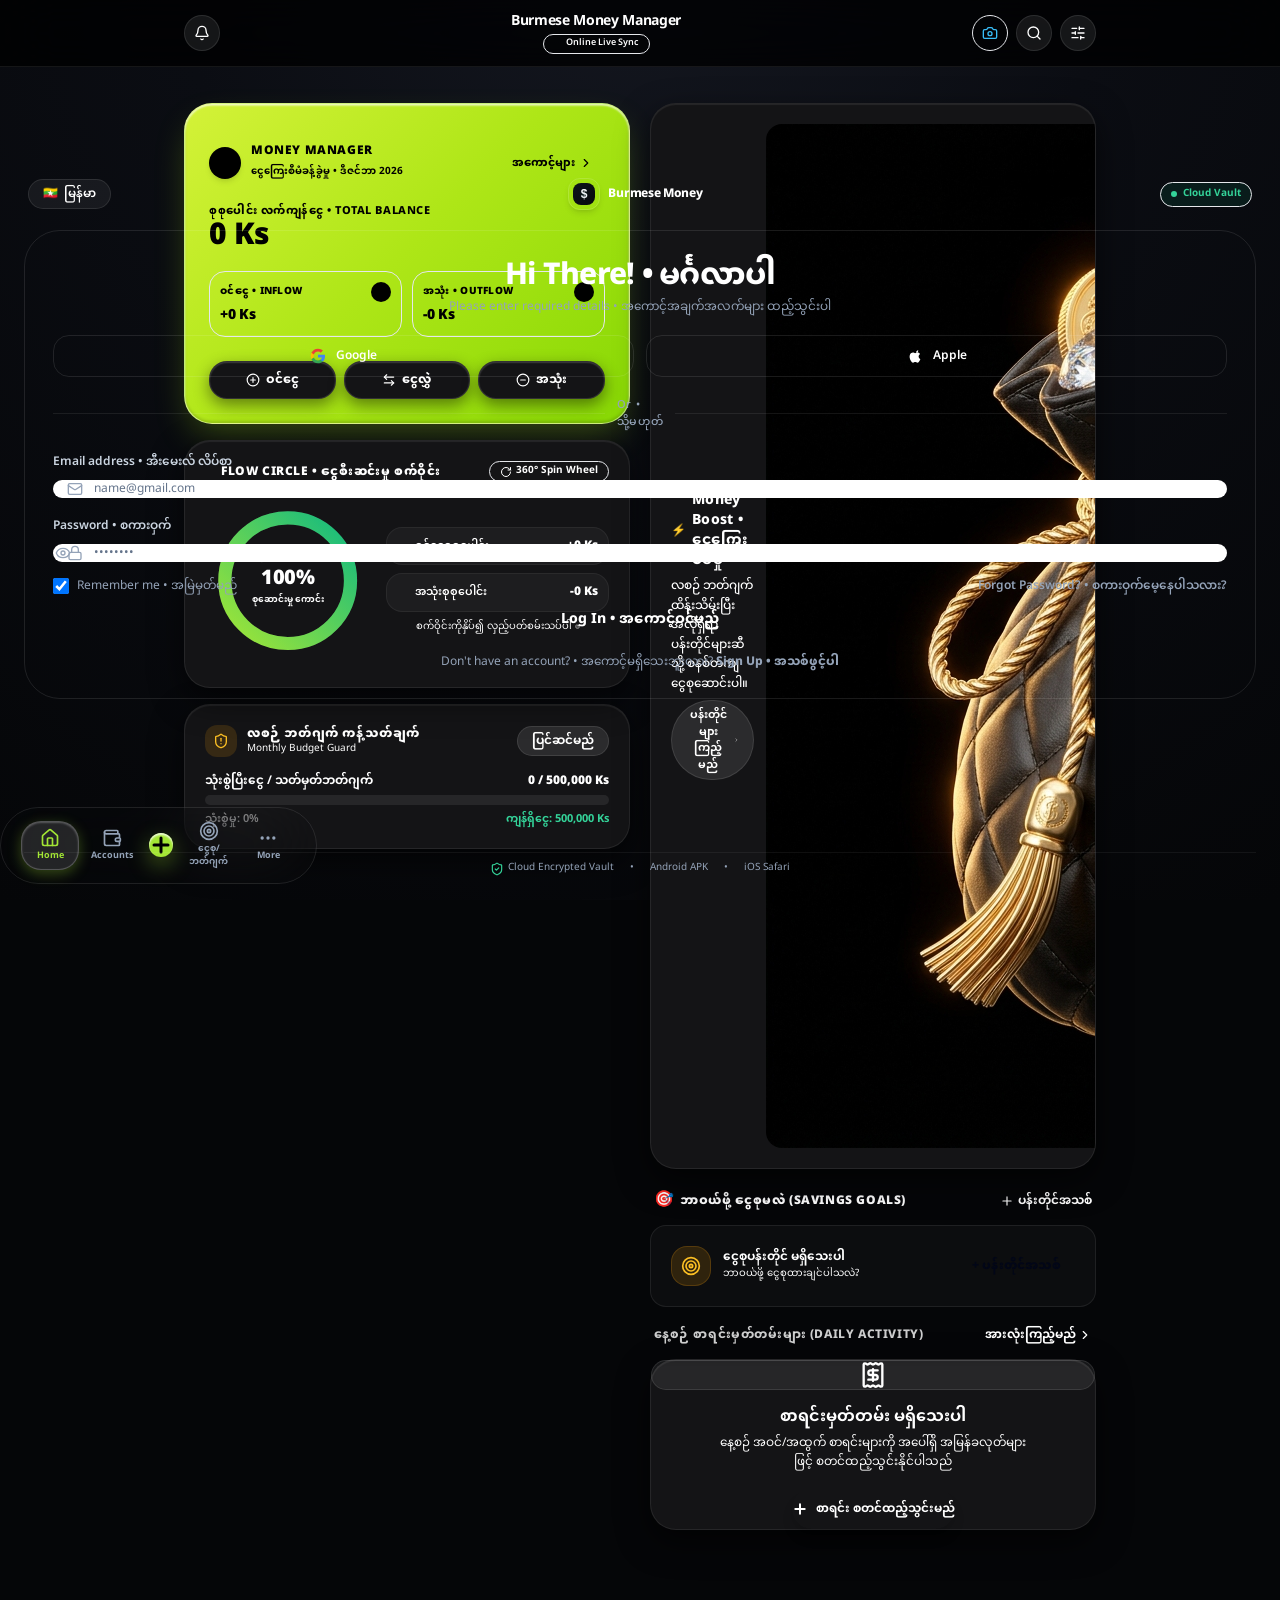
==== index.html @ cee50c30 "feat: Intelligent Income vs Expense AI Voucher Scanner, automatic sender detection, segmented UI swi" ====
<!DOCTYPE html>
<html lang="my" class="dark">
<head>
  <meta charset="UTF-8">
  <meta name="viewport" content="width=device-width, initial-scale=1.0, maximum-scale=1.0, user-scalable=no, viewport-fit=cover">
  <title>Burmese Money Manager - Ultra Clean Suite & Ledger</title>
  <meta name="description" content="Burmese Money Manager - Next-Gen Personal Expense & Savings Intelligence Suite">
  <meta name="theme-color" content="#07080D">
  <meta name="apple-mobile-web-app-capable" content="yes">
  <meta name="mobile-web-app-capable" content="yes">
  <meta name="apple-mobile-web-app-status-bar-style" content="black-translucent">
  <meta name="apple-mobile-web-app-title" content="Burmese Money Manager">
  <link rel="manifest" href="manifest.json">
  <link rel="icon" type="image/svg+xml" href="icon.svg">
  <link rel="icon" type="image/png" sizes="192x192" href="icon-192.png">
  <link rel="apple-touch-icon" href="apple-touch-icon.png">
  <link rel="apple-touch-icon" sizes="180x180" href="apple-touch-icon.png">

  <!-- Google Fonts: Plus Jakarta Sans & Noto Sans Myanmar -->
  <link rel="preconnect" href="https://fonts.googleapis.com">
  <link rel="preconnect" href="https://fonts.gstatic.com" crossorigin>
  <link href="https://fonts.googleapis.com/css2?family=Plus+Jakarta+Sans:wght@300;400;500;600;700;800;900&family=Noto+Sans+Myanmar:wght@400;500;600;700;800&display=swap" rel="stylesheet">

  <!-- Local compiled high-speed Tailwind CSS -->
  <style id="inlined-tailwind-css">
*,:after,:before{--tw-border-spacing-x:0;--tw-border-spacing-y:0;--tw-translate-x:0;--tw-translate-y:0;--tw-rotate:0;--tw-skew-x:0;--tw-skew-y:0;--tw-scale-x:1;--tw-scale-y:1;--tw-pan-x: ;--tw-pan-y: ;--tw-pinch-zoom: ;--tw-scroll-snap-strictness:proximity;--tw-gradient-from-position: ;--tw-gradient-via-position: ;--tw-gradient-to-position: ;--tw-ordinal: ;--tw-slashed-zero: ;--tw-numeric-figure: ;--tw-numeric-spacing: ;--tw-numeric-fraction: ;--tw-ring-inset: ;--tw-ring-offset-width:0px;--tw-ring-offset-color:#fff;--tw-ring-color:rgba(59,130,246,.5);--tw-ring-offset-shadow:0 0 #0000;--tw-ring-shadow:0 0 #0000;--tw-shadow:0 0 #0000;--tw-shadow-colored:0 0 #0000;--tw-blur: ;--tw-brightness: ;--tw-contrast: ;--tw-grayscale: ;--tw-hue-rotate: ;--tw-invert: ;--tw-saturate: ;--tw-sepia: ;--tw-drop-shadow: ;--tw-backdrop-blur: ;--tw-backdrop-brightness: ;--tw-backdrop-contrast: ;--tw-backdrop-grayscale: ;--tw-backdrop-hue-rotate: ;--tw-backdrop-invert: ;--tw-backdrop-opacity: ;--tw-backdrop-saturate: ;--tw-backdrop-sepia: ;--tw-contain-size: ;--tw-contain-layout: ;--tw-contain-paint: ;--tw-contain-style: }::backdrop{--tw-border-spacing-x:0;--tw-border-spacing-y:0;--tw-translate-x:0;--tw-translate-y:0;--tw-rotate:0;--tw-skew-x:0;--tw-skew-y:0;--tw-scale-x:1;--tw-scale-y:1;--tw-pan-x: ;--tw-pan-y: ;--tw-pinch-zoom: ;--tw-scroll-snap-strictness:proximity;--tw-gradient-from-position: ;--tw-gradient-via-position: ;--tw-gradient-to-position: ;--tw-ordinal: ;--tw-slashed-zero: ;--tw-numeric-figure: ;--tw-numeric-spacing: ;--tw-numeric-fraction: ;--tw-ring-inset: ;--tw-ring-offset-width:0px;--tw-ring-offset-color:#fff;--tw-ring-color:rgba(59,130,246,.5);--tw-ring-offset-shadow:0 0 #0000;--tw-ring-shadow:0 0 #0000;--tw-shadow:0 0 #0000;--tw-shadow-colored:0 0 #0000;--tw-blur: ;--tw-brightness: ;--tw-contrast: ;--tw-grayscale: ;--tw-hue-rotate: ;--tw-invert: ;--tw-saturate: ;--tw-sepia: ;--tw-drop-shadow: ;--tw-backdrop-blur: ;--tw-backdrop-brightness: ;--tw-backdrop-contrast: ;--tw-backdrop-grayscale: ;--tw-backdrop-hue-rotate: ;--tw-backdrop-invert: ;--tw-backdrop-opacity: ;--tw-backdrop-saturate: ;--tw-backdrop-sepia: ;--tw-contain-size: ;--tw-contain-layout: ;--tw-contain-paint: ;--tw-contain-style: }/*! tailwindcss v3.4.17 | MIT License | https://tailwindcss.com*/*,:after,:before{box-sizing:border-box;border:0 solid #e5e7eb}:after,:before{--tw-content:""}:host,html{line-height:1.5;-webkit-text-size-adjust:100%;-moz-tab-size:4;-o-tab-size:4;tab-size:4;font-family:Plus Jakarta Sans,Noto Sans Myanmar,Padauk,Pyidaungsu,-apple-system,BlinkMacSystemFont,sans-serif;font-feature-settings:normal;font-variation-settings:normal;-webkit-tap-highlight-color:transparent}body{margin:0;line-height:inherit}hr{height:0;color:inherit;border-top-width:1px}abbr:where([title]){-webkit-text-decoration:underline dotted;text-decoration:underline dotted}h1,h2,h3,h4,h5,h6{font-size:inherit;font-weight:inherit}a{color:inherit;text-decoration:inherit}b,strong{font-weight:bolder}code,kbd,pre,samp{font-family:ui-monospace,SFMono-Regular,Menlo,Monaco,Consolas,Liberation Mono,Courier New,monospace;font-feature-settings:normal;font-variation-settings:normal;font-size:1em}small{font-size:80%}sub,sup{font-size:75%;line-height:0;position:relative;vertical-align:baseline}sub{bottom:-.25em}sup{top:-.5em}table{text-indent:0;border-color:inherit;border-collapse:collapse}button,input,optgroup,select,textarea{font-family:inherit;font-feature-settings:inherit;font-variation-settings:inherit;font-size:100%;font-weight:inherit;line-height:inherit;letter-spacing:inherit;color:inherit;margin:0;padding:0}button,select{text-transform:none}button,input:where([type=button]),input:where([type=reset]),input:where([type=submit]){-webkit-appearance:button;background-color:transparent;background-image:none}:-moz-focusring{outline:auto}:-moz-ui-invalid{box-shadow:none}progress{vertical-align:baseline}::-webkit-inner-spin-button,::-webkit-outer-spin-button{height:auto}[type=search]{-webkit-appearance:textfield;outline-offset:-2px}::-webkit-search-decoration{-webkit-appearance:none}::-webkit-file-upload-button{-webkit-appearance:button;font:inherit}summary{display:list-item}blockquote,dd,dl,figure,h1,h2,h3,h4,h5,h6,hr,p,pre{margin:0}fieldset{margin:0}fieldset,legend{padding:0}menu,ol,ul{list-style:none;margin:0;padding:0}dialog{padding:0}textarea{resize:vertical}input::-moz-placeholder,textarea::-moz-placeholder{opacity:1;color:#9ca3af}input::placeholder,textarea::placeholder{opacity:1;color:#9ca3af}[role=button],button{cursor:pointer}:disabled{cursor:default}audio,canvas,embed,iframe,img,object,svg,video{display:block;vertical-align:middle}img,video{max-width:100%;height:auto}[hidden]:where(:not([hidden=until-found])){display:none}.\!container{width:100%!important}.container{width:100%}@media (min-width:640px){.\!container{max-width:640px!important}.container{max-width:640px}}@media (min-width:768px){.\!container{max-width:768px!important}.container{max-width:768px}}@media (min-width:1024px){.\!container{max-width:1024px!important}.container{max-width:1024px}}@media (min-width:1280px){.\!container{max-width:1280px!important}.container{max-width:1280px}}@media (min-width:1536px){.\!container{max-width:1536px!important}.container{max-width:1536px}}.pointer-events-none{pointer-events:none}.fixed{position:fixed}.absolute{position:absolute}.relative{position:relative}.sticky{position:sticky}.inset-0{inset:0}.inset-3{inset:.75rem}.inset-x-2{left:.5rem;right:.5rem}.-top-12{top:-3rem}.-top-24{top:-6rem}.bottom-0{bottom:0}.bottom-2{bottom:.5rem}.bottom-4{bottom:1rem}.left-1\/2{left:50%}.left-2{left:.5rem}.left-3\.5{left:.875rem}.right-0{right:0}.right-2{right:.5rem}.right-2\.5{right:.625rem}.right-3{right:.75rem}.top-0{top:0}.top-1\/2{top:50%}.top-2{top:.5rem}.top-5{top:1.25rem}.-z-10{z-index:-10}.-z-20{z-index:-20}.z-10{z-index:10}.z-20{z-index:20}.z-30{z-index:30}.z-40{z-index:40}.z-50{z-index:50}.col-span-2{grid-column:span 2/span 2}.m-1{margin:.25rem}.mx-auto{margin-left:auto;margin-right:auto}.my-2{margin-top:.5rem;margin-bottom:.5rem}.my-auto{margin-top:auto;margin-bottom:auto}.mb-0\.5{margin-bottom:.125rem}.mb-1{margin-bottom:.25rem}.mb-1\.5{margin-bottom:.375rem}.mt-0\.5{margin-top:.125rem}.mt-1{margin-top:.25rem}.mt-2{margin-top:.5rem}.block{display:block}.inline{display:inline}.flex{display:flex}.inline-flex{display:inline-flex}.table{display:table}.\!grid{display:grid!important}.grid{display:grid}.hidden{display:none}.h-1\.5{height:.375rem}.h-10{height:2.5rem}.h-11{height:2.75rem}.h-12{height:3rem}.h-2{height:.5rem}.h-2\.5{height:.625rem}.h-20{height:5rem}.h-3{height:.75rem}.h-3\.5{height:.875rem}.h-32{height:8rem}.h-4{height:1rem}.h-44{height:11rem}.h-48{height:12rem}.h-5{height:1.25rem}.h-6{height:1.5rem}.h-7{height:1.75rem}.h-8{height:2rem}.h-9{height:2.25rem}.h-full{height:100%}.max-h-32{max-height:8rem}.max-h-48{max-height:12rem}.max-h-\[320px\]{max-height:320px}.max-h-\[90vh\]{max-height:90vh}.max-h-\[92vh\]{max-height:92vh}.max-h-\[95vh\]{max-height:95vh}.max-h-\[96vh\]{max-height:96vh}.w-1\.5{width:.375rem}.w-10{width:2.5rem}.w-11{width:2.75rem}.w-12{width:3rem}.w-2{width:.5rem}.w-2\.5{width:.625rem}.w-20{width:5rem}.w-3{width:.75rem}.w-3\.5{width:.875rem}.w-3\/4{width:75%}.w-4{width:1rem}.w-44{width:11rem}.w-48{width:12rem}.w-5{width:1.25rem}.w-6{width:1.5rem}.w-7{width:1.75rem}.w-8{width:2rem}.w-9{width:2.25rem}.w-\[92\%\]{width:92%}.w-full{width:100%}.min-w-0{min-width:0}.max-w-2xl{max-width:42rem}.max-w-4xl{max-width:56rem}.max-w-\[65px\]{max-width:65px}.max-w-full{max-width:100%}.max-w-lg{max-width:32rem}.max-w-md{max-width:28rem}.max-w-sm{max-width:24rem}.max-w-xs{max-width:20rem}.flex-1{flex:1 1 0%}.shrink-0{flex-shrink:0}.border-collapse{border-collapse:collapse}.-translate-x-1\/2{--tw-translate-x:-50%}.-translate-x-1\/2,.-translate-y-1\/2{transform:translate(var(--tw-translate-x),var(--tw-translate-y)) rotate(var(--tw-rotate)) skewX(var(--tw-skew-x)) skewY(var(--tw-skew-y)) scaleX(var(--tw-scale-x)) scaleY(var(--tw-scale-y))}.-translate-y-1\/2{--tw-translate-y:-50%}.-translate-y-20{--tw-translate-y:-5rem}.-translate-y-20,.translate-y-0{transform:translate(var(--tw-translate-x),var(--tw-translate-y)) rotate(var(--tw-rotate)) skewX(var(--tw-skew-x)) skewY(var(--tw-skew-y)) scaleX(var(--tw-scale-x)) scaleY(var(--tw-scale-y))}.translate-y-0{--tw-translate-y:0px}.-rotate-90{--tw-rotate:-90deg}.-rotate-90,.scale-105{transform:translate(var(--tw-translate-x),var(--tw-translate-y)) rotate(var(--tw-rotate)) skewX(var(--tw-skew-x)) skewY(var(--tw-skew-y)) scaleX(var(--tw-scale-x)) scaleY(var(--tw-scale-y))}.scale-105{--tw-scale-x:1.05;--tw-scale-y:1.05}.transform{transform:translate(var(--tw-translate-x),var(--tw-translate-y)) rotate(var(--tw-rotate)) skewX(var(--tw-skew-x)) skewY(var(--tw-skew-y)) scaleX(var(--tw-scale-x)) scaleY(var(--tw-scale-y))}@keyframes pulse{50%{opacity:.5}}.animate-pulse{animation:pulse 2s cubic-bezier(.4,0,.6,1) infinite}@keyframes spin{to{transform:rotate(1turn)}}.animate-spin{animation:spin 1s linear infinite}.cursor-grab{cursor:grab}.cursor-pointer{cursor:pointer}.select-none{-webkit-user-select:none;-moz-user-select:none;user-select:none}.resize{resize:both}.appearance-none{-webkit-appearance:none;-moz-appearance:none;appearance:none}.grid-cols-1{grid-template-columns:repeat(1,minmax(0,1fr))}.grid-cols-12{grid-template-columns:repeat(12,minmax(0,1fr))}.grid-cols-2{grid-template-columns:repeat(2,minmax(0,1fr))}.grid-cols-3{grid-template-columns:repeat(3,minmax(0,1fr))}.grid-cols-4{grid-template-columns:repeat(4,minmax(0,1fr))}.grid-cols-5{grid-template-columns:repeat(5,minmax(0,1fr))}.grid-cols-6{grid-template-columns:repeat(6,minmax(0,1fr))}.grid-cols-7{grid-template-columns:repeat(7,minmax(0,1fr))}.flex-col{flex-direction:column}.flex-wrap{flex-wrap:wrap}.items-start{align-items:flex-start}.items-end{align-items:flex-end}.items-center{align-items:center}.items-baseline{align-items:baseline}.justify-end{justify-content:flex-end}.justify-center{justify-content:center}.justify-between{justify-content:space-between}.justify-around{justify-content:space-around}.gap-0\.5{gap:.125rem}.gap-1{gap:.25rem}.gap-1\.5{gap:.375rem}.gap-2{gap:.5rem}.gap-2\.5{gap:.625rem}.gap-3{gap:.75rem}.gap-4{gap:1rem}.gap-5{gap:1.25rem}.gap-6{gap:1.5rem}.space-y-1>:not([hidden])~:not([hidden]){--tw-space-y-reverse:0;margin-top:calc(.25rem*(1 - var(--tw-space-y-reverse)));margin-bottom:calc(.25rem*var(--tw-space-y-reverse))}.space-y-1\.5>:not([hidden])~:not([hidden]){--tw-space-y-reverse:0;margin-top:calc(.375rem*(1 - var(--tw-space-y-reverse)));margin-bottom:calc(.375rem*var(--tw-space-y-reverse))}.space-y-2>:not([hidden])~:not([hidden]){--tw-space-y-reverse:0;margin-top:calc(.5rem*(1 - var(--tw-space-y-reverse)));margin-bottom:calc(.5rem*var(--tw-space-y-reverse))}.space-y-2\.5>:not([hidden])~:not([hidden]){--tw-space-y-reverse:0;margin-top:calc(.625rem*(1 - var(--tw-space-y-reverse)));margin-bottom:calc(.625rem*var(--tw-space-y-reverse))}.space-y-3>:not([hidden])~:not([hidden]){--tw-space-y-reverse:0;margin-top:calc(.75rem*(1 - var(--tw-space-y-reverse)));margin-bottom:calc(.75rem*var(--tw-space-y-reverse))}.space-y-3\.5>:not([hidden])~:not([hidden]){--tw-space-y-reverse:0;margin-top:calc(.875rem*(1 - var(--tw-space-y-reverse)));margin-bottom:calc(.875rem*var(--tw-space-y-reverse))}.space-y-4>:not([hidden])~:not([hidden]){--tw-space-y-reverse:0;margin-top:calc(1rem*(1 - var(--tw-space-y-reverse)));margin-bottom:calc(1rem*var(--tw-space-y-reverse))}.space-y-5>:not([hidden])~:not([hidden]){--tw-space-y-reverse:0;margin-top:calc(1.25rem*(1 - var(--tw-space-y-reverse)));margin-bottom:calc(1.25rem*var(--tw-space-y-reverse))}.space-y-6>:not([hidden])~:not([hidden]){--tw-space-y-reverse:0;margin-top:calc(1.5rem*(1 - var(--tw-space-y-reverse)));margin-bottom:calc(1.5rem*var(--tw-space-y-reverse))}.divide-y>:not([hidden])~:not([hidden]){--tw-divide-y-reverse:0;border-top-width:calc(1px*(1 - var(--tw-divide-y-reverse)));border-bottom-width:calc(1px*var(--tw-divide-y-reverse))}.divide-white\/\[0\.04\]>:not([hidden])~:not([hidden]){border-color:hsla(0,0%,100%,.04)}.divide-white\/\[0\.08\]>:not([hidden])~:not([hidden]){border-color:hsla(0,0%,100%,.08)}.overflow-hidden{overflow:hidden}.overflow-x-auto{overflow-x:auto}.overflow-y-auto{overflow-y:auto}.truncate{overflow:hidden;text-overflow:ellipsis}.truncate,.whitespace-nowrap{white-space:nowrap}.rounded-2xl{border-radius:1rem}.rounded-3xl{border-radius:1.5rem}.rounded-\[10px\]{border-radius:10px}.rounded-\[14px\]{border-radius:14px}.rounded-\[16px\]{border-radius:16px}.rounded-\[22px\]{border-radius:22px}.rounded-\[26px\]{border-radius:26px}.rounded-\[30px\]{border-radius:30px}.rounded-\[32px\]{border-radius:32px}.rounded-\[36px\]{border-radius:36px}.rounded-full{border-radius:9999px}.rounded-lg{border-radius:.5rem}.rounded-md{border-radius:.375rem}.rounded-xl{border-radius:.75rem}.rounded-t-md{border-top-left-radius:.375rem;border-top-right-radius:.375rem}.border{border-width:1px}.border-2{border-width:2px}.border-b{border-bottom-width:1px}.border-t{border-top-width:1px}.border-dashed{border-style:dashed}.border-\[\#090A10\]{--tw-border-opacity:1;border-color:rgb(9 10 16/var(--tw-border-opacity,1))}.border-amber-400\/30{border-color:rgba(251,191,36,.3)}.border-amber-400\/40{border-color:rgba(251,191,36,.4)}.border-amber-500\/20{border-color:rgba(245,158,11,.2)}.border-amber-500\/25{border-color:rgba(245,158,11,.25)}.border-amber-500\/30{border-color:rgba(245,158,11,.3)}.border-amber-500\/40{border-color:rgba(245,158,11,.4)}.border-emerald-500\/20{border-color:rgba(16,185,129,.2)}.border-emerald-500\/30{border-color:rgba(16,185,129,.3)}.border-emerald-500\/40{border-color:rgba(16,185,129,.4)}.border-indigo-400{--tw-border-opacity:1;border-color:rgb(129 140 248/var(--tw-border-opacity,1))}.border-indigo-500\/20{border-color:rgba(99,102,241,.2)}.border-indigo-500\/25{border-color:rgba(99,102,241,.25)}.border-indigo-500\/30{border-color:rgba(99,102,241,.3)}.border-indigo-500\/40{border-color:rgba(99,102,241,.4)}.border-pink-500{--tw-border-opacity:1;border-color:rgb(236 72 153/var(--tw-border-opacity,1))}.border-pink-500\/20{border-color:rgba(236,72,153,.2)}.border-pink-500\/30{border-color:rgba(236,72,153,.3)}.border-rose-500\/20{border-color:rgba(244,63,94,.2)}.border-rose-500\/30{border-color:rgba(244,63,94,.3)}.border-rose-500\/40{border-color:rgba(244,63,94,.4)}.border-sky-500\/40{border-color:rgba(14,165,233,.4)}.border-white\/10{border-color:hsla(0,0%,100%,.1)}.border-white\/15{border-color:hsla(0,0%,100%,.15)}.border-white\/20{border-color:hsla(0,0%,100%,.2)}.border-white\/5{border-color:hsla(0,0%,100%,.05)}.border-white\/\[0\.04\]{border-color:hsla(0,0%,100%,.04)}.border-white\/\[0\.05\]{border-color:hsla(0,0%,100%,.05)}.border-white\/\[0\.06\]{border-color:hsla(0,0%,100%,.06)}.border-white\/\[0\.07\]{border-color:hsla(0,0%,100%,.07)}.border-white\/\[0\.08\]{border-color:hsla(0,0%,100%,.08)}.border-white\/\[0\.1\]{border-color:hsla(0,0%,100%,.1)}.bg-\[\#000000\]{--tw-bg-opacity:1;background-color:rgb(0 0 0/var(--tw-bg-opacity,1))}.bg-\[\#07080D\]\/70{background-color:rgba(7,8,13,.7)}.bg-\[\#07080D\]\/75{background-color:rgba(7,8,13,.75)}.bg-\[\#07080D\]\/95{background-color:rgba(7,8,13,.95)}.bg-\[\#0D0F18\]\/85{background-color:rgba(13,15,24,.85)}.bg-\[\#1877F2\]{--tw-bg-opacity:1;background-color:rgb(24 119 242/var(--tw-bg-opacity,1))}.bg-amber-400{--tw-bg-opacity:1;background-color:rgb(251 191 36/var(--tw-bg-opacity,1))}.bg-amber-500{--tw-bg-opacity:1;background-color:rgb(245 158 11/var(--tw-bg-opacity,1))}.bg-amber-500\/10{background-color:rgba(245,158,11,.1)}.bg-amber-500\/15{background-color:rgba(245,158,11,.15)}.bg-amber-500\/20{background-color:rgba(245,158,11,.2)}.bg-amber-500\/30{background-color:rgba(245,158,11,.3)}.bg-black{--tw-bg-opacity:1;background-color:rgb(0 0 0/var(--tw-bg-opacity,1))}.bg-black\/30{background-color:rgba(0,0,0,.3)}.bg-black\/40{background-color:rgba(0,0,0,.4)}.bg-black\/60{background-color:rgba(0,0,0,.6)}.bg-black\/75{background-color:rgba(0,0,0,.75)}.bg-black\/80{background-color:rgba(0,0,0,.8)}.bg-black\/85{background-color:rgba(0,0,0,.85)}.bg-black\/90{background-color:rgba(0,0,0,.9)}.bg-emerald-400{--tw-bg-opacity:1;background-color:rgb(52 211 153/var(--tw-bg-opacity,1))}.bg-emerald-500{--tw-bg-opacity:1;background-color:rgb(16 185 129/var(--tw-bg-opacity,1))}.bg-emerald-500\/10{background-color:rgba(16,185,129,.1)}.bg-emerald-500\/15{background-color:rgba(16,185,129,.15)}.bg-emerald-500\/20{background-color:rgba(16,185,129,.2)}.bg-emerald-500\/30{background-color:rgba(16,185,129,.3)}.bg-emerald-500\/40{background-color:rgba(16,185,129,.4)}.bg-indigo-400{--tw-bg-opacity:1;background-color:rgb(129 140 248/var(--tw-bg-opacity,1))}.bg-indigo-500\/10{background-color:rgba(99,102,241,.1)}.bg-indigo-500\/15{background-color:rgba(99,102,241,.15)}.bg-indigo-500\/20{background-color:rgba(99,102,241,.2)}.bg-indigo-600{--tw-bg-opacity:1;background-color:rgb(79 70 229/var(--tw-bg-opacity,1))}.bg-indigo-600\/30{background-color:rgba(79,70,229,.3)}.bg-pink-500{--tw-bg-opacity:1;background-color:rgb(236 72 153/var(--tw-bg-opacity,1))}.bg-pink-500\/15{background-color:rgba(236,72,153,.15)}.bg-pink-500\/20{background-color:rgba(236,72,153,.2)}.bg-rose-500{--tw-bg-opacity:1;background-color:rgb(244 63 94/var(--tw-bg-opacity,1))}.bg-rose-500\/10{background-color:rgba(244,63,94,.1)}.bg-rose-500\/15{background-color:rgba(244,63,94,.15)}.bg-rose-500\/20{background-color:rgba(244,63,94,.2)}.bg-rose-500\/40{background-color:rgba(244,63,94,.4)}.bg-sky-500\/40{background-color:rgba(14,165,233,.4)}.bg-slate-500{--tw-bg-opacity:1;background-color:rgb(100 116 139/var(--tw-bg-opacity,1))}.bg-slate-600{--tw-bg-opacity:1;background-color:rgb(71 85 105/var(--tw-bg-opacity,1))}.bg-slate-900{--tw-bg-opacity:1;background-color:rgb(15 23 42/var(--tw-bg-opacity,1))}.bg-white{--tw-bg-opacity:1;background-color:rgb(255 255 255/var(--tw-bg-opacity,1))}.bg-white\/10{background-color:hsla(0,0%,100%,.1)}.bg-white\/\[0\.02\]{background-color:hsla(0,0%,100%,.02)}.bg-white\/\[0\.03\]{background-color:hsla(0,0%,100%,.03)}.bg-white\/\[0\.04\]{background-color:hsla(0,0%,100%,.04)}.bg-white\/\[0\.06\]{background-color:hsla(0,0%,100%,.06)}.bg-white\/\[0\.08\]{background-color:hsla(0,0%,100%,.08)}.bg-gradient-to-r{background-image:linear-gradient(to right,var(--tw-gradient-stops))}.bg-gradient-to-tr{background-image:linear-gradient(to top right,var(--tw-gradient-stops))}.from-amber-300{--tw-gradient-from:#fcd34d var(--tw-gradient-from-position);--tw-gradient-to:rgba(252,211,77,0) var(--tw-gradient-to-position);--tw-gradient-stops:var(--tw-gradient-from),var(--tw-gradient-to)}.from-amber-400{--tw-gradient-from:#fbbf24 var(--tw-gradient-from-position);--tw-gradient-to:rgba(251,191,36,0) var(--tw-gradient-to-position);--tw-gradient-stops:var(--tw-gradient-from),var(--tw-gradient-to)}.from-amber-500{--tw-gradient-from:#f59e0b var(--tw-gradient-from-position);--tw-gradient-to:rgba(245,158,11,0) var(--tw-gradient-to-position);--tw-gradient-stops:var(--tw-gradient-from),var(--tw-gradient-to)}.from-emerald-500{--tw-gradient-from:#10b981 var(--tw-gradient-from-position);--tw-gradient-to:rgba(16,185,129,0) var(--tw-gradient-to-position);--tw-gradient-stops:var(--tw-gradient-from),var(--tw-gradient-to)}.from-indigo-500{--tw-gradient-from:#6366f1 var(--tw-gradient-from-position);--tw-gradient-to:rgba(99,102,241,0) var(--tw-gradient-to-position);--tw-gradient-stops:var(--tw-gradient-from),var(--tw-gradient-to)}.from-pink-500{--tw-gradient-from:#ec4899 var(--tw-gradient-from-position);--tw-gradient-to:rgba(236,72,153,0) var(--tw-gradient-to-position);--tw-gradient-stops:var(--tw-gradient-from),var(--tw-gradient-to)}.from-pink-500\/20{--tw-gradient-from:rgba(236,72,153,.2) var(--tw-gradient-from-position);--tw-gradient-to:rgba(236,72,153,0) var(--tw-gradient-to-position);--tw-gradient-stops:var(--tw-gradient-from),var(--tw-gradient-to)}.via-amber-500{--tw-gradient-to:rgba(245,158,11,0) var(--tw-gradient-to-position);--tw-gradient-stops:var(--tw-gradient-from),#f59e0b var(--tw-gradient-via-position),var(--tw-gradient-to)}.via-pink-500{--tw-gradient-to:rgba(236,72,153,0) var(--tw-gradient-to-position);--tw-gradient-stops:var(--tw-gradient-from),#ec4899 var(--tw-gradient-via-position),var(--tw-gradient-to)}.via-purple-500{--tw-gradient-to:rgba(168,85,247,0) var(--tw-gradient-to-position);--tw-gradient-stops:var(--tw-gradient-from),#a855f7 var(--tw-gradient-via-position),var(--tw-gradient-to)}.via-rose-500{--tw-gradient-to:rgba(244,63,94,0) var(--tw-gradient-to-position);--tw-gradient-stops:var(--tw-gradient-from),#f43f5e var(--tw-gradient-via-position),var(--tw-gradient-to)}.via-yellow-300{--tw-gradient-to:rgba(253,224,71,0) var(--tw-gradient-to-position);--tw-gradient-stops:var(--tw-gradient-from),#fde047 var(--tw-gradient-via-position),var(--tw-gradient-to)}.via-yellow-400{--tw-gradient-to:rgba(250,204,21,0) var(--tw-gradient-to-position);--tw-gradient-stops:var(--tw-gradient-from),#facc15 var(--tw-gradient-via-position),var(--tw-gradient-to)}.to-amber-400{--tw-gradient-to:#fbbf24 var(--tw-gradient-to-position)}.to-amber-500{--tw-gradient-to:#f59e0b var(--tw-gradient-to-position)}.to-amber-600{--tw-gradient-to:#d97706 var(--tw-gradient-to-position)}.to-indigo-500{--tw-gradient-to:#6366f1 var(--tw-gradient-to-position)}.to-pink-500{--tw-gradient-to:#ec4899 var(--tw-gradient-to-position)}.to-purple-500\/20{--tw-gradient-to:rgba(168,85,247,.2) var(--tw-gradient-to-position)}.to-rose-500{--tw-gradient-to:#f43f5e var(--tw-gradient-to-position)}.to-teal-400{--tw-gradient-to:#2dd4bf var(--tw-gradient-to-position)}.to-yellow-100{--tw-gradient-to:#fef9c3 var(--tw-gradient-to-position)}.to-yellow-200{--tw-gradient-to:#fef08a var(--tw-gradient-to-position)}.to-yellow-300{--tw-gradient-to:#fde047 var(--tw-gradient-to-position)}.to-yellow-400{--tw-gradient-to:#facc15 var(--tw-gradient-to-position)}.bg-cover{background-size:cover}.bg-center{background-position:50%}.fill-current{fill:currentColor}.stroke-\[3\]{stroke-width:3}.object-contain{-o-object-fit:contain;object-fit:contain}.object-cover{-o-object-fit:cover;object-fit:cover}.p-0\.5{padding:.125rem}.p-1{padding:.25rem}.p-1\.5{padding:.375rem}.p-2{padding:.5rem}.p-2\.5{padding:.625rem}.p-3{padding:.75rem}.p-3\.5{padding:.875rem}.p-4{padding:1rem}.p-5{padding:1.25rem}.p-6{padding:1.5rem}.px-1{padding-left:.25rem;padding-right:.25rem}.px-1\.5{padding-left:.375rem;padding-right:.375rem}.px-2{padding-left:.5rem;padding-right:.5rem}.px-2\.5{padding-left:.625rem;padding-right:.625rem}.px-3{padding-left:.75rem;padding-right:.75rem}.px-3\.5{padding-left:.875rem;padding-right:.875rem}.px-4{padding-left:1rem;padding-right:1rem}.px-5{padding-left:1.25rem;padding-right:1.25rem}.py-0\.5{padding-top:.125rem;padding-bottom:.125rem}.py-1{padding-top:.25rem;padding-bottom:.25rem}.py-1\.5{padding-top:.375rem;padding-bottom:.375rem}.py-12{padding-top:3rem;padding-bottom:3rem}.py-2{padding-top:.5rem;padding-bottom:.5rem}.py-2\.5{padding-top:.625rem;padding-bottom:.625rem}.py-3{padding-top:.75rem;padding-bottom:.75rem}.py-4{padding-top:1rem;padding-bottom:1rem}.py-5{padding-top:1.25rem;padding-bottom:1.25rem}.py-6{padding-top:1.5rem;padding-bottom:1.5rem}.py-8{padding-top:2rem;padding-bottom:2rem}.pb-1{padding-bottom:.25rem}.pb-2{padding-bottom:.5rem}.pb-28{padding-bottom:7rem}.pb-3{padding-bottom:.75rem}.pl-1{padding-left:.25rem}.pl-10{padding-left:2.5rem}.pl-2\.5{padding-left:.625rem}.pl-3{padding-left:.75rem}.pr-1{padding-right:.25rem}.pr-2\.5{padding-right:.625rem}.pr-3\.5{padding-right:.875rem}.pr-4{padding-right:1rem}.pr-6{padding-right:1.5rem}.pr-8{padding-right:2rem}.pt-1{padding-top:.25rem}.pt-2{padding-top:.5rem}.pt-3{padding-top:.75rem}.text-left{text-align:left}.text-center{text-align:center}.text-right{text-align:right}.font-mono{font-family:ui-monospace,SFMono-Regular,Menlo,Monaco,Consolas,Liberation Mono,Courier New,monospace}.text-2xl{font-size:1.5rem;line-height:2rem}.text-3xl{font-size:1.875rem;line-height:2.25rem}.text-\[10px\]{font-size:10px}.text-\[11px\]{font-size:11px}.text-\[8px\]{font-size:8px}.text-\[9px\]{font-size:9px}.text-base{font-size:1rem;line-height:1.5rem}.text-lg{font-size:1.125rem;line-height:1.75rem}.text-sm{font-size:.875rem;line-height:1.25rem}.text-xl{font-size:1.25rem;line-height:1.75rem}.text-xs{font-size:.75rem;line-height:1rem}.font-black{font-weight:900}.font-bold{font-weight:700}.font-extrabold{font-weight:800}.font-medium{font-weight:500}.font-semibold{font-weight:600}.uppercase{text-transform:uppercase}.leading-relaxed{line-height:1.625}.leading-tight{line-height:1.25}.tracking-tight{letter-spacing:-.025em}.tracking-wide{letter-spacing:.025em}.tracking-wider{letter-spacing:.05em}.tracking-widest{letter-spacing:.1em}.text-amber-200{--tw-text-opacity:1;color:rgb(253 230 138/var(--tw-text-opacity,1))}.text-amber-200\/80{color:hsla(48,97%,77%,.8)}.text-amber-300{--tw-text-opacity:1;color:rgb(252 211 77/var(--tw-text-opacity,1))}.text-amber-300\/80{color:rgba(252,211,77,.8)}.text-amber-300\/90{color:rgba(252,211,77,.9)}.text-amber-400{--tw-text-opacity:1;color:rgb(251 191 36/var(--tw-text-opacity,1))}.text-emerald-300{--tw-text-opacity:1;color:rgb(110 231 183/var(--tw-text-opacity,1))}.text-emerald-400{--tw-text-opacity:1;color:rgb(52 211 153/var(--tw-text-opacity,1))}.text-indigo-300{--tw-text-opacity:1;color:rgb(165 180 252/var(--tw-text-opacity,1))}.text-indigo-400{--tw-text-opacity:1;color:rgb(129 140 248/var(--tw-text-opacity,1))}.text-pink-300{--tw-text-opacity:1;color:rgb(249 168 212/var(--tw-text-opacity,1))}.text-pink-400{--tw-text-opacity:1;color:rgb(244 114 182/var(--tw-text-opacity,1))}.text-purple-400{--tw-text-opacity:1;color:rgb(192 132 252/var(--tw-text-opacity,1))}.text-rose-300{--tw-text-opacity:1;color:rgb(253 164 175/var(--tw-text-opacity,1))}.text-rose-400{--tw-text-opacity:1;color:rgb(251 113 133/var(--tw-text-opacity,1))}.text-sky-400{--tw-text-opacity:1;color:rgb(56 189 248/var(--tw-text-opacity,1))}.text-slate-200{--tw-text-opacity:1;color:rgb(226 232 240/var(--tw-text-opacity,1))}.text-slate-300{--tw-text-opacity:1;color:rgb(203 213 225/var(--tw-text-opacity,1))}.text-slate-400{--tw-text-opacity:1;color:rgb(148 163 184/var(--tw-text-opacity,1))}.text-slate-500{--tw-text-opacity:1;color:rgb(100 116 139/var(--tw-text-opacity,1))}.text-slate-900{--tw-text-opacity:1;color:rgb(15 23 42/var(--tw-text-opacity,1))}.text-slate-950{--tw-text-opacity:1;color:rgb(2 6 23/var(--tw-text-opacity,1))}.text-white{--tw-text-opacity:1;color:rgb(255 255 255/var(--tw-text-opacity,1))}.text-white\/80{color:hsla(0,0%,100%,.8)}.placeholder-slate-400::-moz-placeholder{--tw-placeholder-opacity:1;color:rgb(148 163 184/var(--tw-placeholder-opacity,1))}.placeholder-slate-400::placeholder{--tw-placeholder-opacity:1;color:rgb(148 163 184/var(--tw-placeholder-opacity,1))}.placeholder-slate-500::-moz-placeholder{--tw-placeholder-opacity:1;color:rgb(100 116 139/var(--tw-placeholder-opacity,1))}.placeholder-slate-500::placeholder{--tw-placeholder-opacity:1;color:rgb(100 116 139/var(--tw-placeholder-opacity,1))}.placeholder-slate-600::-moz-placeholder{--tw-placeholder-opacity:1;color:rgb(71 85 105/var(--tw-placeholder-opacity,1))}.placeholder-slate-600::placeholder{--tw-placeholder-opacity:1;color:rgb(71 85 105/var(--tw-placeholder-opacity,1))}.accent-indigo-500{accent-color:#6366f1}.accent-pink-500{accent-color:#ec4899}.opacity-0{opacity:0}.opacity-100{opacity:1}.opacity-75{opacity:.75}.shadow{--tw-shadow:0 1px 3px 0 rgba(0,0,0,.1),0 1px 2px -1px rgba(0,0,0,.1);--tw-shadow-colored:0 1px 3px 0 var(--tw-shadow-color),0 1px 2px -1px var(--tw-shadow-color)}.shadow,.shadow-2xl{box-shadow:var(--tw-ring-offset-shadow,0 0 #0000),var(--tw-ring-shadow,0 0 #0000),var(--tw-shadow)}.shadow-2xl{--tw-shadow:0 25px 50px -12px rgba(0,0,0,.25);--tw-shadow-colored:0 25px 50px -12px var(--tw-shadow-color)}.shadow-inner{--tw-shadow:inset 0 2px 4px 0 rgba(0,0,0,.05);--tw-shadow-colored:inset 0 2px 4px 0 var(--tw-shadow-color)}.shadow-inner,.shadow-lg{box-shadow:var(--tw-ring-offset-shadow,0 0 #0000),var(--tw-ring-shadow,0 0 #0000),var(--tw-shadow)}.shadow-lg{--tw-shadow:0 10px 15px -3px rgba(0,0,0,.1),0 4px 6px -4px rgba(0,0,0,.1);--tw-shadow-colored:0 10px 15px -3px var(--tw-shadow-color),0 4px 6px -4px var(--tw-shadow-color)}.shadow-md{--tw-shadow:0 4px 6px -1px rgba(0,0,0,.1),0 2px 4px -2px rgba(0,0,0,.1);--tw-shadow-colored:0 4px 6px -1px var(--tw-shadow-color),0 2px 4px -2px var(--tw-shadow-color)}.shadow-md,.shadow-xl{box-shadow:var(--tw-ring-offset-shadow,0 0 #0000),var(--tw-ring-shadow,0 0 #0000),var(--tw-shadow)}.shadow-xl{--tw-shadow:0 20px 25px -5px rgba(0,0,0,.1),0 8px 10px -6px rgba(0,0,0,.1);--tw-shadow-colored:0 20px 25px -5px var(--tw-shadow-color),0 8px 10px -6px var(--tw-shadow-color)}.shadow-amber-500\/20{--tw-shadow-color:rgba(245,158,11,.2);--tw-shadow:var(--tw-shadow-colored)}.shadow-amber-500\/25{--tw-shadow-color:rgba(245,158,11,.25);--tw-shadow:var(--tw-shadow-colored)}.shadow-amber-500\/30{--tw-shadow-color:rgba(245,158,11,.3);--tw-shadow:var(--tw-shadow-colored)}.shadow-blue-500\/20{--tw-shadow-color:rgba(59,130,246,.2);--tw-shadow:var(--tw-shadow-colored)}.shadow-emerald-500\/20{--tw-shadow-color:rgba(16,185,129,.2);--tw-shadow:var(--tw-shadow-colored)}.shadow-emerald-500\/25{--tw-shadow-color:rgba(16,185,129,.25);--tw-shadow:var(--tw-shadow-colored)}.shadow-indigo-500\/10{--tw-shadow-color:rgba(99,102,241,.1);--tw-shadow:var(--tw-shadow-colored)}.shadow-indigo-500\/20{--tw-shadow-color:rgba(99,102,241,.2);--tw-shadow:var(--tw-shadow-colored)}.shadow-indigo-500\/25{--tw-shadow-color:rgba(99,102,241,.25);--tw-shadow:var(--tw-shadow-colored)}.shadow-indigo-500\/30{--tw-shadow-color:rgba(99,102,241,.3);--tw-shadow:var(--tw-shadow-colored)}.shadow-indigo-500\/35{--tw-shadow-color:rgba(99,102,241,.35);--tw-shadow:var(--tw-shadow-colored)}.shadow-pink-500\/25{--tw-shadow-color:rgba(236,72,153,.25);--tw-shadow:var(--tw-shadow-colored)}.shadow-white\/10{--tw-shadow-color:hsla(0,0%,100%,.1);--tw-shadow:var(--tw-shadow-colored)}.blur{--tw-blur:blur(8px)}.blur,.blur-3xl{filter:var(--tw-blur) var(--tw-brightness) var(--tw-contrast) var(--tw-grayscale) var(--tw-hue-rotate) var(--tw-invert) var(--tw-saturate) var(--tw-sepia) var(--tw-drop-shadow)}.blur-3xl{--tw-blur:blur(64px)}.filter{filter:var(--tw-blur) var(--tw-brightness) var(--tw-contrast) var(--tw-grayscale) var(--tw-hue-rotate) var(--tw-invert) var(--tw-saturate) var(--tw-sepia) var(--tw-drop-shadow)}.backdrop-blur-2xl{--tw-backdrop-blur:blur(40px)}.backdrop-blur-2xl,.backdrop-blur-\[0\.5px\]{-webkit-backdrop-filter:var(--tw-backdrop-blur) var(--tw-backdrop-brightness) var(--tw-backdrop-contrast) var(--tw-backdrop-grayscale) var(--tw-backdrop-hue-rotate) var(--tw-backdrop-invert) var(--tw-backdrop-opacity) var(--tw-backdrop-saturate) var(--tw-backdrop-sepia);backdrop-filter:var(--tw-backdrop-blur) var(--tw-backdrop-brightness) var(--tw-backdrop-contrast) var(--tw-backdrop-grayscale) var(--tw-backdrop-hue-rotate) var(--tw-backdrop-invert) var(--tw-backdrop-opacity) var(--tw-backdrop-saturate) var(--tw-backdrop-sepia)}.backdrop-blur-\[0\.5px\]{--tw-backdrop-blur:blur(0.5px)}.backdrop-blur-md{--tw-backdrop-blur:blur(12px)}.backdrop-blur-md,.backdrop-filter{-webkit-backdrop-filter:var(--tw-backdrop-blur) var(--tw-backdrop-brightness) var(--tw-backdrop-contrast) var(--tw-backdrop-grayscale) var(--tw-backdrop-hue-rotate) var(--tw-backdrop-invert) var(--tw-backdrop-opacity) var(--tw-backdrop-saturate) var(--tw-backdrop-sepia);backdrop-filter:var(--tw-backdrop-blur) var(--tw-backdrop-brightness) var(--tw-backdrop-contrast) var(--tw-backdrop-grayscale) var(--tw-backdrop-hue-rotate) var(--tw-backdrop-invert) var(--tw-backdrop-opacity) var(--tw-backdrop-saturate) var(--tw-backdrop-sepia)}.transition{transition-property:color,background-color,border-color,text-decoration-color,fill,stroke,opacity,box-shadow,transform,filter,-webkit-backdrop-filter;transition-property:color,background-color,border-color,text-decoration-color,fill,stroke,opacity,box-shadow,transform,filter,backdrop-filter;transition-property:color,background-color,border-color,text-decoration-color,fill,stroke,opacity,box-shadow,transform,filter,backdrop-filter,-webkit-backdrop-filter;transition-timing-function:cubic-bezier(.4,0,.2,1);transition-duration:.15s}.transition-all{transition-property:all;transition-timing-function:cubic-bezier(.4,0,.2,1);transition-duration:.15s}.transition-opacity{transition-property:opacity;transition-timing-function:cubic-bezier(.4,0,.2,1);transition-duration:.15s}.transition-transform{transition-property:transform;transition-timing-function:cubic-bezier(.4,0,.2,1);transition-duration:.15s}.duration-300{transition-duration:.3s}.duration-500{transition-duration:.5s}.duration-700{transition-duration:.7s}.selection\:bg-indigo-500 ::-moz-selection{--tw-bg-opacity:1;background-color:rgb(99 102 241/var(--tw-bg-opacity,1))}.selection\:bg-indigo-500 ::selection{--tw-bg-opacity:1;background-color:rgb(99 102 241/var(--tw-bg-opacity,1))}.selection\:text-white ::-moz-selection{--tw-text-opacity:1;color:rgb(255 255 255/var(--tw-text-opacity,1))}.selection\:text-white ::selection{--tw-text-opacity:1;color:rgb(255 255 255/var(--tw-text-opacity,1))}.selection\:bg-indigo-500::-moz-selection{--tw-bg-opacity:1;background-color:rgb(99 102 241/var(--tw-bg-opacity,1))}.selection\:bg-indigo-500::selection{--tw-bg-opacity:1;background-color:rgb(99 102 241/var(--tw-bg-opacity,1))}.selection\:text-white::-moz-selection{--tw-text-opacity:1;color:rgb(255 255 255/var(--tw-text-opacity,1))}.selection\:text-white::selection{--tw-text-opacity:1;color:rgb(255 255 255/var(--tw-text-opacity,1))}.hover\:scale-\[1\.03\]:hover{--tw-scale-x:1.03;--tw-scale-y:1.03;transform:translate(var(--tw-translate-x),var(--tw-translate-y)) rotate(var(--tw-rotate)) skewX(var(--tw-skew-x)) skewY(var(--tw-skew-y)) scaleX(var(--tw-scale-x)) scaleY(var(--tw-scale-y))}.hover\:border-indigo-500\/40:hover{border-color:rgba(99,102,241,.4)}.hover\:border-pink-500\/40:hover{border-color:rgba(236,72,153,.4)}.hover\:border-white\/20:hover{border-color:hsla(0,0%,100%,.2)}.hover\:border-white\/30:hover{border-color:hsla(0,0%,100%,.3)}.hover\:bg-\[\#166FE5\]:hover{--tw-bg-opacity:1;background-color:rgb(22 111 229/var(--tw-bg-opacity,1))}.hover\:bg-amber-500\/20:hover{background-color:rgba(245,158,11,.2)}.hover\:bg-amber-500\/30:hover{background-color:rgba(245,158,11,.3)}.hover\:bg-blue-500\/20:hover{background-color:rgba(59,130,246,.2)}.hover\:bg-emerald-500\/20:hover{background-color:rgba(16,185,129,.2)}.hover\:bg-emerald-500\/30:hover{background-color:rgba(16,185,129,.3)}.hover\:bg-indigo-500:hover{--tw-bg-opacity:1;background-color:rgb(99 102 241/var(--tw-bg-opacity,1))}.hover\:bg-indigo-500\/30:hover{background-color:rgba(99,102,241,.3)}.hover\:bg-purple-500\/20:hover{background-color:rgba(168,85,247,.2)}.hover\:bg-rose-500\/20:hover{background-color:rgba(244,63,94,.2)}.hover\:bg-rose-500\/25:hover{background-color:rgba(244,63,94,.25)}.hover\:bg-rose-500\/30:hover{background-color:rgba(244,63,94,.3)}.hover\:bg-sky-500\/20:hover{background-color:rgba(14,165,233,.2)}.hover\:bg-slate-100:hover{--tw-bg-opacity:1;background-color:rgb(241 245 249/var(--tw-bg-opacity,1))}.hover\:bg-slate-950:hover{--tw-bg-opacity:1;background-color:rgb(2 6 23/var(--tw-bg-opacity,1))}.hover\:bg-white\/10:hover{background-color:hsla(0,0%,100%,.1)}.hover\:bg-white\/15:hover{background-color:hsla(0,0%,100%,.15)}.hover\:bg-white\/20:hover{background-color:hsla(0,0%,100%,.2)}.hover\:bg-white\/\[0\.04\]:hover{background-color:hsla(0,0%,100%,.04)}.hover\:bg-white\/\[0\.08\]:hover{background-color:hsla(0,0%,100%,.08)}.hover\:bg-yellow-500\/20:hover{background-color:rgba(234,179,8,.2)}.hover\:from-emerald-400:hover{--tw-gradient-from:#34d399 var(--tw-gradient-from-position);--tw-gradient-to:rgba(52,211,153,0) var(--tw-gradient-to-position);--tw-gradient-stops:var(--tw-gradient-from),var(--tw-gradient-to)}.hover\:from-pink-500\/30:hover{--tw-gradient-from:rgba(236,72,153,.3) var(--tw-gradient-from-position);--tw-gradient-to:rgba(236,72,153,0) var(--tw-gradient-to-position);--tw-gradient-stops:var(--tw-gradient-from),var(--tw-gradient-to)}.hover\:to-purple-500\/30:hover{--tw-gradient-to:rgba(168,85,247,.3) var(--tw-gradient-to-position)}.hover\:to-teal-300:hover{--tw-gradient-to:#5eead4 var(--tw-gradient-to-position)}.hover\:text-amber-200:hover{--tw-text-opacity:1;color:rgb(253 230 138/var(--tw-text-opacity,1))}.hover\:text-amber-300:hover{--tw-text-opacity:1;color:rgb(252 211 77/var(--tw-text-opacity,1))}.hover\:text-blue-300:hover{--tw-text-opacity:1;color:rgb(147 197 253/var(--tw-text-opacity,1))}.hover\:text-emerald-300:hover{--tw-text-opacity:1;color:rgb(110 231 183/var(--tw-text-opacity,1))}.hover\:text-indigo-300:hover{--tw-text-opacity:1;color:rgb(165 180 252/var(--tw-text-opacity,1))}.hover\:text-pink-300:hover{--tw-text-opacity:1;color:rgb(249 168 212/var(--tw-text-opacity,1))}.hover\:text-purple-300:hover{--tw-text-opacity:1;color:rgb(216 180 254/var(--tw-text-opacity,1))}.hover\:text-rose-300:hover{--tw-text-opacity:1;color:rgb(253 164 175/var(--tw-text-opacity,1))}.hover\:text-rose-400:hover{--tw-text-opacity:1;color:rgb(251 113 133/var(--tw-text-opacity,1))}.hover\:text-sky-300:hover{--tw-text-opacity:1;color:rgb(125 211 252/var(--tw-text-opacity,1))}.hover\:text-white:hover{--tw-text-opacity:1;color:rgb(255 255 255/var(--tw-text-opacity,1))}.hover\:text-yellow-300:hover{--tw-text-opacity:1;color:rgb(253 224 71/var(--tw-text-opacity,1))}.hover\:underline:hover{text-decoration-line:underline}.hover\:opacity-95:hover{opacity:.95}.focus\:border-amber-400\/50:focus{border-color:rgba(251,191,36,.5)}.focus\:border-amber-500\/50:focus{border-color:rgba(245,158,11,.5)}.focus\:border-emerald-500\/50:focus{border-color:rgba(16,185,129,.5)}.focus\:border-indigo-500\/50:focus{border-color:rgba(99,102,241,.5)}.focus\:outline-none:focus{outline:2px solid transparent;outline-offset:2px}.active\:scale-95:active{--tw-scale-x:.95;--tw-scale-y:.95;transform:translate(var(--tw-translate-x),var(--tw-translate-y)) rotate(var(--tw-rotate)) skewX(var(--tw-skew-x)) skewY(var(--tw-skew-y)) scaleX(var(--tw-scale-x)) scaleY(var(--tw-scale-y))}.active\:cursor-grabbing:active{cursor:grabbing}.group:hover .group-hover\:scale-105{--tw-scale-x:1.05;--tw-scale-y:1.05;transform:translate(var(--tw-translate-x),var(--tw-translate-y)) rotate(var(--tw-rotate)) skewX(var(--tw-skew-x)) skewY(var(--tw-skew-y)) scaleX(var(--tw-scale-x)) scaleY(var(--tw-scale-y))}.group:hover .group-hover\:border-indigo-400{--tw-border-opacity:1;border-color:rgb(129 140 248/var(--tw-border-opacity,1))}.group:hover .group-hover\:text-white{--tw-text-opacity:1;color:rgb(255 255 255/var(--tw-text-opacity,1))}.group:hover .group-hover\:opacity-100{opacity:1}@media (min-width:640px){.sm\:block{display:block}.sm\:inline{display:inline}.sm\:flex{display:flex}.sm\:hidden{display:none}.sm\:h-4{height:1rem}.sm\:h-8{height:2rem}.sm\:h-9{height:2.25rem}.sm\:w-2\.5{width:.625rem}.sm\:w-4{width:1rem}.sm\:w-8{width:2rem}.sm\:w-9{width:2.25rem}.sm\:w-auto{width:auto}.sm\:max-w-\[85px\]{max-width:85px}.sm\:grid-cols-2{grid-template-columns:repeat(2,minmax(0,1fr))}.sm\:grid-cols-4{grid-template-columns:repeat(4,minmax(0,1fr))}.sm\:flex-row{flex-direction:row}.sm\:items-center{align-items:center}.sm\:justify-center{justify-content:center}.sm\:gap-1{gap:.25rem}.sm\:gap-2{gap:.5rem}.sm\:gap-6{gap:1.5rem}.sm\:p-3\.5{padding:.875rem}.sm\:p-4{padding:1rem}.sm\:p-5{padding:1.25rem}.sm\:p-6{padding:1.5rem}.sm\:p-7{padding:1.75rem}.sm\:p-8{padding:2rem}.sm\:px-2\.5{padding-left:.625rem;padding-right:.625rem}.sm\:text-2xl{font-size:1.5rem;line-height:2rem}.sm\:text-3xl{font-size:1.875rem;line-height:2.25rem}.sm\:text-5xl{font-size:3rem;line-height:1}.sm\:text-\[10px\]{font-size:10px}.sm\:text-base{font-size:1rem;line-height:1.5rem}.sm\:text-lg{font-size:1.125rem;line-height:1.75rem}.sm\:text-sm{font-size:.875rem;line-height:1.25rem}.sm\:text-xl{font-size:1.25rem;line-height:1.75rem}}@media (min-width:768px){.md\:col-span-5{grid-column:span 5/span 5}.md\:col-span-7{grid-column:span 7/span 7}.md\:inline{display:inline}.md\:grid-cols-12{grid-template-columns:repeat(12,minmax(0,1fr))}}

    /* Apple HIG Liquid Glass Navigation Dock & Active Morphing Pill */
    .liquid-glass-dock {
      background: rgba(28, 28, 30, 0.82) !important;
      backdrop-filter: blur(32px) saturate(190%) !important;
      -webkit-backdrop-filter: blur(32px) saturate(190%) !important;
      border: 1px solid rgba(255, 255, 255, 0.14) !important;
      box-shadow: 0 20px 48px rgba(0, 0, 0, 0.8),
                  inset 0 1px 1.5px rgba(255, 255, 255, 0.25),
                  inset 0 -1px 1px rgba(0, 0, 0, 0.4) !important;
    }
    .liquid-tab-btn {
      position: relative;
      transition: all 0.2s cubic-bezier(0.16, 1, 0.3, 1);
      padding: 6px 8px;
      border-radius: 20px;
    }
    .liquid-tab-active {
      background: rgba(255, 255, 255, 0.12) !important;
      border: 1px solid rgba(255, 255, 255, 0.22) !important;
      box-shadow: inset 0 1px 2px rgba(255, 255, 255, 0.25), 0 4px 14px rgba(163, 230, 53, 0.3) !important;
      color: #A3E635 !important;
    }
    .liquid-tab-active i {
      filter: drop-shadow(0 0 6px rgba(163, 230, 53, 0.4));
    }

    /* FOLD 3D Velvet Chartreuse & Obsidian Design System (Softer, Refined Luxury) */
    .fold-hero-card {
      background: linear-gradient(135deg, #D4F238 0%, #AEE617 48%, #88D805 100%) !important;
      border-radius: 28px !important;
      border: 1px solid rgba(255, 255, 255, 0.45) !important;
      box-shadow: 0 16px 36px -8px rgba(160, 220, 20, 0.32),
                  inset 0 1.5px 2px rgba(255, 255, 255, 0.75),
                  inset 0 -2px 3px rgba(0, 0, 0, 0.15) !important;
      color: #000000 !important;
    }

    .fold-pill-btn {
      background: #141416 !important;
      color: #FFFFFF !important;
      border: 1px solid rgba(255, 255, 255, 0.12) !important;
      border-radius: 18px !important;
      box-shadow: 0 6px 16px rgba(0, 0, 0, 0.45),
                  inset 0 1px 1.5px rgba(255, 255, 255, 0.18) !important;
      transition: all 0.2s cubic-bezier(0.34, 1.56, 0.64, 1) !important;
    }
    .fold-pill-btn:hover {
      background: #1C1D22 !important;
      border-color: rgba(255, 255, 255, 0.22) !important;
      transform: translateY(-1px);
    }
    .fold-pill-btn:active {
      transform: scale(0.93) translateY(1px) !important;
    }

    .fold-card-dark {
      background: #141416 !important;
      border: 1px solid rgba(255, 255, 255, 0.08) !important;
      border-radius: 26px !important;
      box-shadow: 0 12px 32px rgba(0, 0, 0, 0.6),
                  inset 0 1px 1px rgba(255, 255, 255, 0.08) !important;
    }

    /* Floating 3D Account Card with Tactile Spring Press Animation */
    .floating-account-card {
      background: linear-gradient(180deg, #1C1D24 0%, #14151C 60%, #0E0F14 100%) !important;
      border: 1px solid rgba(255, 255, 255, 0.09) !important;
      border-radius: 26px !important;
      box-shadow: 0 10px 26px -6px rgba(0, 0, 0, 0.7),
                  0 4px 10px rgba(0, 0, 0, 0.5),
                  inset 0 1px 1px rgba(255, 255, 255, 0.1) !important;
      transition: all 0.28s cubic-bezier(0.16, 1, 0.3, 1) !important;
      position: relative;
    }
    .floating-account-card:hover {
      background: linear-gradient(180deg, #22242D 0%, #171822 60%, #111218 100%) !important;
      border-color: rgba(163, 230, 53, 0.35) !important;
      transform: translateY(-4px) !important;
      box-shadow: 0 20px 36px -8px rgba(0, 0, 0, 0.85),
                  0 0 22px rgba(163, 230, 53, 0.16),
                  inset 0 1px 1px rgba(255, 255, 255, 0.16) !important;
    }
    .floating-account-card:active {
      transform: scale(0.965) translateY(2px) !important;
      box-shadow: 0 4px 12px rgba(0, 0, 0, 0.8),
                  0 0 12px rgba(163, 230, 53, 0.3),
                  inset 0 2px 4px rgba(0, 0, 0, 0.6) !important;
      border-color: rgba(163, 230, 53, 0.55) !important;
    }

    .fold-boost-card {
      background: #151619 !important;
      border: 1px solid rgba(255, 255, 255, 0.07) !important;
      border-radius: 20px !important;
      box-shadow: 0 4px 16px rgba(0, 0, 0, 0.35) !important;
      transition: all 0.22s cubic-bezier(0.16, 1, 0.3, 1) !important;
    }
    .fold-boost-card:hover {
      background: #1A1C20 !important;
      border-color: rgba(255, 255, 255, 0.16) !important;
      transform: translateY(-1.5px);
    }
    .fold-boost-card:active {
      transform: scale(0.98);
    }

    /* 360° Circular Gauge Spin Animation Engine (Clean, Sharp Vector, No Blurry Artifacts) */
    @keyframes dynamicGaugeSpin {
      0% {
        transform: rotate(-90deg) scale(0.96);
      }
      40% {
        transform: rotate(120deg) scale(1.06);
      }
      75% {
        transform: rotate(255deg) scale(1.02);
      }
      100% {
        transform: rotate(270deg) scale(1);
      }
    }

    .gauge-spin-active {
      animation: dynamicGaugeSpin 1.1s cubic-bezier(0.34, 1.4, 0.64, 1) forwards !important;
    }

    /* Floating 3D Coin Burst Animation */
    @keyframes coinPopBurst {
      0% {
        opacity: 0;
        transform: translate(-50%, 0) scale(0.4) rotate(-15deg);
      }
      30% {
        opacity: 1;
        transform: translate(-50%, -36px) scale(1.3) rotate(10deg);
      }
      70% {
        opacity: 0.9;
        transform: translate(-50%, -64px) scale(1.1) rotate(0deg);
      }
      100% {
        opacity: 0;
        transform: translate(-50%, -90px) scale(0.8) rotate(15deg);
      }
    }
    .coin-burst-particle {
      position: absolute;
      left: 50%;
      top: 50%;
      pointer-events: none;
      z-index: 50;
      animation: coinPopBurst 1.2s cubic-bezier(0.16, 1, 0.3, 1) forwards;
    }

    /* Gentle 3D Levitation Float for Money Bag */
    @keyframes levitate3D {
      0%, 100% {
        transform: translateY(0px) rotate(0deg);
      }
      50% {
        transform: translateY(-6px) rotate(2deg);
      }
    }
    .animate-levitate-3d {
      animation: levitate3D 4s ease-in-out infinite;
    }

    /* FOLD Floating Center Lime Pod (Toned Down, Refined Lime) */
    .fold-lime-pod {
      background: #A3E635 !important;
      color: #000000 !important;
      box-shadow: 0 8px 22px rgba(163, 230, 53, 0.4), inset 0 2px 2px rgba(255, 255, 255, 0.8) !important;
      transition: all 0.25s cubic-bezier(0.34, 1.56, 0.64, 1) !important;
    }
    .fold-lime-pod:hover {
      transform: translateY(-2px) scale(1.06) !important;
      box-shadow: 0 12px 28px rgba(163, 230, 53, 0.55) !important;
    }
    .fold-lime-pod:active {
      transform: translateY(0) scale(0.92) !important;
    }

    @keyframes shake {
      0%, 100% { transform: translateX(0); }
      20%, 60% { transform: translateX(-6px); }
      40%, 80% { transform: translateX(6px); }
    }
    .animate-shake {
      animation: shake 0.4s ease-in-out !important;
    }


    /* ========================================================
       RESPONSIVE ADAPTIVE SYSTEM: PORTRAIT (PHONE VIEW) VS LANDSCAPE (IPAD VIEW)
       - Portrait (ထောင်ထားလျှင်): Phone View (Single Column for both Phone and Tablet)
       - Landscape (လှည့်ချလိုက်လျှင်): iPad View (2-Column Dashboard on rotated screen)
       ======================================================== */
    /* Ambient Luxury Studio Atmosphere on wider screens */
    body {
      background: radial-gradient(circle at 50% -10%, #151821 0%, #0B0D13 40%, #050608 100%) fixed !important;
      background-color: #050608 !important;
    }

    /* Adaptive Responsive Container: Default is Phone View (max-width 448px) */
    .responsive-container {
      width: 100%;
      max-width: 448px; /* Phone view default in portrait */
      margin-left: auto;
      margin-right: auto;
      padding-left: 1rem;
      padding-right: 1rem;
      transition: max-width 0.25s cubic-bezier(0.16, 1, 0.3, 1), padding 0.25s ease;
    }

    /* In Portrait (Phone or Tablet held vertically): Single Column Phone Layout */
    .tablet-home-grid, 
    .tablet-budgets-grid, 
    .tablet-settings-grid, 
    .tablet-overview-grid {
      display: block;
      width: 100%;
    }
    .tablet-col {
      display: block;
      width: 100%;
    }
    .tablet-col + .tablet-col {
      margin-top: 1rem;
    }

    /* Accounts list in Portrait: Single column */
    .tablet-accounts-grid {
      display: block;
      width: 100%;
    }

    /* Bottom dock in Portrait: Compact phone bar */
    .tablet-bottom-dock {
      max-width: 24rem; /* 384px */
      transition: all 0.25s cubic-bezier(0.16, 1, 0.3, 1);
    }

    /* =========================================================================
       LANDSCAPE ROTATED VIEW (IPAD VIEW): 
       Triggers whenever device is rotated horizontally (Landscape) with width >= 600px
       ========================================================================= */
    @media (orientation: landscape) and (min-width: 600px) {
      .responsive-container {
        max-width: 860px !important; /* iPad view width */
        padding-left: 1.5rem !important;
        padding-right: 1.5rem !important;
      }

      /* Home View: 2-Column Responsive iPad Dashboard */
      .tablet-home-grid {
        display: grid !important;
        grid-template-columns: repeat(2, minmax(0, 1fr)) !important;
        gap: 1.25rem !important;
        align-items: start !important;
      }
      .tablet-home-grid .tablet-col + .tablet-col {
        margin-top: 0 !important;
      }

      /* Accounts View: 2-Column Grid of Floating 3D Cards */
      .tablet-accounts-grid {
        display: grid !important;
        grid-template-columns: repeat(2, minmax(0, 1fr)) !important;
        gap: 1rem !important;
      }
      .tablet-accounts-grid > * {
        margin-top: 0 !important;
      }

      /* Budgets View: 2-Column Responsive Grid */
      .tablet-budgets-grid {
        display: grid !important;
        grid-template-columns: repeat(2, minmax(0, 1fr)) !important;
        gap: 1.25rem !important;
        align-items: start !important;
      }
      .tablet-budgets-grid .tablet-col + .tablet-col {
        margin-top: 0 !important;
      }

      /* Settings View: 2-Column Responsive Grid */
      .tablet-settings-grid {
        display: grid !important;
        grid-template-columns: repeat(2, minmax(0, 1fr)) !important;
        gap: 1.25rem !important;
        align-items: start !important;
      }
      .tablet-settings-grid .tablet-col + .tablet-col {
        margin-top: 0 !important;
      }

      /* Overview View: 2-Column Responsive Grid */
      .tablet-overview-grid {
        display: grid !important;
        grid-template-columns: repeat(2, minmax(0, 1fr)) !important;
        gap: 1.25rem !important;
        align-items: start !important;
      }
      .tablet-overview-grid .tablet-col + .tablet-col {
        margin-top: 0 !important;
      }

      /* Responsive Floating Bottom Navigation Dock on Landscape */
      .tablet-bottom-dock {
        max-width: 480px !important;
        padding: 0.45rem 1.25rem !important;
        bottom: 1rem !important;
      }
      .tablet-bottom-dock .liquid-tab-btn {
        padding: 6px 12px !important;
      }
    }

    /* On Large Desktop screens (width >= 1024px in landscape) */
    @media (orientation: landscape) and (min-width: 1024px) {
      .responsive-container {
        max-width: 960px !important;
      }
      .tablet-bottom-dock {
        max-width: 520px !important;
      }
    }

    /* Short-height phone landscape optimization (e.g. iPhone horizontal height <= 480px) */
    @media (orientation: landscape) and (max-height: 480px) {
      .responsive-container {
        max-width: 780px !important;
        padding-left: 1rem !important;
        padding-right: 1rem !important;
      }
      .tablet-bottom-dock {
        max-width: 400px !important;
        padding: 0.2rem 0.6rem !important;
        bottom: 0.4rem !important;
      }
      .tablet-bottom-dock .liquid-tab-btn {
        padding: 4px 6px !important;
      }
      .tablet-bottom-dock .liquid-tab-btn i {
        width: 1rem !important;
        height: 1rem !important;
      }
      .tablet-bottom-dock .liquid-tab-btn span {
        font-size: 7.5px !important;
      }
      .tablet-bottom-dock .fold-lime-pod {
        width: 36px !important;
        height: 36px !important;
      }
      .tablet-bottom-dock .fold-lime-pod i {
        width: 1.1rem !important;
        height: 1.1rem !important;
      }
      .tablet-bottom-dock > div.relative.-top-4 {
        top: -0.4rem !important;
      }
    }

    /* Modal Backdrop Polishing: Frosted Glass Overlay with Ambient Dimming */
    .apple-modal-overlay,
    .bg-black\\/90,
    .bg-black\\/85,
    .bg-black\\/80 {
      background-color: rgba(4, 5, 8, 0.58) !important;
      backdrop-filter: blur(28px) saturate(190%) !important;
      -webkit-backdrop-filter: blur(28px) saturate(190%) !important;
    }

  </style>

  <!-- Fallback Tailwind CSS CDN -->
  <script src="https://cdn.tailwindcss.com"></script>
  <script>
    (function() {
      const orig = console.warn;
      console.warn = function(...args) {
        if (args[0] && typeof args[0] === 'string' && (args[0].includes('cdn.tailwindcss.com') || args[0].includes('One Tap'))) return;
        orig.apply(console, args);
      };
    })();
    tailwind.config = {
      darkMode: 'class',
      theme: {
        extend: {
          fontFamily: {
            sans: ['"Plus Jakarta Sans"', '"Noto Sans Myanmar"', 'Padauk', 'Pyidaungsu', '-apple-system', 'BlinkMacSystemFont', 'sans-serif'],
          },
          colors: {
            app: {
              bg: '#07080D',
              surface: '#11131E',
              surfaceLight: '#181A28',
              card: 'rgba(20, 23, 36, 0.75)',
              border: 'rgba(255, 255, 255, 0.08)',
              borderHover: 'rgba(255, 255, 255, 0.16)',
            }
          }
        }
      }
    };
  </script>

  <!-- High-speed Lucide Icons -->
  <script id="inlined-lucide-js">
/**
 * @license lucide v1.66.0 - ISC
 *
 * This source code is licensed under the ISC license.
 * See the LICENSE file in the root directory of this source tree.
 */

(function(a,i){typeof exports=="object"&&typeof module<"u"?i(exports):typeof define=="function"&&define.amd?define(["exports"],i):(a=typeof globalThis<"u"?globalThis:a||self,i(a.lucide={}))})(this,(function(a){"use strict";const i={xmlns:"http://www.w3.org/2000/svg",width:24,height:24,viewBox:"0 0 24 24",fill:"none",stroke:"currentColor","stroke-width":2,"stroke-linecap":"round","stroke-linejoin":"round"},Ya=([h,t,c])=>{const d=document.createElementNS("http://www.w3.org/2000/svg",h);return Object.keys(t).forEach(M=>{d.setAttribute(M,String(t[M]))}),c?.length&&c.forEach(M=>{const p=Ya(M);d.appendChild(p)}),d},_a=(h,t={})=>{const c={...i,...t};return Ya(["svg",c,h])},Tw=(...h)=>h.filter((t,c,d)=>!!t&&t.trim()!==""&&d.indexOf(t)===c).join(" ").trim(),Uw=h=>{for(const t in h)if(t.startsWith("aria-")||t==="role"||t==="title")return!0;return!1},Ow=h=>{let t="",c=!1;for(const d of h){if(d==="-"||d==="_"||d<=" "){c=t.length>0;continue}t.length===0?t+=d.toLowerCase():t+=c?d.toUpperCase():d,c=!1}return t},Zw=h=>{const t=Ow(h);return t.charAt(0).toUpperCase()+t.slice(1)},Gw=h=>Array.from(h.attributes).reduce((t,c)=>(t[c.name]=c.value,t),{}),xa=h=>typeof h=="string"?h:!h||!h.class?"":h.class&&typeof h.class=="string"?h.class.split(" "):h.class&&Array.isArray(h.class)?h.class:"",ah=(h,{nameAttr:t,icons:c,attrs:d})=>{const M=h.getAttribute(t);if(M==null)return;const p=Zw(M),Ja=c[p];if(!Ja)return console.warn(`${h.outerHTML} icon name was not found in the provided icons object.`);const ja=Gw(h),Ew=Uw(ja)?{}:{"aria-hidden":"true"},Rw={...i,"data-lucide":M,...Ew,...d,...ja},Ww=xa(ja),Iw=xa(d),bw=Tw("lucide",`lucide-${M}`,...Ww,...Iw);bw&&Object.assign(Rw,{class:bw});const Xw=_a(Ja,Rw);return h.parentNode?.replaceChild(Xw,h)},hh=[["path",{d:"m14 12 4 4 4-4"}],["path",{d:"M18 16V7"}],["path",{d:"m2 16 4.039-9.69a.5.5 0 0 1 .923 0L11 16"}],["path",{d:"M3.304 13h6.392"}]],th=[["path",{d:"m14 11 4-4 4 4"}],["path",{d:"M18 16V7"}],["path",{d:"m2 16 4.039-9.69a.5.5 0 0 1 .923 0L11 16"}],["path",{d:"M3.304 13h6.392"}]],dh=[["path",{d:"m15 16 2.536-7.328a1.02 1.02 1 0 1 1.928 0L22 16"}],["path",{d:"M15.697 14h5.606"}],["path",{d:"m2 16 4.039-9.69a.5.5 0 0 1 .923 0L11 16"}],["path",{d:"M3.304 13h6.392"}]],ch=[["circle",{cx:"16",cy:"4",r:"1"}],["path",{d:"m18 19 1-7-6 1"}],["path",{d:"m5 8 3-3 5.5 3-2.36 3.5"}],["path",{d:"M4.24 14.5a5 5 0 0 0 6.88 6"}],["path",{d:"M13.76 17.5a5 5 0 0 0-6.88-6"}]],Mh=[["path",{d:"M22 12h-2.48a2 2 0 0 0-1.93 1.46l-2.35 8.36a.25.25 0 0 1-.48 0L9.24 2.18a.25.25 0 0 0-.48 0l-2.35 8.36A2 2 0 0 1 4.49 12H2"}]],ph=[["path",{d:"M10 13H6"}],["path",{d:"M10 15v-4a2 2 0 0 0-4 0v4"}],["path",{d:"M14 14.5a.5.5 0 0 0 .5.5h1a2.5 2.5 0 0 0 2.5-2.5v-1A2.5 2.5 0 0 0 15.5 9h-1a.5.5 0 0 0-.5.5z"}],["rect",{x:"2",y:"5",width:"20",height:"14",rx:"2"}]],eh=[["path",{d:"M5 17H4a2 2 0 0 1-2-2V5a2 2 0 0 1 2-2h16a2 2 0 0 1 2 2v10a2 2 0 0 1-2 2h-1"}],["path",{d:"m12 15 5 6H7Z"}]],ih=[["path",{d:"M18 17.5a2.5 2.5 0 1 1-4 2.03V12"}],["path",{d:"M6 12H4a2 2 0 0 1-2-2V5a2 2 0 0 1 2-2h16a2 2 0 0 1 2 2v5a2 2 0 0 1-2 2h-2"}],["path",{d:"M6 8h12"}],["path",{d:"M6.6 15.572A2 2 0 1 0 10 17v-5"}]],V=[["circle",{cx:"12",cy:"13",r:"8"}],["path",{d:"M5 3 2 6"}],["path",{d:"m22 6-3-3"}],["path",{d:"M6.38 18.7 4 21"}],["path",{d:"M17.64 18.67 20 21"}],["path",{d:"m9 13 2 2 4-4"}]],S=[["circle",{cx:"12",cy:"13",r:"8"}],["path",{d:"M5 3 2 6"}],["path",{d:"m22 6-3-3"}],["path",{d:"M6.38 18.7 4 21"}],["path",{d:"M17.64 18.67 20 21"}],["path",{d:"M9 13h6"}]],lh=[["path",{d:"M6.87 6.87a8 8 0 1 0 11.26 11.26"}],["path",{d:"M19.9 14.25a8 8 0 0 0-9.15-9.15"}],["path",{d:"m22 6-3-3"}],["path",{d:"M6.26 18.67 4 21"}],["path",{d:"m2 2 20 20"}],["path",{d:"M4 4 2 6"}]],L=[["circle",{cx:"12",cy:"13",r:"8"}],["path",{d:"M5 3 2 6"}],["path",{d:"m22 6-3-3"}],["path",{d:"M6.38 18.7 4 21"}],["path",{d:"M17.64 18.67 20 21"}],["path",{d:"M12 10v6"}],["path",{d:"M9 13h6"}]],nh=[["circle",{cx:"12",cy:"13",r:"8"}],["path",{d:"M12 9v4l2 2"}],["path",{d:"M5 3 2 6"}],["path",{d:"m22 6-3-3"}],["path",{d:"M6.38 18.7 4 21"}],["path",{d:"M17.64 18.67 20 21"}]],rh=[["path",{d:"M11 21c0-2.5 2-2.5 2-5"}],["path",{d:"M16 21c0-2.5 2-2.5 2-5"}],["path",{d:"m19 8-.8 3a1.25 1.25 0 0 1-1.2 1H7a1.25 1.25 0 0 1-1.2-1L5 8"}],["path",{d:"M21 3a1 1 0 0 1 1 1v2a2 2 0 0 1-2 2H4a2 2 0 0 1-2-2V4a1 1 0 0 1 1-1z"}],["path",{d:"M6 21c0-2.5 2-2.5 2-5"}]],oh=[["path",{d:"M2 12h20"}],["path",{d:"M10 16v4a2 2 0 0 1-2 2H6a2 2 0 0 1-2-2v-4"}],["path",{d:"M10 8V4a2 2 0 0 0-2-2H6a2 2 0 0 0-2 2v4"}],["path",{d:"M20 16v1a2 2 0 0 1-2 2h-2a2 2 0 0 1-2-2v-1"}],["path",{d:"M14 8V7c0-1.1.9-2 2-2h2a2 2 0 0 1 2 2v1"}]],vh=[["path",{d:"M12 2v20"}],["path",{d:"M8 10H4a2 2 0 0 1-2-2V6c0-1.1.9-2 2-2h4"}],["path",{d:"M16 10h4a2 2 0 0 0 2-2V6a2 2 0 0 0-2-2h-4"}],["path",{d:"M8 20H7a2 2 0 0 1-2-2v-2c0-1.1.9-2 2-2h1"}],["path",{d:"M16 14h1a2 2 0 0 1 2 2v2a2 2 0 0 1-2 2h-1"}]],$h=[["rect",{width:"6",height:"16",x:"4",y:"2",rx:"2"}],["rect",{width:"6",height:"9",x:"14",y:"9",rx:"2"}],["path",{d:"M22 22H2"}]],mh=[["rect",{width:"16",height:"6",x:"2",y:"4",rx:"2"}],["rect",{width:"9",height:"6",x:"9",y:"14",rx:"2"}],["path",{d:"M22 22V2"}]],yh=[["rect",{width:"6",height:"14",x:"4",y:"5",rx:"2"}],["rect",{width:"6",height:"10",x:"14",y:"7",rx:"2"}],["path",{d:"M17 22v-5"}],["path",{d:"M17 7V2"}],["path",{d:"M7 22v-3"}],["path",{d:"M7 5V2"}]],sh=[["rect",{width:"6",height:"14",x:"4",y:"5",rx:"2"}],["rect",{width:"6",height:"10",x:"14",y:"7",rx:"2"}],["path",{d:"M4 2v20"}],["path",{d:"M14 2v20"}]],Ch=[["rect",{width:"6",height:"14",x:"4",y:"5",rx:"2"}],["rect",{width:"6",height:"10",x:"14",y:"7",rx:"2"}],["path",{d:"M10 2v20"}],["path",{d:"M20 2v20"}]],uh=[["rect",{width:"6",height:"14",x:"2",y:"5",rx:"2"}],["rect",{width:"6",height:"10",x:"16",y:"7",rx:"2"}],["path",{d:"M12 2v20"}]],gh=[["rect",{width:"6",height:"14",x:"2",y:"5",rx:"2"}],["rect",{width:"6",height:"10",x:"12",y:"7",rx:"2"}],["path",{d:"M22 2v20"}]],Ah=[["rect",{width:"6",height:"14",x:"6",y:"5",rx:"2"}],["rect",{width:"6",height:"10",x:"16",y:"7",rx:"2"}],["path",{d:"M2 2v20"}]],Hh=[["rect",{width:"6",height:"10",x:"9",y:"7",rx:"2"}],["path",{d:"M4 22V2"}],["path",{d:"M20 22V2"}]],Vh=[["rect",{width:"6",height:"14",x:"3",y:"5",rx:"2"}],["rect",{width:"6",height:"10",x:"15",y:"7",rx:"2"}],["path",{d:"M3 2v20"}],["path",{d:"M21 2v20"}]],Sh=[["rect",{width:"6",height:"16",x:"4",y:"6",rx:"2"}],["rect",{width:"6",height:"9",x:"14",y:"6",rx:"2"}],["path",{d:"M22 2H2"}]],Lh=[["rect",{width:"9",height:"6",x:"6",y:"14",rx:"2"}],["rect",{width:"16",height:"6",x:"6",y:"4",rx:"2"}],["path",{d:"M2 2v20"}]],wh=[["path",{d:"M22 17h-3"}],["path",{d:"M22 7h-5"}],["path",{d:"M5 17H2"}],["path",{d:"M7 7H2"}],["rect",{x:"5",y:"14",width:"14",height:"6",rx:"2"}],["rect",{x:"7",y:"4",width:"10",height:"6",rx:"2"}]],fh=[["rect",{width:"14",height:"6",x:"5",y:"14",rx:"2"}],["rect",{width:"10",height:"6",x:"7",y:"4",rx:"2"}],["path",{d:"M2 20h20"}],["path",{d:"M2 10h20"}]],kh=[["rect",{width:"14",height:"6",x:"5",y:"14",rx:"2"}],["rect",{width:"10",height:"6",x:"7",y:"4",rx:"2"}],["path",{d:"M2 14h20"}],["path",{d:"M2 4h20"}]],Ph=[["rect",{width:"14",height:"6",x:"5",y:"16",rx:"2"}],["rect",{width:"10",height:"6",x:"7",y:"2",rx:"2"}],["path",{d:"M2 12h20"}]],Bh=[["rect",{width:"14",height:"6",x:"5",y:"12",rx:"2"}],["rect",{width:"10",height:"6",x:"7",y:"2",rx:"2"}],["path",{d:"M2 22h20"}]],zh=[["rect",{width:"14",height:"6",x:"5",y:"16",rx:"2"}],["rect",{width:"10",height:"6",x:"7",y:"6",rx:"2"}],["path",{d:"M2 2h20"}]],Dh=[["rect",{width:"10",height:"6",x:"7",y:"9",rx:"2"}],["path",{d:"M22 20H2"}],["path",{d:"M22 4H2"}]],Fh=[["rect",{width:"14",height:"6",x:"5",y:"15",rx:"2"}],["rect",{width:"10",height:"6",x:"7",y:"3",rx:"2"}],["path",{d:"M2 21h20"}],["path",{d:"M2 3h20"}]],qh=[["path",{d:"M10 10H6"}],["path",{d:"M14 18V6a2 2 0 0 0-2-2H4a2 2 0 0 0-2 2v11a1 1 0 0 0 1 1h2"}],["path",{d:"M19 18h2a1 1 0 0 0 1-1v-3.28a1 1 0 0 0-.684-.948l-1.923-.641a1 1 0 0 1-.578-.502l-1.539-3.076A1 1 0 0 0 16.382 8H14"}],["path",{d:"M8 8v4"}],["path",{d:"M9 18h6"}],["circle",{cx:"17",cy:"18",r:"2"}],["circle",{cx:"7",cy:"18",r:"2"}]],Rh=[["path",{d:"M16 12h3"}],["path",{d:"M17.5 12a8 8 0 0 1-8 8A4.5 4.5 0 0 1 5 15.5c0-6 8-4 8-8.5a3 3 0 1 0-6 0c0 3 2.5 8.5 12 13"}]],bh=[["path",{d:"M10 17c-5-3-7-7-7-9a2 2 0 0 1 4 0c0 2.5-5 2.5-5 6 0 1.7 1.3 3 3 3 2.8 0 5-2.2 5-5"}],["path",{d:"M22 17c-5-3-7-7-7-9a2 2 0 0 1 4 0c0 2.5-5 2.5-5 6 0 1.7 1.3 3 3 3 2.8 0 5-2.2 5-5"}]],Th=[["path",{d:"M10 2v5.632c0 .424-.272.795-.653.982A6 6 0 0 0 6 14c.006 4 3 7 5 8"}],["path",{d:"M10 5H8a2 2 0 0 0 0 4h.68"}],["path",{d:"M14 2v5.632c0 .424.272.795.652.982A6 6 0 0 1 18 14c0 4-3 7-5 8"}],["path",{d:"M14 5h2a2 2 0 0 1 0 4h-.68"}],["path",{d:"M18 22H6"}],["path",{d:"M9 2h6"}]],Uh=[["path",{d:"M12 6v16"}],["path",{d:"m19 13 2-1a9 9 0 0 1-18 0l2 1"}],["path",{d:"M9 11h6"}],["circle",{cx:"12",cy:"4",r:"2"}]],Oh=[["path",{d:"M3 3v16a2 2 0 0 0 2 2h16"}],["path",{d:"M3 11a10 10 0 0 1 10 10"}]],Zh=[["path",{d:"M2 12 7 2"}],["path",{d:"m7 12 5-10"}],["path",{d:"m12 12 5-10"}],["path",{d:"m17 12 5-10"}],["path",{d:"M4.5 7h15"}],["path",{d:"M12 16v6"}]],Gh=[["path",{d:"M7 10H6a4 4 0 0 1-4-4 1 1 0 0 1 1-1h4"}],["path",{d:"M7 5a1 1 0 0 1 1-1h13a1 1 0 0 1 1 1 7 7 0 0 1-7 7H8a1 1 0 0 1-1-1z"}],["path",{d:"M9 12v5"}],["path",{d:"M15 12v5"}],["path",{d:"M5 20a3 3 0 0 1 3-3h8a3 3 0 0 1 3 3 1 1 0 0 1-1 1H6a1 1 0 0 1-1-1"}]],Eh=[["circle",{cx:"12",cy:"12",r:"10"}],["path",{d:"m14.31 8 5.74 9.94"}],["path",{d:"M9.69 8h11.48"}],["path",{d:"m7.38 12 5.74-9.94"}],["path",{d:"M9.69 16 3.95 6.06"}],["path",{d:"M14.31 16H2.83"}],["path",{d:"m16.62 12-5.74 9.94"}]],Wh=[["rect",{width:"20",height:"16",x:"2",y:"4",rx:"2"}],["path",{d:"M6 8h.01"}],["path",{d:"M10 8h.01"}],["path",{d:"M14 8h.01"}]],Ih=[["rect",{x:"2",y:"4",width:"20",height:"16",rx:"2"}],["path",{d:"M10 4v4"}],["path",{d:"M2 8h20"}],["path",{d:"M6 4v4"}]],Xh=[["path",{d:"M12 6.528V3a1 1 0 0 1 1-1h0"}],["path",{d:"M18.237 21A15 15 0 0 0 22 11a6 6 0 0 0-10-4.472A6 6 0 0 0 2 11a15.1 15.1 0 0 0 3.763 10 3 3 0 0 0 3.648.648 5.5 5.5 0 0 1 5.178 0A3 3 0 0 0 18.237 21"}]],Nh=[["rect",{width:"20",height:"5",x:"2",y:"3",rx:"1"}],["path",{d:"M4 8v11a2 2 0 0 0 2 2h.343"}],["path",{d:"M20 8v11a2 2 0 0 1-2 2h-.343"}],["path",{d:"m9 18 3 3 3-3"}],["path",{d:"M12 12v9"}]],w=[["rect",{width:"20",height:"5",x:"2",y:"3",rx:"1"}],["path",{d:"M4 8v11a2 2 0 0 0 2 2h2"}],["path",{d:"M20 8v11a2 2 0 0 1-2 2h-2"}],["path",{d:"m9 15 3-3 3 3"}],["path",{d:"M12 12v9"}]],Kh=[["rect",{width:"20",height:"5",x:"2",y:"3",rx:"1"}],["path",{d:"M4 8v11a2 2 0 0 0 2 2h12a2 2 0 0 0 2-2V8"}],["path",{d:"M10 12h4"}]],Qh=[["rect",{width:"20",height:"5",x:"2",y:"3",rx:"1"}],["path",{d:"M4 8v11a2 2 0 0 0 2 2h12a2 2 0 0 0 2-2V8"}],["path",{d:"m9.5 17 5-5"}],["path",{d:"m9.5 12 5 5"}]],Jh=[["path",{d:"M19 9V6a2 2 0 0 0-2-2H7a2 2 0 0 0-2 2v3"}],["path",{d:"M3 16a2 2 0 0 0 2 2h14a2 2 0 0 0 2-2v-5a2 2 0 0 0-4 0v1.5a.5.5 0 0 1-.5.5h-9a.5.5 0 0 1-.5-.5V11a2 2 0 0 0-4 0z"}],["path",{d:"M5 18v2"}],["path",{d:"M19 18v2"}]],jh=[["path",{d:"M11 10h8"}],["path",{d:"M11 14h8"}],["path",{d:"M17 20V10a6 6 0 0 0-12 0"}]],Yh=[["path",{d:"M14 8a1 1 0 0 1 1 1v2a1 1 0 0 0 1 1h3.293a.707.707 0 0 1 .5 1.207l-6.939 6.939a1.207 1.207 0 0 1-1.708 0l-6.94-6.94a.707.707 0 0 1 .5-1.206H8a1 1 0 0 0 1-1V9a1 1 0 0 1 1-1z"}],["path",{d:"M9 4h6"}]],_h=[["path",{d:"M9 5a1 1 0 0 1 1-1h4a1 1 0 0 1 1 1v6a1 1 0 0 0 1 1h3.293a.707.707 0 0 1 .5 1.207l-7.086 7.086a1 1 0 0 1-1.414 0l-7.086-7.086a.707.707 0 0 1 .5-1.207H8a1 1 0 0 0 1-1z"}]],xh=[["path",{d:"M13 9a1 1 0 0 1-1-1V4.707a.707.707 0 0 0-1.207-.5l-6.94 6.94a1.207 1.207 0 0 0 0 1.707l6.94 6.94a.707.707 0 0 0 1.207-.5V16a1 1 0 0 1 1-1h2a1 1 0 0 0 1-1v-4a1 1 0 0 0-1-1z"}],["path",{d:"M20 9v6"}]],at=[["path",{d:"M10.793 19.793a.707.707 0 0 0 1.207-.5V16a1 1 0 0 1 1-1h6a1 1 0 0 0 1-1v-4a1 1 0 0 0-1-1h-6a1 1 0 0 1-1-1V4.707a.707.707 0 0 0-1.207-.5l-6.94 6.94a1.207 1.207 0 0 0 0 1.707z"}]],ht=[["path",{d:"M13.207 19.793a.707.707 0 0 1-1.207-.5V16a1 1 0 0 0-1-1H5a1 1 0 0 1-1-1v-4a1 1 0 0 1 1-1h6a1 1 0 0 0 1-1V4.707a.707.707 0 0 1 1.207-.5l6.94 6.94a1.207 1.207 0 0 1 0 1.707z"}]],tt=[["path",{d:"M11 9a1 1 0 0 0 1-1V4.707a.707.707 0 0 1 1.207-.5l6.94 6.94a1.207 1.207 0 0 1 0 1.707l-6.94 6.94a.707.707 0 0 1-1.207-.5V16a1 1 0 0 0-1-1H9a1 1 0 0 1-1-1v-4a1 1 0 0 1 1-1z"}],["path",{d:"M4 9v6"}]],dt=[["path",{d:"M14 16a1 1 0 0 0 1-1v-2a1 1 0 0 1 1-1h3.293a.707.707 0 0 0 .5-1.207l-6.939-6.939a1.207 1.207 0 0 0-1.708 0l-6.94 6.94a.707.707 0 0 0 .5 1.206H8a1 1 0 0 1 1 1v2a1 1 0 0 0 1 1z"}],["path",{d:"M9 20h6"}]],ct=[["path",{d:"M9 19a1 1 0 0 0 1 1h4a1 1 0 0 0 1-1v-6a1 1 0 0 1 1-1h3.293a.707.707 0 0 0 .5-1.207l-7.086-7.086a1 1 0 0 0-1.414 0l-7.086 7.086a.707.707 0 0 0 .5 1.207H8a1 1 0 0 1 1 1z"}]],Mt=[["path",{d:"m3 16 4 4 4-4"}],["path",{d:"M7 20V4"}],["rect",{x:"15",y:"4",width:"4",height:"6",ry:"2"}],["path",{d:"M17 20v-6h-2"}],["path",{d:"M15 20h4"}]],pt=[["path",{d:"m3 16 4 4 4-4"}],["path",{d:"M7 20V4"}],["path",{d:"M17 10V4h-2"}],["path",{d:"M15 10h4"}],["rect",{x:"15",y:"14",width:"4",height:"6",ry:"2"}]],f=[["path",{d:"m3 16 4 4 4-4"}],["path",{d:"M7 20V4"}],["path",{d:"M20 8h-5"}],["path",{d:"M15 10V6.5a2.5 2.5 0 0 1 5 0V10"}],["path",{d:"M15 14h5l-5 6h5"}]],et=[["path",{d:"M17 7 7 17"}],["path",{d:"M17 17H7V7"}]],it=[["path",{d:"m3 16 4 4 4-4"}],["path",{d:"M7 20V4"}],["path",{d:"M11 4h4"}],["path",{d:"M11 8h7"}],["path",{d:"M11 12h10"}]],lt=[["path",{d:"M19 3H5"}],["path",{d:"M12 21V7"}],["path",{d:"m6 15 6 6 6-6"}]],nt=[["path",{d:"m7 7 10 10"}],["path",{d:"M17 7v10H7"}]],rt=[["path",{d:"M12 2v14"}],["path",{d:"m19 9-7 7-7-7"}],["circle",{cx:"12",cy:"21",r:"1"}]],ot=[["path",{d:"M12 17V3"}],["path",{d:"m6 11 6 6 6-6"}],["path",{d:"M19 21H5"}]],vt=[["path",{d:"m3 16 4 4 4-4"}],["path",{d:"M7 20V4"}],["path",{d:"m21 8-4-4-4 4"}],["path",{d:"M17 4v16"}]],k=[["path",{d:"m3 16 4 4 4-4"}],["path",{d:"M7 4v16"}],["path",{d:"M15 4h5l-5 6h5"}],["path",{d:"M15 20v-3.5a2.5 2.5 0 0 1 5 0V20"}],["path",{d:"M20 18h-5"}]],P=[["path",{d:"m3 16 4 4 4-4"}],["path",{d:"M7 20V4"}],["path",{d:"M11 4h10"}],["path",{d:"M11 8h7"}],["path",{d:"M11 12h4"}]],$t=[["path",{d:"M12 5v14"}],["path",{d:"m19 12-7 7-7-7"}]],mt=[["path",{d:"m9 6-6 6 6 6"}],["path",{d:"M3 12h14"}],["path",{d:"M21 19V5"}]],yt=[["path",{d:"M3 19V5"}],["path",{d:"m13 6-6 6 6 6"}],["path",{d:"M7 12h14"}]],st=[["path",{d:"M8 3 4 7l4 4"}],["path",{d:"M4 7h16"}],["path",{d:"m16 21 4-4-4-4"}],["path",{d:"M20 17H4"}]],Ct=[["path",{d:"M3 5v14"}],["path",{d:"M21 12H7"}],["path",{d:"m15 18 6-6-6-6"}]],ut=[["path",{d:"m12 19-7-7 7-7"}],["path",{d:"M19 12H5"}]],gt=[["path",{d:"m16 3 4 4-4 4"}],["path",{d:"M20 7H4"}],["path",{d:"m8 21-4-4 4-4"}],["path",{d:"M4 17h16"}]],At=[["path",{d:"M17 12H3"}],["path",{d:"m11 18 6-6-6-6"}],["path",{d:"M21 5v14"}]],Ht=[["path",{d:"M5 12h14"}],["path",{d:"m12 5 7 7-7 7"}]],Vt=[["path",{d:"m3 8 4-4 4 4"}],["path",{d:"M7 4v16"}],["rect",{x:"15",y:"4",width:"4",height:"6",ry:"2"}],["path",{d:"M17 20v-6h-2"}],["path",{d:"M15 20h4"}]],St=[["path",{d:"m3 8 4-4 4 4"}],["path",{d:"M7 4v16"}],["path",{d:"M17 10V4h-2"}],["path",{d:"M15 10h4"}],["rect",{x:"15",y:"14",width:"4",height:"6",ry:"2"}]],B=[["path",{d:"m3 8 4-4 4 4"}],["path",{d:"M7 4v16"}],["path",{d:"M20 8h-5"}],["path",{d:"M15 10V6.5a2.5 2.5 0 0 1 5 0V10"}],["path",{d:"M15 14h5l-5 6h5"}]],Lt=[["path",{d:"m21 16-4 4-4-4"}],["path",{d:"M17 20V4"}],["path",{d:"m3 8 4-4 4 4"}],["path",{d:"M7 4v16"}]],wt=[["path",{d:"m5 9 7-7 7 7"}],["path",{d:"M12 16V2"}],["circle",{cx:"12",cy:"21",r:"1"}]],ft=[["path",{d:"m18 9-6-6-6 6"}],["path",{d:"M12 3v14"}],["path",{d:"M5 21h14"}]],kt=[["path",{d:"M7 17V7h10"}],["path",{d:"M17 17 7 7"}]],z=[["path",{d:"m3 8 4-4 4 4"}],["path",{d:"M7 4v16"}],["path",{d:"M11 12h4"}],["path",{d:"M11 16h7"}],["path",{d:"M11 20h10"}]],Pt=[["path",{d:"M7 7h10v10"}],["path",{d:"M7 17 17 7"}]],Bt=[["path",{d:"M5 3h14"}],["path",{d:"m18 13-6-6-6 6"}],["path",{d:"M12 7v14"}]],zt=[["path",{d:"m3 8 4-4 4 4"}],["path",{d:"M7 4v16"}],["path",{d:"M11 12h10"}],["path",{d:"M11 16h7"}],["path",{d:"M11 20h4"}]],D=[["path",{d:"m3 8 4-4 4 4"}],["path",{d:"M7 4v16"}],["path",{d:"M15 4h5l-5 6h5"}],["path",{d:"M15 20v-3.5a2.5 2.5 0 0 1 5 0V20"}],["path",{d:"M20 18h-5"}]],Dt=[["path",{d:"m5 12 7-7 7 7"}],["path",{d:"M12 19V5"}]],Ft=[["path",{d:"m4 6 3-3 3 3"}],["path",{d:"M7 17V3"}],["path",{d:"m14 6 3-3 3 3"}],["path",{d:"M17 17V3"}],["path",{d:"M4 21h16"}]],qt=[["path",{d:"M12 5v14"}],["path",{d:"m18.065 8.496-12.125 7"}],["path",{d:"m5.94 8.504 12.125 7"}]],Rt=[["path",{d:"M12.983 21.186a1 1 0 0 1-1.966 0 10 10 0 0 0-8.203-8.203 1 1 0 0 1 0-1.966 10 10 0 0 0 8.203-8.203 1 1 0 0 1 1.966 0 10 10 0 0 0 8.203 8.203 1 1 0 0 1 0 1.966 10 10 0 0 0-8.203 8.203"}]],bt=[["circle",{cx:"12",cy:"12",r:"4"}],["path",{d:"M16 8v5a3 3 0 0 0 6 0v-1a10 10 0 1 0-4 8"}]],Tt=[["circle",{cx:"12",cy:"12",r:"1"}],["path",{d:"M20.2 20.2c2.04-2.03.02-7.36-4.5-11.9-4.54-4.52-9.87-6.54-11.9-4.5-2.04 2.03-.02 7.36 4.5 11.9 4.54 4.52 9.87 6.54 11.9 4.5Z"}],["path",{d:"M15.7 15.7c4.52-4.54 6.54-9.87 4.5-11.9-2.03-2.04-7.36-.02-11.9 4.5-4.52 4.54-6.54 9.87-4.5 11.9 2.03 2.04 7.36.02 11.9-4.5Z"}]],Ut=[["path",{d:"M10 10v11"}],["path",{d:"M10 3v1.35"}],["path",{d:"M14 14v1"}],["path",{d:"M14 8v.35"}],["path",{d:"M18 5v7.35"}],["path",{d:"M2 10v3"}],["path",{d:"m2 2 20 20"}],["path",{d:"M22 10v3"}],["path",{d:"M6 6v11"}]],Ot=[["path",{d:"M10 3v18"}],["path",{d:"M14 8v6.35"}],["path",{d:"m17 17 5 5"}],["path",{d:"M18 5v8.1"}],["path",{d:"M2 10v3"}],["path",{d:"M22 10v3"}],["path",{d:"m22 17-5 5"}],["path",{d:"M6 6v11"}]],Zt=[["path",{d:"M2 10v3"}],["path",{d:"M6 6v11"}],["path",{d:"M10 3v18"}],["path",{d:"M14 8v7"}],["path",{d:"M18 5v13"}],["path",{d:"M22 10v3"}]],Gt=[["path",{d:"M2 13a2 2 0 0 0 2-2V7a2 2 0 0 1 4 0v13a2 2 0 0 0 4 0V4a2 2 0 0 1 4 0v13a2 2 0 0 0 4 0v-4a2 2 0 0 1 2-2"}]],Et=[["path",{d:"M13.465 3.464a5 5 0 017.07 0 5 5 0 010 7.072c-1.204 1.203-2.38 2.89-2.614 4.577A8 8 0 118.886 6.08c1.687-.235 3.375-1.41 4.579-2.615"}],["circle",{cx:"10",cy:"14",r:"3"}]],Wt=[["path",{d:"m15.477 12.89 1.515 8.526a.5.5 0 0 1-.81.47l-3.58-2.687a1 1 0 0 0-1.197 0l-3.586 2.686a.5.5 0 0 1-.81-.469l1.514-8.526"}],["circle",{cx:"12",cy:"8",r:"6"}]],It=[["path",{d:"m14 12-8.381 8.38a1 1 0 0 1-3.001-3L11 9"}],["path",{d:"M15 15.5a.5.5 0 0 0 .5.5A6.5 6.5 0 0 0 22 9.5a.5.5 0 0 0-.5-.5h-1.672a2 2 0 0 1-1.414-.586l-5.062-5.062a1.205 1.205 0 0 0-1.704 0L9.352 5.648a1.205 1.205 0 0 0 0 1.704l5.062 5.062A2 2 0 0 1 15 13.828z"}]],F=[["path",{d:"M13.5 10.5 15 9"}],["path",{d:"M4 4v15a1 1 0 0 0 1 1h15"}],["path",{d:"M4.293 19.707 6 18"}],["path",{d:"m9 15 1.5-1.5"}]],Xt=[["path",{d:"M12 4v16"}],["path",{d:"M18 20v-8a6 6 0 00-12 0v8"}]],Nt=[["path",{d:"M10 16c.5.3 1.2.5 2 .5s1.5-.2 2-.5"}],["path",{d:"M15 12h.01"}],["path",{d:"M19.38 6.813A9 9 0 0 1 20.8 10.2a2 2 0 0 1 0 3.6 9 9 0 0 1-17.6 0 2 2 0 0 1 0-3.6A9 9 0 0 1 12 3c2 0 3.5 1.1 3.5 2.5s-.9 2.5-2 2.5c-.8 0-1.5-.4-1.5-1"}],["path",{d:"M9 12h.01"}]],Kt=[["path",{d:"M4 10a4 4 0 0 1 4-4h8a4 4 0 0 1 4 4v10a2 2 0 0 1-2 2H6a2 2 0 0 1-2-2z"}],["path",{d:"M8 10h8"}],["path",{d:"M8 18h8"}],["path",{d:"M8 22v-6a2 2 0 0 1 2-2h4a2 2 0 0 1 2 2v6"}],["path",{d:"M9 6V4a2 2 0 0 1 2-2h2a2 2 0 0 1 2 2v2"}]],Qt=[["path",{d:"M2.795 16.804c-.789-.79-1.09-2.018-.442-2.928 1.933-2.713 4.414-1.05 6.145-5.378 1.868-4.67 4.608-2.366 6.592-6.107.218-.412.78-.53 1.11-.2l5.005 5.005c.789.79 1.09 2.018.442 2.928-1.933 2.713-4.414 1.05-6.145 5.378-1.868 4.67-4.608 2.366-6.591 6.107-.22.412-.78.53-1.11.2z"}],["path",{d:"M4.5 18.5c2-5 5-2 7-7s5-2 7-7"}]],Jt=[["path",{d:"M3.85 8.62a4 4 0 0 1 4.78-4.77 4 4 0 0 1 6.74 0 4 4 0 0 1 4.78 4.78 4 4 0 0 1 0 6.74 4 4 0 0 1-4.77 4.78 4 4 0 0 1-6.75 0 4 4 0 0 1-4.78-4.77 4 4 0 0 1 0-6.76Z"}],["line",{x1:"12",x2:"12",y1:"8",y2:"12"}],["line",{x1:"12",x2:"12.01",y1:"16",y2:"16"}]],jt=[["path",{d:"M3.85 8.62a4 4 0 0 1 4.78-4.77 4 4 0 0 1 6.74 0 4 4 0 0 1 4.78 4.78 4 4 0 0 1 0 6.74 4 4 0 0 1-4.77 4.78 4 4 0 0 1-6.75 0 4 4 0 0 1-4.78-4.77 4 4 0 0 1 0-6.76Z"}],["path",{d:"M12 7v10"}],["path",{d:"M15.4 10a4 4 0 1 0 0 4"}]],q=[["path",{d:"M3.85 8.62a4 4 0 0 1 4.78-4.77 4 4 0 0 1 6.74 0 4 4 0 0 1 4.78 4.78 4 4 0 0 1 0 6.74 4 4 0 0 1-4.77 4.78 4 4 0 0 1-6.75 0 4 4 0 0 1-4.78-4.77 4 4 0 0 1 0-6.76Z"}],["path",{d:"m16 9-5.5 5.5L8 12"}]],Yt=[["path",{d:"M3.85 8.62a4 4 0 0 1 4.78-4.77 4 4 0 0 1 6.74 0 4 4 0 0 1 4.78 4.78 4 4 0 0 1 0 6.74 4 4 0 0 1-4.77 4.78 4 4 0 0 1-6.75 0 4 4 0 0 1-4.78-4.77 4 4 0 0 1 0-6.76Z"}],["path",{d:"M16 8h-6a2 2 0 1 0 0 4h4a2 2 0 1 1 0 4H8"}],["path",{d:"M12 18V6"}]],_t=[["path",{d:"M3.85 8.62a4 4 0 0 1 4.78-4.77 4 4 0 0 1 6.74 0 4 4 0 0 1 4.78 4.78 4 4 0 0 1 0 6.74 4 4 0 0 1-4.77 4.78 4 4 0 0 1-6.75 0 4 4 0 0 1-4.78-4.77 4 4 0 0 1 0-6.76Z"}],["path",{d:"M7 12h5"}],["path",{d:"M15 9.4a4 4 0 1 0 0 5.2"}]],xt=[["path",{d:"M3.85 8.62a4 4 0 0 1 4.78-4.77 4 4 0 0 1 6.74 0 4 4 0 0 1 4.78 4.78 4 4 0 0 1 0 6.74 4 4 0 0 1-4.77 4.78 4 4 0 0 1-6.75 0 4 4 0 0 1-4.78-4.77 4 4 0 0 1 0-6.76Z"}],["path",{d:"M8 8h8"}],["path",{d:"M8 12h8"}],["path",{d:"m13 17-5-1h1a4 4 0 0 0 0-8"}]],a5=[["path",{d:"M3.85 8.62a4 4 0 0 1 4.78-4.77 4 4 0 0 1 6.74 0 4 4 0 0 1 4.78 4.78 4 4 0 0 1 0 6.74 4 4 0 0 1-4.77 4.78 4 4 0 0 1-6.75 0 4 4 0 0 1-4.78-4.77 4 4 0 0 1 0-6.76Z"}],["path",{d:"m9 8 3 3v7"}],["path",{d:"m12 11 3-3"}],["path",{d:"M9 12h6"}],["path",{d:"M9 16h6"}]],h5=[["path",{d:"M3.85 8.62a4 4 0 0 1 4.78-4.77 4 4 0 0 1 6.74 0 4 4 0 0 1 4.78 4.78 4 4 0 0 1 0 6.74 4 4 0 0 1-4.77 4.78 4 4 0 0 1-6.75 0 4 4 0 0 1-4.78-4.77 4 4 0 0 1 0-6.76Z"}],["line",{x1:"12",x2:"12",y1:"16",y2:"12"}],["line",{x1:"12",x2:"12.01",y1:"8",y2:"8"}]],t5=[["path",{d:"M3.85 8.62a4 4 0 0 1 4.78-4.77 4 4 0 0 1 6.74 0 4 4 0 0 1 4.78 4.78 4 4 0 0 1 0 6.74 4 4 0 0 1-4.77 4.78 4 4 0 0 1-6.75 0 4 4 0 0 1-4.78-4.77 4 4 0 0 1 0-6.76Z"}],["line",{x1:"8",x2:"16",y1:"12",y2:"12"}]],d5=[["path",{d:"M3.85 8.62a4 4 0 0 1 4.78-4.77 4 4 0 0 1 6.74 0 4 4 0 0 1 4.78 4.78 4 4 0 0 1 0 6.74 4 4 0 0 1-4.77 4.78 4 4 0 0 1-6.75 0 4 4 0 0 1-4.78-4.77 4 4 0 0 1 0-6.76Z"}],["line",{x1:"12",x2:"12",y1:"8",y2:"16"}],["line",{x1:"8",x2:"16",y1:"12",y2:"12"}]],c5=[["path",{d:"M3.85 8.62a4 4 0 0 1 4.78-4.77 4 4 0 0 1 6.74 0 4 4 0 0 1 4.78 4.78 4 4 0 0 1 0 6.74 4 4 0 0 1-4.77 4.78 4 4 0 0 1-6.75 0 4 4 0 0 1-4.78-4.77 4 4 0 0 1 0-6.76Z"}],["path",{d:"m15 9-6 6"}],["path",{d:"M9 9h.01"}],["path",{d:"M15 15h.01"}]],M5=[["path",{d:"M3.85 8.62a4 4 0 0 1 4.78-4.77 4 4 0 0 1 6.74 0 4 4 0 0 1 4.78 4.78 4 4 0 0 1 0 6.74 4 4 0 0 1-4.77 4.78 4 4 0 0 1-6.75 0 4 4 0 0 1-4.78-4.77 4 4 0 0 1 0-6.76Z"}],["path",{d:"M8 12h4"}],["path",{d:"M10 16V9.5a2.5 2.5 0 0 1 5 0"}],["path",{d:"M8 16h7"}]],R=[["path",{d:"M3.85 8.62a4 4 0 0 1 4.78-4.77 4 4 0 0 1 6.74 0 4 4 0 0 1 4.78 4.78 4 4 0 0 1 0 6.74 4 4 0 0 1-4.77 4.78 4 4 0 0 1-6.75 0 4 4 0 0 1-4.78-4.77 4 4 0 0 1 0-6.76Z"}],["path",{d:"M9.09 9a3 3 0 0 1 5.83 1c0 2-3 3-3 3"}],["line",{x1:"12",x2:"12.01",y1:"17",y2:"17"}]],p5=[["path",{d:"M3.85 8.62a4 4 0 0 1 4.78-4.77 4 4 0 0 1 6.74 0 4 4 0 0 1 4.78 4.78 4 4 0 0 1 0 6.74 4 4 0 0 1-4.77 4.78 4 4 0 0 1-6.75 0 4 4 0 0 1-4.78-4.77 4 4 0 0 1 0-6.76Z"}],["path",{d:"M9 16h5"}],["path",{d:"M9 12h5a2 2 0 1 0 0-4h-3v9"}]],e5=[["path",{d:"M3.85 8.62a4 4 0 0 1 4.78-4.77 4 4 0 0 1 6.74 0 4 4 0 0 1 4.78 4.78 4 4 0 0 1 0 6.74 4 4 0 0 1-4.77 4.78 4 4 0 0 1-6.75 0 4 4 0 0 1-4.78-4.77 4 4 0 0 1 0-6.76Z"}],["path",{d:"M11 17V8h4"}],["path",{d:"M11 12h3"}],["path",{d:"M9 16h4"}]],i5=[["path",{d:"M11 7v10a5 5 0 0 0 5-5"}],["path",{d:"m15 8-6 3"}],["path",{d:"M3.85 8.62a4 4 0 0 1 4.78-4.77 4 4 0 0 1 6.74 0 4 4 0 0 1 4.78 4.78 4 4 0 0 1 0 6.74 4 4 0 0 1-4.77 4.78 4 4 0 0 1-6.75 0 4 4 0 0 1-4.78-4.77 4 4 0 0 1 0-6.76"}]],l5=[["path",{d:"M3.85 8.62a4 4 0 0 1 4.78-4.77 4 4 0 0 1 6.74 0 4 4 0 0 1 4.78 4.78 4 4 0 0 1 0 6.74 4 4 0 0 1-4.77 4.78 4 4 0 0 1-6.75 0 4 4 0 0 1-4.78-4.77 4 4 0 0 1 0-6.76Z"}],["line",{x1:"15",x2:"9",y1:"9",y2:"15"}],["line",{x1:"9",x2:"15",y1:"9",y2:"15"}]],n5=[["path",{d:"M3.85 8.62a4 4 0 0 1 4.78-4.77 4 4 0 0 1 6.74 0 4 4 0 0 1 4.78 4.78 4 4 0 0 1 0 6.74 4 4 0 0 1-4.77 4.78 4 4 0 0 1-6.75 0 4 4 0 0 1-4.78-4.77 4 4 0 0 1 0-6.76Z"}]],r5=[["path",{d:"M22 18H6a2 2 0 0 1-2-2V7a2 2 0 0 0-2-2"}],["path",{d:"M17 14V4a2 2 0 0 0-2-2h-1a2 2 0 0 0-2 2v10"}],["rect",{width:"13",height:"8",x:"8",y:"6",rx:"1"}],["circle",{cx:"18",cy:"20",r:"2"}],["circle",{cx:"9",cy:"20",r:"2"}]],o5=[["path",{d:"M2 20c.6.5 1.2 1 2.5 1 2.5 0 2.5-2 5-2 2.6 0 2.4 2 5 2 2.5 0 2.5-2 5-2 1.3 0 1.9.5 2.5 1"}],["path",{d:"M7.757 13.243a2 6 45 1 0 8.486-8.486 2 6 45 1 0-8.486 8.486"}],["circle",{cx:"12",cy:"9",r:"6"}]],v5=[["path",{d:"M12 16v1a2 2 0 0 0 2 2h1a2 2 0 0 1 2 2v1"}],["path",{d:"M12 6a2 2 0 0 1 2 2"}],["path",{d:"M18 8c0 4-3.5 8-6 8s-6-4-6-8a6 6 0 0 1 12 0"}]],$5=[["circle",{cx:"12",cy:"12",r:"10"}],["path",{d:"M4.929 4.929 19.07 19.071"}]],m5=[["path",{d:"M4 13c3.5-2 8-2 10 2a5.5 5.5 0 0 1 8 5"}],["path",{d:"M5.15 17.89c5.52-1.52 8.65-6.89 7-12C11.55 4 11.5 2 13 2c3.22 0 5 5.5 5 8 0 6.5-4.2 12-10.49 12C5.11 22 2 22 2 20c0-1.5 1.14-1.55 3.15-2.11Z"}]],y5=[["path",{d:"M10 10.01h.01"}],["path",{d:"M10 14.01h.01"}],["path",{d:"M14 10.01h.01"}],["path",{d:"M14 14.01h.01"}],["path",{d:"M18 6v12"}],["path",{d:"M6 6v12"}],["rect",{x:"2",y:"6",width:"20",height:"12",rx:"2"}]],s5=[["path",{d:"M6 5a2 2 0 0 1 4 0v12a4 4 0 0 0 8 0 2 2 0 0 0-4 0"}],["path",{d:"M6 9h12"}]],C5=[["path",{d:"M12 18H4a2 2 0 0 1-2-2V8a2 2 0 0 1 2-2h16a2 2 0 0 1 2 2v5"}],["path",{d:"m16 19 3 3 3-3"}],["path",{d:"M18 12h.01"}],["path",{d:"M19 16v6"}],["path",{d:"M6 12h.01"}],["circle",{cx:"12",cy:"12",r:"2"}]],u5=[["path",{d:"M12 18H4a2 2 0 0 1-2-2V8a2 2 0 0 1 2-2h16a2 2 0 0 1 2 2v5"}],["path",{d:"M18 12h.01"}],["path",{d:"M19 22v-6"}],["path",{d:"m22 19-3-3-3 3"}],["path",{d:"M6 12h.01"}],["circle",{cx:"12",cy:"12",r:"2"}]],g5=[["path",{d:"M11.748 18H4a2 2 0 0 1-2-2V8a2 2 0 0 1 2-2h16a2 2 0 0 1 2 2v4.875"}],["path",{d:"m16 19 2 2 4-4"}],["path",{d:"M18 12h.01"}],["path",{d:"M6 12h.01"}],["circle",{cx:"12",cy:"12",r:"2"}]],A5=[["rect",{width:"20",height:"12",x:"2",y:"6",rx:"2"}],["circle",{cx:"12",cy:"12",r:"2"}],["path",{d:"M6 12h.01M18 12h.01"}]],H5=[["path",{d:"M13 18H4a2 2 0 0 1-2-2V8a2 2 0 0 1 2-2h16a2 2 0 0 1 2 2v5"}],["path",{d:"m17 17 5 5"}],["path",{d:"M18 12h.01"}],["path",{d:"m22 17-5 5"}],["path",{d:"M6 12h.01"}],["circle",{cx:"12",cy:"12",r:"2"}]],V5=[["path",{d:"M3 5v14"}],["path",{d:"M8 5v14"}],["path",{d:"M12 5v14"}],["path",{d:"M17 5v14"}],["path",{d:"M21 5v14"}]],S5=[["path",{d:"M10.5 2a34.5 34.5 0 000 20"}],["path",{d:"M13.5 2a34.5 34.5 0 010 20"}],["path",{d:"M4.67 17h14.67"}],["path",{d:"M4.67 7h14.67"}],["path",{d:"M6.23 3.06a19 19 0 000 17.88A2 2 0 008 22h8a2 2 0 001.77-1.06 19 19 0 000-17.88A2 2 0 0016 2H8a2 2 0 00-1.77 1.06"}]],L5=[["path",{d:"M4 20h16"}],["path",{d:"m6 16 6-12 6 12"}],["path",{d:"M8 12h8"}]],w5=[["path",{d:"M10 4 8 6"}],["path",{d:"M17 19v2"}],["path",{d:"M2 12h20"}],["path",{d:"M7 19v2"}],["path",{d:"M9 5 7.621 3.621A2.121 2.121 0 0 0 4 5v12a2 2 0 0 0 2 2h12a2 2 0 0 0 2-2v-5"}]],f5=[["path",{d:"m11 7-3 5h4l-3 5"}],["path",{d:"M14.856 6H16a2 2 0 0 1 2 2v8a2 2 0 0 1-2 2h-2.935"}],["path",{d:"M22 14v-4"}],["path",{d:"M5.14 18H4a2 2 0 0 1-2-2V8a2 2 0 0 1 2-2h2.936"}]],k5=[["path",{d:"M10 10v4"}],["path",{d:"M14 10v4"}],["path",{d:"M22 14v-4"}],["path",{d:"M6 10v4"}],["rect",{x:"2",y:"6",width:"16",height:"12",rx:"2"}]],P5=[["path",{d:"M22 14v-4"}],["path",{d:"M6 14v-4"}],["rect",{x:"2",y:"6",width:"16",height:"12",rx:"2"}]],B5=[["path",{d:"M10 14v-4"}],["path",{d:"M22 14v-4"}],["path",{d:"M6 14v-4"}],["rect",{x:"2",y:"6",width:"16",height:"12",rx:"2"}]],z5=[["path",{d:"M10 9v6"}],["path",{d:"M12.543 6H16a2 2 0 0 1 2 2v8a2 2 0 0 1-2 2h-3.605"}],["path",{d:"M22 14v-4"}],["path",{d:"M7 12h6"}],["path",{d:"M7.606 18H4a2 2 0 0 1-2-2V8a2 2 0 0 1 2-2h3.606"}]],D5=[["path",{d:"M10 17h.01"}],["path",{d:"M10 7v6"}],["path",{d:"M14 6h2a2 2 0 0 1 2 2v8a2 2 0 0 1-2 2h-2"}],["path",{d:"M22 14v-4"}],["path",{d:"M6 18H4a2 2 0 0 1-2-2V8a2 2 0 0 1 2-2h2"}]],F5=[["path",{d:"M 22 14 L 22 10"}],["rect",{x:"2",y:"6",width:"16",height:"12",rx:"2"}]],q5=[["path",{d:"M4.5 3h15"}],["path",{d:"M6 3v16a2 2 0 0 0 2 2h8a2 2 0 0 0 2-2V3"}],["path",{d:"M6 14h12"}]],R5=[["path",{d:"M10.165 6.598C9.954 7.478 9.64 8.36 9 9c-.64.64-1.521.954-2.402 1.165A6 6 0 0 0 8 22c7.732 0 14-6.268 14-14a6 6 0 0 0-11.835-1.402Z"}],["path",{d:"M5.341 10.62a4 4 0 1 0 5.279-5.28"}]],b5=[["path",{d:"M9 9c-.64.64-1.521.954-2.402 1.165A6 6 0 0 0 8 22a13.96 13.96 0 0 0 9.9-4.1"}],["path",{d:"M10.75 5.093A6 6 0 0 1 22 8c0 2.411-.61 4.68-1.683 6.66"}],["path",{d:"M5.341 10.62a4 4 0 0 0 6.487 1.208M10.62 5.341a4.015 4.015 0 0 1 2.039 2.04"}],["line",{x1:"2",x2:"22",y1:"2",y2:"22"}]],T5=[["path",{d:"M2 20v-8a2 2 0 0 1 2-2h16a2 2 0 0 1 2 2v8"}],["path",{d:"M4 10V6a2 2 0 0 1 2-2h12a2 2 0 0 1 2 2v4"}],["path",{d:"M12 4v6"}],["path",{d:"M2 18h20"}]],U5=[["path",{d:"M3 20v-8a2 2 0 0 1 2-2h14a2 2 0 0 1 2 2v8"}],["path",{d:"M5 10V6a2 2 0 0 1 2-2h10a2 2 0 0 1 2 2v4"}],["path",{d:"M3 18h18"}]],O5=[["path",{d:"M2 4v16"}],["path",{d:"M2 8h18a2 2 0 0 1 2 2v10"}],["path",{d:"M2 17h20"}],["path",{d:"M6 8v9"}]],Z5=[["path",{d:"M11.771 6.109a2.5 2.5 0 0 1 3.12 3.12"}],["path",{d:"M17.852 12.185a6.5 6.5 0 0 0-9.035-9.04"}],["path",{d:"M18.013 18.013C15.029 20.349 10.831 22 7 22a3 3 0 0 1-2.68-1.66L2.4 16.5"}],["path",{d:"m18.5 6 2.19 4.5a6.48 6.48 0 0 1-.139 4.393"}],["path",{d:"m2 2 20 20"}],["path",{d:"M6.355 6.37a7 7 0 0 0-.075.23c-1.1 3.13-.78 3.9-3.18 6.08A3 3 0 0 0 5 18c3.356 0 6.993-1.267 9.85-3.151"}]],G5=[["path",{d:"M16.4 13.7A6.5 6.5 0 1 0 6.28 6.6c-1.1 3.13-.78 3.9-3.18 6.08A3 3 0 0 0 5 18c4 0 8.4-1.8 11.4-4.3"}],["path",{d:"m18.5 6 1.754 3.5a6.48 6.48 0 0 1-1.854 8.2C15.4 20.2 11 22 7 22a3 3 0 0 1-2.68-1.66L2.4 16.5"}],["circle",{cx:"12.5",cy:"8.5",r:"2.5"}]],E5=[["path",{d:"M13 13v5"}],["path",{d:"M17 11.47V8"}],["path",{d:"M17 11h1a3 3 0 0 1 2.745 4.211"}],["path",{d:"m2 2 20 20"}],["path",{d:"M5 8v12a2 2 0 0 0 2 2h8a2 2 0 0 0 2-2v-3"}],["path",{d:"M7.536 7.535C6.766 7.649 6.154 8 5.5 8a2.5 2.5 0 0 1-1.768-4.268"}],["path",{d:"M8.727 3.204C9.306 2.767 9.885 2 11 2c1.56 0 2 1.5 3 1.5s1.72-.5 2.5-.5a1 1 0 1 1 0 5c-.78 0-1.5-.5-2.5-.5a3.149 3.149 0 0 0-.842.12"}],["path",{d:"M9 14.6V18"}]],W5=[["path",{d:"M17 11h1a3 3 0 0 1 0 6h-1"}],["path",{d:"M9 12v6"}],["path",{d:"M13 12v6"}],["path",{d:"M14 7.5c-1 0-1.44.5-3 .5s-2-.5-3-.5-1.72.5-2.5.5a2.5 2.5 0 0 1 0-5c.78 0 1.57.5 2.5.5S9.44 2 11 2s2 1.5 3 1.5 1.72-.5 2.5-.5a2.5 2.5 0 0 1 0 5c-.78 0-1.5-.5-2.5-.5Z"}],["path",{d:"M5 8v12a2 2 0 0 0 2 2h8a2 2 0 0 0 2-2V8"}]],I5=[["path",{d:"M3 16 L13 16"}],["path",{d:"M6 12h9a4 4 0 0 1 0 8H7a1 1 0 0 1-1-1V5a1 1 0 0 1 1-1h7"}]],X5=[["path",{d:"M10.268 21a2 2 0 0 0 3.464 0"}],["path",{d:"m15 8 2 2 4-4"}],["path",{d:"M16.8607 4.4824A6 6 0 0 0 6 8C6 12.499 4.589 13.956 3.262 15.326"}],["path",{d:"M3.262 15.326A1 1 0 0 0 4 17H20A1 1 0 0 0 20.74 15.327C20.209 14.779 19.665 14.218 19.203 13.454"}]],N5=[["path",{d:"M18.518 17.347A7 7 0 0 1 14 19"}],["path",{d:"M18.8 4A11 11 0 0 1 20 9"}],["path",{d:"M9 9h.01"}],["circle",{cx:"20",cy:"16",r:"2"}],["circle",{cx:"9",cy:"9",r:"7"}],["rect",{x:"4",y:"16",width:"10",height:"6",rx:"2"}]],K5=[["path",{d:"M10.268 21a2 2 0 0 0 3.464 0"}],["path",{d:"M11.68 2.009A6 6 0 0 0 6 8c0 4.499-1.411 5.956-2.738 7.326A1 1 0 0 0 4 17h16a1 1 0 0 0 .74-1.673c-.824-.85-1.678-1.731-2.21-3.348"}],["circle",{cx:"18",cy:"5",r:"3"}]],Q5=[["path",{d:"M10.268 21a2 2 0 0 0 3.464 0"}],["path",{d:"M15 8h6"}],["path",{d:"M16.243 3.757A6 6 0 0 0 6 8c0 4.499-1.411 5.956-2.738 7.326A1 1 0 0 0 4 17h16a1 1 0 0 0 .74-1.673A9.4 9.4 0 0 1 18.667 12"}]],J5=[["path",{d:"M10.268 21a2 2 0 0 0 3.464 0"}],["path",{d:"M17 17H4a1 1 0 0 1-.74-1.673C4.59 13.956 6 12.499 6 8a6 6 0 0 1 .258-1.742"}],["path",{d:"m2 2 20 20"}],["path",{d:"M8.668 3.01A6 6 0 0 1 18 8c0 2.687.77 4.653 1.707 6.05"}]],j5=[["path",{d:"M10.268 21a2 2 0 0 0 3.464 0"}],["path",{d:"M15 8h6"}],["path",{d:"M18 5v6"}],["path",{d:"M20.002 14.464a9 9 0 0 0 .738.863A1 1 0 0 1 20 17H4a1 1 0 0 1-.74-1.673C4.59 13.956 6 12.499 6 8a6 6 0 0 1 8.75-5.332"}]],Y5=[["path",{d:"M10.268 21a2 2 0 0 0 3.464 0"}],["path",{d:"M22 8c0-2.3-.8-4.3-2-6"}],["path",{d:"M3.262 15.326A1 1 0 0 0 4 17h16a1 1 0 0 0 .74-1.673C19.41 13.956 18 12.499 18 8A6 6 0 0 0 6 8c0 4.499-1.411 5.956-2.738 7.326"}],["path",{d:"M4 2C2.8 3.7 2 5.7 2 8"}]],_5=[["path",{d:"M10.268 21a2 2 0 0 0 3.464 0"}],["path",{d:"M3.262 15.326A1 1 0 0 0 4 17h16a1 1 0 0 0 .74-1.673C19.41 13.956 18 12.499 18 8A6 6 0 0 0 6 8c0 4.499-1.411 5.956-2.738 7.326"}]],b=[["rect",{width:"13",height:"7",x:"3",y:"3",rx:"1"}],["path",{d:"m22 15-3-3 3-3"}],["rect",{width:"13",height:"7",x:"3",y:"14",rx:"1"}]],T=[["rect",{width:"13",height:"7",x:"8",y:"3",rx:"1"}],["path",{d:"m2 9 3 3-3 3"}],["rect",{width:"13",height:"7",x:"8",y:"14",rx:"1"}]],x5=[["rect",{width:"7",height:"13",x:"3",y:"3",rx:"1"}],["path",{d:"m9 22 3-3 3 3"}],["rect",{width:"7",height:"13",x:"14",y:"3",rx:"1"}]],a4=[["path",{d:"M12.409 13.017A5 5 0 0 1 22 15c0 3.866-4 7-9 7-4.077 0-8.153-.82-10.371-2.462-.426-.316-.631-.832-.62-1.362C2.118 12.723 2.627 2 10 2a3 3 0 0 1 3 3 2 2 0 0 1-2 2c-1.105 0-1.64-.444-2-1"}],["path",{d:"M15 14a5 5 0 0 0-7.584 2"}],["path",{d:"M9.964 6.825C8.019 7.977 9.5 13 8 15"}]],h4=[["circle",{cx:"18.5",cy:"17.5",r:"3.5"}],["circle",{cx:"5.5",cy:"17.5",r:"3.5"}],["circle",{cx:"15",cy:"5",r:"1"}],["path",{d:"M12 17.5V14l-3-3 4-3 2 3h2"}]],t4=[["rect",{x:"14",y:"14",width:"4",height:"6",rx:"2"}],["rect",{x:"6",y:"4",width:"4",height:"6",rx:"2"}],["path",{d:"M6 20h4"}],["path",{d:"M14 10h4"}],["path",{d:"M6 14h2v6"}],["path",{d:"M14 4h2v6"}]],d4=[["path",{d:"M10 10h4"}],["path",{d:"M19 7V4a1 1 0 0 0-1-1h-2a1 1 0 0 0-1 1v3"}],["path",{d:"M20 21a2 2 0 0 0 2-2v-3.851c0-1.39-2-2.962-2-4.829V8a1 1 0 0 0-1-1h-4a1 1 0 0 0-1 1v11a2 2 0 0 0 2 2z"}],["path",{d:"M 22 16 L 2 16"}],["path",{d:"M4 21a2 2 0 0 1-2-2v-3.851c0-1.39 2-2.962 2-4.829V8a1 1 0 0 1 1-1h4a1 1 0 0 1 1 1v11a2 2 0 0 1-2 2z"}],["path",{d:"M9 7V4a1 1 0 0 0-1-1H6a1 1 0 0 0-1 1v3"}]],c4=[["rect",{width:"7",height:"13",x:"3",y:"8",rx:"1"}],["path",{d:"m15 2-3 3-3-3"}],["rect",{width:"7",height:"13",x:"14",y:"8",rx:"1"}]],M4=[["circle",{cx:"12",cy:"11.9",r:"2"}],["path",{d:"M6.7 3.4c-.9 2.5 0 5.2 2.2 6.7C6.5 9 3.7 9.6 2 11.6"}],["path",{d:"m8.9 10.1 1.4.8"}],["path",{d:"M17.3 3.4c.9 2.5 0 5.2-2.2 6.7 2.4-1.2 5.2-.6 6.9 1.5"}],["path",{d:"m15.1 10.1-1.4.8"}],["path",{d:"M16.7 20.8c-2.6-.4-4.6-2.6-4.7-5.3-.2 2.6-2.1 4.8-4.7 5.2"}],["path",{d:"M12 13.9v1.6"}],["path",{d:"M13.5 5.4c-1-.2-2-.2-3 0"}],["path",{d:"M17 16.4c.7-.7 1.2-1.6 1.5-2.5"}],["path",{d:"M5.5 13.9c.3.9.8 1.8 1.5 2.5"}]],p4=[["path",{d:"M16 7h.01"}],["path",{d:"M3.4 18H12a8 8 0 0 0 8-8V7a4 4 0 0 0-7.28-2.3L2 20"}],["path",{d:"m20 7 2 .5-2 .5"}],["path",{d:"M10 18v3"}],["path",{d:"M14 17.75V21"}],["path",{d:"M7 18a6 6 0 0 0 3.84-10.61"}]],e4=[["path",{d:"M12 18v4"}],["path",{d:"m17 18 1.956-11.468"}],["path",{d:"m3 8 7.82-5.615a2 2 0 0 1 2.36 0L21 8"}],["path",{d:"M4 18h16"}],["path",{d:"M7 18 5.044 6.532"}],["circle",{cx:"12",cy:"10",r:"2"}]],i4=[["path",{d:"M11.767 19.089c4.924.868 6.14-6.025 1.216-6.894m-1.216 6.894L5.86 18.047m5.908 1.042-.347 1.97m1.563-8.864c4.924.869 6.14-6.025 1.215-6.893m-1.215 6.893-3.94-.694m5.155-6.2L8.29 4.26m5.908 1.042.348-1.97M7.48 20.364l3.126-17.727"}]],l4=[["circle",{cx:"15",cy:"9",r:"7"}],["circle",{cx:"9",cy:"15",r:"7"}]],n4=[["path",{d:"M8 14a2 2 0 0 0-1.963 1.615l-1.018 5.193A1 1 0 0 0 6 22h12a1 1 0 0 0 .981-1.192l-1.018-5.193A2 2 0 0 0 16 14z"}],["path",{d:"m17 2-1 12"}],["path",{d:"M8.006 14 7 2"}],["path",{d:"M7.565 8.787A5 5 0 0 0 12 8a5 5 0 0 1 4.56-.75"}],["path",{d:"M19 2H5a2 2 0 0 0-2 2v5a2 2 0 0 0 .688 1.5"}],["path",{d:"M12 18h.01"}]],r4=[["path",{d:"M3 3h18"}],["path",{d:"M20 7H8"}],["path",{d:"M20 11H8"}],["path",{d:"M10 19h10"}],["path",{d:"M8 15h12"}],["path",{d:"M4 3v14"}],["circle",{cx:"4",cy:"19",r:"2"}]],o4=[["path",{d:"M10 22V7a1 1 0 0 0-1-1H4a2 2 0 0 0-2 2v12a2 2 0 0 0 2 2h12a2 2 0 0 0 2-2v-5a1 1 0 0 0-1-1H2"}],["rect",{x:"14",y:"2",width:"8",height:"8",rx:"1"}]],v4=[["path",{d:"m7 7 10 10-5 5V2l5 5L7 17"}],["line",{x1:"18",x2:"21",y1:"12",y2:"12"}],["line",{x1:"3",x2:"6",y1:"12",y2:"12"}]],$4=[["path",{d:"m17 17-5 5V12l-5 5"}],["path",{d:"m2 2 20 20"}],["path",{d:"M14.5 9.5 17 7l-5-5v4.5"}]],m4=[["path",{d:"m7 7 10 10-5 5V2l5 5L7 17"}],["path",{d:"M20.83 14.83a4 4 0 0 0 0-5.66"}],["path",{d:"M18 12h.01"}]],y4=[["path",{d:"m7 7 10 10-5 5V2l5 5L7 17"}]],s4=[["path",{d:"M21 16V8a2 2 0 0 0-1-1.73l-7-4a2 2 0 0 0-2 0l-7 4A2 2 0 0 0 3 8v8a2 2 0 0 0 1 1.73l7 4a2 2 0 0 0 2 0l7-4A2 2 0 0 0 21 16z"}],["circle",{cx:"12",cy:"12",r:"4"}]],C4=[["circle",{cx:"11",cy:"13",r:"9"}],["path",{d:"M14.35 4.65 16.3 2.7a2.41 2.41 0 0 1 3.4 0l1.6 1.6a2.4 2.4 0 0 1 0 3.4l-1.95 1.95"}],["path",{d:"m22 2-1.5 1.5"}]],u4=[["path",{d:"M14 4.5a1 1 0 0 1 5 0 .5.5 0 0 0 .5.5 1 1 0 0 1 0 5c-.81 0-1.8-.7-2.5 0l-1.958 1.957a.15.15 0 0 1-.252-.072l-.493-2.07a.15.15 0 0 0-.111-.112l-2.072-.494a.15.15 0 0 1-.072-.252L14 7c.7-.7 0-1.69 0-2.5"}],["path",{d:"m16 20-1-2"}],["path",{d:"m20 16-2-1"}],["path",{d:"m4 8 2 1"}],["path",{d:"m8 4 1 2"}],["path",{d:"M9.698 14.19a.15.15 0 0 0 .112.112l2.074.489a.15.15 0 0 1 .072.252L10 17c-.7.7 0 1.69 0 2.5a1 1 0 0 1-5 0 .495.495 0 0 0-.5-.5 1 1 0 0 1 0-5c.81 0 1.8.7 2.5 0l1.956-1.957a.15.15 0 0 1 .252.072z"}]],g4=[["path",{d:"M17 10c.7-.7 1.69 0 2.5 0a2.5 2.5 0 1 0 0-5 .5.5 0 0 1-.5-.5 2.5 2.5 0 1 0-5 0c0 .81.7 1.8 0 2.5l-7 7c-.7.7-1.69 0-2.5 0a2.5 2.5 0 0 0 0 5c.28 0 .5.22.5.5a2.5 2.5 0 1 0 5 0c0-.81-.7-1.8 0-2.5Z"}]],A4=[["path",{d:"M4 19.5v-15A2.5 2.5 0 0 1 6.5 2H19a1 1 0 0 1 1 1v18a1 1 0 0 1-1 1H6.5a1 1 0 0 1 0-5H20"}],["path",{d:"m8 13 4-7 4 7"}],["path",{d:"M9.1 11h5.7"}]],H4=[["path",{d:"M12 13h.01"}],["path",{d:"M12 6v3"}],["path",{d:"M4 19.5v-15A2.5 2.5 0 0 1 6.5 2H19a1 1 0 0 1 1 1v18a1 1 0 0 1-1 1H6.5a1 1 0 0 1 0-5H20"}]],V4=[["path",{d:"M12 6v7"}],["path",{d:"M16 8v3"}],["path",{d:"M4 19.5v-15A2.5 2.5 0 0 1 6.5 2H19a1 1 0 0 1 1 1v18a1 1 0 0 1-1 1H6.5a1 1 0 0 1 0-5H20"}],["path",{d:"M8 8v3"}]],U=[["path",{d:"M10 2v7.751a.25.25 0 00.407.195l2.28-1.834a.5.5 0 01.627 0l2.28 1.834A.25.25 0 0016 9.751V2"}],["path",{d:"M4 19.5v-15A2.5 2.5 0 016.5 2H19a1 1 0 011 1v18a1 1 0 01-1 1H6.5a1 1 0 010-5H20"}]],S4=[["path",{d:"M4 19.5v-15A2.5 2.5 0 0 1 6.5 2H19a1 1 0 0 1 1 1v18a1 1 0 0 1-1 1H6.5a1 1 0 0 1 0-5H20"}],["path",{d:"m9 9.5 2 2 4-4"}]],O=[["path",{d:"M12 17h1.5"}],["path",{d:"M12 22h1.5"}],["path",{d:"M12 2h1.5"}],["path",{d:"M17.5 22H19a1 1 0 0 0 1-1"}],["path",{d:"M17.5 2H19a1 1 0 0 1 1 1v1.5"}],["path",{d:"M20 14v3h-2.5"}],["path",{d:"M20 8.5V10"}],["path",{d:"M4 10V8.5"}],["path",{d:"M4 19.5V14"}],["path",{d:"M4 4.5A2.5 2.5 0 0 1 6.5 2H8"}],["path",{d:"M8 22H6.5a1 1 0 0 1 0-5H8"}]],L4=[["path",{d:"M5 7a2 2 0 0 0-2 2v11"}],["path",{d:"M5.803 18H5a2 2 0 0 0 0 4h9.5a.5.5 0 0 0 .5-.5V21"}],["path",{d:"M9 15V4a2 2 0 0 1 2-2h9.5a.5.5 0 0 1 .5.5v14a.5.5 0 0 1-.5.5H11a2 2 0 0 1 0-4h10"}]],w4=[["path",{d:"M12 13V7"}],["path",{d:"M4 19.5v-15A2.5 2.5 0 0 1 6.5 2H19a1 1 0 0 1 1 1v18a1 1 0 0 1-1 1H6.5a1 1 0 0 1 0-5H20"}],["path",{d:"m9 10 3 3 3-3"}]],f4=[["path",{d:"M4 19.5v-15A2.5 2.5 0 0 1 6.5 2H19a1 1 0 0 1 1 1v18a1 1 0 0 1-1 1H6.5a1 1 0 0 1 0-5H20"}],["path",{d:"M8 12v-2a4 4 0 0 1 8 0v2"}],["circle",{cx:"15",cy:"12",r:"1"}],["circle",{cx:"9",cy:"12",r:"1"}]],k4=[["path",{d:"M4 19.5v-15A2.5 2.5 0 0 1 6.5 2H19a1 1 0 0 1 1 1v18a1 1 0 0 1-1 1H6.5a1 1 0 0 1 0-5H20"}],["path",{d:"M8.62 9.8A2.25 2.25 0 1 1 12 6.836a2.25 2.25 0 1 1 3.38 2.966l-2.626 2.856a.998.998 0 0 1-1.507 0z"}]],P4=[["path",{d:"M13 2H6.5A2.5 2.5 0 0 0 4 4.5v15"}],["path",{d:"M17 2v6"}],["path",{d:"M17 4h2"}],["path",{d:"M20 15.2V21a1 1 0 0 1-1 1H6.5a1 1 0 0 1 0-5H20"}],["circle",{cx:"17",cy:"10",r:"2"}]],B4=[["path",{d:"m20 13.7-2.1-2.1a2 2 0 0 0-2.8 0L9.7 17"}],["path",{d:"M4 19.5v-15A2.5 2.5 0 0 1 6.5 2H19a1 1 0 0 1 1 1v18a1 1 0 0 1-1 1H6.5a1 1 0 0 1 0-5H20"}],["circle",{cx:"10",cy:"8",r:"2"}]],z4=[["path",{d:"M18 6V4a2 2 0 1 0-4 0v2"}],["path",{d:"M20 15v6a1 1 0 0 1-1 1H6.5a1 1 0 0 1 0-5H20"}],["path",{d:"M4 19.5v-15A2.5 2.5 0 0 1 6.5 2H10"}],["rect",{x:"12",y:"6",width:"8",height:"5",rx:"1"}]],D4=[["path",{d:"M4 19.5v-15A2.5 2.5 0 0 1 6.5 2H19a1 1 0 0 1 1 1v18a1 1 0 0 1-1 1H6.5a1 1 0 0 1 0-5H20"}],["path",{d:"M9 10h6"}]],F4=[["path",{d:"M12 5v16"}],["path",{d:"m16 12 2 2 4-4"}],["path",{d:"M22 6V5a2 2 0 00-1.999-2L16 3.002A5 5 0 0012 5a5 5 0 00-4-2H4a2 2 0 00-2 2v12a2 2 0 001.999 2H8a5 5 0 014 2 5 5 0 014-2h4.001A2 2 0 0022 17v-1.344"}]],q4=[["path",{d:"M12 5v16"}],["path",{d:"M16 13h2"}],["path",{d:"M16 9h2"}],["path",{d:"M20.001 19A2 2 0 0022 17V5a2 2 0 00-1.999-2L16 3.002A5 5 0 0012 5a5 5 0 00-4-2H4a2 2 0 00-2 2v12a2 2 0 001.999 2H8a5 5 0 014 2 5 5 0 014-2z"}],["path",{d:"M6 13h2"}],["path",{d:"M6 9h2"}]],R4=[["path",{d:"M12 5v16"}],["path",{d:"M20.001 19A2 2 0 0022 17V5a2 2 0 00-1.999-2L16 3.002A5 5 0 0012 5a5 5 0 00-4-2H4a2 2 0 00-2 2v12a2 2 0 001.999 2H8a5 5 0 014 2 5 5 0 014-2z"}]],b4=[["path",{d:"M11 22H5.5a1 1 0 0 1 0-5h4.501"}],["path",{d:"m21 22-1.879-1.878"}],["path",{d:"M3 19.5v-15A2.5 2.5 0 0 1 5.5 2H18a1 1 0 0 1 1 1v8"}],["circle",{cx:"17",cy:"18",r:"3"}]],T4=[["path",{d:"M12 7v6"}],["path",{d:"M4 19.5v-15A2.5 2.5 0 0 1 6.5 2H19a1 1 0 0 1 1 1v18a1 1 0 0 1-1 1H6.5a1 1 0 0 1 0-5H20"}],["path",{d:"M9 10h6"}]],U4=[["path",{d:"M4 19.5v-15A2.5 2.5 0 0 1 6.5 2H19a1 1 0 0 1 1 1v18a1 1 0 0 1-1 1H6.5a1 1 0 0 1 0-5H20"}],["path",{d:"M8 11h8"}],["path",{d:"M8 7h6"}]],O4=[["path",{d:"M12 13V7"}],["path",{d:"M18 2h1a1 1 0 0 1 1 1v18a1 1 0 0 1-1 1H6.5a1 1 0 0 1 0-5H20"}],["path",{d:"M4 19.5v-15A2.5 2.5 0 0 1 6.5 2"}],["path",{d:"m9 10 3-3 3 3"}],["path",{d:"m9 5 3-3 3 3"}]],Z4=[["path",{d:"M10 13h4"}],["path",{d:"M12 6v7"}],["path",{d:"M16 8V6H8v2"}],["path",{d:"M4 19.5v-15A2.5 2.5 0 0 1 6.5 2H19a1 1 0 0 1 1 1v18a1 1 0 0 1-1 1H6.5a1 1 0 0 1 0-5H20"}]],G4=[["path",{d:"M12 13V7"}],["path",{d:"M4 19.5v-15A2.5 2.5 0 0 1 6.5 2H19a1 1 0 0 1 1 1v18a1 1 0 0 1-1 1H6.5a1 1 0 0 1 0-5H20"}],["path",{d:"m9 10 3-3 3 3"}]],E4=[["path",{d:"M15 13a3 3 0 1 0-6 0"}],["path",{d:"M4 19.5v-15A2.5 2.5 0 0 1 6.5 2H19a1 1 0 0 1 1 1v18a1 1 0 0 1-1 1H6.5a1 1 0 0 1 0-5H20"}],["circle",{cx:"12",cy:"8",r:"2"}]],W4=[["path",{d:"m14.5 7.5-5 5"}],["path",{d:"M4 19.5v-15A2.5 2.5 0 0 1 6.5 2H19a1 1 0 0 1 1 1v18a1 1 0 0 1-1 1H6.5a1 1 0 0 1 0-5H20"}],["path",{d:"m9.5 7.5 5 5"}]],I4=[["path",{d:"M4 19.5v-15A2.5 2.5 0 0 1 6.5 2H19a1 1 0 0 1 1 1v18a1 1 0 0 1-1 1H6.5a1 1 0 0 1 0-5H20"}]],X4=[["path",{d:"M17 3a2 2 0 0 1 2 2v15a1 1 0 0 1-1.496.868l-4.512-2.578a2 2 0 0 0-1.984 0l-4.512 2.578A1 1 0 0 1 5 20V5a2 2 0 0 1 2-2z"}],["path",{d:"m9 10 2 2 4-4"}]],N4=[["path",{d:"M15 10H9"}],["path",{d:"M17 3a2 2 0 0 1 2 2v15a1 1 0 0 1-1.496.868l-4.512-2.578a2 2 0 0 0-1.984 0l-4.512 2.578A1 1 0 0 1 5 20V5a2 2 0 0 1 2-2z"}]],K4=[["path",{d:"M12 7v6"}],["path",{d:"M15 10H9"}],["path",{d:"M17 3a2 2 0 0 1 2 2v15a1 1 0 0 1-1.496.868l-4.512-2.578a2 2 0 0 0-1.984 0l-4.512 2.578A1 1 0 0 1 5 20V5a2 2 0 0 1 2-2z"}]],Q4=[["path",{d:"M19 19v1a1 1 0 0 1-1.496.868l-4.512-2.578a2 2 0 0 0-1.984 0l-4.512 2.578A1 1 0 0 1 5 20V5"}],["path",{d:"m2 2 20 20"}],["path",{d:"M8.656 3H17a2 2 0 0 1 2 2v8.344"}]],J4=[["path",{d:"m14.5 7.5-5 5"}],["path",{d:"M17 3a2 2 0 0 1 2 2v15a1 1 0 0 1-1.496.868l-4.512-2.578a2 2 0 0 0-1.984 0l-4.512 2.578A1 1 0 0 1 5 20V5a2 2 0 0 1 2-2z"}],["path",{d:"m9.5 7.5 5 5"}]],j4=[["path",{d:"M4 9V5a2 2 0 0 1 2-2h12a2 2 0 0 1 2 2v4"}],["path",{d:"M8 8v1"}],["path",{d:"M12 8v1"}],["path",{d:"M16 8v1"}],["rect",{width:"20",height:"12",x:"2",y:"9",rx:"2"}],["circle",{cx:"8",cy:"15",r:"2"}],["circle",{cx:"16",cy:"15",r:"2"}]],Y4=[["path",{d:"M17 3a2 2 0 0 1 2 2v15a1 1 0 0 1-1.496.868l-4.512-2.578a2 2 0 0 0-1.984 0l-4.512 2.578A1 1 0 0 1 5 20V5a2 2 0 0 1 2-2z"}]],_4=[["path",{d:"M12 6V2H8"}],["path",{d:"M15 11v2"}],["path",{d:"M2 12h2"}],["path",{d:"M20 12h2"}],["path",{d:"M20 16a2 2 0 0 1-2 2H8.828a2 2 0 0 0-1.414.586l-2.202 2.202A.71.71 0 0 1 4 20.286V8a2 2 0 0 1 2-2h12a2 2 0 0 1 2 2z"}],["path",{d:"M9 11v2"}]],x4=[["path",{d:"M13.67 8H18a2 2 0 0 1 2 2v4.33"}],["path",{d:"M2 14h2"}],["path",{d:"M20 14h2"}],["path",{d:"M22 22 2 2"}],["path",{d:"M8 8H6a2 2 0 0 0-2 2v8a2 2 0 0 0 2 2h12a2 2 0 0 0 1.414-.586"}],["path",{d:"M9 13v2"}],["path",{d:"M9.67 4H12v2.33"}]],a3=[["path",{d:"M10 3a1 1 0 0 1 1-1h2a1 1 0 0 1 1 1v2a6 6 0 0 0 1.2 3.6l.6.8A6 6 0 0 1 17 13v8a1 1 0 0 1-1 1H8a1 1 0 0 1-1-1v-8a6 6 0 0 1 1.2-3.6l.6-.8A6 6 0 0 0 10 5z"}],["path",{d:"M17 13h-4a1 1 0 0 0-1 1v3a1 1 0 0 0 1 1h4"}]],h3=[["path",{d:"M12 8V4H8"}],["rect",{width:"16",height:"12",x:"4",y:"8",rx:"2"}],["path",{d:"M2 14h2"}],["path",{d:"M20 14h2"}],["path",{d:"M15 13v2"}],["path",{d:"M9 13v2"}]],t3=[["path",{d:"M17 3h4v4"}],["path",{d:"M18.575 11.082a13 13 0 0 1 1.048 9.027 1.17 1.17 0 0 1-1.914.597L14 17"}],["path",{d:"M7 10 3.29 6.29a1.17 1.17 0 0 1 .6-1.91 13 13 0 0 1 9.03 1.05"}],["path",{d:"M7 14a1.7 1.7 0 0 0-1.207.5l-2.646 2.646A.5.5 0 0 0 3.5 18H5a1 1 0 0 1 1 1v1.5a.5.5 0 0 0 .854.354L9.5 18.207A1.7 1.7 0 0 0 10 17v-2a1 1 0 0 0-1-1z"}],["path",{d:"M9.707 14.293 21 3"}]],d3=[["path",{d:"M21 8a2 2 0 0 0-1-1.73l-7-4a2 2 0 0 0-2 0l-7 4A2 2 0 0 0 3 8v8a2 2 0 0 0 1 1.73l7 4a2 2 0 0 0 2 0l7-4A2 2 0 0 0 21 16Z"}],["path",{d:"m3.3 7 8.7 5 8.7-5"}],["path",{d:"M12 22V12"}]],c3=[["path",{d:"M14 6h2a2 2 0 0 1 2 2v5"}],["path",{d:"M14.21 15.202 18 17.4V22"}],["path",{d:"M14.796 14.611A1.6 1.6 0 0 0 14 15.995v3.013a1.6 1.6 0 0 0 .797 1.384l2.4 1.392a1.6 1.6 0 0 0 1.606 0l2.4-1.392A1.6 1.6 0 0 0 22 19.008v-3.013a1.6 1.6 0 0 0-.796-1.384l-2.4-1.394a1.6 1.6 0 0 0-1.514-.051z"}],["path",{d:"m18 17.4 3.79-2.198"}],["path",{d:"M2.21 4.202 6 6.4V16a2 2 0 0 0 2 2h2"}],["path",{d:"M2.796 3.611A1.6 1.6 0 0 0 2 4.995v3.013a1.6 1.6 0 0 0 .797 1.384l2.4 1.392a1.6 1.6 0 0 0 1.606 0l2.4-1.392A1.6 1.6 0 0 0 10 8.008V4.995a1.6 1.6 0 0 0-.796-1.384l-2.4-1.394a1.6 1.6 0 0 0-1.514-.052z"}],["path",{d:"m6 6.4 3.79-2.198"}]],M3=[["path",{d:"M2.97 12.92A2 2 0 0 0 2 14.63v3.24a2 2 0 0 0 .97 1.71l3 1.8a2 2 0 0 0 2.06 0L12 19v-5.5l-5-3-4.03 2.42Z"}],["path",{d:"m7 16.5-4.74-2.85"}],["path",{d:"m7 16.5 5-3"}],["path",{d:"M7 16.5v5.17"}],["path",{d:"M12 13.5V19l3.97 2.38a2 2 0 0 0 2.06 0l3-1.8a2 2 0 0 0 .97-1.71v-3.24a2 2 0 0 0-.97-1.71L17 10.5l-5 3Z"}],["path",{d:"m17 16.5-5-3"}],["path",{d:"m17 16.5 4.74-2.85"}],["path",{d:"M17 16.5v5.17"}],["path",{d:"M7.97 4.42A2 2 0 0 0 7 6.13v4.37l5 3 5-3V6.13a2 2 0 0 0-.97-1.71l-3-1.8a2 2 0 0 0-2.06 0l-3 1.8Z"}],["path",{d:"M12 8 7.26 5.15"}],["path",{d:"m12 8 4.74-2.85"}],["path",{d:"M12 13.5V8"}]],p3=[["path",{d:"M16 3h3a1 1 0 0 1 1 1v16a1 1 0 0 1-1 1h-3"}],["path",{d:"M8 21H5a1 1 0 0 1-1-1V4a1 1 0 0 1 1-1h3"}]],Z=[["path",{d:"M8 3H7a2 2 0 0 0-2 2v5a2 2 0 0 1-2 2 2 2 0 0 1 2 2v5c0 1.1.9 2 2 2h1"}],["path",{d:"M16 21h1a2 2 0 0 0 2-2v-5c0-1.1.9-2 2-2a2 2 0 0 1-2-2V5a2 2 0 0 0-2-2h-1"}]],e3=[["path",{d:"M12 13h4"}],["path",{d:"M12 18h6a2 2 0 012 2v1"}],["path",{d:"M12 8h8"}],["path",{d:"M12 9a4.17 4.17 0 01-3 4"}],["path",{d:"M16 8V5a2 2 0 012-2"}],["path",{d:"M6 18a4 4 0 01-2-7.465"}],["path",{d:"M6.004 5.125a4 4 0 00-2.526 5.77"}],["path",{d:"M6.294 6.294A3 3 0 1112 5v13a4 4 0 11-7.967-.518"}],["circle",{cx:"16",cy:"13",r:"0.5",fill:"currentColor"}],["circle",{cx:"18",cy:"3",r:"0.5",fill:"currentColor"}],["circle",{cx:"20",cy:"21",r:"0.5",fill:"currentColor"}],["circle",{cx:"20",cy:"8",r:"0.5",fill:"currentColor"}]],i3=[["path",{d:"m10.852 14.772-.383.923"}],["path",{d:"m10.852 9.228-.383-.923"}],["path",{d:"m13.148 14.772.382.924"}],["path",{d:"m13.53 8.305-.382.923"}],["path",{d:"m14.772 10.852.923-.383"}],["path",{d:"m14.772 13.148.923.383"}],["path",{d:"M17.997 5.125a4 4 0 012.526 5.77"}],["path",{d:"M18 18a4 4 0 002-7.464"}],["path",{d:"M4.033 17.483A4 4 0 0011.46 20c.184-.31.896-.31 1.076 0a4 4 0 007.43-2.517"}],["path",{d:"M6 18a4 4 0 01-2-7.464"}],["path",{d:"M6.002 5.125a4 4 0 00-2.525 5.77"}],["path",{d:"M6.293 6.294a3 3 0 01-.287-1.098l-.004-.07a3 3 0 015.968-.543c.05.02.057.01.059 0a3 3 0 015.968.542l-.004.071a3 3 0 01-.287 1.098"}],["path",{d:"m9.228 10.852-.923-.383"}],["path",{d:"m9.228 13.148-.923.383"}],["circle",{cx:"12",cy:"12",r:"3"}]],l3=[["path",{d:"M12 18v-6"}],["path",{d:"M12 5v1.344"}],["path",{d:"M17.707 6.293A3 3 0 1012 5a3 3 0 00-4.124-2.781"}],["path",{d:"M17.997 5.125a4 4 0 012.526 5.77"}],["path",{d:"M19.644 19.644A4 4 0 0112 18a4 4 0 11-7.967-.517"}],["path",{d:"m2 2 20 20"}],["path",{d:"M20 10.536a4 4 0 011.533 5.34"}],["path",{d:"M3.477 10.895a4 4 0 011.876-5.542"}],["path",{d:"M6 18a4 4 0 01-2-7.464"}],["path",{d:"M9 13a4.17 4.17 0 002.166-1.5 4 4 0 00.138-.196"}]],n3=[["path",{d:"M12 18V5"}],["path",{d:"M15 13a4.17 4.17 0 01-3-4 4.17 4.17 0 01-3 4"}],["path",{d:"M17.707 6.294A3 3 0 1012 5a3 3 0 10-5.707 1.294"}],["path",{d:"M17.996 5.125a4 4 0 012.526 5.77"}],["path",{d:"M18 18a4 4 0 002-7.465"}],["path",{d:"M19.967 17.482a4 4 0 11-7.967.517 4 4 0 11-7.967-.517"}],["path",{d:"M6 18a4 4 0 01-2-7.465"}],["path",{d:"M6.004 5.125a4 4 0 00-2.526 5.77"}]],r3=[["path",{d:"M16 3v2.107"}],["path",{d:"M17 9c1 3 2.5 3.5 3.5 4.5A5 5 0 0 1 22 17a5 5 0 0 1-10 0c0-.3 0-.6.1-.9a2 2 0 1 0 3.3-2C13 11.5 16 9 17 9"}],["path",{d:"M21 8.274V5a2 2 0 0 0-2-2H5a2 2 0 0 0-2 2v14a2 2 0 0 0 2 2h3.938"}],["path",{d:"M3 15h5.253"}],["path",{d:"M3 9h8.228"}],["path",{d:"M8 15v6"}],["path",{d:"M8 3v6"}]],o3=[["path",{d:"M12 9v1.258"}],["path",{d:"M16 3v5.46"}],["path",{d:"M21 9.118V5a2 2 0 0 0-2-2H5a2 2 0 0 0-2 2v14a2 2 0 0 0 2 2h5.75"}],["path",{d:"M22 17.5c0 2.499-1.75 3.749-3.83 4.474a.5.5 0 0 1-.335-.005c-2.085-.72-3.835-1.97-3.835-4.47V14a.5.5 0 0 1 .5-.499c1 0 2.25-.6 3.12-1.36a.6.6 0 0 1 .76-.001c.875.765 2.12 1.36 3.12 1.36a.5.5 0 0 1 .5.5z"}],["path",{d:"M3 15h7"}],["path",{d:"M3 9h12.142"}],["path",{d:"M8 15v6"}],["path",{d:"M8 3v6"}]],v3=[["rect",{width:"18",height:"18",x:"3",y:"3",rx:"2"}],["path",{d:"M12 9v6"}],["path",{d:"M16 15v6"}],["path",{d:"M16 3v6"}],["path",{d:"M3 15h18"}],["path",{d:"M3 9h18"}],["path",{d:"M8 15v6"}],["path",{d:"M8 3v6"}]],$3=[["path",{d:"M10 9.728V16"}],["path",{d:"M14 9.728V16"}],["path",{d:"M18 20V4"}],["path",{d:"m22 11-4-4A7.5 7.5 0 0 1 6 7l-4 4"}],["path",{d:"M22 16H2"}],["path",{d:"M6 20V4"}]],m3=[["path",{d:"M12 12h.01"}],["path",{d:"M16 6V4a2 2 0 0 0-2-2h-4a2 2 0 0 0-2 2v2"}],["path",{d:"M22 13a18.15 18.15 0 0 1-20 0"}],["rect",{width:"20",height:"14",x:"2",y:"6",rx:"2"}]],y3=[["path",{d:"M10 20v2"}],["path",{d:"M14 20v2"}],["path",{d:"M18 20v2"}],["path",{d:"M21 20H3"}],["path",{d:"M6 20v2"}],["path",{d:"M8 16V4a2 2 0 0 1 2-2h4a2 2 0 0 1 2 2v12"}],["rect",{x:"4",y:"6",width:"16",height:"10",rx:"2"}]],s3=[["path",{d:"M12 11v4"}],["path",{d:"M14 13h-4"}],["path",{d:"M16 6V4a2 2 0 0 0-2-2h-4a2 2 0 0 0-2 2v2"}],["path",{d:"M18 6v14"}],["path",{d:"M6 6v14"}],["rect",{width:"20",height:"14",x:"2",y:"6",rx:"2"}]],C3=[["path",{d:"M13.354 20H4a2 2 0 01-2-2V8a2 2 0 012-2h16a2 2 0 012 2v3.354"}],["path",{d:"M16 11.354V4a2 2 0 00-2-2h-4a2 2 0 00-2 2v16"}],["path",{d:"M16 17h6"}],["path",{d:"M19 14v6"}]],u3=[["path",{d:"M16 20V4a2 2 0 0 0-2-2h-4a2 2 0 0 0-2 2v16"}],["rect",{width:"20",height:"14",x:"2",y:"6",rx:"2"}]],g3=[["rect",{x:"8",y:"8",width:"8",height:"8",rx:"2"}],["path",{d:"M4 10a2 2 0 0 1-2-2V4a2 2 0 0 1 2-2h4a2 2 0 0 1 2 2"}],["path",{d:"M14 20a2 2 0 0 0 2 2h4a2 2 0 0 0 2-2v-4a2 2 0 0 0-2-2"}]],A3=[["path",{d:"M10 13a3 3 0 01-2.121-5.121"}],["path",{d:"M15.606 14.204c-3.5 1.5-5.899 4.503-8.899 7.503A1 1 0 016 22c-2 0-4-2-4-4a1 1 0 01.293-.707c1.911-1.911 3.823-3.578 5.347-5.441"}],["path",{d:"M16.573 14.737A4 4 0 0114 11"}],["path",{d:"M7.14 10.907a4 4 0 112.756-7.43A4 4 0 0116.7 4.48a2 2 0 012.82 2.82 4 4 0 011.002 6.805 4 4 0 11-7.51 1.59"}]],H3=[["path",{d:"M11 2v2"}],["path",{d:"M12 3h-2"}],["path",{d:"M13.5 10.5 22 2"}],["path",{d:"M14.734 13.841a2 2 0 00-.314-2.42L12.58 9.58a2 2 0 00-2.421-.314l-7.657 4.461A1 1 0 002.3 15.3l6.403 6.403a1 1 0 001.571-.204z"}],["path",{d:"M20 15v4"}],["path",{d:"M22 17h-4"}],["path",{d:"M4 4v4"}],["path",{d:"m5 18 2-2"}],["path",{d:"M6 6H2"}],["path",{d:"m7.699 10.7 5.602 5.601"}]],V3=[["path",{d:"M13.5 10.5 22 2"}],["path",{d:"M14.734 13.841a2 2 0 00-.314-2.42L12.58 9.58a2 2 0 00-2.421-.314l-7.657 4.461A1 1 0 002.3 15.3l6.403 6.403a1 1 0 001.571-.204z"}],["path",{d:"m5 18 2-2"}],["path",{d:"m7.699 10.7 5.602 5.601"}]],S3=[["path",{d:"m16 22-1-4"}],["path",{d:"M19 14a1 1 0 0 0 1-1v-1a2 2 0 0 0-2-2h-3a1 1 0 0 1-1-1V4a2 2 0 0 0-4 0v5a1 1 0 0 1-1 1H6a2 2 0 0 0-2 2v1a1 1 0 0 0 1 1"}],["path",{d:"M19 14H5l-1.973 6.767A1 1 0 0 0 4 22h16a1 1 0 0 0 .973-1.233z"}],["path",{d:"m8 22 1-4"}]],L3=[["path",{d:"m11 10 3 3"}],["path",{d:"M6.5 21A3.5 3.5 0 1 0 3 17.5a2.62 2.62 0 0 1-.708 1.792A1 1 0 0 0 3 21z"}],["path",{d:"M9.969 17.031 21.378 5.624a1 1 0 0 0-3.002-3.002L6.967 14.031"}]],w3=[["path",{d:"M12 20v-8"}],["path",{d:"M12.656 7H14a4 4 0 0 1 4 4v1.344"}],["path",{d:"M14.12 3.88 16 2"}],["path",{d:"M17.123 17.123A6 6 0 0 1 6 14v-3a4 4 0 0 1 1.72-3.287"}],["path",{d:"m2 2 20 20"}],["path",{d:"M21 5a4 4 0 0 1-3.55 3.97"}],["path",{d:"M22 13h-3.344"}],["path",{d:"M3 21a4 4 0 0 1 3.81-4"}],["path",{d:"M3 5a4 4 0 0 0 3.55 3.97"}],["path",{d:"M6 13H2"}],["path",{d:"m8 2 1.88 1.88"}],["path",{d:"M9.712 4.06A3 3 0 0 1 15 6v1.13"}]],f3=[["path",{d:"M7.001 15.085A1.5 1.5 0 0 1 9 16.5"}],["circle",{cx:"18.5",cy:"8.5",r:"3.5"}],["circle",{cx:"7.5",cy:"16.5",r:"5.5"}],["circle",{cx:"7.5",cy:"4.5",r:"2.5"}]],k3=[["path",{d:"M10 19.655A6 6 0 0 1 6 14v-3a4 4 0 0 1 4-4h4a4 4 0 0 1 4 3.97"}],["path",{d:"M14 15.003a1 1 0 0 1 1.517-.859l4.997 2.997a1 1 0 0 1 0 1.718l-4.997 2.997a1 1 0 0 1-1.517-.86z"}],["path",{d:"M14.12 3.88 16 2"}],["path",{d:"M21 5a4 4 0 0 1-3.55 3.97"}],["path",{d:"M3 21a4 4 0 0 1 3.81-4"}],["path",{d:"M3 5a4 4 0 0 0 3.55 3.97"}],["path",{d:"M6 13H2"}],["path",{d:"m8 2 1.88 1.88"}],["path",{d:"M9 7.13V6a3 3 0 1 1 6 0v1.13"}]],P3=[["path",{d:"M12 20v-9"}],["path",{d:"M14 7a4 4 0 0 1 4 4v3a6 6 0 0 1-12 0v-3a4 4 0 0 1 4-4z"}],["path",{d:"M14.12 3.88 16 2"}],["path",{d:"M21 21a4 4 0 0 0-3.81-4"}],["path",{d:"M21 5a4 4 0 0 1-3.55 3.97"}],["path",{d:"M22 13h-4"}],["path",{d:"M3 21a4 4 0 0 1 3.81-4"}],["path",{d:"M3 5a4 4 0 0 0 3.55 3.97"}],["path",{d:"M6 13H2"}],["path",{d:"m8 2 1.88 1.88"}],["path",{d:"M9 7.13V6a3 3 0 1 1 6 0v1.13"}]],B3=[["path",{d:"M10 12h4"}],["path",{d:"M10 21v-3a2 2 0 013.05-1.702"}],["path",{d:"M10 8h4"}],["path",{d:"M16 19h6"}],["path",{d:"M18 7h2a2 2 0 012 2v4.355"}],["path",{d:"M19 16v6"}],["path",{d:"M6 10H4a2 2 0 00-2 2v7a2 2 0 002 2h8.535"}],["path",{d:"M6 21V5a2 2 0 012-2h8a2 2 0 012 2v7.126"}]],G=[["path",{d:"M10 12h4"}],["path",{d:"M10 8h4"}],["path",{d:"M14 21v-3a2 2 0 0 0-4 0v3"}],["path",{d:"M6 10H4a2 2 0 0 0-2 2v7a2 2 0 0 0 2 2h16a2 2 0 0 0 2-2V9a2 2 0 0 0-2-2h-2"}],["path",{d:"M6 21V5a2 2 0 0 1 2-2h8a2 2 0 0 1 2 2v16"}]],z3=[["path",{d:"M12 10h.01"}],["path",{d:"M12 14h.01"}],["path",{d:"M12 6h.01"}],["path",{d:"M16 10h.01"}],["path",{d:"M16 14h.01"}],["path",{d:"M16 6h.01"}],["path",{d:"M8 10h.01"}],["path",{d:"M8 14h.01"}],["path",{d:"M8 6h.01"}],["path",{d:"M9 22v-3a1 1 0 0 1 1-1h4a1 1 0 0 1 1 1v3"}],["rect",{x:"4",y:"2",width:"16",height:"20",rx:"2"}]],D3=[["path",{d:"M4 6 2 7"}],["path",{d:"M10 6h4"}],["path",{d:"m22 7-2-1"}],["rect",{width:"16",height:"16",x:"4",y:"3",rx:"2"}],["path",{d:"M4 11h16"}],["path",{d:"M8 15h.01"}],["path",{d:"M16 15h.01"}],["path",{d:"M6 19v2"}],["path",{d:"M18 21v-2"}]],F3=[["path",{d:"M8 6v6"}],["path",{d:"M15 6v6"}],["path",{d:"M2 12h19.6"}],["path",{d:"M18 18h3s.5-1.7.8-2.8c.1-.4.2-.8.2-1.2 0-.4-.1-.8-.2-1.2l-1.4-5C20.1 6.8 19.1 6 18 6H4a2 2 0 0 0-2 2v10h3"}],["circle",{cx:"7",cy:"18",r:"2"}],["path",{d:"M9 18h5"}],["circle",{cx:"16",cy:"18",r:"2"}]],q3=[["path",{d:"M10 3h.01"}],["path",{d:"M14 2h.01"}],["path",{d:"m2 9 20-5"}],["path",{d:"M12 12V6.5"}],["rect",{width:"16",height:"10",x:"4",y:"12",rx:"3"}],["path",{d:"M9 12v5"}],["path",{d:"M15 12v5"}],["path",{d:"M4 17h16"}]],R3=[["path",{d:"M17 19a1 1 0 0 1-1-1v-2a2 2 0 0 1 2-2h2a2 2 0 0 1 2 2v2a1 1 0 0 1-1 1z"}],["path",{d:"M17 21v-2"}],["path",{d:"M19 14V6.5a1 1 0 0 0-7 0v11a1 1 0 0 1-7 0V10"}],["path",{d:"M21 21v-2"}],["path",{d:"M3 5V3"}],["path",{d:"M4 10a2 2 0 0 1-2-2V6a1 1 0 0 1 1-1h4a1 1 0 0 1 1 1v2a2 2 0 0 1-2 2z"}],["path",{d:"M7 5V3"}]],b3=[["path",{d:"M16 13H3"}],["path",{d:"M16 17H3"}],["path",{d:"m7.2 7.9-3.388 2.5A2 2 0 0 0 3 12.01V20a1 1 0 0 0 1 1h16a1 1 0 0 0 1-1v-8.654c0-2-2.44-6.026-6.44-8.026a1 1 0 0 0-1.082.057L10.4 5.6"}],["circle",{cx:"9",cy:"7",r:"2"}]],T3=[["path",{d:"M20 21v-8a2 2 0 0 0-2-2H6a2 2 0 0 0-2 2v8"}],["path",{d:"M4 16s.5-1 2-1 2.5 2 4 2 2.5-2 4-2 2.5 2 4 2 2-1 2-1"}],["path",{d:"M2 21h20"}],["path",{d:"M7 8v3"}],["path",{d:"M12 8v3"}],["path",{d:"M17 8v3"}],["path",{d:"M7 4h.01"}],["path",{d:"M12 4h.01"}],["path",{d:"M17 4h.01"}]],U3=[["rect",{width:"16",height:"20",x:"4",y:"2",rx:"2"}],["line",{x1:"8",x2:"16",y1:"6",y2:"6"}],["line",{x1:"16",x2:"16",y1:"14",y2:"18"}],["path",{d:"M16 10h.01"}],["path",{d:"M12 10h.01"}],["path",{d:"M8 10h.01"}],["path",{d:"M12 14h.01"}],["path",{d:"M8 14h.01"}],["path",{d:"M12 18h.01"}],["path",{d:"M8 18h.01"}]],O3=[["path",{d:"M11 13h1v4"}],["path",{d:"M16 2v3"}],["path",{d:"M3 9h18"}],["path",{d:"M8 2v3"}],["rect",{x:"3",y:"3",width:"18",height:"18",rx:"2"}]],Z3=[["path",{d:"m14 17 4 4 4-4"}],["path",{d:"M16 2v3"}],["path",{d:"M18 13v8"}],["path",{d:"M21 10.354V5a2 2 0 00-2-2H5a2 2 0 00-2 2v14a2 2 0 002 2h7.343"}],["path",{d:"M3 9h18"}],["path",{d:"M8 2v3"}]],G3=[["path",{d:"M16 2v3"}],["path",{d:"M21 9H3"}],["path",{d:"M3 12.34V5a2 2 0 012-2h14a2 2 0 012 2v14a2 2 0 01-2 2h-7.35"}],["path",{d:"M3 18h6"}],["path",{d:"m6 21-3-3 3-3"}],["path",{d:"M8 2v3"}]],E3=[["path",{d:"M16 2v3"}],["path",{d:"m18 21 3-3h-6"}],["path",{d:"M21 12.34V5a2 2 0 00-2-2H5a2 2 0 00-2 2v14a2 2 0 002 2h7.35"}],["path",{d:"m21 18-3-3"}],["path",{d:"M3 9h18"}],["path",{d:"M8 2v3"}]],W3=[["path",{d:"m14 17 4-4 4 4"}],["path",{d:"M16 2v3"}],["path",{d:"M18 21v-8"}],["path",{d:"M21 10.343V5a2 2 0 00-2-2H5a2 2 0 00-2 2v14a2 2 0 002 2h9"}],["path",{d:"M3 9h18"}],["path",{d:"M8 2v3"}]],I3=[["path",{d:"M 19 3 L 5 3"}],["path",{d:"M 21 13 L 21 5"}],["path",{d:"M 21 5 A2 2 0 0 0 19 3"}],["path",{d:"M 3 19 A2 2 0 0 0 5 21"}],["path",{d:"M 3 5 L 3 19"}],["path",{d:"M 5 3 A2 2 0 0 0 3 5"}],["path",{d:"m16 19 2 2 4-4"}],["path",{d:"M16 2v3"}],["path",{d:"M3 9h18"}],["path",{d:"M5 21 L12.5 21"}],["path",{d:"M8 2v3"}]],X3=[["path",{d:"M8 2v3"}],["path",{d:"M16 2v3"}],["rect",{x:"3",y:"3",width:"18",height:"18",rx:"2"}],["path",{d:"M3 9h18"}],["path",{d:"m9 15 2 2 4-4"}]],N3=[["path",{d:"m11 21-3-3 3-3"}],["path",{d:"M16 2v3"}],["path",{d:"M21 9H3"}],["path",{d:"M3 11.5V5a2 2 0 012-2h14a2 2 0 012 2v14a2 2 0 01-2 2h-4"}],["path",{d:"m5 21-3-3 3-3"}],["path",{d:"M8 2v3"}]],K3=[["path",{d:"m13 21 3-3-3-3"}],["path",{d:"M16 2v3"}],["path",{d:"m19 21 3-3-3-3"}],["path",{d:"M21 11.5V5a2 2 0 00-2-2H5a2 2 0 00-2 2v14a2 2 0 002 2h4"}],["path",{d:"M3 9h18"}],["path",{d:"M8 2v3"}]],Q3=[["path",{d:"M16 14v2.2l1.6 1"}],["path",{d:"M16 2v3"}],["path",{d:"M21 7.338V5a2 2 0 00-2-2H5a2 2 0 00-2 2v14a2 2 0 002 2h2.338"}],["path",{d:"M3 9h5.859"}],["path",{d:"M8 2v3"}],["circle",{cx:"16",cy:"16",r:"6"}]],J3=[["path",{d:"m15.228 16.852-.923-.383"}],["path",{d:"m15.228 19.148-.923.383"}],["path",{d:"M16 2v3"}],["path",{d:"m16.47 14.305.382.923"}],["path",{d:"m16.852 20.772-.383.924"}],["path",{d:"m19.148 15.228.383-.923"}],["path",{d:"m19.53 21.696-.382-.924"}],["path",{d:"m20.773 16.852.924-.383"}],["path",{d:"m20.773 19.148.924.383"}],["path",{d:"M21 10.5V5a2 2 0 00-2-2H5a2 2 0 00-2 2v14a2 2 0 002 2h5.5"}],["path",{d:"M3 9h18"}],["path",{d:"M8 2v3"}],["circle",{cx:"18",cy:"18",r:"3"}]],j3=[["path",{d:"M8 2v3"}],["path",{d:"M16 2v3"}],["rect",{x:"3",y:"3",width:"18",height:"18",rx:"2"}],["path",{d:"M3 9h18"}],["path",{d:"M8 13h.01"}],["path",{d:"M12 13h.01"}],["path",{d:"M16 13h.01"}],["path",{d:"M8 17h.01"}],["path",{d:"M12 17h.01"}],["path",{d:"M16 17h.01"}]],Y3=[["path",{d:"M16 2v3"}],["path",{d:"M21 15V5a2 2 0 00-2-2H5a2 2 0 00-2 2v14a2 2 0 002 2h10v-5a1 1 0 011-1za2.4 2.4 0 01-.706 1.706l-3.588 3.588A2.4 2.4 0 0115 21"}],["path",{d:"M3 9h18"}],["path",{d:"M8 2v3"}]],_3=[["path",{d:"M12.127 21H5a2 2 0 01-2-2V5a2 2 0 012-2h14a2 2 0 012 2v5.125"}],["path",{d:"M14.62 17.8A2.25 2.25 0 1118 14.836a2.25 2.25 0 113.38 2.966l-2.626 2.856a.998.998 0 01-1.507 0z"}],["path",{d:"M16 2v3"}],["path",{d:"M3 9h18"}],["path",{d:"M8 2v3"}]],x3=[["path",{d:"M8 2v3"}],["path",{d:"M16 2v3"}],["rect",{x:"3",y:"3",width:"18",height:"18",rx:"2"}],["path",{d:"M3 9h18"}],["path",{d:"M10 15h4"}]],ad=[["path",{d:"M16 18h6"}],["path",{d:"M16 2v3"}],["path",{d:"M21 14V5a2 2 0 00-2-2H5a2 2 0 00-2 2v14a2 2 0 002 2h8.3"}],["path",{d:"M3 9h18"}],["path",{d:"M8 2v3"}]],hd=[["path",{d:"M16 2v3"}],["path",{d:"m2 2 20 20"}],["path",{d:"M21 9h-5.5"}],["path",{d:"M3 9h6"}],["path",{d:"M3.586 3.586A2 2 0 003 5v14a2 2 0 002 2h14a2 2 0 001.414-.586"}],["path",{d:"M8.656 3H19a2 2 0 012 2v10.344"}]],td=[["path",{d:"M8 2v3"}],["path",{d:"M16 2v3"}],["rect",{x:"3",y:"3",width:"18",height:"18",rx:"2"}],["path",{d:"M3 9h18"}],["path",{d:"M10 15h4"}],["path",{d:"M12 13v4"}]],dd=[["path",{d:"M16 18h6"}],["path",{d:"M16 2v3"}],["path",{d:"M19 15v6"}],["path",{d:"M21 11.5V5a2 2 0 00-2-2H5a2 2 0 00-2 2v14a2 2 0 002 2h8.3"}],["path",{d:"M3 9h18"}],["path",{d:"M8 2v3"}]],cd=[["rect",{x:"3",y:"3",width:"18",height:"18",rx:"2"}],["path",{d:"M16 2v3"}],["path",{d:"M3 9h18"}],["path",{d:"M8 2v3"}],["path",{d:"M17 13h-6"}],["path",{d:"M13 17H7"}],["path",{d:"M7 13h.01"}],["path",{d:"M17 17h.01"}]],Md=[["path",{d:"M16 2v3"}],["path",{d:"M21 10.69V5a2 2 0 00-2-2H5a2 2 0 00-2 2v14a2 2 0 002 2h7.25"}],["path",{d:"m22 21-1.875-1.875"}],["path",{d:"M3 9h18"}],["path",{d:"M8 2v3"}],["circle",{cx:"18",cy:"17",r:"3"}]],pd=[["path",{d:"M11 10v4h4"}],["path",{d:"m11 14 1.535-1.605a5 5 0 018 1.5"}],["path",{d:"M16 2v3"}],["path",{d:"m21 18-1.535 1.605a5 5 0 01-8-1.5"}],["path",{d:"M21 22v-4h-4"}],["path",{d:"M21 8.517V5a2 2 0 00-2-2H5a2 2 0 00-2 2v14a2 2 0 002 2h3.517"}],["path",{d:"M3 9h4"}],["path",{d:"M8 2v3"}]],ed=[["path",{d:"M16 2v3"}],["path",{d:"m17 16 5 5"}],["path",{d:"m17 21 5-5"}],["path",{d:"M21 12V5a2 2 0 00-2-2H5a2 2 0 00-2 2v14a2 2 0 002 2h8"}],["path",{d:"M3 9h18"}],["path",{d:"M8 2v3"}]],id=[["path",{d:"M8 2v3"}],["path",{d:"M16 2v3"}],["rect",{x:"3",y:"3",width:"18",height:"18",rx:"2"}],["path",{d:"M3 9h18"}],["path",{d:"m14 13-4 4"}],["path",{d:"m10 13 4 4"}]],ld=[["path",{d:"M8 2v3"}],["path",{d:"M16 2v3"}],["rect",{x:"3",y:"3",width:"18",height:"18",rx:"2"}],["path",{d:"M3 9h18"}]],nd=[["path",{d:"M12 2v2"}],["path",{d:"M15.726 21.01A2 2 0 0 1 14 22H4a2 2 0 0 1-2-2V10a2 2 0 0 1 2-2"}],["path",{d:"M18 2v2"}],["path",{d:"M2 13h2"}],["path",{d:"M8 8h14"}],["rect",{x:"8",y:"3",width:"14",height:"14",rx:"2"}]],rd=[["path",{d:"M14.564 14.558a3 3 0 1 1-4.122-4.121"}],["path",{d:"m2 2 20 20"}],["path",{d:"M20 20H4a2 2 0 0 1-2-2V9a2 2 0 0 1 2-2h1.997a2 2 0 0 0 .819-.175"}],["path",{d:"M9.695 4.024A2 2 0 0 1 10.004 4h3.993a2 2 0 0 1 1.76 1.05l.486.9A2 2 0 0 0 18.003 7H20a2 2 0 0 1 2 2v7.344"}]],od=[["path",{d:"M13.997 4a2 2 0 0 1 1.76 1.05l.486.9A2 2 0 0 0 18.003 7H20a2 2 0 0 1 2 2v9a2 2 0 0 1-2 2H4a2 2 0 0 1-2-2V9a2 2 0 0 1 2-2h1.997a2 2 0 0 0 1.759-1.048l.489-.904A2 2 0 0 1 10.004 4z"}],["circle",{cx:"12",cy:"13",r:"3"}]],vd=[["path",{d:"m17 22 1.664-2.496a2 2 0 00.336-1.11V5.606a2 2 0 00-.336-1.11L17 2"}],["path",{d:"M18 22H6"}],["path",{d:"M18 2H6"}],["path",{d:"M5 17h14"}],["path",{d:"M5 7h14"}],["path",{d:"m7 22-1.664-2.496A2 2 0 015 18.394V5.606a2 2 0 01.336-1.11L7 2"}]],$d=[["path",{d:"M21 10.5a9 2.5 0 01-18 0v8a9 2.5 0 0018 0z"}],["path",{d:"M21 10.5A9 2.5 25.32 004.59 3.47 9 2.5 25.32 0021 10.5"}],["path",{d:"M3 10.5a9 2.5 0 016.527-2.405"}],["path",{d:"M9 16.858a31 31 0 006 0"}]],md=[["path",{d:"m10.8 5 2.111 4.223"}],["path",{d:"M17.75 7 15 2.1"}],["path",{d:"m4.874 14.647 2.12 4.24"}],["path",{d:"M5.7 21a2 2 0 0 1-3.5-2l8.6-14a6 6 0 0 1 10.4 6 2 2 0 1 1-3.464-2 2 2 0 1 0-3.464-2z"}],["path",{d:"m7.906 9.712 2.005 4.411"}]],yd=[["path",{d:"M10 10v7.9"}],["path",{d:"M11.802 6.145a5 5 0 0 1 6.053 6.053"}],["path",{d:"M14 6.1v2.243"}],["path",{d:"m15.5 15.571-.964.964a5 5 0 0 1-7.071 0 5 5 0 0 1 0-7.07l.964-.965"}],["path",{d:"M16 7V3a1 1 0 0 1 1.707-.707 2.5 2.5 0 0 0 2.152.717 1 1 0 0 1 1.131 1.131 2.5 2.5 0 0 0 .717 2.152A1 1 0 0 1 21 8h-4"}],["path",{d:"m2 2 20 20"}],["path",{d:"M8 17v4a1 1 0 0 1-1.707.707 2.5 2.5 0 0 0-2.152-.717 1 1 0 0 1-1.131-1.131 2.5 2.5 0 0 0-.717-2.152A1 1 0 0 1 3 16h4"}]],sd=[["path",{d:"M10 7v10.9"}],["path",{d:"M14 6.1V17"}],["path",{d:"M16 7V3a1 1 0 0 1 1.707-.707 2.5 2.5 0 0 0 2.152.717 1 1 0 0 1 1.131 1.131 2.5 2.5 0 0 0 .717 2.152A1 1 0 0 1 21 8h-4"}],["path",{d:"M16.536 7.465a5 5 0 0 0-7.072 0l-2 2a5 5 0 0 0 0 7.07 5 5 0 0 0 7.072 0l2-2a5 5 0 0 0 0-7.07"}],["path",{d:"M8 17v4a1 1 0 0 1-1.707.707 2.5 2.5 0 0 0-2.152-.717 1 1 0 0 1-1.131-1.131 2.5 2.5 0 0 0-.717-2.152A1 1 0 0 1 3 16h4"}]],Cd=[["path",{d:"M12 22v-4c1.5 1.5 3.5 3 6 3 0-1.5-.5-3.5-2-5"}],["path",{d:"M13.988 8.327C13.902 6.054 13.365 3.82 12 2a9.3 9.3 0 0 0-1.445 2.9"}],["path",{d:"M17.375 11.725C18.882 10.53 21 7.841 21 6c-2.324 0-5.08 1.296-6.662 2.684"}],["path",{d:"m2 2 20 20"}],["path",{d:"M21.024 15.378A15 15 0 0 0 22 15c-.426-1.279-2.67-2.557-4.25-2.907"}],["path",{d:"M6.995 6.992C5.714 6.4 4.29 6 3 6c0 2 2.5 5 4 6-1.5 0-4.5 1.5-5 3 3.5 1.5 6 1 6 1-1.5 1.5-2 3.5-2 5 2.5 0 4.5-1.5 6-3"}]],ud=[["path",{d:"M12 22v-4"}],["path",{d:"M7 12c-1.5 0-4.5 1.5-5 3 3.5 1.5 6 1 6 1-1.5 1.5-2 3.5-2 5 2.5 0 4.5-1.5 6-3 1.5 1.5 3.5 3 6 3 0-1.5-.5-3.5-2-5 0 0 2.5.5 6-1-.5-1.5-3.5-3-5-3 1.5-1 4-4 4-6-2.5 0-5.5 1.5-7 3 0-2.5-.5-5-2-7-1.5 2-2 4.5-2 7-1.5-1.5-4.5-3-7-3 0 2 2.5 5 4 6"}]],gd=[["path",{d:"M10.5 5H19a2 2 0 0 1 2 2v8.5"}],["path",{d:"M17 11h-.5"}],["path",{d:"M19 19H5a2 2 0 0 1-2-2V7a2 2 0 0 1 2-2"}],["path",{d:"m2 2 20 20"}],["path",{d:"M7 11h4"}],["path",{d:"M7 15h2.5"}]],E=[["rect",{width:"18",height:"14",x:"3",y:"5",rx:"2",ry:"2"}],["path",{d:"M7 15h4M15 15h2M7 11h2M13 11h4"}]],Ad=[["path",{d:"M14 13h4"}],["path",{d:"M16 15v-4"}],["path",{d:"M18 5v2"}],["path",{d:"M6 13h4"}],["path",{d:"M6 5v2"}],["rect",{x:"2",y:"7",width:"20",height:"12",rx:"2"}]],Hd=[["path",{d:"m21 8-2 2-1.5-3.7A2 2 0 0 0 15.646 5H8.4a2 2 0 0 0-1.903 1.257L5 10 3 8"}],["path",{d:"M7 14h.01"}],["path",{d:"M17 14h.01"}],["rect",{width:"18",height:"8",x:"3",y:"10",rx:"2"}],["path",{d:"M5 18v2"}],["path",{d:"M19 18v2"}]],Vd=[["path",{d:"M10 2h4"}],["path",{d:"m21 8-2 2-1.5-3.7A2 2 0 0 0 15.646 5H8.4a2 2 0 0 0-1.903 1.257L5 10 3 8"}],["path",{d:"M7 14h.01"}],["path",{d:"M17 14h.01"}],["rect",{width:"18",height:"8",x:"3",y:"10",rx:"2"}],["path",{d:"M5 18v2"}],["path",{d:"M19 18v2"}]],Sd=[["path",{d:"M19 17h2c.6 0 1-.4 1-1v-3c0-.9-.7-1.7-1.5-1.9C18.7 10.6 16 10 16 10s-1.3-1.4-2.2-2.3c-.5-.4-1.1-.7-1.8-.7H5c-.6 0-1.1.4-1.4.9l-1.4 2.9A3.7 3.7 0 0 0 2 12v4c0 .6.4 1 1 1h2"}],["circle",{cx:"7",cy:"17",r:"2"}],["path",{d:"M9 17h6"}],["circle",{cx:"17",cy:"17",r:"2"}]],Ld=[["path",{d:"M18 19V9a4 4 0 0 0-4-4H6a4 4 0 0 0-4 4v8a2 2 0 0 0 2 2h2"}],["path",{d:"M2 9h3a1 1 0 0 1 1 1v2a1 1 0 0 1-1 1H2"}],["path",{d:"M22 17v1a1 1 0 0 1-1 1H10v-9a1 1 0 0 1 1-1h2a1 1 0 0 1 1 1v9"}],["circle",{cx:"8",cy:"19",r:"2"}]],wd=[["path",{d:"M12 14v4"}],["path",{d:"M14.172 2a2 2 0 0 1 1.414.586l3.828 3.828A2 2 0 0 1 20 7.828V20a2 2 0 0 1-2 2H6a2 2 0 0 1-2-2V4a2 2 0 0 1 2-2z"}],["path",{d:"M8 14h8"}],["rect",{x:"8",y:"10",width:"8",height:"8",rx:"2"}]],fd=[["path",{d:"M15 16a1 1 0 0 0-7-7q-4 4-5.987 12.385a.5.5 0 0 0 .602.602Q11 20 15 16l-3-3"}],["path",{d:"M15 9q4 4 7 0-3-4-7 0 4-4 0-7-4 3 0 7"}],["path",{d:"m8 15-2.58-2.58"}]],kd=[["path",{d:"M10 10H5v10a2 2 0 002 2h10a2 2 0 002-2v-1"}],["path",{d:"M13 22v-9"}],["path",{d:"M13.902 8.245 16 6h-4.343"}],["path",{d:"M19 13.343V10a2 2 0 00-.539-1.367L16 6V3a1 1 0 00-1-1H9a1 1 0 00-.857.486"}],["path",{d:"m2 2 20 20"}],["path",{d:"M7.034 7.034 5.539 8.633A2 2 0 005 10"}]],Pd=[["path",{d:"M13 22V10a2 2 0 01.539-1.367L16 6H8L5.539 8.633A2 2 0 005 10v10a2 2 0 002 2h10a2 2 0 002-2V10a2 2 0 00-.539-1.367L16 6V3a1 1 0 00-1-1H9a1 1 0 00-1 1v3"}],["path",{d:"M5 10h8"}]],Bd=[["path",{d:"M10 9v7"}],["path",{d:"M14 6v10"}],["circle",{cx:"17.5",cy:"12.5",r:"3.5"}],["circle",{cx:"6.5",cy:"12.5",r:"3.5"}]],zd=[["path",{d:"m2 16 4.039-9.69a.5.5 0 0 1 .923 0L11 16"}],["path",{d:"M22 9v7"}],["path",{d:"M3.304 13h6.392"}],["circle",{cx:"18.5",cy:"12.5",r:"3.5"}]],Dd=[["path",{d:"M15 11h4.5a1 1 0 0 1 0 5h-4a.5.5 0 0 1-.5-.5v-9a.5.5 0 0 1 .5-.5h3a1 1 0 0 1 0 5"}],["path",{d:"m2 16 4.039-9.69a.5.5 0 0 1 .923 0L11 16"}],["path",{d:"M3.304 13h6.392"}]],Fd=[["rect",{width:"20",height:"16",x:"2",y:"4",rx:"2"}],["circle",{cx:"8",cy:"10",r:"2"}],["path",{d:"M8 12h8"}],["circle",{cx:"16",cy:"10",r:"2"}],["path",{d:"m6 20 .7-2.9A1.4 1.4 0 0 1 8.1 16h7.8a1.4 1.4 0 0 1 1.4 1l.7 3"}]],qd=[["path",{d:"M2 8V6a2 2 0 0 1 2-2h16a2 2 0 0 1 2 2v12a2 2 0 0 1-2 2h-6"}],["path",{d:"M2 12a9 9 0 0 1 8 8"}],["path",{d:"M2 16a5 5 0 0 1 4 4"}],["line",{x1:"2",x2:"2.01",y1:"20",y2:"20"}]],Rd=[["path",{d:"M10 5V3"}],["path",{d:"M14 5V3"}],["path",{d:"M15 21v-3a3 3 0 0 0-6 0v3"}],["path",{d:"M18 3v8"}],["path",{d:"M18 5H6"}],["path",{d:"M22 11H2"}],["path",{d:"M22 9v10a2 2 0 0 1-2 2H4a2 2 0 0 1-2-2V9"}],["path",{d:"M6 3v8"}]],bd=[["path",{d:"M12 5c.67 0 1.35.09 2 .26 1.78-2 5.03-2.84 6.42-2.26 1.4.58-.42 7-.42 7 .57 1.07 1 2.24 1 3.44C21 17.9 16.97 21 12 21s-9-3-9-7.56c0-1.25.5-2.4 1-3.44 0 0-1.89-6.42-.5-7 1.39-.58 4.72.23 6.5 2.23A9.04 9.04 0 0 1 12 5Z"}],["path",{d:"M8 14v.5"}],["path",{d:"M16 14v.5"}],["path",{d:"M11.25 16.25h1.5L12 17l-.75-.75Z"}]],Td=[["path",{d:"m12.309 6.652 4.797 2.401a1 1 0 0 1 .447 1.341l-.501 1.001.605.605h2.725a1 1 0 0 1 .894 1.447l-.724 1.448"}],["path",{d:"m15.166 15.166-.719 1.439a1 1 0 0 1-1.342.447L3.61 12.3a2.92 2.92 0 0 1-1.3-3.91L3.69 5.6a2.9 2.9 0 0 1 .873-1.037"}],["path",{d:"M2 19h3.76a2 2 0 0 0 1.8-1.1l1.441-2.902"}],["path",{d:"m2 2 20 20"}],["path",{d:"M2 21v-4"}],["path",{d:"M7 9h.01"}]],Ud=[["path",{d:"M16.75 12h3.632a1 1 0 0 1 .894 1.447l-2.034 4.069a1 1 0 0 1-1.708.134l-2.124-2.97"}],["path",{d:"M17.106 9.053a1 1 0 0 1 .447 1.341l-3.106 6.211a1 1 0 0 1-1.342.447L3.61 12.3a2.92 2.92 0 0 1-1.3-3.91L3.69 5.6a2.92 2.92 0 0 1 3.92-1.3z"}],["path",{d:"M2 19h3.76a2 2 0 0 0 1.8-1.1L9 15"}],["path",{d:"M2 21v-4"}],["path",{d:"M7 9h.01"}]],Od=[["path",{d:"M12 10H6"}],["path",{d:"m20.69 15.479 1.29 4.88a.5.5 0 01-.698.591l-1.843-.849a1 1 0 00-.879.001l-1.846.85a.5.5 0 01-.692-.593l1.29-4.88"}],["path",{d:"M22 6.675V6a2 2 0 00-2-2H4a2 2 0 00-2 2v12a2 2 0 002 2h8"}],["path",{d:"M6 14h4"}],["circle",{cx:"19",cy:"13",r:"3"}]],W=[["path",{d:"M3 3v16a2 2 0 0 0 2 2h16"}],["path",{d:"M7 11.207a.5.5 0 0 1 .146-.353l2-2a.5.5 0 0 1 .708 0l3.292 3.292a.5.5 0 0 0 .708 0l4.292-4.292a.5.5 0 0 1 .854.353V16a1 1 0 0 1-1 1H8a1 1 0 0 1-1-1z"}]],I=[["path",{d:"M3 3v16a2 2 0 0 0 2 2h16"}],["rect",{x:"7",y:"13",width:"9",height:"4",rx:"1"}],["rect",{x:"7",y:"5",width:"12",height:"4",rx:"1"}]],Zd=[["path",{d:"M3 3v16a2 2 0 0 0 2 2h16"}],["path",{d:"M7 11h8"}],["path",{d:"M7 16h3"}],["path",{d:"M7 6h12"}]],Gd=[["path",{d:"M3 3v16a2 2 0 0 0 2 2h16"}],["path",{d:"M7 11h8"}],["path",{d:"M7 16h12"}],["path",{d:"M7 6h3"}]],Ed=[["path",{d:"M11 13v4"}],["path",{d:"M15 5v4"}],["path",{d:"M3 3v16a2 2 0 0 0 2 2h16"}],["rect",{x:"7",y:"13",width:"9",height:"4",rx:"1"}],["rect",{x:"7",y:"5",width:"12",height:"4",rx:"1"}]],X=[["path",{d:"M3 3v16a2 2 0 0 0 2 2h16"}],["path",{d:"M7 16h8"}],["path",{d:"M7 11h12"}],["path",{d:"M7 6h3"}]],Wd=[["path",{d:"M3 3v16a2 2 0 0 0 2 2h16"}],["path",{d:"M7 16c3.5 0 2.5-10 6-10s2.5 10 6 10"}]],N=[["path",{d:"M9 5v4"}],["rect",{width:"4",height:"6",x:"7",y:"9",rx:"1"}],["path",{d:"M9 15v2"}],["path",{d:"M17 3v2"}],["rect",{width:"4",height:"8",x:"15",y:"5",rx:"1"}],["path",{d:"M17 13v3"}],["path",{d:"M3 3v16a2 2 0 0 0 2 2h16"}]],K=[["path",{d:"M3 3v16a2 2 0 0 0 2 2h16"}],["rect",{x:"15",y:"5",width:"4",height:"12",rx:"1"}],["rect",{x:"7",y:"8",width:"4",height:"9",rx:"1"}]],Id=[["path",{d:"M13 17V9"}],["path",{d:"M18 17v-3"}],["path",{d:"M3 3v16a2 2 0 0 0 2 2h16"}],["path",{d:"M8 17V5"}]],Q=[["path",{d:"M13 17V9"}],["path",{d:"M18 17V5"}],["path",{d:"M3 3v16a2 2 0 0 0 2 2h16"}],["path",{d:"M8 17v-3"}]],Xd=[["path",{d:"M11 13H7"}],["path",{d:"M19 9h-4"}],["path",{d:"M3 3v16a2 2 0 0 0 2 2h16"}],["rect",{x:"15",y:"5",width:"4",height:"12",rx:"1"}],["rect",{x:"7",y:"8",width:"4",height:"9",rx:"1"}]],J=[["path",{d:"M3 3v16a2 2 0 0 0 2 2h16"}],["path",{d:"M18 17V9"}],["path",{d:"M13 17V5"}],["path",{d:"M8 17v-3"}]],Nd=[["path",{d:"M10 6h8"}],["path",{d:"M12 16h6"}],["path",{d:"M3 3v16a2 2 0 0 0 2 2h16"}],["path",{d:"M8 11h7"}]],j=[["path",{d:"M3 3v16a2 2 0 0 0 2 2h16"}],["path",{d:"m19 9-5 5-4-4-3 3"}]],Kd=[["path",{d:"m13.11 7.664 1.78 2.672"}],["path",{d:"m14.162 12.788-3.324 1.424"}],["path",{d:"m20 4-6.06 1.515"}],["path",{d:"M3 3v16a2 2 0 0 0 2 2h16"}],["circle",{cx:"12",cy:"6",r:"2"}],["circle",{cx:"16",cy:"12",r:"2"}],["circle",{cx:"9",cy:"15",r:"2"}]],Qd=[["path",{d:"M5 21V3"}],["path",{d:"M12 21V9"}],["path",{d:"M19 21v-6"}]],Y=[["path",{d:"M5 21v-6"}],["path",{d:"M12 21V9"}],["path",{d:"M19 21V3"}]],_=[["path",{d:"M5 21v-6"}],["path",{d:"M12 21V3"}],["path",{d:"M19 21V9"}]],Jd=[["path",{d:"M12 16v5"}],["path",{d:"M16 14.639V21"}],["path",{d:"M20 10.656V21"}],["path",{d:"m22 3-8.646 8.646a.5.5 0 0 1-.708 0L9.354 8.354a.5.5 0 0 0-.707 0L2 15"}],["path",{d:"M4 18.463V21"}],["path",{d:"M8 14.656V21"}]],x=[["path",{d:"M6 5h12"}],["path",{d:"M4 12h10"}],["path",{d:"M12 19h8"}]],a1=[["path",{d:"M21 12c.552 0 1.005-.449.95-.998a10 10 0 0 0-8.953-8.951c-.55-.055-.998.398-.998.95v8a1 1 0 0 0 1 1z"}],["path",{d:"M21.21 15.89A10 10 0 1 1 8 2.83"}]],jd=[["path",{d:"M13 3v18"}],["path",{d:"M3 12h18"}],["path",{d:"M3 3v16a2 2 0 002 2h16"}],["circle",{cx:"17.5",cy:"5.5",r:"0.5",fill:"currentColor"}],["circle",{cx:"19.5",cy:"16.5",r:"0.5",fill:"currentColor"}],["circle",{cx:"7.5",cy:"16.5",r:"0.5",fill:"currentColor"}],["circle",{cx:"7.5",cy:"7.5",r:"0.5",fill:"currentColor"}]],Yd=[["path",{d:"M12 2v10"}],["path",{d:"m16 18 3.085-8.125L12 4.103 3.473 9.442l3.196 10.554z"}],["path",{d:"m2 9 10 3 6 9"}],["path",{d:"m6 21 6-9 10-3"}]],h1=[["circle",{cx:"7.5",cy:"7.5",r:".5",fill:"currentColor"}],["circle",{cx:"18.5",cy:"5.5",r:".5",fill:"currentColor"}],["circle",{cx:"11.5",cy:"11.5",r:".5",fill:"currentColor"}],["circle",{cx:"7.5",cy:"16.5",r:".5",fill:"currentColor"}],["circle",{cx:"17.5",cy:"14.5",r:".5",fill:"currentColor"}],["path",{d:"M3 3v16a2 2 0 0 0 2 2h16"}]],_d=[["path",{d:"M3 3v16a2 2 0 0 0 2 2h16"}],["path",{d:"M7 16c.5-2 1.5-7 4-7 2 0 2 3 4 3 2.5 0 4.5-5 5-7"}]],xd=[["path",{d:"M18 6 7 17l-5-5"}],["path",{d:"m22 10-7.5 7.5L13 16"}]],a6=[["path",{d:"M20 4L9 15"}],["path",{d:"M21 19L3 19"}],["path",{d:"M9 15L4 10"}]],h6=[["path",{d:"M20 6 9 17l-5-5"}]],t6=[["path",{d:"M17 21a1 1 0 0 0 1-1v-5.35c0-.457.316-.844.727-1.041a4 4 0 0 0-2.134-7.589 5 5 0 0 0-9.186 0 4 4 0 0 0-2.134 7.588c.411.198.727.585.727 1.041V20a1 1 0 0 0 1 1Z"}],["path",{d:"M6 17h12"}]],d6=[["path",{d:"M2 17a5 5 0 0 0 10 0c0-2.76-2.5-5-5-3-2.5-2-5 .24-5 3Z"}],["path",{d:"M12 17a5 5 0 0 0 10 0c0-2.76-2.5-5-5-3-2.5-2-5 .24-5 3Z"}],["path",{d:"M7 14c3.22-2.91 4.29-8.75 5-12 1.66 2.38 4.94 9 5 12"}],["path",{d:"M22 9c-4.29 0-7.14-2.33-10-7 5.71 0 10 4.67 10 7Z"}]],c6=[["path",{d:"M5 20a2 2 0 0 1 2-2h10a2 2 0 0 1 2 2v1a1 1 0 0 1-1 1H6a1 1 0 0 1-1-1z"}],["path",{d:"M15 18c1.5-.615 3-2.461 3-4.923C18 8.769 14.5 4.462 12 2 9.5 4.462 6 8.77 6 13.077 6 15.539 7.5 17.385 9 18"}],["path",{d:"m16 7-2.5 2.5"}],["path",{d:"M9 2h6"}]],M6=[["path",{d:"M4 20a2 2 0 0 1 2-2h12a2 2 0 0 1 2 2v1a1 1 0 0 1-1 1H5a1 1 0 0 1-1-1z"}],["path",{d:"m6.7 18-1-1C4.35 15.682 3 14.09 3 12a5 5 0 0 1 4.95-5c1.584 0 2.7.455 4.05 1.818C13.35 7.455 14.466 7 16.05 7A5 5 0 0 1 21 12c0 2.082-1.359 3.673-2.7 5l-1 1"}],["path",{d:"M10 4h4"}],["path",{d:"M12 2v6.818"}]],p6=[["path",{d:"M5 20a2 2 0 0 1 2-2h10a2 2 0 0 1 2 2v1a1 1 0 0 1-1 1H6a1 1 0 0 1-1-1z"}],["path",{d:"M16.5 18c1-2 2.5-5 2.5-9a7 7 0 0 0-7-7H6.635a1 1 0 0 0-.768 1.64L7 5l-2.32 5.802a2 2 0 0 0 .95 2.526l2.87 1.456"}],["path",{d:"m15 5 1.425-1.425"}],["path",{d:"m17 8 1.53-1.53"}],["path",{d:"M9.713 12.185 7 18"}]],e6=[["path",{d:"M5 20a2 2 0 0 1 2-2h10a2 2 0 0 1 2 2v1a1 1 0 0 1-1 1H6a1 1 0 0 1-1-1z"}],["path",{d:"m14.5 10 1.5 8"}],["path",{d:"M7 10h10"}],["path",{d:"m8 18 1.5-8"}],["circle",{cx:"12",cy:"6",r:"4"}]],i6=[["path",{d:"m10.68 5.499-.996 4.982a.65.65 0 01-1.131.295L5.885 7.663"}],["path",{d:"m13.32 5.5.995 4.98a.65.65 0 001.131.296l2.668-3.113"}],["path",{d:"M20.428 8.952 17.5 18"}],["path",{d:"M4 20a2 2 0 012-2h12a2 2 0 012 2v1a1 1 0 01-1 1H5a1 1 0 01-1-1z"}],["path",{d:"M6.5 18 3.571 8.952"}],["circle",{cx:"12",cy:"4",r:"2"}],["circle",{cx:"20",cy:"7",r:"2"}],["circle",{cx:"4",cy:"7",r:"2"}]],l6=[["path",{d:"M5 20a2 2 0 0 1 2-2h10a2 2 0 0 1 2 2v1a1 1 0 0 1-1 1H6a1 1 0 0 1-1-1z"}],["path",{d:"M10 2v2"}],["path",{d:"M14 2v2"}],["path",{d:"m17 18-1-9"}],["path",{d:"M6 2v5a2 2 0 0 0 2 2h8a2 2 0 0 0 2-2V2"}],["path",{d:"M6 4h12"}],["path",{d:"m7 18 1-9"}]],n6=[["path",{d:"m6 9 6 6 6-6"}]],r6=[["path",{d:"m17 18-6-6 6-6"}],["path",{d:"M7 6v12"}]],o6=[["path",{d:"m7 18 6-6-6-6"}],["path",{d:"M17 6v12"}]],v6=[["path",{d:"m15 18-6-6 6-6"}]],$6=[["path",{d:"m9 18 6-6-6-6"}]],m6=[["path",{d:"m18 15-6-6-6 6"}]],y6=[["path",{d:"m7 20 5-5 5 5"}],["path",{d:"m7 4 5 5 5-5"}]],s6=[["path",{d:"m7 6 5 5 5-5"}],["path",{d:"m7 13 5 5 5-5"}]],C6=[["path",{d:"M12 12h.01"}],["path",{d:"M16 12h.01"}],["path",{d:"m17 7 5 5-5 5"}],["path",{d:"m7 7-5 5 5 5"}],["path",{d:"M8 12h.01"}]],u6=[["path",{d:"m9 7-5 5 5 5"}],["path",{d:"m15 7 5 5-5 5"}]],g6=[["path",{d:"m11 17-5-5 5-5"}],["path",{d:"m18 17-5-5 5-5"}]],A6=[["path",{d:"m20 17-5-5 5-5"}],["path",{d:"m4 17 5-5-5-5"}]],H6=[["path",{d:"m6 17 5-5-5-5"}],["path",{d:"m13 17 5-5-5-5"}]],V6=[["path",{d:"m7 15 5 5 5-5"}],["path",{d:"m7 9 5-5 5 5"}]],S6=[["path",{d:"m17 11-5-5-5 5"}],["path",{d:"m17 18-5-5-5 5"}]],L6=[["path",{d:"M10 9h4"}],["path",{d:"M12 7v5"}],["path",{d:"M14 21v-3a2 2 0 0 0-4 0v3"}],["path",{d:"m18 9 3.52 2.147a1 1 0 0 1 .48.854V19a2 2 0 0 1-2 2H4a2 2 0 0 1-2-2v-6.999a1 1 0 0 1 .48-.854L6 9"}],["path",{d:"M6 21V7a1 1 0 0 1 .376-.782l5-3.999a1 1 0 0 1 1.249.001l5 4A1 1 0 0 1 18 7v14"}]],w6=[["path",{d:"M12 12H3a1 1 0 0 0-1 1v2a1 1 0 0 0 1 1h13"}],["path",{d:"M18 8c0-2.5-2-2.5-2-5"}],["path",{d:"m2 2 20 20"}],["path",{d:"M21 12a1 1 0 0 1 1 1v2a1 1 0 0 1-.5.866"}],["path",{d:"M22 8c0-2.5-2-2.5-2-5"}],["path",{d:"M7 12v4"}]],f6=[["path",{d:"M17 12H3a1 1 0 0 0-1 1v2a1 1 0 0 0 1 1h14"}],["path",{d:"M18 8c0-2.5-2-2.5-2-5"}],["path",{d:"M21 16a1 1 0 0 0 1-1v-2a1 1 0 0 0-1-1"}],["path",{d:"M22 8c0-2.5-2-2.5-2-5"}],["path",{d:"M7 12v4"}]],t1=[["circle",{cx:"12",cy:"12",r:"10"}],["line",{x1:"12",x2:"12",y1:"8",y2:"12"}],["line",{x1:"12",x2:"12.01",y1:"16",y2:"16"}]],d1=[["circle",{cx:"12",cy:"12",r:"10"}],["path",{d:"M12 8v8"}],["path",{d:"m8 12 4 4 4-4"}]],c1=[["circle",{cx:"12",cy:"12",r:"10"}],["path",{d:"m12 8-4 4 4 4"}],["path",{d:"M16 12H8"}]],M1=[["path",{d:"M2 12a10 10 0 1 1 10 10"}],["path",{d:"m2 22 10-10"}],["path",{d:"M8 22H2v-6"}]],p1=[["path",{d:"M12 22a10 10 0 1 1 10-10"}],["path",{d:"M22 22 12 12"}],["path",{d:"M22 16v6h-6"}]],e1=[["path",{d:"M2 8V2h6"}],["path",{d:"m2 2 10 10"}],["path",{d:"M12 2A10 10 0 1 1 2 12"}]],i1=[["path",{d:"M22 12A10 10 0 1 1 12 2"}],["path",{d:"M22 2 12 12"}],["path",{d:"M16 2h6v6"}]],l1=[["circle",{cx:"12",cy:"12",r:"10"}],["path",{d:"m12 16 4-4-4-4"}],["path",{d:"M8 12h8"}]],n1=[["circle",{cx:"12",cy:"12",r:"10"}],["path",{d:"m16 12-4-4-4 4"}],["path",{d:"M12 16V8"}]],r1=[["path",{d:"M21.801 10A10 10 0 1 1 17 3.335"}],["path",{d:"m9 11 3 3L22 4"}]],o1=[["circle",{cx:"12",cy:"12",r:"10"}],["path",{d:"m16 9-5.5 5.5L8 12"}]],v1=[["circle",{cx:"12",cy:"12",r:"10"}],["path",{d:"m16 10-4 4-4-4"}]],$1=[["circle",{cx:"12",cy:"12",r:"10"}],["path",{d:"m14 16-4-4 4-4"}]],m1=[["circle",{cx:"12",cy:"12",r:"10"}],["path",{d:"m10 8 4 4-4 4"}]],y1=[["circle",{cx:"12",cy:"12",r:"10"}],["path",{d:"m8 14 4-4 4 4"}]],k6=[["path",{d:"M9 14L12 17L15 14"}],["path",{d:"M9 8L12 11L15 8"}],["circle",{cx:"12",cy:"12",r:"10"}]],P6=[["path",{d:"M10 9L7 12L10 15"}],["path",{d:"M16 9L13 12L16 15"}],["circle",{cx:"12",cy:"12",r:"10"}]],B6=[["path",{d:"M14 15L17 12L14 9"}],["path",{d:"M8 15L11 12L8 9"}],["circle",{cx:"12",cy:"12",r:"10"}]],z6=[["path",{d:"M15 10L12 7L9 10"}],["path",{d:"M15 16L12 13L9 16"}],["circle",{cx:"12",cy:"12",r:"10"}]],D6=[["path",{d:"M10.1 2.182a10 10 0 013.8 0"}],["path",{d:"M13.9 21.818a10 10 0 01-3.8 0"}],["path",{d:"m16 9-5.5 5.5L8 12"}],["path",{d:"M17.609 3.721a10 10 0 012.69 2.7"}],["path",{d:"M2.182 13.9a10 10 0 010-3.8"}],["path",{d:"M20.279 17.609a10 10 0 01-2.7 2.69"}],["path",{d:"M21.818 10.1a10 10 0 010 3.8"}],["path",{d:"M3.721 6.391a10 10 0 012.7-2.69"}],["path",{d:"M6.391 20.279a10 10 0 01-2.69-2.7"}]],F6=[["path",{d:"M10.1 2.182a10 10 0 0 1 3.8 0"}],["path",{d:"M13.9 21.818a10 10 0 0 1-3.8 0"}],["path",{d:"M17.609 3.721a10 10 0 0 1 2.69 2.7"}],["path",{d:"M2.182 13.9a10 10 0 0 1 0-3.8"}],["path",{d:"M20.279 17.609a10 10 0 0 1-2.7 2.69"}],["path",{d:"M21.818 10.1a10 10 0 0 1 0 3.8"}],["path",{d:"M3.721 6.391a10 10 0 0 1 2.7-2.69"}],["path",{d:"M6.391 20.279a10 10 0 0 1-2.69-2.7"}]],s1=[["circle",{cx:"12",cy:"12",r:"10"}],["line",{x1:"8",x2:"16",y1:"12",y2:"12"}],["line",{x1:"12",x2:"12",y1:"16",y2:"16"}],["line",{x1:"12",x2:"12",y1:"8",y2:"8"}]],q6=[["circle",{cx:"12",cy:"12",r:"10"}],["path",{d:"M16 8h-6a2 2 0 1 0 0 4h4a2 2 0 1 1 0 4H8"}],["path",{d:"M12 18V6"}]],R6=[["path",{d:"M10.1 2.18a9.93 9.93 0 0 1 3.8 0"}],["path",{d:"M17.6 3.71a9.95 9.95 0 0 1 2.69 2.7"}],["path",{d:"M21.82 10.1a9.93 9.93 0 0 1 0 3.8"}],["path",{d:"M20.29 17.6a9.95 9.95 0 0 1-2.7 2.69"}],["path",{d:"M13.9 21.82a9.94 9.94 0 0 1-3.8 0"}],["path",{d:"M6.4 20.29a9.95 9.95 0 0 1-2.69-2.7"}],["path",{d:"M2.18 13.9a9.93 9.93 0 0 1 0-3.8"}],["path",{d:"M3.71 6.4a9.95 9.95 0 0 1 2.7-2.69"}],["circle",{cx:"12",cy:"12",r:"1"}]],b6=[["circle",{cx:"12",cy:"12",r:"1"}],["circle",{cx:"12",cy:"12",r:"10"}]],T6=[["circle",{cx:"12",cy:"12",r:"10"}],["path",{d:"M17 12h.01"}],["path",{d:"M12 12h.01"}],["path",{d:"M7 12h.01"}]],U6=[["circle",{cx:"12",cy:"12",r:"10"}],["path",{d:"M7 10h10"}],["path",{d:"M7 14h10"}]],O6=[["path",{d:"M15 9.4a4 4 0 1 0 0 5.2"}],["path",{d:"M7 12h5"}],["circle",{cx:"12",cy:"12",r:"10"}]],Z6=[["path",{d:"M12 2a10 10 0 0 1 7.38 16.75"}],["path",{d:"m16 12-4-4-4 4"}],["path",{d:"M12 16V8"}],["path",{d:"M2.5 8.875a10 10 0 0 0-.5 3"}],["path",{d:"M2.83 16a10 10 0 0 0 2.43 3.4"}],["path",{d:"M4.636 5.235a10 10 0 0 1 .891-.857"}],["path",{d:"M8.644 21.42a10 10 0 0 0 7.631-.38"}]],G6=[["path",{d:"M12 2a10 10 0 0 1 7.38 16.75"}],["path",{d:"M9 9.003a1 1 0 0 1 1.517-.859l4.997 2.997a1 1 0 0 1 0 1.718l-4.997 2.997A1 1 0 0 1 9 14.996z"}],["path",{d:"M2.5 8.875a10 10 0 0 0-.5 3"}],["path",{d:"M2.83 16a10 10 0 0 0 2.43 3.4"}],["path",{d:"M4.636 5.235a10 10 0 0 1 .891-.857"}],["path",{d:"M8.644 21.42a10 10 0 0 0 7.631-.38"}]],E6=[["path",{d:"M12 2a10 10 0 0 1 7.38 16.75"}],["path",{d:"M12 8v8"}],["path",{d:"M16 12H8"}],["path",{d:"M2.5 8.875a10 10 0 0 0-.5 3"}],["path",{d:"M2.83 16a10 10 0 0 0 2.43 3.4"}],["path",{d:"M4.636 5.235a10 10 0 0 1 .891-.857"}],["path",{d:"M8.644 21.42a10 10 0 0 0 7.631-.38"}]],W6=[["path",{d:"M15 14H9"}],["circle",{cx:"12",cy:"12",r:"10"}],["path",{d:"m8 16 3.453-7.648a.6.6 0 0 1 1.094 0L16 16"}]],C1=[["path",{d:"M15.6 2.7a10 10 0 1 0 5.7 5.7"}],["circle",{cx:"12",cy:"12",r:"2"}],["path",{d:"M13.4 10.6 19 5"}]],I6=[["path",{d:"M9 12h4.846a2.24 2.24 0 011.523.586 2 2 0 01.001 2.828 2.24 2.24 0 01-1.524.586H9.5a.5.5 0 01-.5-.5v-7a.5.5 0 01.5-.5H13a2 2 0 010 4"}],["circle",{cx:"12",cy:"12",r:"10"}]],u1=[["path",{d:"M15 9.354a4 4 0 1 0 0 5.292"}],["circle",{cx:"12",cy:"12",r:"10"}]],X6=[["path",{d:"M15 8H9.5a.5.5 0 0 0-.5.5v7a.5.5 0 0 0 .5.5H15"}],["path",{d:"M9 12h4"}],["circle",{cx:"12",cy:"12",r:"10"}]],N6=[["path",{d:"M12 8a4 4 0 010 8H9.412A.41.41 0 019 15.588V8.412A.41.41 0 019.412 8z"}],["circle",{cx:"12",cy:"12",r:"10"}]],K6=[["path",{d:"M9 16V8.5a.5.5 0 0 1 .5-.5H15"}],["path",{d:"M9 12h4"}],["circle",{cx:"12",cy:"12",r:"10"}]],Q6=[["path",{d:"M12.5 12H15v2.268a.88.88 0 01-.263.65A4 4 0 1112 8h2.5"}],["circle",{cx:"12",cy:"12",r:"10"}]],J6=[["path",{d:"M9 16V8"}],["path",{d:"M15 16V8"}],["path",{d:"M9 12h6"}],["circle",{cx:"12",cy:"12",r:"10"}]],j6=[["path",{d:"M12 16V8"}],["circle",{cx:"12",cy:"12",r:"10"}]],Y6=[["path",{d:"M15 8v5a3 3 0 1 1-6 0"}],["circle",{cx:"12",cy:"12",r:"10"}]],_6=[["path",{d:"M9 16V8"}],["path",{d:"m11 12 4 4"}],["path",{d:"m15 8-6 6"}],["circle",{cx:"12",cy:"12",r:"10"}]],x6=[["path",{d:"M8 16.001v-7.5a.5.5 0 0 1 .9-.3l2.7 3.599a.5.5 0 0 0 .8 0l2.7-3.6a.5.5 0 0 1 .9.3v7.501"}],["circle",{cx:"12",cy:"12",r:"10"}]],a8=[["path",{d:"M9 8v7.5a.5.5 0 0 0 .5.5H15"}],["circle",{cx:"12",cy:"12",r:"10"}]],h8=[["circle",{cx:"12",cy:"12",r:"4"}],["circle",{cx:"12",cy:"12",r:"10"}]],t8=[["path",{d:"M9 16V8.576a.496.496 0 01.937-.243l4.126 7.43A.496.496 0 0015 15.52V8"}],["circle",{cx:"12",cy:"12",r:"10"}]],l=[["path",{d:"M12 12h1a2 2 0 000-4H9.5a.5.5 0 00-.5.5V9"}],["path",{d:"M15.652 21.31A10 10 0 012.691 8.348"}],["path",{d:"M22 22 2 2"}],["path",{d:"M4.929 4.929a10 10 0 0116.729 4.483 10 10 0 01-2.588 9.658"}],["path",{d:"M9 14.657V16"}]],n=[["path",{d:"M9 12h4a2 2 0 0 0 0-4H9.5a.5.5 0 0 0-.5.5V16"}],["circle",{cx:"12",cy:"12",r:"10"}]],d8=[["circle",{cx:"12",cy:"12",r:"4"}],["path",{d:"m16 16-2.5-2.5"}],["circle",{cx:"12",cy:"12",r:"10"}]],c8=[["path",{d:"m11 12 4 4"}],["path",{d:"M9 12h4a2 2 0 0 0 0-4H9.5a.5.5 0 0 0-.5.5V16"}],["circle",{cx:"12",cy:"12",r:"10"}]],M8=[["path",{d:"M12 16V8"}],["path",{d:"M9 8h6"}],["circle",{cx:"12",cy:"12",r:"10"}]],p8=[["path",{d:"M14.5 8H11a2 2 0 100 4h2a2 2 0 110 4H9"}],["circle",{cx:"12",cy:"12",r:"10"}]],e8=[["path",{d:"M15 8v5a3 3 0 1 1-6 0V8"}],["circle",{cx:"12",cy:"12",r:"10"}]],i8=[["path",{d:"m9 8 2.525 7.66a.5.5 0 0 0 .95 0L15 8"}],["circle",{cx:"12",cy:"12",r:"10"}]],l8=[["path",{d:"m16 8-1.591 7.598a.497.497 0 01-.97.038l-.96-3.276a.5.5 0 00-.959 0l-.96 3.276a.496.496 0 01-.969-.038L8 8"}],["circle",{cx:"12",cy:"12",r:"10"}]],n8=[["path",{d:"m9 16 6-8"}],["path",{d:"m9 8 6 8"}],["circle",{cx:"12",cy:"12",r:"10"}]],r8=[["path",{d:"M9 8h5.501a.5.5 0 0 1 .37.836L9.13 15.164A.5.5 0 0 0 9.5 16H15"}],["circle",{cx:"12",cy:"12",r:"10"}]],o8=[["path",{d:"m9 8 3 4 3-4"}],["path",{d:"M12 12v4"}],["circle",{cx:"12",cy:"12",r:"10"}]],g1=[["circle",{cx:"12",cy:"12",r:"10"}],["path",{d:"M8 12h8"}]],v8=[["path",{d:"m2 2 20 20"}],["path",{d:"M8.35 2.69A10 10 0 0 1 21.3 15.65"}],["path",{d:"M19.08 19.08A10 10 0 1 1 4.92 4.92"}]],A1=[["circle",{cx:"12",cy:"12",r:"10"}],["line",{x1:"10",x2:"10",y1:"15",y2:"9"}],["line",{x1:"14",x2:"14",y1:"15",y2:"9"}]],H1=[["circle",{cx:"12",cy:"12",r:"10"}],["path",{d:"m15 9-6 6"}],["path",{d:"M9 9h.01"}],["path",{d:"M15 15h.01"}]],$8=[["circle",{cx:"12",cy:"19",r:"2"}],["circle",{cx:"12",cy:"5",r:"2"}],["circle",{cx:"16",cy:"12",r:"2"}],["circle",{cx:"20",cy:"19",r:"2"}],["circle",{cx:"4",cy:"19",r:"2"}],["circle",{cx:"8",cy:"12",r:"2"}]],V1=[["path",{d:"M9 9.003a1 1 0 0 1 1.517-.859l4.997 2.997a1 1 0 0 1 0 1.718l-4.997 2.997A1 1 0 0 1 9 14.996z"}],["circle",{cx:"12",cy:"12",r:"10"}]],m8=[["circle",{cx:"12",cy:"12",r:"10"}],["path",{d:"M10 16V9.5a1 1 0 0 1 5 0"}],["path",{d:"M8 12h4"}],["path",{d:"M8 16h7"}]],S1=[["circle",{cx:"12",cy:"12",r:"10"}],["path",{d:"M8 12h8"}],["path",{d:"M12 8v8"}]],r=[["circle",{cx:"12",cy:"12",r:"10"}],["path",{d:"M9.09 9a3 3 0 0 1 5.83 1c0 2-3 3-3 3"}],["path",{d:"M12 17h.01"}]],L1=[["circle",{cx:"12",cy:"12",r:"10"}],["path",{d:"M12 7v4"}],["path",{d:"M7.998 9.003a5 5 0 1 0 8-.005"}]],y8=[["circle",{cx:"12",cy:"12",r:"10"}],["line",{x1:"9",x2:"15",y1:"15",y2:"9"}]],w1=[["circle",{cx:"12",cy:"12",r:"10"}],["path",{d:"M22 2 2 22"}]],s8=[["circle",{cx:"12",cy:"12",r:"6"}]],C8=[["circle",{cx:"12",cy:"12",r:"10"}],["path",{d:"M11.051 7.616a1 1 0 0 1 1.909.024l.737 1.452a1 1 0 0 0 .737.535l1.634.256a1 1 0 0 1 .588 1.806l-1.172 1.168a1 1 0 0 0-.282.866l.259 1.613a1 1 0 0 1-1.541 1.134l-1.465-.75a1 1 0 0 0-.912 0l-1.465.75a1 1 0 0 1-1.539-1.133l.258-1.613a1 1 0 0 0-.282-.867l-1.156-1.152a1 1 0 0 1 .572-1.822l1.633-.256a1 1 0 0 0 .737-.535z"}]],f1=[["circle",{cx:"12",cy:"12",r:"10"}],["rect",{x:"9",y:"9",width:"6",height:"6",rx:"1"}]],k1=[["path",{d:"M17.925 20.056a6 6 0 0 0-11.851.001"}],["circle",{cx:"12",cy:"11",r:"4"}],["circle",{cx:"12",cy:"12",r:"10"}]],P1=[["circle",{cx:"12",cy:"12",r:"10"}],["circle",{cx:"12",cy:"10",r:"3"}],["path",{d:"M7 20.662V19a2 2 0 0 1 2-2h6a2 2 0 0 1 2 2v1.662"}]],B1=[["circle",{cx:"12",cy:"12",r:"10"}],["path",{d:"m15 9-6 6"}],["path",{d:"m9 9 6 6"}]],u8=[["rect",{width:"18",height:"18",x:"3",y:"3",rx:"2"}],["path",{d:"M11 9h4a2 2 0 0 0 2-2V3"}],["circle",{cx:"9",cy:"9",r:"2"}],["path",{d:"M7 21v-4a2 2 0 0 1 2-2h4"}],["circle",{cx:"15",cy:"15",r:"2"}]],g8=[["circle",{cx:"12",cy:"12",r:"10"}]],A8=[["path",{d:"M21.66 17.67a1.08 1.08 0 0 1-.04 1.6A12 12 0 0 1 4.73 2.38a1.1 1.1 0 0 1 1.61-.04z"}],["path",{d:"M19.65 15.66A8 8 0 0 1 8.35 4.34"}],["path",{d:"m14 10-5.5 5.5"}],["path",{d:"M14 17.85V10H6.15"}]],H8=[["path",{d:"m12.296 3.464 3.02 3.956"}],["path",{d:"M20.2 6 3 11l-.9-2.4c-.3-1.1.3-2.2 1.3-2.5l13.5-4c1.1-.3 2.2.3 2.5 1.3z"}],["path",{d:"M3 11h18v8a2 2 0 0 1-2 2H5a2 2 0 0 1-2-2z"}],["path",{d:"m6.18 5.276 3.1 3.899"}]],V8=[["path",{d:"M19 11h.01"}],["path",{d:"M19 6h.01"}],["path",{d:"M5 8c0-4 4-4 4-4 6 0 6 6 6 6 0 7-10 11-10 11"}],["circle",{cx:"7",cy:"8",r:"2"}]],S8=[["path",{d:"M10 4v16"}],["path",{d:"M14 4.764a3 3 0 1 1-.152 4.327A4 4 0 0 1 10 12a4 4 0 0 1 3.848 2.909A3 3 0 1 1 14 19.236"}],["path",{d:"M6 4v16"}]],L8=[["path",{d:"M10.586 21.414a2 2 0 0 0 3.378-1.791L11.036 4.377a2 2 0 1 1 3.378 1.037C12.414 7.414 7 8 7 13a5 5 0 0 0 5 5 5 4 0 0 0 5-4 3 3 0 0 0-3-3 3 2 0 0 0-3 2"}]],w8=[["rect",{width:"8",height:"4",x:"8",y:"2",rx:"1",ry:"1"}],["path",{d:"M16 4h2a2 2 0 0 1 2 2v14a2 2 0 0 1-2 2H6a2 2 0 0 1-2-2V6a2 2 0 0 1 2-2h2"}],["path",{d:"m9 14 2 2 4-4"}]],f8=[["rect",{width:"8",height:"4",x:"8",y:"2",rx:"1",ry:"1"}],["path",{d:"M8 4H6a2 2 0 0 0-2 2v14a2 2 0 0 0 2 2h12a2 2 0 0 0 2-2v-2"}],["path",{d:"M16 4h2a2 2 0 0 1 2 2v4"}],["path",{d:"M21 14H11"}],["path",{d:"m15 10-4 4 4 4"}]],k8=[["path",{d:"M16 14v2.2l1.6 1"}],["path",{d:"M16 4h2a2 2 0 0 1 2 2v.832"}],["path",{d:"M8 4H6a2 2 0 0 0-2 2v14a2 2 0 0 0 2 2h2"}],["circle",{cx:"16",cy:"16",r:"6"}],["rect",{x:"8",y:"2",width:"8",height:"4",rx:"1"}]],P8=[["rect",{width:"8",height:"4",x:"8",y:"2",rx:"1",ry:"1"}],["path",{d:"M16 4h2a2 2 0 0 1 2 2v14a2 2 0 0 1-2 2H6a2 2 0 0 1-2-2V6a2 2 0 0 1 2-2h2"}],["path",{d:"M12 11h4"}],["path",{d:"M12 16h4"}],["path",{d:"M8 11h.01"}],["path",{d:"M8 16h.01"}]],B8=[["rect",{width:"8",height:"4",x:"8",y:"2",rx:"1",ry:"1"}],["path",{d:"M16 4h2a2 2 0 0 1 2 2v14a2 2 0 0 1-2 2H6a2 2 0 0 1-2-2V6a2 2 0 0 1 2-2h2"}],["path",{d:"M9 14h6"}]],z8=[["path",{d:"M11 14h10"}],["path",{d:"M16 4h2a2 2 0 0 1 2 2v1.344"}],["path",{d:"m17 18 4-4-4-4"}],["path",{d:"M8 4H6a2 2 0 0 0-2 2v14a2 2 0 0 0 2 2h12a2 2 0 0 0 1.793-1.113"}],["rect",{x:"8",y:"2",width:"8",height:"4",rx:"1"}]],z1=[["path",{d:"M16 4h2a2 2 0 0 1 2 2v2"}],["path",{d:"M21.34 15.664a1 1 0 1 0-3.004-3.004l-5.01 5.012a2 2 0 0 0-.506.854l-.837 2.87a.5.5 0 0 0 .62.62l2.87-.837a2 2 0 0 0 .854-.506z"}],["path",{d:"M8 22H6a2 2 0 0 1-2-2V6a2 2 0 0 1 2-2h2"}],["rect",{x:"8",y:"2",width:"8",height:"4",rx:"1"}]],D1=[["rect",{width:"8",height:"4",x:"8",y:"2",rx:"1"}],["path",{d:"M8 4H6a2 2 0 0 0-2 2v14a2 2 0 0 0 2 2h12a2 2 0 0 0 2-2v-.5"}],["path",{d:"M16 4h2a2 2 0 0 1 1.73 1"}],["path",{d:"M8 18h1"}],["path",{d:"M21.378 12.626a1 1 0 0 0-3.004-3.004l-4.01 4.012a2 2 0 0 0-.506.854l-.837 2.87a.5.5 0 0 0 .62.62l2.87-.837a2 2 0 0 0 .854-.506z"}]],D8=[["rect",{width:"8",height:"4",x:"8",y:"2",rx:"1",ry:"1"}],["path",{d:"M16 4h2a2 2 0 0 1 2 2v14a2 2 0 0 1-2 2H6a2 2 0 0 1-2-2V6a2 2 0 0 1 2-2h2"}],["path",{d:"M9 14h6"}],["path",{d:"M12 17v-6"}]],F8=[["rect",{width:"8",height:"4",x:"8",y:"2",rx:"1",ry:"1"}],["path",{d:"M16 4h2a2 2 0 0 1 2 2v14a2 2 0 0 1-2 2H6a2 2 0 0 1-2-2V6a2 2 0 0 1 2-2h2"}],["path",{d:"m14.5 11.5-5 5"}],["path",{d:"m9.5 11.5 5 5"}]],q8=[["rect",{width:"8",height:"4",x:"8",y:"2",rx:"1",ry:"1"}],["path",{d:"M16 4h2a2 2 0 0 1 2 2v14a2 2 0 0 1-2 2H6a2 2 0 0 1-2-2V6a2 2 0 0 1 2-2h2"}],["path",{d:"M9 12v-1h6v1"}],["path",{d:"M11 17h2"}],["path",{d:"M12 11v6"}]],R8=[["rect",{width:"8",height:"4",x:"8",y:"2",rx:"1",ry:"1"}],["path",{d:"M16 4h2a2 2 0 0 1 2 2v14a2 2 0 0 1-2 2H6a2 2 0 0 1-2-2V6a2 2 0 0 1 2-2h2"}]],b8=[["circle",{cx:"12",cy:"12",r:"10"}],["path",{d:"M12 6v6l2-4"}]],T8=[["circle",{cx:"12",cy:"12",r:"10"}],["path",{d:"M12 6v6l-4-2"}]],U8=[["circle",{cx:"12",cy:"12",r:"10"}],["path",{d:"M12 6v6l-2-4"}]],O8=[["circle",{cx:"12",cy:"12",r:"10"}],["path",{d:"M12 6v6l4-2"}]],Z8=[["circle",{cx:"12",cy:"12",r:"10"}],["path",{d:"M12 6v6"}]],G8=[["circle",{cx:"12",cy:"12",r:"10"}],["path",{d:"M12 6v6h4"}]],E8=[["circle",{cx:"12",cy:"12",r:"10"}],["path",{d:"M12 6v6l4 2"}]],W8=[["circle",{cx:"12",cy:"12",r:"10"}],["path",{d:"M12 6v6l2 4"}]],I8=[["circle",{cx:"12",cy:"12",r:"10"}],["path",{d:"M12 6v10"}]],X8=[["circle",{cx:"12",cy:"12",r:"10"}],["path",{d:"M12 6v6l-2 4"}]],N8=[["circle",{cx:"12",cy:"12",r:"10"}],["path",{d:"M12 6v6l-4 2"}]],K8=[["circle",{cx:"12",cy:"12",r:"10"}],["path",{d:"M12 6v6H8"}]],Q8=[["path",{d:"M12 6v6l4 2"}],["path",{d:"M20 12v5"}],["path",{d:"M20 21h.01"}],["path",{d:"M21.25 8.2A10 10 0 1 0 16 21.16"}]],J8=[["path",{d:"M12 6v6l2 1"}],["path",{d:"M12.337 21.994a10 10 0 1 1 9.588-8.767"}],["path",{d:"m14 18 4 4 4-4"}],["path",{d:"M18 14v8"}]],j8=[["path",{d:"M12 6v6l1.5.8"}],["path",{d:"M12.338 21.994a10 10 0 1 1 9.587-8.767"}],["path",{d:"M14 18h8"}],["path",{d:"m18 22-4-4 4-4"}]],Y8=[["path",{d:"M12 6v6l2 1"}],["path",{d:"M13.5 21.885A10 10 0 1 1 22 12"}],["path",{d:"M14 18h8"}],["path",{d:"m18 22 4-4-4-4"}]],_8=[["path",{d:"M12 6v6l1.56.78"}],["path",{d:"M13.227 21.925a10 10 0 1 1 8.767-9.588"}],["path",{d:"m14 18 4-4 4 4"}],["path",{d:"M18 22v-8"}]],x8=[["path",{d:"M21.95 13a10 10 0 1 0-8.685 8.92"}],["path",{d:"M12 6v6l4 2"}],["path",{d:"m16 19 2 2 4-4"}]],ac=[["path",{d:"M12 6v6l3.644 1.822"}],["path",{d:"M16 19h6"}],["path",{d:"M19 16v6"}],["path",{d:"M21.92 13.267a10 10 0 1 0-8.653 8.653"}]],hc=[["circle",{cx:"12",cy:"12",r:"10"}],["path",{d:"M12 6v6l4 2"}]],tc=[["path",{d:"M12 2a10 10 0 0 1 7.38 16.75"}],["path",{d:"M12 6v6l4 2"}],["path",{d:"M2.5 8.875a10 10 0 0 0-.5 3"}],["path",{d:"M2.83 16a10 10 0 0 0 2.43 3.4"}],["path",{d:"M4.636 5.235a10 10 0 0 1 .891-.857"}],["path",{d:"M8.644 21.42a10 10 0 0 0 7.631-.38"}]],dc=[["path",{d:"M12 12v4"}],["path",{d:"M12 20h.01"}],["path",{d:"M8.128 16.949A7 7 0 1 1 15.71 8h1.79a1 1 0 0 1 0 9h-1.642"}]],cc=[["path",{d:"M10 9.17a3 3 0 1 0 0 5.66"}],["path",{d:"M17 9.17a3 3 0 1 0 0 5.66"}],["rect",{x:"2",y:"5",width:"20",height:"14",rx:"2"}]],Mc=[["path",{d:"m17 15-5.5 5.5L9 18"}],["path",{d:"M5.516 16.07A7 7 0 1 1 15.71 8h1.79a4.5 4.5 0 0 1 3.501 7.327"}]],pc=[["path",{d:"M21 15.251A4.5 4.5 0 0 0 17.5 8h-1.79A7 7 0 1 0 3 13.607"}],["path",{d:"M7 11v4h4"}],["path",{d:"M8 19a5 5 0 0 0 9-3 4.5 4.5 0 0 0-4.5-4.5 4.82 4.82 0 0 0-3.41 1.41L7 15"}]],ec=[["path",{d:"m10.852 19.772-.383.924"}],["path",{d:"m13.148 14.228.383-.923"}],["path",{d:"M13.148 19.772a3 3 0 1 0-2.296-5.544l-.383-.923"}],["path",{d:"m13.53 20.696-.382-.924a3 3 0 1 1-2.296-5.544"}],["path",{d:"m14.772 15.852.923-.383"}],["path",{d:"m14.772 18.148.923.383"}],["path",{d:"M4.2 15.1a7 7 0 1 1 9.93-9.858A7 7 0 0 1 15.71 8h1.79a4.5 4.5 0 0 1 2.5 8.2"}],["path",{d:"m9.228 15.852-.923-.383"}],["path",{d:"m9.228 18.148-.923.383"}]],F1=[["path",{d:"M12 13v8l-4-4"}],["path",{d:"m12 21 4-4"}],["path",{d:"M4.393 15.269A7 7 0 1 1 15.71 8h1.79a4.5 4.5 0 0 1 2.436 8.284"}]],ic=[["path",{d:"M4 14.899A7 7 0 1 1 15.71 8h1.79a4.5 4.5 0 0 1 2.5 8.242"}],["path",{d:"M8 19v1"}],["path",{d:"M8 14v1"}],["path",{d:"M16 19v1"}],["path",{d:"M16 14v1"}],["path",{d:"M12 21v1"}],["path",{d:"M12 16v1"}]],lc=[["path",{d:"M4 14.899A7 7 0 1 1 15.71 8h1.79a4.5 4.5 0 0 1 2.5 8.242"}],["path",{d:"M16 17H7"}],["path",{d:"M17 21H9"}]],nc=[["path",{d:"M4 14.899A7 7 0 1 1 15.71 8h1.79a4.5 4.5 0 0 1 2.5 8.242"}],["path",{d:"M16 14v2"}],["path",{d:"M8 14v2"}],["path",{d:"M16 20h.01"}],["path",{d:"M8 20h.01"}],["path",{d:"M12 16v2"}],["path",{d:"M12 22h.01"}]],rc=[["path",{d:"M6 16.326A7 7 0 1 1 15.71 8h1.79a4.5 4.5 0 0 1 .5 8.973"}],["path",{d:"m13 12-3 5h4l-3 5"}]],oc=[["path",{d:"M11 20v2"}],["path",{d:"M18.376 14.512a6 6 0 0 0 3.461-4.127c.148-.625-.659-.97-1.248-.714a4 4 0 0 1-5.259-5.26c.255-.589-.09-1.395-.716-1.248a6 6 0 0 0-4.594 5.36"}],["path",{d:"M3 20a5 5 0 1 1 8.9-4H13a3 3 0 0 1 2 5.24"}],["path",{d:"M7 19v2"}]],vc=[["path",{d:"M13 16a3 3 0 0 1 0 6H7a5 5 0 1 1 4.9-6z"}],["path",{d:"M18.376 14.512a6 6 0 0 0 3.461-4.127c.148-.625-.659-.97-1.248-.714a4 4 0 0 1-5.259-5.26c.255-.589-.09-1.395-.716-1.248a6 6 0 0 0-4.594 5.36"}]],$c=[["path",{d:"M4 14.899A7 7 0 1 1 15.71 8h1.79a4.5 4.5 0 0 1 2.5 8.242"}],["path",{d:"m9.2 22 3-7"}],["path",{d:"m9 13-3 7"}],["path",{d:"m17 13-3 7"}]],mc=[["path",{d:"M10.94 5.274A7 7 0 0 1 15.71 10h1.79a4.5 4.5 0 0 1 4.222 6.057"}],["path",{d:"M18.796 18.81A4.5 4.5 0 0 1 17.5 19H9A7 7 0 0 1 5.79 5.78"}],["path",{d:"m2 2 20 20"}]],yc=[["path",{d:"M4 14.899A7 7 0 1 1 15.71 8h1.79a4.5 4.5 0 0 1 2.5 8.242"}],["path",{d:"M16 14v6"}],["path",{d:"M8 14v6"}],["path",{d:"M12 16v6"}]],sc=[["path",{d:"M4 14.899A7 7 0 1 1 15.71 8h1.79a4.5 4.5 0 0 1 2.5 8.242"}],["path",{d:"M8 15h.01"}],["path",{d:"M8 19h.01"}],["path",{d:"M12 17h.01"}],["path",{d:"M12 21h.01"}],["path",{d:"M16 15h.01"}],["path",{d:"M16 19h.01"}]],Cc=[["path",{d:"M12 2v2"}],["path",{d:"m4.93 4.93 1.41 1.41"}],["path",{d:"M20 12h2"}],["path",{d:"m19.07 4.93-1.41 1.41"}],["path",{d:"M15.947 12.65a4 4 0 0 0-5.925-4.128"}],["path",{d:"M3 20a5 5 0 1 1 8.9-4H13a3 3 0 0 1 2 5.24"}],["path",{d:"M11 20v2"}],["path",{d:"M7 19v2"}]],uc=[["path",{d:"M12 2v2"}],["path",{d:"m4.93 4.93 1.41 1.41"}],["path",{d:"M20 12h2"}],["path",{d:"m19.07 4.93-1.41 1.41"}],["path",{d:"M15.947 12.65a4 4 0 0 0-5.925-4.128"}],["path",{d:"M13 22H7a5 5 0 1 1 4.9-6H13a3 3 0 0 1 0 6Z"}]],gc=[["path",{d:"m17 18-1.535 1.605a5 5 0 0 1-8-1.5"}],["path",{d:"M17 22v-4h-4"}],["path",{d:"M20.996 15.251A4.5 4.5 0 0 0 17.495 8h-1.79a7 7 0 1 0-12.709 5.607"}],["path",{d:"M7 10v4h4"}],["path",{d:"m7 14 1.535-1.605a5 5 0 0 1 8 1.5"}]],q1=[["path",{d:"M12 13v8"}],["path",{d:"M4 14.899A7 7 0 1 1 15.71 8h1.79a4.5 4.5 0 0 1 2.5 8.242"}],["path",{d:"m8 17 4-4 4 4"}]],Ac=[["path",{d:"M17.5 19H9a7 7 0 1 1 6.71-9h1.79a4.5 4.5 0 1 1 0 9Z"}]],Hc=[["path",{d:"M17.5 12a1 1 0 1 1 0 9H9.006a7 7 0 1 1 6.702-9z"}],["path",{d:"M21.832 9A3 3 0 0 0 19 7h-2.207a5.5 5.5 0 0 0-10.72.61"}]],Vc=[["path",{d:"M16.17 7.83 2 22"}],["path",{d:"M4.02 12a2.827 2.827 0 1 1 3.81-4.17A2.827 2.827 0 1 1 12 4.02a2.827 2.827 0 1 1 4.17 3.81A2.827 2.827 0 1 1 19.98 12a2.827 2.827 0 1 1-3.81 4.17A2.827 2.827 0 1 1 12 19.98a2.827 2.827 0 1 1-4.17-3.81A1 1 0 1 1 4 12"}],["path",{d:"m7.83 7.83 8.34 8.34"}]],Sc=[["path",{d:"M17.28 9.05a5.5 5.5 0 1 0-10.56 0A5.5 5.5 0 1 0 12 17.66a5.5 5.5 0 1 0 5.28-8.6Z"}],["path",{d:"M12 17.66L12 22"}]],R1=[["path",{d:"m18 16 4-4-4-4"}],["path",{d:"m6 8-4 4 4 4"}],["path",{d:"m14.5 4-5 16"}]],Lc=[["path",{d:"m16 18 6-6-6-6"}],["path",{d:"m8 6-6 6 6 6"}]],wc=[["path",{d:"M11 10.27 7 3.34"}],["path",{d:"m11 13.73-4 6.93"}],["path",{d:"M12 22v-2"}],["path",{d:"M12 2v2"}],["path",{d:"M14 12h8"}],["path",{d:"m17 20.66-1-1.73"}],["path",{d:"m17 3.34-1 1.73"}],["path",{d:"M2 12h2"}],["path",{d:"m20.66 17-1.73-1"}],["path",{d:"m20.66 7-1.73 1"}],["path",{d:"m3.34 17 1.73-1"}],["path",{d:"m3.34 7 1.73 1"}],["circle",{cx:"12",cy:"12",r:"2"}],["circle",{cx:"12",cy:"12",r:"8"}]],fc=[["path",{d:"M10 2v2"}],["path",{d:"M14 2v2"}],["path",{d:"M16 8a1 1 0 0 1 1 1v8a4 4 0 0 1-4 4H7a4 4 0 0 1-4-4V9a1 1 0 0 1 1-1h14a4 4 0 1 1 0 8h-1"}],["path",{d:"M6 2v2"}]],b1=[["rect",{width:"18",height:"18",x:"3",y:"3",rx:"2"}],["path",{d:"M12 3v18"}]],kc=[["path",{d:"M13.744 17.736a6 6 0 1 1-7.48-7.48"}],["path",{d:"M15 6h1v4"}],["path",{d:"m6.134 14.768.866-.5 2 3.464"}],["circle",{cx:"16",cy:"8",r:"6"}]],o=[["path",{d:"M10.6 21H5a2 2 0 01-2-2V5a2 2 0 012-2h14a2 2 0 012 2v5.6"}],["path",{d:"m14.305 19.53.923-.382"}],["path",{d:"M15 3v7.6"}],["path",{d:"m15.229 16.852-.924-.383"}],["path",{d:"m16.852 15.228-.383-.923"}],["path",{d:"m16.852 20.772-.383.924"}],["path",{d:"m19.148 15.228.383-.923"}],["path",{d:"m19.53 21.696-.382-.924"}],["path",{d:"m20.773 16.852.922-.383"}],["path",{d:"m20.773 19.148.922.383"}],["path",{d:"M9 3v18"}],["circle",{cx:"18",cy:"18",r:"3"}]],T1=[["rect",{width:"18",height:"18",x:"3",y:"3",rx:"2"}],["path",{d:"M9 3v18"}],["path",{d:"M15 3v18"}]],Pc=[["rect",{width:"18",height:"18",x:"3",y:"3",rx:"2"}],["path",{d:"M7.5 3v18"}],["path",{d:"M12 3v18"}],["path",{d:"M16.5 3v18"}]],Bc=[["path",{d:"M14 3a1 1 0 0 1 1 1v5a1 1 0 0 1-1 1"}],["path",{d:"M19 3a1 1 0 0 1 1 1v5a1 1 0 0 1-1 1"}],["path",{d:"m7 15 3 3"}],["path",{d:"m7 21 3-3H5a2 2 0 0 1-2-2v-2"}],["rect",{x:"14",y:"14",width:"7",height:"7",rx:"1"}],["rect",{x:"3",y:"3",width:"7",height:"7",rx:"1"}]],zc=[["path",{d:"M15 6v12a3 3 0 1 0 3-3H6a3 3 0 1 0 3 3V6a3 3 0 1 0-3 3h12a3 3 0 1 0-3-3"}]],Dc=[["circle",{cx:"12",cy:"12",r:"10"}],["path",{d:"m16.24 7.76-1.804 5.411a2 2 0 0 1-1.265 1.265L7.76 16.24l1.804-5.411a2 2 0 0 1 1.265-1.265z"}]],Fc=[["path",{d:"M15.536 11.293a1 1 0 0 0 0 1.414l2.376 2.377a1 1 0 0 0 1.414 0l2.377-2.377a1 1 0 0 0 0-1.414l-2.377-2.377a1 1 0 0 0-1.414 0z"}],["path",{d:"M2.297 11.293a1 1 0 0 0 0 1.414l2.377 2.377a1 1 0 0 0 1.414 0l2.377-2.377a1 1 0 0 0 0-1.414L6.088 8.916a1 1 0 0 0-1.414 0z"}],["path",{d:"M8.916 17.912a1 1 0 0 0 0 1.415l2.377 2.376a1 1 0 0 0 1.414 0l2.377-2.376a1 1 0 0 0 0-1.415l-2.377-2.376a1 1 0 0 0-1.414 0z"}],["path",{d:"M8.916 4.674a1 1 0 0 0 0 1.414l2.377 2.376a1 1 0 0 0 1.414 0l2.377-2.376a1 1 0 0 0 0-1.414l-2.377-2.377a1 1 0 0 0-1.414 0z"}]],qc=[["path",{d:"M12 18h6"}],["path",{d:"M6 18h.01"}],["path",{d:"M8 6h1"}],["rect",{x:"2",y:"14",width:"20",height:"8",rx:"2"}],["rect",{x:"4",y:"2",width:"16",height:"12",rx:"2"}]],Rc=[["path",{d:"M3 20a1 1 0 0 1-1-1v-1a2 2 0 0 1 2-2h16a2 2 0 0 1 2 2v1a1 1 0 0 1-1 1Z"}],["path",{d:"M20 16a8 8 0 1 0-16 0"}],["path",{d:"M12 4v4"}],["path",{d:"M10 4h4"}]],bc=[["path",{d:"m20.9 18.55-8-15.98a1 1 0 0 0-1.8 0l-8 15.98"}],["ellipse",{cx:"12",cy:"19",rx:"9",ry:"3"}]],Tc=[["rect",{x:"2",y:"6",width:"20",height:"8",rx:"1"}],["path",{d:"M17 14v7"}],["path",{d:"M7 14v7"}],["path",{d:"M17 3v3"}],["path",{d:"M7 3v3"}],["path",{d:"M10 14 2.3 6.3"}],["path",{d:"m14 6 7.7 7.7"}],["path",{d:"m8 6 8 8"}]],U1=[["path",{d:"M16 2v2"}],["path",{d:"M17.915 21a6 6 0 10-12 0"}],["path",{d:"M8 2v2"}],["circle",{cx:"12",cy:"11",r:"4"}],["rect",{x:"3",y:"3",width:"18",height:"18",rx:"2"}]],Uc=[["path",{d:"M16 2v2"}],["path",{d:"M7 21v-2a2 2 0 012-2h6a2 2 0 012 2v2"}],["path",{d:"M8 2v2"}],["circle",{cx:"12",cy:"10",r:"3"}],["rect",{x:"3",y:"3",width:"18",height:"18",rx:"2"}]],Oc=[["path",{d:"M22 7.7c0-.6-.4-1.2-.8-1.5l-6.3-3.9a1.72 1.72 0 0 0-1.7 0l-10.3 6c-.5.2-.9.8-.9 1.4v6.6c0 .5.4 1.2.8 1.5l6.3 3.9a1.72 1.72 0 0 0 1.7 0l10.3-6c.5-.3.9-1 .9-1.5Z"}],["path",{d:"M10 21.9V14L2.1 9.1"}],["path",{d:"m10 14 11.9-6.9"}],["path",{d:"M14 19.8v-8.1"}],["path",{d:"M18 17.5V9.4"}]],Zc=[["path",{d:"M11 17h.01"}],["path",{d:"M11.496 2c.324-.016.558.292.529.615a4 4 0 004.235 4.368.713.713 0 01.758.757 4 4 0 004.366 4.237c.323-.03.63.204.614.527a10 10 0 01-2.915 6.566A1 1 0 114.93 4.918 10 10 0 0111.496 2"}],["path",{d:"M12 12h.01"}],["path",{d:"M16 16h.01"}],["path",{d:"M16 3h.01"}],["path",{d:"M21 4h.01"}],["path",{d:"M21 8h.01"}],["path",{d:"M7 14h.01"}],["path",{d:"M9 8h.01"}]],Gc=[["circle",{cx:"12",cy:"12",r:"10"}],["path",{d:"M12 18a6 6 0 0 0 0-12v12z"}]],Ec=[["path",{d:"m12 15 2 2 4-4"}],["rect",{width:"14",height:"14",x:"8",y:"8",rx:"2",ry:"2"}],["path",{d:"M4 16c-1.1 0-2-.9-2-2V4c0-1.1.9-2 2-2h10c1.1 0 2 .9 2 2"}]],Wc=[["path",{d:"M2 12h20"}],["path",{d:"M20 12v8a2 2 0 0 1-2 2H6a2 2 0 0 1-2-2v-8"}],["path",{d:"m4 8 16-4"}],["path",{d:"m8.86 6.78-.45-1.81a2 2 0 0 1 1.45-2.43l1.94-.48a2 2 0 0 1 2.43 1.46l.45 1.8"}]],Ic=[["line",{x1:"12",x2:"18",y1:"15",y2:"15"}],["rect",{width:"14",height:"14",x:"8",y:"8",rx:"2",ry:"2"}],["path",{d:"M4 16c-1.1 0-2-.9-2-2V4c0-1.1.9-2 2-2h10c1.1 0 2 .9 2 2"}]],Xc=[["line",{x1:"15",x2:"15",y1:"12",y2:"18"}],["line",{x1:"12",x2:"18",y1:"15",y2:"15"}],["rect",{width:"14",height:"14",x:"8",y:"8",rx:"2",ry:"2"}],["path",{d:"M4 16c-1.1 0-2-.9-2-2V4c0-1.1.9-2 2-2h10c1.1 0 2 .9 2 2"}]],Nc=[["line",{x1:"12",x2:"18",y1:"18",y2:"12"}],["rect",{width:"14",height:"14",x:"8",y:"8",rx:"2",ry:"2"}],["path",{d:"M4 16c-1.1 0-2-.9-2-2V4c0-1.1.9-2 2-2h10c1.1 0 2 .9 2 2"}]],Kc=[["path",{d:"M4 16a2 2 0 0 1-2-2V4a2 2 0 0 1 2-2h10a2 2 0 0 1 2 2"}],["rect",{x:"8",y:"8",width:"14",height:"14",rx:"2"}],["path",{d:"m12.5 12.5 5 5"}],["path",{d:"m12.5 17.5 5-5"}]],Qc=[["rect",{width:"14",height:"14",x:"8",y:"8",rx:"2",ry:"2"}],["path",{d:"M4 16c-1.1 0-2-.9-2-2V4c0-1.1.9-2 2-2h10c1.1 0 2 .9 2 2"}]],Jc=[["circle",{cx:"12",cy:"12",r:"10"}],["path",{d:"M9.17 14.83a4 4 0 1 0 0-5.66"}]],jc=[["path",{d:"M20 4v7a4 4 0 0 1-4 4H4"}],["path",{d:"m9 10-5 5 5 5"}]],Yc=[["path",{d:"m15 10 5 5-5 5"}],["path",{d:"M4 4v7a4 4 0 0 0 4 4h12"}]],_c=[["path",{d:"m14 15-5 5-5-5"}],["path",{d:"M20 4h-7a4 4 0 0 0-4 4v12"}]],xc=[["path",{d:"M14 9 9 4 4 9"}],["path",{d:"M20 20h-7a4 4 0 0 1-4-4V4"}]],a7=[["path",{d:"m10 15 5 5 5-5"}],["path",{d:"M4 4h7a4 4 0 0 1 4 4v12"}]],h7=[["path",{d:"m10 9 5-5 5 5"}],["path",{d:"M4 20h7a4 4 0 0 0 4-4V4"}]],t7=[["path",{d:"m15 14 5-5-5-5"}],["path",{d:"M4 20v-7a4 4 0 0 1 4-4h12"}]],d7=[["path",{d:"M20 20v-7a4 4 0 0 0-4-4H4"}],["path",{d:"M9 14 4 9l5-5"}]],c7=[["path",{d:"M12 20v2"}],["path",{d:"M12 2v2"}],["path",{d:"M17 20v2"}],["path",{d:"M17 2v2"}],["path",{d:"M2 12h2"}],["path",{d:"M2 17h2"}],["path",{d:"M2 7h2"}],["path",{d:"M20 12h2"}],["path",{d:"M20 17h2"}],["path",{d:"M20 7h2"}],["path",{d:"M7 20v2"}],["path",{d:"M7 2v2"}],["rect",{x:"4",y:"4",width:"16",height:"16",rx:"2"}],["rect",{x:"8",y:"8",width:"8",height:"8",rx:"1"}]],M7=[["path",{d:"M12 20v2"}],["path",{d:"M12 2v2"}],["path",{d:"M16 9v6"}],["path",{d:"M17 20v2"}],["path",{d:"M17 2v2"}],["path",{d:"M2 12h2"}],["path",{d:"M2 17h2"}],["path",{d:"M2 7h2"}],["path",{d:"M20 12h2"}],["path",{d:"M20 17h2"}],["path",{d:"M20 7h2"}],["path",{d:"M7 20v2"}],["path",{d:"M7 2v2"}],["path",{d:"M8 13h4"}],["path",{d:"M8 15v-4a2 2 0 014 0v4"}],["rect",{x:"4",y:"4",width:"16",height:"16",rx:"2"}]],p7=[["circle",{cx:"12",cy:"12",r:"10"}],["path",{d:"M10 9.3a2.8 2.8 0 0 0-3.5 1 3.1 3.1 0 0 0 0 3.4 2.7 2.7 0 0 0 3.5 1"}],["path",{d:"M17 9.3a2.8 2.8 0 0 0-3.5 1 3.1 3.1 0 0 0 0 3.4 2.7 2.7 0 0 0 3.5 1"}]],e7=[["path",{d:"M12.5 19H4a2 2 0 01-2-2V7a2 2 0 012-2h16a2 2 0 012 2v4"}],["path",{d:"M2 10h20"}],["path",{d:"M6 14h2"}],["path",{d:"m16 17 2 2 4-4"}]],i7=[["path",{d:"M22 11.354V7a2 2 0 00-2-2H4a2 2 0 00-2 2v10a2 2 0 002 2h8.536"}],["path",{d:"M22 10H2"}],["path",{d:"M6 14h2"}],["path",{d:"M16 17h6"}],["path",{d:"M19 14v6"}]],l7=[["path",{d:"M22 13V7a2 2 0 00-2-2H4a2 2 0 00-2 2v10a2 2 0 002 2h8.536"}],["path",{d:"M22 10H2"}],["path",{d:"M6 14h2"}],["path",{d:"M16 17h6"}]],n7=[["path",{d:"M15 16v1"}],["path",{d:"M16.963 7.734A1 1 0 0015.999 7H8.003a1 1 0 00-.964.734L4.073 18.467A2 2 0 006 21h12a2 2 0 001.927-2.532z"}],["path",{d:"M2.678 8.5A2 2 0 012 7V5a2 2 0 012-2h16a2 2 0 012 2v2a2 2 0 01-.676 1.499"}],["path",{d:"m9 21 2-14"}]],r7=[["path",{d:"M12.5 19H4a2 2 0 01-2-2V7a2 2 0 012-2h16a2 2 0 012 2v3.5"}],["path",{d:"M2 10h20"}],["path",{d:"M6 14h2"}],["path",{d:"m16.5 14.5 5 5"}],["path",{d:"m21.5 14.5-5 5"}]],o7=[["rect",{width:"20",height:"14",x:"2",y:"5",rx:"2"}],["line",{x1:"2",x2:"22",y1:"10",y2:"10"}],["path",{d:"M6 14h2"}]],v7=[["path",{d:"M10.2 18H4.774a1.5 1.5 0 0 1-1.352-.97 11 11 0 0 1 .132-6.487"}],["path",{d:"M18 10.2V4.774a1.5 1.5 0 0 0-.97-1.352 11 11 0 0 0-6.486.132"}],["path",{d:"M18 5a4 3 0 0 1 4 3 2 2 0 0 1-2 2 10 10 0 0 0-5.139 1.42"}],["path",{d:"M5 18a3 4 0 0 0 3 4 2 2 0 0 0 2-2 10 10 0 0 1 1.42-5.14"}],["path",{d:"M8.709 2.554a10 10 0 0 0-6.155 6.155 1.5 1.5 0 0 0 .676 1.626l9.807 5.42a2 2 0 0 0 2.718-2.718l-5.42-9.807a1.5 1.5 0 0 0-1.626-.676"}]],$7=[["path",{d:"M4 9a2 2 0 0 0-2 2v2a2 2 0 0 0 2 2h4a1 1 0 0 1 1 1v4a2 2 0 0 0 2 2h2a2 2 0 0 0 2-2v-4a1 1 0 0 1 1-1h4a2 2 0 0 0 2-2v-2a2 2 0 0 0-2-2h-4a1 1 0 0 1-1-1V4a2 2 0 0 0-2-2h-2a2 2 0 0 0-2 2v4a1 1 0 0 1-1 1z"}]],m7=[["path",{d:"M6 2v14a2 2 0 0 0 2 2h14"}],["path",{d:"M18 22V8a2 2 0 0 0-2-2H2"}]],y7=[["circle",{cx:"12",cy:"12",r:"10"}],["line",{x1:"22",x2:"18",y1:"12",y2:"12"}],["line",{x1:"6",x2:"2",y1:"12",y2:"12"}],["line",{x1:"12",x2:"12",y1:"6",y2:"2"}],["line",{x1:"12",x2:"12",y1:"22",y2:"18"}]],s7=[["path",{d:"M11.562 3.266a.5.5 0 0 1 .876 0L15.39 8.87a1 1 0 0 0 1.516.294L21.183 5.5a.5.5 0 0 1 .798.519l-2.834 10.246a1 1 0 0 1-.956.734H5.81a1 1 0 0 1-.957-.734L2.02 6.02a.5.5 0 0 1 .798-.519l4.276 3.664a1 1 0 0 0 1.516-.294z"}],["path",{d:"M5 21h14"}]],C7=[["path",{d:"m6 8 1.75 12.28a2 2 0 0 0 2 1.72h4.54a2 2 0 0 0 2-1.72L18 8"}],["path",{d:"M5 8h14"}],["path",{d:"M7 15a6.47 6.47 0 0 1 5 0 6.47 6.47 0 0 0 5 0"}],["path",{d:"m12 8 1-6h2"}]],u7=[["path",{d:"M10 22v-8"}],["path",{d:"M2.336 8.89 10 14l11.715-7.029"}],["path",{d:"M22 14a2 2 0 0 1-.971 1.715l-10 6a2 2 0 0 1-2.138-.05l-6-4A2 2 0 0 1 2 16v-6a2 2 0 0 1 .971-1.715l10-6a2 2 0 0 1 2.138.05l6 4A2 2 0 0 1 22 8z"}]],g7=[["path",{d:"M12 22v-9"}],["path",{d:"M14 4h1a3 3 0 013 3l-.004.125A4 4 0 0121 11v2"}],["path",{d:"m15.5 22 1.5-9"}],["path",{d:"M21 13a1 1 0 01.919 1.394l-2.74 6.394A2 2 0 0117.34 22H6.659a2 2 0 01-1.838-1.212l-2.74-6.394A1 1 0 013 13z"}],["path",{d:"M3 13v-2a4 4 0 013.003-3.875L6 7a3 3 0 013-3h1"}],["path",{d:"M8.5 22 7 13"}],["circle",{cx:"12",cy:"4",r:"2"}]],A7=[["circle",{cx:"12",cy:"12",r:"8"}],["line",{x1:"3",x2:"6",y1:"3",y2:"6"}],["line",{x1:"21",x2:"18",y1:"3",y2:"6"}],["line",{x1:"3",x2:"6",y1:"21",y2:"18"}],["line",{x1:"21",x2:"18",y1:"21",y2:"18"}]],H7=[["ellipse",{cx:"12",cy:"5",rx:"9",ry:"3"}],["path",{d:"M3 5v14a9 3 0 0 0 18 0V5"}]],V7=[["path",{d:"M11 11.31c1.17.56 1.54 1.69 3.5 1.69 2.5 0 2.5-2 5-2 1.3 0 1.9.5 2.5 1"}],["path",{d:"M11.75 18c.35.5 1.45 1 2.75 1 2.5 0 2.5-2 5-2 1.3 0 1.9.5 2.5 1"}],["path",{d:"M2 10h4"}],["path",{d:"M2 14h4"}],["path",{d:"M2 18h4"}],["path",{d:"M2 6h4"}],["path",{d:"M7 3a1 1 0 0 0-1 1v16a1 1 0 0 0 1 1h4a1 1 0 0 0 1-1L10 4a1 1 0 0 0-1-1z"}]],S7=[["path",{d:"m16 19 3 3 3-3"}],["path",{d:"M19 16v6"}],["path",{d:"M21 12.536V5"}],["path",{d:"M3 12A9 3 0 0 0 15.182 14.806"}],["path",{d:"M3 5V19A9 3 0 0 0 13.318 21.968"}],["ellipse",{cx:"12",cy:"5",rx:"9",ry:"3"}]],L7=[["path",{d:"M19 22v-6"}],["path",{d:"M21 12.536V5"}],["path",{d:"m22 19-3-3-3 3"}],["path",{d:"M3 12A9 3 0 0 0 14.457 14.886"}],["path",{d:"M3 5V19A9 3 0 0 0 13.318 21.968"}],["ellipse",{cx:"12",cy:"5",rx:"9",ry:"3"}]],w7=[["ellipse",{cx:"12",cy:"5",rx:"9",ry:"3"}],["path",{d:"M3 12a9 3 0 0 0 5 2.69"}],["path",{d:"M21 9.3V5"}],["path",{d:"M3 5v14a9 3 0 0 0 6.47 2.88"}],["path",{d:"M12 12v4h4"}],["path",{d:"M13 20a5 5 0 0 0 9-3 4.5 4.5 0 0 0-4.5-4.5c-1.33 0-2.54.54-3.41 1.41L12 16"}]],f7=[["path",{d:"m16 19 2 2 4-4"}],["path",{d:"M21 13.127V5"}],["path",{d:"M3 12A9 3 0 0 0 21 12"}],["path",{d:"M3 5V19A9 3 0 0 0 13.318 21.968"}],["ellipse",{cx:"12",cy:"5",rx:"9",ry:"3"}]],k7=[["path",{d:"m14.305 19.53.923-.382"}],["path",{d:"m15.228 16.852-.923-.383"}],["path",{d:"m16.852 15.228-.383-.923"}],["path",{d:"m16.852 20.772-.383.924"}],["path",{d:"m19.148 15.228.383-.923"}],["path",{d:"m19.53 21.696-.382-.924"}],["path",{d:"m20.772 16.852.924-.383"}],["path",{d:"m20.772 19.148.924.383"}],["path",{d:"M21 10.5V5"}],["path",{d:"M3 12a9 3 0 0 0 7.599 2.963"}],["path",{d:"M3 5v14a9 3 0 0 0 8.148 2.987"}],["circle",{cx:"18",cy:"18",r:"3"}],["ellipse",{cx:"12",cy:"5",rx:"9",ry:"3"}]],P7=[["path",{d:"M21 15V5"}],["path",{d:"M22 19h-6"}],["path",{d:"M3 12A9 3 0 0 0 21 12"}],["path",{d:"M3 5V19A9 3 0 0 0 13.318 21.968"}],["ellipse",{cx:"12",cy:"5",rx:"9",ry:"3"}]],B7=[["path",{d:"M19 16v6"}],["path",{d:"M21 12.536V5"}],["path",{d:"M22 19h-6"}],["path",{d:"M3 12A9 3 0 0 0 15.1824 14.8061"}],["path",{d:"M3 5V19A9 3 0 0 0 13.318 21.968"}],["ellipse",{cx:"12",cy:"5",rx:"9",ry:"3"}]],z7=[["path",{d:"M21 11.693V5"}],["path",{d:"m22 22-1.875-1.875"}],["path",{d:"M3 12a9 3 0 0 0 8.697 2.998"}],["path",{d:"M3 5v14a9 3 0 0 0 9.28 2.999"}],["circle",{cx:"18",cy:"18",r:"3"}],["ellipse",{cx:"12",cy:"5",rx:"9",ry:"3"}]],D7=[["path",{d:"m17 17 5 5"}],["path",{d:"M19.323 13.744A9 3 0 0 0 21 12"}],["path",{d:"M21 13.127V5"}],["path",{d:"m22 17-5 5"}],["path",{d:"M3 12A9 3 0 0 0 13.563 14.954"}],["path",{d:"M3 5V19A9 3 0 0 0 13 21.981"}],["ellipse",{cx:"12",cy:"5",rx:"9",ry:"3"}]],F7=[["ellipse",{cx:"12",cy:"5",rx:"9",ry:"3"}],["path",{d:"M3 5V19A9 3 0 0 0 15 21.84"}],["path",{d:"M21 5V8"}],["path",{d:"M21 12L18 17H22L19 22"}],["path",{d:"M3 12A9 3 0 0 0 14.59 14.87"}]],q7=[["ellipse",{cx:"12",cy:"5",rx:"9",ry:"3"}],["path",{d:"M3 5V19A9 3 0 0 0 21 19V5"}],["path",{d:"M3 12A9 3 0 0 0 21 12"}]],R7=[["path",{d:"m13 21-3-3 3-3"}],["path",{d:"M20 18H10"}],["path",{d:"M3 11h.01"}],["rect",{x:"6",y:"3",width:"5",height:"8",rx:"2.5"}]],b7=[["path",{d:"M10 18h10"}],["path",{d:"m17 21 3-3-3-3"}],["path",{d:"M3 11h.01"}],["rect",{x:"15",y:"3",width:"5",height:"8",rx:"2.5"}],["rect",{x:"6",y:"3",width:"5",height:"8",rx:"2.5"}]],T7=[["path",{d:"M10 5a2 2 0 0 0-1.344.519l-6.328 5.74a1 1 0 0 0 0 1.481l6.328 5.741A2 2 0 0 0 10 19h10a2 2 0 0 0 2-2V7a2 2 0 0 0-2-2z"}],["path",{d:"m12 9 6 6"}],["path",{d:"m18 9-6 6"}]],U7=[["path",{d:"M10.162 3.167A10 10 0 0 0 2 13a2 2 0 0 0 4 0v-1a2 2 0 0 1 4 0v4a2 2 0 0 0 4 0v-4a2 2 0 0 1 4 0v1a2 2 0 0 0 4-.006 10 10 0 0 0-8.161-9.826"}],["path",{d:"M20.804 14.869a9 9 0 0 1-17.608 0"}],["circle",{cx:"12",cy:"4",r:"2"}]],O7=[["circle",{cx:"19",cy:"19",r:"2"}],["circle",{cx:"5",cy:"5",r:"2"}],["path",{d:"M6.48 3.66a10 10 0 0 1 13.86 13.86"}],["path",{d:"m6.41 6.41 11.18 11.18"}],["path",{d:"M3.66 6.48a10 10 0 0 0 13.86 13.86"}]],Z7=[["path",{d:"M2.7 10.3a2.41 2.41 0 0 0 0 3.41l7.59 7.59a2.41 2.41 0 0 0 3.41 0l7.59-7.59a2.41 2.41 0 0 0 0-3.41L13.7 2.71a2.41 2.41 0 0 0-3.41 0z"}],["path",{d:"M8 12h8"}]],O1=[["path",{d:"M2.7 10.3a2.41 2.41 0 0 0 0 3.41l7.59 7.59a2.41 2.41 0 0 0 3.41 0l7.59-7.59a2.41 2.41 0 0 0 0-3.41L13.7 2.71a2.41 2.41 0 0 0-3.41 0Z"}],["path",{d:"M9.2 9.2h.01"}],["path",{d:"m14.5 9.5-5 5"}],["path",{d:"M14.7 14.8h.01"}]],G7=[["path",{d:"M12 8v8"}],["path",{d:"M2.7 10.3a2.41 2.41 0 0 0 0 3.41l7.59 7.59a2.41 2.41 0 0 0 3.41 0l7.59-7.59a2.41 2.41 0 0 0 0-3.41L13.7 2.71a2.41 2.41 0 0 0-3.41 0z"}],["path",{d:"M8 12h8"}]],E7=[["path",{d:"M2.7 10.3a2.41 2.41 0 0 0 0 3.41l7.59 7.59a2.41 2.41 0 0 0 3.41 0l7.59-7.59a2.41 2.41 0 0 0 0-3.41l-7.59-7.59a2.41 2.41 0 0 0-3.41 0Z"}]],W7=[["rect",{width:"18",height:"18",x:"3",y:"3",rx:"2",ry:"2"}],["path",{d:"M12 12h.01"}]],I7=[["rect",{width:"18",height:"18",x:"3",y:"3",rx:"2",ry:"2"}],["path",{d:"M15 9h.01"}],["path",{d:"M9 15h.01"}]],X7=[["rect",{width:"18",height:"18",x:"3",y:"3",rx:"2",ry:"2"}],["path",{d:"M16 8h.01"}],["path",{d:"M12 12h.01"}],["path",{d:"M8 16h.01"}]],N7=[["rect",{width:"18",height:"18",x:"3",y:"3",rx:"2",ry:"2"}],["path",{d:"M16 8h.01"}],["path",{d:"M8 8h.01"}],["path",{d:"M8 16h.01"}],["path",{d:"M16 16h.01"}]],K7=[["rect",{width:"18",height:"18",x:"3",y:"3",rx:"2",ry:"2"}],["path",{d:"M16 8h.01"}],["path",{d:"M8 8h.01"}],["path",{d:"M8 16h.01"}],["path",{d:"M16 16h.01"}],["path",{d:"M12 12h.01"}]],Q7=[["rect",{width:"18",height:"18",x:"3",y:"3",rx:"2",ry:"2"}],["path",{d:"M16 8h.01"}],["path",{d:"M16 12h.01"}],["path",{d:"M16 16h.01"}],["path",{d:"M8 8h.01"}],["path",{d:"M8 12h.01"}],["path",{d:"M8 16h.01"}]],J7=[["path",{d:"M12 3v14"}],["path",{d:"M5 10h14"}],["path",{d:"M5 21h14"}]],j7=[["rect",{width:"12",height:"12",x:"2",y:"10",rx:"2",ry:"2"}],["path",{d:"m17.92 14 3.5-3.5a2.24 2.24 0 0 0 0-3l-5-4.92a2.24 2.24 0 0 0-3 0L10 6"}],["path",{d:"M6 18h.01"}],["path",{d:"M10 14h.01"}],["path",{d:"M15 6h.01"}],["path",{d:"M18 9h.01"}]],Y7=[["circle",{cx:"12",cy:"12",r:"10"}],["circle",{cx:"12",cy:"12",r:"4"}],["path",{d:"M12 12h.01"}]],_7=[["circle",{cx:"12",cy:"12",r:"10"}],["path",{d:"M6 12c0-1.7.7-3.2 1.8-4.2"}],["circle",{cx:"12",cy:"12",r:"2"}],["path",{d:"M18 12c0 1.7-.7 3.2-1.8 4.2"}]],x7=[["circle",{cx:"12",cy:"12",r:"10"}],["circle",{cx:"12",cy:"12",r:"2"}]],a9=[["rect",{width:"18",height:"18",x:"3",y:"3",rx:"2"}],["circle",{cx:"12",cy:"12",r:"5"}],["path",{d:"M12 12h.01"}]],h9=[["circle",{cx:"12",cy:"6",r:"1"}],["line",{x1:"5",x2:"19",y1:"12",y2:"12"}],["circle",{cx:"12",cy:"18",r:"1"}]],t9=[["path",{d:"M2 8h20"}],["rect",{width:"20",height:"16",x:"2",y:"4",rx:"2"}],["path",{d:"M6 16h12"}]],d9=[["path",{d:"M15 2c-1.35 1.5-2.092 3-2.5 4.5L14 8"}],["path",{d:"m17 6-2.891-2.891"}],["path",{d:"M2 15c3.333-3 6.667-3 10-3"}],["path",{d:"m2 2 20 20"}],["path",{d:"m20 9 .891.891"}],["path",{d:"M22 9c-1.5 1.35-3 2.092-4.5 2.5l-1-1"}],["path",{d:"M3.109 14.109 4 15"}],["path",{d:"m6.5 12.5 1 1"}],["path",{d:"m7 18 2.891 2.891"}],["path",{d:"M9 22c1.35-1.5 2.092-3 2.5-4.5L10 16"}]],c9=[["path",{d:"m10 16 1.5 1.5"}],["path",{d:"m14 8-1.5-1.5"}],["path",{d:"M15 2c-1.798 1.998-2.518 3.995-2.807 5.993"}],["path",{d:"m16.5 10.5 1 1"}],["path",{d:"m17 6-2.891-2.891"}],["path",{d:"M2 15c6.667-6 13.333 0 20-6"}],["path",{d:"m20 9 .891.891"}],["path",{d:"M3.109 14.109 4 15"}],["path",{d:"m6.5 12.5 1 1"}],["path",{d:"m7 18 2.891 2.891"}],["path",{d:"M9 22c1.798-1.998 2.518-3.995 2.807-5.993"}]],M9=[["path",{d:"M11.25 16.25h1.5L12 17z"}],["path",{d:"M16 14v.5"}],["path",{d:"M4.42 11.247A13.152 13.152 0 0 0 4 14.556C4 18.728 7.582 21 12 21s8-2.272 8-6.444a11.702 11.702 0 0 0-.493-3.309"}],["path",{d:"M8 14v.5"}],["path",{d:"M8.5 8.5c-.384 1.05-1.083 2.028-2.344 2.5-1.931.722-3.576-.297-3.656-1-.113-.994 1.177-6.53 4-7 1.923-.321 3.651.845 3.651 2.235A7.497 7.497 0 0 1 14 5.277c0-1.39 1.844-2.598 3.767-2.277 2.823.47 4.113 6.006 4 7-.08.703-1.725 1.722-3.656 1-1.261-.472-1.855-1.45-2.239-2.5"}]],p9=[["path",{d:"M12 3v18"}],["path",{d:"M17 5H9.5a1 1 0 000 7h5a1 1 0 010 7H6"}]],e9=[["path",{d:"M10 21v-3a2 2 0 014 0v3"}],["path",{d:"M12 2v2"}],["path",{d:"M18 12v9"}],["path",{d:"M22 19a2 2 0 01-2 2H4a2 2 0 01-2-2v-6a1 1 0 011-1h18a1 1 0 011 1z"}],["path",{d:"M4 12a8 8 0 0116 0"}],["path",{d:"M6 12v9"}]],i9=[["path",{d:"M20.5 10a2.5 2.5 0 0 1-2.4-3H18a2.95 2.95 0 0 1-2.6-4.4 10 10 0 1 0 6.3 7.1c-.3.2-.8.3-1.2.3"}],["circle",{cx:"12",cy:"12",r:"3"}]],l9=[["path",{d:"m14.305 19.53.923-.382"}],["path",{d:"m15.229 16.852-.924-.383"}],["path",{d:"m16.852 15.228-.383-.923"}],["path",{d:"m16.852 20.773-.383.924"}],["path",{d:"M19 10.35V5a2 2 0 00-2-2H7a2 2 0 00-2 2v16"}],["path",{d:"m19.148 15.228.383-.923"}],["path",{d:"m19.53 21.697-.382-.924"}],["path",{d:"M2 21h8.58"}],["path",{d:"m20.773 16.852.922-.383"}],["path",{d:"m20.773 19.148.922.383"}],["path",{d:"M9 12h.01"}],["circle",{cx:"18",cy:"18",r:"3"}]],n9=[["path",{d:"M19 8V5a2 2 0 00-2-2H7a2 2 0 00-2 2v16"}],["path",{d:"M2 21h8"}],["path",{d:"M20 16v-2a2 2 0 00-4 0v2"}],["path",{d:"M9 12h.01"}],["rect",{x:"14",y:"16",width:"8",height:"5",rx:"1"}]],r9=[["path",{d:"M18 13v3"}],["path",{d:"M19 9V5a2 2 0 00-2-2H7a2 2 0 00-2 2v16"}],["path",{d:"M2 21h8"}],["path",{d:"M9 12h.01"}],["rect",{x:"14",y:"13",width:"8",height:"8",rx:"1"}]],o9=[["path",{d:"M19 21V5a2 2 0 00-2-2H7a2 2 0 00-2 2v16"}],["path",{d:"M2 21h20"}],["path",{d:"M9 12h.01"}]],v9=[["path",{d:"M10 21H2"}],["path",{d:"M10 3H7a2 2 0 00-2 2v16"}],["path",{d:"M14 12h.01"}],["path",{d:"M19 21V5a2 2 0 00-1.675-1.974l-6.163-1.013A1 1 0 0010 3v18a1 1 0 001.124.992z"}],["path",{d:"M22 21h-3"}]],$9=[["path",{d:"M12 17v-3a1 1 0 011-1h6"}],["path",{d:"M19 17h-9a1 1 0 00-1 1v3"}],["path",{d:"M19 21V5a2 2 0 00-2-2H7a2 2 0 00-2 2v16"}],["path",{d:"M19 9h-3a1 1 0 00-1 1v3"}],["path",{d:"M22 21H2"}]],m9=[["circle",{cx:"12",cy:"12",r:"1"}]],y9=[["path",{d:"M12 15V3"}],["path",{d:"M21 15v4a2 2 0 0 1-2 2H5a2 2 0 0 1-2-2v-4"}],["path",{d:"m7 10 5 5 5-5"}]],s9=[["path",{d:"m12.99 6.74 1.93 3.44"}],["path",{d:"M19.136 12a10 10 0 0 1-14.271 0"}],["path",{d:"m21 21-2.16-3.84"}],["path",{d:"m3 21 8.02-14.26"}],["circle",{cx:"12",cy:"5",r:"2"}]],C9=[["path",{d:"M10 11h.01"}],["path",{d:"M14 6h.01"}],["path",{d:"M18 6h.01"}],["path",{d:"M6.5 13.1h.01"}],["path",{d:"M22 5c0 9-4 12-6 12s-6-3-6-12c0-2 2-3 6-3s6 1 6 3"}],["path",{d:"M17.4 9.9c-.8.8-2 .8-2.8 0"}],["path",{d:"M10.1 7.1C9 7.2 7.7 7.7 6 8.6c-3.5 2-4.7 3.9-3.7 5.6 4.5 7.8 9.5 8.4 11.2 7.4.9-.5 1.9-2.1 1.9-4.7"}],["path",{d:"M9.1 16.5c.3-1.1 1.4-1.7 2.4-1.4"}]],u9=[["path",{d:"M10 18a1 1 0 0 1 1 1v2a1 1 0 0 1-1 1H5a3 3 0 0 1-3-3 1 1 0 0 1 1-1z"}],["path",{d:"M13 10H4a2 2 0 0 1-2-2V4a2 2 0 0 1 2-2h9a1 1 0 0 1 1 1v6a1 1 0 0 1-1 1l-.81 3.242a1 1 0 0 1-.97.758H8"}],["path",{d:"M14 4h3a1 1 0 0 1 1 1v2a1 1 0 0 1-1 1h-3"}],["path",{d:"M18 6h4"}],["path",{d:"m5 10-2 8"}],["path",{d:"m7 18 2-8"}]],g9=[["path",{d:"M10 10 7 7"}],["path",{d:"m10 14-3 3"}],["path",{d:"m14 10 3-3"}],["path",{d:"m14 14 3 3"}],["path",{d:"M14.205 4.139a4 4 0 1 1 5.439 5.863"}],["path",{d:"M19.637 14a4 4 0 1 1-5.432 5.868"}],["path",{d:"M4.367 10a4 4 0 1 1 5.438-5.862"}],["path",{d:"M9.795 19.862a4 4 0 1 1-5.429-5.873"}],["rect",{x:"10",y:"8",width:"4",height:"8",rx:"1"}]],A9=[["path",{d:"M18.715 13.186C18.29 11.858 17.384 10.607 16 9.5c-2-1.6-3.5-4-4-6.5a10.7 10.7 0 0 1-.884 2.586"}],["path",{d:"m2 2 20 20"}],["path",{d:"M8.795 8.797A11 11 0 0 1 8 9.5C6 11.1 5 13 5 15a7 7 0 0 0 13.222 3.208"}]],H9=[["path",{d:"M12 22a7 7 0 0 0 7-7c0-2-1-3.9-3-5.5s-3.5-4-4-6.5c-.5 2.5-2 4.9-4 6.5C6 11.1 5 13 5 15a7 7 0 0 0 7 7z"}]],V9=[["path",{d:"M7 16.3c2.2 0 4-1.83 4-4.05 0-1.16-.57-2.26-1.71-3.19S7.29 6.75 7 5.3c-.29 1.45-1.14 2.84-2.29 3.76S3 11.1 3 12.25c0 2.22 1.8 4.05 4 4.05z"}],["path",{d:"M12.56 6.6A10.97 10.97 0 0 0 14 3.02c.5 2.5 2 4.9 4 6.5s3 3.5 3 5.5a6.98 6.98 0 0 1-11.91 4.97"}]],S9=[["path",{d:"m2 2 8 8"}],["path",{d:"m22 2-8 8"}],["ellipse",{cx:"12",cy:"9",rx:"10",ry:"5"}],["path",{d:"M7 13.4v7.9"}],["path",{d:"M12 14v8"}],["path",{d:"M17 13.4v7.9"}],["path",{d:"M2 9v8a10 5 0 0 0 20 0V9"}]],L9=[["path",{d:"M15.4 15.63a7.875 6 135 1 1 6.23-6.23 4.5 3.43 135 0 0-6.23 6.23"}],["path",{d:"m8.29 12.71-2.6 2.6a2.5 2.5 0 1 0-1.65 4.65A2.5 2.5 0 1 0 8.7 18.3l2.59-2.59"}]],w9=[["path",{d:"M17.596 12.768a2 2 0 1 0 2.829-2.829l-1.768-1.767a2 2 0 0 0 2.828-2.829l-2.828-2.828a2 2 0 0 0-2.829 2.828l-1.767-1.768a2 2 0 1 0-2.829 2.829z"}],["path",{d:"m2.5 21.5 1.4-1.4"}],["path",{d:"m20.1 3.9 1.4-1.4"}],["path",{d:"M5.343 21.485a2 2 0 1 0 2.829-2.828l1.767 1.768a2 2 0 1 0 2.829-2.829l-6.364-6.364a2 2 0 1 0-2.829 2.829l1.768 1.767a2 2 0 0 0-2.828 2.829z"}],["path",{d:"m9.6 14.4 4.8-4.8"}]],f9=[["path",{d:"M6 18.5a3.5 3.5 0 1 0 7 0c0-1.57.92-2.52 2.04-3.46"}],["path",{d:"M6 8.5c0-.75.13-1.47.36-2.14"}],["path",{d:"M8.8 3.15A6.5 6.5 0 0 1 19 8.5c0 1.63-.44 2.81-1.09 3.76"}],["path",{d:"M12.5 6A2.5 2.5 0 0 1 15 8.5M10 13a2 2 0 0 0 1.82-1.18"}],["line",{x1:"2",x2:"22",y1:"2",y2:"22"}]],k9=[["path",{d:"M6 8.5a6.5 6.5 0 1 1 13 0c0 6-6 6-6 10a3.5 3.5 0 1 1-7 0"}],["path",{d:"M15 8.5a2.5 2.5 0 0 0-5 0v1a2 2 0 1 1 0 4"}]],P9=[["path",{d:"M10 10v9a2 2 0 01-4 0v-8a5 5 0 01-3.75-1.693A1 1 0 012 8.646V5.354a1 1 0 01.25-.661 5 5 0 011.359-1.084"}],["path",{d:"M14 14v5a2 2 90 004 0v-1"}],["path",{d:"M18 12.343V11a5 5 90 003.75-1.693 1 1 90 00.25-.661V5.354a1 1 90 00-.25-.661A5 5 90 0018 3a4 4 90 00-4 4v1.343"}],["path",{d:"m2 2 20 20"}]],B9=[["path",{d:"M18 3a4 4 90 00-4 4v12a2 2 90 004 0v-8a5 5 90 003.75-1.693 1 1 90 00.25-.661V5.354a1 1 90 00-.25-.661A5 5 90 0018 3"}],["path",{d:"M6 3a4 4 0 014 4v12a2 2 0 01-4 0v-8a5 5 0 01-3.75-1.693A1 1 0 012 8.646V5.354a1 1 0 01.25-.661A5 5 0 016 3"}]],z9=[["path",{d:"M7 3.34V5a3 3 0 0 0 3 3"}],["path",{d:"M11 21.95V18a2 2 0 0 0-2-2 2 2 0 0 1-2-2v-1a2 2 0 0 0-2-2H2.05"}],["path",{d:"M21.54 15H17a2 2 0 0 0-2 2v4.54"}],["path",{d:"M12 2a10 10 0 1 0 9.54 13"}],["path",{d:"M20 6V4a2 2 0 1 0-4 0v2"}],["rect",{width:"8",height:"5",x:"14",y:"6",rx:"1"}]],Z1=[["path",{d:"M21.54 15H17a2 2 0 0 0-2 2v4.54"}],["path",{d:"M7 3.34V5a3 3 0 0 0 3 3a2 2 0 0 1 2 2c0 1.1.9 2 2 2a2 2 0 0 0 2-2c0-1.1.9-2 2-2h3.17"}],["path",{d:"M11 21.95V18a2 2 0 0 0-2-2a2 2 0 0 1-2-2v-1a2 2 0 0 0-2-2H2.05"}],["circle",{cx:"12",cy:"12",r:"10"}]],D9=[["circle",{cx:"12",cy:"12",r:"10"}],["path",{d:"M12 2a7 7 0 1 0 10 10"}]],F9=[["circle",{cx:"11.5",cy:"12.5",r:"3.5"}],["path",{d:"M3 8c0-3.5 2.5-6 6.5-6 5 0 4.83 3 7.5 5s5 2 5 6c0 4.5-2.5 6.5-7 6.5-2.5 0-2.5 2.5-6 2.5s-7-2-7-5.5c0-3 1.5-3 1.5-5C3.5 10 3 9 3 8Z"}]],q9=[["path",{d:"m2 2 20 20"}],["path",{d:"M20 14.347V14c0-6-4-12-8-12-1.078 0-2.157.436-3.157 1.19"}],["path",{d:"M6.206 6.21C4.871 8.4 4 11.2 4 14a8 8 0 0 0 14.568 4.568"}]],R9=[["path",{d:"M12 2C8 2 4 8 4 14a8 8 0 0 0 16 0c0-6-4-12-8-12"}]],G1=[["path",{d:"m19 6-5.2-3.9a.5.5 0 0 0-.8.4V18"}],["circle",{cx:"9",cy:"18",r:"4"}]],E1=[["path",{d:"M21 16V3a1 1 0 0 0-1.28-.96l-10 2.917a1 1 0 0 0-.72.96V19"}],["circle",{cx:"18",cy:"16",r:"3"}],["circle",{cx:"6",cy:"19",r:"3"}]],b9=[["path",{d:"M4 13a1 1 0 0 1-.72-1.695l7.257-7.668a2 2 0 0 1 2.926 0l7.256 7.668A1 1 0 0 1 20 13z"}],["rect",{x:"3",y:"17",width:"18",height:"4",rx:"1"}]],T9=[["ellipse",{cx:"12",cy:"12",rx:"10",ry:"6"}]],W1=[["circle",{cx:"12",cy:"12",r:"1"}],["circle",{cx:"12",cy:"5",r:"1"}],["circle",{cx:"12",cy:"19",r:"1"}]],I1=[["circle",{cx:"12",cy:"12",r:"1"}],["circle",{cx:"19",cy:"12",r:"1"}],["circle",{cx:"5",cy:"12",r:"1"}]],U9=[["path",{d:"M11 4a8 8 0 0 1 0 16H6.406A.4.4 0 0 1 6 19.594V4.406A.4.4 0 0 1 6.406 4z"}],["path",{d:"M4 10h17"}],["path",{d:"M4 14h17"}]],O9=[["path",{d:"M10 3h6"}],["path",{d:"M13 3v4"}],["path",{d:"M2 10v6"}],["path",{d:"M2 13h4"}],["path",{d:"M6 16a2 2 0 002 2h1a2 2 0 011.6.8l.3.4a2 2 0 001.6.8h2.264a2 2 0 001.789-1.106l1.67-3.341a1 1 0 01.895-.553H21a1 1 0 001-1v-4a1 1 0 00-1-1h-3.5a1 1 0 01-.8-.4l-.9-1.2A1 1 0 0015 7h-4a1 1 0 00-.8.4l-.9 1.2a1 1 0 01-.8.4H7a1 1 0 00-1 1z"}]],Z9=[["path",{d:"M5 15a6.5 6.5 0 0 1 7 0 6.5 6.5 0 0 0 7 0"}],["path",{d:"M5 9a6.5 6.5 0 0 1 7 0 6.5 6.5 0 0 0 7 0"}],["line",{x1:"19",x2:"5",y1:"5",y2:"19"}]],G9=[["path",{d:"M5 15a6.5 6.5 0 0 1 7 0 6.5 6.5 0 0 0 7 0"}],["path",{d:"M5 9a6.5 6.5 0 0 1 7 0 6.5 6.5 0 0 0 7 0"}]],E9=[["line",{x1:"5",x2:"19",y1:"9",y2:"9"}],["line",{x1:"5",x2:"19",y1:"15",y2:"15"}],["line",{x1:"19",x2:"5",y1:"5",y2:"19"}]],W9=[["line",{x1:"5",x2:"19",y1:"9",y2:"9"}],["line",{x1:"5",x2:"19",y1:"15",y2:"15"}]],I9=[["path",{d:"M21 21H8a2 2 0 0 1-1.42-.587l-3.994-3.999a2 2 0 0 1 0-2.828l10-10a2 2 0 0 1 2.829 0l5.999 6a2 2 0 0 1 0 2.828L12.834 21"}],["path",{d:"m5.082 11.09 8.828 8.828"}]],X9=[["path",{d:"M10 8v1"}],["path",{d:"M14 8v1"}],["path",{d:"M18 8v1"}],["path",{d:"M19 17a2 2 0 00-1.765 1.059l-.47.882A2 2 0 0115 20H9a2 2 0 01-1.765-1.059l-.47-.882A2 2 0 005 17H4a2 2 0 01-2-2V6a2 2 0 012-2h16a2 2 0 012 2v9a2 2 0 01-2 2z"}],["path",{d:"M6 8v1"}]],N9=[["path",{d:"M4 10h12"}],["path",{d:"M4 14h9"}],["path",{d:"M19 6a7.7 7.7 0 0 0-5.2-2A7.9 7.9 0 0 0 6 12c0 4.4 3.5 8 7.8 8 2 0 3.8-.8 5.2-2"}]],K9=[["path",{d:"M14 13h2a2 2 0 0 1 2 2v2a2 2 0 0 0 4 0v-6.998a2 2 0 0 0-.59-1.42L18 5"}],["path",{d:"M14 21V5a2 2 0 0 0-2-2H5a2 2 0 0 0-2 2v16"}],["path",{d:"M2 21h13"}],["path",{d:"M3 7h11"}],["path",{d:"m9 11-2 3h3l-2 3"}]],Q9=[["path",{d:"m15 15 6 6"}],["path",{d:"m15 9 6-6"}],["path",{d:"M21 16v5h-5"}],["path",{d:"M21 8V3h-5"}],["path",{d:"M3 16v5h5"}],["path",{d:"m3 21 6-6"}],["path",{d:"M3 8V3h5"}],["path",{d:"M9 9 3 3"}]],J9=[["path",{d:"M15 3h6v6"}],["path",{d:"M10 14 21 3"}],["path",{d:"M18 13v6a2 2 0 0 1-2 2H5a2 2 0 0 1-2-2V8a2 2 0 0 1 2-2h6"}]],j9=[["path",{d:"m15 18-.722-3.25"}],["path",{d:"M2 8a10.645 10.645 0 0 0 20 0"}],["path",{d:"m20 15-1.726-2.05"}],["path",{d:"m4 15 1.726-2.05"}],["path",{d:"m9 18 .722-3.25"}]],Y9=[["path",{d:"M13.054 18.946a11 11 0 0 1-2.11 0"}],["path",{d:"M13.054 5.054a11 11 0 0 0-2.11-.001"}],["path",{d:"M17.072 6.274a11 11 0 0 1 1.753 1.173"}],["path",{d:"M18.825 16.552a11 11 0 0 1-1.753 1.174"}],["path",{d:"M2.514 13.303a11 11 0 0 1-.452-.954 1 1 0 0 1 0-.697 11 11 0 0 1 .45-.955"}],["path",{d:"M21.485 10.697a11 11 0 0 1 .453.955 1 1 0 0 1 0 .697 11 11 0 0 1-.453.954"}],["path",{d:"M5.173 7.448a11 11 0 0 1 1.753-1.174"}],["path",{d:"M6.926 17.726a11 11 0 0 1-1.753-1.174"}],["circle",{cx:"12",cy:"12",r:"3"}]],_9=[["path",{d:"M10.733 5.076a10.744 10.744 0 0 1 11.205 6.575 1 1 0 0 1 0 .696 10.747 10.747 0 0 1-1.444 2.49"}],["path",{d:"M14.084 14.158a3 3 0 0 1-4.242-4.242"}],["path",{d:"M17.479 17.499a10.75 10.75 0 0 1-15.417-5.151 1 1 0 0 1 0-.696 10.75 10.75 0 0 1 4.446-5.143"}],["path",{d:"m2 2 20 20"}]],x9=[["path",{d:"M2.062 12.348a1 1 0 0 1 0-.696 10.75 10.75 0 0 1 19.876 0 1 1 0 0 1 0 .696 10.75 10.75 0 0 1-19.876 0"}],["circle",{cx:"12",cy:"12",r:"3"}]],X1=[["path",{d:"M15 12v-1.584"}],["path",{d:"M17 10a5 5 0 00-3 1"}],["path",{d:"M7 10a5 5 0 013 1"}],["path",{d:"M9 12v-1.584"}],["path",{d:"M9 17a5 5 0 016.001 0"}],["circle",{cx:"12",cy:"12",r:"10"}]],N1=[["path",{d:"M14 10h2"}],["path",{d:"M8 10h2"}],["path",{d:"M8 16h8"}],["circle",{cx:"12",cy:"12",r:"10"}]],K1=[["path",{d:"M15 10V9"}],["path",{d:"M7.084 14.302a5.12 5.12 0 009.833 0 .24.24 0 00-.235-.302H7.32a.24.24 0 00-.235.302"}],["path",{d:"M9 10V9"}],["circle",{cx:"12",cy:"12",r:"10"}]],Q1=[["path",{d:"M15 10V9"}],["path",{d:"M8 16h8"}],["path",{d:"M9 10V9"}],["circle",{cx:"12",cy:"12",r:"10"}]],J1=[["path",{d:"M15 10V9"}],["path",{d:"M9 10V9"}],["path",{d:"M9 16a5 5 0 016 0"}],["circle",{cx:"12",cy:"12",r:"10"}]],j1=[["path",{d:"M13.267 2.08a10 10 0 108.653 8.653"}],["path",{d:"M15 10V9"}],["path",{d:"M16 5h6"}],["path",{d:"M16.472 15a6 6 0 01-8.943 0"}],["path",{d:"M19 2v6"}],["path",{d:"M9 10V9"}]],Y1=[["path",{d:"M15 10V9"}],["path",{d:"M16.472 15a6 6 0 01-8.943 0"}],["path",{d:"M9 10V9"}],["circle",{cx:"12",cy:"12",r:"10"}]],aM=[["path",{d:"M12 16h.01"}],["path",{d:"M16 16h.01"}],["path",{d:"M3 19a2 2 0 0 0 2 2h14a2 2 0 0 0 2-2V8.5a.5.5 0 0 0-.769-.422l-4.462 2.844A.5.5 0 0 1 15 10.5v-2a.5.5 0 0 0-.769-.422L9.77 10.922A.5.5 0 0 1 9 10.5V5a2 2 0 0 0-2-2H5a2 2 0 0 0-2 2z"}],["path",{d:"M8 16h.01"}]],hM=[["path",{d:"M10.827 16.379a6.082 6.082 0 0 1-8.618-7.002l5.412 1.45a6.082 6.082 0 0 1 7.002-8.618l-1.45 5.412a6.082 6.082 0 0 1 8.618 7.002l-5.412-1.45a6.082 6.082 0 0 1-7.002 8.618l1.45-5.412Z"}],["path",{d:"M12 12v.01"}]],tM=[["path",{d:"M12 6a2 2 0 0 1 3.414-1.414l6 6a2 2 0 0 1 0 2.828l-6 6A2 2 0 0 1 12 18z"}],["path",{d:"M2 6a2 2 0 0 1 3.414-1.414l6 6a2 2 0 0 1 0 2.828l-6 6A2 2 0 0 1 2 18z"}]],dM=[["path",{d:"M10.083 5.428 5.57 4.083a2 2 0 10.001 3.834l4.512-1.345"}],["path",{d:"M12 8v3"}],["path",{d:"m13.917 5.428 4.511-1.345a2 2 0 110 3.834l-4.51-1.345"}],["path",{d:"M18 17v-4.006"}],["path",{d:"M22 11v8"}],["path",{d:"M22 12h-3a1 1 0 00-1 .994h-2.539a4 4 0 00-6.915-.012L7 13a5 5 0 00-5 5v1a1 1 0 001 1h2a1 1 0 001-1v-1a1 1 0 01.995-1l1.552.018a4 4 0 006.907 0L18 17a1 1 0 001 1h3"}],["circle",{cx:"12",cy:"6",r:"2"}]],cM=[["path",{d:"M14.086 18.412A2 2 0 0112.67 19H5v-7.672a2 2 0 01.586-1.414L11.75 3.75a6 6 0 118.49 8.49z"}],["path",{d:"M16 8 2 22"}],["path",{d:"M17.488 15H9"}]],MM=[["path",{d:"M4 3 2 5v15c0 .6.4 1 1 1h2c.6 0 1-.4 1-1V5Z"}],["path",{d:"M6 8h4"}],["path",{d:"M6 18h4"}],["path",{d:"m12 3-2 2v15c0 .6.4 1 1 1h2c.6 0 1-.4 1-1V5Z"}],["path",{d:"M14 8h4"}],["path",{d:"M14 18h4"}],["path",{d:"m20 3-2 2v15c0 .6.4 1 1 1h2c.6 0 1-.4 1-1V5Z"}]],pM=[["circle",{cx:"12",cy:"12",r:"2"}],["path",{d:"M12 2v4"}],["path",{d:"m6.8 15-3.5 2"}],["path",{d:"m20.7 7-3.5 2"}],["path",{d:"M6.8 9 3.3 7"}],["path",{d:"m20.7 17-3.5-2"}],["path",{d:"m9 22 3-8 3 8"}],["path",{d:"M8 22h8"}],["path",{d:"M18 18.7a9 9 0 1 0-12 0"}]],eM=[["path",{d:"M13.659 22H18a2 2 0 0 0 2-2V8a2.4 2.4 0 0 0-.706-1.706l-3.588-3.588A2.4 2.4 0 0 0 14 2H6a2 2 0 0 0-2 2v11.5"}],["path",{d:"M14 2v5a1 1 0 0 0 1 1h5"}],["path",{d:"M8 12v-1"}],["path",{d:"M8 18v-2"}],["path",{d:"M8 7V6"}],["circle",{cx:"8",cy:"20",r:"2"}]],_1=[["path",{d:"M13 22h5a2 2 0 0 0 2-2V8a2.4 2.4 0 0 0-.706-1.706l-3.588-3.588A2.4 2.4 0 0 0 14 2H6a2 2 0 0 0-2 2v3.3"}],["path",{d:"M14 2v5a1 1 0 0 0 1 1h5"}],["path",{d:"m7.69 16.479 1.29 4.88a.5.5 0 0 1-.698.591l-1.843-.849a1 1 0 0 0-.879.001l-1.846.85a.5.5 0 0 1-.692-.593l1.29-4.88"}],["circle",{cx:"6",cy:"14",r:"3"}]],x1=[["path",{d:"M6 22a2 2 0 0 1-2-2V4a2 2 0 0 1 2-2h8a2.4 2.4 0 0 1 1.704.706l3.588 3.588A2.4 2.4 0 0 1 20 8v12a2 2 0 0 1-2 2z"}],["path",{d:"M14 2v5a1 1 0 0 0 1 1h5"}],["path",{d:"m8 18 4-4"}],["path",{d:"M8 10v8h8"}]],iM=[["path",{d:"M14 2v5a1 1 0 001 1h5"}],["path",{d:"M14.692 22H18a2 2 0 002-2V8a2.4 2.4 0 00-.706-1.706l-3.588-3.588A2.4 2.4 0 0014 2H6a2 2 0 00-2 2v3.804"}],["path",{d:"M2.264 13.752 7 16.5l4.737-2.748"}],["path",{d:"M2.995 13.014A2 2 0 002 14.744v3.516a2 2 0 00.996 1.73l3 1.74a2 2 0 002.008 0l3-1.74A2 2 0 0012 18.26v-3.517a2 2 0 00-.995-1.73l-3-1.742a2 2 0 00-1.892-.064z"}],["path",{d:"M7 16.5V22"}]],a2=[["path",{d:"M14 22h4a2 2 0 0 0 2-2V8a2.4 2.4 0 0 0-.706-1.706l-3.588-3.588A2.4 2.4 0 0 0 14 2H6a2 2 0 0 0-2 2v6"}],["path",{d:"M14 2v5a1 1 0 0 0 1 1h5"}],["path",{d:"M5 14a1 1 0 0 0-1 1v2a1 1 0 0 1-1 1 1 1 0 0 1 1 1v2a1 1 0 0 0 1 1"}],["path",{d:"M9 22a1 1 0 0 0 1-1v-2a1 1 0 0 1 1-1 1 1 0 0 1-1-1v-2a1 1 0 0 0-1-1"}]],h2=[["path",{d:"M6 22a2 2 0 0 1-2-2V4a2 2 0 0 1 2-2h8a2.4 2.4 0 0 1 1.704.706l3.588 3.588A2.4 2.4 0 0 1 20 8v12a2 2 0 0 1-2 2z"}],["path",{d:"M14 2v5a1 1 0 0 0 1 1h5"}],["path",{d:"M10 12a1 1 0 0 0-1 1v1a1 1 0 0 1-1 1 1 1 0 0 1 1 1v1a1 1 0 0 0 1 1"}],["path",{d:"M14 18a1 1 0 0 0 1-1v-1a1 1 0 0 1 1-1 1 1 0 0 1-1-1v-1a1 1 0 0 0-1-1"}]],t2=[["path",{d:"M6 22a2 2 0 0 1-2-2V4a2 2 0 0 1 2-2h8a2.4 2.4 0 0 1 1.704.706l3.588 3.588A2.4 2.4 0 0 1 20 8v12a2 2 0 0 1-2 2z"}],["path",{d:"M14 2v5a1 1 0 0 0 1 1h5"}],["path",{d:"M8 18v-2"}],["path",{d:"M12 18v-4"}],["path",{d:"M16 18v-6"}]],d2=[["path",{d:"M6 22a2 2 0 0 1-2-2V4a2 2 0 0 1 2-2h8a2.4 2.4 0 0 1 1.704.706l3.588 3.588A2.4 2.4 0 0 1 20 8v12a2 2 0 0 1-2 2z"}],["path",{d:"M14 2v5a1 1 0 0 0 1 1h5"}],["path",{d:"M8 18v-1"}],["path",{d:"M12 18v-6"}],["path",{d:"M16 18v-3"}]],c2=[["path",{d:"M6 22a2 2 0 0 1-2-2V4a2 2 0 0 1 2-2h8a2.4 2.4 0 0 1 1.704.706l3.588 3.588A2.4 2.4 0 0 1 20 8v12a2 2 0 0 1-2 2z"}],["path",{d:"M14 2v5a1 1 0 0 0 1 1h5"}],["path",{d:"m16 13-3.5 3.5-2-2L8 17"}]],M2=[["path",{d:"M15.941 22H18a2 2 0 0 0 2-2V8a2.4 2.4 0 0 0-.706-1.704l-3.588-3.588A2.4 2.4 0 0 0 14 2H6a2 2 0 0 0-2 2v3.512"}],["path",{d:"M14 2v5a1 1 0 0 0 1 1h5"}],["path",{d:"M4.017 11.512a6 6 0 1 0 8.466 8.475"}],["path",{d:"M9 16a1 1 0 0 1-1-1v-4c0-.552.45-1.008.995-.917a6 6 0 0 1 4.922 4.922c.091.544-.365.995-.917.995z"}]],p2=[["path",{d:"M10.5 22H6a2 2 0 0 1-2-2V4a2 2 0 0 1 2-2h8a2.4 2.4 0 0 1 1.706.706l3.588 3.588A2.4 2.4 0 0 1 20 8v6"}],["path",{d:"M14 2v5a1 1 0 0 0 1 1h5"}],["path",{d:"m14 20 2 2 4-4"}]],lM=[["path",{d:"M6 22a2 2 0 0 1-2-2V4a2 2 0 0 1 2-2h8a2.4 2.4 0 0 1 1.704.706l3.588 3.588A2.4 2.4 0 0 1 20 8v12a2 2 0 0 1-2 2z"}],["path",{d:"M14 2v5a1 1 0 0 0 1 1h5"}],["path",{d:"m9 15 2 2 4-4"}]],nM=[["path",{d:"M16 22h2a2 2 0 0 0 2-2V8a2.4 2.4 0 0 0-.706-1.706l-3.588-3.588A2.4 2.4 0 0 0 14 2H6a2 2 0 0 0-2 2v2.85"}],["path",{d:"M14 2v5a1 1 0 0 0 1 1h5"}],["path",{d:"M8 14v2.2l1.6 1"}],["circle",{cx:"8",cy:"16",r:"6"}]],e2=[["path",{d:"M4 12.15V4a2 2 0 0 1 2-2h8a2.4 2.4 0 0 1 1.706.706l3.588 3.588A2.4 2.4 0 0 1 20 8v12a2 2 0 0 1-2 2h-3.35"}],["path",{d:"M14 2v5a1 1 0 0 0 1 1h5"}],["path",{d:"m5 16-3 3 3 3"}],["path",{d:"m9 22 3-3-3-3"}]],rM=[["path",{d:"M6 22a2 2 0 0 1-2-2V4a2 2 0 0 1 2-2h8a2.4 2.4 0 0 1 1.704.706l3.588 3.588A2.4 2.4 0 0 1 20 8v12a2 2 0 0 1-2 2z"}],["path",{d:"M14 2v5a1 1 0 0 0 1 1h5"}],["path",{d:"M10 12.5 8 15l2 2.5"}],["path",{d:"m14 12.5 2 2.5-2 2.5"}]],i2=[["path",{d:"M15 8a1 1 0 0 1-1-1V2a2.4 2.4 0 0 1 1.704.706l3.588 3.588A2.4 2.4 0 0 1 20 8z"}],["path",{d:"M20 8v12a2 2 0 0 1-2 2h-4.182"}],["path",{d:"m3.305 19.53.923-.382"}],["path",{d:"M4 10.592V4a2 2 0 0 1 2-2h8"}],["path",{d:"m4.228 16.852-.924-.383"}],["path",{d:"m5.852 15.228-.383-.923"}],["path",{d:"m5.852 20.772-.383.924"}],["path",{d:"m8.148 15.228.383-.923"}],["path",{d:"m8.53 21.696-.382-.924"}],["path",{d:"m9.773 16.852.922-.383"}],["path",{d:"m9.773 19.148.922.383"}],["circle",{cx:"7",cy:"18",r:"3"}]],oM=[["path",{d:"M12 12v8a5 2 0 01-10 0v-8"}],["path",{d:"M12 16a5 2 0 01-10 0"}],["path",{d:"M14 2v5a1 1 0 001 1h5"}],["path",{d:"M4 6.3V4a2 2 0 012-2h8a2.4 2.4 0 011.706.706l3.588 3.588A2.4 2.4 0 0120 8v12a2 2 0 01-2 2h-2.43"}],["ellipse",{cx:"7",cy:"12",rx:"5",ry:"2"}]],vM=[["path",{d:"M6 22a2 2 0 0 1-2-2V4a2 2 0 0 1 2-2h8a2.4 2.4 0 0 1 1.704.706l3.588 3.588A2.4 2.4 0 0 1 20 8v12a2 2 0 0 1-2 2z"}],["path",{d:"M9 10h6"}],["path",{d:"M12 13V7"}],["path",{d:"M9 17h6"}]],$M=[["path",{d:"M4 12V4a2 2 0 0 1 2-2h8a2.4 2.4 0 0 1 1.706.706l3.588 3.588A2.4 2.4 0 0 1 20 8v12a2 2 0 0 1-2 2"}],["path",{d:"M14 2v5a1 1 0 0 0 1 1h5"}],["path",{d:"M10 16h2v6"}],["path",{d:"M10 22h4"}],["rect",{x:"2",y:"16",width:"4",height:"6",rx:"2"}]],mM=[["path",{d:"M6 22a2 2 0 0 1-2-2V4a2 2 0 0 1 2-2h8a2.4 2.4 0 0 1 1.704.706l3.588 3.588A2.4 2.4 0 0 1 20 8v12a2 2 0 0 1-2 2z"}],["path",{d:"M14 2v5a1 1 0 0 0 1 1h5"}],["path",{d:"M12 18v-6"}],["path",{d:"m9 15 3 3 3-3"}]],l2=[["path",{d:"M6 22a2 2 0 0 1-2-2V4a2 2 0 0 1 2-2h8a2.4 2.4 0 0 1 1.704.706l3.588 3.588A2.4 2.4 0 0 1 20 8v12a2 2 0 0 1-2 2z"}],["path",{d:"M12 9v4"}],["path",{d:"M12 17h.01"}]],v=[["path",{d:"M4 6.835V4a2 2 0 0 1 2-2h8a2.4 2.4 0 0 1 1.706.706l3.588 3.588A2.4 2.4 0 0 1 20 8v12a2 2 0 0 1-2 2h-.343"}],["path",{d:"M14 2v5a1 1 0 0 0 1 1h5"}],["path",{d:"M2 19a2 2 0 0 1 4 0v1a2 2 0 0 1-4 0v-4a6 6 0 0 1 12 0v4a2 2 0 0 1-4 0v-1a2 2 0 0 1 4 0"}]],yM=[["path",{d:"M13 22h5a2 2 0 0 0 2-2V8a2.4 2.4 0 0 0-.706-1.706l-3.588-3.588A2.4 2.4 0 0 0 14 2H6a2 2 0 0 0-2 2v7"}],["path",{d:"M14 2v5a1 1 0 0 0 1 1h5"}],["path",{d:"M3.62 18.8A2.25 2.25 0 1 1 7 15.836a2.25 2.25 0 1 1 3.38 2.966l-2.626 2.856a1 1 0 0 1-1.507 0z"}]],sM=[["path",{d:"M6 22a2 2 0 0 1-2-2V4a2 2 0 0 1 2-2h8a2.4 2.4 0 0 1 1.704.706l3.588 3.588A2.4 2.4 0 0 1 20 8v12a2 2 0 0 1-2 2z"}],["path",{d:"M14 2v5a1 1 0 0 0 1 1h5"}],["circle",{cx:"10",cy:"12",r:"2"}],["path",{d:"m20 17-1.296-1.296a2.41 2.41 0 0 0-3.408 0L9 22"}]],CM=[["path",{d:"M4 11V4a2 2 0 0 1 2-2h8a2.4 2.4 0 0 1 1.706.706l3.588 3.588A2.4 2.4 0 0 1 20 8v12a2 2 0 0 1-2 2H6a2 2 0 0 1-2-2v-1"}],["path",{d:"M14 2v5a1 1 0 0 0 1 1h5"}],["path",{d:"M2 15h10"}],["path",{d:"m9 18 3-3-3-3"}]],n2=[["path",{d:"M14 2v5a1 1 0 0 0 1 1h5"}],["path",{d:"M4 12v6"}],["path",{d:"M4 14h2"}],["path",{d:"M9.65 22H18a2 2 0 0 0 2-2V8a2.4 2.4 0 0 0-.706-1.706l-3.588-3.588A2.4 2.4 0 0 0 14 2H6a2 2 0 0 0-2 2v4"}],["circle",{cx:"4",cy:"20",r:"2"}]],r2=[["path",{d:"M4 9.8V4a2 2 0 0 1 2-2h8a2.4 2.4 0 0 1 1.706.706l3.588 3.588A2.4 2.4 0 0 1 20 8v12a2 2 0 0 1-2 2h-3"}],["path",{d:"M14 2v5a1 1 0 0 0 1 1h5"}],["path",{d:"M9 17v-2a2 2 0 0 0-4 0v2"}],["rect",{width:"8",height:"5",x:"3",y:"17",rx:"1"}]],o2=[["path",{d:"M20 14V8a2.4 2.4 0 0 0-.706-1.706l-3.588-3.588A2.4 2.4 0 0 0 14 2H6a2 2 0 0 0-2 2v16a2 2 0 0 0 2 2h12"}],["path",{d:"M14 2v5a1 1 0 0 0 1 1h5"}],["path",{d:"M14 18h6"}]],uM=[["path",{d:"M6 22a2 2 0 0 1-2-2V4a2 2 0 0 1 2-2h8a2.4 2.4 0 0 1 1.704.706l3.588 3.588A2.4 2.4 0 0 1 20 8v12a2 2 0 0 1-2 2z"}],["path",{d:"M14 2v5a1 1 0 0 0 1 1h5"}],["path",{d:"M9 15h6"}]],gM=[["path",{d:"M11.65 22H18a2 2 0 0 0 2-2V8a2.4 2.4 0 0 0-.706-1.706l-3.588-3.588A2.4 2.4 0 0 0 14 2H6a2 2 0 0 0-2 2v10.35"}],["path",{d:"M14 2v5a1 1 0 0 0 1 1h5"}],["path",{d:"M8 20v-7l3 1.474"}],["circle",{cx:"6",cy:"20",r:"2"}]],AM=[["path",{d:"M4.226 20.925A2 2 0 0 0 6 22h12a2 2 0 0 0 2-2V8a2.4 2.4 0 0 0-.706-1.706l-3.588-3.588A2.4 2.4 0 0 0 14 2H6a2 2 0 0 0-2 2v3.127"}],["path",{d:"M14 2v5a1 1 0 0 0 1 1h5"}],["path",{d:"m5 11-3 3"}],["path",{d:"m5 17-3-3h10"}]],v2=[["path",{d:"M14.364 13.634a2 2 0 0 0-.506.854l-.837 2.87a.5.5 0 0 0 .62.62l2.87-.837a2 2 0 0 0 .854-.506l4.013-4.009a1 1 0 0 0-3.004-3.004z"}],["path",{d:"M14.487 7.858A1 1 0 0 1 14 7V2"}],["path",{d:"M20 19.645V20a2 2 0 0 1-2 2H6a2 2 0 0 1-2-2V4a2 2 0 0 1 2-2h8a2.4 2.4 0 0 1 1.704.706l2.516 2.516"}],["path",{d:"M8 18h1"}]],$2=[["path",{d:"M12.659 22H18a2 2 0 0 0 2-2V8a2.4 2.4 0 0 0-.706-1.706l-3.588-3.588A2.4 2.4 0 0 0 14 2H6a2 2 0 0 0-2 2v9.34"}],["path",{d:"M14 2v5a1 1 0 0 0 1 1h5"}],["path",{d:"M10.378 12.622a1 1 0 0 1 3 3.003L8.36 20.637a2 2 0 0 1-.854.506l-2.867.837a.5.5 0 0 1-.62-.62l.836-2.869a2 2 0 0 1 .506-.853z"}]],m2=[["path",{d:"M6 22a2 2 0 0 1-2-2V4a2 2 0 0 1 2-2h8a2.4 2.4 0 0 1 1.704.706l3.588 3.588A2.4 2.4 0 0 1 20 8v12a2 2 0 0 1-2 2z"}],["path",{d:"M14 2v5a1 1 0 0 0 1 1h5"}],["path",{d:"M15.033 13.44a.647.647 0 0 1 0 1.12l-4.065 2.352a.645.645 0 0 1-.968-.56v-4.704a.645.645 0 0 1 .967-.56z"}]],y2=[["path",{d:"M11.35 22H6a2 2 0 0 1-2-2V4a2 2 0 0 1 2-2h8a2.4 2.4 0 0 1 1.706.706l3.588 3.588A2.4 2.4 0 0 1 20 8v5.35"}],["path",{d:"M14 2v5a1 1 0 0 0 1 1h5"}],["path",{d:"M14 19h6"}],["path",{d:"M17 16v6"}]],HM=[["path",{d:"M6 22a2 2 0 0 1-2-2V4a2 2 0 0 1 2-2h8a2.4 2.4 0 0 1 1.704.706l3.588 3.588A2.4 2.4 0 0 1 20 8v12a2 2 0 0 1-2 2z"}],["path",{d:"M14 2v5a1 1 0 0 0 1 1h5"}],["path",{d:"M9 15h6"}],["path",{d:"M12 18v-6"}]],s2=[["path",{d:"M6 22a2 2 0 0 1-2-2V4a2 2 0 0 1 2-2h8a2.4 2.4 0 0 1 1.704.706l3.588 3.588A2.4 2.4 0 0 1 20 8v12a2 2 0 0 1-2 2z"}],["path",{d:"M12 17h.01"}],["path",{d:"M9.1 9a3 3 0 0 1 5.82 1c0 2-3 3-3 3"}]],VM=[["path",{d:"M20 10V8a2.4 2.4 0 0 0-.706-1.704l-3.588-3.588A2.4 2.4 0 0 0 14 2H6a2 2 0 0 0-2 2v16a2 2 0 0 0 2 2h4.35"}],["path",{d:"M14 2v5a1 1 0 0 0 1 1h5"}],["path",{d:"M16 14a2 2 0 0 0-2 2"}],["path",{d:"M16 22a2 2 0 0 1-2-2"}],["path",{d:"M20 14a2 2 0 0 1 2 2"}],["path",{d:"M20 22a2 2 0 0 0 2-2"}]],C2=[["path",{d:"M11.1 22H6a2 2 0 0 1-2-2V4a2 2 0 0 1 2-2h8a2.4 2.4 0 0 1 1.706.706l3.589 3.588A2.4 2.4 0 0 1 20 8v3.25"}],["path",{d:"M14 2v5a1 1 0 0 0 1 1h5"}],["path",{d:"m21 22-2.88-2.88"}],["circle",{cx:"16",cy:"17",r:"3"}]],SM=[["path",{d:"M6 22a2 2 0 0 1-2-2V4a2 2 0 0 1 2-2h8a2.4 2.4 0 0 1 1.704.706l3.588 3.588A2.4 2.4 0 0 1 20 8v12a2 2 0 0 1-2 2z"}],["path",{d:"M14 2v5a1 1 0 0 0 1 1h5"}],["circle",{cx:"11.5",cy:"14.5",r:"2.5"}],["path",{d:"M13.3 16.3 15 18"}]],u2=[["path",{d:"M6 22a2 2 0 0 1-2-2V4a2 2 0 0 1 2-2h8a2.4 2.4 0 0 1 1.704.706l3.588 3.588A2.4 2.4 0 0 1 20 8v12a2 2 0 0 1-2 2z"}],["path",{d:"M14 2v5a1 1 0 0 0 1 1h5"}],["path",{d:"M8 15h.01"}],["path",{d:"M11.5 13.5a2.5 2.5 0 0 1 0 3"}],["path",{d:"M15 12a5 5 0 0 1 0 6"}]],LM=[["path",{d:"M6 22a2 2 0 0 1-2-2V4a2 2 0 0 1 2-2h8a2.4 2.4 0 0 1 1.704.706l3.588 3.588A2.4 2.4 0 0 1 20 8v12a2 2 0 0 1-2 2z"}],["path",{d:"M14 2v5a1 1 0 0 0 1 1h5"}],["path",{d:"M8 12h8"}],["path",{d:"M10 11v2"}],["path",{d:"M8 17h8"}],["path",{d:"M14 16v2"}]],wM=[["path",{d:"M6 22a2 2 0 0 1-2-2V4a2 2 0 0 1 2-2h8a2.4 2.4 0 0 1 1.704.706l3.588 3.588A2.4 2.4 0 0 1 20 8v12a2 2 0 0 1-2 2z"}],["path",{d:"M14 2v5a1 1 0 0 0 1 1h5"}],["path",{d:"M8 13h2"}],["path",{d:"M14 13h2"}],["path",{d:"M8 17h2"}],["path",{d:"M14 17h2"}]],fM=[["path",{d:"M11 21a1 1 0 0 1-1 1H4a1 1 0 0 1-1-1v-8a1 1 0 0 1 1-1"}],["path",{d:"M16 16a1 1 0 0 1-1 1H9a1 1 0 0 1-1-1V8a1 1 0 0 1 1-1"}],["path",{d:"M21 6a2 2 0 0 0-.586-1.414l-2-2A2 2 0 0 0 17 2h-3a1 1 0 0 0-1 1v8a1 1 0 0 0 1 1h6a1 1 0 0 0 1-1z"}]],kM=[["path",{d:"M4 11V4a2 2 0 0 1 2-2h8a2.4 2.4 0 0 1 1.706.706l3.588 3.588A2.4 2.4 0 0 1 20 8v12a2 2 0 0 1-2 2H6a2 2 0 0 1-2-2v-3a2 2 0 0 1 2-2h7"}],["path",{d:"M14 2v5a1 1 0 0 0 1 1h5"}],["path",{d:"m10 18 3-3-3-3"}]],PM=[["path",{d:"M6 22a2 2 0 0 1-2-2V4a2 2 0 0 1 2-2h8a2.4 2.4 0 0 1 1.704.706l3.588 3.588A2.4 2.4 0 0 1 20 8v12a2 2 0 0 1-2 2z"}],["path",{d:"M14 2v5a1 1 0 0 0 1 1h5"}],["path",{d:"m8 16 2-2-2-2"}],["path",{d:"M12 18h4"}]],BM=[["path",{d:"M6 22a2 2 0 0 1-2-2V4a2 2 0 0 1 2-2h8a2.4 2.4 0 0 1 1.704.706l3.588 3.588A2.4 2.4 0 0 1 20 8v12a2 2 0 0 1-2 2z"}],["path",{d:"M14 2v5a1 1 0 0 0 1 1h5"}],["path",{d:"M10 9H8"}],["path",{d:"M16 13H8"}],["path",{d:"M16 17H8"}]],g2=[["path",{d:"M12 22h6a2 2 0 0 0 2-2V8a2.4 2.4 0 0 0-.706-1.706l-3.588-3.588A2.4 2.4 0 0 0 14 2H6a2 2 0 0 0-2 2v6"}],["path",{d:"M14 2v5a1 1 0 0 0 1 1h5"}],["path",{d:"M3 16v-1.5a.5.5 0 0 1 .5-.5h7a.5.5 0 0 1 .5.5V16"}],["path",{d:"M6 22h2"}],["path",{d:"M7 14v8"}]],zM=[["path",{d:"M6 22a2 2 0 0 1-2-2V4a2 2 0 0 1 2-2h8a2.4 2.4 0 0 1 1.704.706l3.588 3.588A2.4 2.4 0 0 1 20 8v12a2 2 0 0 1-2 2z"}],["path",{d:"M14 2v5a1 1 0 0 0 1 1h5"}],["path",{d:"M11 18h2"}],["path",{d:"M12 12v6"}],["path",{d:"M9 13v-.5a.5.5 0 0 1 .5-.5h5a.5.5 0 0 1 .5.5v.5"}]],DM=[["path",{d:"M6 22a2 2 0 0 1-2-2V4a2 2 0 0 1 2-2h8a2.4 2.4 0 0 1 1.704.706l3.588 3.588A2.4 2.4 0 0 1 20 8v12a2 2 0 0 1-2 2z"}],["path",{d:"M14 2v5a1 1 0 0 0 1 1h5"}],["path",{d:"M12 12v6"}],["path",{d:"m15 15-3-3-3 3"}]],FM=[["path",{d:"M6 22a2 2 0 0 1-2-2V4a2 2 0 0 1 2-2h8a2.4 2.4 0 0 1 1.704.706l3.588 3.588A2.4 2.4 0 0 1 20 8v12a2 2 0 0 1-2 2z"}],["path",{d:"M14 2v5a1 1 0 0 0 1 1h5"}],["path",{d:"M16 22a4 4 0 0 0-8 0"}],["circle",{cx:"12",cy:"15",r:"3"}]],A2=[["path",{d:"M4 12V4a2 2 0 0 1 2-2h8a2.4 2.4 0 0 1 1.706.706l3.588 3.588A2.4 2.4 0 0 1 20 8v12a2 2 0 0 1-2 2"}],["path",{d:"M14 2v5a1 1 0 0 0 1 1h5"}],["path",{d:"m10 17.843 3.033-1.755a.64.64 0 0 1 .967.56v4.704a.65.65 0 0 1-.967.56L10 20.157"}],["rect",{width:"7",height:"6",x:"3",y:"16",rx:"1"}]],qM=[["path",{d:"M4 11.55V4a2 2 0 0 1 2-2h8a2.4 2.4 0 0 1 1.706.706l3.588 3.588A2.4 2.4 0 0 1 20 8v12a2 2 0 0 1-2 2h-1.95"}],["path",{d:"M14 2v5a1 1 0 0 0 1 1h5"}],["path",{d:"M12 15a5 5 0 0 1 0 6"}],["path",{d:"M8 14.502a.5.5 0 0 0-.826-.381l-1.893 1.631a1 1 0 0 1-.651.243H3.5a.5.5 0 0 0-.5.501v3.006a.5.5 0 0 0 .5.501h1.129a1 1 0 0 1 .652.243l1.893 1.633a.5.5 0 0 0 .826-.38z"}]],H2=[["path",{d:"M11 22H6a2 2 0 0 1-2-2V4a2 2 0 0 1 2-2h8a2.4 2.4 0 0 1 1.706.706l3.588 3.588A2.4 2.4 0 0 1 20 8v5"}],["path",{d:"M14 2v5a1 1 0 0 0 1 1h5"}],["path",{d:"m15 17 5 5"}],["path",{d:"m20 17-5 5"}]],RM=[["path",{d:"M6 22a2 2 0 0 1-2-2V4a2 2 0 0 1 2-2h8a2.4 2.4 0 0 1 1.704.706l3.588 3.588A2.4 2.4 0 0 1 20 8v12a2 2 0 0 1-2 2z"}],["path",{d:"M14 2v5a1 1 0 0 0 1 1h5"}],["path",{d:"m14.5 12.5-5 5"}],["path",{d:"m9.5 12.5 5 5"}]],bM=[["path",{d:"M6 22a2 2 0 0 1-2-2V4a2 2 0 0 1 2-2h8a2.4 2.4 0 0 1 1.704.706l3.588 3.588A2.4 2.4 0 0 1 20 8v12a2 2 0 0 1-2 2z"}],["path",{d:"M14 2v5a1 1 0 0 0 1 1h5"}]],TM=[["path",{d:"M15 2h-4a2 2 0 0 0-2 2v11a2 2 0 0 0 2 2h8a2 2 0 0 0 2-2V8"}],["path",{d:"M16.706 2.706A2.4 2.4 0 0 0 15 2v5a1 1 0 0 0 1 1h5a2.4 2.4 0 0 0-.706-1.706z"}],["path",{d:"M5 7a2 2 0 0 0-2 2v11a2 2 0 0 0 2 2h8a2 2 0 0 0 1.732-1"}]],V2=[["path",{d:"M12 10a2 2 0 0 0-2 2c0 1.02-.1 2.51-.26 4"}],["path",{d:"M14 13.12c0 2.38 0 6.38-1 8.88"}],["path",{d:"M17.29 21.02c.12-.6.43-2.3.5-3.02"}],["path",{d:"M2 12a10 10 0 0 1 18-6"}],["path",{d:"M2 16h.01"}],["path",{d:"M21.8 16c.2-2 .131-5.354 0-6"}],["path",{d:"M5 19.5C5.5 18 6 15 6 12a6 6 0 0 1 .34-2"}],["path",{d:"M8.65 22c.21-.66.45-1.32.57-2"}],["path",{d:"M9 6.8a6 6 0 0 1 9 5.2v2"}]],UM=[["rect",{width:"18",height:"18",x:"3",y:"3",rx:"2"}],["path",{d:"M7 3v18"}],["path",{d:"M3 7.5h4"}],["path",{d:"M3 12h18"}],["path",{d:"M3 16.5h4"}],["path",{d:"M17 3v18"}],["path",{d:"M17 7.5h4"}],["path",{d:"M17 16.5h4"}]],OM=[["path",{d:"M15 6.5V3a1 1 0 0 0-1-1h-2a1 1 0 0 0-1 1v3.5"}],["path",{d:"M9 18h8"}],["path",{d:"M18 3h-3"}],["path",{d:"M11 3a6 6 0 0 0-6 6v11"}],["path",{d:"M5 13h4"}],["path",{d:"M17 10a4 4 0 0 0-8 0v10a2 2 0 0 0 2 2h4a2 2 0 0 0 2-2Z"}]],ZM=[["path",{d:"M18 12.47v.03m0-.5v.47m-.475 5.056A6.744 6.744 0 0 1 15 18c-3.56 0-7.56-2.53-8.5-6 .348-1.28 1.114-2.433 2.121-3.38m3.444-2.088A8.802 8.802 0 0 1 15 6c3.56 0 6.06 2.54 7 6-.309 1.14-.786 2.177-1.413 3.058"}],["path",{d:"M7 10.67C7 8 5.58 5.97 2.73 5.5c-1 1.5-1 5 .23 6.5-1.24 1.5-1.24 5-.23 6.5C5.58 18.03 7 16 7 13.33m7.48-4.372A9.77 9.77 0 0 1 16 6.07m0 11.86a9.77 9.77 0 0 1-1.728-3.618"}],["path",{d:"m16.01 17.93-.23 1.4A2 2 0 0 1 13.8 21H9.5a5.96 5.96 0 0 0 1.49-3.98M8.53 3h5.27a2 2 0 0 1 1.98 1.67l.23 1.4M2 2l20 20"}]],GM=[["path",{d:"M2 16s9-15 20-4C11 23 2 8 2 8"}]],EM=[["path",{d:"M6.5 12c.94-3.46 4.94-6 8.5-6 3.56 0 6.06 2.54 7 6-.94 3.47-3.44 6-7 6s-7.56-2.53-8.5-6Z"}],["path",{d:"M18 12v.5"}],["path",{d:"M16 17.93a9.77 9.77 0 0 1 0-11.86"}],["path",{d:"M7 10.67C7 8 5.58 5.97 2.73 5.5c-1 1.5-1 5 .23 6.5-1.24 1.5-1.24 5-.23 6.5C5.58 18.03 7 16 7 13.33"}],["path",{d:"M10.46 7.26C10.2 5.88 9.17 4.24 8 3h5.8a2 2 0 0 1 1.98 1.67l.23 1.4"}],["path",{d:"m16.01 17.93-.23 1.4A2 2 0 0 1 13.8 21H9.5a5.96 5.96 0 0 0 1.49-3.98"}]],WM=[["path",{d:"m17.586 11.414-5.93 5.93a1 1 0 0 1-8-8l3.137-3.137a.707.707 0 0 1 1.207.5V10"}],["path",{d:"M20.414 8.586 22 7"}],["circle",{cx:"19",cy:"10",r:"2"}]],IM=[["path",{d:"M4 11h1"}],["path",{d:"M8 15a2 2 0 0 1-4 0V3a1 1 0 0 1 1-1h.5C14 2 20 9 20 18v4"}],["circle",{cx:"18",cy:"18",r:"2"}]],XM=[["path",{d:"M16 16c-3 0-5-2-8-2a6 6 0 0 0-4 1.528"}],["path",{d:"m2 2 20 20"}],["path",{d:"M4 22V4"}],["path",{d:"M7.656 2H8c3 0 5 2 7.333 2q2 0 3.067-.8A1 1 0 0 1 20 4v10.347"}]],NM=[["path",{d:"M18 22V2.8a.8.8 0 0 0-1.17-.71L5.45 7.78a.8.8 0 0 0 0 1.44L18 15.5"}]],KM=[["path",{d:"M6 22V2.8a.8.8 0 0 1 1.17-.71l11.38 5.69a.8.8 0 0 1 0 1.44L6 15.5"}]],QM=[["path",{d:"M4 22V4a1 1 0 0 1 .4-.8A6 6 0 0 1 8 2c3 0 5 2 7.333 2q2 0 3.067-.8A1 1 0 0 1 20 4v10a1 1 0 0 1-.4.8A6 6 0 0 1 16 16c-3 0-5-2-8-2a6 6 0 0 0-4 1.528"}]],JM=[["path",{d:"M12 2c1 3 2.5 3.5 3.5 4.5A5 5 0 0 1 17 10a5 5 0 1 1-10 0c0-.3 0-.6.1-.9a2 2 0 1 0 3.3-2C8 4.5 11 2 12 2Z"}],["path",{d:"m5 22 14-4"}],["path",{d:"m5 18 14 4"}]],jM=[["path",{d:"M12 3q1 4 4 6.5t3 5.5a1 1 0 0 1-14 0 5 5 0 0 1 1-3 1 1 0 0 0 5 0c0-2-1.5-3-1.5-5q0-2 2.5-4"}]],YM=[["path",{d:"M11.652 6H18"}],["path",{d:"M12 13v1"}],["path",{d:"M16 16v4a2 2 0 0 1-2 2h-4a2 2 0 0 1-2-2v-8a4 4 0 0 0-.8-2.4l-.6-.8A3 3 0 0 1 6 7V6"}],["path",{d:"m2 2 20 20"}],["path",{d:"M7.649 2H17a1 1 0 0 1 1 1v4a3 3 0 0 1-.6 1.8l-.6.8a4 4 0 0 0-.55 1.007"}]],_M=[["path",{d:"M12 13v1"}],["path",{d:"M17 2a1 1 0 0 1 1 1v4a3 3 0 0 1-.6 1.8l-.6.8A4 4 0 0 0 16 12v8a2 2 0 0 1-2 2H10a2 2 0 0 1-2-2v-8a4 4 0 0 0-.8-2.4l-.6-.8A3 3 0 0 1 6 7V3a1 1 0 0 1 1-1z"}],["path",{d:"M6 6h12"}]],xM=[["path",{d:"M10 2v2.343"}],["path",{d:"M14 2v6.343"}],["path",{d:"m2 2 20 20"}],["path",{d:"M20 20a2 2 0 0 1-2 2H6a2 2 0 0 1-1.755-2.96l5.227-9.563"}],["path",{d:"M6.453 15H15"}],["path",{d:"M8.5 2h7"}]],ap=[["path",{d:"M14 2v6a2 2 0 0 0 .245.96l5.51 10.08A2 2 0 0 1 18 22H6a2 2 0 0 1-1.755-2.96l5.51-10.08A2 2 0 0 0 10 8V2"}],["path",{d:"M6.453 15h11.094"}],["path",{d:"M8.5 2h7"}]],hp=[["path",{d:"M10 2v6.292a7 7 0 1 0 4 0V2"}],["path",{d:"M5 15h14"}],["path",{d:"M8.5 2h7"}]],tp=[["path",{d:"M12 5a3 3 0 1 1 3 3m-3-3a3 3 0 1 0-3 3m3-3v1M9 8a3 3 0 1 0 3 3M9 8h1m5 0a3 3 0 1 1-3 3m3-3h-1m-2 3v-1"}],["circle",{cx:"12",cy:"8",r:"2"}],["path",{d:"M12 10v12"}],["path",{d:"M12 22c4.2 0 7-1.667 7-5-4.2 0-7 1.667-7 5Z"}],["path",{d:"M12 22c-4.2 0-7-1.667-7-5 4.2 0 7 1.667 7 5Z"}]],dp=[["circle",{cx:"12",cy:"12",r:"3"}],["path",{d:"M12 16.5A4.5 4.5 0 1 1 7.5 12 4.5 4.5 0 1 1 12 7.5a4.5 4.5 0 1 1 4.5 4.5 4.5 4.5 0 1 1-4.5 4.5"}],["path",{d:"M12 7.5V9"}],["path",{d:"M7.5 12H9"}],["path",{d:"M16.5 12H15"}],["path",{d:"M12 16.5V15"}],["path",{d:"m8 8 1.88 1.88"}],["path",{d:"M14.12 9.88 16 8"}],["path",{d:"m8 16 1.88-1.88"}],["path",{d:"M14.12 14.12 16 16"}]],cp=[["circle",{cx:"12",cy:"12",r:"3"}],["path",{d:"M3 7V5a2 2 0 0 1 2-2h2"}],["path",{d:"M17 3h2a2 2 0 0 1 2 2v2"}],["path",{d:"M21 17v2a2 2 0 0 1-2 2h-2"}],["path",{d:"M7 21H5a2 2 0 0 1-2-2v-2"}]],Mp=[["path",{d:"M2 12h6"}],["path",{d:"M22 12h-6"}],["path",{d:"M12 2v2"}],["path",{d:"M12 8v2"}],["path",{d:"M12 14v2"}],["path",{d:"M12 20v2"}],["path",{d:"m19 9-3 3 3 3"}],["path",{d:"m5 15 3-3-3-3"}]],pp=[["path",{d:"M12 22v-6"}],["path",{d:"M12 8V2"}],["path",{d:"M4 12H2"}],["path",{d:"M10 12H8"}],["path",{d:"M16 12h-2"}],["path",{d:"M22 12h-2"}],["path",{d:"m15 19-3-3-3 3"}],["path",{d:"m15 5-3 3-3-3"}]],ep=[["circle",{cx:"15",cy:"19",r:"2"}],["path",{d:"M20.9 19.8A2 2 0 0 0 22 18V8a2 2 0 0 0-2-2h-7.9a2 2 0 0 1-1.69-.9L9.6 3.9A2 2 0 0 0 7.93 3H4a2 2 0 0 0-2 2v13a2 2 0 0 0 2 2h5.1"}],["path",{d:"M15 11v-1"}],["path",{d:"M15 17v-2"}]],ip=[["path",{d:"M12 6v7.751a.25.25 0 00.407.195l2.28-1.834a.5.5 0 01.627 0l2.28 1.834a.25.25 0 00.406-.195V6"}],["path",{d:"M20 20a2 2 0 002-2V8a2 2 0 00-2-2h-7.9a2 2 0 01-1.69-.9L9.6 3.9A2 2 0 007.93 3H4a2 2 0 00-2 2v13a2 2 0 002 2z"}]],lp=[["path",{d:"M20 20a2 2 0 0 0 2-2V8a2 2 0 0 0-2-2h-7.9a2 2 0 0 1-1.69-.9L9.6 3.9A2 2 0 0 0 7.93 3H4a2 2 0 0 0-2 2v13a2 2 0 0 0 2 2Z"}],["path",{d:"m9 13 2 2 4-4"}]],np=[["path",{d:"M16 14v2.2l1.6 1"}],["path",{d:"M7 20H4a2 2 0 0 1-2-2V5a2 2 0 0 1 2-2h3.9a2 2 0 0 1 1.69.9l.81 1.2a2 2 0 0 0 1.67.9H20a2 2 0 0 1 2 2"}],["circle",{cx:"16",cy:"16",r:"6"}]],rp=[["path",{d:"M20 20a2 2 0 0 0 2-2V8a2 2 0 0 0-2-2h-7.9a2 2 0 0 1-1.69-.9L9.6 3.9A2 2 0 0 0 7.93 3H4a2 2 0 0 0-2 2v13a2 2 0 0 0 2 2Z"}],["path",{d:"M2 10h20"}]],op=[["path",{d:"M10 10.5 8 13l2 2.5"}],["path",{d:"m14 10.5 2 2.5-2 2.5"}],["path",{d:"M20 20a2 2 0 0 0 2-2V8a2 2 0 0 0-2-2h-7.9a2 2 0 0 1-1.69-.9L9.6 3.9A2 2 0 0 0 7.93 3H4a2 2 0 0 0-2 2v13a2 2 0 0 0 2 2z"}]],S2=[["path",{d:"M10.3 20H4a2 2 0 0 1-2-2V5a2 2 0 0 1 2-2h3.98a2 2 0 0 1 1.69.9l.66 1.2A2 2 0 0 0 12 6h8a2 2 0 0 1 2 2v3.3"}],["path",{d:"m14.305 19.53.923-.382"}],["path",{d:"m15.228 16.852-.923-.383"}],["path",{d:"m16.852 15.228-.383-.923"}],["path",{d:"m16.852 20.772-.383.924"}],["path",{d:"m19.148 15.228.383-.923"}],["path",{d:"m19.53 21.696-.382-.924"}],["path",{d:"m20.772 16.852.924-.383"}],["path",{d:"m20.772 19.148.924.383"}],["circle",{cx:"18",cy:"18",r:"3"}]],vp=[["path",{d:"M4 20h16a2 2 0 0 0 2-2V8a2 2 0 0 0-2-2h-7.93a2 2 0 0 1-1.66-.9l-.82-1.2A2 2 0 0 0 7.93 3H4a2 2 0 0 0-2 2v13c0 1.1.9 2 2 2Z"}],["circle",{cx:"12",cy:"13",r:"1"}]],$p=[["path",{d:"M20 20a2 2 0 0 0 2-2V8a2 2 0 0 0-2-2h-7.9a2 2 0 0 1-1.69-.9L9.6 3.9A2 2 0 0 0 7.93 3H4a2 2 0 0 0-2 2v13a2 2 0 0 0 2 2Z"}],["path",{d:"M12 10v6"}],["path",{d:"m15 13-3 3-3-3"}]],mp=[["path",{d:"M18 19a5 5 0 0 1-5-5v8"}],["path",{d:"M9 20H4a2 2 0 0 1-2-2V5a2 2 0 0 1 2-2h3.9a2 2 0 0 1 1.69.9l.81 1.2a2 2 0 0 0 1.67.9H20a2 2 0 0 1 2 2v5"}],["circle",{cx:"13",cy:"12",r:"2"}],["circle",{cx:"20",cy:"19",r:"2"}]],yp=[["circle",{cx:"12",cy:"13",r:"2"}],["path",{d:"M20 20a2 2 0 0 0 2-2V8a2 2 0 0 0-2-2h-7.9a2 2 0 0 1-1.69-.9L9.6 3.9A2 2 0 0 0 7.93 3H4a2 2 0 0 0-2 2v13a2 2 0 0 0 2 2Z"}],["path",{d:"M14 13h3"}],["path",{d:"M7 13h3"}]],sp=[["path",{d:"M10.638 20H4a2 2 0 0 1-2-2V5a2 2 0 0 1 2-2h3.9a2 2 0 0 1 1.69.9l.81 1.2a2 2 0 0 0 1.67.9H20a2 2 0 0 1 2 2v3.417"}],["path",{d:"M14.62 18.8A2.25 2.25 0 1 1 18 15.836a2.25 2.25 0 1 1 3.38 2.966l-2.626 2.856a.998.998 0 0 1-1.507 0z"}]],Cp=[["path",{d:"M2 9V5a2 2 0 0 1 2-2h3.9a2 2 0 0 1 1.69.9l.81 1.2a2 2 0 0 0 1.67.9H20a2 2 0 0 1 2 2v10a2 2 0 0 1-2 2H4a2 2 0 0 1-2-2v-1"}],["path",{d:"M2 13h10"}],["path",{d:"m9 16 3-3-3-3"}]],up=[["path",{d:"M4 20h16a2 2 0 0 0 2-2V8a2 2 0 0 0-2-2h-7.93a2 2 0 0 1-1.66-.9l-.82-1.2A2 2 0 0 0 7.93 3H4a2 2 0 0 0-2 2v13c0 1.1.9 2 2 2Z"}],["path",{d:"M8 10v4"}],["path",{d:"M12 10v2"}],["path",{d:"M16 10v6"}]],gp=[["path",{d:"M13 20H4a2 2 0 0 1-2-2V5a2 2 0 0 1 2-2h3.9a2 2 0 0 1 1.69.9l.81 1.2a2 2 0 0 0 1.67.9H20a2 2 0 0 1 2 2v1.36"}],["path",{d:"M19 12v6"}],["path",{d:"M19 14h2"}],["circle",{cx:"19",cy:"20",r:"2"}]],Ap=[["rect",{width:"8",height:"5",x:"14",y:"17",rx:"1"}],["path",{d:"M10 20H4a2 2 0 0 1-2-2V5a2 2 0 0 1 2-2h3.9a2 2 0 0 1 1.69.9l.81 1.2a2 2 0 0 0 1.67.9H20a2 2 0 0 1 2 2v2.5"}],["path",{d:"M20 17v-2a2 2 0 1 0-4 0v2"}]],Hp=[["path",{d:"M9 13h6"}],["path",{d:"M20 20a2 2 0 0 0 2-2V8a2 2 0 0 0-2-2h-7.9a2 2 0 0 1-1.69-.9L9.6 3.9A2 2 0 0 0 7.93 3H4a2 2 0 0 0-2 2v13a2 2 0 0 0 2 2Z"}]],Vp=[["path",{d:"m6 14 1.45-2.9A2 2 0 0 1 9.24 10H20a2 2 0 0 1 1.94 2.5l-1.55 6a2 2 0 0 1-1.94 1.5H4a2 2 0 0 1-2-2V5c0-1.1.9-2 2-2h3.93a2 2 0 0 1 1.66.9l.82 1.2a2 2 0 0 0 1.66.9H18a2 2 0 0 1 2 2v2"}],["circle",{cx:"14",cy:"15",r:"1"}]],Sp=[["path",{d:"m6 14 1.5-2.9A2 2 0 0 1 9.24 10H20a2 2 0 0 1 1.94 2.5l-1.54 6a2 2 0 0 1-1.95 1.5H4a2 2 0 0 1-2-2V5a2 2 0 0 1 2-2h3.9a2 2 0 0 1 1.69.9l.81 1.2a2 2 0 0 0 1.67.9H18a2 2 0 0 1 2 2v2"}]],Lp=[["path",{d:"M2 7.5V5a2 2 0 0 1 2-2h3.9a2 2 0 0 1 1.69.9l.81 1.2a2 2 0 0 0 1.67.9H20a2 2 0 0 1 2 2v10a2 2 0 0 1-2 2H4a2 2 0 0 1-2-1.5"}],["path",{d:"M2 13h10"}],["path",{d:"m5 10-3 3 3 3"}]],L2=[["path",{d:"M2 11.5V5a2 2 0 0 1 2-2h3.9c.7 0 1.3.3 1.7.9l.8 1.2c.4.6 1 .9 1.7.9H20a2 2 0 0 1 2 2v10a2 2 0 0 1-2 2h-9.5"}],["path",{d:"M11.378 13.626a1 1 0 1 0-3.004-3.004l-5.01 5.012a2 2 0 0 0-.506.854l-.837 2.87a.5.5 0 0 0 .62.62l2.87-.837a2 2 0 0 0 .854-.506z"}]],wp=[["path",{d:"M12 10v6"}],["path",{d:"M9 13h6"}],["path",{d:"M20 20a2 2 0 0 0 2-2V8a2 2 0 0 0-2-2h-7.9a2 2 0 0 1-1.69-.9L9.6 3.9A2 2 0 0 0 7.93 3H4a2 2 0 0 0-2 2v13a2 2 0 0 0 2 2Z"}]],fp=[["path",{d:"M4 20h16a2 2 0 0 0 2-2V8a2 2 0 0 0-2-2h-7.93a2 2 0 0 1-1.66-.9l-.82-1.2A2 2 0 0 0 7.93 3H4a2 2 0 0 0-2 2v13c0 1.1.9 2 2 2Z"}],["circle",{cx:"12",cy:"13",r:"2"}],["path",{d:"M12 15v5"}]],kp=[["circle",{cx:"11.5",cy:"12.5",r:"2.5"}],["path",{d:"M20 20a2 2 0 0 0 2-2V8a2 2 0 0 0-2-2h-7.9a2 2 0 0 1-1.69-.9L9.6 3.9A2 2 0 0 0 7.93 3H4a2 2 0 0 0-2 2v13a2 2 0 0 0 2 2Z"}],["path",{d:"M13.3 14.3 15 16"}]],Pp=[["path",{d:"M10.7 20H4a2 2 0 0 1-2-2V5a2 2 0 0 1 2-2h3.9a2 2 0 0 1 1.69.9l.81 1.2a2 2 0 0 0 1.67.9H20a2 2 0 0 1 2 2v4.1"}],["path",{d:"m21 21-1.9-1.9"}],["circle",{cx:"17",cy:"17",r:"3"}]],Bp=[["path",{d:"M2 9.35V5a2 2 0 0 1 2-2h3.9a2 2 0 0 1 1.69.9l.81 1.2a2 2 0 0 0 1.67.9H20a2 2 0 0 1 2 2v10a2 2 0 0 1-2 2H4a2 2 0 0 1-2-2v-3a2 2 0 0 1 2-2h7"}],["path",{d:"m8 16 3-3-3-3"}]],zp=[["path",{d:"M9 20H4a2 2 0 0 1-2-2V5a2 2 0 0 1 2-2h3.9a2 2 0 0 1 1.69.9l.81 1.2a2 2 0 0 0 1.67.9H20a2 2 0 0 1 2 2v.5"}],["path",{d:"M12 10v4h4"}],["path",{d:"m12 14 1.535-1.605a5 5 0 0 1 8 1.5"}],["path",{d:"M22 22v-4h-4"}],["path",{d:"m22 18-1.535 1.605a5 5 0 0 1-8-1.5"}]],Dp=[["path",{d:"M20 10a1 1 0 0 0 1-1V6a1 1 0 0 0-1-1h-2.5a1 1 0 0 1-.8-.4l-.9-1.2A1 1 0 0 0 15 3h-2a1 1 0 0 0-1 1v5a1 1 0 0 0 1 1Z"}],["path",{d:"M20 21a1 1 0 0 0 1-1v-3a1 1 0 0 0-1-1h-2.9a1 1 0 0 1-.88-.55l-.42-.85a1 1 0 0 0-.92-.6H13a1 1 0 0 0-1 1v5a1 1 0 0 0 1 1Z"}],["path",{d:"M3 5a2 2 0 0 0 2 2h3"}],["path",{d:"M3 3v13a2 2 0 0 0 2 2h3"}]],Fp=[["path",{d:"M20 20a2 2 0 0 0 2-2V8a2 2 0 0 0-2-2h-7.9a2 2 0 0 1-1.69-.9L9.6 3.9A2 2 0 0 0 7.93 3H4a2 2 0 0 0-2 2v13a2 2 0 0 0 2 2Z"}],["path",{d:"M12 10v6"}],["path",{d:"m9 13 3-3 3 3"}]],qp=[["path",{d:"M10.254 20H4a2 2 0 0 1-2-2V5a2 2 0 0 1 2-2h3.9a2 2 0 0 1 1.69.9l.81 1.2a2 2 0 0 0 1.67.9H20a2 2 0 0 1 2 2V9.255"}],["path",{d:"M22 22a4 4 0 0 0-8 0"}],["circle",{cx:"18",cy:"15",r:"3"}]],Rp=[["path",{d:"M5.254 20H4a2 2 0 0 1-2-2V5a2 2 0 0 1 2-2h3.9a2 2 0 0 1 1.69.9l.81 1.2a2 2 0 0 0 1.67.9H20a2 2 0 0 1 2 2V9.255"}],["circle",{cx:"13",cy:"15",r:"3"}],["path",{d:"M17 22a4 4 0 0 0-8 0"}],["path",{d:"M22 22A4 4 0 0 0 20.24 18.686 1 1 0 0 1 20.1 17.143 3 3 0 0 0 19.5 12.402"}]],bp=[["path",{d:"M20 20a2 2 0 0 0 2-2V8a2 2 0 0 0-2-2h-7.9a2 2 0 0 1-1.69-.9L9.6 3.9A2 2 0 0 0 7.93 3H4a2 2 0 0 0-2 2v13a2 2 0 0 0 2 2Z"}],["path",{d:"m9.5 10.5 5 5"}],["path",{d:"m14.5 10.5-5 5"}]],Tp=[["path",{d:"M20 20a2 2 0 0 0 2-2V8a2 2 0 0 0-2-2h-7.9a2 2 0 0 1-1.69-.9L9.6 3.9A2 2 0 0 0 7.93 3H4a2 2 0 0 0-2 2v13a2 2 0 0 0 2 2Z"}]],Up=[["path",{d:"M20 5a2 2 0 0 1 2 2v7a2 2 0 0 1-2 2H9a2 2 0 0 1-2-2V5a2 2 0 0 1 2-2h2.5a1.5 1.5 0 0 1 1.2.6l.6.8a1.5 1.5 0 0 0 1.2.6z"}],["path",{d:"M3 8.268a2 2 0 0 0-1 1.738V19a2 2 0 0 0 2 2h11a2 2 0 0 0 1.732-1"}]],Op=[["path",{d:"M4 16v-2.38C4 11.5 2.97 10.5 3 8c.03-2.72 1.49-6 4.5-6C9.37 2 10 3.8 10 5.5c0 3.11-2 5.66-2 8.68V16a2 2 0 1 1-4 0Z"}],["path",{d:"M20 20v-2.38c0-2.12 1.03-3.12 1-5.62-.03-2.72-1.49-6-4.5-6C14.63 6 14 7.8 14 9.5c0 3.11 2 5.66 2 8.68V20a2 2 0 1 0 4 0Z"}],["path",{d:"M16 17h4"}],["path",{d:"M4 13h4"}]],Zp=[["path",{d:"M12 12H5a2 2 0 0 0-2 2v5"}],["path",{d:"M15 19h7"}],["path",{d:"M16 19V2"}],["path",{d:"M6 12V7a2 2 0 0 1 2-2h2.172a2 2 0 0 1 1.414.586l3.828 3.828A2 2 0 0 1 16 10.828"}],["path",{d:"M7 19h4"}],["circle",{cx:"13",cy:"19",r:"2"}],["circle",{cx:"5",cy:"19",r:"2"}]],Gp=[["path",{d:"M4 14h6"}],["path",{d:"M4 2h10"}],["rect",{x:"4",y:"18",width:"16",height:"4",rx:"1"}],["rect",{x:"4",y:"6",width:"16",height:"4",rx:"1"}]],Ep=[["path",{d:"m15 17 5-5-5-5"}],["path",{d:"M4 18v-2a4 4 0 0 1 4-4h12"}]],Wp=[["line",{x1:"22",x2:"2",y1:"6",y2:"6"}],["line",{x1:"22",x2:"2",y1:"18",y2:"18"}],["line",{x1:"6",x2:"6",y1:"2",y2:"22"}],["line",{x1:"18",x2:"18",y1:"2",y2:"22"}]],Ip=[["path",{d:"M14 13h2a2 2 0 0 1 2 2v2a2 2 0 0 0 4 0v-6.998a2 2 0 0 0-.59-1.42L18 5"}],["path",{d:"M14 21V5a2 2 0 0 0-2-2H5a2 2 0 0 0-2 2v16"}],["path",{d:"M2 21h13"}],["path",{d:"M3 9h11"}]],Xp=[["path",{d:"M3 7V5a2 2 0 0 1 2-2h2"}],["path",{d:"M17 3h2a2 2 0 0 1 2 2v2"}],["path",{d:"M21 17v2a2 2 0 0 1-2 2h-2"}],["path",{d:"M7 21H5a2 2 0 0 1-2-2v-2"}],["rect",{width:"10",height:"8",x:"7",y:"8",rx:"1"}]],w2=[["path",{d:"M12.531 3H3a1 1 0 0 0-.742 1.67l7.225 7.989A2 2 0 0 1 10 14v6a1 1 0 0 0 .553.895l2 1A1 1 0 0 0 14 21v-7a2 2 0 0 1 .517-1.341l.427-.473"}],["path",{d:"m16.5 3.5 5 5"}],["path",{d:"m21.5 3.5-5 5"}]],Np=[["path",{d:"M13.354 3H3a1 1 0 0 0-.742 1.67l7.225 7.989A2 2 0 0 1 10 14v6a1 1 0 0 0 .553.895l2 1A1 1 0 0 0 14 21v-7a2 2 0 0 1 .517-1.341l1.218-1.348"}],["path",{d:"M16 6h6"}],["path",{d:"M19 3v6"}]],f2=[["path",{d:"M10 20a1 1 0 0 0 .553.895l2 1A1 1 0 0 0 14 21v-7a2 2 0 0 1 .517-1.341L21.74 4.67A1 1 0 0 0 21 3H3a1 1 0 0 0-.742 1.67l7.225 7.989A2 2 0 0 1 10 14z"}]],Kp=[["path",{d:"M16.005 15.108a5.041 6.52 28.25 00-8.008-6.217 5.041 6.52 28.25 008.008 6.217A11.884 7.288-60.76 014.029 7.001"}],["path",{d:"M17 21h.01"}],["path",{d:"M7 3h.01"}],["path",{d:"M7.997 8.891a11.885 7.288-60.756 0111.977 8.107"}],["circle",{cx:"12",cy:"12",r:"1",fill:"currentColor"}]],Qp=[["path",{d:"M2 7v10"}],["path",{d:"M6 5v14"}],["rect",{width:"12",height:"18",x:"10",y:"3",rx:"2"}]],Jp=[["path",{d:"M2 3v18"}],["rect",{width:"12",height:"18",x:"6",y:"3",rx:"2"}],["path",{d:"M22 3v18"}]],jp=[["rect",{width:"18",height:"14",x:"3",y:"3",rx:"2"}],["path",{d:"M4 21h1"}],["path",{d:"M9 21h1"}],["path",{d:"M14 21h1"}],["path",{d:"M19 21h1"}]],Yp=[["path",{d:"M7 2h10"}],["path",{d:"M5 6h14"}],["rect",{width:"18",height:"12",x:"3",y:"10",rx:"2"}]],_p=[["line",{x1:"6",x2:"10",y1:"11",y2:"11"}],["line",{x1:"8",x2:"8",y1:"9",y2:"13"}],["line",{x1:"15",x2:"15.01",y1:"12",y2:"12"}],["line",{x1:"18",x2:"18.01",y1:"10",y2:"10"}],["path",{d:"M17.32 5H6.68a4 4 0 0 0-3.978 3.59c-.006.052-.01.101-.017.152C2.604 9.416 2 14.456 2 16a3 3 0 0 0 3 3c1 0 1.5-.5 2-1l1.414-1.414A2 2 0 0 1 9.828 16h4.344a2 2 0 0 1 1.414.586L17 18c.5.5 1 1 2 1a3 3 0 0 0 3-3c0-1.545-.604-6.584-.685-7.258-.007-.05-.011-.1-.017-.151A4 4 0 0 0 17.32 5z"}]],xp=[["path",{d:"M3 2h18"}],["rect",{width:"18",height:"12",x:"3",y:"6",rx:"2"}],["path",{d:"M3 22h18"}]],ae=[["path",{d:"M11.146 15.854a1.207 1.207 0 0 1 1.708 0l1.56 1.56A2 2 0 0 1 15 18.828V21a1 1 0 0 1-1 1h-4a1 1 0 0 1-1-1v-2.172a2 2 0 0 1 .586-1.414z"}],["path",{d:"M18.828 15a2 2 0 0 1-1.414-.586l-1.56-1.56a1.207 1.207 0 0 1 0-1.708l1.56-1.56A2 2 0 0 1 18.828 9H21a1 1 0 0 1 1 1v4a1 1 0 0 1-1 1z"}],["path",{d:"M6.586 14.414A2 2 0 0 1 5.172 15H3a1 1 0 0 1-1-1v-4a1 1 0 0 1 1-1h2.172a2 2 0 0 1 1.414.586l1.56 1.56a1.207 1.207 0 0 1 0 1.708z"}],["path",{d:"M9 3a1 1 0 0 1 1-1h4a1 1 0 0 1 1 1v2.172a2 2 0 0 1-.586 1.414l-1.56 1.56a1.207 1.207 0 0 1-1.708 0l-1.56-1.56A2 2 0 0 1 9 5.172z"}]],he=[["line",{x1:"6",x2:"10",y1:"12",y2:"12"}],["line",{x1:"8",x2:"8",y1:"10",y2:"14"}],["line",{x1:"15",x2:"15.01",y1:"13",y2:"13"}],["line",{x1:"18",x2:"18.01",y1:"11",y2:"11"}],["rect",{width:"20",height:"12",x:"2",y:"6",rx:"2"}]],te=[["path",{d:"M12 2v2"}],["path",{d:"M12 8v2"}],["path",{d:"M12 14v2"}],["path",{d:"M12 20v2"}],["path",{d:"M21 3h-3a2 2 0 0 0-2 2v14a2 2 0 0 0 2 2h3"}],["path",{d:"M3 3h3a2 2 0 0 1 2 2v14a2 2 0 0 1-2 2H3"}]],de=[["path",{d:"M2 12h2"}],["path",{d:"M8 12h2"}],["path",{d:"M14 12h2"}],["path",{d:"M20 12h2"}],["path",{d:"M3 21v-3a2 2 0 0 1 2-2h14a2 2 0 0 1 2 2v3"}],["path",{d:"M3 3v3a2 2 0 0 0 2 2h14a2 2 0 0 0 2-2V3"}]],ce=[["path",{d:"m12 14 4-4"}],["path",{d:"M3.34 19a10 10 0 1 1 17.32 0"}]],Me=[["path",{d:"m14 13-8.381 8.38a1 1 0 0 1-3.001-3l8.384-8.381"}],["path",{d:"m16 16 6-6"}],["path",{d:"m21.5 10.5-8-8"}],["path",{d:"m8 8 6-6"}],["path",{d:"m8.5 7.5 8 8"}]],pe=[["path",{d:"M10.5 3 8 9l4 13 4-13-2.5-6"}],["path",{d:"M17 3a2 2 0 0 1 1.6.8l3 4a2 2 0 0 1 .013 2.382l-7.99 10.986a2 2 0 0 1-3.247 0l-7.99-10.986A2 2 0 0 1 2.4 7.8l2.998-3.997A2 2 0 0 1 7 3z"}],["path",{d:"M2 9h20"}]],ee=[["path",{d:"M10 10V3"}],["path",{d:"M14 10V3"}],["path",{d:"M19 13a7 7 0 10-7 7"}],["path",{d:"M5 20h14"}]],ie=[["path",{d:"m11 2 .925 1.848"}],["path",{d:"M13 15h.01"}],["path",{d:"M13.424 7.768a2 2 0 112.808 2.808"}],["path",{d:"m16 21-1-2.472"}],["path",{d:"M16.988 16.988A12 12 0 019 20a5 5 0 01-2.759-9.171 8.8 8.8 0 002.307-2.28"}],["path",{d:"m19 2-1 1.804"}],["path",{d:"m2 19 2.746-1.373"}],["path",{d:"m2 2 20 20"}],["path",{d:"m22 16-2.474-2.13a12 12 0 001.376-3.786 6 6 0 00-10.313-5.151"}],["path",{d:"m22 5-1.804 1"}],["path",{d:"m3 10 2 2"}],["path",{d:"M9 16h.01"}],["path",{d:"M9 20v2"}]],le=[["path",{d:"m11 2 .925 1.848"}],["path",{d:"M13 15h.01"}],["path",{d:"m16 21-1-2.472"}],["path",{d:"m19 2-1 1.804"}],["path",{d:"m2 19 2.746-1.373"}],["path",{d:"m22 16-2.474-2.13"}],["path",{d:"m22 5-1.804 1"}],["path",{d:"m3 10 2 2"}],["path",{d:"M9 16h.01"}],["path",{d:"M9 20v2"}],["path",{d:"M9.33 7.035c-.51 1.478-1.786 2.93-3.09 3.794A5 5 0 009 20a12.1 12.1 0 0011.902-9.916A6 6 0 009.33 7.035"}],["circle",{cx:"15",cy:"9",r:"2"}]],ne=[["path",{d:"M15 10v1"}],["path",{d:"M7.528 20.472a1.6 1.6 0 012.277 0l1.057 1.056a1.6 1.6 0 002.276 0l1.057-1.056a1.6 1.6 0 012.277 0l1.114 1.114a1.4 1.4 0 002.414-1V10a8 8 0 00-16 0v10.586a1.4 1.4 0 002.414 1z"}],["path",{d:"M9 10v1"}]],re=[["path",{d:"M12 7v14"}],["path",{d:"M20 11v8a2 2 0 0 1-2 2H6a2 2 0 0 1-2-2v-8"}],["path",{d:"M7.5 7a1 1 0 0 1 0-5A4.8 8 0 0 1 12 7a4.8 8 0 0 1 4.5-5 1 1 0 0 1 0 5"}],["rect",{x:"3",y:"7",width:"18",height:"4",rx:"1"}]],oe=[["path",{d:"M15 6a9 9 0 0 0-9 9V3"}],["path",{d:"M21 18h-6"}],["circle",{cx:"18",cy:"6",r:"3"}],["circle",{cx:"6",cy:"18",r:"3"}]],ve=[["path",{d:"M6 3v12"}],["path",{d:"M18 9a3 3 0 1 0 0-6 3 3 0 0 0 0 6z"}],["path",{d:"M6 21a3 3 0 1 0 0-6 3 3 0 0 0 0 6z"}],["path",{d:"M15 6a9 9 0 0 0-9 9"}],["path",{d:"M18 15v6"}],["path",{d:"M21 18h-6"}]],$e=[["path",{d:"M15 6a9 9 0 0 0-9 9V3"}],["circle",{cx:"18",cy:"6",r:"3"}],["circle",{cx:"6",cy:"18",r:"3"}]],k2=[["circle",{cx:"12",cy:"12",r:"3"}],["line",{x1:"3",x2:"9",y1:"12",y2:"12"}],["line",{x1:"15",x2:"21",y1:"12",y2:"12"}]],me=[["path",{d:"M12 3v6"}],["circle",{cx:"12",cy:"12",r:"3"}],["path",{d:"M12 15v6"}]],ye=[["circle",{cx:"5",cy:"6",r:"3"}],["path",{d:"M12 6h5a2 2 0 0 1 2 2v7"}],["path",{d:"m15 9-3-3 3-3"}],["circle",{cx:"19",cy:"18",r:"3"}],["path",{d:"M12 18H7a2 2 0 0 1-2-2V9"}],["path",{d:"m9 15 3 3-3 3"}]],se=[["circle",{cx:"18",cy:"18",r:"3"}],["circle",{cx:"6",cy:"6",r:"3"}],["path",{d:"M13 6h3a2 2 0 0 1 2 2v7"}],["path",{d:"M11 18H8a2 2 0 0 1-2-2V9"}]],Ce=[["circle",{cx:"12",cy:"18",r:"3"}],["circle",{cx:"6",cy:"6",r:"3"}],["circle",{cx:"18",cy:"6",r:"3"}],["path",{d:"M18 9v2c0 .6-.4 1-1 1H7c-.6 0-1-.4-1-1V9"}],["path",{d:"M12 12v3"}]],ue=[["circle",{cx:"5",cy:"6",r:"3"}],["path",{d:"M5 9v6"}],["circle",{cx:"5",cy:"18",r:"3"}],["path",{d:"M12 3v18"}],["circle",{cx:"19",cy:"6",r:"3"}],["path",{d:"M16 15.7A9 9 0 0 0 19 9"}]],ge=[["path",{d:"M12 6h4a2 2 0 0 1 2 2v7"}],["path",{d:"M6 12v9"}],["path",{d:"m8.5 3.5-5 5"}],["path",{d:"m8.5 8.5-5-5"}],["circle",{cx:"18",cy:"18",r:"3"}]],Ae=[["circle",{cx:"18",cy:"18",r:"3"}],["circle",{cx:"6",cy:"6",r:"3"}],["path",{d:"M6 21V9a9 9 0 0 0 9 9"}]],He=[["circle",{cx:"5",cy:"6",r:"3"}],["path",{d:"M5 9v12"}],["circle",{cx:"19",cy:"18",r:"3"}],["path",{d:"m15 9-3-3 3-3"}],["path",{d:"M12 6h5a2 2 0 0 1 2 2v7"}]],Ve=[["path",{d:"m15.5 3.5 5 5"}],["path",{d:"m15.5 8.5 5-5"}],["path",{d:"M18 11.62V15"}],["path",{d:"M6 9v12"}],["circle",{cx:"18",cy:"18",r:"3"}],["circle",{cx:"6",cy:"6",r:"3"}]],Se=[["circle",{cx:"5",cy:"6",r:"3"}],["path",{d:"M5 9v12"}],["path",{d:"m15 9-3-3 3-3"}],["path",{d:"M12 6h5a2 2 0 0 1 2 2v3"}],["path",{d:"M19 15v6"}],["path",{d:"M22 18h-6"}]],Le=[["circle",{cx:"6",cy:"6",r:"3"}],["path",{d:"M6 9v12"}],["path",{d:"M13 6h3a2 2 0 0 1 2 2v3"}],["path",{d:"M18 15v6"}],["path",{d:"M21 18h-6"}]],we=[["circle",{cx:"18",cy:"18",r:"3"}],["circle",{cx:"6",cy:"6",r:"3"}],["path",{d:"M18 6V5"}],["path",{d:"M18 11v-1"}],["line",{x1:"6",x2:"6",y1:"9",y2:"21"}]],fe=[["circle",{cx:"18",cy:"18",r:"3"}],["circle",{cx:"6",cy:"6",r:"3"}],["path",{d:"M13 6h3a2 2 0 0 1 2 2v7"}],["line",{x1:"6",x2:"6",y1:"9",y2:"21"}]],ke=[["path",{d:"M5.116 4.104A1 1 0 0 1 6.11 3h11.78a1 1 0 0 1 .994 1.105L17.19 20.21A2 2 0 0 1 15.2 22H8.8a2 2 0 0 1-2-1.79z"}],["path",{d:"M6 12a5 5 0 0 1 6 0 5 5 0 0 0 6 0"}]],Pe=[["circle",{cx:"6",cy:"15",r:"4"}],["circle",{cx:"18",cy:"15",r:"4"}],["path",{d:"M14 15a2 2 0 0 0-2-2 2 2 0 0 0-2 2"}],["path",{d:"M2.5 13 5 7c.7-1.3 1.4-2 3-2"}],["path",{d:"M21.5 13 19 7c-.7-1.3-1.5-2-3-2"}]],Be=[["path",{d:"M15.5 10 13 7.5 15.5 5"}],["path",{d:"M15.861 14A14.5 14.5 0 0112 22a14.48 14.48 0 010-20 10 10 0 109.888 11.5"}],["path",{d:"M19.5 5 22 7.5 19.5 10"}],["path",{d:"M2 12h8.5"}]],ze=[["path",{d:"m15 6 2 2 4-4"}],["path",{d:"M2 12h20A10 10 0 1 1 12 2a14.5 14.5 0 0 0 0 20 14.5 14.5 0 0 0 4-10"}]],De=[["path",{d:"M15.686 15A14.5 14.5 0 0 1 12 22a14.5 14.5 0 0 1 0-20 10 10 0 1 0 9.542 13"}],["path",{d:"M2 12h8.5"}],["path",{d:"M20 6V4a2 2 0 1 0-4 0v2"}],["rect",{width:"8",height:"5",x:"14",y:"6",rx:"1"}]],Fe=[["path",{d:"M10.114 4.462A14.5 14.5 0 0 1 12 2a10 10 0 0 1 9.313 13.643"}],["path",{d:"M15.557 15.556A14.5 14.5 0 0 1 12 22 10 10 0 0 1 4.929 4.929"}],["path",{d:"M15.892 10.234A14.5 14.5 0 0 0 12 2a10 10 0 0 0-3.643.687"}],["path",{d:"M17.656 12H22"}],["path",{d:"M19.071 19.071A10 10 0 0 1 12 22 14.5 14.5 0 0 1 8.44 8.45"}],["path",{d:"M2 12h10"}],["path",{d:"m2 2 20 20"}]],qe=[["path",{d:"m16 3 5 5"}],["path",{d:"M2 12h20A10 10 0 1 1 12 2a14.5 14.5 0 0 0 0 20 14.5 14.5 0 0 0 4-10"}],["path",{d:"m21 3-5 5"}]],Re=[["circle",{cx:"12",cy:"12",r:"10"}],["path",{d:"M12 2a14.5 14.5 0 0 0 0 20 14.5 14.5 0 0 0 0-20"}],["path",{d:"M2 12h20"}]],be=[["path",{d:"M12 13V2l8 4-8 4"}],["path",{d:"M20.561 10.222a9 9 0 1 1-12.55-5.29"}],["path",{d:"M8.002 9.997a5 5 0 1 0 8.9 2.02"}]],Te=[["path",{d:"M2 17h18a2 2 0 0 0 2-2V7a2 2 0 0 0-2-2H2"}],["path",{d:"M2 21V3"}],["path",{d:"M7 17v3a1 1 0 0 0 1 1h5a1 1 0 0 0 1-1v-3"}],["circle",{cx:"16",cy:"11",r:"2"}],["circle",{cx:"8",cy:"11",r:"2"}]],Ue=[["path",{d:"M21.42 10.922a1 1 0 0 0-.019-1.838L12.83 5.18a2 2 0 0 0-1.66 0L2.6 9.08a1 1 0 0 0 0 1.832l8.57 3.908a2 2 0 0 0 1.66 0z"}],["path",{d:"M22 10v6"}],["path",{d:"M6 12.5V16a6 3 0 0 0 12 0v-3.5"}]],Oe=[["path",{d:"M22 5V2l-5.89 5.89"}],["circle",{cx:"16.6",cy:"15.89",r:"3"}],["circle",{cx:"8.11",cy:"7.4",r:"3"}],["circle",{cx:"12.35",cy:"11.65",r:"3"}],["circle",{cx:"13.91",cy:"5.85",r:"3"}],["circle",{cx:"18.15",cy:"10.09",r:"3"}],["circle",{cx:"6.56",cy:"13.2",r:"3"}],["circle",{cx:"10.8",cy:"17.44",r:"3"}],["circle",{cx:"5",cy:"19",r:"3"}]],Ze=[["circle",{cx:"12",cy:"7",r:"4"}],["circle",{cx:"4",cy:"19",r:"2"}],["circle",{cx:"12",cy:"19",r:"2"}],["circle",{cx:"20",cy:"19",r:"2"}],["path",{d:"M8 7a4 4 0 0 0-4 4v6"}],["path",{d:"M12 11v6"}],["path",{d:"M16 7a4 4 0 0 1 4 4v6"}]],Ge=[["path",{d:"m12.342 9.316 1.764-3.527"}],["path",{d:"m12.59 14.545 2.35 3.759"}],["path",{d:"m13.982 12.332 4.03.447"}],["path",{d:"M5.414 17.586 8.88 14.12"}],["path",{d:"M9.025 9.742 5.317 5.505"}],["circle",{cx:"11",cy:"12",r:"3"}],["circle",{cx:"15",cy:"4",r:"2"}],["circle",{cx:"16",cy:"20",r:"2"}],["circle",{cx:"20",cy:"13",r:"2"}],["circle",{cx:"4",cy:"19",r:"2"}],["circle",{cx:"4",cy:"4",r:"2"}]],P2=[["path",{d:"M12 3v17a1 1 0 0 1-1 1H5a2 2 0 0 1-2-2V5a2 2 0 0 1 2-2h14a2 2 0 0 1 2 2v6a1 1 0 0 1-1 1H3"}],["path",{d:"m16 19 2 2 4-4"}]],B2=[["path",{d:"M12 3v17a1 1 0 0 1-1 1H5a2 2 0 0 1-2-2V5a2 2 0 0 1 2-2h14a2 2 0 0 1 2 2v6a1 1 0 0 1-1 1H3"}],["path",{d:"M16 19h6"}],["path",{d:"M19 22v-6"}]],z2=[["path",{d:"M12 3v17a1 1 0 0 1-1 1H5a2 2 0 0 1-2-2V5a2 2 0 0 1 2-2h14a2 2 0 0 1 2 2v6a1 1 0 0 1-1 1H3"}],["path",{d:"m16.5 16.5 5 5"}],["path",{d:"m16.5 21.5 5-5"}]],D2=[["path",{d:"M12 3v18"}],["path",{d:"M3 12h18"}],["rect",{x:"3",y:"3",width:"18",height:"18",rx:"2"}]],Ee=[["path",{d:"M15 3v18"}],["path",{d:"M3 12h18"}],["path",{d:"M9 3v18"}],["rect",{x:"3",y:"3",width:"18",height:"18",rx:"2"}]],$=[["rect",{width:"18",height:"18",x:"3",y:"3",rx:"2"}],["path",{d:"M3 9h18"}],["path",{d:"M3 15h18"}],["path",{d:"M9 3v18"}],["path",{d:"M15 3v18"}]],We=[["circle",{cx:"12",cy:"9",r:"1"}],["circle",{cx:"19",cy:"9",r:"1"}],["circle",{cx:"5",cy:"9",r:"1"}],["circle",{cx:"12",cy:"15",r:"1"}],["circle",{cx:"19",cy:"15",r:"1"}],["circle",{cx:"5",cy:"15",r:"1"}]],Ie=[["circle",{cx:"9",cy:"12",r:"1"}],["circle",{cx:"9",cy:"5",r:"1"}],["circle",{cx:"9",cy:"19",r:"1"}],["circle",{cx:"15",cy:"12",r:"1"}],["circle",{cx:"15",cy:"5",r:"1"}],["circle",{cx:"15",cy:"19",r:"1"}]],Xe=[["circle",{cx:"12",cy:"5",r:"1"}],["circle",{cx:"19",cy:"5",r:"1"}],["circle",{cx:"5",cy:"5",r:"1"}],["circle",{cx:"12",cy:"12",r:"1"}],["circle",{cx:"19",cy:"12",r:"1"}],["circle",{cx:"5",cy:"12",r:"1"}],["circle",{cx:"12",cy:"19",r:"1"}],["circle",{cx:"19",cy:"19",r:"1"}],["circle",{cx:"5",cy:"19",r:"1"}]],Ne=[["path",{d:"M10 15h4"}],["path",{d:"M19.424 11.095a2.5 2.5 0 00.471-2.309 2 2 0 00.424-3.286 2 2 0 00-2.143-3.322 2 2 0 00-.676.502 2 2 0 00-3.287.424 2.5 2.5 0 00-3.189 2.06A3 3 0 0012 11l4-4"}],["path",{d:"M4 12.006A1 1 0 014.994 11H19a1 1 0 011 1v7a2 2 0 01-2 2H6a2 2 0 01-2-2z"}],["path",{d:"M7 11a4 4 0 01-4-4V5a1 1 0 011-1h2a4 4 0 013.584 2.222"}]],Ke=[["path",{d:"M3 7V5c0-1.1.9-2 2-2h2"}],["path",{d:"M17 3h2c1.1 0 2 .9 2 2v2"}],["path",{d:"M21 17v2c0 1.1-.9 2-2 2h-2"}],["path",{d:"M7 21H5c-1.1 0-2-.9-2-2v-2"}],["rect",{width:"7",height:"5",x:"7",y:"7",rx:"1"}],["rect",{width:"7",height:"5",x:"10",y:"12",rx:"1"}]],Qe=[["path",{d:"m12.172 11.828 4.242-4.242"}],["path",{d:"M16.414 7.586A2 2 0 0017 6.172V5a2 2 0 011.177-1.823L20.59 2.09a1 1 0 011.32 1.32l-1.088 2.412A2 2 0 0119 7h-1a2 2 0 00-1.586.586"}],["path",{d:"m6 16 2 2"}],["path",{d:"M8.23 9.85a3 3 0 011.28-1.454 1 1 0 011.496.815 4 4 0 003.783 3.783 1 1 0 01.815 1.496 3 3 0 01-1.454 1.28l-.92.38A2 2 0 0012 18a4 4 0 01-4 4 6 6 0 01-6-6 4 4 0 014-4 2 2 0 001.85-1.23z"}]],Je=[["path",{d:"m11.9 12.1 4.514-4.514"}],["path",{d:"M20.1 2.3a1 1 0 0 0-1.4 0l-1.114 1.114A2 2 0 0 0 17 4.828v1.344a2 2 0 0 1-.586 1.414A2 2 0 0 1 17.828 7h1.344a2 2 0 0 0 1.414-.586L21.7 5.3a1 1 0 0 0 0-1.4z"}],["path",{d:"m6 16 2 2"}],["path",{d:"M8.23 9.85A3 3 0 0 1 11 8a5 5 0 0 1 5 5 3 3 0 0 1-1.85 2.77l-.92.38A2 2 0 0 0 12 18a4 4 0 0 1-4 4 6 6 0 0 1-6-6 4 4 0 0 1 4-4 2 2 0 0 0 1.85-1.23z"}]],F2=[["circle",{cx:"12",cy:"18",r:"4"}],["path",{d:"M16 18V2"}]],je=[["path",{d:"M13.144 21.144A7.274 10.445 45 1 0 2.856 10.856"}],["path",{d:"M13.144 21.144A7.274 4.365 45 0 0 2.856 10.856a7.274 4.365 45 0 0 10.288 10.288"}],["path",{d:"M16.565 10.435 18.6 8.4a2.501 2.501 0 1 0 1.65-4.65 2.5 2.5 0 1 0-4.66 1.66l-2.024 2.025"}],["path",{d:"m8.5 16.5-1-1"}]],Ye=[["path",{d:"M12 16H4a2 2 0 1 1 0-4h16a2 2 0 1 1 0 4h-4.25"}],["path",{d:"M5 12a2 2 0 0 1-2-2 9 7 0 0 1 18 0 2 2 0 0 1-2 2"}],["path",{d:"M5 16a2 2 0 0 0-2 2 3 3 0 0 0 3 3h12a3 3 0 0 0 3-3 2 2 0 0 0-2-2q0 0 0 0"}],["path",{d:"m6.67 12 6.13 4.6a2 2 0 0 0 2.8-.4l3.15-4.2"}]],_e=[["path",{d:"m15 12-9.373 9.373a1 1 0 0 1-3.001-3L12 9"}],["path",{d:"m18 15 4-4"}],["path",{d:"m21.5 11.5-1.914-1.914A2 2 0 0 1 19 8.172v-.344a2 2 0 0 0-.586-1.414l-1.657-1.657A6 6 0 0 0 12.516 3H9l1.243 1.243A6 6 0 0 1 12 8.485V10l2 2h1.172a2 2 0 0 1 1.414.586L18.5 14.5"}]],xe=[["path",{d:"M11 15h2a2 2 0 1 0 0-4h-3c-.6 0-1.1.2-1.4.6L3 17"}],["path",{d:"m7 21 1.6-1.4c.3-.4.8-.6 1.4-.6h4c1.1 0 2.1-.4 2.8-1.2l4.6-4.4a2 2 0 0 0-2.75-2.91l-4.2 3.9"}],["path",{d:"m2 16 6 6"}],["circle",{cx:"16",cy:"9",r:"2.9"}],["circle",{cx:"6",cy:"5",r:"3"}]],ai=[["path",{d:"M12.035 17.012a3 3 0 0 0-3-3l-.311-.002a.72.72 0 0 1-.505-1.229l1.195-1.195A2 2 0 0 1 10.828 11H12a2 2 0 0 0 0-4H9.243a3 3 0 0 0-2.122.879l-2.707 2.707A4.83 4.83 0 0 0 3 14a8 8 0 0 0 8 8h2a8 8 0 0 0 8-8V7a2 2 0 1 0-4 0v2a2 2 0 1 0 4 0"}],["path",{d:"M13.888 9.662A2 2 0 0 0 17 8V5A2 2 0 1 0 13 5"}],["path",{d:"M9 5A2 2 0 1 0 5 5V10"}],["path",{d:"M9 7V4A2 2 0 1 1 13 4V7.268"}]],q2=[["path",{d:"M18 11.5V9a2 2 0 0 0-2-2a2 2 0 0 0-2 2v1.4"}],["path",{d:"M14 10V8a2 2 0 0 0-2-2a2 2 0 0 0-2 2v2"}],["path",{d:"M10 9.9V9a2 2 0 0 0-2-2a2 2 0 0 0-2 2v5"}],["path",{d:"M6 14a2 2 0 0 0-2-2a2 2 0 0 0-2 2"}],["path",{d:"M18 11a2 2 0 1 1 4 0v3a8 8 0 0 1-8 8h-4a8 8 0 0 1-8-8 2 2 0 1 1 4 0"}]],hi=[["path",{d:"M11 14h2a2 2 0 0 0 0-4h-3c-.6 0-1.1.2-1.4.6L3 16"}],["path",{d:"m14.45 13.39 5.05-4.694C20.196 8 21 6.85 21 5.75a2.75 2.75 0 0 0-4.797-1.837.276.276 0 0 1-.406 0A2.75 2.75 0 0 0 11 5.75c0 1.2.802 2.248 1.5 2.946L16 11.95"}],["path",{d:"m2 15 6 6"}],["path",{d:"m7 20 1.6-1.4c.3-.4.8-.6 1.4-.6h4c1.1 0 2.1-.4 2.8-1.2l4.6-4.4a1 1 0 0 0-2.75-2.91"}]],R2=[["path",{d:"M11 12h2a2 2 0 1 0 0-4h-3c-.6 0-1.1.2-1.4.6L3 14"}],["path",{d:"m7 18 1.6-1.4c.3-.4.8-.6 1.4-.6h4c1.1 0 2.1-.4 2.8-1.2l4.6-4.4a2 2 0 0 0-2.75-2.91l-4.2 3.9"}],["path",{d:"m2 13 6 6"}]],ti=[["path",{d:"M18 12.5V10a2 2 0 0 0-2-2a2 2 0 0 0-2 2v1.4"}],["path",{d:"M14 11V9a2 2 0 1 0-4 0v2"}],["path",{d:"M10 10.5V5a2 2 0 1 0-4 0v9"}],["path",{d:"m7 15-1.76-1.76a2 2 0 0 0-2.83 2.82l3.6 3.6C7.5 21.14 9.2 22 12 22h2a8 8 0 0 0 8-8V7a2 2 0 1 0-4 0v5"}]],di=[["path",{d:"M12 3V2"}],["path",{d:"m15.4 17.4 3.2-2.8a2 2 0 1 1 2.8 2.9l-3.6 3.3c-.7.8-1.7 1.2-2.8 1.2h-4c-1.1 0-2.1-.4-2.8-1.2l-1.302-1.464A1 1 0 0 0 6.151 19H5"}],["path",{d:"M2 14h12a2 2 0 0 1 0 4h-2"}],["path",{d:"M4 10h16"}],["path",{d:"M5 10a7 7 0 0 1 14 0"}],["path",{d:"M5 14v6a1 1 0 0 1-1 1H2"}]],ci=[["path",{d:"M18 11V6a2 2 0 0 0-2-2a2 2 0 0 0-2 2"}],["path",{d:"M14 10V4a2 2 0 0 0-2-2a2 2 0 0 0-2 2v2"}],["path",{d:"M10 10.5V6a2 2 0 0 0-2-2a2 2 0 0 0-2 2v8"}],["path",{d:"M18 8a2 2 0 1 1 4 0v6a8 8 0 0 1-8 8h-2c-2.8 0-4.5-.86-5.99-2.34l-3.6-3.6a2 2 0 0 1 2.83-2.82L7 15"}]],Mi=[["path",{d:"M2.048 18.566A2 2 0 0 0 4 21h16a2 2 0 0 0 1.952-2.434l-2-9A2 2 0 0 0 18 8H6a2 2 0 0 0-1.952 1.566z"}],["path",{d:"M8 11V6a4 4 0 0 1 8 0v5"}]],pi=[["path",{d:"M21 8 8 21"}],["path",{d:"m21 15-6 6"}]],ei=[["path",{d:"m11 17 2 2a1 1 0 1 0 3-3"}],["path",{d:"m14 14 2.5 2.5a1 1 0 1 0 3-3l-3.88-3.88a3 3 0 0 0-4.24 0l-.88.88a1 1 0 1 1-3-3l2.81-2.81a5.79 5.79 0 0 1 7.06-.87l.47.28a2 2 0 0 0 1.42.25L21 4"}],["path",{d:"m21 3 1 11h-2"}],["path",{d:"M3 3 2 14l6.5 6.5a1 1 0 1 0 3-3"}],["path",{d:"M3 4h8"}]],ii=[["path",{d:"M12 2v8"}],["path",{d:"m16 6-4 4-4-4"}],["rect",{width:"20",height:"8",x:"2",y:"14",rx:"2"}],["path",{d:"M6 18h.01"}],["path",{d:"M10 18h.01"}]],li=[["path",{d:"m16 6-4-4-4 4"}],["path",{d:"M12 2v8"}],["rect",{width:"20",height:"8",x:"2",y:"14",rx:"2"}],["path",{d:"M6 18h.01"}],["path",{d:"M10 18h.01"}]],ni=[["path",{d:"M10 16h.01"}],["path",{d:"M2.212 11.577a2 2 0 0 0-.212.896V18a2 2 0 0 0 2 2h16a2 2 0 0 0 2-2v-5.527a2 2 0 0 0-.212-.896L18.55 5.11A2 2 0 0 0 16.76 4H7.24a2 2 0 0 0-1.79 1.11z"}],["path",{d:"M21.946 12.013H2.054"}],["path",{d:"M6 16h.01"}]],ri=[["path",{d:"M10 10V5a1 1 0 0 1 1-1h2a1 1 0 0 1 1 1v5"}],["path",{d:"M14 6a6 6 0 0 1 6 6v3"}],["path",{d:"M4 15v-3a6 6 0 0 1 6-6"}],["rect",{x:"2",y:"15",width:"20",height:"4",rx:"1"}]],oi=[["line",{x1:"4",x2:"20",y1:"9",y2:"9"}],["line",{x1:"4",x2:"20",y1:"15",y2:"15"}],["line",{x1:"10",x2:"8",y1:"3",y2:"21"}],["line",{x1:"16",x2:"14",y1:"3",y2:"21"}]],vi=[["path",{d:"M14 18a2 2 0 0 0-4 0"}],["path",{d:"m19 11-2.11-6.657a2 2 0 0 0-2.752-1.148l-1.276.61A2 2 0 0 1 12 4H8.5a2 2 0 0 0-1.925 1.456L5 11"}],["path",{d:"M2 11h20"}],["circle",{cx:"17",cy:"18",r:"3"}],["circle",{cx:"7",cy:"18",r:"3"}]],$i=[["path",{d:"m5.2 6.2 1.4 1.4"}],["path",{d:"M2 13h2"}],["path",{d:"M20 13h2"}],["path",{d:"m17.4 7.6 1.4-1.4"}],["path",{d:"M22 17H2"}],["path",{d:"M22 21H2"}],["path",{d:"M16 13a4 4 0 0 0-8 0"}],["path",{d:"M12 5V2.5"}]],mi=[["path",{d:"M10 12H6"}],["path",{d:"M10 15V9"}],["path",{d:"M14 14.5a.5.5 0 0 0 .5.5h1a2.5 2.5 0 0 0 2.5-2.5v-1A2.5 2.5 0 0 0 15.5 9h-1a.5.5 0 0 0-.5.5z"}],["path",{d:"M6 15V9"}],["rect",{x:"2",y:"5",width:"20",height:"14",rx:"2"}]],yi=[["path",{d:"M22 9a1 1 0 00-1-1H3a1 1 0 00-1 1v4a1 1 0 001 1h.5a2 2 0 011.6.8l.3.4A2 2 0 007 16h10a2 2 0 001.6-.8l.3-.4a2 2 0 011.6-.8h.5a1 1 0 001-1z"}],["path",{d:"M8 12h8"}]],si=[["path",{d:"M4 12h8"}],["path",{d:"M4 18V6"}],["path",{d:"M12 18V6"}],["path",{d:"m17 12 3-2v8"}]],Ci=[["path",{d:"M4 12h8"}],["path",{d:"M4 18V6"}],["path",{d:"M12 18V6"}],["path",{d:"M21 18h-4c0-4 4-3 4-6 0-1.5-2-2.5-4-1"}]],ui=[["path",{d:"M12 18V6"}],["path",{d:"M17 10v3a1 1 0 0 0 1 1h3"}],["path",{d:"M21 10v8"}],["path",{d:"M4 12h8"}],["path",{d:"M4 18V6"}]],gi=[["path",{d:"M4 12h8"}],["path",{d:"M4 18V6"}],["path",{d:"M12 18V6"}],["path",{d:"M17.5 10.5c1.7-1 3.5 0 3.5 1.5a2 2 0 0 1-2 2"}],["path",{d:"M17 17.5c2 1.5 4 .3 4-1.5a2 2 0 0 0-2-2"}]],Ai=[["path",{d:"M4 12h8"}],["path",{d:"M4 18V6"}],["path",{d:"M12 18V6"}],["path",{d:"M17 13v-3h4"}],["path",{d:"M17 17.7c.4.2.8.3 1.3.3 1.5 0 2.7-1.1 2.7-2.5S19.8 13 18.3 13H17"}]],Hi=[["path",{d:"M4 12h8"}],["path",{d:"M4 18V6"}],["path",{d:"M12 18V6"}],["circle",{cx:"19",cy:"16",r:"2"}],["path",{d:"M20 10c-2 2-3 3.5-3 6"}]],Vi=[["path",{d:"M21 14h-1.343"}],["path",{d:"M9.128 3.47A9 9 0 0 1 21 12v3.343"}],["path",{d:"m2 2 20 20"}],["path",{d:"M20.414 20.414A2 2 0 0 1 19 21h-1a2 2 0 0 1-2-2v-3"}],["path",{d:"M3 14h3a2 2 0 0 1 2 2v3a2 2 0 0 1-2 2H5a2 2 0 0 1-2-2v-7a9 9 0 0 1 2.636-6.364"}]],Si=[["path",{d:"M3 14h3a2 2 0 0 1 2 2v3a2 2 0 0 1-2 2H5a2 2 0 0 1-2-2v-7a9 9 0 0 1 18 0v7a2 2 0 0 1-2 2h-1a2 2 0 0 1-2-2v-3a2 2 0 0 1 2-2h3"}]],Li=[["path",{d:"M3 11h3a2 2 0 0 1 2 2v3a2 2 0 0 1-2 2H5a2 2 0 0 1-2-2v-5Zm0 0a9 9 0 1 1 18 0m0 0v5a2 2 0 0 1-2 2h-1a2 2 0 0 1-2-2v-3a2 2 0 0 1 2-2h3Z"}],["path",{d:"M21 16v2a4 4 0 0 1-4 4h-5"}]],wi=[["path",{d:"M12.409 5.824c-.702.792-1.15 1.496-1.415 2.166l2.153 2.156a.5.5 0 0 1 0 .707l-2.293 2.293a.5.5 0 0 0 0 .707L12 15"}],["path",{d:"M13.508 20.313a2 2 0 0 1-3 .019L5 15c-1.5-1.5-3-3.2-3-5.5a5.5 5.5 0 0 1 9.591-3.677.6.6 0 0 0 .818.001A5.5 5.5 0 0 1 22 9.5c0 2.29-1.5 4-3 5.5z"}]],fi=[["path",{d:"M19.414 14.414C21 12.828 22 11.5 22 9.5a5.5 5.5 0 0 0-9.591-3.676.6.6 0 0 1-.818.001A5.5 5.5 0 0 0 2 9.5c0 2.3 1.5 4 3 5.5l5.535 5.362a2 2 0 0 0 2.879.052 2.12 2.12 0 0 0-.004-3 2.124 2.124 0 1 0 3-3 2.124 2.124 0 0 0 3.004 0 2 2 0 0 0 0-2.828l-1.881-1.882a2.41 2.41 0 0 0-3.409 0l-1.71 1.71a2 2 0 0 1-2.828 0 2 2 0 0 1 0-2.828l2.823-2.762"}]],ki=[["path",{d:"m14.876 18.99-1.368 1.323a2 2 0 0 1-3 .019L5 15c-1.5-1.5-3-3.2-3-5.5a5.5 5.5 0 0 1 9.591-3.676.56.56 0 0 0 .818 0A5.49 5.49 0 0 1 22 9.5a5.2 5.2 0 0 1-.244 1.572"}],["path",{d:"M15 15h6"}]],Pi=[["path",{d:"M10.5 4.893a5.5 5.5 0 0 1 1.091.931.56.56 0 0 0 .818 0A5.49 5.49 0 0 1 22 9.5c0 1.872-1.002 3.356-2.187 4.655"}],["path",{d:"m16.967 16.967-3.459 3.346a2 2 0 0 1-3 .019L5 15c-1.5-1.5-3-3.2-3-5.5a5.5 5.5 0 0 1 2.747-4.761"}],["path",{d:"m2 2 20 20"}]],Bi=[["path",{d:"m14.479 19.374-.971.939a2 2 0 0 1-3 .019L5 15c-1.5-1.5-3-3.2-3-5.5a5.5 5.5 0 0 1 9.591-3.676.56.56 0 0 0 .818 0A5.49 5.49 0 0 1 22 9.5a5.2 5.2 0 0 1-.219 1.49"}],["path",{d:"M15 15h6"}],["path",{d:"M18 12v6"}]],zi=[["path",{d:"M2 9.5a5.5 5.5 0 0 1 9.591-3.676.56.56 0 0 0 .818 0A5.49 5.49 0 0 1 22 9.5c0 2.29-1.5 4-3 5.5l-5.492 5.313a2 2 0 0 1-3 .019L5 15c-1.5-1.5-3-3.2-3-5.5"}],["path",{d:"M3.22 13H9.5l.5-1 2 4.5 2-7 1.5 3.5h5.27"}]],Di=[["path",{d:"m15.5 12.5 5 5"}],["path",{d:"m20.5 12.5-5 5"}],["path",{d:"M21.955 8.774a5.5 5.5 0 0 0-9.546-2.95.6.6 0 0 1-.818 0A5.5 5.5 0 0 0 2 9.5c0 2.3 1.5 4 3 5.5l5.508 5.332a2 2 0 0 0 2.57.352"}]],Fi=[["path",{d:"M2 9.5a5.5 5.5 0 0 1 9.591-3.676.56.56 0 0 0 .818 0A5.49 5.49 0 0 1 22 9.5c0 2.29-1.5 4-3 5.5l-5.492 5.313a2 2 0 0 1-3 .019L5 15c-1.5-1.5-3-3.2-3-5.5"}]],qi=[["path",{d:"M11 17v4"}],["path",{d:"M14 3v8a2 2 0 0 0 2 2h5.865"}],["path",{d:"M17 17v4"}],["path",{d:"M18 17a4 4 0 0 0 4-4 8 6 0 0 0-8-6 6 5 0 0 0-6 5v3a2 2 0 0 0 2 2z"}],["path",{d:"M2 10v5"}],["path",{d:"M6 3h16"}],["path",{d:"M7 21h14"}],["path",{d:"M8 13H2"}]],Ri=[["path",{d:"M11 8c2-3-2-3 0-6"}],["path",{d:"M15.5 8c2-3-2-3 0-6"}],["path",{d:"M6 10h.01"}],["path",{d:"M6 14h.01"}],["path",{d:"M10 16v-4"}],["path",{d:"M14 16v-4"}],["path",{d:"M18 16v-4"}],["path",{d:"M20 6a2 2 0 0 1 2 2v10a2 2 0 0 1-2 2H4a2 2 0 0 1-2-2V8a2 2 0 0 1 2-2h3"}],["path",{d:"M5 20v2"}],["path",{d:"M19 20v2"}]],bi=[["path",{d:"M21 16V8a2 2 0 0 0-1-1.73l-7-4a2 2 0 0 0-2 0l-7 4A2 2 0 0 0 3 8v8a2 2 0 0 0 1 1.73l7 4a2 2 0 0 0 2 0l7-4A2 2 0 0 0 21 16z"}]],Ti=[["path",{d:"m9 11-6 6v3h9l3-3"}],["path",{d:"m22 12-4.6 4.6a2 2 0 0 1-2.8 0l-5.2-5.2a2 2 0 0 1 0-2.8L14 4"}]],Ui=[["path",{d:"M11 4v4c0 1.1-2.025 2-4.5 2S2 9.1 2 8V4"}],["path",{d:"M18.21 3.106a2 2 0 013.579 1.789l-6.895 13.789A6 6 0 019.529 22H4.5a1 1 0 010-5h5.528a2 2 0 001.788-1.105z"}],["path",{d:"m18.59 11.295-3.578-1.789"}],["path",{d:"m20.79 6.895-3.578-1.789"}],["path",{d:"M7 17v5"}],["ellipse",{cx:"6.5",cy:"4",rx:"4.5",ry:"2"}]],Oi=[["path",{d:"M13.5 10.5 2 22"}],["path",{d:"M16.352 11.648a1.205 1.205 0 01-1.704 0l-2.296-2.296a1.205 1.205 0 010-1.704l.72-.72a2 2 0 011.022-.546l.599-.12a2 2 0 001.569-1.57l.12-.598a2 2 0 01.546-1.022l.72-.72a1.205 1.205 0 011.704 0l2.296 2.296a1.205 1.205 0 010 1.704l-6.02 6.02a1 1 0 103 3l.201-.201A7.4 7.4 0 0021 9.93V7"}],["path",{d:"m6 21-3-3"}]],Zi=[["path",{d:"M10.82 16.12c1.69.6 3.91.79 5.18.85.28.01.53-.09.7-.27"}],["path",{d:"M11.14 20.57c.52.24 2.44 1.12 4.08 1.37.46.06.86-.25.9-.71.12-1.52-.3-3.43-.5-4.28"}],["path",{d:"M16.13 21.05c1.65.63 3.68.84 4.87.91a.9.9 0 0 0 .7-.26"}],["path",{d:"M17.99 5.52a20.83 20.83 0 0 1 3.15 4.5.8.8 0 0 1-.68 1.13c-1.17.1-2.5.02-3.9-.25"}],["path",{d:"M20.57 11.14c.24.52 1.12 2.44 1.37 4.08.04.3-.08.59-.31.75"}],["path",{d:"M4.93 4.93a10 10 0 0 0-.67 13.4c.35.43.96.4 1.17-.12.69-1.71 1.07-5.07 1.07-6.71 1.34.45 3.1.9 4.88.62a.85.85 0 0 0 .48-.24"}],["path",{d:"M5.52 17.99c1.05.95 2.91 2.42 4.5 3.15a.8.8 0 0 0 1.13-.68c.2-2.34-.33-5.3-1.57-8.28"}],["path",{d:"M8.35 2.68a10 10 0 0 1 9.98 1.58c.43.35.4.96-.12 1.17-1.5.6-4.3.98-6.07 1.05"}],["path",{d:"m2 2 20 20"}]],Gi=[["path",{d:"M10.82 16.12c1.69.6 3.91.79 5.18.85.55.03 1-.42.97-.97-.06-1.27-.26-3.5-.85-5.18"}],["path",{d:"M11.5 6.5c1.64 0 5-.38 6.71-1.07.52-.2.55-.82.12-1.17A10 10 0 0 0 4.26 18.33c.35.43.96.4 1.17-.12.69-1.71 1.07-5.07 1.07-6.71 1.34.45 3.1.9 4.88.62a.88.88 0 0 0 .73-.74c.3-2.14-.15-3.5-.61-4.88"}],["path",{d:"M15.62 16.95c.2.85.62 2.76.5 4.28a.77.77 0 0 1-.9.7 16.64 16.64 0 0 1-4.08-1.36"}],["path",{d:"M16.13 21.05c1.65.63 3.68.84 4.87.91a.9.9 0 0 0 .96-.96 17.68 17.68 0 0 0-.9-4.87"}],["path",{d:"M16.94 15.62c.86.2 2.77.62 4.29.5a.77.77 0 0 0 .7-.9 16.64 16.64 0 0 0-1.36-4.08"}],["path",{d:"M17.99 5.52a20.82 20.82 0 0 1 3.15 4.5.8.8 0 0 1-.68 1.13c-2.33.2-5.3-.32-8.27-1.57"}],["path",{d:"M4.93 4.93 3 3a.7.7 0 0 1 0-1"}],["path",{d:"M9.58 12.18c1.24 2.98 1.77 5.95 1.57 8.28a.8.8 0 0 1-1.13.68 20.82 20.82 0 0 1-4.5-3.15"}]],Ei=[["path",{d:"M12 7v4"}],["path",{d:"M14 21v-3a2 2 0 0 0-4 0v3"}],["path",{d:"M14 9h-4"}],["path",{d:"M18 11h2a2 2 0 0 1 2 2v6a2 2 0 0 1-2 2H4a2 2 0 0 1-2-2v-9a2 2 0 0 1 2-2h2"}],["path",{d:"M18 21V5a2 2 0 0 0-2-2H8a2 2 0 0 0-2 2v16"}]],Wi=[["path",{d:"M11.5 18C10 15 9 12 9 9a3 7 0 0 1 6 0c0 3-1 6-2.5 9"}],["path",{d:"M15 18c3-3 5-5 5-9A8 7 0 0 0 4 9c0 4 2 6 5 9"}],["path",{d:"M15 18H9v3a1 1 0 0 0 1 1h4a1 1 0 0 0 1-1z"}]],Ii=[["path",{d:"M10 22v-6.57"}],["path",{d:"M12 11h.01"}],["path",{d:"M12 7h.01"}],["path",{d:"M14 15.43V22"}],["path",{d:"M15 16a5 5 0 0 0-6 0"}],["path",{d:"M16 11h.01"}],["path",{d:"M16 7h.01"}],["path",{d:"M8 11h.01"}],["path",{d:"M8 7h.01"}],["rect",{x:"4",y:"2",width:"16",height:"20",rx:"2"}]],Xi=[["path",{d:"m14.305 19.53.923-.382"}],["path",{d:"m15.228 16.852-.923-.383"}],["path",{d:"m16.852 15.228-.383-.923"}],["path",{d:"m16.852 20.772-.383.924"}],["path",{d:"M17 2v4.172a2 2 0 0 1-.586 1.414l-8.828 8.828A2 2 0 0 0 7 17.828V22"}],["path",{d:"m19.148 15.228.383-.923"}],["path",{d:"m19.53 21.696-.382-.924"}],["path",{d:"m20.772 16.852.924-.383"}],["path",{d:"m20.772 19.148.924.383"}],["path",{d:"M5 22h6.159"}],["path",{d:"M5 2h14"}],["path",{d:"M7 2v4.172a2 2 0 0 0 .586 1.414l5.188 5.188"}],["circle",{cx:"18",cy:"18",r:"3"}]],Ni=[["path",{d:"M5 22h14"}],["path",{d:"M5 2h14"}],["path",{d:"M17 22v-4.172a2 2 0 0 0-.586-1.414L12 12l-4.414 4.414A2 2 0 0 0 7 17.828V22"}],["path",{d:"M7 2v4.172a2 2 0 0 0 .586 1.414L12 12l4.414-4.414A2 2 0 0 0 17 6.172V2"}]],Ki=[["path",{d:"M10.584 21H5a2 2 0 01-2-2v-9a2 2 0 01.709-1.527l7-6a2 2 0 012.582 0l7 6A2 2 0 0121 10.001v.583"}],["path",{d:"M14 12H10a1 1 0 00-1 1v8"}],["path",{d:"m14.305 19.53.923-.382"}],["path",{d:"m15.229 16.852-.924-.383"}],["path",{d:"m16.852 15.228-.383-.923"}],["path",{d:"m16.852 20.773-.383.924"}],["path",{d:"m19.148 15.228.383-.923"}],["path",{d:"m19.53 21.697-.382-.924"}],["path",{d:"m20.773 16.852.922-.383"}],["path",{d:"m20.773 19.148.922.383"}],["circle",{cx:"18",cy:"18",r:"3"}]],Qi=[["path",{d:"M8.62 13.8A2.25 2.25 0 1 1 12 10.836a2.25 2.25 0 1 1 3.38 2.966l-2.626 2.856a.998.998 0 0 1-1.507 0z"}],["path",{d:"M3 10a2 2 0 0 1 .709-1.528l7-6a2 2 0 0 1 2.582 0l7 6A2 2 0 0 1 21 10v9a2 2 0 0 1-2 2H5a2 2 0 0 1-2-2z"}]],Ji=[["path",{d:"M10 12V8.964"}],["path",{d:"M14 12V8.964"}],["path",{d:"M15 12a1 1 0 0 1 1 1v2a2 2 0 0 1-2 2h-4a2 2 0 0 1-2-2v-2a1 1 0 0 1 1-1z"}],["path",{d:"M8.5 21H5a2 2 0 0 1-2-2v-9a2 2 0 0 1 .709-1.528l7-6a2 2 0 0 1 2.582 0l7 6A2 2 0 0 1 21 10v9a2 2 0 0 1-2 2h-5a2 2 0 0 1-2-2v-2"}]],ji=[["path",{d:"M12.35 21H5a2 2 0 0 1-2-2v-9a2 2 0 0 1 .71-1.53l7-6a2 2 0 0 1 2.58 0l7 6A2 2 0 0 1 21 10v2.35"}],["path",{d:"M14.8 12.4A1 1 0 0 0 14 12h-4a1 1 0 0 0-1 1v8"}],["path",{d:"M15 18h6"}],["path",{d:"M18 15v6"}]],Yi=[["path",{d:"M9.5 13.866a4 4 0 0 1 5 .01"}],["path",{d:"M12 17h.01"}],["path",{d:"M3 10a2 2 0 0 1 .709-1.528l7-6a2 2 0 0 1 2.582 0l7 6A2 2 0 0 1 21 10v9a2 2 0 0 1-2 2H5a2 2 0 0 1-2-2z"}],["path",{d:"M7 10.754a8 8 0 0 1 10 0"}]],b2=[["path",{d:"M15 21v-8a1 1 0 0 0-1-1h-4a1 1 0 0 0-1 1v8"}],["path",{d:"M3 10a2 2 0 0 1 .709-1.528l7-6a2 2 0 0 1 2.582 0l7 6A2 2 0 0 1 21 10v9a2 2 0 0 1-2 2H5a2 2 0 0 1-2-2z"}]],_i=[["path",{d:"m12.681 4.24.834-.715a1.45 1.45 0 011.88 0l5.09 4.364A1.45 1.45 0 0121 9v6.546a1.45 1.45 0 01-1 1.381"}],["path",{d:"M15.485 11.889A1.45 1.45 0 0116 13v6.546A1.454 1.454 0 0114.546 21H4.364a1.454 1.454 0 01-1.454-1.454V13a1.45 1.45 0 01.515-1.111l5.09-4.364a1.45 1.45 0 011.88 0z"}],["path",{d:"M7.41 20.546v-4a1 1 0 011-1h2a1 1 0 011 1v4"}]],T2=[["path",{d:"M12 17c5 0 8-2.69 8-6H4c0 3.31 3 6 8 6m-4 4h8m-4-3v3M5.14 11a3.5 3.5 0 1 1 6.71 0"}],["path",{d:"M12.14 11a3.5 3.5 0 1 1 6.71 0"}],["path",{d:"M15.5 6.5a3.5 3.5 0 1 0-7 0"}]],U2=[["path",{d:"m7 11 4.08 10.35a1 1 0 0 0 1.84 0L17 11"}],["path",{d:"M17 7A5 5 0 0 0 7 7"}],["path",{d:"M17 7a2 2 0 0 1 0 4H7a2 2 0 0 1 0-4"}]],xi=[["path",{d:"M13.5 8h-3"}],["path",{d:"m15 2-1 2h3a2 2 0 012 2v14a2 2 0 01-2 2H7a2 2 0 01-2-2V6a2 2 0 012-2h3"}],["path",{d:"M16 22a4 4 0 00-8 0"}],["path",{d:"m9 2 3 6"}],["circle",{cx:"12",cy:"15",r:"3"}]],al=[["path",{d:"M13 19a4 4 0 00-8 0"}],["path",{d:"M16 10h2"}],["path",{d:"M16 14h2"}],["circle",{cx:"9",cy:"12",r:"3"}],["rect",{x:"2",y:"5",width:"20",height:"14",rx:"2"}]],hl=[["path",{d:"M10.3 21H5a2 2 0 0 1-2-2V5a2 2 0 0 1 2-2h14a2 2 0 0 1 2 2v10l-3.1-3.1a2 2 0 0 0-2.814.014L6 21"}],["path",{d:"m14 19 3 3v-5.5"}],["path",{d:"m17 22 3-3"}],["circle",{cx:"9",cy:"9",r:"2"}]],tl=[["path",{d:"M21 9v10a2 2 0 0 1-2 2H5a2 2 0 0 1-2-2V5a2 2 0 0 1 2-2h7"}],["line",{x1:"16",x2:"22",y1:"5",y2:"5"}],["circle",{cx:"9",cy:"9",r:"2"}],["path",{d:"m21 15-3.086-3.086a2 2 0 0 0-2.828 0L6 21"}]],dl=[["line",{x1:"2",x2:"22",y1:"2",y2:"22"}],["path",{d:"M10.41 10.41a2 2 0 1 1-2.83-2.83"}],["line",{x1:"13.5",x2:"6",y1:"13.5",y2:"21"}],["line",{x1:"18",x2:"21",y1:"12",y2:"15"}],["path",{d:"M3.59 3.59A1.99 1.99 0 0 0 3 5v14a2 2 0 0 0 2 2h14c.55 0 1.052-.22 1.41-.59"}],["path",{d:"M21 15V5a2 2 0 0 0-2-2H9"}]],cl=[["path",{d:"M15 15.003a1 1 0 0 1 1.517-.859l4.997 2.997a1 1 0 0 1 0 1.718l-4.997 2.997a1 1 0 0 1-1.517-.86z"}],["path",{d:"M21 12.17V5a2 2 0 0 0-2-2H5a2 2 0 0 0-2 2v14a2 2 0 0 0 2 2h6"}],["path",{d:"m6 21 5-5"}],["circle",{cx:"9",cy:"9",r:"2"}]],Ml=[["path",{d:"M16 5h6"}],["path",{d:"M19 2v6"}],["path",{d:"M21 11.5V19a2 2 0 0 1-2 2H5a2 2 0 0 1-2-2V5a2 2 0 0 1 2-2h7.5"}],["path",{d:"m21 15-3.086-3.086a2 2 0 0 0-2.828 0L6 21"}],["circle",{cx:"9",cy:"9",r:"2"}]],pl=[["path",{d:"M10.3 21H5a2 2 0 0 1-2-2V5a2 2 0 0 1 2-2h14a2 2 0 0 1 2 2v10l-3.1-3.1a2 2 0 0 0-2.814.014L6 21"}],["path",{d:"m14 19.5 3-3 3 3"}],["path",{d:"M17 22v-5.5"}],["circle",{cx:"9",cy:"9",r:"2"}]],el=[["path",{d:"M16 3h5v5"}],["path",{d:"M17 21h2a2 2 0 0 0 2-2"}],["path",{d:"M21 12v3"}],["path",{d:"m21 3-5 5"}],["path",{d:"M3 7V5a2 2 0 0 1 2-2"}],["path",{d:"m5 21 4.144-4.144a1.21 1.21 0 0 1 1.712 0L13 19"}],["path",{d:"M9 3h3"}],["rect",{x:"3",y:"11",width:"10",height:"10",rx:"1"}]],il=[["rect",{width:"18",height:"18",x:"3",y:"3",rx:"2",ry:"2"}],["circle",{cx:"9",cy:"9",r:"2"}],["path",{d:"m21 15-3.086-3.086a2 2 0 0 0-2.828 0L6 21"}]],ll=[["path",{d:"m22 11-1.296-1.296a2.4 2.4 0 0 0-3.408 0L11 16"}],["path",{d:"M4 8a2 2 0 0 0-2 2v10a2 2 0 0 0 2 2h10a2 2 0 0 0 2-2"}],["circle",{cx:"13",cy:"7",r:"1",fill:"currentColor"}],["rect",{x:"8",y:"2",width:"14",height:"14",rx:"2"}]],nl=[["path",{d:"M12 3v12"}],["path",{d:"m8 11 4 4 4-4"}],["path",{d:"M8 5H4a2 2 0 0 0-2 2v10a2 2 0 0 0 2 2h16a2 2 0 0 0 2-2V7a2 2 0 0 0-2-2h-4"}]],rl=[["polyline",{points:"22 12 16 12 14 15 10 15 8 12 2 12"}],["path",{d:"M5.45 5.11 2 12v6a2 2 0 0 0 2 2h16a2 2 0 0 0 2-2v-6l-3.45-6.89A2 2 0 0 0 16.76 4H7.24a2 2 0 0 0-1.79 1.11z"}]],ol=[["path",{d:"m14 20-8-8h4c5.333 0 5.333-8 0-8"}],["path",{d:"M6 4h12"}],["path",{d:"M6 8h12"}]],vl=[["circle",{cx:"12",cy:"12",r:"10"}],["path",{d:"M12 16v-4"}],["path",{d:"M12 8h.01"}]],$l=[["path",{d:"M6 16c5 0 7-8 12-8a4 4 0 0 1 0 8c-5 0-7-8-12-8a4 4 0 1 0 0 8"}]],ml=[["rect",{width:"18",height:"18",x:"3",y:"3",rx:"2"}],["path",{d:"M7 7h.01"}],["path",{d:"M17 7h.01"}],["path",{d:"M7 17h.01"}],["path",{d:"M17 17h.01"}]],yl=[["line",{x1:"19",x2:"10",y1:"4",y2:"4"}],["line",{x1:"14",x2:"5",y1:"20",y2:"20"}],["line",{x1:"15",x2:"9",y1:"4",y2:"20"}]],sl=[["path",{d:"m16 14 4 4-4 4"}],["path",{d:"M20 10a8 8 0 1 0-8 8h8"}]],Cl=[["path",{d:"M4 10a8 8 0 1 1 8 8H4"}],["path",{d:"m8 22-4-4 4-4"}]],ul=[["path",{d:"M12 18v2a2 2 0 002 2h6"}],["path",{d:"M6 11c.72.5 1.44 1 3 1 3 0 3-2 6-2 1.56 0 2.28.5 3 1"}],["path",{d:"M9.293 3c.453 0 .887-.18 1.207-.5s.754-.5 1.207-.5h.586c.453 0 .887.18 1.207.5s.754.5 1.207.5H16a2 2 0 012 2v11a2 2 0 01-2 2H8a2 2 0 01-2-2V5a2 2 0 012-2z"}]],gl=[["path",{d:"M12 12v8"}],["path",{d:"m6 4 6 8 6-8"}],["path",{d:"M8 13h8"}],["path",{d:"M8 17h8"}]],Al=[["path",{d:"M5 3v14"}],["path",{d:"M12 3v8"}],["path",{d:"M19 3v18"}]],Hl=[["path",{d:"M21 17a2 2 0 0 0-2-2H5a2 2 0 0 0-2 2v2a2 2 0 0 0 2 2h14a2 2 0 0 0 2-2v-2Z"}],["path",{d:"M6 15v-2"}],["path",{d:"M12 15V9"}],["circle",{cx:"12",cy:"6",r:"3"}]],Vl=[["path",{d:"M18 17a1 1 0 0 0-1 1v1a2 2 0 1 0 2-2z"}],["path",{d:"M20.97 3.61a.45.45 0 0 0-.58-.58C10.2 6.6 6.6 10.2 3.03 20.39a.45.45 0 0 0 .58.58C13.8 17.4 17.4 13.8 20.97 3.61"}],["path",{d:"m6.707 6.707 10.586 10.586"}],["path",{d:"M7 5a2 2 0 1 0-2 2h1a1 1 0 0 0 1-1z"}]],Sl=[["path",{d:"M12 8v12"}],["path",{d:"M6 4h12"}],["path",{d:"M6 8h12"}]],Ll=[["path",{d:"M2.586 17.414A2 2 0 0 0 2 18.828V21a1 1 0 0 0 1 1h3a1 1 0 0 0 1-1v-1a1 1 0 0 1 1-1h1a1 1 0 0 0 1-1v-1a1 1 0 0 1 1-1h.172a2 2 0 0 0 1.414-.586l.814-.814a6.5 6.5 0 1 0-4-4z"}],["circle",{cx:"16.5",cy:"7.5",r:".5",fill:"currentColor"}]],wl=[["path",{d:"M12.4 2.7a2.5 2.5 0 0 1 3.4 0l5.5 5.5a2.5 2.5 0 0 1 0 3.4l-3.7 3.7a2.5 2.5 0 0 1-3.4 0L8.7 9.8a2.5 2.5 0 0 1 0-3.4z"}],["path",{d:"m14 7 3 3"}],["path",{d:"m9.4 10.6-6.814 6.814A2 2 0 0 0 2 18.828V21a1 1 0 0 0 1 1h3a1 1 0 0 0 1-1v-1a1 1 0 0 1 1-1h1a1 1 0 0 0 1-1v-1a1 1 0 0 1 1-1h.172a2 2 0 0 0 1.414-.586l.814-.814"}]],fl=[["rect",{width:"20",height:"16",x:"2",y:"4",rx:"2"}],["path",{d:"M6 8h4"}],["path",{d:"M14 8h.01"}],["path",{d:"M18 8h.01"}],["path",{d:"M2 12h20"}],["path",{d:"M6 12v4"}],["path",{d:"M10 12v4"}],["path",{d:"M14 12v4"}],["path",{d:"M18 12v4"}]],kl=[["path",{d:"m2 21 9.6-9.6"}],["path",{d:"m7.5 15.5 2.3 2.3a1 1 0 0 1 0 1.4l-2.1 2.1a1 1 0 0 1-1.4 0L4 19"}],["circle",{cx:"15.5",cy:"7.5",r:"5.5"}]],Pl=[["path",{d:"M 20 4 A2 2 0 0 1 22 6"}],["path",{d:"M 22 6 L 22 16.41"}],["path",{d:"M 7 16 L 16 16"}],["path",{d:"M 9.69 4 L 20 4"}],["path",{d:"M14 8h.01"}],["path",{d:"M18 8h.01"}],["path",{d:"m2 2 20 20"}],["path",{d:"M20 20H4a2 2 0 0 1-2-2V6a2 2 0 0 1 2-2"}],["path",{d:"M6 8h.01"}],["path",{d:"M8 12h.01"}]],Bl=[["path",{d:"M10 8h.01"}],["path",{d:"M12 12h.01"}],["path",{d:"M14 8h.01"}],["path",{d:"M16 12h.01"}],["path",{d:"M18 8h.01"}],["path",{d:"M6 8h.01"}],["path",{d:"M7 16h10"}],["path",{d:"M8 12h.01"}],["rect",{width:"20",height:"16",x:"2",y:"4",rx:"2"}]],zl=[["path",{d:"M11.38 10 5 20"}],["path",{d:"M19 18a2 2 0 01-2 2c-4.87-.003-5.052-16-10-16a2 2 0 00-2 2"}]],Dl=[["path",{d:"M12 2v5"}],["path",{d:"M14.829 15.998a3 3 0 1 1-5.658 0"}],["path",{d:"M20.92 14.606A1 1 0 0 1 20 16H4a1 1 0 0 1-.92-1.394l3-7A1 1 0 0 1 7 7h10a1 1 0 0 1 .92.606z"}]],Fl=[["path",{d:"M10.293 2.293a1 1 0 0 1 1.414 0l2.5 2.5 5.994 1.227a1 1 0 0 1 .506 1.687l-7 7a1 1 0 0 1-1.687-.506l-1.227-5.994-2.5-2.5a1 1 0 0 1 0-1.414z"}],["path",{d:"m14.207 4.793-3.414 3.414"}],["path",{d:"M3 20a2 2 0 0 1 2-2h4a2 2 0 0 1 2 2v1a1 1 0 0 1-1 1H4a1 1 0 0 1-1-1z"}],["path",{d:"m9.086 6.5-4.793 4.793a1 1 0 0 0-.18 1.17L7 18"}]],ql=[["path",{d:"M12 10v12"}],["path",{d:"M17.929 7.629A1 1 0 0 1 17 9H7a1 1 0 0 1-.928-1.371l2-5A1 1 0 0 1 9 2h6a1 1 0 0 1 .928.629z"}],["path",{d:"M9 22h6"}]],Rl=[["path",{d:"M19.929 18.629A1 1 0 0 1 19 20H9a1 1 0 0 1-.928-1.371l2-5A1 1 0 0 1 11 13h6a1 1 0 0 1 .928.629z"}],["path",{d:"M6 3a2 2 0 0 1 2 2v2a2 2 0 0 1-2 2H5a1 1 0 0 1-1-1V4a1 1 0 0 1 1-1z"}],["path",{d:"M8 6h4a2 2 0 0 1 2 2v5"}]],bl=[["path",{d:"M19.929 9.629A1 1 0 0 1 19 11H9a1 1 0 0 1-.928-1.371l2-5A1 1 0 0 1 11 4h6a1 1 0 0 1 .928.629z"}],["path",{d:"M6 15a2 2 0 0 1 2 2v2a2 2 0 0 1-2 2H5a1 1 0 0 1-1-1v-4a1 1 0 0 1 1-1z"}],["path",{d:"M8 18h4a2 2 0 0 0 2-2v-5"}]],Tl=[["path",{d:"M12 12v6"}],["path",{d:"M4.077 10.615A1 1 0 0 0 5 12h14a1 1 0 0 0 .923-1.385l-3.077-7.384A2 2 0 0 0 15 2H9a2 2 0 0 0-1.846 1.23Z"}],["path",{d:"M8 20a2 2 0 0 1 2-2h4a2 2 0 0 1 2 2v1a1 1 0 0 1-1 1H9a1 1 0 0 1-1-1z"}]],Ul=[["path",{d:"m12 8 6-3-6-3v10"}],["path",{d:"m8 11.99-5.5 3.14a1 1 0 0 0 0 1.74l8.5 4.86a2 2 0 0 0 2 0l8.5-4.86a1 1 0 0 0 0-1.74L16 12"}],["path",{d:"m6.49 12.85 11.02 6.3"}],["path",{d:"M17.51 12.85 6.5 19.15"}]],Ol=[["path",{d:"M10 18v-7"}],["path",{d:"M11.119 2.205a2 2 0 0 1 1.762 0l7.84 3.846A.5.5 0 0 1 20.5 7h-17a.5.5 0 0 1-.22-.949z"}],["path",{d:"M14 18v-7"}],["path",{d:"M18 18v-7"}],["path",{d:"M3 22h18"}],["path",{d:"M6 18v-7"}]],Zl=[["path",{d:"M2 20h20"}],["path",{d:"m9 10 2 2 4-4"}],["rect",{x:"3",y:"4",width:"18",height:"12",rx:"2"}]],O2=[["rect",{width:"18",height:"12",x:"3",y:"4",rx:"2",ry:"2"}],["line",{x1:"2",x2:"22",y1:"20",y2:"20"}]],Gl=[["path",{d:"m5 8 6 6"}],["path",{d:"m4 14 6-6 2-3"}],["path",{d:"M2 5h12"}],["path",{d:"M7 2h1"}],["path",{d:"m22 22-5-10-5 10"}],["path",{d:"M14 18h6"}]],El=[["path",{d:"M18 5a2 2 0 0 1 2 2v8.526a2 2 0 0 0 .212.897l1.068 2.127a1 1 0 0 1-.9 1.45H3.62a1 1 0 0 1-.9-1.45l1.068-2.127A2 2 0 0 0 4 15.526V7a2 2 0 0 1 2-2z"}],["path",{d:"M20.054 15.987H3.946"}]],Wl=[["path",{d:"m13 8 .95-.95"}],["path",{d:"M13.95 16.95 13 16"}],["path",{d:"M22 12h-9"}],["path",{d:"M4 12H2"}],["path",{d:"M4.05 16.95 5 16"}],["path",{d:"m5 8-.95-.95"}],["path",{d:"M9 12h.01"}],["path",{d:"M9 19v-2"}],["path",{d:"M9 7V5"}]],Il=[["path",{d:"M7 22a5 5 0 0 1-2-4"}],["path",{d:"M7 16.93c.96.43 1.96.74 2.99.91"}],["path",{d:"M3.34 14A6.8 6.8 0 0 1 2 10c0-4.42 4.48-8 10-8s10 3.58 10 8a7.19 7.19 0 0 1-.33 2"}],["path",{d:"M5 18a2 2 0 1 0 0-4 2 2 0 0 0 0 4z"}],["path",{d:"M14.33 22h-.09a.35.35 0 0 1-.24-.32v-10a.34.34 0 0 1 .33-.34c.08 0 .15.03.21.08l7.34 6a.33.33 0 0 1-.21.59h-4.49l-2.57 3.85a.35.35 0 0 1-.28.14z"}]],Xl=[["path",{d:"M3.704 14.467a10 8 0 1 1 3.115 2.375"}],["path",{d:"M7 22a5 5 0 0 1-2-3.994"}],["circle",{cx:"5",cy:"16",r:"2"}]],Nl=[["path",{d:"M12 10v10"}],["path",{d:"M22 10a1 1 0 01-.59.92l-5.077 2.308"}],["path",{d:"M22.017 10.005a1 1 0 00-.597-.916l-8.59-3.91a2 2 0 00-1.66.001L2.6 9.08a1 1 0 00-.02 1.831l5.093 2.316"}],["path",{d:"m9 17 3 3 3-3"}]],Kl=[["path",{d:"M13 13.74a2 2 0 0 1-2 0L2.5 8.87a1 1 0 0 1 0-1.74L11 2.26a2 2 0 0 1 2 0l8.5 4.87a1 1 0 0 1 0 1.74z"}],["path",{d:"m20 14.285 1.5.845a1 1 0 0 1 0 1.74L13 21.74a2 2 0 0 1-2 0l-8.5-4.87a1 1 0 0 1 0-1.74l1.5-.845"}]],Ql=[["path",{d:"M12 14V4"}],["path",{d:"M7.674 10.774 2.58 13.09a1 1 0 000 1.822l8.6 3.91a2 2 0 001.65 0l8.58-3.9a1 1 0 00.59-.92 1 1 0 00-.59-.922l-5.078-2.308"}],["path",{d:"m9 7 3-3 3 3"}]],Jl=[["path",{d:"M12 7v15"}],["path",{d:"M2 12a1 1 0 00.58.91l5.093 2.316"}],["path",{d:"M22 12a1 1 0 01-.59.92l-5.077 2.308"}],["path",{d:"M8 10.37 2.6 7.91a1 1 0 010-1.831l8.57-3.9a2 2 0 011.66.001l8.59 3.91a1 1 0 010 1.831l-5.392 2.45"}],["path",{d:"m9 19 3 3 3-3"}]],jl=[["path",{d:"M12 12V2"}],["path",{d:"M2 17.002a1 1 0 00.58.91l8.6 3.91a2 2 0 001.65 0l8.58-3.9a1 1 0 00.59-.92"}],["path",{d:"M7.674 8.774 2.58 11.09a1 1 0 000 1.822l8.6 3.91a2 2 0 001.65 0l8.58-3.9a1 1 0 00.59-.92 1 1 0 00-.59-.922l-5.078-2.308"}],["path",{d:"m9 5 3-3 3 3"}]],Yl=[["path",{d:"M12.83 2.18a2 2 0 0 0-1.66 0L2.6 6.08a1 1 0 0 0 0 1.83l8.58 3.91a2 2 0 0 0 .83.18 2 2 0 0 0 .83-.18l8.58-3.9a1 1 0 0 0 0-1.832z"}],["path",{d:"M16 17h6"}],["path",{d:"M2.003 11.995a1 1 0 0 0 .597.915l8.58 3.91a2 2 0 0 0 .83.18"}],["path",{d:"M2.003 16.995a1 1 0 0 0 .597.915l8.58 3.91a2 2 0 0 0 .83.18 2 2 0 0 0 .83-.18l2.11-.96"}],["path",{d:"M22.018 12.004a1 1 0 0 1-.598.916l-.177.08"}]],_l=[["path",{d:"M12.83 2.18a2 2 0 0 0-1.66 0L2.6 6.08a1 1 0 0 0 0 1.83l8.58 3.91a2 2 0 0 0 .83.18 2 2 0 0 0 .83-.18l8.58-3.9a1 1 0 0 0 0-1.831z"}],["path",{d:"M16 17h6"}],["path",{d:"M19 14v6"}],["path",{d:"M2 12a1 1 0 0 0 .58.91l8.6 3.91a2 2 0 0 0 .825.178"}],["path",{d:"M2 17a1 1 0 0 0 .58.91l8.6 3.91a2 2 0 0 0 1.65 0l2.116-.962"}]],Z2=[["path",{d:"M12.83 2.18a2 2 0 0 0-1.66 0L2.6 6.08a1 1 0 0 0 0 1.83l8.58 3.91a2 2 0 0 0 1.66 0l8.58-3.9a1 1 0 0 0 0-1.83z"}],["path",{d:"M2 12a1 1 0 0 0 .58.91l8.6 3.91a2 2 0 0 0 1.65 0l8.58-3.9A1 1 0 0 0 22 12"}],["path",{d:"M2 17a1 1 0 0 0 .58.91l8.6 3.91a2 2 0 0 0 1.65 0l8.58-3.9A1 1 0 0 0 22 17"}]],xl=[["rect",{width:"7",height:"7",x:"3",y:"3",rx:"1"}],["rect",{width:"7",height:"7",x:"3",y:"14",rx:"1"}],["path",{d:"M18 3v18"}],["path",{d:"m21 18-3 3-3-3"}]],an=[["rect",{width:"7",height:"7",x:"3",y:"3",rx:"1"}],["rect",{width:"7",height:"7",x:"14",y:"3",rx:"1"}],["path",{d:"M3 18h18"}],["path",{d:"m18 21 3-3-3-3"}]],hn=[["rect",{width:"7",height:"9",x:"3",y:"3",rx:"1"}],["rect",{width:"7",height:"5",x:"14",y:"3",rx:"1"}],["rect",{width:"7",height:"9",x:"14",y:"12",rx:"1"}],["rect",{width:"7",height:"5",x:"3",y:"16",rx:"1"}]],tn=[["rect",{width:"7",height:"7",x:"3",y:"3",rx:"1"}],["rect",{width:"7",height:"7",x:"14",y:"4",rx:"1"}],["rect",{width:"7",height:"7",x:"4",y:"14",rx:"1"}]],dn=[["circle",{cx:"17.5",cy:"17.5",r:"3.5"}],["circle",{cx:"17.5",cy:"6.5",r:"3.5"}],["circle",{cx:"6.5",cy:"17.5",r:"3.5"}],["circle",{cx:"6.5",cy:"6.5",r:"3.5"}]],cn=[["rect",{width:"7",height:"7",x:"3",y:"3",rx:"1"}],["rect",{width:"7",height:"7",x:"14",y:"3",rx:"1"}],["rect",{width:"7",height:"7",x:"14",y:"14",rx:"1"}],["rect",{width:"7",height:"7",x:"3",y:"14",rx:"1"}]],Mn=[["rect",{width:"7",height:"7",x:"3",y:"3",rx:"1"}],["rect",{width:"7",height:"7",x:"3",y:"14",rx:"1"}],["path",{d:"M14 4h7"}],["path",{d:"M14 9h7"}],["path",{d:"M14 15h7"}],["path",{d:"M14 20h7"}]],pn=[["rect",{width:"7",height:"18",x:"3",y:"3",rx:"1"}],["rect",{width:"7",height:"7",x:"14",y:"3",rx:"1"}],["rect",{width:"7",height:"7",x:"14",y:"14",rx:"1"}]],en=[["rect",{width:"18",height:"7",x:"3",y:"3",rx:"1"}],["rect",{width:"7",height:"7",x:"3",y:"14",rx:"1"}],["rect",{width:"7",height:"7",x:"14",y:"14",rx:"1"}]],ln=[["rect",{width:"18",height:"7",x:"3",y:"3",rx:"1"}],["rect",{width:"9",height:"7",x:"3",y:"14",rx:"1"}],["rect",{width:"5",height:"7",x:"16",y:"14",rx:"1"}]],nn=[["path",{d:"M11 20a10 10 0 0010-10 25.9 25.9 0 00-1.04-7.281 1 1 0 00-1.755-.325C15.833 5.5 13 5.5 9.8 6.1A7 7 0 0011 20"}],["path",{d:"M2 21a5 5 0 012.911-4.544C7.613 15.212 8.351 15.24 11 13"}]],rn=[["path",{d:"M2 22c1.25-.987 2.27-1.975 3.9-2.2a5.56 5.56 0 0 1 3.8 1.5 4 4 0 0 0 6.187-2.353 3.5 3.5 0 0 0 3.69-5.116A3.5 3.5 0 0 0 20.95 8 3.5 3.5 0 1 0 16 3.05a3.5 3.5 0 0 0-5.831 1.373 3.5 3.5 0 0 0-5.116 3.69 4 4 0 0 0-2.348 6.155C3.499 15.42 4.409 16.712 4.2 18.1 3.926 19.743 3.014 20.732 2 22"}],["path",{d:"M2 22 17 7"}]],on=[["path",{d:"M15 13h4a2 2 0 001.901-1.38l1.057-4.333A1 1 0 0021 6H3a1 1 0 00-.958 1.287L3.1 11.621A2 2 0 005.001 13h4"}],["path",{d:"M15 22V11a1 1 0 00-1-1h-4a1 1 0 00-1 1v11"}],["path",{d:"M18 22H6"}],["path",{d:"M18 6V3a1 1 0 00-1-1h-3"}]],vn=[["path",{d:"M7 2a1 1 0 0 0-.8 1.6 14 14 0 0 1 0 16.8A1 1 0 0 0 7 22h10a1 1 0 0 0 .8-1.6 14 14 0 0 1 0-16.8A1 1 0 0 0 17 2z"}]],$n=[["path",{d:"M13.433 2a1 1 0 0 1 .824.448 18 18 0 0 1 0 19.104 1 1 0 0 1-.824.448h-2.866a1 1 0 0 1-.824-.448 18 18 0 0 1 0-19.104A1 1 0 0 1 10.567 2z"}]],mn=[["path",{d:"M15.725 7.296h.01"}],["path",{d:"M6 12a6 6 0 016-6"}],["circle",{cx:"12",cy:"12",r:"10"}]],yn=[["path",{d:"M17.117 14H6.883"}],["path",{d:"m4 20 7.55-15.712a.5.5 0 01.9 0L20 20"}]],G2=[["path",{d:"M6 12h9a4 4 0 010 8H7a1 1 0 01-1-1V5a1 1 0 011-1h7a4 4 0 010 8"}]],sn=[["path",{d:"M19 6.708a8 8 0 100 10.584"}]],Cn=[["path",{d:"M11 4a8 8 0 010 16H6.406A.406.406 0 016 19.594V4.406A.406.406 0 016.406 4z"}]],un=[["path",{d:"M18 4H7a1 1 0 00-1 1v14a1 1 0 001 1h11"}],["path",{d:"M6 12h8"}]],gn=[["path",{d:"M6 12h8"}],["path",{d:"M6 20V5a1 1 0 011-1h11"}]],An=[["path",{d:"M19 6.708a8 8 0 10-.526 11.126c.355-.333.526-.811.526-1.299V13a1 1 0 00-1-1h-4"}]],E2=[["path",{d:"M18 20V4"}],["path",{d:"M6 12H18"}],["path",{d:"M6 20V4"}]],Hn=[["path",{d:"M12 20V4"}]],Vn=[["path",{d:"M17 4v11a5 5 0 01-10 0"}]],Sn=[["path",{d:"M17 4 6 15"}],["path",{d:"M6 20V4"}],["path",{d:"m9 12 8 8"}]],Ln=[["path",{d:"M6 4v15a1 1 0 001 1h11"}]],wn=[["path",{d:"M4 20V4.253a.25.25 0 01.454-.144l6.727 9.467a1 1 0 001.63 0l6.735-9.468a.25.25 0 01.454.145V20"}]],fn=[["path",{d:"M6 20V4.25a.25.25 0 01.455-.143l11.09 15.786a.25.25 0 00.455-.144V4"}]],kn=[["circle",{cx:"12",cy:"12",r:"8"}]],Pn=[["path",{d:"M6 12h8a4 4 0 000-8H7a1 1 0 00-1 1v15"}]],Bn=[["circle",{cx:"12",cy:"12",r:"8"}],["path",{d:"M20 20L15 15"}]],zn=[["path",{d:"m10 12 8 8"}],["path",{d:"M6 12h8a4 4 0 000-8H7a1 1 0 00-1 1v15"}]],Dn=[["path",{d:"M17 4h-7a4 4 0 000 8h4a4 4 0 010 8H6"}]],Fn=[["path",{d:"M15 14H9"}],["path",{d:"M21 3v18"}],["path",{d:"M3 3v18"}],["path",{d:"m8 16 3.453-7.648a.6.6 0 011.094.001L16 16"}]],qn=[["path",{d:"M12 20V4"}],["path",{d:"M5 4h14"}]],Rn=[["path",{d:"M6 4v10a6 6 0 0012 0V4"}]],bn=[["path",{d:"m6 4 5.765 15.835a.25.25 0 00.47 0L18 4"}]],Tn=[["path",{d:"m21 4-4.794 15.821a.25.25 0 01-.471.021l-3.503-8.685a.25.25 0 00-.464 0l-3.503 8.685a.25.25 0 01-.47-.021L3 4"}]],Un=[["path",{d:"M18 4 6 20"}],["path",{d:"m6 4 12 16"}]],On=[["path",{d:"M12 12v8"}],["path",{d:"m6 4 6 8 6-8"}]],Zn=[["path",{d:"M6 4h11.5a.5.5 0 01.387.817L6.114 19.183a.5.5 0 00.387.817H18"}]],Gn=[["path",{d:"M15 8H9"}],["path",{d:"M21 15.354a4 4 0 100 5.292"}],["path",{d:"M3 18h4a2 2 0 010 4H3.5a.5.5 0 01-.5-.5v-7a.5.5 0 01.5-.5H6a2 2 0 010 4"}],["path",{d:"m8 10 3.453-7.648a.6.6 0 011.094 0L16 10"}]],En=[["rect",{width:"8",height:"18",x:"3",y:"3",rx:"1"}],["path",{d:"M7 3v18"}],["path",{d:"M20.4 18.9c.2.5-.1 1.1-.6 1.3l-1.9.7c-.5.2-1.1-.1-1.3-.6L11.1 5.1c-.2-.5.1-1.1.6-1.3l1.9-.7c.5-.2 1.1.1 1.3.6Z"}]],Wn=[["path",{d:"m16 6 4 14"}],["path",{d:"M12 6v14"}],["path",{d:"M8 8v12"}],["path",{d:"M4 4v16"}]],In=[["circle",{cx:"12",cy:"12",r:"10"}],["path",{d:"m4.93 4.93 4.24 4.24"}],["path",{d:"m14.83 9.17 4.24-4.24"}],["path",{d:"m14.83 14.83 4.24 4.24"}],["path",{d:"m9.17 14.83-4.24 4.24"}],["circle",{cx:"12",cy:"12",r:"4"}]],Xn=[["path",{d:"M14 12h2v8"}],["path",{d:"M14 20h4"}],["path",{d:"M6 12h4"}],["path",{d:"M6 20h4"}],["path",{d:"M8 20V8a4 4 0 0 1 7.464-2"}]],Nn=[["path",{d:"M16.8 11.2c.8-.9 1.2-2 1.2-3.2a6 6 0 0 0-9.3-5"}],["path",{d:"m2 2 20 20"}],["path",{d:"M6.3 6.3a4.67 4.67 0 0 0 1.2 5.2c.7.7 1.3 1.5 1.5 2.5"}],["path",{d:"M9 18h6"}],["path",{d:"M10 22h4"}]],Kn=[["path",{d:"M15 14c.2-1 .7-1.7 1.5-2.5 1-.9 1.5-2.2 1.5-3.5A6 6 0 0 0 6 8c0 1 .2 2.2 1.5 3.5.7.7 1.3 1.5 1.5 2.5"}],["path",{d:"M9 18h6"}],["path",{d:"M10 22h4"}]],Qn=[["path",{d:"M12 3V2"}],["path",{d:"M16.066 16.865 7 22l2-11V6a3 3 0 016 0v5l2 11"}],["path",{d:"m19.792 4.5.866-.5"}],["path",{d:"m19.797 13.5.866.5"}],["path",{d:"M21 9h1"}],["path",{d:"M3 9H2"}],["path",{d:"m4.203 13.5-.866.5"}],["path",{d:"M4.208 4.5 3.342 4"}],["path",{d:"M5.5 22h13"}],["path",{d:"m7.932 16.875 7.377-4.178"}],["path",{d:"M8 11h8"}],["path",{d:"M8 7h8"}]],Jn=[["path",{d:"M12 3v12"}],["circle",{cx:"12",cy:"18",r:"3"}]],jn=[["path",{d:"M9 12h12"}],["circle",{cx:"6",cy:"12",r:"3"}]],Yn=[["path",{d:"M 3 12 L 15 12"}],["circle",{cx:"18",cy:"12",r:"3"}]],_n=[["path",{d:"M12 9v12"}],["circle",{cx:"12",cy:"6",r:"3"}]],xn=[["path",{d:"M15 14H9"}],["path",{d:"M21 21H3"}],["path",{d:"M21 3H3"}],["path",{d:"m8 16 3.453-7.648a.6.6 0 011.094.001L16 16"}]],ar=[["path",{d:"M7 3.5c5-2 7 2.5 3 4C1.5 10 2 15 5 16c5 2 9-10 14-7s.5 13.5-4 12c-5-2.5.5-11 6-2"}]],hr=[["path",{d:"M11 5h2"}],["path",{d:"M15 12h6"}],["path",{d:"M19 5h2"}],["path",{d:"M3 12h6"}],["path",{d:"M3 19h18"}],["path",{d:"M3 5h2"}]],tr=[["path",{d:"M9 17H7A5 5 0 0 1 7 7"}],["path",{d:"M15 7h2a5 5 0 0 1 4 8"}],["line",{x1:"8",x2:"12",y1:"12",y2:"12"}],["line",{x1:"2",x2:"22",y1:"2",y2:"22"}]],dr=[["path",{d:"M9 17H7A5 5 0 0 1 7 7h2"}],["path",{d:"M15 7h2a5 5 0 1 1 0 10h-2"}],["line",{x1:"8",x2:"16",y1:"12",y2:"12"}]],cr=[["path",{d:"M10 13a5 5 0 0 0 7.54.54l3-3a5 5 0 0 0-7.07-7.07l-1.72 1.71"}],["path",{d:"M14 11a5 5 0 0 0-7.54-.54l-3 3a5 5 0 0 0 7.07 7.07l1.71-1.71"}]],Mr=[["path",{d:"M16 5H3"}],["path",{d:"M16 12H3"}],["path",{d:"M11 19H3"}],["path",{d:"m15 18 2 2 4-4"}]],pr=[["path",{d:"M3 5h8"}],["path",{d:"M3 12h8"}],["path",{d:"M3 19h8"}],["path",{d:"m15 5 3 3 3-3"}],["path",{d:"m15 19 3-3 3 3"}]],er=[["path",{d:"M13 5h8"}],["path",{d:"M13 12h8"}],["path",{d:"M13 19h8"}],["path",{d:"m3 17 2 2 4-4"}],["path",{d:"m3 7 2 2 4-4"}]],ir=[["path",{d:"M3 5h8"}],["path",{d:"M3 12h8"}],["path",{d:"M3 19h8"}],["path",{d:"m15 8 3-3 3 3"}],["path",{d:"m15 16 3 3 3-3"}]],lr=[["path",{d:"M16 13v2.2l1.6 1"}],["path",{d:"M3 12h3.458"}],["path",{d:"M3 19h3.832"}],["path",{d:"M3 5h18"}],["circle",{cx:"16",cy:"15",r:"6"}]],nr=[["path",{d:"M10 5h11"}],["path",{d:"M10 12h11"}],["path",{d:"M10 19h11"}],["path",{d:"m3 10 3-3-3-3"}],["path",{d:"m3 20 3-3-3-3"}]],rr=[["path",{d:"M16 5H3"}],["path",{d:"M16 12H3"}],["path",{d:"M9 19H3"}],["path",{d:"m16 16-3 3 3 3"}],["path",{d:"M21 5v12a2 2 0 0 1-2 2h-6"}]],or=[["path",{d:"M12 5H2"}],["path",{d:"M6 12h12"}],["path",{d:"M9 19h6"}],["path",{d:"M16 5h6"}],["path",{d:"M19 8V2"}]],vr=[["path",{d:"M2 5h20"}],["path",{d:"M6 12h12"}],["path",{d:"M9 19h6"}]],m=[["path",{d:"M21 5H11"}],["path",{d:"M21 12H11"}],["path",{d:"M21 19H11"}],["path",{d:"m7 8-4 4 4 4"}]],y=[["path",{d:"M21 5H11"}],["path",{d:"M21 12H11"}],["path",{d:"M21 19H11"}],["path",{d:"m3 8 4 4-4 4"}]],$r=[["path",{d:"M16 5H3"}],["path",{d:"M11 12H3"}],["path",{d:"M16 19H3"}],["path",{d:"M21 12h-6"}]],mr=[["path",{d:"M16 5H3"}],["path",{d:"M11 12H3"}],["path",{d:"M11 19H3"}],["path",{d:"M21 16V5"}],["circle",{cx:"18",cy:"16",r:"3"}]],yr=[["path",{d:"M11 5h10"}],["path",{d:"M11 12h10"}],["path",{d:"M11 19h10"}],["path",{d:"M4 4h1v5"}],["path",{d:"M4 9h2"}],["path",{d:"M6.5 20H3.4c0-1 2.6-1.925 2.6-3.5a1.5 1.5 0 0 0-2.6-1.02"}]],sr=[["path",{d:"M16 5H3"}],["path",{d:"M11 12H3"}],["path",{d:"M16 19H3"}],["path",{d:"M18 9v6"}],["path",{d:"M21 12h-6"}]],Cr=[["path",{d:"M21 5H3"}],["path",{d:"M7 12H3"}],["path",{d:"M7 19H3"}],["path",{d:"M12 18a5 5 0 0 0 9-3 4.5 4.5 0 0 0-4.5-4.5c-1.33 0-2.54.54-3.41 1.41L11 14"}],["path",{d:"M11 10v4h4"}]],ur=[["path",{d:"M3 19h18"}],["path",{d:"M15 12H3"}],["path",{d:"M9 5H3"}]],gr=[["path",{d:"M15 12H3"}],["path",{d:"M3 5h18"}],["path",{d:"M9 19H3"}]],Ar=[["path",{d:"M3 5h6"}],["path",{d:"M3 12h13"}],["path",{d:"M3 19h13"}],["path",{d:"m16 8-3-3 3-3"}],["path",{d:"M21 19V7a2 2 0 0 0-2-2h-6"}]],Hr=[["path",{d:"M13 5h8"}],["path",{d:"M13 12h8"}],["path",{d:"M13 19h8"}],["path",{d:"m3 17 2 2 4-4"}],["rect",{x:"3",y:"4",width:"6",height:"6",rx:"1"}]],Vr=[["path",{d:"M8 5h13"}],["path",{d:"M13 12h8"}],["path",{d:"M13 19h8"}],["path",{d:"M3 10a2 2 0 0 0 2 2h3"}],["path",{d:"M3 5v12a2 2 0 0 0 2 2h3"}]],Sr=[["path",{d:"M21 5H3"}],["path",{d:"M10 12H3"}],["path",{d:"M10 19H3"}],["path",{d:"M15 12.003a1 1 0 0 1 1.517-.859l4.997 2.997a1 1 0 0 1 0 1.718l-4.997 2.997a1 1 0 0 1-1.517-.86z"}]],Lr=[["path",{d:"M16 5H3"}],["path",{d:"M11 12H3"}],["path",{d:"M16 19H3"}],["path",{d:"m15.5 9.5 5 5"}],["path",{d:"m20.5 9.5-5 5"}]],wr=[["path",{d:"M3 5h.01"}],["path",{d:"M3 12h.01"}],["path",{d:"M3 19h.01"}],["path",{d:"M8 5h13"}],["path",{d:"M8 12h13"}],["path",{d:"M8 19h13"}]],W2=[["path",{d:"M21 12a9 9 0 1 1-6.219-8.56"}]],fr=[["path",{d:"M22 12a1 1 0 0 1-10 0 1 1 0 0 0-10 0"}],["path",{d:"M7 20.7a1 1 0 1 1 5-8.7 1 1 0 1 0 5-8.6"}],["path",{d:"M7 3.3a1 1 0 1 1 5 8.6 1 1 0 1 0 5 8.6"}],["circle",{cx:"12",cy:"12",r:"10"}]],kr=[["path",{d:"M12 2v4"}],["path",{d:"m16.2 7.8 2.9-2.9"}],["path",{d:"M18 12h4"}],["path",{d:"m16.2 16.2 2.9 2.9"}],["path",{d:"M12 18v4"}],["path",{d:"m4.9 19.1 2.9-2.9"}],["path",{d:"M2 12h4"}],["path",{d:"m4.9 4.9 2.9 2.9"}]],Pr=[["line",{x1:"2",x2:"5",y1:"12",y2:"12"}],["line",{x1:"19",x2:"22",y1:"12",y2:"12"}],["line",{x1:"12",x2:"12",y1:"2",y2:"5"}],["line",{x1:"12",x2:"12",y1:"19",y2:"22"}],["circle",{cx:"12",cy:"12",r:"7"}],["circle",{cx:"12",cy:"12",r:"3"}]],Br=[["path",{d:"M12 19v3"}],["path",{d:"M12 2v3"}],["path",{d:"M18.89 13.24a7 7 0 0 0-8.13-8.13"}],["path",{d:"M19 12h3"}],["path",{d:"M2 12h3"}],["path",{d:"m2 2 20 20"}],["path",{d:"M7.05 7.05a7 7 0 0 0 9.9 9.9"}]],zr=[["line",{x1:"2",x2:"5",y1:"12",y2:"12"}],["line",{x1:"19",x2:"22",y1:"12",y2:"12"}],["line",{x1:"12",x2:"12",y1:"2",y2:"5"}],["line",{x1:"12",x2:"12",y1:"19",y2:"22"}],["circle",{cx:"12",cy:"12",r:"7"}]],Dr=[["circle",{cx:"12",cy:"16",r:"1"}],["rect",{x:"3",y:"10",width:"18",height:"12",rx:"2"}],["path",{d:"M7 10V7a5 5 0 0 1 10 0v3"}]],I2=[["circle",{cx:"12",cy:"16",r:"1"}],["rect",{width:"18",height:"12",x:"3",y:"10",rx:"2"}],["path",{d:"M7 10V7a5 5 0 0 1 9.33-2.5"}]],X2=[["rect",{width:"18",height:"11",x:"3",y:"11",rx:"2",ry:"2"}],["path",{d:"M7 11V7a5 5 0 0 1 9.9-1"}]],Fr=[["rect",{width:"18",height:"11",x:"3",y:"11",rx:"2",ry:"2"}],["path",{d:"M7 11V7a5 5 0 0 1 10 0v4"}]],qr=[["path",{d:"m10 17 5-5-5-5"}],["path",{d:"M15 12H3"}],["path",{d:"M15 3h4a2 2 0 0 1 2 2v14a2 2 0 0 1-2 2h-4"}]],Rr=[["path",{d:"m16 17 5-5-5-5"}],["path",{d:"M21 12H9"}],["path",{d:"M9 21H5a2 2 0 0 1-2-2V5a2 2 0 0 1 2-2h4"}]],br=[["path",{d:"M3 5h1"}],["path",{d:"M3 12h1"}],["path",{d:"M3 19h1"}],["path",{d:"M8 5h1"}],["path",{d:"M8 12h1"}],["path",{d:"M8 19h1"}],["path",{d:"M13 5h8"}],["path",{d:"M13 12h8"}],["path",{d:"M13 19h8"}]],Tr=[["circle",{cx:"11",cy:"11",r:"8"}],["path",{d:"m21 21-4.3-4.3"}],["path",{d:"M11 11a2 2 0 0 0 4 0 4 4 0 0 0-8 0 6 6 0 0 0 12 0"}]],Ur=[["path",{d:"M6 20a2 2 0 0 1-2-2V8a2 2 0 0 1 2-2h12a2 2 0 0 1 2 2v10a2 2 0 0 1-2 2"}],["path",{d:"M8 18V4a2 2 0 0 1 2-2h4a2 2 0 0 1 2 2v14"}],["path",{d:"M10 20h4"}],["circle",{cx:"16",cy:"20",r:"2"}],["circle",{cx:"8",cy:"20",r:"2"}]],Or=[["path",{d:"m12 15 4 4"}],["path",{d:"M2.352 10.648a1.205 1.205 0 0 0 0 1.704l2.296 2.296a1.205 1.205 0 0 0 1.704 0l6.029-6.029a1 1 0 1 1 3 3l-6.029 6.029a1.205 1.205 0 0 0 0 1.704l2.296 2.296a1.205 1.205 0 0 0 1.704 0l6.365-6.367A1 1 0 0 0 8.716 4.282z"}],["path",{d:"m5 8 4 4"}]],Zr=[["path",{d:"M22 7.7V6a2 2 0 0 0-2-2H4a2 2 0 0 0-2 2v12a2 2 0 0 0 2 2h8.25"}],["path",{d:"M12 12.996a1.94 1.94 0 0 1-1.03-.296L2 7"}],["path",{d:"m20.69 16.479 1.29 4.88a.5.5 0 0 1-.698.591l-1.843-.849a1 1 0 0 0-.879.001l-1.846.85a.5.5 0 0 1-.692-.593l1.29-4.88"}],["circle",{cx:"19",cy:"14",r:"3"}]],Gr=[["path",{d:"M22 13V6a2 2 0 0 0-2-2H4a2 2 0 0 0-2 2v12c0 1.1.9 2 2 2h8"}],["path",{d:"m22 7-8.97 5.7a1.94 1.94 0 0 1-2.06 0L2 7"}],["path",{d:"m16 19 2 2 4-4"}]],Er=[["path",{d:"M16 14v2.2l1.6 1"}],["path",{d:"m22 7-.759.484"}],["path",{d:"M6.835 20H4a2 2 0 01-2-2V6a2 2 0 012-2h16a2 2 0 012 2v2"}],["path",{d:"M7.605 10.567 2 7"}],["circle",{cx:"16",cy:"16",r:"6"}]],Wr=[["path",{d:"M12.674 4H4a2 2 0 0 0-2 2v12a2 2 0 0 0 2 2h16a2 2 0 0 0 2-2v-4.675"}],["path",{d:"m2 7 9 5.701a2 2 0 0 0 2 0l1.084-.686"}],["circle",{cx:"19",cy:"7",r:"3"}]],Ir=[["path",{d:"M22 15V6a2 2 0 0 0-2-2H4a2 2 0 0 0-2 2v12c0 1.1.9 2 2 2h8"}],["path",{d:"m22 7-8.97 5.7a1.94 1.94 0 0 1-2.06 0L2 7"}],["path",{d:"M16 19h6"}]],Xr=[["path",{d:"M21.2 8.4c.5.38.8.97.8 1.6v10a2 2 0 0 1-2 2H4a2 2 0 0 1-2-2V10a2 2 0 0 1 .8-1.6l8-6a2 2 0 0 1 2.4 0l8 6Z"}],["path",{d:"m22 10-8.97 5.7a1.94 1.94 0 0 1-2.06 0L2 10"}]],Nr=[["path",{d:"M15.363 17.634a2 2 0 00-.506.854l-.837 2.87a.5.5 0 00.62.62l2.87-.837a2 2 0 00.854-.506l3.013-3.009a1 1 0 10-3.004-3.004z"}],["path",{d:"M22 10.38V6a2 2 0 00-2-2H4a2 2 0 00-2 2v12a2 2 0 002 2h6.25"}],["path",{d:"m22 7-8.991 5.727a2 2 0 01-2.009 0L2 7"}]],Kr=[["path",{d:"M22 13V6a2 2 0 0 0-2-2H4a2 2 0 0 0-2 2v12c0 1.1.9 2 2 2h8"}],["path",{d:"m22 7-8.97 5.7a1.94 1.94 0 0 1-2.06 0L2 7"}],["path",{d:"M19 16v6"}],["path",{d:"M16 19h6"}]],N2=[["path",{d:"M22 10.5V6a2 2 0 0 0-2-2H4a2 2 0 0 0-2 2v12c0 1.1.9 2 2 2h12.5"}],["path",{d:"m22 7-8.97 5.7a1.94 1.94 0 0 1-2.06 0L2 7"}],["path",{d:"M18 15.28c.2-.4.5-.8.9-1a2.1 2.1 0 0 1 2.6.4c.3.4.5.8.5 1.3 0 1.3-2 2-2 2"}],["path",{d:"M20 22v.01"}]],Qr=[["path",{d:"M22 12.5V6a2 2 0 0 0-2-2H4a2 2 0 0 0-2 2v12c0 1.1.9 2 2 2h7.5"}],["path",{d:"m22 7-8.97 5.7a1.94 1.94 0 0 1-2.06 0L2 7"}],["path",{d:"M18 21a3 3 0 1 0 0-6 3 3 0 0 0 0 6Z"}],["circle",{cx:"18",cy:"18",r:"3"}],["path",{d:"m22 22-1.5-1.5"}]],Jr=[["path",{d:"M22 12.532V6a2 2 0 0 0-2-2H4a2 2 0 0 0-2 2v12a2 2 0 0 0 2 2h8.792"}],["path",{d:"m22 7-8.991 5.727a2 2 0 0 1-2.009 0L2 7"}],["path",{d:"m16.5 16.5 5 5"}],["path",{d:"m21.5 16.5-5 5"}]],jr=[["path",{d:"m22 7-8.991 5.727a2 2 0 0 1-2.009 0L2 7"}],["rect",{x:"2",y:"4",width:"20",height:"16",rx:"2"}]],Yr=[["path",{d:"M22 10.5V6a2 2 0 0 0-2-2H4a2 2 0 0 0-2 2v12c0 1.1.9 2 2 2h12.5"}],["path",{d:"m22 7-8.97 5.7a1.94 1.94 0 0 1-2.06 0L2 7"}],["path",{d:"M20 14v4"}],["path",{d:"M20 22v.01"}]],_r=[["path",{d:"M17 19a2 2 0 0 1-2 2H4a2 2 0 0 1-2-2v-8a2 2 0 0 1 1-1.732"}],["path",{d:"m22 5.5-6.419 4.179a2 2 0 0 1-2.162 0L7 5.5"}],["rect",{x:"7",y:"3",width:"15",height:"12",rx:"2"}]],xr=[["path",{d:"M22 17a2 2 0 0 1-2 2H4a2 2 0 0 1-2-2V9.5C2 7 4 5 6.5 5H18c2.2 0 4 1.8 4 4v8Z"}],["polyline",{points:"15,9 18,9 18,11"}],["path",{d:"M6.5 5C9 5 11 7 11 9.5V17a2 2 0 0 1-2 2"}],["line",{x1:"6",x2:"7",y1:"10",y2:"10"}]],ao=[["path",{d:"m11 19-1.106-.552a2 2 0 0 0-1.788 0l-3.659 1.83A1 1 0 0 1 3 19.381V6.618a1 1 0 0 1 .553-.894l4.553-2.277a2 2 0 0 1 1.788 0l4.212 2.106a2 2 0 0 0 1.788 0l3.659-1.83A1 1 0 0 1 21 4.619V14"}],["path",{d:"M15 5.764V14"}],["path",{d:"M21 18h-6"}],["path",{d:"M9 3.236v15"}]],ho=[["path",{d:"M19.43 12.935c.357-.967.57-1.955.57-2.935a8 8 0 0 0-16 0c0 4.993 5.539 10.193 7.399 11.799a1 1 0 0 0 1.202 0 32.197 32.197 0 0 0 .813-.728"}],["circle",{cx:"12",cy:"10",r:"3"}],["path",{d:"m16 18 2 2 4-4"}]],to=[["path",{d:"M20 10c0 4.993-5.539 10.193-7.399 11.799a1 1 0 0 1-1.202 0C9.539 20.193 4 14.993 4 10a8 8 0 0 1 16 0"}],["path",{d:"m9 10 2 2 4-4"}]],co=[["path",{d:"M15 22a1 1 0 0 1-1-1v-4a1 1 0 0 1 .445-.832l3-2a1 1 0 0 1 1.11 0l3 2A1 1 0 0 1 22 17v4a1 1 0 0 1-1 1z"}],["path",{d:"M18 10a8 8 0 0 0-16 0c0 4.993 5.539 10.193 7.399 11.799a1 1 0 0 0 .601.2"}],["path",{d:"M18 22v-3"}],["circle",{cx:"10",cy:"10",r:"3"}]],Mo=[["path",{d:"M20 10c0 4.993-5.539 10.193-7.399 11.799a1 1 0 0 1-1.202 0C9.539 20.193 4 14.993 4 10a8 8 0 0 1 16 0"}],["path",{d:"M9 10h6"}]],po=[["path",{d:"M12.75 7.09a3 3 0 0 1 2.16 2.16"}],["path",{d:"M17.072 17.072c-1.634 2.17-3.527 3.912-4.471 4.727a1 1 0 0 1-1.202 0C9.539 20.193 4 14.993 4 10a8 8 0 0 1 1.432-4.568"}],["path",{d:"m2 2 20 20"}],["path",{d:"M8.475 2.818A8 8 0 0 1 20 10c0 1.183-.31 2.377-.81 3.533"}],["path",{d:"M9.13 9.13a3 3 0 0 0 3.74 3.74"}]],eo=[["path",{d:"M18.977 14C19.6 12.701 20 11.343 20 10a8 8 0 0 0-16 0c0 4.993 5.539 10.193 7.399 11.799a1 1 0 0 0 1.202 0 32 32 0 0 0 .824-.738"}],["circle",{cx:"12",cy:"10",r:"3"}],["path",{d:"M16 18h6"}]],K2=[["path",{d:"M17.97 9.304A8 8 0 0 0 2 10c0 4.69 4.887 9.562 7.022 11.468"}],["path",{d:"M21.378 16.626a1 1 0 0 0-3.004-3.004l-4.01 4.012a2 2 0 0 0-.506.854l-.837 2.87a.5.5 0 0 0 .62.62l2.87-.837a2 2 0 0 0 .854-.506z"}],["circle",{cx:"10",cy:"10",r:"3"}]],io=[["path",{d:"M20 10c0 4.993-5.539 10.193-7.399 11.799a1 1 0 0 1-1.202 0C9.539 20.193 4 14.993 4 10a8 8 0 0 1 16 0"}],["path",{d:"M12 7v6"}],["path",{d:"M9 10h6"}]],lo=[["path",{d:"M19.914 11.105A7.298 7.298 0 0 0 20 10a8 8 0 0 0-16 0c0 4.993 5.539 10.193 7.399 11.799a1 1 0 0 0 1.202 0 32 32 0 0 0 .824-.738"}],["circle",{cx:"12",cy:"10",r:"3"}],["path",{d:"M16 18h6"}],["path",{d:"M19 15v6"}]],no=[["path",{d:"M 12.248 21.969 a 1 1 0 0 1 -0.849 -0.17 C 9.539 20.193 4 14.993 4 10 a 8 8 0 0 1 16 0 C 20 10.42 19.961 10.841 19.888 11.262"}],["path",{d:"m22 22-1.88-1.88"}],["circle",{cx:"12",cy:"10",r:"3"}],["circle",{cx:"18",cy:"18",r:"3"}]],ro=[["path",{d:"M20 10c0 4.993-5.539 10.193-7.399 11.799a1 1 0 0 1-1.202 0C9.539 20.193 4 14.993 4 10a8 8 0 0 1 16 0"}],["path",{d:"m14.5 7.5-5 5"}],["path",{d:"m9.5 7.5 5 5"}]],oo=[["path",{d:"M19.752 11.901A7.78 7.78 0 0 0 20 10a8 8 0 0 0-16 0c0 4.993 5.539 10.193 7.399 11.799a1 1 0 0 0 1.202 0 19 19 0 0 0 .09-.077"}],["circle",{cx:"12",cy:"10",r:"3"}],["path",{d:"m21.5 15.5-5 5"}],["path",{d:"m21.5 20.5-5-5"}]],vo=[["path",{d:"M20 10c0 4.993-5.539 10.193-7.399 11.799a1 1 0 0 1-1.202 0C9.539 20.193 4 14.993 4 10a8 8 0 0 1 16 0"}],["circle",{cx:"12",cy:"10",r:"3"}]],$o=[["path",{d:"M18 8c0 3.613-3.869 7.429-5.393 8.795a1 1 0 01-1.214 0C9.87 15.429 6 11.613 6 8a6 6 0 0112 0"}],["path",{d:"M4.474 15h-.197a1 1 0 00-.969.753l-1.097 4.35a1.5 1.5 0 001.444 1.898L20.344 22a1.5 1.5 0 001.446-1.897l-1.098-4.35a1 1 0 00-.969-.753h-.197"}],["circle",{cx:"12",cy:"8",r:"2"}]],mo=[["path",{d:"m11 19-1.106-.552a2 2 0 0 0-1.788 0l-3.659 1.83A1 1 0 0 1 3 19.381V6.618a1 1 0 0 1 .553-.894l4.553-2.277a2 2 0 0 1 1.788 0l4.212 2.106a2 2 0 0 0 1.788 0l3.659-1.83A1 1 0 0 1 21 4.619V12"}],["path",{d:"M15 5.764V12"}],["path",{d:"M18 15v6"}],["path",{d:"M21 18h-6"}],["path",{d:"M9 3.236v15"}]],yo=[["path",{d:"M14.106 5.553a2 2 0 0 0 1.788 0l3.659-1.83A1 1 0 0 1 21 4.619v12.764a1 1 0 0 1-.553.894l-4.553 2.277a2 2 0 0 1-1.788 0l-4.212-2.106a2 2 0 0 0-1.788 0l-3.659 1.83A1 1 0 0 1 3 19.381V6.618a1 1 0 0 1 .553-.894l4.553-2.277a2 2 0 0 1 1.788 0z"}],["path",{d:"M15 5.764v15"}],["path",{d:"M9 3.236v15"}]],so=[["rect",{x:"9",y:"9",width:"6",height:"6",rx:"1"}],["path",{d:"M3 21h18"}]],Co=[["rect",{x:"9",y:"9",width:"6",height:"6",rx:"1"}],["path",{d:"M21 3v18"}],["path",{d:"M3 3v18"}]],uo=[["rect",{x:"9",y:"9",width:"6",height:"6",rx:"1"}],["path",{d:"M3 3v18"}]],go=[["rect",{x:"9",y:"9",width:"6",height:"6",rx:"1"}],["path",{d:"M21 3v18"}]],Ao=[["rect",{x:"9",y:"9",width:"6",height:"6",rx:"1"}],["path",{d:"M3 3h18"}]],Ho=[["rect",{x:"9",y:"9",width:"6",height:"6",rx:"1"}],["path",{d:"M3 21h18"}],["path",{d:"M3 3h18"}]],Vo=[["rect",{x:"9",y:"9",width:"6",height:"6",rx:"1"}],["path",{d:"M21 6v12"}],["path",{d:"M3 6v12"}],["path",{d:"M6 21h12"}],["path",{d:"M6 3h12"}]],So=[["path",{d:"m14 6 4 4"}],["path",{d:"M17 3h4v4"}],["path",{d:"m21 3-7.75 7.75"}],["circle",{cx:"9",cy:"15",r:"6"}]],Lo=[["path",{d:"M16 3h5v5"}],["path",{d:"m21 3-6.75 6.75"}],["circle",{cx:"10",cy:"14",r:"6"}]],wo=[["path",{d:"M12 12 4.207 4.207A.707.707 0 0 1 4.707 3h14.586a.707.707 0 0 1 .5 1.207z"}],["path",{d:"M12 12v10"}],["path",{d:"M7 22h10"}]],fo=[["path",{d:"M15 3h6v6"}],["path",{d:"m21 3-7 7"}],["path",{d:"m3 21 7-7"}],["path",{d:"M9 21H3v-6"}]],ko=[["path",{d:"M8 3H5a2 2 0 0 0-2 2v3"}],["path",{d:"M21 8V5a2 2 0 0 0-2-2h-3"}],["path",{d:"M3 16v3a2 2 0 0 0 2 2h3"}],["path",{d:"M16 21h3a2 2 0 0 0 2-2v-3"}]],Po=[["path",{d:"M7.21 15 2.66 7.14a2 2 0 0 1 .13-2.2L4.4 2.8A2 2 0 0 1 6 2h12a2 2 0 0 1 1.6.8l1.6 2.14a2 2 0 0 1 .14 2.2L16.79 15"}],["path",{d:"M11 12 5.12 2.2"}],["path",{d:"m13 12 5.88-9.8"}],["path",{d:"M8 7h8"}],["circle",{cx:"12",cy:"17",r:"5"}],["path",{d:"M12 18v-2h-.5"}]],Bo=[["path",{d:"M11.636 6A13 13 0 0 0 19.4 3.2 1 1 0 0 1 21 4v11.344"}],["path",{d:"M14.378 14.357A13 13 0 0 0 11 14H5a2 2 0 0 1-2-2V8a2 2 0 0 1 2-2h1"}],["path",{d:"m2 2 20 20"}],["path",{d:"M6 14a12 12 0 0 0 2.4 7.2 2 2 0 0 0 3.2-2.4A8 8 0 0 1 10 14"}],["path",{d:"M8 8v6"}]],zo=[["path",{d:"M11 6a13 13 0 0 0 8.4-2.8A1 1 0 0 1 21 4v12a1 1 0 0 1-1.6.8A13 13 0 0 0 11 14H5a2 2 0 0 1-2-2V8a2 2 0 0 1 2-2z"}],["path",{d:"M6 14a12 12 0 0 0 2.4 7.2 2 2 0 0 0 3.2-2.4A8 8 0 0 1 10 14"}],["path",{d:"M8 6v8"}]],Do=[["path",{d:"M12 12v-2"}],["path",{d:"M12 18v-2"}],["path",{d:"M16 12v-2"}],["path",{d:"M16 18v-2"}],["path",{d:"M2 11h1.5"}],["path",{d:"M20 18v-2"}],["path",{d:"M20.5 11H22"}],["path",{d:"M4 18v-2"}],["path",{d:"M8 12v-2"}],["path",{d:"M8 18v-2"}],["rect",{x:"2",y:"6",width:"20",height:"10",rx:"2"}]],Fo=[["path",{d:"M4 5h16"}],["path",{d:"M4 12h16"}],["path",{d:"M4 19h16"}]],qo=[["path",{d:"m8 6 4-4 4 4"}],["path",{d:"M12 2v10.3a4 4 0 0 1-1.172 2.872L4 22"}],["path",{d:"m20 22-5-5"}]],Ro=[["path",{d:"M2.992 16.342a2 2 0 0 1 .094 1.167l-1.065 3.29a1 1 0 0 0 1.236 1.168l3.413-.998a2 2 0 0 1 1.099.092 10 10 0 1 0-4.777-4.719"}],["path",{d:"m16 9-5.5 5.5L8 12"}]],bo=[["path",{d:"m10 9-3 3 3 3"}],["path",{d:"m14 15 3-3-3-3"}],["path",{d:"M2.992 16.342a2 2 0 0 1 .094 1.167l-1.065 3.29a1 1 0 0 0 1.236 1.168l3.413-.998a2 2 0 0 1 1.099.092 10 10 0 1 0-4.777-4.719"}]],To=[["path",{d:"M10.1 2.182a10 10 0 013.8 0"}],["path",{d:"M13.9 21.818a10 10 0 01-3.8 0"}],["path",{d:"M17.609 3.72a10 10 0 012.69 2.7"}],["path",{d:"M2.182 13.9a10 10 0 010-3.8"}],["path",{d:"M20.28 17.61a10 10 0 01-2.7 2.69"}],["path",{d:"M21.818 10.1a10 10 0 010 3.8"}],["path",{d:"M3.721 6.391a10 10 0 012.7-2.69"}],["path",{d:"m6.163 21.117-2.906.85a1 1 0 01-1.236-1.169l.965-2.98"}],["path",{d:"m16 9-5.5 5.5L8 12"}]],Uo=[["path",{d:"M10.1 2.182a10 10 0 0 1 3.8 0"}],["path",{d:"M13.9 21.818a10 10 0 0 1-3.8 0"}],["path",{d:"M17.609 3.72a10 10 0 0 1 2.69 2.7"}],["path",{d:"M2.182 13.9a10 10 0 0 1 0-3.8"}],["path",{d:"M20.28 17.61a10 10 0 0 1-2.7 2.69"}],["path",{d:"M21.818 10.1a10 10 0 0 1 0 3.8"}],["path",{d:"M3.721 6.391a10 10 0 0 1 2.7-2.69"}],["path",{d:"m6.163 21.117-2.906.85a1 1 0 0 1-1.236-1.169l.965-2.98"}]],Oo=[["path",{d:"M2.992 16.342a2 2 0 0 1 .094 1.167l-1.065 3.29a1 1 0 0 0 1.236 1.168l3.413-.998a2 2 0 0 1 1.099.092 10 10 0 1 0-4.777-4.719"}],["path",{d:"M7.828 13.07A3 3 0 0 1 12 8.764a3 3 0 0 1 5.004 2.224 3 3 0 0 1-.832 2.083l-3.447 3.62a1 1 0 0 1-1.45-.001z"}]],Zo=[["path",{d:"M2.992 16.342a2 2 0 0 1 .094 1.167l-1.065 3.29a1 1 0 0 0 1.236 1.168l3.413-.998a2 2 0 0 1 1.099.092 10 10 0 1 0-4.777-4.719"}],["path",{d:"M8 12h.01"}],["path",{d:"M12 12h.01"}],["path",{d:"M16 12h.01"}]],Go=[["path",{d:"m2 2 20 20"}],["path",{d:"M4.93 4.929a10 10 0 0 0-1.938 11.412 2 2 0 0 1 .094 1.167l-1.065 3.29a1 1 0 0 0 1.236 1.168l3.413-.998a2 2 0 0 1 1.099.092 10 10 0 0 0 11.302-1.989"}],["path",{d:"M8.35 2.69A10 10 0 0 1 21.3 15.65"}]],Eo=[["path",{d:"M2.992 16.342a2 2 0 0 1 .094 1.167l-1.065 3.29a1 1 0 0 0 1.236 1.168l3.413-.998a2 2 0 0 1 1.099.092 10 10 0 1 0-4.777-4.719"}],["path",{d:"M8 12h8"}],["path",{d:"M12 8v8"}]],Q2=[["path",{d:"M2.992 16.342a2 2 0 0 1 .094 1.167l-1.065 3.29a1 1 0 0 0 1.236 1.168l3.413-.998a2 2 0 0 1 1.099.092 10 10 0 1 0-4.777-4.719"}],["path",{d:"M9.09 9a3 3 0 0 1 5.83 1c0 2-3 3-3 3"}],["path",{d:"M12 17h.01"}]],Wo=[["path",{d:"M2.992 16.342a2 2 0 0 1 .094 1.167l-1.065 3.29a1 1 0 0 0 1.236 1.168l3.413-.998a2 2 0 0 1 1.099.092 10 10 0 1 0-4.777-4.719"}],["path",{d:"m10 15-3-3 3-3"}],["path",{d:"M7 12h8a2 2 0 0 1 2 2v1"}]],Io=[["path",{d:"M3.086 17.509a2 2 0 00-.094-1.167 10 10 0 114.777 4.719 2 2 0 00-1.099-.092l-3.413.998a1 1 0 01-1.236-1.168z"}],["path",{d:"M8 12h9"}],["path",{d:"M8 16h5"}],["path",{d:"M8 8h7"}]],Xo=[["path",{d:"M2.992 16.342a2 2 0 0 1 .094 1.167l-1.065 3.29a1 1 0 0 0 1.236 1.168l3.413-.998a2 2 0 0 1 1.099.092 10 10 0 1 0-4.777-4.719"}],["path",{d:"M12 8v4"}],["path",{d:"M12 16h.01"}]],No=[["path",{d:"M2.992 16.342a2 2 0 0 1 .094 1.167l-1.065 3.29a1 1 0 0 0 1.236 1.168l3.413-.998a2 2 0 0 1 1.099.092 10 10 0 1 0-4.777-4.719"}],["path",{d:"m15 9-6 6"}],["path",{d:"m9 9 6 6"}]],Ko=[["path",{d:"M2.992 16.342a2 2 0 0 1 .094 1.167l-1.065 3.29a1 1 0 0 0 1.236 1.168l3.413-.998a2 2 0 0 1 1.099.092 10 10 0 1 0-4.777-4.719"}]],Qo=[["path",{d:"M22 17a2 2 0 0 1-2 2H6.828a2 2 0 0 0-1.414.586l-2.202 2.202A.7.7 0 0 1 2 21.286V5a2 2 0 0 1 2-2h16a2 2 0 0 1 2 2z"}],["path",{d:"m9 11 2 2 4-4"}]],Jo=[["path",{d:"M22 17a2 2 0 0 1-2 2H6.828a2 2 0 0 0-1.414.586l-2.202 2.202A.71.71 0 0 1 2 21.286V5a2 2 0 0 1 2-2h16a2 2 0 0 1 2 2z"}],["path",{d:"m10 8-3 3 3 3"}],["path",{d:"m14 14 3-3-3-3"}]],jo=[["path",{d:"M14 3h2"}],["path",{d:"M16 19h-2"}],["path",{d:"M2 12v-2"}],["path",{d:"M2 16v5.286a.71.71 0 0 0 1.212.502l1.149-1.149"}],["path",{d:"M20 19a2 2 0 0 0 2-2v-1"}],["path",{d:"M22 10v2"}],["path",{d:"M22 6V5a2 2 0 0 0-2-2"}],["path",{d:"M4 3a2 2 0 0 0-2 2v1"}],["path",{d:"M8 19h2"}],["path",{d:"M8 3h2"}]],Yo=[["path",{d:"M22 17a2 2 0 0 1-2 2H6.828a2 2 0 0 0-1.414.586l-2.202 2.202A.71.71 0 0 1 2 21.286V5a2 2 0 0 1 2-2h16a2 2 0 0 1 2 2z"}],["path",{d:"M10 15h4"}],["path",{d:"M10 9h4"}],["path",{d:"M12 7v4"}]],_o=[["path",{d:"M12.7 3H4a2 2 0 0 0-2 2v16.286a.71.71 0 0 0 1.212.502l2.202-2.202A2 2 0 0 1 6.828 19H20a2 2 0 0 0 2-2v-4.7"}],["circle",{cx:"19",cy:"6",r:"3"}]],xo=[["path",{d:"M22 17a2 2 0 0 1-2 2H6.828a2 2 0 0 0-1.414.586l-2.202 2.202A.71.71 0 0 1 2 21.286V5a2 2 0 0 1 2-2h16a2 2 0 0 1 2 2z"}],["path",{d:"M7.5 9.5c0 .687.265 1.383.697 1.844l3.009 3.264a1.14 1.14 0 0 0 .407.314 1 1 0 0 0 .783-.004 1.14 1.14 0 0 0 .398-.31l3.008-3.264A2.77 2.77 0 0 0 16.5 9.5 2.5 2.5 0 0 0 12 8a2.5 2.5 0 0 0-4.5 1.5"}]],av=[["path",{d:"M22 8.5V5a2 2 0 0 0-2-2H4a2 2 0 0 0-2 2v16.286a.71.71 0 0 0 1.212.502l2.202-2.202A2 2 0 0 1 6.828 19H10"}],["path",{d:"M20 15v-2a2 2 0 0 0-4 0v2"}],["rect",{x:"14",y:"15",width:"8",height:"5",rx:"1"}]],hv=[["path",{d:"M22 17a2 2 0 0 1-2 2H6.828a2 2 0 0 0-1.414.586l-2.202 2.202A.71.71 0 0 1 2 21.286V5a2 2 0 0 1 2-2h16a2 2 0 0 1 2 2z"}],["path",{d:"M12 11h.01"}],["path",{d:"M16 11h.01"}],["path",{d:"M8 11h.01"}]],tv=[["path",{d:"M19 19H6.828a2 2 0 0 0-1.414.586l-2.202 2.202A.7.7 0 0 1 2 21.286V5a2 2 0 0 1 1.184-1.826"}],["path",{d:"m2 2 20 20"}],["path",{d:"M8.656 3H20a2 2 0 0 1 2 2v11.344"}]],dv=[["path",{d:"M22 17a2 2 0 0 1-2 2H6.828a2 2 0 0 0-1.414.586l-2.202 2.202A.71.71 0 0 1 2 21.286V5a2 2 0 0 1 2-2h16a2 2 0 0 1 2 2z"}],["path",{d:"M12 8v6"}],["path",{d:"M9 11h6"}]],cv=[["path",{d:"M14 14a2 2 0 0 0 2-2V8h-2"}],["path",{d:"M22 17a2 2 0 0 1-2 2H6.828a2 2 0 0 0-1.414.586l-2.202 2.202A.71.71 0 0 1 2 21.286V5a2 2 0 0 1 2-2h16a2 2 0 0 1 2 2z"}],["path",{d:"M8 14a2 2 0 0 0 2-2V8H8"}]],Mv=[["path",{d:"M22 17a2 2 0 0 1-2 2H6.828a2 2 0 0 0-1.414.586l-2.202 2.202A.71.71 0 0 1 2 21.286V5a2 2 0 0 1 2-2h16a2 2 0 0 1 2 2z"}],["path",{d:"m10 8-3 3 3 3"}],["path",{d:"M17 14v-1a2 2 0 0 0-2-2H7"}]],pv=[["path",{d:"M12 3H4a2 2 0 0 0-2 2v16.286a.71.71 0 0 0 1.212.502l2.202-2.202A2 2 0 0 1 6.828 19H20a2 2 0 0 0 2-2v-4"}],["path",{d:"M16 3h6v6"}],["path",{d:"m16 9 6-6"}]],ev=[["path",{d:"M22 17a2 2 0 0 1-2 2H6.828a2 2 0 0 0-1.414.586l-2.202 2.202A.71.71 0 0 1 2 21.286V5a2 2 0 0 1 2-2h16a2 2 0 0 1 2 2z"}],["path",{d:"M7 11h10"}],["path",{d:"M7 15h6"}],["path",{d:"M7 7h8"}]],iv=[["path",{d:"M22 17a2 2 0 0 1-2 2H6.828a2 2 0 0 0-1.414.586l-2.202 2.202A.71.71 0 0 1 2 21.286V5a2 2 0 0 1 2-2h16a2 2 0 0 1 2 2z"}],["path",{d:"M12 15h.01"}],["path",{d:"M12 7v4"}]],lv=[["path",{d:"M22 17a2 2 0 0 1-2 2H6.828a2 2 0 0 0-1.414.586l-2.202 2.202A.71.71 0 0 1 2 21.286V5a2 2 0 0 1 2-2h16a2 2 0 0 1 2 2z"}],["path",{d:"m14.5 8.5-5 5"}],["path",{d:"m9.5 8.5 5 5"}]],nv=[["path",{d:"M22 17a2 2 0 0 1-2 2H6.828a2 2 0 0 0-1.414.586l-2.202 2.202A.71.71 0 0 1 2 21.286V5a2 2 0 0 1 2-2h16a2 2 0 0 1 2 2z"}]],rv=[["path",{d:"M19.95 10.05a7 7 0 011.412 7.872 1 1 0 00-.058.787l.675 2.089a1 1 0 01-1.236 1.168l-2.155-.631a1 1 0 00-.745.06 7 7 0 01-7.793-1.445"}],["path",{d:"M2.696 12.708a1 1 0 00-.058-.785 7 7 0 113.518 3.473 1 1 0 00-.744-.061l-2.155.63a1 1 0 01-1.236-1.167z"}]],ov=[["path",{d:"M16 10a2 2 0 0 1-2 2H6.828a2 2 0 0 0-1.414.586l-2.202 2.202A.71.71 0 0 1 2 14.286V4a2 2 0 0 1 2-2h10a2 2 0 0 1 2 2z"}],["path",{d:"M20 9a2 2 0 0 1 2 2v10.286a.71.71 0 0 1-1.212.502l-2.202-2.202A2 2 0 0 0 17.172 19H10a2 2 0 0 1-2-2v-1"}]],vv=[["path",{d:"M12 19v3"}],["path",{d:"M15 9.34V5a3 3 0 0 0-5.68-1.33"}],["path",{d:"M16.95 16.95A7 7 0 0 1 5 12v-2"}],["path",{d:"M18.89 13.23A7 7 0 0 0 19 12v-2"}],["path",{d:"m2 2 20 20"}],["path",{d:"M9 9v3a3 3 0 0 0 5.12 2.12"}]],$v=[["path",{d:"M12 11.4V9.1"}],["path",{d:"m12 17 6.59-6.59"}],["path",{d:"m15.05 5.7-.218-.691a3 3 0 0 0-5.663 0L4.418 19.695A1 1 0 0 0 5.37 21h13.253a1 1 0 0 0 .951-1.31L18.45 16.2"}],["circle",{cx:"20",cy:"9",r:"2"}]],mv=[["path",{d:"M10 3v2.341"}],["path",{d:"M12 17v4"}],["path",{d:"M14 5v.341"}],["path",{d:"M18 5v13"}],["path",{d:"M2 10v3"}],["path",{d:"M22 10v3"}],["path",{d:"M6 6v11"}],["path",{d:"M9 21h6"}],["rect",{width:"4",height:"8",x:"10",y:"9",rx:"2"}]],J2=[["path",{d:"M12 17v4"}],["path",{d:"M18 11a6 6 0 00-3-5.197"}],["path",{d:"M2 11a10 10 0 015-8.662"}],["path",{d:"M22 11a10 10 0 00-5-8.662"}],["path",{d:"M6 11a6 6 0 013-5.197"}],["path",{d:"M9 21h6"}],["rect",{x:"10",y:"9",width:"4",height:"8",rx:"2"}]],j2=[["path",{d:"m11 7.601-5.994 8.19a1 1 0 0 0 .1 1.298l.817.818a1 1 0 0 0 1.314.087L15.09 12"}],["path",{d:"M16.5 21.174C15.5 20.5 14.372 20 13 20c-2.058 0-3.928 2.356-6 2-2.072-.356-2.775-3.369-1.5-4.5"}],["circle",{cx:"16",cy:"7",r:"5"}]],yv=[["path",{d:"M12 19v3"}],["path",{d:"M19 10v2a7 7 0 0 1-14 0v-2"}],["rect",{x:"9",y:"2",width:"6",height:"13",rx:"3"}]],sv=[["path",{d:"M10 12h4"}],["path",{d:"M10 17h4"}],["path",{d:"M10 7h4"}],["path",{d:"M18 12h2"}],["path",{d:"M18 18h2"}],["path",{d:"M18 6h2"}],["path",{d:"M4 12h2"}],["path",{d:"M4 18h2"}],["path",{d:"M4 6h2"}],["rect",{x:"6",y:"2",width:"12",height:"20",rx:"2"}]],Cv=[["path",{d:"M6 18h8"}],["path",{d:"M3 22h18"}],["path",{d:"M14 22a7 7 0 1 0 0-14h-1"}],["path",{d:"M9 14h2"}],["path",{d:"M9 12a2 2 0 0 1-2-2V6h6v4a2 2 0 0 1-2 2Z"}],["path",{d:"M12 6V3a1 1 0 0 0-1-1H9a1 1 0 0 0-1 1v3"}]],uv=[["rect",{width:"20",height:"15",x:"2",y:"4",rx:"2"}],["rect",{width:"8",height:"7",x:"6",y:"8",rx:"1"}],["path",{d:"M18 8v7"}],["path",{d:"M6 19v2"}],["path",{d:"M18 19v2"}]],gv=[["path",{d:"M12 13v8"}],["path",{d:"M12 3v3"}],["path",{d:"M18.172 6a2 2 0 0 1 1.414.586l2.06 2.06a1.207 1.207 0 0 1 0 1.708l-2.06 2.06a2 2 0 0 1-1.414.586H4a1 1 0 0 1-1-1V7a1 1 0 0 1 1-1z"}]],Av=[["path",{d:"M12 18h.01"}],["path",{d:"M15 2.458V5a1 1 0 01-1 1h-4a1 1 0 01-1-1V2.458"}],["path",{d:"M16 16h.01"}],["path",{d:"M18 12h.01"}],["path",{d:"M6 12h.01"}],["path",{d:"M8 16h.01"}],["circle",{cx:"12",cy:"12",r:"10"}]],Hv=[["path",{d:"M8 2h8"}],["path",{d:"M9 2v1.343M15 2v2.789a4 4 0 0 0 .672 2.219l.656.984a4 4 0 0 1 .672 2.22v1.131M7.8 7.8l-.128.192A4 4 0 0 0 7 10.212V20a2 2 0 0 0 2 2h6a2 2 0 0 0 2-2v-3"}],["path",{d:"M7 15a6.47 6.47 0 0 1 5 0 6.472 6.472 0 0 0 3.435.435"}],["line",{x1:"2",x2:"22",y1:"2",y2:"22"}]],Vv=[["path",{d:"M8 2h8"}],["path",{d:"M9 2v2.789a4 4 0 0 1-.672 2.219l-.656.984A4 4 0 0 0 7 10.212V20a2 2 0 0 0 2 2h6a2 2 0 0 0 2-2v-9.789a4 4 0 0 0-.672-2.219l-.656-.984A4 4 0 0 1 15 4.788V2"}],["path",{d:"M7 15a6.472 6.472 0 0 1 5 0 6.47 6.47 0 0 0 5 0"}]],Sv=[["path",{d:"m14 10 7-7"}],["path",{d:"M20 10h-6V4"}],["path",{d:"m3 21 7-7"}],["path",{d:"M4 14h6v6"}]],Lv=[["path",{d:"M8 3v3a2 2 0 0 1-2 2H3"}],["path",{d:"M21 8h-3a2 2 0 0 1-2-2V3"}],["path",{d:"M3 16h3a2 2 0 0 1 2 2v3"}],["path",{d:"M16 21v-3a2 2 0 0 1 2-2h3"}]],wv=[["path",{d:"M5 12h14"}]],fv=[["path",{d:"M11 6 8 9"}],["path",{d:"m16 7-8 8"}],["rect",{x:"4",y:"2",width:"16",height:"20",rx:"2"}]],kv=[["path",{d:"M10 6.6 8.6 8"}],["path",{d:"M12 18v4"}],["path",{d:"M15 7.5 9.5 13"}],["path",{d:"M7 22h10"}],["circle",{cx:"12",cy:"10",r:"8"}]],Pv=[["path",{d:"M12 17v4"}],["path",{d:"M18 10h-2.315a1 1 0 00-.932.64l-.787 2.034a.5.5 0 01-.932 0l-2.068-5.348a.5.5 0 00-.932 0l-.787 2.035a1 1 0 01-.932.639H6"}],["path",{d:"M8 21h8"}],["rect",{x:"2",y:"3",width:"20",height:"14",rx:"2"}]],Bv=[["path",{d:"m9 10 2 2 4-4"}],["rect",{width:"20",height:"14",x:"2",y:"3",rx:"2"}],["path",{d:"M12 17v4"}],["path",{d:"M8 21h8"}]],zv=[["path",{d:"M11 13a3 3 0 1 1 2.83-4H14a2 2 0 0 1 0 4z"}],["path",{d:"M12 17v4"}],["path",{d:"M8 21h8"}],["rect",{x:"2",y:"3",width:"20",height:"14",rx:"2"}]],Dv=[["path",{d:"M12 17v4"}],["path",{d:"m14.305 7.53.923-.382"}],["path",{d:"m15.228 4.852-.923-.383"}],["path",{d:"m16.852 3.228-.383-.924"}],["path",{d:"m16.852 8.772-.383.923"}],["path",{d:"m19.148 3.228.383-.924"}],["path",{d:"m19.53 9.696-.382-.924"}],["path",{d:"m20.772 4.852.924-.383"}],["path",{d:"m20.772 7.148.924.383"}],["path",{d:"M22 13v2a2 2 0 0 1-2 2H4a2 2 0 0 1-2-2V5a2 2 0 0 1 2-2h7"}],["path",{d:"M8 21h8"}],["circle",{cx:"18",cy:"6",r:"3"}]],Fv=[["path",{d:"M12 17v4"}],["path",{d:"M22 12.307V15a2 2 0 0 1-2 2H4a2 2 0 0 1-2-2V5a2 2 0 0 1 2-2h8.693"}],["path",{d:"M8 21h8"}],["circle",{cx:"19",cy:"6",r:"3"}]],qv=[["path",{d:"M12 13V7"}],["path",{d:"m15 10-3 3-3-3"}],["rect",{width:"20",height:"14",x:"2",y:"3",rx:"2"}],["path",{d:"M12 17v4"}],["path",{d:"M8 21h8"}]],Rv=[["path",{d:"M12 17v4"}],["path",{d:"M17 17H4a2 2 0 0 1-2-2V5a2 2 0 0 1 1.184-1.826"}],["path",{d:"m2 2 20 20"}],["path",{d:"M8 21h8"}],["path",{d:"M8.656 3H20a2 2 0 0 1 2 2v10a2 2 0 0 1-.293 1.042"}]],bv=[["path",{d:"M10 13V7"}],["path",{d:"M14 13V7"}],["rect",{width:"20",height:"14",x:"2",y:"3",rx:"2"}],["path",{d:"M12 17v4"}],["path",{d:"M8 21h8"}]],Tv=[["path",{d:"M10 15H4a2 2 0 01-2-2V7a2 2 0 012-2h6"}],["path",{d:"M10 19H5"}],["path",{d:"M14 11h8"}],["path",{d:"M14 7h8"}],["path",{d:"M18 17h.01"}],["path",{d:"M9 19v-4"}],["rect",{x:"14",y:"3",width:"8",height:"18",rx:"1"}]],Uv=[["path",{d:"M15.033 9.44a.647.647 0 0 1 0 1.12l-4.065 2.352a.645.645 0 0 1-.968-.56V7.648a.645.645 0 0 1 .967-.56z"}],["path",{d:"M12 17v4"}],["path",{d:"M8 21h8"}],["rect",{x:"2",y:"3",width:"20",height:"14",rx:"2"}]],Ov=[["path",{d:"M5.5 20H8"}],["path",{d:"M17 9h.01"}],["rect",{width:"10",height:"16",x:"12",y:"4",rx:"2"}],["path",{d:"M8 6H4a2 2 0 0 0-2 2v6a2 2 0 0 0 2 2h4"}],["circle",{cx:"17",cy:"15",r:"1"}]],Zv=[["path",{d:"M18 8V6a2 2 0 0 0-2-2H4a2 2 0 0 0-2 2v7a2 2 0 0 0 2 2h8"}],["path",{d:"M10 19v-3.96 3.15"}],["path",{d:"M7 19h5"}],["rect",{width:"6",height:"10",x:"16",y:"12",rx:"2"}]],Gv=[["path",{d:"M12 17v4"}],["path",{d:"M8 21h8"}],["rect",{x:"2",y:"3",width:"20",height:"14",rx:"2"}],["rect",{x:"9",y:"7",width:"6",height:"6",rx:"1"}]],Ev=[["path",{d:"m9 10 3-3 3 3"}],["path",{d:"M12 13V7"}],["rect",{width:"20",height:"14",x:"2",y:"3",rx:"2"}],["path",{d:"M12 17v4"}],["path",{d:"M8 21h8"}]],Wv=[["path",{d:"m14.5 12.5-5-5"}],["path",{d:"m9.5 12.5 5-5"}],["rect",{width:"20",height:"14",x:"2",y:"3",rx:"2"}],["path",{d:"M12 17v4"}],["path",{d:"M8 21h8"}]],Iv=[["rect",{width:"20",height:"14",x:"2",y:"3",rx:"2"}],["line",{x1:"8",x2:"16",y1:"21",y2:"21"}],["line",{x1:"12",x2:"12",y1:"17",y2:"21"}]],Xv=[["path",{d:"M18 5h4"}],["path",{d:"M20 3v4"}],["path",{d:"M20.985 12.486a9 9 0 1 1-9.473-9.472c.405-.022.617.46.402.803a6 6 0 0 0 8.268 8.268c.344-.215.825-.004.803.401"}]],Nv=[["path",{d:"M20.985 12.486a9 9 0 1 1-9.473-9.472c.405-.022.617.46.402.803a6 6 0 0 0 8.268 8.268c.344-.215.825-.004.803.401"}]],Kv=[["path",{d:"M10 22a3 3 0 01-3-3"}],["path",{d:"M10 22c2.761 0 5-1.79 5-4-4.42 0-4.08-5-8.5-5a4.501 4.501 0 000 9z"}],["path",{d:"M10 3H8"}],["path",{d:"M12.5 11.5 22 2"}],["path",{d:"M20 13v4"}],["path",{d:"M22 15h-4"}],["path",{d:"M4 5v4"}],["path",{d:"M6 7H2"}],["path",{d:"m6.98 13.02 2.665-2.664a1.21 1.21 0 011.71 0l2.29 2.288a1.21 1.21 0 010 1.712l-2.088 2.087"}],["path",{d:"M9 2v2"}]],Qv=[["path",{d:"M10 22c2.761 0 5-1.79 5-4-4.42 0-4.08-5-8.5-5a1 1 0 100 9za3 3 0 01-3-3"}],["path",{d:"M12.5 11.5 22 2"}],["path",{d:"m6.98 13.02 2.665-2.664a1.21 1.21 0 011.71 0l2.29 2.288a1.21 1.21 0 010 1.712l-2.088 2.087"}]],Jv=[["path",{d:"M12.268 2a2 2 0 003.465 2"}],["path",{d:"M14 5 L14 8"}],["path",{d:"M16 22v-3a2 2 0 00-4 0v3"}],["path",{d:"M21 13c-.662-1.497-1.666-2.753-2.9-3.63C16.825 8.47 15.422 8 14 8s-2.826.47-4.1 1.37C8.668 10.248 7.663 11.504 7 13z"}],["path",{d:"M3 9h4"}],["path",{d:"M7 22V6a5 5 0 00-2-4 5 5 0 00-2 4v14a2 2 0 002 2h14a2 2 0 002-2v-7"}]],jv=[["path",{d:"m18 14-1-3"}],["path",{d:"m3 9 6 2a2 2 0 0 1 2-2h2a2 2 0 0 1 1.99 1.81"}],["path",{d:"M8 17h3a1 1 0 0 0 1-1 6 6 0 0 1 6-6 1 1 0 0 0 1-1v-.75A5 5 0 0 0 17 5"}],["circle",{cx:"19",cy:"17",r:"3"}],["circle",{cx:"5",cy:"17",r:"3"}]],Yv=[["path",{d:"m8 3 4 8 5-5 5 15H2L8 3z"}],["path",{d:"M4.14 15.08c2.62-1.57 5.24-1.43 7.86.42 2.74 1.94 5.49 2 8.23.19"}]],_v=[["path",{d:"m8 3 4 8 5-5 5 15H2L8 3z"}]],xv=[["path",{d:"M12 7.318V10"}],["path",{d:"M5 10v5a7 7 0 0 0 14 0V9c0-3.527-2.608-6.515-6-7"}],["circle",{cx:"7",cy:"4",r:"2"}]],a$=[["path",{d:"M12 6v.343"}],["path",{d:"M18.218 18.218A7 7 0 0 1 5 15V9a7 7 0 0 1 .782-3.218"}],["path",{d:"M19 13.343V9A7 7 0 0 0 8.56 2.902"}],["path",{d:"M22 22 2 2"}]],h$=[["path",{d:"m15.55 8.45 5.138 2.087a.5.5 0 0 1-.063.947l-6.124 1.58a2 2 0 0 0-1.438 1.435l-1.579 6.126a.5.5 0 0 1-.947.063L8.45 15.551"}],["path",{d:"M22 2 2 22"}],["path",{d:"m6.816 11.528-2.779-6.84a.495.495 0 0 1 .651-.651l6.84 2.779"}]],t$=[["path",{d:"M4.037 4.688a.495.495 0 0 1 .651-.651l16 6.5a.5.5 0 0 1-.063.947l-6.124 1.58a2 2 0 0 0-1.438 1.435l-1.579 6.126a.5.5 0 0 1-.947.063z"}]],d$=[["path",{d:"M2.034 2.681a.498.498 0 0 1 .647-.647l9 3.5a.5.5 0 0 1-.033.944L8.204 7.545a1 1 0 0 0-.66.66l-1.066 3.443a.5.5 0 0 1-.944.033z"}],["circle",{cx:"16",cy:"16",r:"6"}],["path",{d:"m11.8 11.8 8.4 8.4"}]],c$=[["path",{d:"M14 4.1 12 6"}],["path",{d:"m5.1 8-2.9-.8"}],["path",{d:"m6 12-1.9 2"}],["path",{d:"M7.2 2.2 8 5.1"}],["path",{d:"M9.037 9.69a.498.498 0 0 1 .653-.653l11 4.5a.5.5 0 0 1-.074.949l-4.349 1.041a1 1 0 0 0-.74.739l-1.04 4.35a.5.5 0 0 1-.95.074z"}]],M$=[["path",{d:"M12 7.318V10"}],["path",{d:"M19 10v5a7 7 0 0 1-14 0V9c0-3.527 2.608-6.515 6-7"}],["circle",{cx:"17",cy:"4",r:"2"}]],p$=[["path",{d:"M12.586 12.586 19 19"}],["path",{d:"M3.688 3.037a.497.497 0 0 0-.651.651l6.5 15.999a.501.501 0 0 0 .947-.062l1.569-6.083a2 2 0 0 1 1.448-1.479l6.124-1.579a.5.5 0 0 0 .063-.947z"}]],e$=[["rect",{x:"5",y:"2",width:"14",height:"20",rx:"7"}],["path",{d:"M12 6v4"}]],i$=[["path",{d:"M13.074 7.417a2.6 2.6 0 012.989.099c1.829 1.36 3.053 2.076 5.479 3.644a1 1 0 01.308 1.368 11.6 11.6 0 01-1.617 2.05"}],["path",{d:"M2 12a50.5 50.5 0 0010.99.99"}],["path",{d:"m2 2 20 20"}],["path",{d:"M21 11a1 1 0 011 1 51 51 0 01-3.734.61"}],["path",{d:"M7.695 7.695c-1.7 1.247-2.92 1.967-5.238 3.464a1 1 0 00-.307 1.369 11.6 11.6 0 0014.766 4.388"}]],l$=[["path",{d:"M2 12a50.5 50.5 0 0020 0 1 1 0 00-1-1"}],["path",{d:"M2.457 11.159a1 1 0 00-.307 1.369 11.59 11.59 0 0019.7 0 1 1 0 00-.308-1.368c-2.426-1.568-3.65-2.284-5.479-3.644a2.6 2.6 0 00-3.373.208 1 1 0 01-1.38 0 2.62 2.62 0 00-3.373-.208c-1.83 1.36-3.053 2.076-5.48 3.643"}]],Y2=[["path",{d:"M5 3v16h16"}],["path",{d:"m5 19 6-6"}],["path",{d:"m2 6 3-3 3 3"}],["path",{d:"m18 16 3 3-3 3"}]],n$=[["path",{d:"M19 13v6h-6"}],["path",{d:"M5 11V5h6"}],["path",{d:"m5 5 14 14"}]],r$=[["path",{d:"M11 19H5v-6"}],["path",{d:"M13 5h6v6"}],["path",{d:"M19 5 5 19"}]],o$=[["path",{d:"M11 19H5V13"}],["path",{d:"M19 5L5 19"}]],v$=[["path",{d:"M19 13V19H13"}],["path",{d:"M5 5L19 19"}]],$$=[["path",{d:"M8 18L12 22L16 18"}],["path",{d:"M12 2V22"}]],m$=[["path",{d:"m18 8 4 4-4 4"}],["path",{d:"M2 12h20"}],["path",{d:"m6 8-4 4 4 4"}]],y$=[["path",{d:"M6 8L2 12L6 16"}],["path",{d:"M2 12H22"}]],s$=[["path",{d:"M18 8L22 12L18 16"}],["path",{d:"M2 12H22"}]],C$=[["path",{d:"M5 11V5H11"}],["path",{d:"M5 5L19 19"}]],u$=[["path",{d:"M13 5H19V11"}],["path",{d:"M19 5L5 19"}]],g$=[["path",{d:"M8 6L12 2L16 6"}],["path",{d:"M12 2V22"}]],A$=[["path",{d:"M12 2v20"}],["path",{d:"m8 18 4 4 4-4"}],["path",{d:"m8 6 4-4 4 4"}]],H$=[["path",{d:"M12 2v20"}],["path",{d:"m15 19-3 3-3-3"}],["path",{d:"m19 9 3 3-3 3"}],["path",{d:"M2 12h20"}],["path",{d:"m5 9-3 3 3 3"}],["path",{d:"m9 5 3-3 3 3"}]],V$=[["path",{d:"M9.31 9.31 5 21l7-4 7 4-1.17-3.17"}],["path",{d:"M14.53 8.88 12 2l-1.17 3.17"}],["line",{x1:"2",x2:"22",y1:"2",y2:"22"}]],S$=[["polygon",{points:"12 2 19 21 12 17 5 21 12 2"}]],L$=[["path",{d:"M8.43 8.43 3 11l8 2 2 8 2.57-5.43"}],["path",{d:"M17.39 11.73 22 2l-9.73 4.61"}],["line",{x1:"2",x2:"22",y1:"2",y2:"22"}]],w$=[["polygon",{points:"3 11 22 2 13 21 11 13 3 11"}]],f$=[["path",{d:"m14 20-8-8h4c5.333 0 5.333-8 0-8"}],["path",{d:"M14 8c4.078 0 5.038 4.678 2.88 6.88"}],["path",{d:"M6 4h12"}]],k$=[["rect",{x:"16",y:"16",width:"6",height:"6",rx:"1"}],["rect",{x:"2",y:"16",width:"6",height:"6",rx:"1"}],["rect",{x:"9",y:"2",width:"6",height:"6",rx:"1"}],["path",{d:"M5 16v-3a1 1 0 0 1 1-1h12a1 1 0 0 1 1 1v3"}],["path",{d:"M12 12V8"}]],P$=[["path",{d:"M15 18h-5"}],["path",{d:"M18 14h-8"}],["path",{d:"M4 22h16a2 2 0 0 0 2-2V4a2 2 0 0 0-2-2H8a2 2 0 0 0-2 2v16a2 2 0 0 1-4 0v-9a2 2 0 0 1 2-2h2"}],["rect",{width:"8",height:"4",x:"10",y:"6",rx:"1"}]],B$=[["path",{d:"M6 8.32a7.43 7.43 0 0 1 0 7.36"}],["path",{d:"M9.46 6.21a11.76 11.76 0 0 1 0 11.58"}],["path",{d:"M12.91 4.1a15.91 15.91 0 0 1 .01 15.8"}],["path",{d:"M16.37 2a20.16 20.16 0 0 1 0 20"}]],z$=[["path",{d:"M12 2v10"}],["path",{d:"m8.5 4 7 4"}],["path",{d:"m8.5 8 7-4"}],["circle",{cx:"12",cy:"17",r:"5"}]],D$=[["path",{d:"M16 11.75V22"}],["path",{d:"M2 10h4"}],["path",{d:"M2 14h4"}],["path",{d:"M2 18h4"}],["path",{d:"M2 6h4"}],["path",{d:"M20 11.75V20a2 2 0 0 1-2 2H6a2 2 0 0 1-2-2V4a2 2 0 0 1 2-2h5.65"}],["circle",{cx:"18",cy:"5",r:"3"}]],F$=[["path",{d:"M13.4 2H6a2 2 0 0 0-2 2v16a2 2 0 0 0 2 2h12a2 2 0 0 0 2-2v-7.4"}],["path",{d:"M2 6h4"}],["path",{d:"M2 10h4"}],["path",{d:"M2 14h4"}],["path",{d:"M2 18h4"}],["path",{d:"M21.378 5.626a1 1 0 1 0-3.004-3.004l-5.01 5.012a2 2 0 0 0-.506.854l-.837 2.87a.5.5 0 0 0 .62.62l2.87-.837a2 2 0 0 0 .854-.506z"}]],q$=[["path",{d:"M2 6h4"}],["path",{d:"M2 10h4"}],["path",{d:"M2 14h4"}],["path",{d:"M2 18h4"}],["rect",{width:"16",height:"20",x:"4",y:"2",rx:"2"}],["path",{d:"M15 2v20"}],["path",{d:"M15 7h5"}],["path",{d:"M15 12h5"}],["path",{d:"M15 17h5"}]],R$=[["path",{d:"M2 6h4"}],["path",{d:"M2 10h4"}],["path",{d:"M2 14h4"}],["path",{d:"M2 18h4"}],["rect",{width:"16",height:"20",x:"4",y:"2",rx:"2"}],["path",{d:"M9.5 8h5"}],["path",{d:"M9.5 12H16"}],["path",{d:"M9.5 16H14"}]],b$=[["path",{d:"M2 6h4"}],["path",{d:"M2 10h4"}],["path",{d:"M2 14h4"}],["path",{d:"M2 18h4"}],["rect",{width:"16",height:"20",x:"4",y:"2",rx:"2"}],["path",{d:"M16 2v20"}]],T$=[["path",{d:"M8 2v4"}],["path",{d:"M12 2v4"}],["path",{d:"M16 2v4"}],["path",{d:"M16 4h2a2 2 0 0 1 2 2v2"}],["path",{d:"M20 12v2"}],["path",{d:"M20 18v2a2 2 0 0 1-2 2h-1"}],["path",{d:"M13 22h-2"}],["path",{d:"M7 22H6a2 2 0 0 1-2-2v-2"}],["path",{d:"M4 14v-2"}],["path",{d:"M4 8V6a2 2 0 0 1 2-2h2"}],["path",{d:"M8 10h6"}],["path",{d:"M8 14h8"}],["path",{d:"M8 18h5"}]],U$=[["path",{d:"m10 4 2.6-1.95a.25.25 0 01.4.2V10"}],["path",{d:"M16 14.535A4 4 0 0118 14a2 2 0 010 4 2 2 0 010 4 4 4 0 01-2-.535"}],["path",{d:"M8 22H4.5a.5.5 0 01-.5-.5c0-2.68 4-2.932 4-5.5a2 2 0 00-2-2 2.5 2.5 0 00-2 1"}]],O$=[["path",{d:"M8 2v4"}],["path",{d:"M12 2v4"}],["path",{d:"M16 2v4"}],["rect",{width:"16",height:"18",x:"4",y:"4",rx:"2"}],["path",{d:"M8 10h6"}],["path",{d:"M8 14h8"}],["path",{d:"M8 18h5"}]],Z$=[["path",{d:"M11.868 11.868a.88.88 0 01-.488.252c-1.78.28-3.54-.17-4.88-.62 0 1.272-.229 3.578-.653 5.347a10 10 0 01-.417 1.363c-.21.52-.82.55-1.17.12a10 10 0 01.677-13.393"}],["path",{d:"M12.14 6.485a27.4 27.4 0 004.707-.638L20 9a7.23 7.23 0 011.706 7.05"}],["path",{d:"m2 2 20 20"}],["path",{d:"M20.707 20.707A1 1 0 0120 21h-1c-1.069 0-1.648.242-2.485.552A7.2 7.2 0 019.002 20l-3.155-3.153"}],["path",{d:"M8.356 2.7a10 10 0 019.974 1.56c.43.35.4.97-.12 1.17a10 10 0 01-1.363.417"}]],G$=[["path",{d:"M16.847 5.847 20 9a7.23 7.23 0 011.551 7.516C21.241 17.352 21 17.932 21 19v1a1 1 0 01-1 1h-1c-1.069 0-1.648.242-2.485.552A7.2 7.2 0 019.002 20l-3.155-3.153"}],["path",{d:"M18.21 5.43c-1.71.69-5.07 1.07-6.71 1.07.46 1.38.91 2.74.61 4.88a.88.88 0 01-.73.74c-1.78.28-3.54-.17-4.88-.62 0 1.64-.38 5-1.07 6.71-.21.52-.82.55-1.17.12A10 10 0 0118.33 4.26c.43.35.4.97-.12 1.17"}],["path",{d:"M4.93 4.93 3 3a.7.7 0 010-1"}]],_2=[["path",{d:"M12 16h.01"}],["path",{d:"M12 8v4"}],["path",{d:"M15.312 2a2 2 0 0 1 1.414.586l4.688 4.688A2 2 0 0 1 22 8.688v6.624a2 2 0 0 1-.586 1.414l-4.688 4.688a2 2 0 0 1-1.414.586H8.688a2 2 0 0 1-1.414-.586l-4.688-4.688A2 2 0 0 1 2 15.312V8.688a2 2 0 0 1 .586-1.414l4.688-4.688A2 2 0 0 1 8.688 2z"}]],E$=[["path",{d:"M2.586 16.726A2 2 0 0 1 2 15.312V8.688a2 2 0 0 1 .586-1.414l4.688-4.688A2 2 0 0 1 8.688 2h6.624a2 2 0 0 1 1.414.586l4.688 4.688A2 2 0 0 1 22 8.688v6.624a2 2 0 0 1-.586 1.414l-4.688 4.688a2 2 0 0 1-1.414.586H8.688a2 2 0 0 1-1.414-.586z"}],["path",{d:"M8 12h8"}]],x2=[["path",{d:"M10 15V9"}],["path",{d:"M14 15V9"}],["path",{d:"M2.586 16.726A2 2 0 0 1 2 15.312V8.688a2 2 0 0 1 .586-1.414l4.688-4.688A2 2 0 0 1 8.688 2h6.624a2 2 0 0 1 1.414.586l4.688 4.688A2 2 0 0 1 22 8.688v6.624a2 2 0 0 1-.586 1.414l-4.688 4.688a2 2 0 0 1-1.414.586H8.688a2 2 0 0 1-1.414-.586z"}]],a0=[["path",{d:"m15 9-6 6"}],["path",{d:"M2.586 16.726A2 2 0 0 1 2 15.312V8.688a2 2 0 0 1 .586-1.414l4.688-4.688A2 2 0 0 1 8.688 2h6.624a2 2 0 0 1 1.414.586l4.688 4.688A2 2 0 0 1 22 8.688v6.624a2 2 0 0 1-.586 1.414l-4.688 4.688a2 2 0 0 1-1.414.586H8.688a2 2 0 0 1-1.414-.586z"}],["path",{d:"m9 9 6 6"}]],W$=[["path",{d:"M2.586 16.726A2 2 0 0 1 2 15.312V8.688a2 2 0 0 1 .586-1.414l4.688-4.688A2 2 0 0 1 8.688 2h6.624a2 2 0 0 1 1.414.586l4.688 4.688A2 2 0 0 1 22 8.688v6.624a2 2 0 0 1-.586 1.414l-4.688 4.688a2 2 0 0 1-1.414.586H8.688a2 2 0 0 1-1.414-.586z"}]],I$=[["path",{d:"M3 20h4.5a.5.5 0 0 0 .5-.5v-.282a.52.52 0 0 0-.247-.437 8 8 0 1 1 8.494-.001.52.52 0 0 0-.247.438v.282a.5.5 0 0 0 .5.5H21"}]],X$=[["path",{d:"M14 3h7"}],["path",{d:"M3 3h5.28a1 1 0 0 1 .948.684l5.544 16.632a1 1 0 0 0 .949.684H21"}]],N$=[["path",{d:"M20.341 6.484A10 10 0 0 1 10.266 21.85"}],["path",{d:"M3.659 17.516A10 10 0 0 1 13.74 2.152"}],["circle",{cx:"12",cy:"12",r:"3"}],["circle",{cx:"19",cy:"5",r:"2"}],["circle",{cx:"5",cy:"19",r:"2"}]],K$=[["path",{d:"M12 12V4a1 1 0 0 1 1-1h6.297a1 1 0 0 1 .651 1.759l-4.696 4.025"}],["path",{d:"m12 21-7.414-7.414A2 2 0 0 1 4 12.172V6.415a1.002 1.002 0 0 1 1.707-.707L20 20.009"}],["path",{d:"m12.214 3.381 8.414 14.966a1 1 0 0 1-.167 1.199l-1.168 1.163a1 1 0 0 1-.706.291H6.351a1 1 0 0 1-.625-.219L3.25 18.8a1 1 0 0 1 .631-1.781l4.165.027"}]],Q$=[["path",{d:"M12 3v6"}],["path",{d:"M16.76 3a2 2 0 0 1 1.8 1.1l2.23 4.479a2 2 0 0 1 .21.891V19a2 2 0 0 1-2 2H5a2 2 0 0 1-2-2V9.472a2 2 0 0 1 .211-.894L5.45 4.1A2 2 0 0 1 7.24 3z"}],["path",{d:"M3.054 9.013h17.893"}]],J$=[["path",{d:"M12 22V12"}],["path",{d:"m16 17 2 2 4-4"}],["path",{d:"M21 11.127V8a2 2 0 0 0-1-1.73l-7-4a2 2 0 0 0-2 0l-7 4A2 2 0 0 0 3 8v8a2 2 0 0 0 1 1.729l7 4a2 2 0 0 0 2 .001l1.32-.753"}],["path",{d:"M3.29 7 12 12l8.71-5"}],["path",{d:"m7.5 4.27 8.997 5.148"}]],j$=[["path",{d:"M12 22V12"}],["path",{d:"M16 17h6"}],["path",{d:"M21 13V8a2 2 0 0 0-1-1.73l-7-4a2 2 0 0 0-2 0l-7 4A2 2 0 0 0 3 8v8a2 2 0 0 0 1 1.729l7 4a2 2 0 0 0 2 .001l1.675-.955"}],["path",{d:"M3.29 7 12 12l8.71-5"}],["path",{d:"m7.5 4.27 8.997 5.148"}]],Y$=[["path",{d:"M12 22v-9"}],["path",{d:"M15.17 2.21a1.67 1.67 0 0 1 1.63 0L21 4.57a1.93 1.93 0 0 1 0 3.36L8.82 14.79a1.655 1.655 0 0 1-1.64 0L3 12.43a1.93 1.93 0 0 1 0-3.36z"}],["path",{d:"M20 13v3.87a2.06 2.06 0 0 1-1.11 1.83l-6 3.08a1.93 1.93 0 0 1-1.78 0l-6-3.08A2.06 2.06 0 0 1 4 16.87V13"}],["path",{d:"M21 12.43a1.93 1.93 0 0 0 0-3.36L8.83 2.2a1.64 1.64 0 0 0-1.63 0L3 4.57a1.93 1.93 0 0 0 0 3.36l12.18 6.86a1.636 1.636 0 0 0 1.63 0z"}]],_$=[["path",{d:"M12 22V12"}],["path",{d:"M16 17h6"}],["path",{d:"M19 14v6"}],["path",{d:"M21 10.535V8a2 2 0 0 0-1-1.73l-7-4a2 2 0 0 0-2 0l-7 4A2 2 0 0 0 3 8v8a2 2 0 0 0 1 1.729l7 4a2 2 0 0 0 2 .001l1.675-.955"}],["path",{d:"M3.29 7 12 12l8.71-5"}],["path",{d:"m7.5 4.27 8.997 5.148"}]],x$=[["path",{d:"M12 22V12"}],["path",{d:"M20.27 18.27 22 20"}],["path",{d:"M21 10.498V8a2 2 0 0 0-1-1.73l-7-4a2 2 0 0 0-2 0l-7 4A2 2 0 0 0 3 8v8a2 2 0 0 0 1 1.729l7 4a2 2 0 0 0 2 .001l.98-.559"}],["path",{d:"M3.29 7 12 12l8.71-5"}],["path",{d:"m7.5 4.27 8.997 5.148"}],["circle",{cx:"18.5",cy:"16.5",r:"2.5"}]],am=[["path",{d:"M12 22V12"}],["path",{d:"m16.5 14.5 5 5"}],["path",{d:"m16.5 19.5 5-5"}],["path",{d:"M21 10.5V8a2 2 0 0 0-1-1.73l-7-4a2 2 0 0 0-2 0l-7 4A2 2 0 0 0 3 8v8a2 2 0 0 0 1 1.729l7 4a2 2 0 0 0 2 .001l.13-.074"}],["path",{d:"M3.29 7 12 12l8.71-5"}],["path",{d:"m7.5 4.27 8.997 5.148"}]],hm=[["path",{d:"M11 21.73a2 2 0 0 0 2 0l7-4A2 2 0 0 0 21 16V8a2 2 0 0 0-1-1.73l-7-4a2 2 0 0 0-2 0l-7 4A2 2 0 0 0 3 8v8a2 2 0 0 0 1 1.73z"}],["path",{d:"M12 22V12"}],["polyline",{points:"3.29 7 12 12 20.71 7"}],["path",{d:"m7.5 4.27 9 5.15"}]],tm=[["path",{d:"M11 7 6 2"}],["path",{d:"M18.992 12H2.041"}],["path",{d:"M21.145 18.38A3.34 3.34 0 0 1 20 16.5a3.3 3.3 0 0 1-1.145 1.88c-.575.46-.855 1.02-.855 1.595A2 2 0 0 0 20 22a2 2 0 0 0 2-2.025c0-.58-.285-1.13-.855-1.595"}],["path",{d:"m8.5 4.5 2.148-2.148a1.205 1.205 0 0 1 1.704 0l7.296 7.296a1.205 1.205 0 0 1 0 1.704l-7.592 7.592a3.615 3.615 0 0 1-5.112 0l-3.888-3.888a3.615 3.615 0 0 1 0-5.112L5.67 7.33"}]],dm=[["rect",{width:"16",height:"6",x:"2",y:"2",rx:"2"}],["path",{d:"M10 16v-2a2 2 0 0 1 2-2h8a2 2 0 0 0 2-2V7a2 2 0 0 0-2-2h-2"}],["rect",{width:"4",height:"6",x:"8",y:"16",rx:"1"}]],h0=[["path",{d:"M10 2v2"}],["path",{d:"M14 2v4"}],["path",{d:"M17 2a1 1 0 0 1 1 1v9H6V3a1 1 0 0 1 1-1z"}],["path",{d:"M6 12a1 1 0 0 0-1 1v1a2 2 0 0 0 2 2h2a1 1 0 0 1 1 1v2.9a2 2 0 1 0 4 0V17a1 1 0 0 1 1-1h2a2 2 0 0 0 2-2v-1a1 1 0 0 0-1-1"}]],cm=[["path",{d:"m14.622 17.897-10.68-2.913"}],["path",{d:"M18.376 2.622a1 1 0 1 1 3.002 3.002L17.36 9.643a.5.5 0 0 0 0 .707l.944.944a2.41 2.41 0 0 1 0 3.408l-.944.944a.5.5 0 0 1-.707 0L8.354 7.348a.5.5 0 0 1 0-.707l.944-.944a2.41 2.41 0 0 1 3.408 0l.944.944a.5.5 0 0 0 .707 0z"}],["path",{d:"M9 8c-1.804 2.71-3.97 3.46-6.583 3.948a.507.507 0 0 0-.302.819l7.32 8.883a1 1 0 0 0 1.185.204C12.735 20.405 16 16.792 16 15"}]],Mm=[["path",{d:"M12 22a1 1 0 0 1 0-20 10 9 0 0 1 10 9 5 5 0 0 1-5 5h-2.25a1.75 1.75 0 0 0-1.4 2.8l.3.4a1.75 1.75 0 0 1-1.4 2.8z"}],["circle",{cx:"13.5",cy:"6.5",r:".5",fill:"currentColor"}],["circle",{cx:"17.5",cy:"10.5",r:".5",fill:"currentColor"}],["circle",{cx:"6.5",cy:"12.5",r:".5",fill:"currentColor"}],["circle",{cx:"8.5",cy:"7.5",r:".5",fill:"currentColor"}]],pm=[["path",{d:"M11.25 17.25h1.5L12 18z"}],["path",{d:"m15 12 2 2"}],["path",{d:"M17.902 6.599a8 8 0 0 0-.5-.5"}],["path",{d:"M2 14.5C2 19.47 6.48 22 12 22s10-2.53 10-7.5a10 10 0 0 0-1.3-4.83 4.5 4.5 0 1 0-7.05-5.5 8 8 0 0 0-3.3 0 4.5 4.5 0 1 0-7.04 5.5A10 10 0 0 0 2 14.5"}],["path",{d:"M6.099 6.599a8 8 0 0 1 .5-.5"}],["path",{d:"m9 12-2 2"}]],em=[["rect",{width:"18",height:"18",x:"3",y:"3",rx:"2"}],["path",{d:"M3 15h18"}],["path",{d:"m15 8-3 3-3-3"}]],t0=[["rect",{width:"18",height:"18",x:"3",y:"3",rx:"2"}],["path",{d:"M14 15h1"}],["path",{d:"M19 15h2"}],["path",{d:"M3 15h2"}],["path",{d:"M9 15h1"}]],im=[["rect",{width:"18",height:"18",x:"3",y:"3",rx:"2"}],["path",{d:"M3 15h18"}],["path",{d:"m9 10 3-3 3 3"}]],lm=[["rect",{width:"18",height:"18",x:"3",y:"3",rx:"2"}],["path",{d:"M3 15h18"}]],d0=[["rect",{width:"18",height:"18",x:"3",y:"3",rx:"2"}],["path",{d:"M9 3v18"}],["path",{d:"m16 15-3-3 3-3"}]],c0=[["rect",{width:"18",height:"18",x:"3",y:"3",rx:"2"}],["path",{d:"M9 14v1"}],["path",{d:"M9 19v2"}],["path",{d:"M9 3v2"}],["path",{d:"M9 9v1"}]],M0=[["rect",{width:"18",height:"18",x:"3",y:"3",rx:"2"}],["path",{d:"M9 3v18"}],["path",{d:"m14 9 3 3-3 3"}]],nm=[["path",{d:"M15 10V9"}],["path",{d:"M15 15v-1"}],["path",{d:"M15 21v-2"}],["path",{d:"M15 5V3"}],["path",{d:"M9 10V9"}],["path",{d:"M9 15v-1"}],["path",{d:"M9 21v-2"}],["path",{d:"M9 5V3"}],["rect",{x:"3",y:"3",width:"18",height:"18",rx:"2"}]],p0=[["rect",{width:"18",height:"18",x:"3",y:"3",rx:"2"}],["path",{d:"M9 3v18"}]],rm=[["rect",{width:"18",height:"18",x:"3",y:"3",rx:"2"}],["path",{d:"M15 3v18"}],["path",{d:"m8 9 3 3-3 3"}]],e0=[["rect",{width:"18",height:"18",x:"3",y:"3",rx:"2"}],["path",{d:"M15 14v1"}],["path",{d:"M15 19v2"}],["path",{d:"M15 3v2"}],["path",{d:"M15 9v1"}]],om=[["rect",{width:"18",height:"18",x:"3",y:"3",rx:"2"}],["path",{d:"M15 3v18"}],["path",{d:"m10 15-3-3 3-3"}]],vm=[["rect",{width:"18",height:"18",x:"3",y:"3",rx:"2"}],["path",{d:"M15 3v18"}]],$m=[["path",{d:"M14 15h1"}],["path",{d:"M14 9h1"}],["path",{d:"M19 15h2"}],["path",{d:"M19 9h2"}],["path",{d:"M3 15h2"}],["path",{d:"M3 9h2"}],["path",{d:"M9 15h1"}],["path",{d:"M9 9h1"}],["rect",{x:"3",y:"3",width:"18",height:"18",rx:"2"}]],mm=[["rect",{width:"18",height:"18",x:"3",y:"3",rx:"2"}],["path",{d:"M3 9h18"}],["path",{d:"m9 16 3-3 3 3"}]],i0=[["rect",{width:"18",height:"18",x:"3",y:"3",rx:"2"}],["path",{d:"M14 9h1"}],["path",{d:"M19 9h2"}],["path",{d:"M3 9h2"}],["path",{d:"M9 9h1"}]],ym=[["rect",{width:"18",height:"18",x:"3",y:"3",rx:"2"}],["path",{d:"M3 9h18"}],["path",{d:"m15 14-3 3-3-3"}]],sm=[["rect",{width:"18",height:"18",x:"3",y:"3",rx:"2"}],["path",{d:"M9 3v18"}],["path",{d:"M9 15h12"}]],Cm=[["rect",{width:"18",height:"18",x:"3",y:"3",rx:"2"}],["path",{d:"M3 9h18"}]],um=[["rect",{width:"18",height:"18",x:"3",y:"3",rx:"2"}],["path",{d:"M3 15h12"}],["path",{d:"M15 3v18"}]],l0=[["rect",{width:"18",height:"18",x:"3",y:"3",rx:"2"}],["path",{d:"M3 9h18"}],["path",{d:"M9 21V9"}]],gm=[["path",{d:"M5.364 3.848C4 6 3 9.652 3 12.652V19a2 2 0 002 2h14a2 2 0 002-2v-5c0-2.334-1.816-4.668-2.622-7.002"}],["path",{d:"M7 3h11.379a2 2 0 011.789 1.106l.723 1.447A1 1 0 0119.997 7h-8.525a2 2 0 01-1.789-1.106L8.79 4.105a2 2 0 10-3.579 1.789l2.261 4.522A5 5 0 018 12.652V21"}]],Am=[["path",{d:"m16 6-8.414 8.586a2 2 0 0 0 2.829 2.829l8.414-8.586a4 4 0 1 0-5.657-5.657l-8.379 8.551a6 6 0 1 0 8.485 8.485l8.379-8.551"}]],Hm=[["path",{d:"M8 21s-4-3-4-9 4-9 4-9"}],["path",{d:"M16 3s4 3 4 9-4 9-4 9"}]],Vm=[["path",{d:"M12.5 11.134 18.196 21"}],["path",{d:"M20.425 5.299a10 10 0 0 0-16.941 9.78c.183.563.843.774 1.355.478L20.16 6.711c.512-.296.66-.973.264-1.413"}],["path",{d:"M21 21H3"}]],Sm=[["path",{d:"M12 18h10"}],["path",{d:"M13.248 9.998A4.5 4.5 0 0 0 11.75 8.6V8a1 1 0 0 0-7.5 0 4.9 4.9 0 0 0 2.25 9H8"}],["path",{d:"m15 14-2 6"}],["path",{d:"m19 14 2 6"}],["path",{d:"M21 14h-8"}],["path",{d:"M8 20v-5.922a2 2 0 0 0-.586-1.414L6.5 11.75"}],["path",{d:"M9.205 12.795 8 14"}],["circle",{cx:"19",cy:"6",r:"2"}]],Lm=[["path",{d:"M11 15h2"}],["path",{d:"M12 12v3"}],["path",{d:"M12 19v3"}],["path",{d:"M15.282 19a1 1 0 0 0 .948-.68l2.37-6.988a7 7 0 1 0-13.2 0l2.37 6.988a1 1 0 0 0 .948.68z"}],["path",{d:"M9 9a3 3 0 1 1 6 0"}]],wm=[["path",{d:"M5.8 11.3 2 22l10.7-3.79"}],["path",{d:"M4 3h.01"}],["path",{d:"M22 8h.01"}],["path",{d:"M15 2h.01"}],["path",{d:"M22 20h.01"}],["path",{d:"m22 2-2.24.75a2.9 2.9 0 0 0-1.96 3.12c.1.86-.57 1.63-1.45 1.63h-.38c-.86 0-1.6.6-1.76 1.44L14 10"}],["path",{d:"m22 13-.82-.33c-.86-.34-1.82.2-1.98 1.11c-.11.7-.72 1.22-1.43 1.22H17"}],["path",{d:"m11 2 .33.82c.34.86-.2 1.82-1.11 1.98C9.52 4.9 9 5.52 9 6.23V7"}],["path",{d:"M11 13c1.93 1.93 2.83 4.17 2 5-.83.83-3.07-.07-5-2-1.93-1.93-2.83-4.17-2-5 .83-.83 3.07.07 5 2Z"}]],fm=[["rect",{x:"14",y:"3",width:"5",height:"18",rx:"1"}],["rect",{x:"5",y:"3",width:"5",height:"18",rx:"1"}]],km=[["circle",{cx:"11",cy:"4",r:"2"}],["circle",{cx:"18",cy:"8",r:"2"}],["circle",{cx:"20",cy:"16",r:"2"}],["path",{d:"M9 10a5 5 0 0 1 5 5v3.5a3.5 3.5 0 0 1-6.84 1.045Q6.52 17.48 4.46 16.84A3.5 3.5 0 0 1 5.5 10Z"}]],Pm=[["rect",{width:"14",height:"20",x:"5",y:"2",rx:"2"}],["path",{d:"M15 14h.01"}],["path",{d:"M9 6h6"}],["path",{d:"M9 10h6"}]],n0=[["path",{d:"M13 21h8"}],["path",{d:"M21.174 6.812a1 1 0 0 0-3.986-3.987L3.842 16.174a2 2 0 0 0-.5.83l-1.321 4.352a.5.5 0 0 0 .623.622l4.353-1.32a2 2 0 0 0 .83-.497z"}]],Bm=[["path",{d:"m10 10-6.157 6.162a2 2 0 0 0-.5.833l-1.322 4.36a.5.5 0 0 0 .622.624l4.358-1.323a2 2 0 0 0 .83-.5L14 13.982"}],["path",{d:"m12.829 7.172 4.359-4.346a1 1 0 1 1 3.986 3.986l-4.353 4.353"}],["path",{d:"m2 2 20 20"}]],zm=[["path",{d:"m18 13-.654-4.736a4 4 0 00-2.756-3.266l-9.163-2.9a2 2 0 00-2.017.493l-.82.819a2 2 0 00-.492 2.017l2.9 9.163a4 4 0 003.266 2.756L13 18"}],["path",{d:"M18.648 12.352a1.205 1.205 0 011.704 0l1.296 1.296a1.205 1.205 0 010 1.704l-6.296 6.296a1.205 1.205 0 01-1.704 0l-1.296-1.296a1.205 1.205 0 010-1.704z"}],["path",{d:"m3 3 6.586 6.586"}],["circle",{cx:"11",cy:"11",r:"2"}]],r0=[["path",{d:"M21.174 6.812a1 1 0 0 0-3.986-3.987L3.842 16.174a2 2 0 0 0-.5.83l-1.321 4.352a.5.5 0 0 0 .623.622l4.353-1.32a2 2 0 0 0 .83-.497z"}]],Dm=[["path",{d:"M13 21h8"}],["path",{d:"m15 5 4 4"}],["path",{d:"M21.174 6.812a1 1 0 0 0-3.986-3.987L3.842 16.174a2 2 0 0 0-.5.83l-1.321 4.352a.5.5 0 0 0 .623.622l4.353-1.32a2 2 0 0 0 .83-.497z"}]],Fm=[["path",{d:"m10 10-6.157 6.162a2 2 0 0 0-.5.833l-1.322 4.36a.5.5 0 0 0 .622.624l4.358-1.323a2 2 0 0 0 .83-.5L14 13.982"}],["path",{d:"m12.829 7.172 4.359-4.346a1 1 0 1 1 3.986 3.986l-4.353 4.353"}],["path",{d:"m15 5 4 4"}],["path",{d:"m2 2 20 20"}]],qm=[["path",{d:"M13 7 8.7 2.7a2.41 2.41 0 0 0-3.4 0L2.7 5.3a2.41 2.41 0 0 0 0 3.4L7 13"}],["path",{d:"m8 6 2-2"}],["path",{d:"m18 16 2-2"}],["path",{d:"m17 11 4.3 4.3c.94.94.94 2.46 0 3.4l-2.6 2.6c-.94.94-2.46.94-3.4 0L11 17"}],["path",{d:"M21.174 6.812a1 1 0 0 0-3.986-3.987L3.842 16.174a2 2 0 0 0-.5.83l-1.321 4.352a.5.5 0 0 0 .623.622l4.353-1.32a2 2 0 0 0 .83-.497z"}],["path",{d:"m15 5 4 4"}]],Rm=[["path",{d:"M21.174 6.812a1 1 0 0 0-3.986-3.987L3.842 16.174a2 2 0 0 0-.5.83l-1.321 4.352a.5.5 0 0 0 .623.622l4.353-1.32a2 2 0 0 0 .83-.497z"}],["path",{d:"m15 5 4 4"}]],bm=[["path",{d:"M10 3H8"}],["path",{d:"m15.007 5.008 3.987 3.986"}],["path",{d:"M20 15v4"}],["path",{d:"M21.174 6.813a2.82 2.82 0 0 0-3.986-3.987L3.842 16.175a2 2 0 0 0-.5.83l-1.321 4.352a.5.5 0 0 0 .623.622l4.353-1.32a2 2 0 0 0 .83-.497z"}],["path",{d:"M22 17h-4"}],["path",{d:"M4 5v4"}],["path",{d:"M6 7H2"}],["path",{d:"M9 2v2"}]],Tm=[["path",{d:"M10.83 2.38a2 2 0 0 1 2.34 0l8 5.74a2 2 0 0 1 .73 2.25l-3.04 9.26a2 2 0 0 1-1.9 1.37H7.04a2 2 0 0 1-1.9-1.37L2.1 10.37a2 2 0 0 1 .73-2.25z"}]],Um=[["line",{x1:"19",x2:"5",y1:"5",y2:"19"}],["circle",{cx:"6.5",cy:"6.5",r:"2.5"}],["circle",{cx:"17.5",cy:"17.5",r:"2.5"}]],Om=[["path",{d:"M 5 22 H 11.072"}],["path",{d:"M15 5 C 23 4 23.328 12.676 20 14.536"}],["path",{d:"M15.802 10.308 C 14.776 9.465 14 8.496 14 7"}],["path",{d:"M2 2h.01"}],["path",{d:"M2 7h.01"}],["path",{d:"M5 4.5h.01"}],["path",{d:"M8.127 22 A 8 8 0 0 1 4 15 3 3 0 0 1 4.879 12.879C 6.879 10.879 10 10 10 7"}],["circle",{cx:"18",cy:"18",r:"4"}],["rect",{x:"9",y:"2",width:"6",height:"5",rx:"1"}]],Zm=[["circle",{cx:"12",cy:"5",r:"1"}],["path",{d:"m9 20 3-6 3 6"}],["path",{d:"m6 8 6 2 6-2"}],["path",{d:"M12 10v4"}]],Gm=[["path",{d:"M12 2v20"}],["circle",{cx:"12",cy:"12",r:"7"}]],Em=[["path",{d:"M4 12h16"}],["path",{d:"M4 8h16"}],["path",{d:"M6 20V5a1 1 0 011-1h5a6 6 0 010 12H6"}]],Wm=[["path",{d:"M13 2a9 9 0 0 1 9 9"}],["path",{d:"M13 6a5 5 0 0 1 5 5"}],["path",{d:"M13.832 16.568a1 1 0 0 0 1.213-.303l.355-.465A2 2 0 0 1 17 15h3a2 2 0 0 1 2 2v3a2 2 0 0 1-2 2A18 18 0 0 1 2 4a2 2 0 0 1 2-2h3a2 2 0 0 1 2 2v3a2 2 0 0 1-.8 1.6l-.468.351a1 1 0 0 0-.292 1.233 14 14 0 0 0 6.392 6.384"}]],Im=[["path",{d:"M14 6h8"}],["path",{d:"m18 2 4 4-4 4"}],["path",{d:"M13.832 16.568a1 1 0 0 0 1.213-.303l.355-.465A2 2 0 0 1 17 15h3a2 2 0 0 1 2 2v3a2 2 0 0 1-2 2A18 18 0 0 1 2 4a2 2 0 0 1 2-2h3a2 2 0 0 1 2 2v3a2 2 0 0 1-.8 1.6l-.468.351a1 1 0 0 0-.292 1.233 14 14 0 0 0 6.392 6.384"}]],Xm=[["path",{d:"M16 2v6h6"}],["path",{d:"m22 2-6 6"}],["path",{d:"M13.832 16.568a1 1 0 0 0 1.213-.303l.355-.465A2 2 0 0 1 17 15h3a2 2 0 0 1 2 2v3a2 2 0 0 1-2 2A18 18 0 0 1 2 4a2 2 0 0 1 2-2h3a2 2 0 0 1 2 2v3a2 2 0 0 1-.8 1.6l-.468.351a1 1 0 0 0-.292 1.233 14 14 0 0 0 6.392 6.384"}]],Nm=[["path",{d:"M13.832 16.568a1 1 0 001.213-.303l.355-.465A2 2 0 0117 15h3a2 2 0 012 2v3a2 2 0 01-2 2A18 18 0 012 4a2 2 0 012-2h3a2 2 0 012 2v3a2 2 0 01-.8 1.6l-.468.351a1 1 0 00-.292 1.233 14 14 0 006.392 6.384"}],["path",{d:"M14.396 4.171h7.171"}],["path",{d:"M17.343 8.17h4.224"}]],Km=[["path",{d:"m16 2 6 6"}],["path",{d:"m22 2-6 6"}],["path",{d:"M13.832 16.568a1 1 0 0 0 1.213-.303l.355-.465A2 2 0 0 1 17 15h3a2 2 0 0 1 2 2v3a2 2 0 0 1-2 2A18 18 0 0 1 2 4a2 2 0 0 1 2-2h3a2 2 0 0 1 2 2v3a2 2 0 0 1-.8 1.6l-.468.351a1 1 0 0 0-.292 1.233 14 14 0 0 0 6.392 6.384"}]],Qm=[["path",{d:"m16 8 6-6"}],["path",{d:"M22 8V2h-6"}],["path",{d:"M13.832 16.568a1 1 0 0 0 1.213-.303l.355-.465A2 2 0 0 1 17 15h3a2 2 0 0 1 2 2v3a2 2 0 0 1-2 2A18 18 0 0 1 2 4a2 2 0 0 1 2-2h3a2 2 0 0 1 2 2v3a2 2 0 0 1-.8 1.6l-.468.351a1 1 0 0 0-.292 1.233 14 14 0 0 0 6.392 6.384"}]],Jm=[["path",{d:"M10.1 13.9a14 14 0 0 0 3.732 2.668 1 1 0 0 0 1.213-.303l.355-.465A2 2 0 0 1 17 15h3a2 2 0 0 1 2 2v3a2 2 0 0 1-2 2 18 18 0 0 1-12.728-5.272"}],["path",{d:"M22 2 2 22"}],["path",{d:"M4.76 13.582A18 18 0 0 1 2 4a2 2 0 0 1 2-2h3a2 2 0 0 1 2 2v3a2 2 0 0 1-.8 1.6l-.468.351a1 1 0 0 0-.292 1.233 14 14 0 0 0 .244.473"}]],jm=[["path",{d:"M13.832 16.568a1 1 0 0 0 1.213-.303l.355-.465A2 2 0 0 1 17 15h3a2 2 0 0 1 2 2v3a2 2 0 0 1-2 2A18 18 0 0 1 2 4a2 2 0 0 1 2-2h3a2 2 0 0 1 2 2v3a2 2 0 0 1-.8 1.6l-.468.351a1 1 0 0 0-.292 1.233 14 14 0 0 0 6.392 6.384"}]],Ym=[["line",{x1:"9",x2:"9",y1:"4",y2:"20"}],["path",{d:"M4 7c0-1.7 1.3-3 3-3h13"}],["path",{d:"M18 20c-1.7 0-3-1.3-3-3V4"}]],_m=[["path",{d:"M10 13v4"}],["path",{d:"M14 13v4"}],["path",{d:"M18 13v4"}],["path",{d:"M2 13h20"}],["path",{d:"M22 11.5A3.5 3.5 0 0018.5 8a3.52 3.52 0 01-3.173-2A7 7 0 002 9v10a2 2 0 002 2h16a2 2 0 002-2z"}],["path",{d:"M6 13v4"}]],xm=[["path",{d:"m14 13-8.381 8.38a1 1 0 0 1-3.001-3L11 9.999"}],["path",{d:"M15.973 4.027A13 13 0 0 0 5.902 2.373c-1.398.342-1.092 2.158.277 2.601a19.9 19.9 0 0 1 5.822 3.024"}],["path",{d:"M16.001 11.999a19.9 19.9 0 0 1 3.024 5.824c.444 1.369 2.26 1.676 2.603.278A13 13 0 0 0 20 8.069"}],["path",{d:"M18.352 3.352a1.205 1.205 0 0 0-1.704 0l-5.296 5.296a1.205 1.205 0 0 0 0 1.704l2.296 2.296a1.205 1.205 0 0 0 1.704 0l5.296-5.296a1.205 1.205 0 0 0 0-1.704z"}]],ay=[["path",{d:"M21 9V6a2 2 0 0 0-2-2H4a2 2 0 0 0-2 2v10c0 1.1.9 2 2 2h4"}],["rect",{width:"10",height:"7",x:"12",y:"13",rx:"2"}]],hy=[["path",{d:"M11 17h3v2a1 1 0 0 0 1 1h2a1 1 0 0 0 1-1v-3a3.16 3.16 0 0 0 2-2h1a1 1 0 0 0 1-1v-2a1 1 0 0 0-1-1h-1a5 5 0 0 0-2-4V3a4 4 0 0 0-3.2 1.6l-.3.4H11a6 6 0 0 0-6 6v1a5 5 0 0 0 2 4v3a1 1 0 0 0 1 1h2a1 1 0 0 0 1-1z"}],["path",{d:"M16 10h.01"}],["path",{d:"M2 8v1a2 2 0 0 0 2 2h1"}]],ty=[["path",{d:"M2 10h6V4"}],["path",{d:"m2 4 6 6"}],["path",{d:"M21 10V7a2 2 0 0 0-2-2h-7"}],["path",{d:"M3 14v2a2 2 0 0 0 2 2h3"}],["rect",{x:"12",y:"14",width:"10",height:"7",rx:"1"}]],dy=[["path",{d:"M14 3v11"}],["path",{d:"M14 9h-3a3 3 0 0 1 0-6h9"}],["path",{d:"M18 3v11"}],["path",{d:"M22 18H2l4-4"}],["path",{d:"m6 22-4-4"}]],cy=[["path",{d:"M10 3v11"}],["path",{d:"M10 9H7a1 1 0 0 1 0-6h8"}],["path",{d:"M14 3v11"}],["path",{d:"m18 14 4 4H2"}],["path",{d:"m22 18-4 4"}]],My=[["path",{d:"M13 4v16"}],["path",{d:"M17 4v16"}],["path",{d:"M19 4H9.5a4.5 4.5 0 0 0 0 9H13"}]],py=[["path",{d:"m10.5 20.5 10-10a4.95 4.95 0 1 0-7-7l-10 10a4.95 4.95 0 1 0 7 7Z"}],["path",{d:"m8.5 8.5 7 7"}]],ey=[["path",{d:"M18 11h-4a1 1 0 0 0-1 1v5a1 1 0 0 0 1 1h4"}],["path",{d:"M6 7v13a2 2 0 0 0 2 2h8a2 2 0 0 0 2-2V7"}],["rect",{width:"16",height:"5",x:"4",y:"2",rx:"1"}]],iy=[["path",{d:"M12 17v5"}],["path",{d:"M15 9.34V7a1 1 0 0 1 1-1 2 2 0 0 0 0-4H7.89"}],["path",{d:"m2 2 20 20"}],["path",{d:"M9 9v1.76a2 2 0 0 1-1.11 1.79l-1.78.9A2 2 0 0 0 5 15.24V16a1 1 0 0 0 1 1h11"}]],ly=[["path",{d:"M12 17v5"}],["path",{d:"M9 10.76a2 2 0 0 1-1.11 1.79l-1.78.9A2 2 0 0 0 5 15.24V16a1 1 0 0 0 1 1h12a1 1 0 0 0 1-1v-.76a2 2 0 0 0-1.11-1.79l-1.78-.9A2 2 0 0 1 15 10.76V7a1 1 0 0 1 1-1 2 2 0 0 0 0-4H8a2 2 0 0 0 0 4 1 1 0 0 1 1 1z"}]],ny=[["path",{d:"m12 14-1 1"}],["path",{d:"m13.75 18.25-1.25 1.42"}],["path",{d:"M17.775 5.654a15.68 15.68 0 0 0-12.121 12.12"}],["path",{d:"M18.8 9.3a1 1 0 0 0 2.1 7.7"}],["path",{d:"M21.964 20.732a1 1 0 0 1-1.232 1.232l-18-5a1 1 0 0 1-.695-1.232A19.68 19.68 0 0 1 15.732 2.037a1 1 0 0 1 1.232.695z"}]],ry=[["path",{d:"m12 9-8.414 8.414A2 2 0 0 0 3 18.828v1.344a2 2 0 0 1-.586 1.414A2 2 0 0 1 3.828 21h1.344a2 2 0 0 0 1.414-.586L15 12"}],["path",{d:"m18 9 .4.4a1 1 0 1 1-3 3l-3.8-3.8a1 1 0 1 1 3-3l.4.4 3.4-3.4a1 1 0 1 1 3 3z"}],["path",{d:"m2 22 .414-.414"}]],oy=[["path",{d:"M2 22h20"}],["path",{d:"M3.77 10.77 2 9l2-4.5 1.1.55c.55.28.9.84.9 1.45s.35 1.17.9 1.45L8 8.5l3-6 1.05.53a2 2 0 0 1 1.09 1.52l.72 5.4a2 2 0 0 0 1.09 1.52l4.4 2.2c.42.22.78.55 1.01.96l.6 1.03c.49.88-.06 1.98-1.06 2.1l-1.18.15c-.47.06-.95-.02-1.37-.24L4.29 11.15a2 2 0 0 1-.52-.38Z"}]],vy=[["path",{d:"M2 22h20"}],["path",{d:"M6.36 17.4 4 17l-2-4 1.1-.55a2 2 0 0 1 1.8 0l.17.1a2 2 0 0 0 1.8 0L8 12 5 6l.9-.45a2 2 0 0 1 2.09.2l4.02 3a2 2 0 0 0 2.1.2l4.19-2.06a2.41 2.41 0 0 1 1.73-.17L21 7a1.4 1.4 0 0 1 .87 1.99l-.38.76c-.23.46-.6.84-1.07 1.08L7.58 17.2a2 2 0 0 1-1.22.18Z"}]],$y=[["path",{d:"M17.8 19.2 16 11l3.5-3.5C21 6 21.5 4 21 3c-1-.5-3 0-4.5 1.5L13 8 4.8 6.2c-.5-.1-.9.1-1.1.5l-.3.5c-.2.5-.1 1 .3 1.3L9 12l-2 3H4l-1 1 3 2 2 3 1-1v-3l3-2 3.5 5.3c.3.4.8.5 1.3.3l.5-.2c.4-.3.6-.7.5-1.2z"}]],my=[["path",{d:"M14 8.536V6a4 4 0 014-4h1.5a.5.5 0 01.5.5V4a4 4 0 01-4 4 4 4 0 00-4 4 5 5 0 01-8-4 5 5 0 018 4c0 2 1 3 1 5"}],["path",{d:"m18 17-1.085 3.58A2 2 0 0115 22H9.002a2 2 0 01-1.913-1.418L6 17"}],["path",{d:"M5 17h14"}]],yy=[["path",{d:"M5 5a2 2 0 0 1 3.008-1.728l11.997 6.998a2 2 0 0 1 .003 3.458l-12 7A2 2 0 0 1 5 19z"}]],sy=[["path",{d:"m10.215 4.56 9.79 5.71a2 2 0 0 1 .003 3.458l-.393.23"}],["path",{d:"m16.042 16.042-8.034 4.686A2 2 0 0 1 5 19V5"}],["path",{d:"m2 2 20 20"}]],Cy=[["path",{d:"M12.832 8.445a1 1 0 00-1.589-.098l-2.075 3.098a1 1 0 000 1.11l2 3a1 1 0 001.664 0l2-3a1 1 0 000-1.11z"}],["rect",{x:"5",y:"2",width:"14",height:"20",rx:"2"}]],uy=[["path",{d:"M12.65 7.65a2 2 0 012.629-1.046l5.51 2.374a2 2 0 011.046 2.628l-3.957 9.184a2 2 0 01-2.628 1.046l-5.51-2.374a2 2 0 01-1.046-2.628z"}],["path",{d:"M18 7.777V4a2 2 0 00-2-2h-6a2 2 0 00-2 2v10a2 2 0 001.137 1.805"}],["path",{d:"m8 4.389-4.364.809a2 2 0 00-1.602 2.33l1.822 9.833a2 2 0 002.331 1.602l2.542-.47"}]],gy=[["path",{d:"M14.832 8.445a1 1 0 00-1.589-.098l-2.075 3.098a1 1 0 000 1.11l2 3a1 1 0 001.664 0l2-3a1 1 0 000-1.11z"}],["path",{d:"m7.18 20.827-5-11a2 2 0 01.993-2.647L7 5.44"}],["rect",{x:"7",y:"2",width:"14",height:"20",rx:"2"}]],Ay=[["path",{d:"M9 2v6"}],["path",{d:"M15 2v6"}],["path",{d:"M12 17v5"}],["path",{d:"M5 8h14"}],["path",{d:"M6 11V8h12v3a6 6 0 1 1-12 0Z"}]],o0=[["path",{d:"M6.3 20.3a2.4 2.4 0 0 0 3.4 0L12 18l-6-6-2.3 2.3a2.4 2.4 0 0 0 0 3.4Z"}],["path",{d:"m2 22 3-3"}],["path",{d:"M7.5 13.5 10 11"}],["path",{d:"M10.5 16.5 13 14"}],["path",{d:"m18 3-4 4h6l-4 4"}]],Hy=[["path",{d:"M12 22v-5"}],["path",{d:"M15 8V2"}],["path",{d:"M17 8a1 1 0 0 1 1 1v4a4 4 0 0 1-4 4h-4a4 4 0 0 1-4-4V9a1 1 0 0 1 1-1z"}],["path",{d:"M9 8V2"}]],Vy=[["path",{d:"M5 12h14"}],["path",{d:"M12 5v14"}]],Sy=[["path",{d:"M3 2v1c0 1 2 1 2 2S3 6 3 7s2 1 2 2-2 1-2 2 2 1 2 2"}],["path",{d:"M18 6h.01"}],["path",{d:"M6 18h.01"}],["path",{d:"M20.83 8.83a4 4 0 0 0-5.66-5.66l-12 12a4 4 0 1 0 5.66 5.66Z"}],["path",{d:"M18 11.66V22a4 4 0 0 0 4-4V6"}]],Ly=[["path",{d:"M12 6V2h-1"}],["path",{d:"M9 15a1 1 0 0 0-1-1H4a1 1 0 0 0-1 1v5a1 1 0 0 0 1 1h16a1 1 0 0 0 1-1v-3a1 1 0 0 0-1-1h-4a1 1 0 0 0-1 1"}],["path",{d:"M9 21V11a1 1 0 0 1 1-1h4a1 1 0 0 1 1 1v10"}]],wy=[["path",{d:"M10 4.5V4a2 2 0 0 0-2.41-1.957"}],["path",{d:"M13.9 8.4a2 2 0 0 0-1.26-1.295"}],["path",{d:"M21.7 16.2A8 8 0 0 0 22 14v-3a2 2 0 1 0-4 0v-1a2 2 0 0 0-3.63-1.158"}],["path",{d:"m7 15-1.8-1.8a2 2 0 0 0-2.79 2.86L6 19.7a7.74 7.74 0 0 0 6 2.3h2a8 8 0 0 0 5.657-2.343"}],["path",{d:"M6 6v8"}],["path",{d:"m2 2 20 20"}]],fy=[["path",{d:"M22 14a8 8 0 0 1-8 8"}],["path",{d:"M18 11v-1a2 2 0 0 0-2-2a2 2 0 0 0-2 2"}],["path",{d:"M14 10V9a2 2 0 0 0-2-2a2 2 0 0 0-2 2v1"}],["path",{d:"M10 9.5V4a2 2 0 0 0-2-2a2 2 0 0 0-2 2v10"}],["path",{d:"M18 11a2 2 0 1 1 4 0v3a8 8 0 0 1-8 8h-2c-2.8 0-4.5-.86-5.99-2.34l-3.6-3.6a2 2 0 0 1 2.83-2.82L7 15"}]],ky=[["path",{d:"M18 8a2 2 0 0 0 0-4 2 2 0 0 0-4 0 2 2 0 0 0-4 0 2 2 0 0 0-4 0 2 2 0 0 0 0 4"}],["path",{d:"M10 22 9 8"}],["path",{d:"m14 22 1-14"}],["path",{d:"M20 8c.5 0 .9.4.8 1l-2.6 12c-.1.5-.7 1-1.2 1H7c-.6 0-1.1-.4-1.2-1L3.2 9c-.1-.6.3-1 .8-1Z"}]],Py=[["path",{d:"M18.6 14.4c.8-.8.8-2 0-2.8l-8.1-8.1a4.95 4.95 0 1 0-7.1 7.1l8.1 8.1c.9.7 2.1.7 2.9-.1Z"}],["path",{d:"m22 22-5.5-5.5"}]],By=[["path",{d:"M17 18a2 2 0 01-2 2H5a3 3 0 003-3V8a4 4 0 018 0"}],["path",{d:"M6 12h7"}]],zy=[["path",{d:"M18.36 6.64A9 9 0 0 1 20.77 15"}],["path",{d:"M6.16 6.16a9 9 0 1 0 12.68 12.68"}],["path",{d:"M12 2v4"}],["path",{d:"m2 2 20 20"}]],Dy=[["path",{d:"M12 2v10"}],["path",{d:"M18.4 6.6a9 9 0 1 1-12.77.04"}]],Fy=[["path",{d:"M10 11v1"}],["path",{d:"M12 8h8"}],["path",{d:"M15 20v-3a1 1 0 00-1-1H9a1 1 0 00-1 1v3"}],["path",{d:"M4 20h16"}],["path",{d:"M4 22V4a2 2 0 012-2h12a2 2 0 012 2v18"}],["path",{d:"M4 8h4"}],["path",{d:"M8.635 10.093A2 2 0 018 8.631V7a1 1 0 011-1h2a1 1 0 011 1v2a1 1 0 01-.293.707l-1 1a1 1 0 01-1.414 0z"}]],qy=[["path",{d:"M2 3h20"}],["path",{d:"M21 3v11a2 2 0 0 1-2 2H5a2 2 0 0 1-2-2V3"}],["path",{d:"m7 21 5-5 5 5"}]],Ry=[["path",{d:"M13.5 22H7a1 1 0 0 1-1-1v-6a1 1 0 0 1 1-1h10a1 1 0 0 1 1 1v.5"}],["path",{d:"m16 19 2 2 4-4"}],["path",{d:"M6 18H4a2 2 0 0 1-2-2v-5a2 2 0 0 1 2-2h16a2 2 0 0 1 2 2v2"}],["path",{d:"M6 9V3a1 1 0 0 1 1-1h10a1 1 0 0 1 1 1v6"}]],by=[["path",{d:"M12.531 22H7a1 1 0 0 1-1-1v-6a1 1 0 0 1 1-1h6.377"}],["path",{d:"m16.5 16.5 5 5"}],["path",{d:"m16.5 21.5 5-5"}],["path",{d:"M6 18H4a2 2 0 0 1-2-2v-5a2 2 0 0 1 2-2h16a2 2 0 0 1 2 2v1.5"}],["path",{d:"M6 9V3a1 1 0 0 1 1-1h10a1 1 0 0 1 1 1v6"}]],Ty=[["path",{d:"M6 18H4a2 2 0 0 1-2-2v-5a2 2 0 0 1 2-2h16a2 2 0 0 1 2 2v5a2 2 0 0 1-2 2h-2"}],["path",{d:"M6 9V3a1 1 0 0 1 1-1h10a1 1 0 0 1 1 1v6"}],["rect",{x:"6",y:"14",width:"12",height:"8",rx:"1"}]],Uy=[["path",{d:"M5 7 3 5"}],["path",{d:"M9 6V3"}],["path",{d:"m13 7 2-2"}],["circle",{cx:"9",cy:"13",r:"3"}],["path",{d:"M11.83 12H20a2 2 0 0 1 2 2v4a2 2 0 0 1-2 2H4a2 2 0 0 1-2-2v-4a2 2 0 0 1 2-2h2.17"}],["path",{d:"M16 16h2"}]],Oy=[["rect",{width:"20",height:"16",x:"2",y:"4",rx:"2"}],["path",{d:"M12 9v11"}],["path",{d:"M2 9h13a2 2 0 0 1 2 2v9"}]],Zy=[["path",{d:"M15.39 4.39a1 1 0 0 0 1.68-.474 2.5 2.5 0 1 1 3.014 3.015 1 1 0 0 0-.474 1.68l1.683 1.682a2.414 2.414 0 0 1 0 3.414L19.61 15.39a1 1 0 0 1-1.68-.474 2.5 2.5 0 1 0-3.014 3.015 1 1 0 0 1 .474 1.68l-1.683 1.682a2.414 2.414 0 0 1-3.414 0L8.61 19.61a1 1 0 0 0-1.68.474 2.5 2.5 0 1 1-3.014-3.015 1 1 0 0 0 .474-1.68l-1.683-1.682a2.414 2.414 0 0 1 0-3.414L4.39 8.61a1 1 0 0 1 1.68.474 2.5 2.5 0 1 0 3.014-3.015 1 1 0 0 1-.474-1.68l1.683-1.682a2.414 2.414 0 0 1 3.414 0z"}]],Gy=[["path",{d:"M2.5 16.88a1 1 0 0 1-.32-1.43l9-13.02a1 1 0 0 1 1.64 0l9 13.01a1 1 0 0 1-.32 1.44l-8.51 4.86a2 2 0 0 1-1.98 0Z"}],["path",{d:"M12 2v20"}]],Ey=[["rect",{width:"5",height:"5",x:"3",y:"3",rx:"1"}],["rect",{width:"5",height:"5",x:"16",y:"3",rx:"1"}],["rect",{width:"5",height:"5",x:"3",y:"16",rx:"1"}],["path",{d:"M21 16h-3a2 2 0 0 0-2 2v3"}],["path",{d:"M21 21v.01"}],["path",{d:"M12 7v3a2 2 0 0 1-2 2H7"}],["path",{d:"M3 12h.01"}],["path",{d:"M12 3h.01"}],["path",{d:"M12 16v.01"}],["path",{d:"M16 12h1"}],["path",{d:"M21 12v.01"}],["path",{d:"M12 21v-1"}]],Wy=[["path",{d:"M16 3a2 2 0 0 0-2 2v6a2 2 0 0 0 2 2 1 1 0 0 1 1 1v1a2 2 0 0 1-2 2 1 1 0 0 0-1 1v2a1 1 0 0 0 1 1 6 6 0 0 0 6-6V5a2 2 0 0 0-2-2z"}],["path",{d:"M5 3a2 2 0 0 0-2 2v6a2 2 0 0 0 2 2 1 1 0 0 1 1 1v1a2 2 0 0 1-2 2 1 1 0 0 0-1 1v2a1 1 0 0 0 1 1 6 6 0 0 0 6-6V5a2 2 0 0 0-2-2z"}]],Iy=[["path",{d:"M13 16a3 3 0 0 1 2.24 5"}],["path",{d:"M18 12h.01"}],["path",{d:"M18 21h-8a4 4 0 0 1-4-4 7 7 0 0 1 7-7h.2L9.6 6.4a1 1 0 1 1 2.8-2.8L15.8 7h.2c3.3 0 6 2.7 6 6v1a2 2 0 0 1-2 2h-1a3 3 0 0 0-3 3"}],["path",{d:"M20 8.54V4a2 2 0 1 0-4 0v3"}],["path",{d:"M7.612 12.524a3 3 0 1 0-1.6 4.3"}]],Xy=[["path",{d:"M19.07 4.93A10 10 0 0 0 6.99 3.34"}],["path",{d:"M4 6h.01"}],["path",{d:"M2.29 9.62A10 10 0 1 0 21.31 8.35"}],["path",{d:"M16.24 7.76A6 6 0 1 0 8.23 16.67"}],["path",{d:"M12 18h.01"}],["path",{d:"M17.99 11.66A6 6 0 0 1 15.77 16.67"}],["circle",{cx:"12",cy:"12",r:"2"}],["path",{d:"m13.41 10.59 5.66-5.66"}]],Ny=[["path",{d:"M12 12h.01"}],["path",{d:"M14 15.4641a4 4 0 0 1-4 0L7.52786 19.74597 A 1 1 0 0 0 7.99303 21.16211 10 10 0 0 0 16.00697 21.16211 1 1 0 0 0 16.47214 19.74597z"}],["path",{d:"M16 12a4 4 0 0 0-2-3.464l2.472-4.282a1 1 0 0 1 1.46-.305 10 10 0 0 1 4.006 6.94A1 1 0 0 1 21 12z"}],["path",{d:"M8 12a4 4 0 0 1 2-3.464L7.528 4.254a1 1 0 0 0-1.46-.305 10 10 0 0 0-4.006 6.94A1 1 0 0 0 3 12z"}]],Ky=[["path",{d:"M3 12h3.28a1 1 0 0 1 .948.684l2.298 7.934a.5.5 0 0 0 .96-.044L13.82 4.771A1 1 0 0 1 14.792 4H21"}]],Qy=[["path",{d:"M13.414 13.414a2 2 0 1 1-2.828-2.828"}],["path",{d:"M16.247 7.761a6 6 0 0 1 1.744 4.572"}],["path",{d:"M19.075 4.933a10 10 0 0 1 2.234 10.72"}],["path",{d:"m2 2 20 20"}],["path",{d:"M4.925 19.067a10 10 0 0 1 0-14.134"}],["path",{d:"M7.753 16.239a6 6 0 0 1 0-8.478"}]],Jy=[["path",{d:"M5 16v2"}],["path",{d:"M19 16v2"}],["rect",{width:"20",height:"8",x:"2",y:"8",rx:"2"}],["path",{d:"M18 12h.01"}]],jy=[["path",{d:"M4.9 16.1C1 12.2 1 5.8 4.9 1.9"}],["path",{d:"M7.8 4.7a6.14 6.14 0 0 0-.8 7.5"}],["circle",{cx:"12",cy:"9",r:"2"}],["path",{d:"M16.2 4.8c2 2 2.26 5.11.8 7.47"}],["path",{d:"M19.1 1.9a9.96 9.96 0 0 1 0 14.1"}],["path",{d:"M9.5 18h5"}],["path",{d:"m8 22 4-11 4 11"}]],Yy=[["path",{d:"M16.247 7.761a6 6 0 0 1 0 8.478"}],["path",{d:"M19.075 4.933a10 10 0 0 1 0 14.134"}],["path",{d:"M4.925 19.067a10 10 0 0 1 0-14.134"}],["path",{d:"M7.753 16.239a6 6 0 0 1 0-8.478"}],["circle",{cx:"12",cy:"12",r:"2"}]],_y=[["path",{d:"M20.34 17.52a10 10 0 1 0-2.82 2.82"}],["circle",{cx:"19",cy:"19",r:"2"}],["path",{d:"m13.41 13.41 4.18 4.18"}],["circle",{cx:"12",cy:"12",r:"2"}]],xy=[["path",{d:"M22 17a10 10 0 0 0-20 0"}],["path",{d:"M6 17a6 6 0 0 1 12 0"}],["path",{d:"M10 17a2 2 0 0 1 4 0"}]],as=[["path",{d:"M13 22H4a2 2 0 0 1 0-4h12"}],["path",{d:"M13.236 18a3 3 0 0 0-2.2-5"}],["path",{d:"M16 9h.01"}],["path",{d:"M16.82 3.94a3 3 0 1 1 3.237 4.868l1.815 2.587a1.5 1.5 0 0 1-1.5 2.1l-2.872-.453a3 3 0 0 0-3.5 3"}],["path",{d:"M17 4.988a3 3 0 1 0-5.2 2.052A7 7 0 0 0 4 14.015 4 4 0 0 0 8 18"}]],hs=[["rect",{width:"12",height:"20",x:"6",y:"2",rx:"2"}],["rect",{width:"20",height:"12",x:"2",y:"6",rx:"2"}]],ts=[["path",{d:"M12 7v10"}],["path",{d:"M14.828 14.829a4 4 0 0 1-5.656 0 4 4 0 0 1 0-5.657 4 4 0 0 1 5.656 0"}],["path",{d:"M4 3a1 1 0 0 1 1-1 1.3 1.3 0 0 1 .7.2l.933.6a1.3 1.3 0 0 0 1.4 0l.934-.6a1.3 1.3 0 0 1 1.4 0l.933.6a1.3 1.3 0 0 0 1.4 0l.933-.6a1.3 1.3 0 0 1 1.4 0l.934.6a1.3 1.3 0 0 0 1.4 0l.933-.6A1.3 1.3 0 0 1 19 2a1 1 0 0 1 1 1v18a1 1 0 0 1-1 1 1.3 1.3 0 0 1-.7-.2l-.933-.6a1.3 1.3 0 0 0-1.4 0l-.934.6a1.3 1.3 0 0 1-1.4 0l-.933-.6a1.3 1.3 0 0 0-1.4 0l-.933.6a1.3 1.3 0 0 1-1.4 0l-.934-.6a1.3 1.3 0 0 0-1.4 0l-.933.6a1.3 1.3 0 0 1-.7.2 1 1 0 0 1-1-1z"}]],ds=[["path",{d:"M15.828 14.829a4 4 0 0 1-5.656 0 4 4 0 0 1 0-5.657 4 4 0 0 1 5.656 0"}],["path",{d:"M4 3a1 1 0 0 1 1-1 1.3 1.3 0 0 1 .7.2l.933.6a1.3 1.3 0 0 0 1.4 0l.934-.6a1.3 1.3 0 0 1 1.4 0l.933.6a1.3 1.3 0 0 0 1.4 0l.933-.6a1.3 1.3 0 0 1 1.4 0l.934.6a1.3 1.3 0 0 0 1.4 0l.933-.6A1.3 1.3 0 0 1 19 2a1 1 0 0 1 1 1v18a1 1 0 0 1-1 1 1.3 1.3 0 0 1-.7-.2l-.933-.6a1.3 1.3 0 0 0-1.4 0l-.934.6a1.3 1.3 0 0 1-1.4 0l-.933-.6a1.3 1.3 0 0 0-1.4 0l-.933.6a1.3 1.3 0 0 1-1.4 0l-.934-.6a1.3 1.3 0 0 0-1.4 0l-.933.6a1.3 1.3 0 0 1-.7.2 1 1 0 0 1-1-1z"}],["path",{d:"M8 12h5"}]],cs=[["path",{d:"M4 3a1 1 0 0 1 1-1 1.3 1.3 0 0 1 .7.2l.933.6a1.3 1.3 0 0 0 1.4 0l.934-.6a1.3 1.3 0 0 1 1.4 0l.933.6a1.3 1.3 0 0 0 1.4 0l.933-.6a1.3 1.3 0 0 1 1.4 0l.934.6a1.3 1.3 0 0 0 1.4 0l.933-.6A1.3 1.3 0 0 1 19 2a1 1 0 0 1 1 1v18a1 1 0 0 1-1 1 1.3 1.3 0 0 1-.7-.2l-.933-.6a1.3 1.3 0 0 0-1.4 0l-.934.6a1.3 1.3 0 0 1-1.4 0l-.933-.6a1.3 1.3 0 0 0-1.4 0l-.933.6a1.3 1.3 0 0 1-1.4 0l-.934-.6a1.3 1.3 0 0 0-1.4 0l-.933.6a1.3 1.3 0 0 1-.7.2 1 1 0 0 1-1-1z"}],["path",{d:"M8 11h8"}],["path",{d:"M8 7h8"}],["path",{d:"M9 7a4 4 0 0 1 0 8H8l3 2"}]],Ms=[["path",{d:"m12 10 3-3"}],["path",{d:"M4 3a1 1 0 0 1 1-1 1.3 1.3 0 0 1 .7.2l.933.6a1.3 1.3 0 0 0 1.4 0l.934-.6a1.3 1.3 0 0 1 1.4 0l.933.6a1.3 1.3 0 0 0 1.4 0l.933-.6a1.3 1.3 0 0 1 1.4 0l.934.6a1.3 1.3 0 0 0 1.4 0l.933-.6A1.3 1.3 0 0 1 19 2a1 1 0 0 1 1 1v18a1 1 0 0 1-1 1 1.3 1.3 0 0 1-.7-.2l-.933-.6a1.3 1.3 0 0 0-1.4 0l-.934.6a1.3 1.3 0 0 1-1.4 0l-.933-.6a1.3 1.3 0 0 0-1.4 0l-.933.6a1.3 1.3 0 0 1-1.4 0l-.934-.6a1.3 1.3 0 0 0-1.4 0l-.933.6a1.3 1.3 0 0 1-.7.2 1 1 0 0 1-1-1z"}],["path",{d:"M9 11h6"}],["path",{d:"M9 15h6"}],["path",{d:"m9 7 3 3v7"}]],ps=[["path",{d:"M10 17V9.5a1 1 0 0 1 5 0"}],["path",{d:"M4 3a1 1 0 0 1 1-1 1.3 1.3 0 0 1 .7.2l.933.6a1.3 1.3 0 0 0 1.4 0l.934-.6a1.3 1.3 0 0 1 1.4 0l.933.6a1.3 1.3 0 0 0 1.4 0l.933-.6a1.3 1.3 0 0 1 1.4 0l.934.6a1.3 1.3 0 0 0 1.4 0l.933-.6A1.3 1.3 0 0 1 19 2a1 1 0 0 1 1 1v18a1 1 0 0 1-1 1 1.3 1.3 0 0 1-.7-.2l-.933-.6a1.3 1.3 0 0 0-1.4 0l-.934.6a1.3 1.3 0 0 1-1.4 0l-.933-.6a1.3 1.3 0 0 0-1.4 0l-.933.6a1.3 1.3 0 0 1-1.4 0l-.934-.6a1.3 1.3 0 0 0-1.4 0l-.933.6a1.3 1.3 0 0 1-.7.2 1 1 0 0 1-1-1z"}],["path",{d:"M8 13h5"}],["path",{d:"M8 17h7"}]],es=[["path",{d:"M4 3a1 1 0 0 1 1-1 1.3 1.3 0 0 1 .7.2l.933.6a1.3 1.3 0 0 0 1.4 0l.934-.6a1.3 1.3 0 0 1 1.4 0l.933.6a1.3 1.3 0 0 0 1.4 0l.933-.6a1.3 1.3 0 0 1 1.4 0l.934.6a1.3 1.3 0 0 0 1.4 0l.933-.6A1.3 1.3 0 0 1 19 2a1 1 0 0 1 1 1v18a1 1 0 0 1-1 1 1.3 1.3 0 0 1-.7-.2l-.933-.6a1.3 1.3 0 0 0-1.4 0l-.934.6a1.3 1.3 0 0 1-1.4 0l-.933-.6a1.3 1.3 0 0 0-1.4 0l-.933.6a1.3 1.3 0 0 1-1.4 0l-.934-.6a1.3 1.3 0 0 0-1.4 0l-.933.6a1.3 1.3 0 0 1-.7.2 1 1 0 0 1-1-1z"}],["path",{d:"M8 11h5a2 2 0 0 0 0-4h-3v10"}],["path",{d:"M8 15h5"}]],is=[["path",{d:"M10 11h4"}],["path",{d:"M10 17V7h5"}],["path",{d:"M4 3a1 1 0 0 1 1-1 1.3 1.3 0 0 1 .7.2l.933.6a1.3 1.3 0 0 0 1.4 0l.934-.6a1.3 1.3 0 0 1 1.4 0l.933.6a1.3 1.3 0 0 0 1.4 0l.933-.6a1.3 1.3 0 0 1 1.4 0l.934.6a1.3 1.3 0 0 0 1.4 0l.933-.6A1.3 1.3 0 0 1 19 2a1 1 0 0 1 1 1v18a1 1 0 0 1-1 1 1.3 1.3 0 0 1-.7-.2l-.933-.6a1.3 1.3 0 0 0-1.4 0l-.934.6a1.3 1.3 0 0 1-1.4 0l-.933-.6a1.3 1.3 0 0 0-1.4 0l-.933.6a1.3 1.3 0 0 1-1.4 0l-.934-.6a1.3 1.3 0 0 0-1.4 0l-.933.6a1.3 1.3 0 0 1-.7.2 1 1 0 0 1-1-1z"}],["path",{d:"M8 15h5"}]],ls=[["path",{d:"M13 16H8"}],["path",{d:"M14 8H8"}],["path",{d:"M16 12H8"}],["path",{d:"M4 3a1 1 0 0 1 1-1 1.3 1.3 0 0 1 .7.2l.933.6a1.3 1.3 0 0 0 1.4 0l.934-.6a1.3 1.3 0 0 1 1.4 0l.933.6a1.3 1.3 0 0 0 1.4 0l.933-.6a1.3 1.3 0 0 1 1.4 0l.934.6a1.3 1.3 0 0 0 1.4 0l.933-.6A1.3 1.3 0 0 1 19 2a1 1 0 0 1 1 1v18a1 1 0 0 1-1 1 1.3 1.3 0 0 1-.7-.2l-.933-.6a1.3 1.3 0 0 0-1.4 0l-.934.6a1.3 1.3 0 0 1-1.4 0l-.933-.6a1.3 1.3 0 0 0-1.4 0l-.933.6a1.3 1.3 0 0 1-1.4 0l-.934-.6a1.3 1.3 0 0 0-1.4 0l-.933.6a1.3 1.3 0 0 1-.7.2 1 1 0 0 1-1-1z"}]],ns=[["path",{d:"M10 7v10a5 5 0 0 0 5-5"}],["path",{d:"m14 8-6 3"}],["path",{d:"M4 3a1 1 0 0 1 1-1 1.3 1.3 0 0 1 .7.2l.933.6a1.3 1.3 0 0 0 1.4 0l.934-.6a1.3 1.3 0 0 1 1.4 0l.933.6a1.3 1.3 0 0 0 1.4 0l.933-.6a1.3 1.3 0 0 1 1.4 0l.934.6a1.3 1.3 0 0 0 1.4 0l.933-.6A1.3 1.3 0 0 1 19 2a1 1 0 0 1 1 1v18a1 1 0 0 1-1 1 1.3 1.3 0 0 1-.7-.2l-.933-.6a1.3 1.3 0 0 0-1.4 0l-.934.6a1.3 1.3 0 0 1-1.4 0l-.933-.6a1.3 1.3 0 0 0-1.4 0l-.933.6a1.3 1.3 0 0 1-1.4 0l-.934-.6a1.3 1.3 0 0 0-1.4 0l-.933.6a1.3 1.3 0 0 1-.7.2 1 1 0 0 1-1-1z"}]],rs=[["path",{d:"M12 17V7"}],["path",{d:"M16 8h-6a2 2 0 0 0 0 4h4a2 2 0 0 1 0 4H8"}],["path",{d:"M4 3a1 1 0 0 1 1-1 1.3 1.3 0 0 1 .7.2l.933.6a1.3 1.3 0 0 0 1.4 0l.934-.6a1.3 1.3 0 0 1 1.4 0l.933.6a1.3 1.3 0 0 0 1.4 0l.933-.6a1.3 1.3 0 0 1 1.4 0l.934.6a1.3 1.3 0 0 0 1.4 0l.933-.6A1.3 1.3 0 0 1 19 2a1 1 0 0 1 1 1v18a1 1 0 0 1-1 1 1.3 1.3 0 0 1-.7-.2l-.933-.6a1.3 1.3 0 0 0-1.4 0l-.934.6a1.3 1.3 0 0 1-1.4 0l-.933-.6a1.3 1.3 0 0 0-1.4 0l-.933.6a1.3 1.3 0 0 1-1.4 0l-.934-.6a1.3 1.3 0 0 0-1.4 0l-.933.6a1.3 1.3 0 0 1-.7.2 1 1 0 0 1-1-1z"}]],os=[["path",{d:"M14 4v16H3a1 1 0 0 1-1-1V5a1 1 0 0 1 1-1z"}],["circle",{cx:"14",cy:"12",r:"8"}]],v0=[["rect",{width:"20",height:"12",x:"2",y:"6",rx:"2"}],["path",{d:"M12 12h.01"}],["path",{d:"M17 12h.01"}],["path",{d:"M7 12h.01"}]],vs=[["path",{d:"M20 6a2 2 0 0 1 2 2v8a2 2 0 0 1-2 2h-4a2 2 0 0 1-1.6-.8l-1.6-2.13a1 1 0 0 0-1.6 0L9.6 17.2A2 2 0 0 1 8 18H4a2 2 0 0 1-2-2V8a2 2 0 0 1 2-2z"}]],$s=[["rect",{width:"20",height:"12",x:"2",y:"6",rx:"2"}]],ms=[["rect",{width:"12",height:"20",x:"6",y:"2",rx:"2"}]],ys=[["path",{d:"M7 19H4.815a1.83 1.83 0 0 1-1.57-.881 1.785 1.785 0 0 1-.004-1.784L7.196 9.5"}],["path",{d:"M11 19h8.203a1.83 1.83 0 0 0 1.556-.89 1.784 1.784 0 0 0 0-1.775l-1.226-2.12"}],["path",{d:"m14 16-3 3 3 3"}],["path",{d:"M8.293 13.596 7.196 9.5 3.1 10.598"}],["path",{d:"m9.344 5.811 1.093-1.892A1.83 1.83 0 0 1 11.985 3a1.784 1.784 0 0 1 1.546.888l3.943 6.843"}],["path",{d:"m13.378 9.633 4.096 1.098 1.097-4.096"}]],ss=[["path",{d:"m15 14 5-5-5-5"}],["path",{d:"M20 9H9.5A5.5 5.5 0 0 0 4 14.5A5.5 5.5 0 0 0 9.5 20H13"}]],Cs=[["circle",{cx:"12",cy:"17",r:"1"}],["path",{d:"M21 7v6h-6"}],["path",{d:"M3 17a9 9 0 0 1 9-9 9 9 0 0 1 6 2.3l3 2.7"}]],us=[["path",{d:"M21 7v6h-6"}],["path",{d:"M3 17a9 9 0 0 1 9-9 9 9 0 0 1 6 2.3l3 2.7"}]],gs=[["path",{d:"M21 12a9 9 0 0 0-9-9 9.75 9.75 0 0 0-6.74 2.74L3 8"}],["path",{d:"M3 3v5h5"}],["path",{d:"M3 12a9 9 0 0 0 9 9 9.75 9.75 0 0 0 6.74-2.74L21 16"}],["path",{d:"M16 16h5v5"}],["circle",{cx:"12",cy:"12",r:"1"}]],As=[["path",{d:"M21 12a9 9 0 0 0-9-9 9.75 9.75 0 0 0-6.74 2.74L3 8"}],["path",{d:"M3 3v5h5"}],["path",{d:"M3 12a9 9 0 0 0 9 9 9.75 9.75 0 0 0 6.74-2.74L21 16"}],["path",{d:"M16 16h5v5"}]],Hs=[["path",{d:"M21 8L18.74 5.74A9.75 9.75 0 0 0 12 3C11 3 10.03 3.16 9.13 3.47"}],["path",{d:"M8 16H3v5"}],["path",{d:"M3 12C3 9.51 4 7.26 5.64 5.64"}],["path",{d:"m3 16 2.26 2.26A9.75 9.75 0 0 0 12 21c2.49 0 4.74-1 6.36-2.64"}],["path",{d:"M21 12c0 1-.16 1.97-.47 2.87"}],["path",{d:"M21 3v5h-5"}],["path",{d:"M22 22 2 2"}]],Vs=[["path",{d:"M3 12a9 9 0 0 1 9-9 9.75 9.75 0 0 1 6.74 2.74L21 8"}],["path",{d:"M21 3v5h-5"}],["path",{d:"M21 12a9 9 0 0 1-9 9 9.75 9.75 0 0 1-6.74-2.74L3 16"}],["path",{d:"M8 16H3v5"}]],Ss=[["path",{d:"M5 6a4 4 0 0 1 4-4h6a4 4 0 0 1 4 4v14a2 2 0 0 1-2 2H7a2 2 0 0 1-2-2V6Z"}],["path",{d:"M5 10h14"}],["path",{d:"M15 7v6"}]],Ls=[["path",{d:"M4 7V4h16v3"}],["path",{d:"M5 20h6"}],["path",{d:"M13 4 8 20"}],["path",{d:"m15 15 5 5"}],["path",{d:"m20 15-5 5"}]],ws=[["path",{d:"M17 3v10"}],["path",{d:"m12.67 5.5 8.66 5"}],["path",{d:"m12.67 10.5 8.66-5"}],["path",{d:"M9 17a2 2 0 0 0-2-2H5a2 2 0 0 0-2 2v2a2 2 0 0 0 2 2h2a2 2 0 0 0 2-2v-2z"}]],fs=[["path",{d:"m17 2 4 4-4 4"}],["path",{d:"M3 11v-1a4 4 0 0 1 4-4h14"}],["path",{d:"m7 22-4-4 4-4"}],["path",{d:"M21 13v1a4 4 0 0 1-4 4H3"}],["path",{d:"M11 10h1v4"}]],ks=[["path",{d:"m2 9 3-3 3 3"}],["path",{d:"M13 18H7a2 2 0 0 1-2-2V6"}],["path",{d:"m22 15-3 3-3-3"}],["path",{d:"M11 6h6a2 2 0 0 1 2 2v10"}]],Ps=[["path",{d:"M11.656 6H21l-4-4"}],["path",{d:"M17.898 17.898A4 4 0 0 1 17 18H3l4-4"}],["path",{d:"m2 2 20 20"}],["path",{d:"M21 13v1a4 4 0 0 1-.171 1.159"}],["path",{d:"m21 6-4 4"}],["path",{d:"M3 11v-1a4 4 0 0 1 3.102-3.898"}],["path",{d:"m7 22-4-4"}]],Bs=[["path",{d:"m17 2 4 4-4 4"}],["path",{d:"M3 11v-1a4 4 0 0 1 4-4h14"}],["path",{d:"m7 22-4-4 4-4"}],["path",{d:"M21 13v1a4 4 0 0 1-4 4H3"}]],zs=[["path",{d:"M14 4a1 1 0 0 1 1-1"}],["path",{d:"M15 10a1 1 0 0 1-1-1"}],["path",{d:"M21 4a1 1 0 0 0-1-1"}],["path",{d:"M21 9a1 1 0 0 1-1 1"}],["path",{d:"m3 7 3 3 3-3"}],["path",{d:"M6 10V5a2 2 0 0 1 2-2h2"}],["rect",{x:"3",y:"14",width:"7",height:"7",rx:"1"}]],Ds=[["path",{d:"M14 14a1 1 0 0 1 1 1v5a1 1 0 0 1-1 1"}],["path",{d:"M14 4a1 1 0 0 1 1-1"}],["path",{d:"M15 10a1 1 0 0 1-1-1"}],["path",{d:"M19 14a1 1 0 0 1 1 1v5a1 1 0 0 1-1 1"}],["path",{d:"M21 4a1 1 0 0 0-1-1"}],["path",{d:"M21 9a1 1 0 0 1-1 1"}],["path",{d:"m3 7 3 3 3-3"}],["path",{d:"M6 10V5a2 2 0 0 1 2-2h2"}],["rect",{x:"3",y:"14",width:"7",height:"7",rx:"1"}]],Fs=[["path",{d:"m12 17-5-5 5-5"}],["path",{d:"M22 18v-2a4 4 0 0 0-4-4H7"}],["path",{d:"m7 17-5-5 5-5"}]],qs=[["path",{d:"M20 18v-2a4 4 0 0 0-4-4H4"}],["path",{d:"m9 17-5-5 5-5"}]],Rs=[["path",{d:"M12 6a2 2 0 0 0-3.414-1.414l-6 6a2 2 0 0 0 0 2.828l6 6A2 2 0 0 0 12 18z"}],["path",{d:"M22 6a2 2 0 0 0-3.414-1.414l-6 6a2 2 0 0 0 0 2.828l6 6A2 2 0 0 0 22 18z"}]],bs=[["path",{d:"M12 17v4"}],["path",{d:"M12 5V3"}],["path",{d:"M12 9v3"}],["path",{d:"M2.077 18.449A2 2 0 0 0 4 21h16a2 2 0 0 0 1.924-2.55l-4-14A2 2 0 0 0 16 3H8a2 2 0 0 0-1.924 1.45z"}]],Ts=[["path",{d:"M12 11.22C11 9.997 10 9 10 8a2 2 0 0 1 4 0c0 1-.998 2.002-2.01 3.22"}],["path",{d:"m12 18 2.57-3.5"}],["path",{d:"M6.243 9.016a7 7 0 0 1 11.507-.009"}],["path",{d:"M9.35 14.53 12 11.22"}],["path",{d:"M9.35 14.53C7.728 12.246 6 10.221 6 7a6 5 0 0 1 12 0c-.005 3.22-1.778 5.235-3.43 7.5l3.557 4.527a1 1 0 0 1-.203 1.43l-1.894 1.36a1 1 0 0 1-1.384-.215L12 18l-2.679 3.593a1 1 0 0 1-1.39.213l-1.865-1.353a1 1 0 0 1-.203-1.422z"}]],Us=[["path",{d:"M12 21 7.5 8.322"}],["path",{d:"m14 7 1.75-3.767a.5.5 0 0 1 .662-.172L20 5.005"}],["path",{d:"m20 8.998-3.588 1.944a.5.5 0 0 1-.662-.172L14 7H8"}],["path",{d:"M3.486 21h10"}],["path",{d:"M5 21V8.732"}],["circle",{cx:"6",cy:"7",r:"2"}]],Os=[["path",{d:"M11 17h2"}],["path",{d:"M12 12h.01"}],["path",{d:"M17 12a5 5 0 00-10 0"}],["path",{d:"M19 2v2.8"}],["path",{d:"M2 5h2.8"}],["path",{d:"M22 5h-2.8"}],["path",{d:"M5 2v2.8"}],["circle",{cx:"12",cy:"12",r:"10"}]],Zs=[["path",{d:"M12 15v5s3.03-.55 4-2c1.08-1.62 0-5 0-5"}],["path",{d:"M4.5 16.5c-1.5 1.26-2 5-2 5s3.74-.5 5-2c.71-.84.7-2.13-.09-2.91a2.18 2.18 0 0 0-2.91-.09"}],["path",{d:"M9 12a22 22 0 0 1 2-3.95A12.88 12.88 0 0 1 22 2c0 2.72-.78 7.5-6 11a22.4 22.4 0 0 1-4 2z"}],["path",{d:"M9 12H4s.55-3.03 2-4c1.62-1.08 5 .05 5 .05"}]],Gs=[["path",{d:"m15 13 3.708 7.416"}],["path",{d:"M3 19a15 15 0 0 0 18 0"}],["path",{d:"m3 2 3.21 9.633A2 2 0 0 0 8.109 13H18"}],["path",{d:"m9 13-3.708 7.416"}]],Es=[["path",{d:"M6 19V5"}],["path",{d:"M10 19V6.8"}],["path",{d:"M14 19v-7.8"}],["path",{d:"M18 5v4"}],["path",{d:"M18 19v-6"}],["path",{d:"M22 19V9"}],["path",{d:"M2 19V9a4 4 0 0 1 4-4c2 0 4 1.33 6 4s4 4 6 4a4 4 0 1 0-3-6.65"}]],$0=[["path",{d:"M3 12a9 9 0 1 0 9-9 9.75 9.75 0 0 0-6.74 2.74L3 8"}],["path",{d:"M3 3v5h5"}],["path",{d:"M12 7v5l4 2"}]],Ws=[["path",{d:"M17 10h-1a4 4 0 1 1 4-4v.534"}],["path",{d:"M17 6h1a4 4 0 0 1 1.42 7.74l-2.29.87a6 6 0 0 1-5.339-10.68l2.069-1.31"}],["path",{d:"M4.5 17c2.8-.5 4.4 0 5.5.8s1.8 2.2 2.3 3.7c-2 .4-3.5.4-4.8-.3-1.2-.6-2.3-1.9-3-4.2"}],["path",{d:"M9.77 12C4 15 2 22 2 22"}],["circle",{cx:"17",cy:"8",r:"2"}]],m0=[["path",{d:"m15.194 13.707 3.814 1.86-1.86 3.814"}],["path",{d:"M16.47214 7.52786 A 5 10 0 1 0 13 21.79796"}],["path",{d:"M21.79796 11 A 10 5 0 1 0 19 15.57071"}]],Is=[["path",{d:"M12 7v6"}],["path",{d:"M12 9h2"}],["path",{d:"M3 12a9 9 0 1 0 9-9 9.74 9.74 0 0 0-6.74 2.74L3 8"}],["path",{d:"M3 3v5h5"}],["circle",{cx:"12",cy:"15",r:"2"}]],Xs=[["path",{d:"M20 9V7a2 2 0 0 0-2-2h-6"}],["path",{d:"m15 2-3 3 3 3"}],["path",{d:"M20 13v5a2 2 0 0 1-2 2H6a2 2 0 0 1-2-2V7a2 2 0 0 1 2-2h2"}]],Ns=[["path",{d:"M3 12a9 9 0 1 0 9-9 9.75 9.75 0 0 0-6.74 2.74L3 8"}],["path",{d:"M3 3v5h5"}]],Ks=[["path",{d:"M12 7v5l4 2"}],["path",{d:"M16 8h5V3"}],["path",{d:"m21 8-2.3-2.3A9.7 9.7 0 0012 3a9 9 0 109 9"}]],Qs=[["path",{d:"M12 5H6a2 2 0 0 0-2 2v3"}],["path",{d:"m9 8 3-3-3-3"}],["path",{d:"M4 14v4a2 2 0 0 0 2 2h12a2 2 0 0 0 2-2V7a2 2 0 0 0-2-2h-2"}]],Js=[["path",{d:"M12 3a9.75 9.75 0 0 1 6.74 2.74"}],["path",{d:"M18.74 5.74 21 8"}],["path",{d:"M21 8V3"}],["path",{d:"M7.5 19.794c-6-3.464-6-12.124 0-15.588"}],["path",{d:"M7.5 4.206A9 9 0 0 1 12 3"}],["path",{d:"M12 7v5l4 2"}],["path",{d:"M14 20.775A9 9 0 0 1 12 21"}],["path",{d:"M19 17.656a9 9 0 0 1-1.5 1.456"}],["path",{d:"M21 12a9 9 0 0 1-.228 2"}],["path",{d:"M21 8h-5"}]],js=[["path",{d:"M21 12a9 9 0 1 1-9-9c2.52 0 4.93 1 6.74 2.74L21 8"}],["path",{d:"M21 3v5h-5"}]],Ys=[["circle",{cx:"6",cy:"19",r:"3"}],["path",{d:"M9 19h8.5c.4 0 .9-.1 1.3-.2"}],["path",{d:"M5.2 5.2A3.5 3.53 0 0 0 6.5 12H12"}],["path",{d:"m2 2 20 20"}],["path",{d:"M21 15.3a3.5 3.5 0 0 0-3.3-3.3"}],["path",{d:"M15 5h-4.3"}],["circle",{cx:"18",cy:"5",r:"3"}]],_s=[["circle",{cx:"6",cy:"19",r:"3"}],["path",{d:"M9 19h8.5a3.5 3.5 0 0 0 0-7h-11a3.5 3.5 0 0 1 0-7H15"}],["circle",{cx:"18",cy:"5",r:"3"}]],xs=[["rect",{width:"20",height:"8",x:"2",y:"14",rx:"2"}],["path",{d:"M6.01 18H6"}],["path",{d:"M10.01 18H10"}],["path",{d:"M15 10v4"}],["path",{d:"M17.84 7.17a4 4 0 0 0-5.66 0"}],["path",{d:"M20.66 4.34a8 8 0 0 0-11.31 0"}]],y0=[["rect",{width:"18",height:"18",x:"3",y:"3",rx:"2"}],["path",{d:"M3 12h18"}]],s0=[["rect",{width:"18",height:"18",x:"3",y:"3",rx:"2"}],["path",{d:"M21 9H3"}],["path",{d:"M21 15H3"}]],aC=[["rect",{width:"18",height:"18",x:"3",y:"3",rx:"2"}],["path",{d:"M21 7.5H3"}],["path",{d:"M21 12H3"}],["path",{d:"M21 16.5H3"}]],hC=[["path",{d:"M4 11a9 9 0 0 1 9 9"}],["path",{d:"M4 4a16 16 0 0 1 16 16"}],["circle",{cx:"5",cy:"19",r:"1"}]],tC=[["path",{d:"m10 10 4 4"}],["path",{d:"m13 7 4 4"}],["path",{d:"M15.34 2.138A15 15 0 002.138 15.34c-.357 2.94.004 4.919.805 5.717.798.8 2.778 1.162 5.718.805A15 15 0 0021.862 8.661c.357-2.94-.004-4.92-.805-5.718-.798-.8-2.778-1.162-5.717-.805"}],["path",{d:"M17 7 7 17"}],["path",{d:"m7 13 4 4"}]],dC=[["path",{d:"M10 15v-3"}],["path",{d:"M14 15v-3"}],["path",{d:"M18 15v-3"}],["path",{d:"M2 8V4"}],["path",{d:"M22 6H2"}],["path",{d:"M22 8V4"}],["path",{d:"M6 15v-3"}],["rect",{x:"2",y:"12",width:"20",height:"8",rx:"2"}]],cC=[["path",{d:"M21.3 15.3a2.4 2.4 0 0 1 0 3.4l-2.6 2.6a2.4 2.4 0 0 1-3.4 0L2.7 8.7a2.41 2.41 0 0 1 0-3.4l2.6-2.6a2.41 2.41 0 0 1 3.4 0Z"}],["path",{d:"m14.5 12.5 2-2"}],["path",{d:"m11.5 9.5 2-2"}],["path",{d:"m8.5 6.5 2-2"}],["path",{d:"m17.5 15.5 2-2"}]],MC=[["path",{d:"M10 2v15"}],["path",{d:"M7 22a4 4 0 0 1-4-4 1 1 0 0 1 1-1h16a1 1 0 0 1 1 1 4 4 0 0 1-4 4z"}],["path",{d:"M9.159 2.46a1 1 0 0 1 1.521-.193l9.977 8.98A1 1 0 0 1 20 13H4a1 1 0 0 1-.824-1.567z"}]],pC=[["path",{d:"M19.496 12a2.5 2.5 0 00.399-2.214A2 2 0 0020.32 6.5 2 2 0 0019 3a2 2 0 00-1.5.68 2 2 0 00-3.287.424 2.5 2.5 0 00-3.189 2.06A3 3 0 0012 12l4-4"}],["path",{d:"M4 12a1 1 0 00-.99 1.133A9 9 0 0012 21a9 9 0 008.99-7.867A1 1 0 0020 12z"}],["path",{d:"M7 21h10"}],["path",{d:"M9.85 6.907A3.5 3.5 0 005.05 12"}]],eC=[["path",{d:"m2.37 11.223 8.372-6.777a2 2 0 0 1 2.516 0l8.371 6.777"}],["path",{d:"M21 15a1 1 0 0 1 1 1v2a1 1 0 0 1-1 1h-5.25"}],["path",{d:"M3 15a1 1 0 0 0-1 1v2a1 1 0 0 0 1 1h9"}],["path",{d:"m6.67 15 6.13 4.6a2 2 0 0 0 2.8-.4l3.15-4.2"}],["rect",{width:"20",height:"4",x:"2",y:"11",rx:"1"}]],iC=[["path",{d:"M4 16h6"}],["path",{d:"M7 20V5a1 1 0 011-1h6a4 4 0 010 8H4"}]],lC=[["path",{d:"M18 12a6 6 0 00-6-6"}],["path",{d:"M2.824 10.459a8 8 0 0010.717 10.717c.558-.276.623-1.012.183-1.452l-9.448-9.448c-.44-.44-1.176-.375-1.452.183"}],["path",{d:"M22 12A10 10 0 0012 2"}],["path",{d:"m9 15 4-4"}]],nC=[["path",{d:"m13.5 6.5-3.148-3.148a1.205 1.205 0 0 0-1.704 0L6.352 5.648a1.205 1.205 0 0 0 0 1.704L9.5 10.5"}],["path",{d:"M16.5 7.5 19 5"}],["path",{d:"m17.5 10.5 3.148 3.148a1.205 1.205 0 0 1 0 1.704l-2.296 2.296a1.205 1.205 0 0 1-1.704 0L13.5 14.5"}],["path",{d:"M9 21a6 6 0 0 0-6-6"}],["path",{d:"M9.352 10.648a1.205 1.205 0 0 0 0 1.704l2.296 2.296a1.205 1.205 0 0 0 1.704 0l4.296-4.296a1.205 1.205 0 0 0 0-1.704l-2.296-2.296a1.205 1.205 0 0 0-1.704 0z"}]],rC=[["path",{d:"M10 2v3a1 1 0 0 0 1 1h5"}],["path",{d:"M18 18v-6a1 1 0 0 0-1-1h-6a1 1 0 0 0-1 1v6"}],["path",{d:"M18 22H4a2 2 0 0 1-2-2V6"}],["path",{d:"M8 18a2 2 0 0 1-2-2V4a2 2 0 0 1 2-2h9.172a2 2 0 0 1 1.414.586l2.828 2.828A2 2 0 0 1 22 6.828V16a2 2 0 0 1-2.01 2z"}]],oC=[["path",{d:"M10 2.977v13.19a2 2 0 01-1.23 1.846L4 19.999"}],["path",{d:"M14 4v9.523a1 1 0 001.371.928L19 13"}],["path",{d:"m19 18-5 2"}],["path",{d:"M19 8 4 14"}]],vC=[["path",{d:"M12.5 21H5a2 2 0 0 1-2-2V5a2 2 0 0 1 2-2h10.2a2 2 0 0 1 1.4.6l3.8 3.8a2 2 0 0 1 .6 1.4v4.35"}],["path",{d:"m16 19 2 2 4-4"}],["path",{d:"M17 15.13V14a1 1 0 0 0-1-1H8a1 1 0 0 0-1 1v7"}],["path",{d:"M7 3v4a1 1 0 0 0 1 1h7"}]],$C=[["path",{d:"M13.33 13H8a1 1 0 00-1 1v7"}],["path",{d:"M14.363 17.634a2 2 0 00-.506.854l-.837 2.87a.5.5 0 00.62.62l2.87-.837a2 2 0 00.854-.506l4.013-4.009a1 1 0 10-3.004-3.004z"}],["path",{d:"M7 3v4a1 1 0 001 1h7"}],["path",{d:"M9 21H5a2 2 0 01-2-2V5a2 2 0 012-2h10.2a2 2 0 011.4.6l3.8 3.8a2 2 0 01.6 1.4v.3"}]],mC=[["path",{d:"M12.5 21H5a2 2 0 0 1-2-2V5a2 2 0 0 1 2-2h10.2a2 2 0 0 1 1.4.6l3.8 3.8a2 2 0 0 1 .6 1.4V12"}],["path",{d:"M16 13H8a1 1 0 0 0-1 1v7"}],["path",{d:"M19 22v-6"}],["path",{d:"M22 19h-6"}],["path",{d:"M7 3v4a1 1 0 0 0 1 1h7"}]],yC=[["path",{d:"M13 13H8a1 1 0 0 0-1 1v7"}],["path",{d:"M14 8h1"}],["path",{d:"M17 21v-4"}],["path",{d:"m2 2 20 20"}],["path",{d:"M20.41 20.41A2 2 0 0 1 19 21H5a2 2 0 0 1-2-2V5a2 2 0 0 1 .59-1.41"}],["path",{d:"M9 3h6.2a2 2 0 0 1 1.4.6l3.8 3.8a2 2 0 0 1 .6 1.4V15"}]],sC=[["path",{d:"M15.2 3a2 2 0 0 1 1.4.6l3.8 3.8a2 2 0 0 1 .6 1.4V19a2 2 0 0 1-2 2H5a2 2 0 0 1-2-2V5a2 2 0 0 1 2-2z"}],["path",{d:"M17 21v-7a1 1 0 0 0-1-1H8a1 1 0 0 0-1 1v7"}],["path",{d:"M7 3v4a1 1 0 0 0 1 1h7"}]],CC=[["path",{d:"M12 3v18"}],["path",{d:"m19 8 3 8a5 5 0 0 1-6 0zV7"}],["path",{d:"M3 7h1a17 17 0 0 0 8-2 17 17 0 0 0 8 2h1"}],["path",{d:"m5 8 3 8a5 5 0 0 1-6 0zV7"}],["path",{d:"M7 21h10"}]],C0=[["path",{d:"M5 7v11a1 1 0 0 0 1 1h11"}],["path",{d:"M5.293 18.707 11 13"}],["circle",{cx:"19",cy:"19",r:"2"}],["circle",{cx:"5",cy:"5",r:"2"}]],uC=[["path",{d:"M12 3H5a2 2 0 0 0-2 2v14a2 2 0 0 0 2 2h14a2 2 0 0 0 2-2v-7"}],["path",{d:"M14 15H9v-5"}],["path",{d:"M16 3h5v5"}],["path",{d:"M21 3 9 15"}]],gC=[["path",{d:"M3 7V5a2 2 0 0 1 2-2h2"}],["path",{d:"M17 3h2a2 2 0 0 1 2 2v2"}],["path",{d:"M21 17v2a2 2 0 0 1-2 2h-2"}],["path",{d:"M7 21H5a2 2 0 0 1-2-2v-2"}],["path",{d:"M8 7v10"}],["path",{d:"M12 7v10"}],["path",{d:"M17 7v10"}]],AC=[["path",{d:"M12 12v5.5"}],["path",{d:"M17 3h2a2 2 0 012 2v2"}],["path",{d:"M21 17v2a2 2 0 01-2 2h-2"}],["path",{d:"M3 7V5a2 2 0 012-2h2"}],["path",{d:"M7 21H5a2 2 0 01-2-2v-2"}],["path",{d:"M7.264 9.252 12 12l4.737-2.748"}],["path",{d:"M7.995 8.514A2 2 0 007 10.244v3.516a2 2 0 00.996 1.73l3 1.74a2 2 0 002.008 0l3-1.74A2 2 0 0017 13.76v-3.517a2 2 0 00-.995-1.73l-3-1.742a2 2 0 00-1.892-.064z"}]],HC=[["path",{d:"M3 7V5a2 2 0 0 1 2-2h2"}],["path",{d:"M17 3h2a2 2 0 0 1 2 2v2"}],["path",{d:"M21 17v2a2 2 0 0 1-2 2h-2"}],["path",{d:"M7 21H5a2 2 0 0 1-2-2v-2"}],["circle",{cx:"12",cy:"12",r:"1"}],["path",{d:"M18.944 12.33a1 1 0 0 0 0-.66 7.5 7.5 0 0 0-13.888 0 1 1 0 0 0 0 .66 7.5 7.5 0 0 0 13.888 0"}]],VC=[["path",{d:"M3 7V5a2 2 0 0 1 2-2h2"}],["path",{d:"M17 3h2a2 2 0 0 1 2 2v2"}],["path",{d:"M21 17v2a2 2 0 0 1-2 2h-2"}],["path",{d:"M7 21H5a2 2 0 0 1-2-2v-2"}],["path",{d:"M8 14s1.5 2 4 2 4-2 4-2"}],["path",{d:"M9 9h.01"}],["path",{d:"M15 9h.01"}]],SC=[["path",{d:"M17 3h2a2 2 0 0 1 2 2v2"}],["path",{d:"M21 17v2a2 2 0 0 1-2 2h-2"}],["path",{d:"M3 7V5a2 2 0 0 1 2-2h2"}],["path",{d:"M7 21H5a2 2 0 0 1-2-2v-2"}],["path",{d:"M7.828 13.07A3 3 0 0 1 12 8.764a3 3 0 0 1 4.172 4.306l-3.447 3.62a1 1 0 0 1-1.449 0z"}]],LC=[["path",{d:"M3 7V5a2 2 0 0 1 2-2h2"}],["path",{d:"M17 3h2a2 2 0 0 1 2 2v2"}],["path",{d:"M21 17v2a2 2 0 0 1-2 2h-2"}],["path",{d:"M7 21H5a2 2 0 0 1-2-2v-2"}],["path",{d:"M7 12h10"}]],wC=[["path",{d:"M17 12v4a1 1 0 0 1-1 1h-4"}],["path",{d:"M17 3h2a2 2 0 0 1 2 2v2"}],["path",{d:"M17 8V7"}],["path",{d:"M21 17v2a2 2 0 0 1-2 2h-2"}],["path",{d:"M3 7V5a2 2 0 0 1 2-2h2"}],["path",{d:"M7 17h.01"}],["path",{d:"M7 21H5a2 2 0 0 1-2-2v-2"}],["rect",{x:"7",y:"7",width:"5",height:"5",rx:"1"}]],fC=[["path",{d:"M3 7V5a2 2 0 0 1 2-2h2"}],["path",{d:"M17 3h2a2 2 0 0 1 2 2v2"}],["path",{d:"M21 17v2a2 2 0 0 1-2 2h-2"}],["path",{d:"M7 21H5a2 2 0 0 1-2-2v-2"}],["circle",{cx:"12",cy:"12",r:"3"}],["path",{d:"m16 16-1.9-1.9"}]],kC=[["path",{d:"M3 7V5a2 2 0 0 1 2-2h2"}],["path",{d:"M17 3h2a2 2 0 0 1 2 2v2"}],["path",{d:"M21 17v2a2 2 0 0 1-2 2h-2"}],["path",{d:"M7 21H5a2 2 0 0 1-2-2v-2"}],["rect",{width:"8",height:"8",x:"8",y:"8",rx:"1"}]],PC=[["path",{d:"M3 7V5a2 2 0 0 1 2-2h2"}],["path",{d:"M17 3h2a2 2 0 0 1 2 2v2"}],["path",{d:"M21 17v2a2 2 0 0 1-2 2h-2"}],["path",{d:"M7 21H5a2 2 0 0 1-2-2v-2"}],["path",{d:"M7 8h8"}],["path",{d:"M7 12h10"}],["path",{d:"M7 16h6"}]],BC=[["path",{d:"M3 7V5a2 2 0 0 1 2-2h2"}],["path",{d:"M17 3h2a2 2 0 0 1 2 2v2"}],["path",{d:"M21 17v2a2 2 0 0 1-2 2h-2"}],["path",{d:"M7 21H5a2 2 0 0 1-2-2v-2"}]],zC=[["path",{d:"M14 21v-3a2 2 0 0 0-4 0v3"}],["path",{d:"M18 4.933V21"}],["path",{d:"m4 6 7.106-3.79a2 2 0 0 1 1.788 0L20 6"}],["path",{d:"m6 11-3.52 2.147a1 1 0 0 0-.48.854V19a2 2 0 0 0 2 2h16a2 2 0 0 0 2-2v-5a1 1 0 0 0-.48-.853L18 11"}],["path",{d:"M6 4.933V21"}],["circle",{cx:"12",cy:"9",r:"2"}]],DC=[["path",{d:"M5.42 9.42 8 12"}],["circle",{cx:"4",cy:"8",r:"2"}],["path",{d:"m14 6-8.58 8.58"}],["circle",{cx:"4",cy:"16",r:"2"}],["path",{d:"M10.8 14.8 14 18"}],["path",{d:"M16 12h-2"}],["path",{d:"M22 12h-2"}]],FC=[["circle",{cx:"6",cy:"6",r:"3"}],["path",{d:"M8.12 8.12 12 12"}],["path",{d:"M20 4 8.12 15.88"}],["circle",{cx:"6",cy:"18",r:"3"}],["path",{d:"M14.8 14.8 20 20"}]],qC=[["path",{d:"M21 4h-3.5l2 11.05"}],["path",{d:"M6.95 17h5.142c.523 0 .95-.406 1.063-.916a6.5 6.5 0 0 1 5.345-5.009"}],["circle",{cx:"19.5",cy:"17.5",r:"2.5"}],["circle",{cx:"4.5",cy:"17.5",r:"2.5"}]],RC=[["path",{d:"M19 5a2 2 0 012 2v11a2 2 0 01-2 2h-5.586a1 1 0 00-.707.293l-1.414 1.414a1 1 0 01-.707.293H8.414a1 1 0 01-.707-.293l-1.414-1.414A1 1 0 005.586 20H5a2 2 0 01-2-2V5.286c0-.394.11-.785.36-1.09a6 6 0 019.168-.133C12.996 4.6 13.637 5 14.35 5z"}],["path",{d:"M21 12h-7.586a1 1 0 00-.707.293l-1.414 1.414a1 1 0 01-.707.293H8.414a1 1 0 01-.707-.293l-1.414-1.414A1 1 0 005.586 12H3"}]],bC=[["path",{d:"M13 3H4a2 2 0 0 0-2 2v10a2 2 0 0 0 2 2h16a2 2 0 0 0 2-2v-3"}],["path",{d:"M8 21h8"}],["path",{d:"M12 17v4"}],["path",{d:"m22 3-5 5"}],["path",{d:"m17 3 5 5"}]],TC=[["path",{d:"M13 3H4a2 2 0 0 0-2 2v10a2 2 0 0 0 2 2h16a2 2 0 0 0 2-2v-3"}],["path",{d:"M8 21h8"}],["path",{d:"M12 17v4"}],["path",{d:"m17 8 5-5"}],["path",{d:"M17 3h5v5"}]],UC=[["path",{d:"M10 9v10"}],["path",{d:"M14 13v2"}],["path",{d:"M16.5 10.5 5.706 21.294A2.4 2.4 0 014.002 22H2.5a.5.5 0 01-.5-.5v-1.502a2.4 2.4 0 01.706-1.704L13.5 7.5"}],["path",{d:"M20.819 11.575a6 6 0 00.969-5.162.6.6 0 00-.981-.219l-.455.454a1.2 1.2 0 01-1.704 0l-1.296-1.296a1.2 1.2 0 010-1.704l.454-.453a.595.595 0 00-.219-.98 6 6 0 00-5.162.967 2 2 0 00-.222 3.019l5.596 5.597a2 2 0 003.02-.222"}],["path",{d:"M6 13v8"}]],OC=[["path",{d:"M15 12h-5"}],["path",{d:"M15 8h-5"}],["path",{d:"M19 17V5a2 2 0 0 0-2-2H4"}],["path",{d:"M8 21h12a2 2 0 0 0 2-2v-1a1 1 0 0 0-1-1H11a1 1 0 0 0-1 1v1a2 2 0 1 1-4 0V5a2 2 0 1 0-4 0v2a1 1 0 0 0 1 1h3"}]],ZC=[["path",{d:"M19 17V5a2 2 0 0 0-2-2H4"}],["path",{d:"M8 21h12a2 2 0 0 0 2-2v-1a1 1 0 0 0-1-1H11a1 1 0 0 0-1 1v1a2 2 0 1 1-4 0V5a2 2 0 1 0-4 0v2a1 1 0 0 0 1 1h3"}]],GC=[["circle",{cx:"11",cy:"11",r:"8"}],["path",{d:"m21 21-4.3-4.3"}],["path",{d:"M11 7v4"}],["path",{d:"M11 15h.01"}]],EC=[["path",{d:"m8 11 2 2 4-4"}],["circle",{cx:"11",cy:"11",r:"8"}],["path",{d:"m21 21-4.3-4.3"}]],WC=[["path",{d:"m13 13.5 2-2.5-2-2.5"}],["path",{d:"m21 21-4.3-4.3"}],["path",{d:"M9 8.5 7 11l2 2.5"}],["circle",{cx:"11",cy:"11",r:"8"}]],IC=[["path",{d:"m13.5 8.5-5 5"}],["circle",{cx:"11",cy:"11",r:"8"}],["path",{d:"m21 21-4.3-4.3"}]],XC=[["path",{d:"m13.5 8.5-5 5"}],["path",{d:"m8.5 8.5 5 5"}],["circle",{cx:"11",cy:"11",r:"8"}],["path",{d:"m21 21-4.3-4.3"}]],NC=[["path",{d:"m21 21-4.34-4.34"}],["circle",{cx:"11",cy:"11",r:"8"}]],KC=[["path",{d:"M16 5a4 3 0 0 0-8 0c0 4 8 3 8 7a4 3 0 0 1-8 0"}],["path",{d:"M8 19a4 3 0 0 0 8 0c0-4-8-3-8-7a4 3 0 0 1 8 0"}]],u0=[["path",{d:"M3.714 3.048a.498.498 0 0 0-.683.627l2.843 7.627a2 2 0 0 1 0 1.396l-2.842 7.627a.498.498 0 0 0 .682.627l18-8.5a.5.5 0 0 0 0-.904z"}],["path",{d:"M6 12h16"}]],QC=[["rect",{x:"14",y:"14",width:"8",height:"8",rx:"2"}],["rect",{x:"2",y:"2",width:"8",height:"8",rx:"2"}],["path",{d:"M7 14v1a2 2 0 0 0 2 2h1"}],["path",{d:"M14 7h1a2 2 0 0 1 2 2v1"}]],JC=[["path",{d:"M14.536 21.686a.5.5 0 0 0 .937-.024l6.5-19a.496.496 0 0 0-.635-.635l-19 6.5a.5.5 0 0 0-.024.937l7.93 3.18a2 2 0 0 1 1.112 1.11z"}],["path",{d:"m21.854 2.147-10.94 10.939"}]],jC=[["path",{d:"m16 16-4 4-4-4"}],["path",{d:"M3 12h18"}],["path",{d:"m8 8 4-4 4 4"}]],YC=[["path",{d:"M12 3v18"}],["path",{d:"m16 16 4-4-4-4"}],["path",{d:"m8 8-4 4 4 4"}]],_C=[["path",{d:"m10.852 14.772-.383.923"}],["path",{d:"M13.148 14.772a3 3 0 1 0-2.296-5.544l-.383-.923"}],["path",{d:"m13.148 9.228.383-.923"}],["path",{d:"m13.53 15.696-.382-.924a3 3 0 1 1-2.296-5.544"}],["path",{d:"m14.772 10.852.923-.383"}],["path",{d:"m14.772 13.148.923.383"}],["path",{d:"M4.5 10H4a2 2 0 0 1-2-2V4a2 2 0 0 1 2-2h16a2 2 0 0 1 2 2v4a2 2 0 0 1-2 2h-.5"}],["path",{d:"M4.5 14H4a2 2 0 0 0-2 2v4a2 2 0 0 0 2 2h16a2 2 0 0 0 2-2v-4a2 2 0 0 0-2-2h-.5"}],["path",{d:"M6 18h.01"}],["path",{d:"M6 6h.01"}],["path",{d:"m9.228 10.852-.923-.383"}],["path",{d:"m9.228 13.148-.923.383"}]],xC=[["path",{d:"M6 10H4a2 2 0 0 1-2-2V4a2 2 0 0 1 2-2h16a2 2 0 0 1 2 2v4a2 2 0 0 1-2 2h-2"}],["path",{d:"M6 14H4a2 2 0 0 0-2 2v4a2 2 0 0 0 2 2h16a2 2 0 0 0 2-2v-4a2 2 0 0 0-2-2h-2"}],["path",{d:"M6 6h.01"}],["path",{d:"M6 18h.01"}],["path",{d:"m13 6-4 6h6l-4 6"}]],au=[["path",{d:"M10 16V8"}],["path",{d:"M14 16V8"}],["path",{d:"M18 16V8"}],["path",{d:"M6 12h.01"}],["path",{d:"M6 16h.01"}],["rect",{x:"2",y:"4",width:"20",height:"16",rx:"2"}]],hu=[["path",{d:"M7 2h13a2 2 0 0 1 2 2v4a2 2 0 0 1-2 2h-5"}],["path",{d:"M10 10 2.5 2.5C2 2 2 2.5 2 5v3a2 2 0 0 0 2 2h6z"}],["path",{d:"M22 17v-1a2 2 0 0 0-2-2h-1"}],["path",{d:"M4 14a2 2 0 0 0-2 2v4a2 2 0 0 0 2 2h16.5l1-.5.5.5-8-8H4z"}],["path",{d:"M6 18h.01"}],["path",{d:"m2 2 20 20"}]],tu=[["path",{d:"M12.5 10H4a2 2 0 0 1-2-2V4a2 2 0 0 1 2-2h16a2 2 0 0 1 2 2v2"}],["path",{d:"M16 12h6"}],["path",{d:"M19 9v6"}],["path",{d:"M22 18v2a2 2 0 0 1-2 2H4a2 2 0 0 1-2-2v-4a2 2 0 0 1 2-2h8.5"}],["path",{d:"M6 18h.01"}],["path",{d:"M6 6h.01"}]],du=[["rect",{width:"20",height:"8",x:"2",y:"2",rx:"2",ry:"2"}],["rect",{width:"20",height:"8",x:"2",y:"14",rx:"2",ry:"2"}],["line",{x1:"6",x2:"6.01",y1:"6",y2:"6"}],["line",{x1:"6",x2:"6.01",y1:"18",y2:"18"}]],cu=[["path",{d:"M14 17H5"}],["path",{d:"M19 7h-9"}],["circle",{cx:"17",cy:"17",r:"3"}],["circle",{cx:"7",cy:"7",r:"3"}]],Mu=[["path",{d:"M9.671 4.136a2.34 2.34 0 0 1 4.659 0 2.34 2.34 0 0 0 3.319 1.915 2.34 2.34 0 0 1 2.33 4.033 2.34 2.34 0 0 0 0 3.831 2.34 2.34 0 0 1-2.33 4.033 2.34 2.34 0 0 0-3.319 1.915 2.34 2.34 0 0 1-4.659 0 2.34 2.34 0 0 0-3.32-1.915 2.34 2.34 0 0 1-2.33-4.033 2.34 2.34 0 0 0 0-3.831A2.34 2.34 0 0 1 6.35 6.051a2.34 2.34 0 0 0 3.319-1.915"}],["circle",{cx:"12",cy:"12",r:"3"}]],pu=[["path",{d:"M8.3 10a.7.7 0 0 1-.626-1.079L11.4 3a.7.7 0 0 1 1.198-.043L16.3 8.9a.7.7 0 0 1-.572 1.1Z"}],["rect",{x:"3",y:"14",width:"7",height:"7",rx:"1"}],["circle",{cx:"17.5",cy:"17.5",r:"3.5"}]],eu=[["circle",{cx:"18",cy:"5",r:"3"}],["circle",{cx:"6",cy:"12",r:"3"}],["circle",{cx:"18",cy:"19",r:"3"}],["line",{x1:"8.59",x2:"15.42",y1:"13.51",y2:"17.49"}],["line",{x1:"15.41",x2:"8.59",y1:"6.51",y2:"10.49"}]],iu=[["path",{d:"M12 2v13"}],["path",{d:"m16 6-4-4-4 4"}],["path",{d:"M4 12v8a2 2 0 0 0 2 2h12a2 2 0 0 0 2-2v-8"}]],lu=[["rect",{width:"18",height:"18",x:"3",y:"3",rx:"2",ry:"2"}],["line",{x1:"3",x2:"21",y1:"9",y2:"9"}],["line",{x1:"3",x2:"21",y1:"15",y2:"15"}],["line",{x1:"9",x2:"9",y1:"9",y2:"21"}],["line",{x1:"15",x2:"15",y1:"9",y2:"21"}]],nu=[["path",{d:"M14 11a2 2 0 1 1-4 0 4 4 0 0 1 8 0 6 6 0 0 1-12 0 8 8 0 0 1 16 0 10 10 0 1 1-20 0 11.93 11.93 0 0 1 2.42-7.22 2 2 0 1 1 3.16 2.44"}]],ru=[["path",{d:"M12 12V9a1 1 0 0 0-1-1H9a1 1 0 0 0-1 1v3"}],["path",{d:"M16 20v-3a1 1 0 0 0-1-1h-2a1 1 0 0 0-1 1v3"}],["path",{d:"M20 22V2"}],["path",{d:"M4 12h16"}],["path",{d:"M4 20h16"}],["path",{d:"M4 2v20"}],["path",{d:"M4 4h16"}]],ou=[["path",{d:"M20 13c0 5-3.5 7.5-7.66 8.95a1 1 0 0 1-.67-.01C7.5 20.5 4 18 4 13V6a1 1 0 0 1 1-1c2 0 4.5-1.2 6.24-2.72a1.17 1.17 0 0 1 1.52 0C14.51 3.81 17 5 19 5a1 1 0 0 1 1 1z"}],["path",{d:"M12 8v4"}],["path",{d:"M12 16h.01"}]],vu=[["path",{d:"M20 13c0 5-3.5 7.5-7.66 8.95a1 1 0 0 1-.67-.01C7.5 20.5 4 18 4 13V6a1 1 0 0 1 1-1c2 0 4.5-1.2 6.24-2.72a1.17 1.17 0 0 1 1.52 0C14.51 3.81 17 5 19 5a1 1 0 0 1 1 1z"}],["path",{d:"m4.243 5.21 14.39 12.472"}]],$u=[["path",{d:"M20 13c0 5-3.5 7.5-7.66 8.95a1 1 0 0 1-.67-.01C7.5 20.5 4 18 4 13V6a1 1 0 0 1 1-1c2 0 4.5-1.2 6.24-2.72a1.17 1.17 0 0 1 1.52 0C14.51 3.81 17 5 19 5a1 1 0 0 1 1 1z"}],["path",{d:"m9 12 2 2 4-4"}]],mu=[["path",{d:"M11 22c-3.806-1.45-7-3.966-7-9V6a1 1 0 0 1 1-1c2 0 4.5-1.2 6.24-2.72a1.17 1.17 0 0 1 1.52 0C14.51 3.81 17 5 19 5a1 1 0 0 1 1 1v4"}],["path",{d:"M14.923 16.547 14 16.164"}],["path",{d:"m14.923 18.843-.923.383"}],["path",{d:"M16.547 14.923 16.164 14"}],["path",{d:"m16.547 20.467-.383.924"}],["path",{d:"m18.843 14.923.383-.923"}],["path",{d:"m19.225 21.391-.382-.924"}],["path",{d:"m20.467 16.547.923-.383"}],["path",{d:"m20.467 18.843.923.383"}],["circle",{cx:"17.695",cy:"17.695",r:"3"}]],yu=[["path",{d:"m10.929 14.467-.383.924"}],["path",{d:"M10.929 8.923 10.546 8"}],["path",{d:"M13.225 8.923 13.608 8"}],["path",{d:"m13.607 15.391-.382-.924"}],["path",{d:"m14.849 10.547.923-.383"}],["path",{d:"m14.849 12.843.923.383"}],["path",{d:"M20 13c0 5-3.5 7.5-7.66 8.95a1 1 0 0 1-.67-.01C7.5 20.5 4 18 4 13V6a1 1 0 0 1 1-1c2 0 4.5-1.2 6.24-2.72a1.17 1.17 0 0 1 1.52 0C14.51 3.81 17 5 19 5a1 1 0 0 1 1 1z"}],["path",{d:"m9.305 10.547-.923-.383"}],["path",{d:"m9.305 12.843-.923.383"}],["circle",{cx:"12.077",cy:"11.695",r:"3"}]],su=[["path",{d:"M20 13c0 5-3.5 7.5-7.66 8.95a1 1 0 0 1-.67-.01C7.5 20.5 4 18 4 13V6a1 1 0 0 1 1-1c2 0 4.5-1.2 6.24-2.72a1.17 1.17 0 0 1 1.52 0C14.51 3.81 17 5 19 5a1 1 0 0 1 1 1z"}],["path",{d:"M8 12h.01"}],["path",{d:"M12 12h.01"}],["path",{d:"M16 12h.01"}]],Cu=[["path",{d:"M20 13c0 5-3.5 7.5-7.66 8.95a1 1 0 0 1-.67-.01C7.5 20.5 4 18 4 13V6a1 1 0 0 1 1-1c2 0 4.5-1.2 6.24-2.72a1.17 1.17 0 0 1 1.52 0C14.51 3.81 17 5 19 5a1 1 0 0 1 1 1z"}],["path",{d:"M12 22V2"}]],uu=[["path",{d:"M15 22a1 1 0 01-1-1v-4a1 1 0 01.445-.832l3-2a1 1 0 011.11 0l3 2A1 1 0 0122 17v4a1 1 0 01-1 1z"}],["path",{d:"M18 22v-3"}],["path",{d:"M20 10.418V6a1 1 0 00-1-1c-2 0-4.49-1.19-6.24-2.72a1.17 1.17 0 00-1.52 0C9.5 3.8 7 5 5 5a1 1 0 00-1 1v7c0 4.602 2.67 7.1 6.037 8.603"}]],gu=[["path",{d:"M12 13v3"}],["path",{d:"M20 13c0 5-3.5 7.5-7.66 8.95a1 1 0 01-.67-.01C7.5 20.5 4 18 4 13V6a1 1 0 011-1c2 0 4.5-1.2 6.24-2.72a1.17 1.17 0 011.52 0C14.51 3.81 17 5 19 5a1 1 0 011 1z"}],["circle",{cx:"12",cy:"11",r:"2"}]],Au=[["path",{d:"M20 9.807V6a1 1 0 00-1-1c-2 0-4.49-1.19-6.24-2.72a1.17 1.17 0 00-1.52 0C9.5 3.8 7 5 5 5a1 1 0 00-1 1v7c0 3.88 2.107 6.254 5 7.796"}],["path",{d:"M19 17v-2a2 2 0 00-4 0v2"}],["rect",{x:"13",y:"17",width:"8",height:"5",rx:"1"}]],Hu=[["path",{d:"M20 13c0 5-3.5 7.5-7.66 8.95a1 1 0 0 1-.67-.01C7.5 20.5 4 18 4 13V6a1 1 0 0 1 1-1c2 0 4.5-1.2 6.24-2.72a1.17 1.17 0 0 1 1.52 0C14.51 3.81 17 5 19 5a1 1 0 0 1 1 1z"}],["path",{d:"M9 12h6"}]],Vu=[["path",{d:"m2 2 20 20"}],["path",{d:"M5 5a1 1 0 0 0-1 1v7c0 5 3.5 7.5 7.67 8.94a1 1 0 0 0 .67.01c2.35-.82 4.48-1.97 5.9-3.71"}],["path",{d:"M9.309 3.652A12.252 12.252 0 0 0 11.24 2.28a1.17 1.17 0 0 1 1.52 0C14.51 3.81 17 5 19 5a1 1 0 0 1 1 1v7a9.784 9.784 0 0 1-.08 1.264"}]],Su=[["path",{d:"M20 13c0 5-3.5 7.5-7.66 8.95a1 1 0 0 1-.67-.01C7.5 20.5 4 18 4 13V6a1 1 0 0 1 1-1c2 0 4.5-1.2 6.24-2.72a1.17 1.17 0 0 1 1.52 0C14.51 3.81 17 5 19 5a1 1 0 0 1 1 1z"}],["path",{d:"M9 12h6"}],["path",{d:"M12 9v6"}]],g0=[["path",{d:"M20 13c0 5-3.5 7.5-7.66 8.95a1 1 0 0 1-.67-.01C7.5 20.5 4 18 4 13V6a1 1 0 0 1 1-1c2 0 4.5-1.2 6.24-2.72a1.17 1.17 0 0 1 1.52 0C14.51 3.81 17 5 19 5a1 1 0 0 1 1 1z"}],["path",{d:"M9.1 9a3 3 0 0 1 5.82 1c0 2-3 3-3 3"}],["path",{d:"M12 17h.01"}]],Lu=[["path",{d:"M20 13c0 5-3.5 7.5-7.66 8.95a1 1 0 0 1-.67-.01C7.5 20.5 4 18 4 13V6a1 1 0 0 1 1-1c2 0 4.5-1.2 6.24-2.72a1.17 1.17 0 0 1 1.52 0C14.51 3.81 17 5 19 5a1 1 0 0 1 1 1z"}],["path",{d:"M6.376 18.91a6 6 0 0 1 11.249.003"}],["circle",{cx:"12",cy:"11",r:"4"}]],A0=[["path",{d:"M20 13c0 5-3.5 7.5-7.66 8.95a1 1 0 0 1-.67-.01C7.5 20.5 4 18 4 13V6a1 1 0 0 1 1-1c2 0 4.5-1.2 6.24-2.72a1.17 1.17 0 0 1 1.52 0C14.51 3.81 17 5 19 5a1 1 0 0 1 1 1z"}],["path",{d:"m14.5 9.5-5 5"}],["path",{d:"m9.5 9.5 5 5"}]],wu=[["path",{d:"M20 13c0 5-3.5 7.5-7.66 8.95a1 1 0 0 1-.67-.01C7.5 20.5 4 18 4 13V6a1 1 0 0 1 1-1c2 0 4.5-1.2 6.24-2.72a1.17 1.17 0 0 1 1.52 0C14.51 3.81 17 5 19 5a1 1 0 0 1 1 1z"}]],fu=[["path",{d:"M12 15v-3"}],["path",{d:"M12 2v2"}],["path",{d:"M16.5 12V9a1 1 0 011-1h1a1 1 0 001-1V5a1 1 0 00-1-1h-13a1 1 0 00-1 1v2a1 1 0 001 1h1a1 1 0 011 1v3"}],["path",{d:"M19.38 19c1.076-1.815 1.636-4.89 1.628-6.008a1 1 0 00-1-.992H3.984a1 1 0 00-1 .984c-.03 1.86.97 5.621 2.826 7.776"}],["path",{d:"M2 20c.6.5 1.2 1 2.5 1 2.5 0 2.5-2 5-2 1.3 0 1.9.5 2.5 1s1.2 1 2.5 1c2.5 0 2.5-2 5-2 1.3 0 1.9.5 2.5 1"}]],ku=[["circle",{cx:"12",cy:"12",r:"8"}],["path",{d:"M12 2v7.5"}],["path",{d:"m19 5-5.23 5.23"}],["path",{d:"M22 12h-7.5"}],["path",{d:"m19 19-5.23-5.23"}],["path",{d:"M12 14.5V22"}],["path",{d:"M10.23 13.77 5 19"}],["path",{d:"M9.5 12H2"}],["path",{d:"M10.23 10.23 5 5"}],["circle",{cx:"12",cy:"12",r:"2.5"}]],Pu=[["path",{d:"M12 2v2"}],["path",{d:"M12 9.189V13"}],["path",{d:"M19 12V6a2 2 0 00-2-2H7a2 2 0 00-2 2v6"}],["path",{d:"M19.38 19A11.6 11.6 0 0021 13l-8.188-3.639a2 2 0 00-1.624 0L3 13.001a11.6 11.6 0 002.81 7.76"}],["path",{d:"M2 20c.6.5 1.2 1 2.5 1 2.5 0 2.5-2 5-2 1.3 0 1.9.5 2.5 1s1.2 1 2.5 1c2.5 0 2.5-2 5-2 1.3 0 1.9.5 2.5 1"}]],Bu=[["path",{d:"M20.38 3.46 16 2a4 4 0 0 1-8 0L3.62 3.46a2 2 0 0 0-1.34 2.23l.58 3.47a1 1 0 0 0 .99.84H6v10c0 1.1.9 2 2 2h8a2 2 0 0 0 2-2V10h2.15a1 1 0 0 0 .99-.84l.58-3.47a2 2 0 0 0-1.34-2.23z"}]],zu=[["path",{d:"M16 10a4 4 0 0 1-8 0"}],["path",{d:"M3.103 6.034h17.794"}],["path",{d:"M3.4 5.467a2 2 0 0 0-.4 1.2V20a2 2 0 0 0 2 2h14a2 2 0 0 0 2-2V6.667a2 2 0 0 0-.4-1.2l-2-2.667A2 2 0 0 0 17 2H7a2 2 0 0 0-1.6.8z"}]],Du=[["path",{d:"m15 11-1 9"}],["path",{d:"m19 11-4-7"}],["path",{d:"M2 11h20"}],["path",{d:"m3.5 11 1.6 7.4a2 2 0 0 0 2 1.6h9.8a2 2 0 0 0 2-1.6l1.7-7.4"}],["path",{d:"M4.5 15.5h15"}],["path",{d:"m5 11 4-7"}],["path",{d:"m9 11 1 9"}]],Fu=[["path",{d:"M16 5h6"}],["path",{d:"m2.05 2.05 1.099-.028a1 1 0 011.008.815l2.69 14.347A1 1 0 007.83 18H18"}],["path",{d:"M4.564 5H12"}],["path",{d:"M6.25 14h12.712a2 2 0 001.991-1.57l.514-3.113"}],["circle",{cx:"18",cy:"20",r:"2"}],["circle",{cx:"8",cy:"20",r:"2"}]],qu=[["path",{d:"M16 5h6"}],["path",{d:"M19 2v6"}],["path",{d:"m2.05 2.05 1.099-.028a1 1 0 011.008.815l2.69 14.347A1 1 0 007.83 18H18"}],["path",{d:"M4.564 5H12"}],["path",{d:"M6.25 14h12.712a2 2 0 001.991-1.57l.172-1.041"}],["circle",{cx:"18",cy:"20",r:"2"}],["circle",{cx:"8",cy:"20",r:"2"}]],Ru=[["path",{d:"m2.05 2.05 1.099-.028a1 1 0 0 1 1.008.815l2.69 14.347A1 1 0 0 0 7.83 18H18"}],["path",{d:"M4.563 5h16.435a1 1 0 0 1 .981 1.204l-1.026 6.226A2 2 0 0 1 18.962 14H6.25"}],["circle",{cx:"18",cy:"20",r:"2"}],["circle",{cx:"8",cy:"20",r:"2"}]],bu=[["path",{d:"M21.56 4.56a1.5 1.5 0 0 1 0 2.122l-.47.47a3 3 0 0 1-4.212-.03 3 3 0 0 1 0-4.243l.44-.44a1.5 1.5 0 0 1 2.121 0z"}],["path",{d:"M3 22a1 1 0 0 1-1-1v-3.586a1 1 0 0 1 .293-.707l3.355-3.355a1.205 1.205 0 0 1 1.704 0l3.296 3.296a1.205 1.205 0 0 1 0 1.704l-3.355 3.355a1 1 0 0 1-.707.293z"}],["path",{d:"m9 15 7.879-7.878"}]],Tu=[["path",{d:"M4 13V4a2 2 0 0 1 2-2h8a2.4 2.4 0 0 1 1.706.706l3.588 3.588A2.4 2.4 0 0 1 20 8v5"}],["path",{d:"M14 2v5a1 1 0 0 0 1 1h5"}],["path",{d:"M10 22v-5"}],["path",{d:"M14 19v-2"}],["path",{d:"M18 20v-3"}],["path",{d:"M2 13h20"}],["path",{d:"M6 20v-3"}]],Uu=[["path",{d:"m4 4 2.5 2.5"}],["path",{d:"M13.5 6.5a4.95 4.95 0 0 0-7 7"}],["path",{d:"M15 5 5 15"}],["path",{d:"M14 17v.01"}],["path",{d:"M10 16v.01"}],["path",{d:"M13 13v.01"}],["path",{d:"M16 10v.01"}],["path",{d:"M11 20v.01"}],["path",{d:"M17 14v.01"}],["path",{d:"M20 11v.01"}]],Ou=[["path",{d:"M10 2a3.28 3.28 0 003.227 1.798l6.17-.561A1 1 0 1119.614 8H13.5"}],["path",{d:"M11 20c-.5.5-1.12 1-2.5 1a1 1 0 010-5H12a7 7 0 003.283-.817"}],["path",{d:"M11 22c-.5-.5-1.12-1-2.5-1a6.5 6.5 0 01-5.63-3.25 6.44 6.44 0 015.236-9.744"}],["path",{d:"M18.04 12.54A7 7 0 0019 9V8"}],["path",{d:"m2 2 20 20"}],["path",{d:"M8 16c-2 0-4.5-4-4-6"}],["path",{d:"M9.43 9.33A8.5 8.5 0 0010 16"}]],Zu=[["path",{d:"M10 2a3.28 3.28 0 003.227 1.798l6.17-.561A1 1 0 1119.614 8H8.5a6.44 6.44 0 00-5.63 9.75A6.5 6.5 0 008.5 21c1.38 0 2-.5 2.5-1"}],["path",{d:"M10 8a8.5 8.5 0 000 8"}],["path",{d:"M11 22c-.5-.5-1.12-1-2.5-1a1 1 0 010-5H12a7 7 0 007-7V8"}],["path",{d:"M13 12h.01"}],["path",{d:"M8 16c-2 0-4.5-4-4-6"}]],Gu=[["path",{d:"m15 15 6 6m-6-6v4.8m0-4.8h4.8"}],["path",{d:"M9 19.8V15m0 0H4.2M9 15l-6 6"}],["path",{d:"M15 4.2V9m0 0h4.8M15 9l6-6"}],["path",{d:"M9 4.2V9m0 0H4.2M9 9 3 3"}]],Eu=[["path",{d:"M12 22v-5.172a2 2 0 0 0-.586-1.414L9.5 13.5"}],["path",{d:"M14.5 14.5 12 17"}],["path",{d:"M17 8.8A6 6 0 0 1 13.8 20H10A6.5 6.5 0 0 1 7 8a5 5 0 0 1 10 0z"}]],Wu=[["path",{d:"m18 14 4 4-4 4"}],["path",{d:"m18 2 4 4-4 4"}],["path",{d:"M2 18h1.973a4 4 0 0 0 3.3-1.7l5.454-8.6a4 4 0 0 1 3.3-1.7H22"}],["path",{d:"M2 6h1.972a4 4 0 0 1 3.6 2.2"}],["path",{d:"M22 18h-6.041a4 4 0 0 1-3.3-1.8l-.359-.45"}]],Iu=[["path",{d:"M18 7V5a1 1 0 0 0-1-1H6.5a.5.5 0 0 0-.4.8l4.5 6a2 2 0 0 1 0 2.4l-4.5 6a.5.5 0 0 0 .4.8H17a1 1 0 0 0 1-1v-2"}]],Xu=[["path",{d:"M2 20h.01"}],["path",{d:"M7 20v-4"}],["path",{d:"M12 20v-8"}],["path",{d:"M17 20V8"}]],Nu=[["path",{d:"M2 20h.01"}],["path",{d:"M7 20v-4"}]],Ku=[["path",{d:"M2 20h.01"}],["path",{d:"M7 20v-4"}],["path",{d:"M12 20v-8"}]],Qu=[["path",{d:"M2 20h.01"}]],Ju=[["path",{d:"M2 20h.01"}],["path",{d:"M7 20v-4"}],["path",{d:"M12 20v-8"}],["path",{d:"M17 20V8"}],["path",{d:"M22 4v16"}]],ju=[["path",{d:"m21 17-2.156-1.868A.5.5 0 0 0 18 15.5v.5a1 1 0 0 1-1 1h-2a1 1 0 0 1-1-1c0-2.545-3.991-3.97-8.5-4a1 1 0 0 0 0 5c4.153 0 4.745-11.295 5.708-13.5a2.5 2.5 0 1 1 3.31 3.284"}],["path",{d:"M3 21h18"}]],Yu=[["path",{d:"M10 9H4L2 7l2-2h6"}],["path",{d:"M14 5h6l2 2-2 2h-6"}],["path",{d:"M10 22V4a2 2 0 1 1 4 0v18"}],["path",{d:"M8 22h8"}]],_u=[["path",{d:"M12 13v8"}],["path",{d:"M12 3v3"}],["path",{d:"M2.354 10.354a1.207 1.207 0 0 1 0-1.708l2.06-2.06A2 2 0 0 1 5.828 6h12.344a2 2 0 0 1 1.414.586l2.06 2.06a1.207 1.207 0 0 1 0 1.708l-2.06 2.06a2 2 0 0 1-1.414.586H5.828a2 2 0 0 1-1.414-.586z"}]],xu=[["path",{d:"M12 12v6"}],["path",{d:"M12 2v1"}],["path",{d:"M12.707 7.05a5 5 0 0 1 4.243 4.243"}],["path",{d:"M17 17v1H7a2 2 0 0 0-2 2v1a1 1 0 0 0 1 1h12a1 1 0 0 0 1-1v-1a2 2 0 0 0-2-2"}],["path",{d:"M18.5 4.5 18 5"}],["path",{d:"M2 12h1"}],["path",{d:"m2 2 20 20"}],["path",{d:"M21 12h1"}],["path",{d:"M7 18v-6a5 5 0 0 1 1.464-3.536"}]],ag=[["path",{d:"M7 18v-6a5 5 0 1 1 10 0v6"}],["path",{d:"M5 21a1 1 0 0 0 1 1h12a1 1 0 0 0 1-1v-1a2 2 0 0 0-2-2H7a2 2 0 0 0-2 2z"}],["path",{d:"M21 12h1"}],["path",{d:"M18.5 4.5 18 5"}],["path",{d:"M2 12h1"}],["path",{d:"M12 2v1"}],["path",{d:"m4.929 4.929.707.707"}],["path",{d:"M12 12v6"}]],H0=[["path",{d:"M21 16V3a1 1 0 0 0-1.28-.96l-10 2.917a1 1 0 0 0-.72.96V19"}],["path",{d:"M21 6 9 9.5"}],["circle",{cx:"18",cy:"16",r:"3"}],["circle",{cx:"6",cy:"19",r:"3"}]],hg=[["path",{d:"M17.971 4.285A2 2 0 0 1 21 6v12a2 2 0 0 1-3.029 1.715l-9.997-5.998a2 2 0 0 1-.003-3.432z"}],["path",{d:"M3 20V4"}]],tg=[["path",{d:"M21 4v16"}],["path",{d:"M6.029 4.285A2 2 0 0 0 3 6v12a2 2 0 0 0 3.029 1.715l9.997-5.998a2 2 0 0 0 .003-3.432z"}]],dg=[["path",{d:"m12.5 17-.5-1-.5 1h1z"}],["path",{d:"M15 22a1 1 0 0 0 1-1v-1a2 2 0 0 0 1.56-3.25 8 8 0 1 0-11.12 0A2 2 0 0 0 8 20v1a1 1 0 0 0 1 1z"}],["circle",{cx:"15",cy:"12",r:"1"}],["circle",{cx:"9",cy:"12",r:"1"}]],cg=[["path",{d:"M22 2 2 22"}]],Mg=[["path",{d:"M11 16.586V19a1 1 0 0 1-1 1H2L18.37 3.63a1 1 0 1 1 3 3l-9.663 9.663a1 1 0 0 1-1.414 0L8 14"}]],pg=[["path",{d:"M10 5H3"}],["path",{d:"M12 19H3"}],["path",{d:"M14 3v4"}],["path",{d:"M16 17v4"}],["path",{d:"M21 12h-9"}],["path",{d:"M21 19h-5"}],["path",{d:"M21 5h-7"}],["path",{d:"M8 10v4"}],["path",{d:"M8 12H3"}]],V0=[["path",{d:"M10 8h4"}],["path",{d:"M12 21v-9"}],["path",{d:"M12 8V3"}],["path",{d:"M17 16h4"}],["path",{d:"M19 12V3"}],["path",{d:"M19 21v-5"}],["path",{d:"M3 14h4"}],["path",{d:"M5 10V3"}],["path",{d:"M5 21v-7"}]],eg=[["rect",{width:"14",height:"20",x:"5",y:"2",rx:"2",ry:"2"}],["path",{d:"M12.667 8 10 12h4l-2.667 4"}]],ig=[["rect",{width:"7",height:"12",x:"2",y:"6",rx:"1"}],["path",{d:"M13 8.32a7.43 7.43 0 0 1 0 7.36"}],["path",{d:"M16.46 6.21a11.76 11.76 0 0 1 0 11.58"}],["path",{d:"M19.91 4.1a15.91 15.91 0 0 1 .01 15.8"}]],lg=[["path",{d:"M10 22H6a2 2 0 01-2-2V4a2 2 0 012-2h10a2 2 0 012 2v4"}],["path",{d:"M11 18h.01"}],["path",{d:"M22 22a4 4 0 00-8 0"}],["circle",{cx:"18",cy:"15",r:"3"}]],ng=[["rect",{width:"14",height:"20",x:"5",y:"2",rx:"2",ry:"2"}],["path",{d:"M12 18h.01"}]],rg=[["path",{d:"M2 13a6 6 0 1 0 12 0 4 4 0 1 0-8 0 2 2 0 0 0 4 0"}],["circle",{cx:"10",cy:"13",r:"8"}],["path",{d:"M2 21h12c4.4 0 8-3.6 8-8V7a2 2 0 1 0-4 0v6"}],["path",{d:"M18 3 19.1 5.2"}],["path",{d:"M22 3 20.9 5.2"}]],og=[["path",{d:"m10 20-1.25-2.5L6 18"}],["path",{d:"M10 4 8.75 6.5 6 6"}],["path",{d:"m14 20 1.25-2.5L18 18"}],["path",{d:"m14 4 1.25 2.5L18 6"}],["path",{d:"m17 21-3-6h-4"}],["path",{d:"m17 3-3 6 1.5 3"}],["path",{d:"M2 12h6.5L10 9"}],["path",{d:"m20 10-1.5 2 1.5 2"}],["path",{d:"M22 12h-6.5L14 15"}],["path",{d:"m4 10 1.5 2L4 14"}],["path",{d:"m7 21 3-6-1.5-3"}],["path",{d:"m7 3 3 6h4"}]],vg=[["path",{d:"M10.5 2v4"}],["path",{d:"M14 2H7a2 2 0 0 0-2 2"}],["path",{d:"M19.29 14.76A6.67 6.67 0 0 1 17 11a6.6 6.6 0 0 1-2.29 3.76c-1.15.92-1.71 2.04-1.71 3.19 0 2.22 1.8 4.05 4 4.05s4-1.83 4-4.05c0-1.16-.57-2.26-1.71-3.19"}],["path",{d:"M9.607 21H6a2 2 0 0 1-2-2v-7a2 2 0 0 1 2-2h7V7a1 1 0 0 0-1-1H9a1 1 0 0 0-1 1v3"}]],$g=[["path",{d:"M20 9V6a2 2 0 0 0-2-2H6a2 2 0 0 0-2 2v3"}],["path",{d:"M2 16a2 2 0 0 0 2 2h16a2 2 0 0 0 2-2v-5a2 2 0 0 0-4 0v1.5a.5.5 0 0 1-.5.5h-11a.5.5 0 0 1-.5-.5V11a2 2 0 0 0-4 0z"}],["path",{d:"M4 18v2"}],["path",{d:"M20 18v2"}],["path",{d:"M12 4v9"}]],mg=[["path",{d:"M11 2h2"}],["path",{d:"m14.28 14-4.56 8"}],["path",{d:"m21 22-1.558-4H4.558"}],["path",{d:"M3 10v2"}],["path",{d:"M6.245 15.04A2 2 0 0 1 8 14h12a1 1 0 0 1 .864 1.505l-3.11 5.457A2 2 0 0 1 16 22H4a1 1 0 0 1-.863-1.506z"}],["path",{d:"M7 2a4 4 0 0 1-4 4"}],["path",{d:"m8.66 7.66 1.41 1.41"}]],yg=[["path",{d:"M11.248 3c.273.1.808.53.747 1.36-.05.83-.938 1.2-.989 2.02-.06.78.333 1.24.727 1.62"}],["path",{d:"M16.252 3c.268.1.794.53.745 1.36-.06.83-.923 1.2-.993 2.02-.05.78.338 1.24.725 1.62"}],["path",{d:"M19.5 12 22 6"}],["path",{d:"M4 12a1 1 0 00-.99 1.133A9 9 0 0012 21a9 9 0 008.99-7.867A1 1 0 0020 12z"}],["path",{d:"M6.252 3c.268.1.794.53.745 1.36-.06.83-.923 1.2-.993 2.02-.05.78.338 1.24.735 1.62"}],["path",{d:"M7 21h10"}]],sg=[["path",{d:"M22 17v1c0 .5-.5 1-1 1H3c-.5 0-1-.5-1-1v-1"}]],Cg=[["path",{d:"M12 18v4"}],["path",{d:"M2 14.499a5.5 5.5 0 0 0 9.591 3.675.6.6 0 0 1 .818.001A5.5 5.5 0 0 0 22 14.5c0-2.29-1.5-4-3-5.5l-5.492-5.312a2 2 0 0 0-3-.02L5 8.999c-1.5 1.5-3 3.2-3 5.5"}]],ug=[["path",{d:"M11.017 2.814a1 1 0 0 1 1.966 0l1.051 5.558a2 2 0 0 0 1.594 1.594l5.558 1.051a1 1 0 0 1 0 1.966l-5.558 1.051a2 2 0 0 0-1.594 1.594l-1.051 5.558a1 1 0 0 1-1.966 0l-1.051-5.558a2 2 0 0 0-1.594-1.594l-5.558-1.051a1 1 0 0 1 0-1.966l5.558-1.051a2 2 0 0 0 1.594-1.594z"}]],S0=[["path",{d:"M11.017 2.814a1 1 0 0 1 1.966 0l1.051 5.558a2 2 0 0 0 1.594 1.594l5.558 1.051a1 1 0 0 1 0 1.966l-5.558 1.051a2 2 0 0 0-1.594 1.594l-1.051 5.558a1 1 0 0 1-1.966 0l-1.051-5.558a2 2 0 0 0-1.594-1.594l-5.558-1.051a1 1 0 0 1 0-1.966l5.558-1.051a2 2 0 0 0 1.594-1.594z"}],["path",{d:"M20 2v4"}],["path",{d:"M22 4h-4"}],["circle",{cx:"4",cy:"20",r:"2"}]],gg=[["rect",{width:"16",height:"20",x:"4",y:"2",rx:"2"}],["path",{d:"M12 6h.01"}],["circle",{cx:"12",cy:"14",r:"4"}],["path",{d:"M12 14h.01"}]],Ag=[["path",{d:"M8.8 20v-4.1l1.9.2a2.3 2.3 0 0 0 2.164-2.1V8.3A5.37 5.37 0 0 0 2 8.25c0 2.8.656 3.054 1 4.55a5.77 5.77 0 0 1 .029 2.758L2 20"}],["path",{d:"M19.8 17.8a7.5 7.5 0 0 0 .003-10.603"}],["path",{d:"M17 15a3.5 3.5 0 0 0-.025-4.975"}]],Hg=[["path",{d:"m6 16 6-12 6 12"}],["path",{d:"M8 12h8"}],["path",{d:"M4 21c1.1 0 1.1-1 2.3-1s1.1 1 2.3 1c1.1 0 1.1-1 2.3-1 1.1 0 1.1 1 2.3 1 1.1 0 1.1-1 2.3-1 1.1 0 1.1 1 2.3 1 1.1 0 1.1-1 2.3-1"}]],Vg=[["path",{d:"m20 15-5.5 5.5L12 18"}],["path",{d:"m4 16 6-12 5.115 10.23"}],["path",{d:"M6 12h8"}]],Sg=[["path",{d:"M12.034 12.681a.498.498 0 0 1 .647-.647l9 3.5a.5.5 0 0 1-.033.943l-3.444 1.068a1 1 0 0 0-.66.66l-1.067 3.443a.5.5 0 0 1-.943.033z"}],["path",{d:"M5 17A12 12 0 0 1 17 5"}],["circle",{cx:"19",cy:"5",r:"2"}],["circle",{cx:"5",cy:"19",r:"2"}]],Lg=[["circle",{cx:"19",cy:"5",r:"2"}],["circle",{cx:"5",cy:"19",r:"2"}],["path",{d:"M5 17A12 12 0 0 1 17 5"}]],wg=[["path",{d:"M17 13.44 4.442 17.082A2 2 0 0 0 4.982 21H19a2 2 0 0 0 .558-3.921l-1.115-.32A2 2 0 0 1 17 14.837V7.66"}],["path",{d:"m7 10.56 12.558-3.642A2 2 0 0 0 19.018 3H5a2 2 0 0 0-.558 3.921l1.115.32A2 2 0 0 1 7 9.163v7.178"}]],fg=[["path",{d:"M16 3h5v5"}],["path",{d:"M8 3H3v5"}],["path",{d:"M12 22v-8.3a4 4 0 0 0-1.172-2.872L3 3"}],["path",{d:"m15 9 6-6"}]],kg=[["path",{d:"m15 10.42 4.8-5.07"}],["path",{d:"M19 18h3"}],["path",{d:"M9.5 22 21.414 9.415A2 2 0 0 0 21.2 6.4l-5.61-4.208A1 1 0 0 0 14 3v2a2 2 0 0 1-1.394 1.906L8.677 8.053A1 1 0 0 0 8 9c-.155 6.393-2.082 9-4 9a2 2 0 0 0 0 4h14"}]],Pg=[["path",{d:"M15.295 19.562 16 22"}],["path",{d:"m17 16 3.758 2.098"}],["path",{d:"m19 12.5 3.026-.598"}],["path",{d:"M7.61 6.3a3 3 0 0 0-3.92 1.3l-1.38 2.79a3 3 0 0 0 1.3 3.91l6.89 3.597a1 1 0 0 0 1.342-.447l3.106-6.211a1 1 0 0 0-.447-1.341z"}],["path",{d:"M8 9V2"}]],Bg=[["path",{d:"M3 3h.01"}],["path",{d:"M7 5h.01"}],["path",{d:"M11 7h.01"}],["path",{d:"M3 7h.01"}],["path",{d:"M7 9h.01"}],["path",{d:"M3 11h.01"}],["rect",{width:"4",height:"4",x:"15",y:"5"}],["path",{d:"m19 9 2 2v10c0 .6-.4 1-1 1h-6c-.6 0-1-.4-1-1V11l2-2"}],["path",{d:"m13 14 8-2"}],["path",{d:"m13 19 8-2"}]],zg=[["path",{d:"M14 9.536V7a4 4 0 0 1 4-4h1.5a.5.5 0 0 1 .5.5V5a4 4 0 0 1-4 4 4 4 0 0 0-4 4c0 2 1 3 1 5a5 5 0 0 1-1 3"}],["path",{d:"M4 9a5 5 0 0 1 8 4 5 5 0 0 1-8-4"}],["path",{d:"M5 21h14"}]],L0=[["rect",{width:"18",height:"18",x:"3",y:"3",rx:"2"}],["path",{d:"M17 12h-2l-2 5-2-10-2 5H7"}]],w0=[["path",{d:"M15 15H9l6-6"}],["path",{d:"M9 15V9"}],["rect",{x:"3",y:"3",width:"18",height:"18",rx:"2"}]],f0=[["rect",{width:"18",height:"18",x:"3",y:"3",rx:"2"}],["path",{d:"m12 8-4 4 4 4"}],["path",{d:"M16 12H8"}]],k0=[["rect",{width:"18",height:"18",x:"3",y:"3",rx:"2"}],["path",{d:"M12 8v8"}],["path",{d:"m8 12 4 4 4-4"}]],P0=[["path",{d:"M15 15 9 9"}],["path",{d:"M9 15h6V9"}],["rect",{x:"3",y:"3",width:"18",height:"18",rx:"2"}]],B0=[["path",{d:"M13 21h6a2 2 0 0 0 2-2V5a2 2 0 0 0-2-2H5a2 2 0 0 0-2 2v6"}],["path",{d:"m3 21 9-9"}],["path",{d:"M9 21H3v-6"}]],z0=[["path",{d:"M21 11V5a2 2 0 0 0-2-2H5a2 2 0 0 0-2 2v14a2 2 0 0 0 2 2h6"}],["path",{d:"m21 21-9-9"}],["path",{d:"M21 15v6h-6"}]],D0=[["path",{d:"M13 3h6a2 2 0 0 1 2 2v14a2 2 0 0 1-2 2H5a2 2 0 0 1-2-2v-6"}],["path",{d:"m3 3 9 9"}],["path",{d:"M3 9V3h6"}]],F0=[["path",{d:"M21 13v6a2 2 0 0 1-2 2H5a2 2 0 0 1-2-2V5a2 2 0 0 1 2-2h6"}],["path",{d:"m21 3-9 9"}],["path",{d:"M15 3h6v6"}]],Dg=[["path",{d:"m10 16 4-4-4-4"}],["path",{d:"M3 12h11"}],["path",{d:"M3 8V5a2 2 0 0 1 2-2h14a2 2 0 0 1 2 2v14a2 2 0 0 1-2 2H5a2 2 0 0 1-2-2v-3"}]],Fg=[["path",{d:"M10 12h11"}],["path",{d:"m17 16 4-4-4-4"}],["path",{d:"M21 6.344V5a2 2 0 0 0-2-2H5a2 2 0 0 0-2 2v14a2 2 0 0 0 2 2h14a2 2 0 0 0 2-2v-1.344"}]],q0=[["rect",{width:"18",height:"18",x:"3",y:"3",rx:"2"}],["path",{d:"M8 12h8"}],["path",{d:"m12 16 4-4-4-4"}]],R0=[["path",{d:"M15 15 9 9"}],["path",{d:"M9 15V9h6"}],["rect",{x:"3",y:"3",width:"18",height:"18",rx:"2"}]],b0=[["path",{d:"M15 15V9H9"}],["path",{d:"m9 15 6-6"}],["rect",{x:"3",y:"3",width:"18",height:"18",rx:"2"}]],T0=[["rect",{width:"18",height:"18",x:"3",y:"3",rx:"2"}],["path",{d:"m16 12-4-4-4 4"}],["path",{d:"M12 16V8"}]],U0=[["rect",{width:"18",height:"18",x:"3",y:"3",rx:"2"}],["path",{d:"M12 8v8"}],["path",{d:"m8.5 14 7-4"}],["path",{d:"m8.5 10 7 4"}]],O0=[["path",{d:"M11 3v7.751a.25.25 0 00.407.195l2.28-1.834a.5.5 0 01.627 0l2.28 1.834a.25.25 0 00.406-.195V3"}],["rect",{x:"3",y:"3",width:"18",height:"18",rx:"2"}]],Z0=[["path",{d:"M14 21h1"}],["path",{d:"m17 17-2.18-2.18"}],["path",{d:"M5 21a2 2 0 01-2-2V5a2 2 0 012-2h14a2 2 0 012 2v14a2 2 0 01-2 2"}],["path",{d:"M9 21h1"}],["path",{d:"M9.56 14.44 17 7"}],["path",{d:"M9.56 9.56 12 12"}],["circle",{cx:"8.5",cy:"15.5",r:"1.5"}],["circle",{cx:"8.5",cy:"8.5",r:"1.5"}]],G0=[["path",{d:"M8 3H5a2 2 0 0 0-2 2v14c0 1.1.9 2 2 2h3"}],["path",{d:"M16 3h3a2 2 0 0 1 2 2v14a2 2 0 0 1-2 2h-3"}],["path",{d:"M12 20v2"}],["path",{d:"M12 14v2"}],["path",{d:"M12 8v2"}],["path",{d:"M12 2v2"}]],E0=[["path",{d:"M21 8V5a2 2 0 0 0-2-2H5a2 2 0 0 0-2 2v3"}],["path",{d:"M21 16v3a2 2 0 0 1-2 2H5a2 2 0 0 1-2-2v-3"}],["path",{d:"M4 12H2"}],["path",{d:"M10 12H8"}],["path",{d:"M16 12h-2"}],["path",{d:"M22 12h-2"}]],W0=[["path",{d:"M21 10.656V19a2 2 0 0 1-2 2H5a2 2 0 0 1-2-2V5a2 2 0 0 1 2-2h12.344"}],["path",{d:"m9 11 3 3L22 4"}]],s=[["rect",{width:"18",height:"18",x:"3",y:"3",rx:"2"}],["path",{d:"M9 8h7"}],["path",{d:"M8 12h6"}],["path",{d:"M11 16h5"}]],I0=[["rect",{width:"18",height:"18",x:"3",y:"3",rx:"2"}],["path",{d:"m16 9-5.5 5.5L8 12"}]],X0=[["rect",{width:"18",height:"18",x:"3",y:"3",rx:"2"}],["path",{d:"m16 10-4 4-4-4"}]],N0=[["rect",{width:"18",height:"18",x:"3",y:"3",rx:"2"}],["path",{d:"m14 16-4-4 4-4"}]],K0=[["rect",{width:"18",height:"18",x:"3",y:"3",rx:"2"}],["path",{d:"m10 8 4 4-4 4"}]],Q0=[["rect",{width:"18",height:"18",x:"3",y:"3",rx:"2"}],["path",{d:"m8 14 4-4 4 4"}]],qg=[["path",{d:"M10 9L7 12L10 15"}],["path",{d:"M16 9L13 12L16 15"}],["rect",{x:"3",y:"3",width:"18",height:"18",rx:"2"}]],Rg=[["path",{d:"M9 14L12 17L15 14"}],["path",{d:"M9 8L12 11L15 8"}],["rect",{x:"3",y:"3",width:"18",height:"18",rx:"2"}]],bg=[["path",{d:"M14 15L17 12L14 9"}],["path",{d:"M8 15L11 12L8 9"}],["rect",{x:"3",y:"3",width:"18",height:"18",rx:"2"}]],Tg=[["path",{d:"M15 10L12 7L9 10"}],["path",{d:"M15 16L12 13L9 16"}],["rect",{x:"3",y:"3",width:"18",height:"18",rx:"2"}]],J0=[["path",{d:"m10 9-3 3 3 3"}],["path",{d:"m14 15 3-3-3-3"}],["rect",{x:"3",y:"3",width:"18",height:"18",rx:"2"}]],Ug=[["path",{d:"M10 9.5 8 12l2 2.5"}],["path",{d:"M14 21h1"}],["path",{d:"m14 9.5 2 2.5-2 2.5"}],["path",{d:"M5 21a2 2 0 0 1-2-2V5a2 2 0 0 1 2-2h14a2 2 0 0 1 2 2v14a2 2 0 0 1-2 2"}],["path",{d:"M9 21h1"}]],Og=[["path",{d:"M5 21a2 2 0 0 1-2-2V5a2 2 0 0 1 2-2h14a2 2 0 0 1 2 2v14a2 2 0 0 1-2 2"}],["path",{d:"M9 21h1"}],["path",{d:"M14 21h1"}]],j0=[["path",{d:"M8 7v7"}],["path",{d:"M12 7v4"}],["path",{d:"M16 7v9"}],["path",{d:"M5 3a2 2 0 0 0-2 2"}],["path",{d:"M9 3h1"}],["path",{d:"M14 3h1"}],["path",{d:"M19 3a2 2 0 0 1 2 2"}],["path",{d:"M21 9v1"}],["path",{d:"M21 14v1"}],["path",{d:"M21 19a2 2 0 0 1-2 2"}],["path",{d:"M14 21h1"}],["path",{d:"M9 21h1"}],["path",{d:"M5 21a2 2 0 0 1-2-2"}],["path",{d:"M3 14v1"}],["path",{d:"M3 9v1"}]],Y0=[["path",{d:"M12.034 12.681a.498.498 0 0 1 .647-.647l9 3.5a.5.5 0 0 1-.033.943l-3.444 1.068a1 1 0 0 0-.66.66l-1.067 3.443a.5.5 0 0 1-.943.033z"}],["path",{d:"M5 3a2 2 0 0 0-2 2"}],["path",{d:"M19 3a2 2 0 0 1 2 2"}],["path",{d:"M5 21a2 2 0 0 1-2-2"}],["path",{d:"M9 3h1"}],["path",{d:"M9 21h2"}],["path",{d:"M14 3h1"}],["path",{d:"M3 9v1"}],["path",{d:"M21 9v2"}],["path",{d:"M3 14v1"}]],Zg=[["path",{d:"M5 3a2 2 0 0 0-2 2"}],["path",{d:"M19 3a2 2 0 0 1 2 2"}],["path",{d:"M21 19a2 2 0 0 1-2 2"}],["path",{d:"M5 21a2 2 0 0 1-2-2"}],["path",{d:"M9 3h1"}],["path",{d:"M9 21h1"}],["path",{d:"M14 3h1"}],["path",{d:"M14 21h1"}],["path",{d:"M3 9v1"}],["path",{d:"M21 9v1"}],["path",{d:"M3 14v1"}],["path",{d:"M21 14v1"}],["path",{d:"M8 12h8"}],["path",{d:"M12 8v8"}]],C=[["path",{d:"M14 21h1"}],["path",{d:"M14 3h1"}],["path",{d:"M19 3a2 2 0 0 1 2 2"}],["path",{d:"M21 14v1"}],["path",{d:"M21 19a2 2 0 0 1-2 2"}],["path",{d:"M21 9v1"}],["path",{d:"M3 14v1"}],["path",{d:"M3 9v1"}],["path",{d:"M5 21a2 2 0 0 1-2-2"}],["path",{d:"M5 3a2 2 0 0 0-2 2"}],["path",{d:"M7 12h10"}],["path",{d:"M7 16h6"}],["path",{d:"M7 8h8"}],["path",{d:"M9 21h1"}],["path",{d:"M9 3h1"}]],Gg=[["path",{d:"M14 21h1"}],["path",{d:"M21 14v1"}],["path",{d:"M21 19a2 2 0 0 1-2 2"}],["path",{d:"M21 9v1"}],["path",{d:"M3 14v1"}],["path",{d:"M3 5a2 2 0 0 1 2-2h14a2 2 0 0 1 2 2"}],["path",{d:"M3 9v1"}],["path",{d:"M5 21a2 2 0 0 1-2-2"}],["path",{d:"M9 21h1"}]],Eg=[["path",{d:"M14 3h1"}],["path",{d:"m16 16 5 5"}],["path",{d:"M19 3a2 2 0 012 2"}],["path",{d:"m21 16-5 5"}],["path",{d:"M21 9v1"}],["path",{d:"M3 14v1"}],["path",{d:"M3 9v1"}],["path",{d:"M5 21a2 2 0 01-2-2"}],["path",{d:"M5 3a2 2 0 00-2 2"}],["path",{d:"M9 21h1"}],["path",{d:"M9 3h1"}]],Wg=[["path",{d:"M14 21h1"}],["path",{d:"M14 3h1"}],["path",{d:"M19 3a2 2 0 012 2"}],["path",{d:"M21 14v1"}],["path",{d:"M21 19a2 2 0 01-2 2"}],["path",{d:"M21 9v1"}],["path",{d:"M3 14v1"}],["path",{d:"M3 9v1"}],["path",{d:"M5 21a2 2 0 01-2-2"}],["path",{d:"M5 3a2 2 0 00-2 2"}],["path",{d:"m9 15 6-6"}],["path",{d:"M9 21h1"}],["path",{d:"M9 3h1"}],["path",{d:"m9 9 6 6"}]],_0=[["path",{d:"M5 3a2 2 0 0 0-2 2"}],["path",{d:"M19 3a2 2 0 0 1 2 2"}],["path",{d:"M21 19a2 2 0 0 1-2 2"}],["path",{d:"M5 21a2 2 0 0 1-2-2"}],["path",{d:"M9 3h1"}],["path",{d:"M9 21h1"}],["path",{d:"M14 3h1"}],["path",{d:"M14 21h1"}],["path",{d:"M3 9v1"}],["path",{d:"M21 9v1"}],["path",{d:"M3 14v1"}],["path",{d:"M21 14v1"}]],Ig=[["rect",{width:"18",height:"18",x:"3",y:"3",rx:"2"}],["path",{d:"M12 7H7v5"}],["path",{d:"M12 17h5v-5"}]],x0=[["rect",{width:"18",height:"18",x:"3",y:"3",rx:"2"}],["circle",{cx:"12",cy:"12",r:"1"}]],aa=[["rect",{width:"18",height:"18",x:"3",y:"3",rx:"2",ry:"2"}],["line",{x1:"8",x2:"16",y1:"12",y2:"12"}],["line",{x1:"12",x2:"12",y1:"16",y2:"16"}],["line",{x1:"12",x2:"12",y1:"8",y2:"8"}]],ha=[["rect",{width:"18",height:"18",x:"3",y:"3",rx:"2"}],["path",{d:"M7 10h10"}],["path",{d:"M7 14h10"}]],Xg=[["rect",{width:"18",height:"18",x:"3",y:"3",rx:"2"}],["line",{x1:"12",x2:"12",y1:"8",y2:"12"}],["line",{x1:"12",x2:"12.01",y1:"16",y2:"16"}]],Ng=[["path",{d:"M12 7v4"}],["path",{d:"M12.354 21H5a2 2 0 01-2-2V5a2 2 0 012-2h14a2 2 0 012 2v7.354"}],["path",{d:"M15 18h6"}],["path",{d:"M16 7v4.536"}],["path",{d:"M18 21v-6"}],["path",{d:"M8 7v7"}]],ta=[["rect",{width:"18",height:"18",x:"3",y:"3",rx:"2",ry:"2"}],["path",{d:"M9 17c2 0 2.8-1 2.8-2.8V10c0-2 1-3.3 3.2-3"}],["path",{d:"M9 11.2h5.7"}]],da=[["rect",{width:"18",height:"18",x:"3",y:"3",rx:"2"}],["path",{d:"M8 7v7"}],["path",{d:"M12 7v4"}],["path",{d:"M16 7v9"}]],Kg=[["path",{d:"m8 16 3.453-7.648a.6.6 0 0 1 1.094 0L16 16"}],["path",{d:"M15 14H9"}],["rect",{width:"18",height:"18",x:"3",y:"3",rx:"2"}]],Qg=[["path",{d:"M9 12h4.846a2.24 2.24 0 011.523.586 2 2 0 01.001 2.828 2.24 2.24 0 01-1.524.586H9.5a.5.5 0 01-.5-.5v-7a.5.5 0 01.5-.5H13a2 2 0 010 4"}],["rect",{x:"3",y:"3",width:"18",height:"18",rx:"2"}]],Jg=[["path",{d:"M15 9.354a4 4 0 1 0 0 5.292"}],["rect",{width:"18",height:"18",x:"3",y:"3",rx:"2"}]],jg=[["path",{d:"M15 8H9.5a.5.5 0 0 0-.5.5v7a.5.5 0 0 0 .5.5H15"}],["path",{d:"M9 12h4"}],["rect",{width:"18",height:"18",x:"3",y:"3",rx:"2"}]],Yg=[["path",{d:"M12 8a4 4 0 010 8H9.412A.41.41 0 019 15.588V8.412A.41.41 0 019.412 8z"}],["rect",{width:"18",height:"18",x:"3",y:"3",rx:"2"}]],_g=[["path",{d:"M9 16V8.5a.5.5 0 0 1 .5-.5H15"}],["path",{d:"M9 12h4"}],["rect",{width:"18",height:"18",x:"3",y:"3",rx:"2"}]],xg=[["path",{d:"M12.5 12H15v2.268a.88.88 0 01-.263.65A4 4 0 1112 8h2.5"}],["rect",{width:"18",height:"18",x:"3",y:"3",rx:"2"}]],aA=[["path",{d:"M12 16V8"}],["rect",{width:"18",height:"18",x:"3",y:"3",rx:"2"}]],hA=[["path",{d:"M9 16V8"}],["path",{d:"M15 16V8"}],["path",{d:"M9 12h6"}],["rect",{width:"18",height:"18",x:"3",y:"3",rx:"2"}]],tA=[["path",{d:"M15 8v5a3 3 0 1 1-6 0"}],["rect",{width:"18",height:"18",x:"3",y:"3",rx:"2"}]],dA=[["path",{d:"M9 16V8"}],["path",{d:"m11 12 4 4"}],["path",{d:"m15 8-6 6"}],["rect",{width:"18",height:"18",x:"3",y:"3",rx:"2"}]],u=[["path",{d:"M8 16.001v-7.5a.5.5 0 0 1 .9-.3l2.7 3.599a.5.5 0 0 0 .8 0l2.7-3.6a.5.5 0 0 1 .9.3v7.501"}],["rect",{width:"18",height:"18",x:"3",y:"3",rx:"2"}]],cA=[["path",{d:"M9 8v7.5a.5.5 0 0 0 .5.5H15"}],["rect",{width:"18",height:"18",x:"3",y:"3",rx:"2"}]],MA=[["path",{d:"M9 16V8.576a.496.496 0 01.937-.243l4.126 7.43A.496.496 0 0015 15.52V8"}],["rect",{x:"3",y:"3",width:"18",height:"18",rx:"2"}]],pA=[["circle",{cx:"12",cy:"12",r:"4"}],["rect",{width:"18",height:"18",x:"3",y:"3",rx:"2"}]],g=[["path",{d:"M12 12h1a2 2 0 000-4H9.5a.5.5 0 00-.5.5V9"}],["path",{d:"M15.343 21H5a2 2 0 01-2-2V8.657"}],["path",{d:"M22 22 2 2"}],["path",{d:"M3.586 3.586A2 2 0 015 3h14a2 2 0 012 2v14a2 2 0 01-.586 1.414"}],["path",{d:"M9 14.657V16"}]],A=[["path",{d:"M9 12h4a2 2 0 0 0 0-4H9.5a.5.5 0 0 0-.5.5V16"}],["rect",{width:"18",height:"18",x:"3",y:"3",rx:"2"}]],eA=[["circle",{cx:"12",cy:"12",r:"4"}],["path",{d:"m16 16-2.5-2.5"}],["rect",{width:"18",height:"18",x:"3",y:"3",rx:"2"}]],iA=[["path",{d:"m11 12 4 4"}],["path",{d:"M9 12h4a2 2 0 0 0 0-4H9.5a.5.5 0 0 0-.5.5V16"}],["rect",{width:"18",height:"18",x:"3",y:"3",rx:"2"}]],lA=[["path",{d:"M14.5 8H11a2 2 0 100 4h2a2 2 0 110 4H9"}],["rect",{x:"3",y:"3",width:"18",height:"18",rx:"2"}]],nA=[["path",{d:"M12 16V8"}],["path",{d:"M9 8h6"}],["rect",{x:"3",y:"3",width:"18",height:"18",rx:"2"}]],rA=[["path",{d:"M15 8v5a3 3 0 1 1-6 0V8"}],["rect",{width:"18",height:"18",x:"3",y:"3",rx:"2"}]],oA=[["path",{d:"m9 8 2.525 7.66a.5.5 0 0 0 .95 0L15 8"}],["rect",{width:"18",height:"18",x:"3",y:"3",rx:"2"}]],vA=[["path",{d:"m16 8-1.591 7.598a.497.497 0 01-.97.038l-.96-3.276a.5.5 0 00-.959 0l-.96 3.276a.496.496 0 01-.969-.038L8 8"}],["rect",{x:"3",y:"3",width:"18",height:"18",rx:"2"}]],$A=[["path",{d:"m9 16 6-8"}],["path",{d:"m9 8 6 8"}],["rect",{x:"3",y:"3",width:"18",height:"18",rx:"2"}]],mA=[["path",{d:"m9 8 3 4 3-4"}],["path",{d:"M12 12v4"}],["rect",{width:"18",height:"18",x:"3",y:"3",rx:"2"}]],yA=[["path",{d:"M9 8h5.501a.5.5 0 0 1 .37.836L9.13 15.164A.5.5 0 0 0 9.5 16H15"}],["rect",{width:"18",height:"18",x:"3",y:"3",rx:"2"}]],ca=[["rect",{width:"18",height:"18",x:"3",y:"3",rx:"2"}],["path",{d:"M7 7v10"}],["path",{d:"M11 7v10"}],["path",{d:"m15 7 2 10"}]],Ma=[["rect",{width:"18",height:"18",x:"3",y:"3",rx:"2"}],["path",{d:"M7 8h10"}],["path",{d:"M7 12h10"}],["path",{d:"M7 16h10"}]],pa=[["rect",{width:"18",height:"18",x:"3",y:"3",rx:"2"}],["path",{d:"M8 12h8"}]],ea=[["path",{d:"M12.034 12.681a.498.498 0 0 1 .647-.647l9 3.5a.5.5 0 0 1-.033.943l-3.444 1.068a1 1 0 0 0-.66.66l-1.067 3.443a.5.5 0 0 1-.943.033z"}],["path",{d:"M21 11V5a2 2 0 0 0-2-2H5a2 2 0 0 0-2 2v14a2 2 0 0 0 2 2h6"}]],sA=[["path",{d:"M20.4 20.4a2 2 0 01-1.4.6H5a2 2 0 01-2-2V5a2 2 0 01.59-1.41"}],["path",{d:"M21 15.3V5a2 2 0 00-2-2H8.7"}],["path",{d:"M22 22 2 2"}]],CA=[["rect",{x:"3",y:"3",width:"18",height:"18",rx:"2"}],["path",{d:"M8 17h8"}]],uA=[["rect",{x:"3",y:"3",width:"18",height:"18",rx:"2"}],["path",{d:"M17 16V8"}],["path",{d:"M7 16V8"}]],gA=[["rect",{x:"3",y:"3",width:"18",height:"18",rx:"2"}],["path",{d:"M7 16V8"}]],AA=[["rect",{x:"3",y:"3",width:"18",height:"18",rx:"2"}],["path",{d:"M17 16V8"}]],HA=[["rect",{x:"3",y:"3",width:"18",height:"18",rx:"2"}],["path",{d:"M8 7h8"}]],VA=[["rect",{x:"3",y:"3",width:"18",height:"18",rx:"2"}],["path",{d:"M8 17h8"}],["path",{d:"M8 7h8"}]],SA=[["rect",{x:"3",y:"3",width:"18",height:"18",rx:"2"}],["path",{d:"M14 17h-4"}],["path",{d:"M14 7h-4"}],["path",{d:"M17 14v-4"}],["path",{d:"M7 14v-4"}]],LA=[["rect",{width:"18",height:"18",x:"3",y:"3",rx:"2"}],["line",{x1:"10",x2:"10",y1:"15",y2:"9"}],["line",{x1:"14",x2:"14",y1:"15",y2:"9"}]],e=[["path",{d:"M12 3H5a2 2 0 0 0-2 2v14a2 2 0 0 0 2 2h14a2 2 0 0 0 2-2v-7"}],["path",{d:"M18.375 2.625a1 1 0 0 1 3 3l-9.013 9.014a2 2 0 0 1-.853.505l-2.873.84a.5.5 0 0 1-.62-.62l.84-2.873a2 2 0 0 1 .506-.852z"}]],ia=[["rect",{width:"18",height:"18",x:"3",y:"3",rx:"2"}],["path",{d:"m15 9-6 6"}],["path",{d:"M9 9h.01"}],["path",{d:"M15 15h.01"}]],la=[["rect",{width:"18",height:"18",x:"3",y:"3",rx:"2"}],["path",{d:"M7 7h10"}],["path",{d:"M10 7v10"}],["path",{d:"M16 17a2 2 0 0 1-2-2V7"}]],na=[["rect",{width:"18",height:"18",x:"3",y:"3",rx:"2"}],["path",{d:"M12 12H9.5a2.5 2.5 0 0 1 0-5H17"}],["path",{d:"M12 7v10"}],["path",{d:"M16 7v10"}]],ra=[["rect",{x:"3",y:"3",width:"18",height:"18",rx:"2"}],["path",{d:"M9 9.003a1 1 0 0 1 1.517-.859l4.997 2.997a1 1 0 0 1 0 1.718l-4.997 2.997A1 1 0 0 1 9 14.996z"}]],oa=[["rect",{width:"18",height:"18",x:"3",y:"3",rx:"2"}],["path",{d:"M8 12h8"}],["path",{d:"M12 8v8"}]],va=[["path",{d:"M12 7v4"}],["path",{d:"M7.998 9.003a5 5 0 1 0 8-.005"}],["rect",{x:"3",y:"3",width:"18",height:"18",rx:"2"}]],wA=[["path",{d:"M7 12h2l2 5 2-10h4"}],["rect",{x:"3",y:"3",width:"18",height:"18",rx:"2"}]],fA=[["path",{d:"M21 11a8 8 0 0 0-8-8"}],["path",{d:"M21 15v4a2 2 0 0 1-2 2H5a2 2 0 0 1-2-2V5a2 2 0 0 1 2-2h4"}]],$a=[["path",{d:"m17 17-2.18-2.18"}],["path",{d:"M9.56 14.44 17 7"}],["path",{d:"M9.56 9.56 12 12"}],["circle",{cx:"8.5",cy:"15.5",r:"1.5"}],["circle",{cx:"8.5",cy:"8.5",r:"1.5"}],["rect",{x:"3",y:"3",width:"18",height:"18",rx:"2"}]],ma=[["rect",{width:"18",height:"18",x:"3",y:"3",rx:"2"}],["path",{d:"M16 8.9V7H8l4 5-4 5h8v-1.9"}]],ya=[["rect",{width:"18",height:"18",x:"3",y:"3",rx:"2"}],["line",{x1:"9",x2:"15",y1:"15",y2:"9"}]],kA=[["path",{d:"M11 15H7"}],["path",{d:"M15.41 2.49a.6.6 0 011.18 0l.63 3.334a1.2 1.2 0 00.956.955l3.334.631a.6.6 0 010 1.18l-3.334.63a1.2 1.2 0 00-.955.956l-.631 3.334a.6.6 0 01-1.18 0l-.63-3.334a1.2 1.2 0 00-.956-.955L10.49 8.59a.6.6 0 010-1.18l3.334-.63a1.2 1.2 0 00.955-.956z"}],["path",{d:"M21 13v6a2 2 0 01-2 2H5a2 2 0 01-2-2V5a2 2 0 012-2h6"}],["path",{d:"M9 13v4"}]],sa=[["path",{d:"M12 2v20"}],["path",{d:"M16 3h3a2 2 0 0 1 2 2v14a2 2 0 0 1-2 2h-3"}],["path",{d:"M8 21H5a2 2 0 0 1-2-2V5a2 2 0 0 1 2-2h3"}]],Ca=[["path",{d:"M2 12h20"}],["path",{d:"M21 16v3a2 2 0 0 1-2 2H5a2 2 0 0 1-2-2v-3"}],["path",{d:"M3 8V5a2 2 0 0 1 2-2h14a2 2 0 0 1 2 2v3"}]],PA=[["rect",{x:"3",y:"3",width:"18",height:"18",rx:"2"}],["rect",{x:"8",y:"8",width:"8",height:"8",rx:"1"}]],BA=[["path",{d:"M4 10c-1.1 0-2-.9-2-2V4c0-1.1.9-2 2-2h4c1.1 0 2 .9 2 2"}],["path",{d:"M10 16c-1.1 0-2-.9-2-2v-4c0-1.1.9-2 2-2h4c1.1 0 2 .9 2 2"}],["rect",{width:"8",height:"8",x:"14",y:"14",rx:"2"}]],zA=[["path",{d:"M11.035 7.69a1 1 0 0 1 1.909.024l.737 1.452a1 1 0 0 0 .737.535l1.634.256a1 1 0 0 1 .588 1.806l-1.172 1.168a1 1 0 0 0-.282.866l.259 1.613a1 1 0 0 1-1.541 1.134l-1.465-.75a1 1 0 0 0-.912 0l-1.465.75a1 1 0 0 1-1.539-1.133l.258-1.613a1 1 0 0 0-.282-.866l-1.156-1.153a1 1 0 0 1 .572-1.822l1.633-.256a1 1 0 0 0 .737-.535z"}],["rect",{x:"3",y:"3",width:"18",height:"18",rx:"2"}]],DA=[["rect",{width:"18",height:"18",x:"3",y:"3",rx:"2"}],["rect",{x:"9",y:"9",width:"6",height:"6",rx:"1"}]],ua=[["path",{d:"m7 11 2-2-2-2"}],["path",{d:"M11 13h4"}],["rect",{width:"18",height:"18",x:"3",y:"3",rx:"2",ry:"2"}]],FA=[["rect",{width:"18",height:"18",x:"3",y:"3",rx:"2"}],["path",{d:"M7 8h8"}],["path",{d:"M7 12h10"}],["path",{d:"M7 16h6"}]],ga=[["path",{d:"M18 21a6 6 0 0 0-12 0"}],["circle",{cx:"12",cy:"11",r:"4"}],["rect",{width:"18",height:"18",x:"3",y:"3",rx:"2"}]],Aa=[["rect",{width:"18",height:"18",x:"3",y:"3",rx:"2"}],["circle",{cx:"12",cy:"10",r:"3"}],["path",{d:"M7 21v-2a2 2 0 0 1 2-2h6a2 2 0 0 1 2 2v2"}]],Ha=[["rect",{width:"18",height:"18",x:"3",y:"3",rx:"2",ry:"2"}],["path",{d:"m15 9-6 6"}],["path",{d:"m9 9 6 6"}]],qA=[["rect",{width:"18",height:"18",x:"3",y:"3",rx:"2"}]],RA=[["path",{d:"M16 12v2a2 2 0 0 1-2 2H9a1 1 0 0 0-1 1v3a2 2 0 0 0 2 2h10a2 2 0 0 0 2-2V10a2 2 0 0 0-2-2h0"}],["path",{d:"M4 16a2 2 0 0 1-2-2V4a2 2 0 0 1 2-2h10a2 2 0 0 1 2 2v3a1 1 0 0 1-1 1h-5a2 2 0 0 0-2 2v2"}]],bA=[["path",{d:"M10 22a2 2 0 0 1-2-2"}],["path",{d:"M14 2a2 2 0 0 1 2 2"}],["path",{d:"M16 22h-2"}],["path",{d:"M2 10V8"}],["path",{d:"M2 4a2 2 0 0 1 2-2"}],["path",{d:"M20 8a2 2 0 0 1 2 2"}],["path",{d:"M22 14v2"}],["path",{d:"M22 20a2 2 0 0 1-2 2"}],["path",{d:"M4 16a2 2 0 0 1-2-2"}],["path",{d:"M8 10a2 2 0 0 1 2-2h5a1 1 0 0 1 1 1v5a2 2 0 0 1-2 2H9a1 1 0 0 1-1-1z"}],["path",{d:"M8 2h2"}]],TA=[["path",{d:"M10 22a2 2 0 0 1-2-2"}],["path",{d:"M16 22h-2"}],["path",{d:"M16 4a2 2 0 0 0-2-2H4a2 2 0 0 0-2 2v10a2 2 0 0 0 2 2h3a1 1 0 0 0 1-1v-5a2 2 0 0 1 2-2h5a1 1 0 0 0 1-1z"}],["path",{d:"M20 8a2 2 0 0 1 2 2"}],["path",{d:"M22 14v2"}],["path",{d:"M22 20a2 2 0 0 1-2 2"}]],UA=[["path",{d:"M4 16a2 2 0 0 1-2-2V4a2 2 0 0 1 2-2h10a2 2 0 0 1 2 2v3a1 1 0 0 0 1 1h3a2 2 0 0 1 2 2v10a2 2 0 0 1-2 2H10a2 2 0 0 1-2-2v-3a1 1 0 0 0-1-1z"}]],OA=[["path",{d:"M13.77 3.043a34 34 0 0 0-3.54 0"}],["path",{d:"M13.771 20.956a33 33 0 0 1-3.541.001"}],["path",{d:"M20.18 17.74c-.51 1.15-1.29 1.93-2.439 2.44"}],["path",{d:"M20.18 6.259c-.51-1.148-1.291-1.929-2.44-2.438"}],["path",{d:"M20.957 10.23a33 33 0 0 1 0 3.54"}],["path",{d:"M3.043 10.23a34 34 0 0 0 .001 3.541"}],["path",{d:"M6.26 20.179c-1.15-.508-1.93-1.29-2.44-2.438"}],["path",{d:"M6.26 3.82c-1.149.51-1.93 1.291-2.44 2.44"}]],ZA=[["path",{d:"M12 3c7.2 0 9 1.8 9 9s-1.8 9-9 9-9-1.8-9-9 1.8-9 9-9"}]],GA=[["path",{d:"M15.236 22a3 3 0 0 0-2.2-5"}],["path",{d:"M16 20a3 3 0 0 1 3-3h1a2 2 0 0 0 2-2v-2a4 4 0 0 0-4-4V4"}],["path",{d:"M18 13h.01"}],["path",{d:"M18 6a4 4 0 0 0-4 4 7 7 0 0 0-7 7c0-5 4-5 4-10.5a4.5 4.5 0 1 0-9 0 2.5 2.5 0 0 0 5 0C7 10 3 11 3 17c0 2.8 2.2 5 5 5h10"}]],EA=[["path",{d:"M14 13V8.5C14 7 15 7 15 5a3 3 0 0 0-6 0c0 2 1 2 1 3.5V13"}],["path",{d:"M20 15.5a2.5 2.5 0 0 0-2.5-2.5h-11A2.5 2.5 0 0 0 4 15.5V17a1 1 0 0 0 1 1h14a1 1 0 0 0 1-1z"}],["path",{d:"M5 22h14"}]],WA=[["path",{d:"m19.06 12.501 2.78-2.707a.53.53 0 0 0-.294-.905l-5.166-.755a2.1 2.1 0 0 1-1.595-1.16l-2.31-4.68a.53.53 0 0 0-.95.001L9.216 6.974a2.1 2.1 0 0 1-1.597 1.16l-5.165.755a.53.53 0 0 0-.294.906l3.736 3.637a2.1 2.1 0 0 1 .611 1.879l-.88 5.139a.53.53 0 0 0 .769.56l4.617-2.428.027-.014"}],["path",{d:"m15 18 2 2 4-4"}]],IA=[["path",{d:"M12 18.338a2.1 2.1 0 0 0-.987.244L6.396 21.01a.53.53 0 0 1-.77-.56l.881-5.139a2.12 2.12 0 0 0-.611-1.879L2.16 9.795a.53.53 0 0 1 .294-.906l5.165-.755a2.12 2.12 0 0 0 1.597-1.16l2.309-4.679A.53.53 0 0 1 12 2"}]],XA=[["path",{d:"M15 18h6"}],["path",{d:"M17.688 14a2.1 2.1 0 0 1 .416-.568l3.736-3.638a.53.53 0 0 0-.294-.905l-5.166-.755a2.1 2.1 0 0 1-1.595-1.16l-2.31-4.68a.53.53 0 0 0-.95.001L9.216 6.974a2.1 2.1 0 0 1-1.597 1.16l-5.165.755a.53.53 0 0 0-.294.906l3.736 3.637a2.1 2.1 0 0 1 .611 1.879l-.88 5.139a.53.53 0 0 0 .769.56l4.617-2.428.027-.014"}]],NA=[["path",{d:"m10.344 4.688 1.181-2.393a.53.53 0 0 1 .95 0l2.31 4.679a2.12 2.12 0 0 0 1.595 1.16l5.166.756a.53.53 0 0 1 .294.904l-3.237 3.152"}],["path",{d:"m17.945 17.945.43 2.505a.53.53 0 0 1-.771.56l-4.618-2.428a2.12 2.12 0 0 0-1.973 0L6.396 21.01a.53.53 0 0 1-.77-.56l.881-5.139a2.12 2.12 0 0 0-.611-1.879L2.16 9.795a.53.53 0 0 1 .294-.906l5.165-.755a8 8 0 0 0 .4-.099"}],["path",{d:"m2 2 20 20"}]],KA=[["path",{d:"M11.013 18.582 6.396 21.01a.53.53 0 0 1-.77-.56l.881-5.139a2.12 2.12 0 0 0-.611-1.879L2.16 9.795a.53.53 0 0 1 .294-.906l5.165-.755a2.12 2.12 0 0 0 1.597-1.16l2.309-4.679a.53.53 0 0 1 .95 0l2.31 4.679a2.12 2.12 0 0 0 1.595 1.16l5.166.756a.53.53 0 0 1 .294.904L20 11.5"}],["path",{d:"M15 18h6"}],["path",{d:"M18 15v6"}]],QA=[["path",{d:"m15.5 15.5 5 5"}],["path",{d:"m20.063 11.525 1.777-1.731a.53.53 0 0 0-.294-.905l-5.166-.755a2.1 2.1 0 0 1-1.595-1.16l-2.31-4.68a.53.53 0 0 0-.95.001L9.216 6.974a2.1 2.1 0 0 1-1.597 1.16l-5.165.755a.53.53 0 0 0-.294.906l3.736 3.637a2.1 2.1 0 0 1 .611 1.879l-.88 5.139a.53.53 0 0 0 .769.56l4.617-2.428a2.1 2.1 0 0 1 .987-.243 2 2 0 0 1 .132.004"}],["path",{d:"m20.5 15.5-5 5"}]],JA=[["path",{d:"M11.525 2.295a.53.53 0 0 1 .95 0l2.31 4.679a2.123 2.123 0 0 0 1.595 1.16l5.166.756a.53.53 0 0 1 .294.904l-3.736 3.638a2.123 2.123 0 0 0-.611 1.878l.882 5.14a.53.53 0 0 1-.771.56l-4.618-2.428a2.122 2.122 0 0 0-1.973 0L6.396 21.01a.53.53 0 0 1-.77-.56l.881-5.139a2.122 2.122 0 0 0-.611-1.879L2.16 9.795a.53.53 0 0 1 .294-.906l5.165-.755a2.122 2.122 0 0 0 1.597-1.16z"}]],jA=[["path",{d:"M13.971 4.285A2 2 0 0 1 17 6v12a2 2 0 0 1-3.029 1.715l-9.997-5.998a2 2 0 0 1-.003-3.432z"}],["path",{d:"M21 20V4"}]],YA=[["path",{d:"M10.029 4.285A2 2 0 0 0 7 6v12a2 2 0 0 0 3.029 1.715l9.997-5.998a2 2 0 0 0 .003-3.432z"}],["path",{d:"M3 4v16"}]],_A=[["path",{d:"M11 2v2"}],["path",{d:"M5 2v2"}],["path",{d:"M5 3H4a2 2 0 0 0-2 2v4a6 6 0 0 0 12 0V5a2 2 0 0 0-2-2h-1"}],["path",{d:"M8 15a6 6 0 0 0 12 0v-3"}],["circle",{cx:"20",cy:"10",r:"2"}]],xA=[["path",{d:"M21 9a2.4 2.4 0 0 0-.706-1.706l-3.588-3.588A2.4 2.4 0 0 0 15 3H5a2 2 0 0 0-2 2v14a2 2 0 0 0 2 2h14a2 2 0 0 0 2-2z"}],["path",{d:"M15 3v5a1 1 0 0 0 1 1h5"}],["path",{d:"M8 13h.01"}],["path",{d:"M16 13h.01"}],["path",{d:"M10 16s.8 1 2 1c1.3 0 2-1 2-1"}]],aH=[["path",{d:"m15 19 2 2 4-4"}],["path",{d:"M15 3v5a1 1 0 0 0 1 1h5"}],["path",{d:"M21 13V9a2.4 2.4 0 0 0-.706-1.706l-3.588-3.588A2.4 2.4 0 0 0 15 3H5a2 2 0 0 0-2 2v14a2 2 0 0 0 2 2h6.5"}]],hH=[["path",{d:"M15 3v5a1 1 0 0 0 1 1h5"}],["path",{d:"m2 2 20 20"}],["path",{d:"M3.586 3.586A2 2 0 0 0 3 5v14a2 2 0 0 0 2 2h14a2 2 0 0 0 1.414-.586"}],["path",{d:"M8.656 3H15a2.4 2.4 0 0 1 1.706.706l3.588 3.588A2.4 2.4 0 0 1 21 9v6.344"}]],tH=[["path",{d:"M15 3v5a1 1 0 0 0 1 1h5"}],["path",{d:"M21 14V9a2.4 2.4 0 0 0-.706-1.706l-3.588-3.588A2.4 2.4 0 0 0 15 3H5a2 2 0 0 0-2 2v14a2 2 0 0 0 2 2h7.35"}],["path",{d:"M21 18h-6"}]],dH=[["path",{d:"M15 3v5a1 1 0 0 0 1 1h5"}],["path",{d:"M18 15v6"}],["path",{d:"M21 12.356V9a2.4 2.4 0 0 0-.706-1.706l-3.588-3.588A2.4 2.4 0 0 0 15 3H5a2 2 0 0 0-2 2v14a2 2 0 0 0 2 2h7.355"}],["path",{d:"M21 18h-6"}]],cH=[["path",{d:"M15 3v5a1 1 0 0 0 1 1h5"}],["path",{d:"m16 16 5 5"}],["path",{d:"M21 12V9a2.4 2.4 0 0 0-.706-1.706l-3.588-3.588A2.4 2.4 0 0 0 15 3H5a2 2 0 0 0-2 2v14a2 2 0 0 0 2 2h7"}],["path",{d:"m21 16-5 5"}]],MH=[["path",{d:"M21 9a2.4 2.4 0 0 0-.706-1.706l-3.588-3.588A2.4 2.4 0 0 0 15 3H5a2 2 0 0 0-2 2v14a2 2 0 0 0 2 2h14a2 2 0 0 0 2-2z"}],["path",{d:"M15 3v5a1 1 0 0 0 1 1h5"}]],pH=[["path",{d:"M10 8a2.4 2.4 0 0 1 1.706.706l3.588 3.588A2.4 2.4 0 0 1 16 14v6a2 2 0 0 1-2 2H4a2 2 0 0 1-2-2V10a2 2 0 0 1 2-2z"}],["path",{d:"M10 8v5a1 1 0 0 0 1 1h5"}],["path",{d:"M8 4a2 2 0 0 1 2-2h6a2.4 2.4 0 0 1 1.706.706l3.588 3.588A2.4 2.4 0 0 1 22 8v6a2 2 0 0 1-2 2"}],["path",{d:"M16 2v5a1 1 0 0 0 1 1h5"}]],eH=[["path",{d:"M11.264 2.205A4 4 0 0 0 6.42 4.211l-4 8a4 4 0 0 0 1.359 5.117l6 4a4 4 0 0 0 4.438 0l6-4a4 4 0 0 0 1.576-4.592l-2-6a4 4 0 0 0-2.53-2.53z"}],["path",{d:"M11.99 22 14 12l7.822 3.184"}],["path",{d:"M14 12 8.47 2.302"}]],iH=[["path",{d:"M15 21v-5a1 1 0 0 0-1-1h-4a1 1 0 0 0-1 1v5"}],["path",{d:"M17.774 10.31a1.12 1.12 0 0 0-1.549 0 2.5 2.5 0 0 1-3.451 0 1.12 1.12 0 0 0-1.548 0 2.5 2.5 0 0 1-3.452 0 1.12 1.12 0 0 0-1.549 0 2.5 2.5 0 0 1-3.77-3.248l2.889-4.184A2 2 0 0 1 7 2h10a2 2 0 0 1 1.653.873l2.895 4.192a2.5 2.5 0 0 1-3.774 3.244"}],["path",{d:"M4 10.95V19a2 2 0 0 0 2 2h12a2 2 0 0 0 2-2v-8.05"}]],lH=[["rect",{width:"20",height:"6",x:"2",y:"4",rx:"2"}],["rect",{width:"20",height:"6",x:"2",y:"14",rx:"2"}]],nH=[["rect",{width:"6",height:"20",x:"4",y:"2",rx:"2"}],["rect",{width:"6",height:"20",x:"14",y:"2",rx:"2"}]],rH=[["path",{d:"M16 4H9a3 3 0 0 0-2.83 4"}],["path",{d:"M14 12a4 4 0 0 1 0 8H6"}],["line",{x1:"4",x2:"20",y1:"12",y2:"12"}]],oH=[["path",{d:"m4 5 8 8"}],["path",{d:"m12 5-8 8"}],["path",{d:"M20 19h-4c0-1.5.44-2 1.5-2.5S20 15.33 20 14c0-.47-.17-.93-.48-1.29a2.11 2.11 0 0 0-2.62-.44c-.42.24-.74.62-.9 1.07"}]],vH=[["path",{d:"M15 4H7"}],["path",{d:"m18 16 3 3-3 3"}],["path",{d:"M3 4v13a2 2 0 0 0 2 2h16"}],["path",{d:"M7 14h7"}],["path",{d:"M7 9h12"}]],$H=[["circle",{cx:"12",cy:"12",r:"4"}],["path",{d:"M12 4h.01"}],["path",{d:"M20 12h.01"}],["path",{d:"M12 20h.01"}],["path",{d:"M4 12h.01"}],["path",{d:"M17.657 6.343h.01"}],["path",{d:"M17.657 17.657h.01"}],["path",{d:"M6.343 17.657h.01"}],["path",{d:"M6.343 6.343h.01"}]],mH=[["circle",{cx:"12",cy:"12",r:"4"}],["path",{d:"M12 3v1"}],["path",{d:"M12 20v1"}],["path",{d:"M3 12h1"}],["path",{d:"M20 12h1"}],["path",{d:"m18.364 5.636-.707.707"}],["path",{d:"m6.343 17.657-.707.707"}],["path",{d:"m5.636 5.636.707.707"}],["path",{d:"m17.657 17.657.707.707"}]],yH=[["path",{d:"M12 2v2"}],["path",{d:"M14.837 16.385a6 6 0 1 1-7.223-7.222c.624-.147.97.66.715 1.248a4 4 0 0 0 5.26 5.259c.589-.255 1.396.09 1.248.715"}],["path",{d:"M16 12a4 4 0 0 0-4-4"}],["path",{d:"m19 5-1.256 1.256"}],["path",{d:"M20 12h2"}]],sH=[["path",{d:"M10 21v-1"}],["path",{d:"M10 4V3"}],["path",{d:"M10 9a3 3 0 0 0 0 6"}],["path",{d:"m14 20 1.25-2.5L18 18"}],["path",{d:"m14 4 1.25 2.5L18 6"}],["path",{d:"m17 21-3-6 1.5-3H22"}],["path",{d:"m17 3-3 6 1.5 3"}],["path",{d:"M2 12h1"}],["path",{d:"m20 10-1.5 2 1.5 2"}],["path",{d:"m3.64 18.36.7-.7"}],["path",{d:"m4.34 6.34-.7-.7"}]],CH=[["circle",{cx:"12",cy:"12",r:"4"}],["path",{d:"M12 2v2"}],["path",{d:"M12 20v2"}],["path",{d:"m4.93 4.93 1.41 1.41"}],["path",{d:"m17.66 17.66 1.41 1.41"}],["path",{d:"M2 12h2"}],["path",{d:"M20 12h2"}],["path",{d:"m6.34 17.66-1.41 1.41"}],["path",{d:"m19.07 4.93-1.41 1.41"}]],uH=[["path",{d:"M12 2v8"}],["path",{d:"m4.93 10.93 1.41 1.41"}],["path",{d:"M2 18h2"}],["path",{d:"M20 18h2"}],["path",{d:"m19.07 10.93-1.41 1.41"}],["path",{d:"M22 22H2"}],["path",{d:"m8 6 4-4 4 4"}],["path",{d:"M16 18a4 4 0 0 0-8 0"}]],gH=[["path",{d:"M12 10V2"}],["path",{d:"m4.93 10.93 1.41 1.41"}],["path",{d:"M2 18h2"}],["path",{d:"M20 18h2"}],["path",{d:"m19.07 10.93-1.41 1.41"}],["path",{d:"M22 22H2"}],["path",{d:"m16 6-4 4-4-4"}],["path",{d:"M16 18a4 4 0 0 0-8 0"}]],AH=[["path",{d:"m4 19 8-8"}],["path",{d:"m12 19-8-8"}],["path",{d:"M20 12h-4c0-1.5.442-2 1.5-2.5S20 8.334 20 7.002c0-.472-.17-.93-.484-1.29a2.105 2.105 0 0 0-2.617-.436c-.42.239-.738.614-.899 1.06"}]],HH=[["path",{d:"M11 17a4 4 0 0 1-8 0V5a2 2 0 0 1 2-2h4a2 2 0 0 1 2 2Z"}],["path",{d:"M16.7 13H19a2 2 0 0 1 2 2v4a2 2 0 0 1-2 2H7"}],["path",{d:"M 7 17h.01"}],["path",{d:"m11 8 2.3-2.3a2.4 2.4 0 0 1 3.404.004L18.6 7.6a2.4 2.4 0 0 1 .026 3.434L9.9 19.8"}]],VH=[["path",{d:"M10 10h7"}],["path",{d:"M10 20V5a1 1 0 011-1h7"}],["path",{d:"M6 16h9"}]],SH=[["path",{d:"M11 19H4a2 2 0 0 1-2-2V7a2 2 0 0 1 2-2h5"}],["path",{d:"M13 5h7a2 2 0 0 1 2 2v10a2 2 0 0 1-2 2h-5"}],["circle",{cx:"12",cy:"12",r:"3"}],["path",{d:"m18 22-3-3 3-3"}],["path",{d:"m6 2 3 3-3 3"}]],LH=[["path",{d:"m11 19-6-6"}],["path",{d:"m5 21-2-2"}],["path",{d:"m8 16-4 4"}],["path",{d:"M9.5 17.5 20.414 6.586A2 2 0 0021 5.172V3h-2.172a2 2 0 00-1.414.586L6.5 14.5"}]],wH=[["path",{d:"m13 19 6-6"}],["path",{d:"M14.5 17.5 3.586 6.586A2 2 0 013 5.172V3h2.172a2 2 0 011.414.586L17.5 14.5"}],["path",{d:"m14.828 6.172 2.586-2.586A2 2 0 0118.828 3H21v2.172a2 2 0 01-.586 1.414l-2.586 2.586"}],["path",{d:"m16 16 4 4"}],["path",{d:"m19 21 2-2"}],["path",{d:"m5 14 4 4"}],["path",{d:"m5 21-2-2"}],["path",{d:"M7.5 16.5 4 20"}]],fH=[["path",{d:"m18 2 4 4"}],["path",{d:"m17 7 3-3"}],["path",{d:"M19 9 8.7 19.3c-1 1-2.5 1-3.4 0l-.6-.6c-1-1-1-2.5 0-3.4L15 5"}],["path",{d:"m9 11 4 4"}],["path",{d:"m5 19-3 3"}],["path",{d:"m14 4 6 6"}]],kH=[["path",{d:"M3 9h18"}],["path",{d:"M9 3v18"}],["rect",{x:"3",y:"3",width:"18",height:"18",rx:"2"}]],PH=[["path",{d:"M12 21v-6"}],["path",{d:"M12 9V3"}],["path",{d:"M3 15h18"}],["path",{d:"M3 9h18"}],["rect",{width:"18",height:"18",x:"3",y:"3",rx:"2"}]],BH=[["path",{d:"M12 15V9"}],["path",{d:"M3 15h18"}],["path",{d:"M3 9h18"}],["rect",{width:"18",height:"18",x:"3",y:"3",rx:"2"}]],zH=[["path",{d:"M14 14v2"}],["path",{d:"M14 20v2"}],["path",{d:"M14 2v2"}],["path",{d:"M14 8v2"}],["path",{d:"M2 15h8"}],["path",{d:"M2 3h6a2 2 0 0 1 2 2v14a2 2 0 0 1-2 2H2"}],["path",{d:"M2 9h8"}],["path",{d:"M22 15h-4"}],["path",{d:"M22 3h-2a2 2 0 0 0-2 2v14a2 2 0 0 0 2 2h2"}],["path",{d:"M22 9h-4"}],["path",{d:"M5 3v18"}]],DH=[["path",{d:"M16 5H3"}],["path",{d:"M16 12H3"}],["path",{d:"M16 19H3"}],["path",{d:"M21 5h.01"}],["path",{d:"M21 12h.01"}],["path",{d:"M21 19h.01"}]],FH=[["path",{d:"M15 3v18"}],["rect",{width:"18",height:"18",x:"3",y:"3",rx:"2"}],["path",{d:"M21 9H3"}],["path",{d:"M21 15H3"}]],qH=[["path",{d:"M12 3v18"}],["rect",{width:"18",height:"18",x:"3",y:"3",rx:"2"}],["path",{d:"M3 9h18"}],["path",{d:"M3 15h18"}]],RH=[["path",{d:"M14 10h2"}],["path",{d:"M15 22v-8"}],["path",{d:"M15 2v4"}],["path",{d:"M2 10h2"}],["path",{d:"M20 10h2"}],["path",{d:"M3 19h18"}],["path",{d:"M3 22v-6a2 2 135 0 1 2-2h14a2 2 45 0 1 2 2v6"}],["path",{d:"M3 2v2a2 2 45 0 0 2 2h14a2 2 135 0 0 2-2V2"}],["path",{d:"M8 10h2"}],["path",{d:"M9 22v-8"}],["path",{d:"M9 2v4"}]],bH=[["rect",{width:"10",height:"14",x:"3",y:"8",rx:"2"}],["path",{d:"M5 4a2 2 0 0 1 2-2h12a2 2 0 0 1 2 2v16a2 2 0 0 1-2 2h-2.4"}],["path",{d:"M8 18h.01"}]],TH=[["rect",{width:"16",height:"20",x:"4",y:"2",rx:"2",ry:"2"}],["line",{x1:"12",x2:"12.01",y1:"18",y2:"18"}]],UH=[["circle",{cx:"7",cy:"7",r:"5"}],["circle",{cx:"17",cy:"17",r:"5"}],["path",{d:"M12 17h10"}],["path",{d:"m3.46 10.54 7.08-7.08"}]],OH=[["path",{d:"M16 13h6"}],["path",{d:"m16.5 6.5-3.914-3.914A2 2 0 0 0 11.172 2H4a2 2 0 0 0-2 2v7.172a2 2 0 0 0 .586 1.414l8.704 8.704a2.426 2.426 0 0 0 3.42 0l1.79-1.79"}],["path",{d:"M19 10v6"}],["circle",{cx:"7.5",cy:"7.5",r:".5",fill:"currentColor"}]],ZH=[["path",{d:"m16.5 6.5-3.914-3.914A2 2 0 0 0 11.172 2H4a2 2 0 0 0-2 2v7.172a2 2 0 0 0 .586 1.414l8.704 8.704a2.43 2.43 0 0 0 3.42 0l1.79-1.79"}],["path",{d:"m16.5 10.5 5 5"}],["path",{d:"m21.5 10.5-5 5"}],["circle",{cx:"7.5",cy:"7.5",r:".5",fill:"currentColor"}]],GH=[["path",{d:"M12.586 2.586A2 2 0 0 0 11.172 2H4a2 2 0 0 0-2 2v7.172a2 2 0 0 0 .586 1.414l8.704 8.704a2.426 2.426 0 0 0 3.42 0l6.58-6.58a2.426 2.426 0 0 0 0-3.42z"}],["circle",{cx:"7.5",cy:"7.5",r:".5",fill:"currentColor"}]],EH=[["path",{d:"M13.172 2a2 2 0 0 1 1.414.586l6.71 6.71a2.4 2.4 0 0 1 0 3.408l-4.592 4.592a2.4 2.4 0 0 1-3.408 0l-6.71-6.71A2 2 0 0 1 6 9.172V3a1 1 0 0 1 1-1z"}],["path",{d:"M2 7v6.172a2 2 0 0 0 .586 1.414l6.71 6.71a2.4 2.4 0 0 0 3.191.193"}],["circle",{cx:"10.5",cy:"6.5",r:".5",fill:"currentColor"}]],WH=[["path",{d:"M4 4v16"}]],IH=[["path",{d:"M4 4v16"}],["path",{d:"M9 4v16"}],["path",{d:"M14 4v16"}]],XH=[["path",{d:"M4 4v16"}],["path",{d:"M9 4v16"}]],NH=[["path",{d:"M4 4v16"}],["path",{d:"M9 4v16"}],["path",{d:"M14 4v16"}],["path",{d:"M19 4v16"}]],KH=[["path",{d:"M4 4v16"}],["path",{d:"M9 4v16"}],["path",{d:"M14 4v16"}],["path",{d:"M19 4v16"}],["path",{d:"M22 6 2 18"}]],QH=[["circle",{cx:"17",cy:"4",r:"2"}],["path",{d:"M15.59 5.41 5.41 15.59"}],["circle",{cx:"4",cy:"17",r:"2"}],["path",{d:"M12 22s-4-9-1.5-11.5S22 12 22 12"}]],JH=[["path",{d:"m10.065 12.493-6.18 1.318a.934.934 0 0 1-1.108-.702l-.537-2.15a1.07 1.07 0 0 1 .691-1.265l13.504-4.44"}],["path",{d:"m13.56 11.747 4.332-.924"}],["path",{d:"m16 21-3.105-6.21"}],["path",{d:"M16.485 5.94a2 2 0 0 1 1.455-2.425l1.09-.272a1 1 0 0 1 1.212.727l1.515 6.06a1 1 0 0 1-.727 1.213l-1.09.272a2 2 0 0 1-2.425-1.455z"}],["path",{d:"m6.158 8.633 1.114 4.456"}],["path",{d:"m8 21 3.105-6.21"}],["circle",{cx:"12",cy:"13",r:"2"}]],jH=[["circle",{cx:"12",cy:"12",r:"10"}],["circle",{cx:"12",cy:"12",r:"6"}],["circle",{cx:"12",cy:"12",r:"2"}]],YH=[["circle",{cx:"4",cy:"4",r:"2"}],["path",{d:"m14 5 3-3 3 3"}],["path",{d:"m14 10 3-3 3 3"}],["path",{d:"M17 14V2"}],["path",{d:"M17 14H7l-5 8h20Z"}],["path",{d:"M8 14v8"}],["path",{d:"m9 14 5 8"}]],_H=[["path",{d:"M3.5 21 14 3"}],["path",{d:"M20.5 21 10 3"}],["path",{d:"M15.5 21 12 15l-3.5 6"}],["path",{d:"M2 21h20"}]],xH=[["path",{d:"M12 19h8"}],["path",{d:"m4 17 6-6-6-6"}]],Va=[["path",{d:"M21 7 6.82 21.18a2.83 2.83 0 0 1-3.99-.01a2.83 2.83 0 0 1 0-4L17 3"}],["path",{d:"m16 2 6 6"}],["path",{d:"M12 16H4"}]],aV=[["path",{d:"M14.5 2v17.5c0 1.4-1.1 2.5-2.5 2.5c-1.4 0-2.5-1.1-2.5-2.5V2"}],["path",{d:"M8.5 2h7"}],["path",{d:"M14.5 16h-5"}]],hV=[["path",{d:"M9 2v17.5A2.5 2.5 0 0 1 6.5 22A2.5 2.5 0 0 1 4 19.5V2"}],["path",{d:"M20 2v17.5a2.5 2.5 0 0 1-2.5 2.5a2.5 2.5 0 0 1-2.5-2.5V2"}],["path",{d:"M3 2h7"}],["path",{d:"M14 2h7"}],["path",{d:"M9 16H4"}],["path",{d:"M20 16h-5"}]],Sa=[["path",{d:"M21 5H3"}],["path",{d:"M17 12H7"}],["path",{d:"M19 19H5"}]],La=[["path",{d:"M21 5H3"}],["path",{d:"M21 12H9"}],["path",{d:"M21 19H7"}]],tV=[["path",{d:"M3 5h18"}],["path",{d:"M3 12h18"}],["path",{d:"M7 19h10"}]],dV=[["path",{d:"M3 5h18"}],["path",{d:"M3 12h18"}],["path",{d:"M11 19h10"}]],cV=[["path",{d:"M3 5h18"}],["path",{d:"M3 12h18"}],["path",{d:"M3 19h10"}]],wa=[["path",{d:"M3 5h18"}],["path",{d:"M3 12h18"}],["path",{d:"M3 19h18"}]],H=[["path",{d:"M21 5H3"}],["path",{d:"M15 12H3"}],["path",{d:"M17 19H3"}]],MV=[["path",{d:"M12 20h-1a2 2 0 0 1-2-2 2 2 0 0 1-2 2H6"}],["path",{d:"M13 8h7a2 2 0 0 1 2 2v4a2 2 0 0 1-2 2h-7"}],["path",{d:"M5 16H4a2 2 0 0 1-2-2v-4a2 2 0 0 1 2-2h1"}],["path",{d:"M6 4h1a2 2 0 0 1 2 2 2 2 0 0 1 2-2h1"}],["path",{d:"M9 6v12"}]],pV=[["path",{d:"M17 22h-1a4 4 0 0 1-4-4V6a4 4 0 0 1 4-4h1"}],["path",{d:"M7 22h1a4 4 0 0 0 4-4"}],["path",{d:"M7 2h1a4 4 0 0 1 4 4"}]],fa=[["path",{d:"M15 5h6"}],["path",{d:"M15 12h6"}],["path",{d:"M3 19h18"}],["path",{d:"m3 12 3.553-7.724a.5.5 0 0 1 .894 0L11 12"}],["path",{d:"M3.92 10h6.16"}]],eV=[["path",{d:"M17 5H3"}],["path",{d:"M21 12H8"}],["path",{d:"M21 19H8"}],["path",{d:"M3 12v7"}]],iV=[["path",{d:"M21 5H3"}],["path",{d:"M10 12H3"}],["path",{d:"M10 19H3"}],["circle",{cx:"17",cy:"15",r:"3"}],["path",{d:"m21 19-1.9-1.9"}]],lV=[["path",{d:"M2 10s3-3 3-8"}],["path",{d:"M22 10s-3-3-3-8"}],["path",{d:"M10 2c0 4.4-3.6 8-8 8"}],["path",{d:"M14 2c0 4.4 3.6 8 8 8"}],["path",{d:"M2 10s2 2 2 5"}],["path",{d:"M22 10s-2 2-2 5"}],["path",{d:"M8 15h8"}],["path",{d:"M2 22v-1a2 2 0 0 1 2-2h4a2 2 0 0 1 2 2v1"}],["path",{d:"M14 22v-1a2 2 0 0 1 2-2h4a2 2 0 0 1 2 2v1"}]],ka=[["path",{d:"m16 16-3 3 3 3"}],["path",{d:"M3 12h14.5a1 1 0 0 1 0 7H13"}],["path",{d:"M3 19h6"}],["path",{d:"M3 5h18"}]],nV=[["path",{d:"m10 20-1.25-2.5L6 18"}],["path",{d:"M10 4 8.75 6.5 6 6"}],["path",{d:"M10.585 15H10"}],["path",{d:"M2 12h6.5L10 9"}],["path",{d:"M20 14.54a4 4 0 1 1-4 0V4a2 2 0 0 1 4 0z"}],["path",{d:"m4 10 1.5 2L4 14"}],["path",{d:"m7 21 3-6-1.5-3"}],["path",{d:"m7 3 3 6h2"}]],rV=[["path",{d:"M12 2v2"}],["path",{d:"M12 8a4 4 0 0 0-1.645 7.647"}],["path",{d:"M2 12h2"}],["path",{d:"M20 14.54a4 4 0 1 1-4 0V4a2 2 0 0 1 4 0z"}],["path",{d:"m4.93 4.93 1.41 1.41"}],["path",{d:"m6.34 17.66-1.41 1.41"}]],oV=[["path",{d:"M14 4v10.54a4 4 0 1 1-4 0V4a2 2 0 0 1 4 0Z"}]],vV=[["path",{d:"M9 18.12 10 14H4.17a2 2 0 0 1-1.92-2.56l2.33-8A2 2 0 0 1 6.5 2H20a2 2 0 0 1 2 2v8a2 2 0 0 1-2 2h-2.76a2 2 0 0 0-1.79 1.11L12 22a3.13 3.13 0 0 1-3-3.88Z"}],["path",{d:"M17 14V2"}]],$V=[["path",{d:"M15 5.88 14 10h5.83a2 2 0 0 1 1.92 2.56l-2.33 8A2 2 0 0 1 17.5 22H4a2 2 0 0 1-2-2v-8a2 2 0 0 1 2-2h2.76a2 2 0 0 0 1.79-1.11L12 2a3.13 3.13 0 0 1 3 3.88Z"}],["path",{d:"M7 10v12"}]],mV=[["path",{d:"M12 2v20"}],["path",{d:"m21 16-5 5"}],["path",{d:"m21 21-5-5"}],["path",{d:"M22 12H2"}],["path",{d:"M8 3 3 8"}],["path",{d:"M8 8 3 3"}],["circle",{cx:"18.5",cy:"5.5",r:"2.5"}],["circle",{cx:"5.5",cy:"18.5",r:"2.5"}]],yV=[["path",{d:"M2 9a3 3 0 0 1 0 6v2a2 2 0 0 0 2 2h16a2 2 0 0 0 2-2v-2a3 3 0 0 1 0-6V7a2 2 0 0 0-2-2H4a2 2 0 0 0-2 2Z"}],["path",{d:"M9 12h6"}]],sV=[["path",{d:"M2 9a3 3 0 0 1 0 6v2a2 2 0 0 0 2 2h16a2 2 0 0 0 2-2v-2a3 3 0 0 1 0-6V7a2 2 0 0 0-2-2H4a2 2 0 0 0-2 2Z"}],["path",{d:"m9 12 2 2 4-4"}]],CV=[["path",{d:"M2 9a3 3 0 1 1 0 6v2a2 2 0 0 0 2 2h16a2 2 0 0 0 2-2v-2a3 3 0 1 1 0-6V7a2 2 0 0 0-2-2H4a2 2 0 0 0-2 2Z"}],["path",{d:"M9 9h.01"}],["path",{d:"m15 9-6 6"}],["path",{d:"M15 15h.01"}]],uV=[["path",{d:"M2 9a3 3 0 0 1 0 6v2a2 2 0 0 0 2 2h16a2 2 0 0 0 2-2v-2a3 3 0 0 1 0-6V7a2 2 0 0 0-2-2H4a2 2 0 0 0-2 2Z"}],["path",{d:"M9 12h6"}],["path",{d:"M12 9v6"}]],gV=[["path",{d:"M2 9a3 3 0 0 1 0 6v2a2 2 0 0 0 2 2h16a2 2 0 0 0 2-2v-2a3 3 0 0 1 0-6V7a2 2 0 0 0-2-2H4a2 2 0 0 0-2 2Z"}],["path",{d:"m9.5 14.5 5-5"}],["path",{d:"m9.5 9.5 5 5"}]],AV=[["path",{d:"M2 9a3 3 0 0 1 0 6v2a2 2 0 0 0 2 2h16a2 2 0 0 0 2-2v-2a3 3 0 0 1 0-6V7a2 2 0 0 0-2-2H4a2 2 0 0 0-2 2Z"}],["path",{d:"m9.5 14.5 5-5"}]],HV=[["path",{d:"M2 9a3 3 0 0 1 0 6v2a2 2 0 0 0 2 2h16a2 2 0 0 0 2-2v-2a3 3 0 0 1 0-6V7a2 2 0 0 0-2-2H4a2 2 0 0 0-2 2Z"}],["path",{d:"M13 5v2"}],["path",{d:"M13 17v2"}],["path",{d:"M13 11v2"}]],VV=[["path",{d:"M10.5 17h1.227a2 2 0 0 0 1.345-.52L18 12"}],["path",{d:"m12 13.5 3.794.506"}],["path",{d:"m3.173 8.18 11-5a2 2 0 0 1 2.647.993L18.56 8"}],["path",{d:"M6 10V8"}],["path",{d:"M6 14v1"}],["path",{d:"M6 19v2"}],["rect",{x:"2",y:"8",width:"20",height:"13",rx:"2"}]],SV=[["path",{d:"m3.173 8.18 11-5a2 2 0 0 1 2.647.993L18.56 8"}],["path",{d:"M6 10V8"}],["path",{d:"M6 14v1"}],["path",{d:"M6 19v2"}],["rect",{x:"2",y:"8",width:"20",height:"13",rx:"2"}]],LV=[["path",{d:"M4 12h.01"}],["path",{d:"M4 16h.01"}],["path",{d:"M4 20h.01"}],["path",{d:"M4 4h.01"}],["path",{d:"M4 8h.01"}],["path",{d:"M9.414 13.414a2 2 0 0 0 1.414.586H19a1 1 0 0 0 1-1v-2a1 1 0 0 0-1-1h-8.172a2 2 0 0 0-1.414.586L8 12z"}],["path",{d:"M9.414 21.414a2 2 0 0 0 1.414.586H19a1 1 0 0 0 1-1v-2a1 1 0 0 0-1-1h-8.172a2 2 0 0 0-1.414.586L8 20z"}],["path",{d:"M9.414 5.414A2 2 0 0 0 10.828 6H19a1 1 0 0 0 1-1V3a1 1 0 0 0-1-1h-8.172a2 2 0 0 0-1.414.586L8 4z"}]],wV=[["path",{d:"M10 2h4"}],["path",{d:"M4.6 11a8 8 0 0 0 1.7 8.7 8 8 0 0 0 8.7 1.7"}],["path",{d:"M7.4 7.4a8 8 0 0 1 10.3 1 8 8 0 0 1 .9 10.2"}],["path",{d:"m2 2 20 20"}],["path",{d:"M12 12v-2"}]],fV=[["path",{d:"M10 2h4"}],["path",{d:"M12 14v-4"}],["path",{d:"M4 13a8 8 0 0 1 8-7 8 8 0 1 1-5.3 14L4 17.6"}],["path",{d:"M9 17H4v5"}]],kV=[["line",{x1:"10",x2:"14",y1:"2",y2:"2"}],["line",{x1:"12",x2:"15",y1:"14",y2:"11"}],["circle",{cx:"12",cy:"14",r:"8"}]],PV=[["circle",{cx:"15",cy:"12",r:"3"}],["rect",{width:"20",height:"14",x:"2",y:"5",rx:"7"}]],BV=[["circle",{cx:"9",cy:"12",r:"3"}],["rect",{width:"20",height:"14",x:"2",y:"5",rx:"7"}]],zV=[["path",{d:"M7 12h13a1 1 0 0 1 1 1 5 5 0 0 1-5 5h-.598a.5.5 0 0 0-.424.765l1.544 2.47a.5.5 0 0 1-.424.765H5.402a.5.5 0 0 1-.424-.765L7 18"}],["path",{d:"M8 18a5 5 0 0 1-5-5V4a2 2 0 0 1 2-2h8a2 2 0 0 1 2 2v8"}]],DV=[["path",{d:"M11 10h2"}],["path",{d:"M19 21V10a7 7 0 00-14 0v11"}],["path",{d:"M2 21h20"}],["path",{d:"M9 14h6"}]],FV=[["path",{d:"M10 15h4"}],["path",{d:"m14.5 4.058.571-1.429a1 1 0 011.3-.558l5 2a1 1 0 01.549.534.88.88 0 01.01.765l-2.332 5.83"}],["path",{d:"M15.634 11a2 2 0 00-.186-.34l-1.17-1.757 1.31-1.656a2 2 0 00-2.109-3.165l-2.032.57-1.17-1.758a2 2 0 00-3.664 1.028l-.086 2.11-2.032.568a2 2 0 00-.155 3.8l1.617.6"}],["path",{d:"M4 12.006A1 1 0 014.994 11H19a1 1 0 011 1v7a2 2 0 01-2 2H6a2 2 0 01-2-2z"}]],qV=[["path",{d:"M16 12v4"}],["path",{d:"M16 6V4a2 2 0 00-2-2h-4a2 2 0 00-2 2v2"}],["path",{d:"M17 6a2 2 0 011.414.586l3 3A2 2 0 0122 11v8a2 2 0 01-2 2H4a2 2 0 01-2-2v-8a2 2 0 01.586-1.414l3-3A2 2 0 017 6z"}],["path",{d:"M2 14h20"}],["path",{d:"M8 12v4"}]],RV=[["path",{d:"M15 11c-2 2-4 2-6 4l-7 7"}],["path",{d:"m22 4-7.414 7.414-2-2A2 2 0 0114 6c0-.512.196-1.024.586-1.414A2 2 0 0116 4a2 2 0 013.262-1.552l2.152 2.138"}]],bV=[["path",{d:"M10 3H8"}],["path",{d:"M14.586 11.414 22 4"}],["path",{d:"M15 11a8 8 0 01-.429.4"}],["path",{d:"m2 22 7-7c1.857-1.857 3.714-1.99 5.571-3.6l-1.985-1.986A2 2 0 0114 6a2 2 0 012-2 2 2 0 013.262-1.552l2.152 2.138"}],["path",{d:"M20 15v4"}],["path",{d:"M22 17h-4"}],["path",{d:"M4 5v4"}],["path",{d:"M6 7H2"}],["path",{d:"M9 2v2"}]],TV=[["path",{d:"M21 4H3"}],["path",{d:"M18 8H6"}],["path",{d:"M19 12H9"}],["path",{d:"M16 16h-6"}],["path",{d:"M11 20H9"}]],UV=[["ellipse",{cx:"12",cy:"11",rx:"3",ry:"2"}],["ellipse",{cx:"12",cy:"12.5",rx:"10",ry:"8.5"}]],OV=[["path",{d:"M12 20v-6"}],["path",{d:"M19.656 14H22"}],["path",{d:"M2 14h12"}],["path",{d:"m2 2 20 20"}],["path",{d:"M20 20H4a2 2 0 0 1-2-2V6a2 2 0 0 1 2-2"}],["path",{d:"M9.656 4H20a2 2 0 0 1 2 2v10.344"}]],ZV=[["rect",{width:"20",height:"16",x:"2",y:"4",rx:"2"}],["path",{d:"M2 14h20"}],["path",{d:"M12 20v-6"}]],GV=[["path",{d:"M22 7h-2"}],["path",{d:"M6.5 3h11A2.5 2.5 0 0 1 20 5.5V20a1 1 0 0 1-1 1h-9a1 1 0 0 1-1-1V5.5a1 1 0 0 0-5 0V17a1 1 0 0 0 1 1h4"}],["path",{d:"M9 7H2"}]],EV=[["path",{d:"M18.2 12.27 20 6H4l1.8 6.27a1 1 0 0 0 .95.73h10.5a1 1 0 0 0 .96-.73Z"}],["path",{d:"M8 13v9"}],["path",{d:"M16 22v-9"}],["path",{d:"m9 6 1 7"}],["path",{d:"m15 6-1 7"}],["path",{d:"M12 6V2"}],["path",{d:"M13 2h-2"}]],WV=[["rect",{width:"18",height:"12",x:"3",y:"8",rx:"1"}],["path",{d:"M10 8V5c0-.6-.4-1-1-1H6a1 1 0 0 0-1 1v3"}],["path",{d:"M19 8V5c0-.6-.4-1-1-1h-3a1 1 0 0 0-1 1v3"}]],IV=[["path",{d:"m10 11 11 .9a1 1 0 0 1 .8 1.1l-.665 4.158a1 1 0 0 1-.988.842H20"}],["path",{d:"M16 18h-5"}],["path",{d:"M18 5a1 1 0 0 0-1 1v5.573"}],["path",{d:"M3 4h8.129a1 1 0 0 1 .99.863L13 11.246"}],["path",{d:"M4 11V4"}],["path",{d:"M7 15h.01"}],["path",{d:"M8 10.1V4"}],["circle",{cx:"18",cy:"18",r:"2"}],["circle",{cx:"7",cy:"15",r:"5"}]],XV=[["path",{d:"M16.05 10.966a5 2.5 0 0 1-8.1 0"}],["path",{d:"m16.923 14.049 4.48 2.04a1 1 0 0 1 .001 1.831l-8.574 3.9a2 2 0 0 1-1.66 0l-8.574-3.91a1 1 0 0 1 0-1.83l4.484-2.04"}],["path",{d:"M16.949 14.14a5 2.5 0 1 1-9.9 0L10.063 3.5a2 2 0 0 1 3.874 0z"}],["path",{d:"M9.194 6.57a5 2.5 0 0 0 5.61 0"}]],NV=[["path",{d:"M10 11.341V10"}],["path",{d:"M14 13v-3"}],["path",{d:"M18 17V8a2 2 0 00-2-2H4a2 2 0 00-2 2v7a2 2 0 002 2h2"}],["path",{d:"M22 15v1a1 1 0 01-1 1H10"}],["path",{d:"M6 11.341V10"}],["circle",{cx:"8",cy:"17",r:"2"}]],KV=[["path",{d:"M2 22V12a10 10 0 1 1 20 0v10"}],["path",{d:"M15 6.8v1.4a3 2.8 0 1 1-6 0V6.8"}],["path",{d:"M10 15h.01"}],["path",{d:"M14 15h.01"}],["path",{d:"M10 19a4 4 0 0 1-4-4v-3a6 6 0 1 1 12 0v3a4 4 0 0 1-4 4Z"}],["path",{d:"m9 19-2 3"}],["path",{d:"m15 19 2 3"}]],QV=[["path",{d:"M8 3.1V7a4 4 0 0 0 8 0V3.1"}],["path",{d:"m9 15-1-1"}],["path",{d:"m15 15 1-1"}],["path",{d:"M9 19c-2.8 0-5-2.2-5-5v-4a8 8 0 0 1 16 0v4c0 2.8-2.2 5-5 5Z"}],["path",{d:"m8 19-2 3"}],["path",{d:"m16 19 2 3"}]],JV=[["path",{d:"M2 17 17 2"}],["path",{d:"m2 14 8 8"}],["path",{d:"m5 11 8 8"}],["path",{d:"m8 8 8 8"}],["path",{d:"m11 5 8 8"}],["path",{d:"m14 2 8 8"}],["path",{d:"M7 22 22 7"}]],Pa=[["rect",{width:"16",height:"16",x:"4",y:"3",rx:"2"}],["path",{d:"M4 11h16"}],["path",{d:"M12 3v8"}],["path",{d:"m8 19-2 3"}],["path",{d:"m18 22-2-3"}],["path",{d:"M8 15h.01"}],["path",{d:"M16 15h.01"}]],jV=[["path",{d:"M12 16v6"}],["path",{d:"M14 20h-4"}],["path",{d:"M18 2h4v4"}],["path",{d:"m2 2 7.17 7.17"}],["path",{d:"M2 5.355V2h3.357"}],["path",{d:"m22 2-7.17 7.17"}],["path",{d:"M8 5 5 8"}],["circle",{cx:"12",cy:"12",r:"4"}]],YV=[["path",{d:"M10 11v6"}],["path",{d:"M14 17v-3"}],["path",{d:"M16 6V4a2 2 0 00-2-2h-4a2 2 0 00-1.576.768"}],["path",{d:"M19 6v7.344"}],["path",{d:"m2 2 20 20"}],["path",{d:"M21 6h-9.344"}],["path",{d:"M3 6h3"}],["path",{d:"M5 6v14a2 2 0 002 2h10a2 2 0 002-2v-1"}]],Ba=[["path",{d:"M10 11v6"}],["path",{d:"M14 11v6"}],["path",{d:"M19 6v14a2 2 0 0 1-2 2H7a2 2 0 0 1-2-2V6"}],["path",{d:"M3 6h18"}],["path",{d:"M8 6V4a2 2 0 0 1 2-2h4a2 2 0 0 1 2 2v2"}]],_V=[["path",{d:"M8 19a4 4 0 0 1-2.24-7.32A3.5 3.5 0 0 1 9 6.03V6a3 3 0 1 1 6 0v.04a3.5 3.5 0 0 1 3.24 5.65A4 4 0 0 1 16 19Z"}],["path",{d:"M12 19v3"}]],za=[["path",{d:"M13 8c0-2.76-2.46-5-5.5-5S2 5.24 2 8h2l1-1 1 1h4"}],["path",{d:"M13 7.14A5.82 5.82 0 0 1 16.5 6c3.04 0 5.5 2.24 5.5 5h-3l-1-1-1 1h-3"}],["path",{d:"M5.89 9.71c-2.15 2.15-2.3 5.47-.35 7.43l4.24-4.25.7-.7.71-.71 2.12-2.12c-1.95-1.96-5.27-1.8-7.42.35"}],["path",{d:"M11 15.5c.5 2.5-.17 4.5-1 6.5h4c2-5.5-.5-12-1-14"}]],xV=[["path",{d:"m17 14 3 3.3a1 1 0 0 1-.7 1.7H4.7a1 1 0 0 1-.7-1.7L7 14h-.3a1 1 0 0 1-.7-1.7L9 9h-.2A1 1 0 0 1 8 7.3L12 3l4 4.3a1 1 0 0 1-.8 1.7H15l3 3.3a1 1 0 0 1-.7 1.7H17Z"}],["path",{d:"M12 22v-3"}]],aS=[["path",{d:"M10 10v.2A3 3 0 0 1 8.9 16H5a3 3 0 0 1-1-5.8V10a3 3 0 0 1 6 0Z"}],["path",{d:"M7 16v6"}],["path",{d:"M13 19v3"}],["path",{d:"M12 19h8.3a1 1 0 0 0 .7-1.7L18 14h.3a1 1 0 0 0 .7-1.7L16 9h.2a1 1 0 0 0 .8-1.7L13 3l-1.4 1.5"}]],hS=[["path",{d:"M16 17h6v-6"}],["path",{d:"m22 17-8.5-8.5-5 5L2 7"}]],tS=[["path",{d:"M14.828 14.828 21 21"}],["path",{d:"M21 16v5h-5"}],["path",{d:"m21 3-9 9-4-4-6 6"}],["path",{d:"M21 8V3h-5"}]],dS=[["path",{d:"M16 7h6v6"}],["path",{d:"m22 7-8.5 8.5-5-5L2 17"}]],Da=[["path",{d:"m21.73 18-8-14a2 2 0 0 0-3.48 0l-8 14A2 2 0 0 0 4 21h16a2 2 0 0 0 1.73-3"}],["path",{d:"M12 9v4"}],["path",{d:"M12 17h.01"}]],cS=[["path",{d:"M22 18a2 2 0 0 1-2 2H3c-1.1 0-1.3-.6-.4-1.3L20.4 4.3c.9-.7 1.6-.4 1.6.7Z"}]],MS=[["path",{d:"M10.17 4.193a2 2 0 0 1 3.666.013"}],["path",{d:"M14 21h2"}],["path",{d:"m15.874 7.743 1 1.732"}],["path",{d:"m18.849 12.952 1 1.732"}],["path",{d:"M21.824 18.18a2 2 0 0 1-1.835 2.824"}],["path",{d:"M4.024 21a2 2 0 0 1-1.839-2.839"}],["path",{d:"m5.136 12.952-1 1.732"}],["path",{d:"M8 21h2"}],["path",{d:"m8.102 7.743-1 1.732"}]],pS=[["path",{d:"M13.73 4a2 2 0 0 0-3.46 0l-8 14A2 2 0 0 0 4 21h16a2 2 0 0 0 1.73-3Z"}]],Fa=[["path",{d:"M10 12H8"}],["path",{d:"M16 12h-2"}],["path",{d:"M22 12h-2"}],["path",{d:"M4 12H2"}],["path",{d:"M7.298 20.288A1 1 0 008 22h8a1 1 0 00.703-1.712l-3.991-3.99a1 1 0 00-1.424-.001z"}],["path",{d:"M7.298 3.712A1 1 0 018 2h8a1 1 0 01.703 1.712l-3.991 3.99a1 1 0 01-1.424.001z"}]],eS=[["path",{d:"M10 14.66V17a1 1 0 0 1-1 1 2 2 0 0 0-2 2v2"}],["path",{d:"M14 14.66V17a1 1 0 0 0 1 1 2 2 0 0 1 2 2v2"}],["path",{d:"M17.916 10H19.5A2.5 2.5 0 0 0 22 7.5V5a1 1 0 0 0-1-1h-3"}],["path",{d:"M4 22h16"}],["path",{d:"M6 9a6 6 0 0 0 12 0V3a1 1 0 0 0-1-1H7a1 1 0 0 0-1 1z"}],["path",{d:"M6.084 10H4.5A2.5 2.5 0 0 1 2 7.5V5a1 1 0 0 1 1-1h3"}]],qa=[["path",{d:"M12 14v2"}],["path",{d:"M12 20v2"}],["path",{d:"M12 2v2"}],["path",{d:"M12 8v2"}],["path",{d:"M20.288 16.703A1 1 0 0022 16V8a1 1 0 00-1.712-.703l-3.99 3.991a1 1 0 00-.001 1.424z"}],["path",{d:"M3.712 16.703A1 1 0 012 16V8a1 1 0 011.712-.703l3.99 3.991a1 1 0 01.001 1.424z"}]],iS=[["path",{d:"M14 19V7a2 2 0 0 0-2-2H9"}],["path",{d:"M15 19H9"}],["path",{d:"M19 19h2a1 1 0 0 0 1-1v-3.65a1 1 0 0 0-.22-.62L18.3 9.38a1 1 0 0 0-.78-.38H14"}],["path",{d:"M2 13v5a1 1 0 0 0 1 1h2"}],["path",{d:"M4 3 2.15 5.15a.495.495 0 0 0 .35.86h2.15a.47.47 0 0 1 .35.86L3 9.02"}],["circle",{cx:"17",cy:"19",r:"2"}],["circle",{cx:"7",cy:"19",r:"2"}]],lS=[["path",{d:"M14 18V6a2 2 0 0 0-2-2H4a2 2 0 0 0-2 2v11a1 1 0 0 0 1 1h2"}],["path",{d:"M15 18H9"}],["path",{d:"M19 18h2a1 1 0 0 0 1-1v-3.65a1 1 0 0 0-.22-.624l-3.48-4.35A1 1 0 0 0 17.52 8H14"}],["circle",{cx:"17",cy:"18",r:"2"}],["circle",{cx:"7",cy:"18",r:"2"}]],nS=[["path",{d:"M15 18v3a1 1 0 0 1-1 1h-4a1 1 0 0 1-1-1v-3"}],["path",{d:"M17 2a2 2 0 0 1 1.6 3.2A8 8 0 0 0 17 10v6a2 2 0 0 1-2 2H9a2 2 0 0 1-2-2v-6a8 8 0 0 0-1.6-4.8A2 2 0 0 1 7 2z"}],["path",{d:"M7 10a6.47 6.47 0 0 1 5 0 6.47 6.47 0 0 0 5 0"}]],rS=[["path",{d:"m14 10-8 4"}],["path",{d:"M14 5 6 9"}],["path",{d:"M18 12a8 8 0 01-7.003 7.937c-.547.07-.997-.385-.997-.937V4"}]],oS=[["path",{d:"M10 12.01h.01"}],["path",{d:"M18 8v4a8 8 0 0 1-1.07 4"}],["circle",{cx:"10",cy:"12",r:"4"}],["rect",{x:"2",y:"4",width:"20",height:"16",rx:"2"}]],vS=[["path",{d:"m12 10 2 4v3a1 1 0 0 0 1 1h2a1 1 0 0 0 1-1v-3a8 8 0 1 0-16 0v3a1 1 0 0 0 1 1h2a1 1 0 0 0 1-1v-3l2-4h4Z"}],["path",{d:"M4.82 7.9 8 10"}],["path",{d:"M15.18 7.9 12 10"}],["path",{d:"M16.93 10H20a2 2 0 0 1 0 4H2"}]],$S=[["path",{d:"M15.033 9.44a.647.647 0 0 1 0 1.12l-4.065 2.352a.645.645 0 0 1-.968-.56V7.648a.645.645 0 0 1 .967-.56z"}],["path",{d:"M7 21h10"}],["rect",{width:"20",height:"14",x:"2",y:"3",rx:"2"}]],Ra=[["path",{d:"M7 21h10"}],["rect",{width:"20",height:"14",x:"2",y:"3",rx:"2"}]],mS=[["path",{d:"m17 2-5 5-5-5"}],["rect",{width:"20",height:"15",x:"2",y:"7",rx:"2"}]],yS=[["path",{d:"M14 16.5a.5.5 0 0 0 .5.5h.5a2 2 0 0 1 0 4H9a2 2 0 0 1 0-4h.5a.5.5 0 0 0 .5-.5v-9a.5.5 0 0 0-.5-.5h-3a.5.5 0 0 0-.5.5V8a2 2 0 0 1-4 0V5a2 2 0 0 1 2-2h16a2 2 0 0 1 2 2v3a2 2 0 0 1-4 0v-.5a.5.5 0 0 0-.5-.5h-3a.5.5 0 0 0-.5.5Z"}]],sS=[["path",{d:"M12 4v16"}],["path",{d:"M4 7V5a1 1 0 0 1 1-1h14a1 1 0 0 1 1 1v2"}],["path",{d:"M9 20h6"}]],CS=[["path",{d:"M12 13v7a2 2 0 0 0 4 0"}],["path",{d:"M12 2v2"}],["path",{d:"M18.656 13h2.336a1 1 0 0 0 .97-1.274 10.284 10.284 0 0 0-12.07-7.51"}],["path",{d:"m2 2 20 20"}],["path",{d:"M5.961 5.957a10.28 10.28 0 0 0-3.922 5.769A1 1 0 0 0 3 13h10"}]],uS=[["path",{d:"M12 13v7a2 2 0 0 0 4 0"}],["path",{d:"M12 2v2"}],["path",{d:"M20.992 13a1 1 0 0 0 .97-1.274 10.284 10.284 0 0 0-19.923 0A1 1 0 0 0 3 13z"}]],gS=[["path",{d:"M6 4v6a6 6 0 0 0 12 0V4"}],["line",{x1:"4",x2:"20",y1:"20",y2:"20"}]],AS=[["path",{d:"M9 14 4 9l5-5"}],["path",{d:"M4 9h10.5a5.5 5.5 0 0 1 5.5 5.5a5.5 5.5 0 0 1-5.5 5.5H11"}]],HS=[["path",{d:"M21 17a9 9 0 0 0-15-6.7L3 13"}],["path",{d:"M3 7v6h6"}],["circle",{cx:"12",cy:"17",r:"1"}]],VS=[["path",{d:"M3 7v6h6"}],["path",{d:"M21 17a9 9 0 0 0-9-9 9 9 0 0 0-6 2.3L3 13"}]],SS=[["path",{d:"M16 12h6"}],["path",{d:"M8 12H2"}],["path",{d:"M12 2v2"}],["path",{d:"M12 8v2"}],["path",{d:"M12 14v2"}],["path",{d:"M12 20v2"}],["path",{d:"m19 15 3-3-3-3"}],["path",{d:"m5 9-3 3 3 3"}]],LS=[["path",{d:"M12 22v-6"}],["path",{d:"M12 8V2"}],["path",{d:"M4 12H2"}],["path",{d:"M10 12H8"}],["path",{d:"M16 12h-2"}],["path",{d:"M22 12h-2"}],["path",{d:"m15 19-3 3-3-3"}],["path",{d:"m15 5-3-3-3 3"}]],wS=[["rect",{x:"11",y:"14",width:"10",height:"7",rx:"2"}],["rect",{x:"3",y:"3",width:"10",height:"7",rx:"2"}]],ba=[["path",{d:"M14 21v-3a2 2 0 0 0-4 0v3"}],["path",{d:"M18 12h.01"}],["path",{d:"M18 16h.01"}],["path",{d:"M22 7a1 1 0 0 0-1-1h-2a2 2 0 0 1-1.143-.359L13.143 2.36a2 2 0 0 0-2.286-.001L6.143 5.64A2 2 0 0 1 5 6H3a1 1 0 0 0-1 1v12a2 2 0 0 0 2 2h16a2 2 0 0 0 2-2z"}],["path",{d:"M6 12h.01"}],["path",{d:"M6 16h.01"}],["circle",{cx:"12",cy:"10",r:"2"}]],fS=[["path",{d:"M15 7h2a5 5 0 0 1 0 10h-2m-6 0H7A5 5 0 0 1 7 7h2"}]],kS=[["path",{d:"m18.84 12.25 1.72-1.71h-.02a5.004 5.004 0 0 0-.12-7.07 5.006 5.006 0 0 0-6.95 0l-1.72 1.71"}],["path",{d:"m5.17 11.75-1.71 1.71a5.004 5.004 0 0 0 .12 7.07 5.006 5.006 0 0 0 6.95 0l1.71-1.71"}],["line",{x1:"8",x2:"8",y1:"2",y2:"5"}],["line",{x1:"2",x2:"5",y1:"8",y2:"8"}],["line",{x1:"16",x2:"16",y1:"19",y2:"22"}],["line",{x1:"19",x2:"22",y1:"16",y2:"16"}]],PS=[["path",{d:"m19 5 3-3"}],["path",{d:"m2 22 3-3"}],["path",{d:"M6.3 20.3a2.4 2.4 0 0 0 3.4 0L12 18l-6-6-2.3 2.3a2.4 2.4 0 0 0 0 3.4Z"}],["path",{d:"M7.5 13.5 10 11"}],["path",{d:"M10.5 16.5 13 14"}],["path",{d:"m12 6 6 6 2.3-2.3a2.4 2.4 0 0 0 0-3.4l-2.6-2.6a2.4 2.4 0 0 0-3.4 0Z"}]],BS=[["path",{d:"M12 3v12"}],["path",{d:"m17 8-5-5-5 5"}],["path",{d:"M21 15v4a2 2 0 0 1-2 2H5a2 2 0 0 1-2-2v-4"}]],zS=[["path",{d:"M6 12h12"}],["rect",{x:"2",y:"8",width:"20",height:"8",rx:"4"}]],DS=[["circle",{cx:"10",cy:"7",r:"1"}],["circle",{cx:"4",cy:"20",r:"1"}],["path",{d:"M4.7 19.3 19 5"}],["path",{d:"m21 3-3 1 2 2Z"}],["path",{d:"M9.26 7.68 5 12l2 5"}],["path",{d:"m10 14 5 2 3.5-3.5"}],["path",{d:"m18 12 1-1 1 1-1 1Z"}]],FS=[["path",{d:"m16 11 2 2 4-4"}],["path",{d:"M16 21v-2a4 4 0 0 0-4-4H6a4 4 0 0 0-4 4v2"}],["circle",{cx:"9",cy:"7",r:"4"}]],qS=[["path",{d:"M10 15H6a4 4 0 0 0-4 4v2"}],["path",{d:"m14.305 16.53.923-.382"}],["path",{d:"m15.228 13.852-.923-.383"}],["path",{d:"m16.852 12.228-.383-.923"}],["path",{d:"m16.852 17.772-.383.924"}],["path",{d:"m19.148 12.228.383-.923"}],["path",{d:"m19.53 18.696-.382-.924"}],["path",{d:"m20.772 13.852.924-.383"}],["path",{d:"m20.772 16.148.924.383"}],["circle",{cx:"18",cy:"15",r:"3"}],["circle",{cx:"9",cy:"7",r:"4"}]],RS=[["path",{d:"M17 21v-1a2 2 0 00-2-2H9a2 2 0 00-2 2v1"}],["path",{d:"M19 10h1a2 2 0 012 2v1"}],["path",{d:"M5 10H4a2 2 0 00-2 2v1"}],["circle",{cx:"12",cy:"11",r:"3"}],["circle",{cx:"18",cy:"4",r:"2"}],["circle",{cx:"6",cy:"4",r:"2"}]],bS=[["path",{d:"M20 11v6"}],["path",{d:"M20 13h2"}],["path",{d:"M3 21v-2a4 4 0 0 1 4-4h6a4 4 0 0 1 2.072.578"}],["circle",{cx:"10",cy:"7",r:"4"}],["circle",{cx:"20",cy:"19",r:"2"}]],TS=[["path",{d:"M19 16v-2a2 2 0 0 0-4 0v2"}],["path",{d:"M9.5 15H7a4 4 0 0 0-4 4v2"}],["circle",{cx:"10",cy:"7",r:"4"}],["rect",{x:"13",y:"16",width:"8",height:"5",rx:".899"}]],US=[["path",{d:"M16 21v-2a4 4 0 0 0-4-4H6a4 4 0 0 0-4 4v2"}],["circle",{cx:"9",cy:"7",r:"4"}],["line",{x1:"22",x2:"16",y1:"11",y2:"11"}]],OS=[["path",{d:"M11.5 15H7a4 4 0 0 0-4 4v2"}],["path",{d:"M21.378 16.626a1 1 0 0 0-3.004-3.004l-4.01 4.012a2 2 0 0 0-.506.854l-.837 2.87a.5.5 0 0 0 .62.62l2.87-.837a2 2 0 0 0 .854-.506z"}],["circle",{cx:"10",cy:"7",r:"4"}]],ZS=[["path",{d:"M16 21v-2a4 4 0 0 0-4-4H6a4 4 0 0 0-4 4v2"}],["circle",{cx:"9",cy:"7",r:"4"}],["line",{x1:"19",x2:"19",y1:"8",y2:"14"}],["line",{x1:"22",x2:"16",y1:"11",y2:"11"}]],GS=[["path",{d:"m19 16-3 3"}],["path",{d:"M2 21a8 8 0 0 1 12.664-6.5"}],["path",{d:"M22 19h-6l3 3"}],["circle",{cx:"10",cy:"8",r:"5"}]],Ta=[["path",{d:"M2 21a8 8 0 0 1 13.292-6"}],["circle",{cx:"10",cy:"8",r:"5"}],["path",{d:"m16 19 2 2 4-4"}]],Ua=[["path",{d:"m14.305 19.53.923-.382"}],["path",{d:"m15.228 16.852-.923-.383"}],["path",{d:"m16.852 15.228-.383-.923"}],["path",{d:"m16.852 20.772-.383.924"}],["path",{d:"m19.148 15.228.383-.923"}],["path",{d:"m19.53 21.696-.382-.924"}],["path",{d:"M2 21a8 8 0 0 1 10.434-7.62"}],["path",{d:"m20.772 16.852.924-.383"}],["path",{d:"m20.772 19.148.924.383"}],["circle",{cx:"10",cy:"8",r:"5"}],["circle",{cx:"18",cy:"18",r:"3"}]],ES=[["path",{d:"M17 21a5 5 0 00-10 0"}],["path",{d:"M22 10.5a3.5 3.5 0 00-5.507-2.868"}],["path",{d:"M7.507 7.632A3.5 3.5 0 002 10.5"}],["circle",{cx:"12",cy:"13",r:"3"}],["circle",{cx:"18.5",cy:"4.5",r:"2.5"}],["circle",{cx:"5.5",cy:"4.5",r:"2.5"}]],WS=[["path",{d:"M19 11v6"}],["path",{d:"M19 13h2"}],["path",{d:"M2 21a8 8 0 0 1 12.868-6.349"}],["circle",{cx:"10",cy:"8",r:"5"}],["circle",{cx:"19",cy:"19",r:"2"}]],Oa=[["path",{d:"M2 21a8 8 0 0 1 13.292-6"}],["circle",{cx:"10",cy:"8",r:"5"}],["path",{d:"M22 19h-6"}]],IS=[["path",{d:"M2 21a8 8 0 0 1 10.821-7.487"}],["path",{d:"M21.378 16.626a1 1 0 0 0-3.004-3.004l-4.01 4.012a2 2 0 0 0-.506.854l-.837 2.87a.5.5 0 0 0 .62.62l2.87-.837a2 2 0 0 0 .854-.506z"}],["circle",{cx:"10",cy:"8",r:"5"}]],Za=[["path",{d:"M2 21a8 8 0 0 1 13.292-6"}],["circle",{cx:"10",cy:"8",r:"5"}],["path",{d:"M19 16v6"}],["path",{d:"M22 19h-6"}]],XS=[["circle",{cx:"10",cy:"8",r:"5"}],["path",{d:"M2 21a8 8 0 0 1 10.434-7.62"}],["circle",{cx:"18",cy:"18",r:"3"}],["path",{d:"m22 22-1.9-1.9"}]],NS=[["path",{d:"M2 21a8 8 0 0 1 8-8 5 5 0 1 1 4.845-3.759"}],["path",{d:"M22 17.5c0 2.5-1.75 3.75-3.83 4.474a.5.5 0 0 1-.335-.005C15.75 21.25 14 20 14 17.5V14a.5.5 0 0 1 .5-.499c1 0 2.25-.6 3.12-1.36a.6.6 0 0 1 .76-.001c.875.765 2.12 1.36 3.12 1.36a.5.5 0 0 1 .5.5z"}]],KS=[["path",{d:"M16.051 12.616a1 1 0 0 1 1.909.024l.737 1.452a1 1 0 0 0 .737.535l1.634.256a1 1 0 0 1 .588 1.806l-1.172 1.168a1 1 0 0 0-.282.866l.259 1.613a1 1 0 0 1-1.541 1.134l-1.465-.75a1 1 0 0 0-.912 0l-1.465.75a1 1 0 0 1-1.539-1.133l.258-1.613a1 1 0 0 0-.282-.867l-1.156-1.152a1 1 0 0 1 .572-1.822l1.633-.256a1 1 0 0 0 .737-.535z"}],["path",{d:"M2 21a8 8 0 0 1 6.778-7.905"}],["path",{d:"M8.927 12.885a5 5 0 1 1 6.061-4.535"}]],Ga=[["path",{d:"m16.5 16.5 5 5"}],["path",{d:"M2 21a8 8 0 0 1 11.531-7.18"}],["path",{d:"m21.5 16.5-5 5"}],["circle",{cx:"10",cy:"8",r:"5"}]],Ea=[["circle",{cx:"12",cy:"8",r:"5"}],["path",{d:"M20 21a8 8 0 0 0-16 0"}]],QS=[["circle",{cx:"10",cy:"7",r:"4"}],["path",{d:"M10.3 15H7a4 4 0 0 0-4 4v2"}],["circle",{cx:"17",cy:"17",r:"3"}],["path",{d:"m21 21-1.9-1.9"}]],JS=[["path",{d:"M10 15H6a4 4 0 0 0-4 4v2"}],["path",{d:"M22 17.5c0 2.499-1.75 3.749-3.83 4.474a.5.5 0 0 1-.335-.005c-2.085-.72-3.835-1.97-3.835-4.47V14a.5.5 0 0 1 .5-.499c1 0 2.25-.6 3.12-1.36a.6.6 0 0 1 .76-.001c.875.765 2.12 1.36 3.12 1.36a.5.5 0 0 1 .5.5z"}],["circle",{cx:"9",cy:"7",r:"4"}]],jS=[["path",{d:"M16.051 12.616a1 1 0 0 1 1.909.024l.737 1.452a1 1 0 0 0 .737.535l1.634.256a1 1 0 0 1 .588 1.806l-1.172 1.168a1 1 0 0 0-.282.866l.259 1.613a1 1 0 0 1-1.541 1.134l-1.465-.75a1 1 0 0 0-.912 0l-1.465.75a1 1 0 0 1-1.539-1.133l.258-1.613a1 1 0 0 0-.282-.866l-1.156-1.153a1 1 0 0 1 .572-1.822l1.633-.256a1 1 0 0 0 .737-.535z"}],["path",{d:"M8 15H7a4 4 0 0 0-4 4v2"}],["circle",{cx:"10",cy:"7",r:"4"}]],YS=[["path",{d:"M16 21v-2a4 4 0 0 0-4-4H6a4 4 0 0 0-4 4v2"}],["circle",{cx:"9",cy:"7",r:"4"}],["line",{x1:"17",x2:"22",y1:"8",y2:"13"}],["line",{x1:"22",x2:"17",y1:"8",y2:"13"}]],_S=[["path",{d:"M19 21v-2a4 4 0 0 0-4-4H9a4 4 0 0 0-4 4v2"}],["circle",{cx:"12",cy:"7",r:"4"}]],xS=[["path",{d:"M12.925 3.047a9 9 0 017.616 6.11"}],["path",{d:"M13 22a2 2 0 012-2h4a2 2 0 012 2"}],["path",{d:"M3 12a2 2 0 012-2h4a2 2 0 012 2"}],["path",{d:"M3.889 15.9a9 9 0 005.247 4.632"}],["circle",{cx:"17",cy:"14",r:"2"}],["circle",{cx:"7",cy:"4",r:"2"}]],aL=[["path",{d:"M20.453 8.911a9 9 0 00-6.696-5.738"}],["path",{d:"M21 22a4 4 0 00-8 0"}],["path",{d:"M3 12a4 4 0 017.963-.543"}],["path",{d:"M3.889 15.9a9 9 0 005.247 4.632"}],["circle",{cx:"17",cy:"15",r:"3"}],["circle",{cx:"7",cy:"5",r:"3"}]],Wa=[["path",{d:"M18 21a8 8 0 0 0-16 0"}],["circle",{cx:"10",cy:"8",r:"5"}],["path",{d:"M22 20c0-3.37-2-6.5-4-8a5 5 0 0 0-.45-8.3"}]],hL=[["path",{d:"M16 21v-2a4 4 0 0 0-4-4H6a4 4 0 0 0-4 4v2"}],["path",{d:"M16 3.128a4 4 0 0 1 0 7.744"}],["path",{d:"M22 21v-2a4 4 0 0 0-3-3.87"}],["circle",{cx:"9",cy:"7",r:"4"}]],Ia=[["path",{d:"m16 2-2.3 2.3a3 3 0 0 0 0 4.2l1.8 1.8a3 3 0 0 0 4.2 0L22 8"}],["path",{d:"M15 15 3.3 3.3a4.2 4.2 0 0 0 0 6l7.3 7.3c.7.7 2 .7 2.8 0L15 15Zm0 0 7 7"}],["path",{d:"m2.1 21.8 6.4-6.3"}],["path",{d:"m19 5-7 7"}]],Xa=[["path",{d:"M3 2v7c0 1.1.9 2 2 2h4a2 2 0 0 0 2-2V2"}],["path",{d:"M7 2v20"}],["path",{d:"M21 15V2a5 5 0 0 0-5 5v6c0 1.1.9 2 2 2h3Zm0 0v7"}]],tL=[["path",{d:"M12 2v20"}],["path",{d:"M2 5h20"}],["path",{d:"M3 3v2"}],["path",{d:"M7 3v2"}],["path",{d:"M17 3v2"}],["path",{d:"M21 3v2"}],["path",{d:"m19 5-7 7-7-7"}]],dL=[["path",{d:"M13 6v5a1 1 0 0 0 1 1h6.102a1 1 0 0 1 .712.298l.898.91a1 1 0 0 1 .288.702V17a1 1 0 0 1-1 1h-3"}],["path",{d:"M5 18H3a1 1 0 0 1-1-1V8a2 2 0 0 1 2-2h12c1.1 0 2.1.8 2.4 1.8l1.176 4.2"}],["path",{d:"M9 18h5"}],["circle",{cx:"16",cy:"18",r:"2"}],["circle",{cx:"7",cy:"18",r:"2"}]],cL=[["path",{d:"M8 21s-4-3-4-9 4-9 4-9"}],["path",{d:"M16 3s4 3 4 9-4 9-4 9"}],["line",{x1:"15",x2:"9",y1:"9",y2:"15"}],["line",{x1:"9",x2:"15",y1:"9",y2:"15"}]],ML=[["rect",{width:"18",height:"18",x:"3",y:"3",rx:"2"}],["circle",{cx:"7.5",cy:"7.5",r:".5",fill:"currentColor"}],["path",{d:"m7.9 7.9 2.7 2.7"}],["circle",{cx:"16.5",cy:"7.5",r:".5",fill:"currentColor"}],["path",{d:"m13.4 10.6 2.7-2.7"}],["circle",{cx:"7.5",cy:"16.5",r:".5",fill:"currentColor"}],["path",{d:"m7.9 16.1 2.7-2.7"}],["circle",{cx:"16.5",cy:"16.5",r:".5",fill:"currentColor"}],["path",{d:"m13.4 13.4 2.7 2.7"}],["circle",{cx:"12",cy:"12",r:"2"}]],pL=[["path",{d:"m12.828 4.813 5.344 2.375"}],["path",{d:"m15.769 18.153 3.461-8.306"}],["path",{d:"m5.687 14.074 7.625 4.852"}],["path",{d:"M9.772 5.579 5.228 11.42"}],["circle",{cx:"11",cy:"4",r:"2"}],["circle",{cx:"15",cy:"20",r:"2"}],["circle",{cx:"20",cy:"8",r:"2"}],["circle",{cx:"4",cy:"13",r:"2"}]],eL=[["path",{d:"M17.055 4.533a24 24 0 00-10.11 0"}],["path",{d:"M19.467 17.055a24 24 0 000-10.11"}],["path",{d:"M4.533 6.945a24 24 0 000 10.11"}],["path",{d:"M6.945 19.467a24 24 0 0010.11 0"}],["circle",{cx:"19",cy:"19",r:"2"}],["circle",{cx:"19",cy:"5",r:"2"}],["circle",{cx:"5",cy:"19",r:"2"}],["circle",{cx:"5",cy:"5",r:"2"}]],iL=[["path",{d:"M16 8q6 0 6-6-6 0-6 6"}],["path",{d:"M17.41 3.59a10 10 0 1 0 3 3"}],["path",{d:"M2 2a26.6 26.6 0 0 1 10 20c.9-6.82 1.5-9.5 4-14"}]],lL=[["path",{d:"M18 11c-1.5 0-2.5.5-3 2"}],["path",{d:"M4 6a2 2 0 0 0-2 2v4a5 5 0 0 0 5 5 8 8 0 0 1 5 2 8 8 0 0 1 5-2 5 5 0 0 0 5-5V8a2 2 0 0 0-2-2h-3a8 8 0 0 0-5 2 8 8 0 0 0-5-2z"}],["path",{d:"M6 11c1.5 0 2.5.5 3 2"}]],nL=[["path",{d:"M10 20h4"}],["path",{d:"M12 16v6"}],["path",{d:"M17 2h4v4"}],["path",{d:"m21 2-5.46 5.46"}],["circle",{cx:"12",cy:"11",r:"5"}]],rL=[["path",{d:"M12 15v7"}],["path",{d:"M9 19h6"}],["circle",{cx:"12",cy:"9",r:"6"}]],oL=[["path",{d:"m2 8 2 2-2 2 2 2-2 2"}],["path",{d:"m22 8-2 2 2 2-2 2 2 2"}],["path",{d:"M8 8v10c0 .55.45 1 1 1h6c.55 0 1-.45 1-1v-2"}],["path",{d:"M16 10.34V6c0-.55-.45-1-1-1h-4.34"}],["line",{x1:"2",x2:"22",y1:"2",y2:"22"}]],vL=[["path",{d:"m2 8 2 2-2 2 2 2-2 2"}],["path",{d:"m22 8-2 2 2 2-2 2 2 2"}],["rect",{width:"8",height:"14",x:"8",y:"5",rx:"1"}]],$L=[["path",{d:"M10.66 6H14a2 2 0 0 1 2 2v2.5l5.248-3.062A.5.5 0 0 1 22 7.87v8.196"}],["path",{d:"M16 16a2 2 0 0 1-2 2H4a2 2 0 0 1-2-2V8a2 2 0 0 1 2-2h2"}],["path",{d:"m2 2 20 20"}]],mL=[["path",{d:"m16 13 5.223 3.482a.5.5 0 0 0 .777-.416V7.87a.5.5 0 0 0-.752-.432L16 10.5"}],["rect",{x:"2",y:"6",width:"14",height:"12",rx:"2"}]],yL=[["rect",{width:"20",height:"16",x:"2",y:"4",rx:"2"}],["path",{d:"M2 8h20"}],["circle",{cx:"8",cy:"14",r:"2"}],["path",{d:"M8 12h8"}],["circle",{cx:"16",cy:"14",r:"2"}]],sL=[["path",{d:"M21 17v2a2 2 0 0 1-2 2H5a2 2 0 0 1-2-2v-2"}],["path",{d:"M21 7V5a2 2 0 0 0-2-2H5a2 2 0 0 0-2 2v2"}],["circle",{cx:"12",cy:"12",r:"1"}],["path",{d:"M18.944 12.33a1 1 0 0 0 0-.66 7.5 7.5 0 0 0-13.888 0 1 1 0 0 0 0 .66 7.5 7.5 0 0 0 13.888 0"}]],CL=[["path",{d:"M10.01 10h.01"}],["path",{d:"M12 14.991h.01"}],["path",{d:"M12 22v-3"}],["path",{d:"M12 2v3"}],["path",{d:"M13 22h-2"}],["path",{d:"M13 2h-2"}],["path",{d:"m16.5 19.794-1-1.733"}],["path",{d:"m16.5 4.205-1 1.732"}],["path",{d:"M18.891 13.235a7 7 0 00-8.126-8.126"}],["path",{d:"m19.794 7.5-1.732 1"}],["path",{d:"M2 12h3"}],["path",{d:"M2 13v-2"}],["path",{d:"m2 2 20 20"}],["path",{d:"M22 12h-3"}],["path",{d:"M22 13v-2"}],["path",{d:"m4.206 16.5 1.732-1"}],["path",{d:"m4.206 7.5 1.732 1"}],["path",{d:"M7.05 7.05a7 7 0 009.9 9.9"}],["path",{d:"m7.5 19.794 1-1.733"}],["path",{d:"M9 12h.01"}]],uL=[["path",{d:"M12 14.991h.01"}],["path",{d:"M12 22v-3"}],["path",{d:"M12 2v3"}],["path",{d:"M13 22h-2"}],["path",{d:"M13 2h-2"}],["path",{d:"M13.99 10H14"}],["path",{d:"m16.5 19.794-1-1.733"}],["path",{d:"m16.5 4.205-1 1.732"}],["path",{d:"m19.794 16.5-1.732-1"}],["path",{d:"m19.794 7.5-1.732 1"}],["path",{d:"M2 12h3"}],["path",{d:"M2 13v-2"}],["path",{d:"M22 12h-3"}],["path",{d:"M22 13v-2"}],["path",{d:"m4.206 16.5 1.732-1"}],["path",{d:"m4.206 7.5 1.732 1"}],["path",{d:"m7.5 19.794 1-1.733"}],["path",{d:"m7.5 4.205 1 1.732"}],["path",{d:"M9 12h.01"}],["circle",{cx:"12",cy:"12",r:"7"}]],gL=[["circle",{cx:"6",cy:"12",r:"4"}],["circle",{cx:"18",cy:"12",r:"4"}],["line",{x1:"6",x2:"18",y1:"16",y2:"16"}]],AL=[["path",{d:"M11 7a16 16 20 0 1 10.98 4.362"}],["path",{d:"M12 12a13 13 0 0 1-8.66 5"}],["path",{d:"M16.83 13.634a16 16 0 0 1-9.267 7.328"}],["path",{d:"M20.66 17A13 13 0 0 0 12 12a13 13 0 0 1 0-10"}],["path",{d:"M8.17 15.366a16 16 0 0 1-1.713-11.69"}],["circle",{cx:"12",cy:"12",r:"10"}]],HL=[["path",{d:"M11 4.702a.705.705 0 0 0-1.203-.498L6.413 7.587A1.4 1.4 0 0 1 5.416 8H3a1 1 0 0 0-1 1v6a1 1 0 0 0 1 1h2.416a1.4 1.4 0 0 1 .997.413l3.383 3.384A.705.705 0 0 0 11 19.298z"}],["path",{d:"M16 9a5 5 0 0 1 0 6"}]],VL=[["path",{d:"M11 4.702a.705.705 0 0 0-1.203-.498L6.413 7.587A1.4 1.4 0 0 1 5.416 8H3a1 1 0 0 0-1 1v6a1 1 0 0 0 1 1h2.416a1.4 1.4 0 0 1 .997.413l3.383 3.384A.705.705 0 0 0 11 19.298z"}],["path",{d:"M16 9a5 5 0 0 1 0 6"}],["path",{d:"M19.364 18.364a9 9 0 0 0 0-12.728"}]],SL=[["path",{d:"M16 9a5 5 0 0 1 .95 2.293"}],["path",{d:"M19.364 5.636a9 9 0 0 1 1.889 9.96"}],["path",{d:"m2 2 20 20"}],["path",{d:"m7 7-.587.587A1.4 1.4 0 0 1 5.416 8H3a1 1 0 0 0-1 1v6a1 1 0 0 0 1 1h2.416a1.4 1.4 0 0 1 .997.413l3.383 3.384A.705.705 0 0 0 11 19.298V11"}],["path",{d:"M9.828 4.172A.686.686 0 0 1 11 4.657v.686"}]],LL=[["path",{d:"M11 4.702a.7.7 0 0 0-1.203-.498L6.413 7.587A1.4 1.4 0 0 1 5.416 8H3a1 1 0 0 0-1 1v6a1 1 0 0 0 1 1h2.416a1.4 1.4 0 0 1 .997.413l3.383 3.384A.7.7 0 0 0 11 19.298z"}],["path",{d:"m16.5 14.5 5-5"}],["path",{d:"m16.5 9.5 5 5"}]],wL=[["path",{d:"M11 4.702a.705.705 0 0 0-1.203-.498L6.413 7.587A1.4 1.4 0 0 1 5.416 8H3a1 1 0 0 0-1 1v6a1 1 0 0 0 1 1h2.416a1.4 1.4 0 0 1 .997.413l3.383 3.384A.705.705 0 0 0 11 19.298z"}]],fL=[["path",{d:"m9 12 2 2 4-4"}],["path",{d:"M5 7c0-1.1.9-2 2-2h10a2 2 0 0 1 2 2v12H5V7Z"}],["path",{d:"M22 19H2"}]],kL=[["path",{d:"M3 11h3.75a2 2 0 0 1 1.6.8l.45.6a4 4 0 0 0 6.4 0l.45-.6a2 2 0 0 1 1.6-.8H21"}],["path",{d:"M3 7h18"}],["rect",{x:"3",y:"3",width:"18",height:"18",rx:"2"}]],Na=[["path",{d:"M17 14h.01"}],["path",{d:"M7 7h12a2 2 0 0 1 2 2v10a2 2 0 0 1-2 2H5a2 2 0 0 1-2-2V5a2 2 0 0 1 2-2h14"}]],PL=[["path",{d:"M19 7V4a1 1 0 0 0-1-1H5a2 2 0 0 0 0 4h15a1 1 0 0 1 1 1v4h-3a2 2 0 0 0 0 4h3a1 1 0 0 0 1-1v-2a1 1 0 0 0-1-1"}],["path",{d:"M3 5v14a2 2 0 0 0 2 2h15a1 1 0 0 0 1-1v-4"}]],BL=[["path",{d:"M12 17v4"}],["path",{d:"M8 21h8"}],["path",{d:"m9 17 6.1-6.1a2 2 0 0 1 2.81.01L22 15"}],["circle",{cx:"8",cy:"9",r:"2"}],["rect",{x:"2",y:"3",width:"20",height:"14",rx:"2"}]],Ka=[["path",{d:"m21.64 3.64-1.28-1.28a1.21 1.21 0 0 0-1.72 0L2.36 18.64a1.21 1.21 0 0 0 0 1.72l1.28 1.28a1.2 1.2 0 0 0 1.72 0L21.64 5.36a1.2 1.2 0 0 0 0-1.72"}],["path",{d:"m14 7 3 3"}],["path",{d:"M5 6v4"}],["path",{d:"M19 14v4"}],["path",{d:"M10 2v2"}],["path",{d:"M7 8H3"}],["path",{d:"M21 16h-4"}],["path",{d:"M11 3H9"}]],zL=[["path",{d:"M15 4V2"}],["path",{d:"M15 16v-2"}],["path",{d:"M8 9h2"}],["path",{d:"M20 9h2"}],["path",{d:"M17.8 11.8 19 13"}],["path",{d:"M15 9h.01"}],["path",{d:"M17.8 6.2 19 5"}],["path",{d:"m3 21 9-9"}],["path",{d:"M12.2 6.2 11 5"}]],DL=[["path",{d:"M18 21V10a1 1 0 0 0-1-1H7a1 1 0 0 0-1 1v11"}],["path",{d:"M22 19a2 2 0 0 1-2 2H4a2 2 0 0 1-2-2V8a2 2 0 0 1 1.132-1.803l7.95-3.974a2 2 0 0 1 1.837 0l7.948 3.974A2 2 0 0 1 22 8z"}],["path",{d:"M6 13h12"}],["path",{d:"M6 17h12"}]],FL=[["path",{d:"M3 6h3"}],["path",{d:"M17 6h.01"}],["rect",{width:"18",height:"20",x:"3",y:"2",rx:"2"}],["circle",{cx:"12",cy:"13",r:"5"}],["path",{d:"M12 18a2.5 2.5 0 0 0 0-5 2.5 2.5 0 0 1 0-5"}]],qL=[["path",{d:"M12 10v2.2l1.6 1"}],["path",{d:"m16.13 7.66-.81-4.05a2 2 0 0 0-2-1.61h-2.68a2 2 0 0 0-2 1.61l-.78 4.05"}],["path",{d:"m7.88 16.36.8 4a2 2 0 0 0 2 1.61h2.72a2 2 0 0 0 2-1.61l.81-4.05"}],["circle",{cx:"12",cy:"12",r:"6"}]],RL=[["path",{d:"M12 10L12 2"}],["path",{d:"M16 6L12 10L8 6"}],["path",{d:"M2 15C2.6 15.5 3.2 16 4.5 16C7 16 7 14 9.5 14C12.1 14 11.9 16 14.5 16C17 16 17 14 19.5 14C20.8 14 21.4 14.5 22 15"}],["path",{d:"M2 21C2.6 21.5 3.2 22 4.5 22C7 22 7 20 9.5 20C12.1 20 11.9 22 14.5 22C17 22 17 20 19.5 20C20.8 20 21.4 20.5 22 21"}]],bL=[["path",{d:"M12 2v8"}],["path",{d:"M2 15c.6.5 1.2 1 2.5 1 2.5 0 2.5-2 5-2 2.6 0 2.4 2 5 2 2.5 0 2.5-2 5-2 1.3 0 1.9.5 2.5 1"}],["path",{d:"M2 21c.6.5 1.2 1 2.5 1 2.5 0 2.5-2 5-2 2.6 0 2.4 2 5 2 2.5 0 2.5-2 5-2 1.3 0 1.9.5 2.5 1"}],["path",{d:"m8 6 4-4 4 4"}]],Qa=[["path",{d:"M2 12q2.5 2 5 0t5 0 5 0 5 0"}],["path",{d:"M2 19q2.5 2 5 0t5 0 5 0 5 0"}],["path",{d:"M2 5q2.5 2 5 0t5 0 5 0 5 0"}]],TL=[["path",{d:"M19 5a2 2 0 0 0-2 2v11"}],["path",{d:"M2 18c.6.5 1.2 1 2.5 1 2.5 0 2.5-2 5-2 2.6 0 2.4 2 5 2 2.5 0 2.5-2 5-2 1.3 0 1.9.5 2.5 1"}],["path",{d:"M7 13h10"}],["path",{d:"M7 9h10"}],["path",{d:"M9 5a2 2 0 0 0-2 2v11"}]],UL=[["path",{d:"M12 2q2 2.5 0 5t0 5 0 5 0 5"}],["path",{d:"M19 2q2 2.5 0 5t0 5 0 5 0 5"}],["path",{d:"M5 2q2 2.5 0 5t0 5 0 5 0 5"}]],OL=[["path",{d:"m10.586 5.414-5.172 5.172"}],["path",{d:"m18.586 13.414-5.172 5.172"}],["path",{d:"M6 12h12"}],["circle",{cx:"12",cy:"20",r:"2"}],["circle",{cx:"12",cy:"4",r:"2"}],["circle",{cx:"20",cy:"12",r:"2"}],["circle",{cx:"4",cy:"12",r:"2"}]],ZL=[["path",{d:"M12 22v-4"}],["path",{d:"M12.754 7.096a3 3 0 0 1 2.15 2.15"}],["path",{d:"M12.863 12.873a3 3 0 0 1-3.736-3.735"}],["path",{d:"M16.566 16.57A8 8 0 0 1 5.43 5.433"}],["path",{d:"m2 2 20 20"}],["path",{d:"M7 22h10"}],["path",{d:"M8.478 2.817a8 8 0 0 1 10.705 10.705"}]],GL=[["circle",{cx:"12",cy:"10",r:"8"}],["circle",{cx:"12",cy:"10",r:"3"}],["path",{d:"M7 22h10"}],["path",{d:"M12 22v-4"}]],EL=[["path",{d:"M17 17h-5c-1.09-.02-1.94.92-2.5 1.9A3 3 0 1 1 2.57 15"}],["path",{d:"M9 3.4a4 4 0 0 1 6.52.66"}],["path",{d:"m6 17 3.1-5.8a2.5 2.5 0 0 0 .057-2.05"}],["path",{d:"M20.3 20.3a4 4 0 0 1-2.3.7"}],["path",{d:"M18.6 13a4 4 0 0 1 3.357 3.414"}],["path",{d:"m12 6 .6 1"}],["path",{d:"m2 2 20 20"}]],WL=[["path",{d:"M18 16.98h-5.99c-1.1 0-1.95.94-2.48 1.9A4 4 0 0 1 2 17c.01-.7.2-1.4.57-2"}],["path",{d:"m6 17 3.13-5.78c.53-.97.1-2.18-.5-3.1a4 4 0 1 1 6.89-4.06"}],["path",{d:"m12 6 3.13 5.73C15.66 12.7 16.9 13 18 13a4 4 0 0 1 0 8"}]],IL=[["path",{d:"M6.5 8a2 2 0 0 0-1.906 1.46L2.1 18.5A2 2 0 0 0 4 21h16a2 2 0 0 0 1.925-2.54L19.4 9.5A2 2 0 0 0 17.48 8z"}],["path",{d:"M7.999 15a2.5 2.5 0 0 1 4 0 2.5 2.5 0 0 0 4 0"}],["circle",{cx:"12",cy:"5",r:"3"}]],XL=[["circle",{cx:"12",cy:"5",r:"3"}],["path",{d:"M6.5 8a2 2 0 0 0-1.905 1.46L2.1 18.5A2 2 0 0 0 4 21h16a2 2 0 0 0 1.925-2.54L19.4 9.5A2 2 0 0 0 17.48 8Z"}]],NL=[["path",{d:"m2 22 10-10"}],["path",{d:"m16 8-1.17 1.17"}],["path",{d:"M3.47 12.53 5 11l1.53 1.53a3.5 3.5 0 0 1 0 4.94L5 19l-1.53-1.53a3.5 3.5 0 0 1 0-4.94Z"}],["path",{d:"m8 8-.53.53a3.5 3.5 0 0 0 0 4.94L9 15l1.53-1.53c.55-.55.88-1.25.98-1.97"}],["path",{d:"M10.91 5.26c.15-.26.34-.51.56-.73L13 3l1.53 1.53a3.5 3.5 0 0 1 .28 4.62"}],["path",{d:"M20 2h2v2a4 4 0 0 1-4 4h-2V6a4 4 0 0 1 4-4Z"}],["path",{d:"M11.47 17.47 13 19l-1.53 1.53a3.5 3.5 0 0 1-4.94 0L5 19l1.53-1.53a3.5 3.5 0 0 1 4.94 0Z"}],["path",{d:"m16 16-.53.53a3.5 3.5 0 0 1-4.94 0L9 15l1.53-1.53a3.49 3.49 0 0 1 1.97-.98"}],["path",{d:"M18.74 13.09c.26-.15.51-.34.73-.56L21 11l-1.53-1.53a3.5 3.5 0 0 0-4.62-.28"}],["line",{x1:"2",x2:"22",y1:"2",y2:"22"}]],KL=[["path",{d:"M2 22 16 8"}],["path",{d:"M3.47 12.53 5 11l1.53 1.53a3.5 3.5 0 0 1 0 4.94L5 19l-1.53-1.53a3.5 3.5 0 0 1 0-4.94Z"}],["path",{d:"M7.47 8.53 9 7l1.53 1.53a3.5 3.5 0 0 1 0 4.94L9 15l-1.53-1.53a3.5 3.5 0 0 1 0-4.94Z"}],["path",{d:"M11.47 4.53 13 3l1.53 1.53a3.5 3.5 0 0 1 0 4.94L13 11l-1.53-1.53a3.5 3.5 0 0 1 0-4.94Z"}],["path",{d:"M20 2h2v2a4 4 0 0 1-4 4h-2V6a4 4 0 0 1 4-4Z"}],["path",{d:"M11.47 17.47 13 19l-1.53 1.53a3.5 3.5 0 0 1-4.94 0L5 19l1.53-1.53a3.5 3.5 0 0 1 4.94 0Z"}],["path",{d:"M15.47 13.47 17 15l-1.53 1.53a3.5 3.5 0 0 1-4.94 0L9 15l1.53-1.53a3.5 3.5 0 0 1 4.94 0Z"}],["path",{d:"M19.47 9.47 21 11l-1.53 1.53a3.5 3.5 0 0 1-4.94 0L13 11l1.53-1.53a3.5 3.5 0 0 1 4.94 0Z"}]],QL=[["path",{d:"M10 6v4"}],["path",{d:"M21 6a1 1 0 0 1 1 1v2a1 1 0 0 1-1 1h-5.675A7 7 0 1 1 9 6z"}]],JL=[["circle",{cx:"7",cy:"12",r:"3"}],["path",{d:"M10 9v6"}],["circle",{cx:"17",cy:"12",r:"3"}],["path",{d:"M14 7v8"}],["path",{d:"M22 17v1c0 .5-.5 1-1 1H3c-.5 0-1-.5-1-1v-1"}]],jL=[["path",{d:"m14.305 19.53.923-.382"}],["path",{d:"m15.228 16.852-.923-.383"}],["path",{d:"m16.852 15.228-.383-.923"}],["path",{d:"m16.852 20.772-.383.924"}],["path",{d:"m19.148 15.228.383-.923"}],["path",{d:"m19.53 21.696-.382-.924"}],["path",{d:"M2 8.82a15 15 0 0120 0"}],["path",{d:"m20.772 16.852.924-.383"}],["path",{d:"m20.772 19.148.924.383"}],["path",{d:"M5 12.859a10 10 0 0110.18-2.342"}],["path",{d:"M8.5 16.429a5 5 0 011.998-1.2"}],["circle",{cx:"18",cy:"18",r:"3"}]],YL=[["path",{d:"M12 20h.01"}],["path",{d:"M5 12.859a10 10 0 0 1 14 0"}],["path",{d:"M8.5 16.429a5 5 0 0 1 7 0"}]],_L=[["path",{d:"M12 20h.01"}],["path",{d:"M8.5 16.429a5 5 0 0 1 7 0"}]],xL=[["path",{d:"M2 8.82a15 15 0 0120 0"}],["path",{d:"M20 16v-2a2 2 0 00-4 0v2"}],["path",{d:"M5 12.859a10 10 0 018.436-2.756"}],["path",{d:"M8.5 16.429a5 5 0 011.794-1.13"}],["rect",{x:"14",y:"16",width:"8",height:"5",rx:"1"}]],aw=[["path",{d:"M12 20h.01"}],["path",{d:"M8.5 16.429a5 5 0 0 1 7 0"}],["path",{d:"M5 12.859a10 10 0 0 1 5.17-2.69"}],["path",{d:"M19 12.859a10 10 0 0 0-2.007-1.523"}],["path",{d:"M2 8.82a15 15 0 0 1 4.177-2.643"}],["path",{d:"M22 8.82a15 15 0 0 0-11.288-3.764"}],["path",{d:"m2 2 20 20"}]],hw=[["path",{d:"M2 8.82a15 15 0 0 1 20 0"}],["path",{d:"M21.378 16.626a1 1 0 0 0-3.004-3.004l-4.01 4.012a2 2 0 0 0-.506.854l-.837 2.87a.5.5 0 0 0 .62.62l2.87-.837a2 2 0 0 0 .854-.506z"}],["path",{d:"M5 12.859a10 10 0 0 1 10.5-2.222"}],["path",{d:"M8.5 16.429a5 5 0 0 1 3-1.406"}]],tw=[["path",{d:"M11.965 10.105v4L13.5 12.5a5 5 0 0 1 8 1.5"}],["path",{d:"M11.965 14.105h4"}],["path",{d:"M17.965 18.105h4L20.43 19.71a5 5 0 0 1-8-1.5"}],["path",{d:"M2 8.82a15 15 0 0 1 20 0"}],["path",{d:"M21.965 22.105v-4"}],["path",{d:"M5 12.86a10 10 0 0 1 3-2.032"}],["path",{d:"M8.5 16.429h.01"}]],dw=[["path",{d:"M12 20h.01"}]],cw=[["path",{d:"M12 20h.01"}],["path",{d:"M2 8.82a15 15 0 0 1 20 0"}],["path",{d:"M5 12.859a10 10 0 0 1 14 0"}],["path",{d:"M8.5 16.429a5 5 0 0 1 7 0"}]],Mw=[["path",{d:"M10 2v8"}],["path",{d:"M12.8 21.6A2 2 0 1 0 14 18H2"}],["path",{d:"M17.5 10a2.5 2.5 0 1 1 2 4H2"}],["path",{d:"m6 6 4 4 4-4"}]],pw=[["path",{d:"M10 2v8"}],["path",{d:"M12.8 21.6A2 2 0 1 0 14 18H2"}],["path",{d:"M17.5 10a2.5 2.5 0 1 1 2 4H2"}],["path",{d:"m6 6 4 -4 4 4"}]],ew=[["path",{d:"M12.8 19.6A2 2 0 1 0 14 16H2"}],["path",{d:"M17.5 8a2.5 2.5 0 1 1 2 4H2"}],["path",{d:"M9.8 4.4A2 2 0 1 1 11 8H2"}]],iw=[["path",{d:"M8 22h8"}],["path",{d:"M7 10h3m7 0h-1.343"}],["path",{d:"M12 15v7"}],["path",{d:"M7.307 7.307A12.33 12.33 0 0 0 7 10a5 5 0 0 0 7.391 4.391M8.638 2.981C8.75 2.668 8.872 2.34 9 2h6c1.5 4 2 6 2 8 0 .407-.05.809-.145 1.198"}],["line",{x1:"2",x2:"22",y1:"2",y2:"22"}]],lw=[["path",{d:"M8 22h8"}],["path",{d:"M7 10h10"}],["path",{d:"M12 15v7"}],["path",{d:"M12 15a5 5 0 0 0 5-5c0-2-.5-4-2-8H9c-1.5 4-2 6-2 8a5 5 0 0 0 5 5Z"}]],nw=[["rect",{width:"8",height:"8",x:"3",y:"3",rx:"2"}],["path",{d:"M7 11v4a2 2 0 0 0 2 2h4"}],["rect",{width:"8",height:"8",x:"13",y:"13",rx:"2"}]],rw=[["path",{d:"m19 12-1.5 3"}],["path",{d:"M19.63 18.81 22 20"}],["path",{d:"M6.47 8.23a1.68 1.68 0 0 1 2.44 1.93l-.64 2.08a6.76 6.76 0 0 0 10.16 7.67l.42-.27a1 1 0 1 0-2.73-4.21l-.42.27a1.76 1.76 0 0 1-2.63-1.99l.64-2.08A6.66 6.66 0 0 0 3.94 3.9l-.7.4a1 1 0 1 0 2.55 4.34z"}]],ow=[["path",{d:"M10.747 5.093a6 6 0 0 1 6.841-2.882c.438.12.54.662.219.984L14.7 6.3a1 1 0 0 0 0 1.4l1.6 1.6a1 1 0 0 0 1.4 0l3.106-3.105c.32-.322.863-.22.983.218a6 6 0 0 1-2.882 6.842"}],["path",{d:"m13.5 13.5-7.88 7.88a1 1 0 0 1-2.999-3l7.88-7.88"}],["path",{d:"m2 2 20 20"}]],vw=[["path",{d:"M14.7 6.3a1 1 0 0 0 0 1.4l1.6 1.6a1 1 0 0 0 1.4 0l3.106-3.105c.32-.322.863-.22.983.218a6 6 0 0 1-8.259 7.057l-7.91 7.91a1 1 0 0 1-2.999-3l7.91-7.91a6 6 0 0 1 7.057-8.259c.438.12.54.662.219.984z"}]],$w=[["path",{d:"M18 4H6"}],["path",{d:"M18 8 6 20"}],["path",{d:"m6 8 12 12"}]],mw=[["path",{d:"M18 6 6 18"}],["path",{d:"m6 6 12 12"}]],yw=[["path",{d:"M10.768 5.111 13.44 2.44a1.5 1.5 0 012.474 1.561l-1.633 4.625"}],["path",{d:"m18.889 13.232.672-.672A1.5 1.5 0 0018.5 10h-2.844"}],["path",{d:"m2 2 20 20"}],["path",{d:"m7.94 7.94-3.5 3.499A1.5 1.5 0 005.5 14h4.002a.5.5 0 01.471.666L8.086 20a1.5 1.5 0 002.475 1.56l5.5-5.5"}]],sw=[["path",{d:"M15.914 4a1.5 1.5 0 00-2.474-1.561l-9 9A1.5 1.5 0 005.5 14h4.002a.5.5 0 01.471.666L8.086 20a1.5 1.5 0 002.475 1.56l9-9A1.5 1.5 0 0018.5 10h-3.997a.5.5 0 01-.472-.667z"}]],Cw=[["path",{d:"m2 10 2.456-3.684a.7.7 0 0 1 1.106-.013l2.39 3.413a.7.7 0 0 0 1.096-.001l2.402-3.432a.7.7 0 0 1 1.098 0l2.402 3.432a.7.7 0 0 0 1.098 0l2.389-3.413a.7.7 0 0 1 1.106.013L22 10"}],["path",{d:"m2 18.002 2.456-3.684a.7.7 0 0 1 1.106-.013l2.39 3.413a.7.7 0 0 0 1.097 0l2.402-3.432a.7.7 0 0 1 1.098 0l2.402 3.432a.7.7 0 0 0 1.098 0l2.389-3.413a.7.7 0 0 1 1.106.013L22 18.002"}]],uw=[["path",{d:"M12 7.5a4.5 4.5 0 1 1 5 4.5"}],["path",{d:"M7 12a4.5 4.5 0 1 1 5-4.5V21"}]],gw=[["path",{d:"M21 14.5A9 6.5 0 0 1 5.5 19"}],["path",{d:"M3 9.5A9 6.5 0 0 1 18.5 5"}],["circle",{cx:"17.5",cy:"14.5",r:"3.5"}],["circle",{cx:"6.5",cy:"9.5",r:"3.5"}]],Aw=[["path",{d:"M11 21a3 3 0 0 0 3-3V6.5a1 1 0 0 0-7 0"}],["path",{d:"M7 19V6a3 3 0 0 0-3-3h0"}],["circle",{cx:"17",cy:"17",r:"3"}]],Hw=[["path",{d:"M16 4.525v14.948"}],["path",{d:"M20 3A17 17 0 0 1 4 3"}],["path",{d:"M4 21a17 17 0 0 1 16 0"}],["path",{d:"M8 4.525v14.948"}]],Vw=[["path",{d:"M10 16c0-4-3-4.5-3-8a5 5 0 0 1 10 0c0 3.466-3 6.196-3 10a3 3 0 0 0 6 0"}],["circle",{cx:"7",cy:"16",r:"3"}]],Sw=[["path",{d:"M3 16h6.857c.162-.012.19-.323.038-.38a6 6 0 1 1 4.212 0c-.153.057-.125.368.038.38H21"}],["path",{d:"M3 20h18"}]],Lw=[["path",{d:"M3 10A6.06 6.06 0 0 1 12 10 A6.06 6.06 0 0 0 21 10"}],["path",{d:"M6 3v12a6 6 0 0 0 12 0V3"}]],ww=[["path",{d:"M19 21a15 15 0 0 1 0-18"}],["path",{d:"M20 12H4"}],["path",{d:"M5 3a15 15 0 0 1 0 18"}]],fw=[["path",{d:"M15 3h6v6"}],["path",{d:"M21 3 3 21"}],["path",{d:"m9 9 6 6"}]],kw=[["path",{d:"M10 19V5.5a1 1 0 0 1 5 0V17a2 2 0 0 0 2 2h5l-3-3"}],["path",{d:"m22 19-3 3"}],["path",{d:"M5 19V5.5a1 1 0 0 1 5 0"}],["path",{d:"M5 5.5A2.5 2.5 0 0 0 2.5 3"}]],Pw=[["circle",{cx:"12",cy:"15",r:"6"}],["path",{d:"M18 3A6 6 0 0 1 6 3"}]],Bw=[["path",{d:"M11 5.5a1 1 0 0 1 5 0V16a5 5 0 0 0 5 5"}],["path",{d:"M16 11.5a1 1 0 0 1 5 0V16a5 5 0 0 1-5 5"}],["path",{d:"M6 19V6a3 3 0 0 0-3-3h0"}],["path",{d:"M6 5.5a1 1 0 0 1 5 0V19"}]],zw=[["circle",{cx:"11",cy:"11",r:"8"}],["line",{x1:"21",x2:"16.65",y1:"21",y2:"16.65"}],["line",{x1:"11",x2:"11",y1:"8",y2:"14"}],["line",{x1:"8",x2:"14",y1:"11",y2:"11"}]],Dw=[["circle",{cx:"11",cy:"11",r:"8"}],["line",{x1:"21",x2:"16.65",y1:"21",y2:"16.65"}],["line",{x1:"8",x2:"14",y1:"11",y2:"11"}]];var Fw=Object.freeze({__proto__:null,AArrowDown:hh,AArrowUp:th,ALargeSmall:dh,Accessibility:ch,Activity:Mh,ActivitySquare:L0,Ad:ph,AirVent:ih,Airplay:eh,AlarmCheck:V,AlarmClock:nh,AlarmClockCheck:V,AlarmClockMinus:S,AlarmClockOff:lh,AlarmClockPlus:L,AlarmMinus:S,AlarmPlus:L,AlarmSmoke:rh,Album:O0,AlertCircle:t1,AlertOctagon:_2,AlertTriangle:Da,AlignCenter:Sa,AlignCenterHorizontal:oh,AlignCenterVertical:vh,AlignEndHorizontal:$h,AlignEndVertical:mh,AlignHorizontalDistributeCenter:yh,AlignHorizontalDistributeEnd:Ch,AlignHorizontalDistributeStart:sh,AlignHorizontalJustifyCenter:uh,AlignHorizontalJustifyEnd:gh,AlignHorizontalJustifyStart:Ah,AlignHorizontalSpaceAround:Hh,AlignHorizontalSpaceBetween:Vh,AlignJustify:wa,AlignLeft:H,AlignRight:La,AlignStartHorizontal:Sh,AlignStartVertical:Lh,AlignVerticalDistributeCenter:wh,AlignVerticalDistributeEnd:fh,AlignVerticalDistributeStart:kh,AlignVerticalJustifyCenter:Ph,AlignVerticalJustifyEnd:Bh,AlignVerticalJustifyStart:zh,AlignVerticalSpaceAround:Dh,AlignVerticalSpaceBetween:Fh,Ambulance:qh,Ampersand:Rh,Ampersands:bh,Amphora:Th,Anchor:Uh,Angle:Oh,Angry:X1,Annoyed:N1,Antenna:Zh,Anvil:Gh,Aperture:Eh,AppWindow:Ih,AppWindowMac:Wh,Apple:Xh,Archive:Kh,ArchiveArrowDown:Nh,ArchiveArrowUp:w,ArchiveRestore:w,ArchiveX:Qh,AreaChart:W,Armchair:Jh,ArmenianDram:jh,ArrowBigDown:_h,ArrowBigDownDash:Yh,ArrowBigLeft:at,ArrowBigLeftDash:xh,ArrowBigRight:ht,ArrowBigRightDash:tt,ArrowBigUp:ct,ArrowBigUpDash:dt,ArrowDown:$t,ArrowDown01:Mt,ArrowDown10:pt,ArrowDownAZ:f,ArrowDownAz:f,ArrowDownCircle:d1,ArrowDownFromLine:lt,ArrowDownLeft:et,ArrowDownLeftFromCircle:M1,ArrowDownLeftFromSquare:B0,ArrowDownLeftSquare:w0,ArrowDownNarrowWide:it,ArrowDownRight:nt,ArrowDownRightFromCircle:p1,ArrowDownRightFromSquare:z0,ArrowDownRightSquare:P0,ArrowDownSquare:k0,ArrowDownToDot:rt,ArrowDownToLine:ot,ArrowDownUp:vt,ArrowDownWideNarrow:P,ArrowDownZA:k,ArrowDownZa:k,ArrowLeft:ut,ArrowLeftCircle:c1,ArrowLeftFromLine:mt,ArrowLeftRight:st,ArrowLeftSquare:f0,ArrowLeftToLine:yt,ArrowRight:Ht,ArrowRightCircle:l1,ArrowRightFromLine:Ct,ArrowRightLeft:gt,ArrowRightSquare:q0,ArrowRightToLine:At,ArrowUp:Dt,ArrowUp01:Vt,ArrowUp10:St,ArrowUpAZ:B,ArrowUpAz:B,ArrowUpCircle:n1,ArrowUpDown:Lt,ArrowUpFromDot:wt,ArrowUpFromLine:ft,ArrowUpLeft:kt,ArrowUpLeftFromCircle:e1,ArrowUpLeftFromSquare:D0,ArrowUpLeftSquare:R0,ArrowUpNarrowWide:z,ArrowUpRight:Pt,ArrowUpRightFromCircle:i1,ArrowUpRightFromSquare:F0,ArrowUpRightSquare:b0,ArrowUpSquare:T0,ArrowUpToLine:Bt,ArrowUpWideNarrow:zt,ArrowUpZA:D,ArrowUpZa:D,ArrowsUpFromLine:Ft,Asterisk:qt,AsteriskSquare:U0,Astroid:Rt,AtSign:bt,Atom:Tt,AudioLines:Zt,AudioLinesOff:Ut,AudioLinesX:Ot,AudioWaveform:Gt,Avocado:Et,Award:Wt,Axe:It,Axis3D:F,Axis3d:F,AzerbaijaniManat:Xt,Baby:Nt,Backpack:Kt,Bacon:Qt,Badge:n5,BadgeAlert:Jt,BadgeCent:jt,BadgeCheck:q,BadgeDollarSign:Yt,BadgeEuro:_t,BadgeHelp:R,BadgeIndianRupee:xt,BadgeInfo:h5,BadgeJapaneseYen:a5,BadgeMinus:t5,BadgePercent:c5,BadgePlus:d5,BadgePoundSterling:M5,BadgeQuestionMark:R,BadgeRussianRuble:p5,BadgeSwissFranc:e5,BadgeTurkishLira:i5,BadgeX:l5,BaggageClaim:r5,BallWave:o5,Balloon:v5,Ban:$5,Banana:m5,Bandage:y5,BangladeshiTaka:s5,Banknote:A5,BanknoteArrowDown:C5,BanknoteArrowUp:u5,BanknoteCheck:g5,BanknoteX:H5,BarChart:Y,BarChart2:_,BarChart3:J,BarChart4:Q,BarChartBig:K,BarChartHorizontal:X,BarChartHorizontalBig:I,Barcode:V5,Barrel:S5,Baseline:L5,Bath:w5,Battery:F5,BatteryCharging:f5,BatteryFull:k5,BatteryLow:P5,BatteryMedium:B5,BatteryPlus:z5,BatteryWarning:D5,Beaker:q5,Bean:R5,BeanOff:b5,Bed:O5,BedDouble:T5,BedSingle:U5,Beef:G5,BeefOff:Z5,Beer:W5,BeerOff:E5,BelarusianRuble:I5,Bell:_5,BellCheck:X5,BellDot:K5,BellElectric:N5,BellMinus:Q5,BellOff:J5,BellPlus:j5,BellRing:Y5,BetweenHorizonalEnd:b,BetweenHorizonalStart:T,BetweenHorizontalEnd:b,BetweenHorizontalStart:T,BetweenVerticalEnd:x5,BetweenVerticalStart:c4,BicepsFlexed:a4,Bike:h4,Binary:t4,Binoculars:d4,Biohazard:M4,Bird:p4,Birdhouse:e4,Bitcoin:i4,Blend:l4,Blender:n4,Blinds:r4,Blocks:o4,Bluetooth:y4,BluetoothConnected:v4,BluetoothOff:$4,BluetoothSearching:m4,Bold:G2,Bolt:s4,Bomb:C4,Bone:g4,BoneFracture:u4,Book:I4,BookA:A4,BookAlert:H4,BookAudio:V4,BookBookmark:U,BookCheck:S4,BookCopy:L4,BookDashed:O,BookDown:w4,BookHeadphones:f4,BookHeart:k4,BookImage:B4,BookKey:P4,BookLock:z4,BookMarked:U,BookMinus:D4,BookOpen:R4,BookOpenCheck:F4,BookOpenText:q4,BookPlus:T4,BookSearch:b4,BookTemplate:O,BookText:U4,BookType:Z4,BookUp:G4,BookUp2:O4,BookUser:E4,BookX:W4,Bookmark:Y4,BookmarkCheck:X4,BookmarkMinus:N4,BookmarkOff:Q4,BookmarkPlus:K4,BookmarkX:J4,BoomBox:j4,Bot:h3,BotMessageSquare:_4,BotOff:x4,BottleWine:a3,BowArrow:t3,Box:d3,BoxSelect:_0,Boxes:M3,BoxesLinked:c3,Braces:Z,Brackets:p3,Brain:n3,BrainCircuit:e3,BrainCog:i3,BrainOff:l3,BrickWall:v3,BrickWallFire:r3,BrickWallShield:o3,Bridge:$3,Briefcase:u3,BriefcaseBusiness:m3,BriefcaseConveyorBelt:y3,BriefcaseMedical:s3,BriefcasePlus:C3,BringToFront:g3,Broccoli:A3,Broom:V3,BroomSparkles:H3,Brush:L3,BrushCleaning:S3,Bubbles:f3,Bug:P3,BugOff:w3,BugPlay:k3,Building:z3,Building2:G,BuildingComplex:G,BuildingComplexPlus:B3,Bus:F3,BusFront:D3,Cable:R3,CableCar:q3,Cake:T3,CakeSlice:b3,Calculator:U3,Calendar:ld,Calendar1:O3,CalendarArrowDown:Z3,CalendarArrowLeft:G3,CalendarArrowRight:E3,CalendarArrowUp:W3,CalendarCheck:X3,CalendarCheck2:I3,CalendarChevronsLeft:N3,CalendarChevronsRight:K3,CalendarClock:Q3,CalendarCog:J3,CalendarDays:j3,CalendarFold:Y3,CalendarHeart:_3,CalendarMinus:ad,CalendarMinus2:x3,CalendarOff:hd,CalendarPlus:dd,CalendarPlus2:td,CalendarRange:cd,CalendarSearch:Md,CalendarSync:pd,CalendarX:id,CalendarX2:ed,Calendars:nd,Camera:od,CameraOff:rd,Can:$d,CanSoda:vd,CandlestickChart:N,Candy:sd,CandyCane:md,CandyOff:yd,Cannabis:ud,CannabisOff:Cd,Captions:E,CaptionsOff:gd,Car:Sd,CarBattery:Ad,CarFront:Hd,CarTaxiFront:Vd,Caravan:Ld,CardSim:wd,Carrot:fd,Carton:Pd,CartonOff:kd,CaseLower:Bd,CaseSensitive:zd,CaseUpper:Dd,CassetteTape:Fd,Cast:qd,Castle:Rd,Cat:bd,Cctv:Ud,CctvOff:Td,Certificate:Od,ChartArea:W,ChartBar:X,ChartBarBig:I,ChartBarDecreasing:Zd,ChartBarIncreasing:Gd,ChartBarStacked:Ed,ChartBellCurve:Wd,ChartCandlestick:N,ChartColumn:J,ChartColumnBig:K,ChartColumnDecreasing:Id,ChartColumnIncreasing:Q,ChartColumnStacked:Xd,ChartGantt:Nd,ChartLine:j,ChartNetwork:Kd,ChartNoAxesColumn:_,ChartNoAxesColumnDecreasing:Qd,ChartNoAxesColumnIncreasing:Y,ChartNoAxesCombined:Jd,ChartNoAxesGantt:x,ChartPie:a1,ChartQuadrant:jd,ChartRadar:Yd,ChartScatter:h1,ChartSpline:_d,Check:h6,CheckCheck:xd,CheckCircle:r1,CheckCircle2:o1,CheckLine:a6,CheckSquare:W0,CheckSquare2:I0,ChefHat:t6,Cherry:d6,ChessBishop:c6,ChessKing:M6,ChessKnight:p6,ChessPawn:e6,ChessQueen:i6,ChessRook:l6,ChevronDown:n6,ChevronDownCircle:v1,ChevronDownSquare:X0,ChevronFirst:r6,ChevronLast:o6,ChevronLeft:v6,ChevronLeftCircle:$1,ChevronLeftSquare:N0,ChevronRight:$6,ChevronRightCircle:m1,ChevronRightSquare:K0,ChevronUp:m6,ChevronUpCircle:y1,ChevronUpSquare:Q0,ChevronsDown:s6,ChevronsDownUp:y6,ChevronsLeft:g6,ChevronsLeftRight:u6,ChevronsLeftRightEllipsis:C6,ChevronsRight:H6,ChevronsRightLeft:A6,ChevronsUp:S6,ChevronsUpDown:V6,Church:L6,Cigarette:f6,CigaretteOff:w6,Circle:g8,CircleAlert:t1,CircleArrowDown:d1,CircleArrowLeft:c1,CircleArrowOutDownLeft:M1,CircleArrowOutDownRight:p1,CircleArrowOutUpLeft:e1,CircleArrowOutUpRight:i1,CircleArrowRight:l1,CircleArrowUp:n1,CircleCheck:o1,CircleCheckBig:r1,CircleChevronDown:v1,CircleChevronLeft:$1,CircleChevronRight:m1,CircleChevronUp:y1,CircleChevronsDown:k6,CircleChevronsLeft:P6,CircleChevronsRight:B6,CircleChevronsUp:z6,CircleDashed:F6,CircleDashedCheck:D6,CircleDivide:s1,CircleDollarSign:q6,CircleDot:b6,CircleDotDashed:R6,CircleEllipsis:T6,CircleEqual:U6,CircleEuro:O6,CircleFadingArrowUp:Z6,CircleFadingPlay:G6,CircleFadingPlus:E6,CircleGauge:C1,CircleHelp:r,CircleLetterA:W6,CircleLetterB:I6,CircleLetterC:u1,CircleLetterD:N6,CircleLetterE:X6,CircleLetterF:K6,CircleLetterG:Q6,CircleLetterH:J6,CircleLetterI:j6,CircleLetterJ:Y6,CircleLetterK:_6,CircleLetterL:a8,CircleLetterM:x6,CircleLetterN:t8,CircleLetterO:h8,CircleLetterP:n,CircleLetterPOff:l,CircleLetterQ:d8,CircleLetterR:c8,CircleLetterS:p8,CircleLetterT:M8,CircleLetterU:e8,CircleLetterV:i8,CircleLetterW:l8,CircleLetterX:n8,CircleLetterY:o8,CircleLetterZ:r8,CircleMinus:g1,CircleOff:v8,CircleParking:n,CircleParkingOff:l,CirclePause:A1,CirclePercent:H1,CirclePile:$8,CirclePlay:V1,CirclePlus:S1,CirclePoundSterling:m8,CirclePower:L1,CircleQuestionMark:r,CircleSlash:y8,CircleSlash2:w1,CircleSlashed:w1,CircleSmall:s8,CircleStar:C8,CircleStop:f1,CircleUser:P1,CircleUserRound:k1,CircleX:B1,CircuitBoard:u8,Citrus:A8,Clapperboard:H8,ClefAlto:S8,ClefBass:V8,ClefTreble:L8,Clipboard:R8,ClipboardCheck:w8,ClipboardClock:k8,ClipboardCopy:f8,ClipboardEdit:z1,ClipboardList:P8,ClipboardMinus:B8,ClipboardPaste:z8,ClipboardPen:z1,ClipboardPenLine:D1,ClipboardPlus:D8,ClipboardSignature:D1,ClipboardType:q8,ClipboardX:F8,Clock:hc,Clock1:b8,Clock10:T8,Clock11:U8,Clock12:Z8,Clock2:O8,Clock3:G8,Clock4:E8,Clock5:W8,Clock6:I8,Clock7:X8,Clock8:N8,Clock9:K8,ClockAlert:Q8,ClockArrowDown:J8,ClockArrowLeft:j8,ClockArrowRight:Y8,ClockArrowUp:_8,ClockCheck:x8,ClockFading:tc,ClockPlus:ac,ClosedCaption:cc,Cloud:Ac,CloudAlert:dc,CloudBackup:pc,CloudCheck:Mc,CloudCog:ec,CloudDownload:F1,CloudDrizzle:ic,CloudFog:lc,CloudHail:nc,CloudLightning:rc,CloudMoon:vc,CloudMoonRain:oc,CloudOff:mc,CloudRain:yc,CloudRainWind:$c,CloudSnow:sc,CloudSun:uc,CloudSunRain:Cc,CloudSync:gc,CloudUpload:q1,Cloudy:Hc,Clover:Vc,Club:Sc,Code:Lc,Code2:R1,CodeSquare:J0,CodeXml:R1,Coffee:fc,Cog:wc,Coins:kc,Columns:b1,Columns2:b1,Columns3:T1,Columns3Cog:o,Columns4:Pc,ColumnsSettings:o,Combine:Bc,Command:zc,Compass:Dc,Component:Fc,Computer:qc,ConciergeBell:Rc,Cone:bc,Construction:Tc,Contact:Uc,Contact2:U1,ContactRound:U1,Container:Oc,Contrast:Gc,Cookie:Zc,CookingPot:Wc,Copy:Qc,CopyCheck:Ec,CopyMinus:Ic,CopyPlus:Xc,CopySlash:Nc,CopyX:Kc,Copyleft:Jc,Copyright:u1,CornerDownLeft:jc,CornerDownRight:Yc,CornerLeftDown:_c,CornerLeftUp:xc,CornerRightDown:a7,CornerRightUp:h7,CornerUpLeft:d7,CornerUpRight:t7,Cpu:c7,CpuAi:M7,CreativeCommons:p7,CreditCard:o7,CreditCardCheck:e7,CreditCardMinus:l7,CreditCardPlus:i7,CreditCardReader:n7,CreditCardX:r7,Croissant:v7,Crop:m7,Cross:$7,Crosshair:y7,Crown:s7,Cuboid:u7,CupSoda:C7,Cupcake:g7,CurlyBraces:Z,Currency:A7,Cylinder:H7,Dam:V7,Database:q7,DatabaseArrowDown:S7,DatabaseArrowUp:L7,DatabaseBackup:w7,DatabaseCheck:f7,DatabaseCog:k7,DatabaseMinus:P7,DatabasePlus:B7,DatabaseSearch:z7,DatabaseX:D7,DatabaseZap:F7,DecimalsArrowLeft:R7,DecimalsArrowRight:b7,Delete:T7,Dessert:U7,Diameter:O7,Diamond:E7,DiamondMinus:Z7,DiamondPercent:O1,DiamondPlus:G7,Dice1:W7,Dice2:I7,Dice3:X7,Dice4:N7,Dice5:K7,Dice6:Q7,Dices:j7,Diff:J7,Disc:x7,Disc2:Y7,Disc3:_7,DiscAlbum:a9,Divide:h9,DivideCircle:s1,DivideSquare:aa,Dna:c9,DnaOff:d9,Dock:t9,Dog:M9,DollarSign:p9,Dome:e9,Donut:i9,DoorClosed:o9,DoorClosedCog:l9,DoorClosedLocked:n9,DoorClosedPackage:r9,DoorOpen:v9,DoorStairwell:$9,Dot:m9,DotSquare:x0,Download:y9,DownloadCloud:F1,DraftingCompass:s9,Drama:C9,Drill:u9,Drone:g9,Droplet:H9,DropletOff:A9,Droplets:V9,Drum:S9,Drumstick:L9,Dumbbell:w9,Ear:k9,EarOff:f9,Earbuds:B9,EarbudsOff:P9,Earth:Z1,EarthLock:z9,Eclipse:D9,Edit:e,Edit2:r0,Edit3:n0,Egg:R9,EggFried:F9,EggOff:q9,EighthNote:G1,EighthNotes:E1,Eject:b9,Ellipse:T9,Ellipsis:I1,EllipsisVertical:W1,EmiratiDirham:U9,Engine:O9,Equal:W9,EqualApproximately:G9,EqualApproximatelyNot:Z9,EqualNot:E9,EqualSquare:ha,Eraser:I9,EthernetPort:X9,Euro:N9,EvCharger:K9,Expand:Q9,ExternalLink:J9,Eye:x9,EyeClosed:j9,EyeDashed:Y9,EyeOff:_9,FaceAngry:X1,FaceExpressionless:N1,FaceGrinning:K1,FaceNeutral:Q1,FaceSlightlyFrowning:J1,FaceSlightlySmiling:Y1,FaceSlightlySmilingPlus:j1,Factory:aM,Fan:hM,FastForward:tM,Faucet:dM,Feather:cM,Fence:MM,FerrisWheel:pM,File:bM,FileArchive:eM,FileAudio:v,FileAudio2:v,FileAxis3D:x1,FileAxis3d:x1,FileBadge:_1,FileBadge2:_1,FileBarChart:t2,FileBarChart2:d2,FileBox:iM,FileBraces:h2,FileBracesCorner:a2,FileChartColumn:d2,FileChartColumnIncreasing:t2,FileChartLine:c2,FileChartPie:M2,FileCheck:lM,FileCheck2:p2,FileCheckCorner:p2,FileClock:nM,FileCode:rM,FileCode2:e2,FileCodeCorner:e2,FileCog:i2,FileCog2:i2,FileDatabase:oM,FileDiff:vM,FileDigit:$M,FileDown:mM,FileEdit:$2,FileExclamationPoint:l2,FileHeadphone:v,FileHeart:yM,FileImage:sM,FileInput:CM,FileJson:h2,FileJson2:a2,FileKey:n2,FileKey2:n2,FileLineChart:c2,FileLock:r2,FileLock2:r2,FileMinus:uM,FileMinus2:o2,FileMinusCorner:o2,FileMusic:gM,FileOutput:AM,FilePen:$2,FilePenLine:v2,FilePieChart:M2,FilePlay:m2,FilePlus:HM,FilePlus2:y2,FilePlusCorner:y2,FileQuestion:s2,FileQuestionMark:s2,FileScan:VM,FileSearch:SM,FileSearch2:C2,FileSearchCorner:C2,FileSignal:u2,FileSignature:v2,FileSliders:LM,FileSpreadsheet:wM,FileStack:fM,FileSymlink:kM,FileTerminal:PM,FileText:BM,FileType:zM,FileType2:g2,FileTypeCorner:g2,FileUp:DM,FileUser:FM,FileVideo:m2,FileVideo2:A2,FileVideoCamera:A2,FileVolume:qM,FileVolume2:u2,FileWarning:l2,FileX:RM,FileX2:H2,FileXCorner:H2,Files:TM,Film:UM,Filter:f2,FilterX:w2,Fingerprint:V2,FingerprintPattern:V2,FireExtinguisher:OM,Fish:EM,FishOff:ZM,FishSymbol:GM,FishingHook:WM,FishingRod:IM,Flag:QM,FlagOff:XM,FlagTriangleLeft:NM,FlagTriangleRight:KM,Flame:jM,FlameKindling:JM,Flashlight:_M,FlashlightOff:YM,FlaskConical:ap,FlaskConicalOff:xM,FlaskRound:hp,FlipHorizontal:G0,FlipHorizontal2:Fa,FlipVertical:E0,FlipVertical2:qa,Flower:dp,Flower2:tp,Focus:cp,FoldHorizontal:Mp,FoldVertical:pp,Folder:Tp,FolderArchive:ep,FolderBookmark:ip,FolderCheck:lp,FolderClock:np,FolderClosed:rp,FolderCode:op,FolderCog:S2,FolderCog2:S2,FolderDot:vp,FolderDown:$p,FolderEdit:L2,FolderGit:yp,FolderGit2:mp,FolderHeart:sp,FolderInput:Cp,FolderKanban:up,FolderKey:gp,FolderLock:Ap,FolderMinus:Hp,FolderOpen:Sp,FolderOpenDot:Vp,FolderOutput:Lp,FolderPen:L2,FolderPlus:wp,FolderRoot:fp,FolderSearch:Pp,FolderSearch2:kp,FolderSymlink:Bp,FolderSync:zp,FolderTree:Dp,FolderUp:Fp,FolderUser:qp,FolderUsers:Rp,FolderX:bp,Folders:Up,Footprints:Op,ForkKnife:Xa,ForkKnifeCrossed:Ia,Forklift:Zp,Form:Gp,FormInput:v0,Forward:Ep,Frame:Wp,Frown:J1,Fuel:Ip,Fullscreen:Xp,FunctionSquare:ta,Funnel:f2,FunnelPlus:Np,FunnelX:w2,Galaxy:Kp,GalleryHorizontal:Jp,GalleryHorizontalEnd:Qp,GalleryThumbnails:jp,GalleryVertical:xp,GalleryVerticalEnd:Yp,Gamepad:he,Gamepad2:_p,GamepadDirectional:ae,GanttChart:x,GanttChartSquare:s,GapHorizontal:te,GapVertical:de,Gauge:ce,GaugeCircle:C1,Gavel:Me,Gem:pe,GeorgianLari:ee,Germ:le,GermOff:ie,Ghost:ne,Gift:re,GitBranch:$e,GitBranchMinus:oe,GitBranchPlus:ve,GitCommit:k2,GitCommitHorizontal:k2,GitCommitVertical:me,GitCompare:se,GitCompareArrows:ye,GitFork:Ce,GitGraph:ue,GitMerge:Ae,GitMergeConflict:ge,GitPullRequest:fe,GitPullRequestArrow:He,GitPullRequestClosed:Ve,GitPullRequestCreate:Le,GitPullRequestCreateArrow:Se,GitPullRequestDraft:we,GlassWater:ke,Glasses:Pe,Globe:Re,Globe2:Z1,GlobeCheck:ze,GlobeCode:Be,GlobeLock:De,GlobeOff:Fe,GlobeX:qe,Goal:be,Gpu:Te,Grab:q2,GraduationCap:Ue,Grape:Oe,GraphHub:Ze,GraphStar:Ge,Grid:$,Grid2X2:D2,Grid2X2Check:P2,Grid2X2Plus:B2,Grid2X2X:z2,Grid2x2:D2,Grid2x2Check:P2,Grid2x2Plus:B2,Grid2x2X:z2,Grid3X3:$,Grid3x2:Ee,Grid3x3:$,Grip:Xe,GripHorizontal:We,GripVertical:Ie,Groceries:Ne,Group:Ke,Guitar:Je,GuitarElectric:Qe,HalfNote:F2,Ham:je,Hamburger:Ye,Hammer:_e,Hand:ci,HandCoins:xe,HandFist:ai,HandGrab:q2,HandHeart:hi,HandHelping:R2,HandMetal:ti,HandPlatter:di,Handbag:Mi,HandleBottomRight:pi,Handshake:ei,HardDrive:ni,HardDriveDownload:ii,HardDriveUpload:li,HardHat:ri,Hash:oi,HatGlasses:vi,Haze:$i,Hd:mi,HdmiPort:yi,Heading:E2,Heading1:si,Heading2:Ci,Heading3:gi,Heading4:ui,Heading5:Ai,Heading6:Hi,HeadphoneOff:Vi,Headphones:Si,Headset:Li,Heart:Fi,HeartCrack:wi,HeartHandshake:fi,HeartMinus:ki,HeartOff:Pi,HeartPlus:Bi,HeartPulse:zi,HeartX:Di,Heater:Ri,Helicopter:qi,HelpCircle:r,HelpingHand:R2,Hexagon:bi,Highlighter:Ti,HikingStick:Oi,History:$0,HockeyStick:Ui,Home:b2,Hop:Gi,HopOff:Zi,Hospital:Ei,HotAirBalloon:Wi,Hotel:Ii,Hourglass:Ni,HourglassCog:Xi,House:b2,HouseCog:Ki,HouseHeart:Qi,HousePlug:Ji,HousePlus:ji,HouseWifi:Yi,Houses:_i,IceCream:U2,IceCream2:T2,IceCreamBowl:T2,IceCreamCone:U2,IdCard:al,IdCardLanyard:xi,Image:il,ImageDown:hl,ImageMinus:tl,ImageOff:dl,ImagePlay:cl,ImagePlus:Ml,ImageUp:pl,ImageUpscale:el,Images:ll,Import:nl,Inbox:rl,Indent:y,IndentDecrease:m,IndentIncrease:y,IndianRupee:ol,Infinity:$l,Info:vl,Inspect:ea,InspectionPanel:ml,Italic:yl,IterationCcw:sl,IterationCw:Cl,IvBag:ul,JapaneseYen:gl,Joystick:Hl,Kanban:Al,KanbanSquare:da,KanbanSquareDashed:j0,Kayak:Vl,KazakhTenge:Sl,Key:kl,KeyRound:Ll,KeySquare:wl,Keyboard:Bl,KeyboardMusic:fl,KeyboardOff:Pl,Lambda:zl,Lamp:Tl,LampCeiling:Dl,LampDesk:Fl,LampFloor:ql,LampWallDown:Rl,LampWallUp:bl,LandPlot:Ul,Landmark:Ol,Languages:Gl,Laptop:El,Laptop2:O2,LaptopMinimal:O2,LaptopMinimalCheck:Zl,Laser:Wl,Lasso:Xl,LassoSelect:Il,Laugh:K1,LayerArrowDown:Nl,LayerArrowUp:Ql,Layers:Z2,Layers2:Kl,Layers3:Z2,LayersArrowDown:Jl,LayersArrowUp:jl,LayersMinus:Yl,LayersPlus:_l,Layout:l0,LayoutArrowDown:xl,LayoutArrowRight:an,LayoutDashboard:hn,LayoutFreeform:tn,LayoutGrid:cn,LayoutGridCircles:dn,LayoutList:Mn,LayoutPanelLeft:pn,LayoutPanelTop:en,LayoutTemplate:ln,Leaf:nn,LeafyGreen:rn,Lectern:on,Lens:mn,LensConcave:vn,LensConvex:$n,LetterA:yn,LetterB:G2,LetterC:sn,LetterD:Cn,LetterE:un,LetterF:gn,LetterG:An,LetterH:E2,LetterI:Hn,LetterJ:Vn,LetterK:Sn,LetterL:Ln,LetterM:wn,LetterN:fn,LetterO:kn,LetterP:Pn,LetterQ:Bn,LetterR:zn,LetterS:Dn,LetterSpacing:Fn,LetterT:qn,LetterText:fa,LetterU:Rn,LetterV:bn,LetterW:Tn,LetterX:Un,LetterY:On,LetterZ:Zn,Letters:Gn,Library:Wn,LibraryBig:En,LibrarySquare:ca,LifeBuoy:In,Ligature:Xn,Lightbulb:Kn,LightbulbOff:Nn,Lighthouse:Qn,LineChart:j,LineDotBottomVertical:Jn,LineDotLeftHorizontal:jn,LineDotRightHorizontal:Yn,LineDotTopVertical:_n,LineHeight:xn,LineSquiggle:ar,LineStyle:hr,Link:cr,Link2:dr,Link2Off:tr,List:wr,ListCheck:Mr,ListChecks:er,ListChevronsDownUp:pr,ListChevronsUpDown:ir,ListClock:lr,ListCollapse:nr,ListEnd:rr,ListFilter:vr,ListFilterPlus:or,ListIndentDecrease:m,ListIndentIncrease:y,ListMinus:$r,ListMusic:mr,ListOrdered:yr,ListPlus:sr,ListRestart:Cr,ListSortAscending:ur,ListSortDescending:gr,ListStart:Ar,ListTodo:Hr,ListTree:Vr,ListVideo:Sr,ListX:Lr,Loader:kr,Loader2:W2,LoaderCircle:W2,LoaderPinwheel:fr,Locate:zr,LocateFixed:Pr,LocateOff:Br,LocationEdit:K2,Lock:Fr,LockKeyhole:Dr,LockKeyholeOpen:I2,LockOpen:X2,LogIn:qr,LogOut:Rr,Logs:br,Lollipop:Tr,Luggage:Ur,MSquare:u,Magnet:Or,Mail:jr,MailBadge:Zr,MailCheck:Gr,MailClock:Er,MailDot:Wr,MailMinus:Ir,MailOpen:Xr,MailPen:Nr,MailPlus:Kr,MailQuestion:N2,MailQuestionMark:N2,MailSearch:Qr,MailWarning:Yr,MailX:Jr,Mailbox:xr,Mails:_r,Map:yo,MapMinus:ao,MapPin:vo,MapPinCheck:ho,MapPinCheckInside:to,MapPinHouse:co,MapPinMinus:eo,MapPinMinusInside:Mo,MapPinOff:po,MapPinPen:K2,MapPinPlus:lo,MapPinPlusInside:io,MapPinSearch:no,MapPinX:oo,MapPinXInside:ro,MapPinned:$o,MapPlus:mo,Margin:Vo,MarginBottom:so,MarginHorizontal:Co,MarginLeft:uo,MarginRight:go,MarginTop:Ao,MarginVertical:Ho,Mars:Lo,MarsStroke:So,Martini:wo,Maximize:ko,Maximize2:fo,Medal:Po,Megaphone:zo,MegaphoneOff:Bo,Meh:Q1,MemoryStick:Do,Menu:Fo,MenuSquare:Ma,Merge:qo,MessageCircle:Ko,MessageCircleCheck:Ro,MessageCircleCode:bo,MessageCircleDashed:Uo,MessageCircleDashedCheck:To,MessageCircleHeart:Oo,MessageCircleMore:Zo,MessageCircleOff:Go,MessageCirclePlus:Eo,MessageCircleQuestion:Q2,MessageCircleQuestionMark:Q2,MessageCircleReply:Wo,MessageCircleText:Io,MessageCircleWarning:Xo,MessageCircleX:No,MessageSquare:nv,MessageSquareCheck:Qo,MessageSquareCode:Jo,MessageSquareDashed:jo,MessageSquareDiff:Yo,MessageSquareDot:_o,MessageSquareHeart:xo,MessageSquareLock:av,MessageSquareMore:hv,MessageSquareOff:tv,MessageSquarePlus:dv,MessageSquareQuote:cv,MessageSquareReply:Mv,MessageSquareShare:pv,MessageSquareText:ev,MessageSquareWarning:iv,MessageSquareX:lv,MessagesCircle:rv,MessagesSquare:ov,Metronome:$v,Mic:yv,Mic2:j2,MicAudioLines:mv,MicOff:vv,MicSignal:J2,MicVocal:j2,Microchip:sv,Microscope:Cv,Microwave:uv,MidiPort:Av,Milestone:gv,Milk:Vv,MilkOff:Hv,Minimize:Lv,Minimize2:Sv,Minus:wv,MinusCircle:g1,MinusSquare:pa,MirrorRectangular:fv,MirrorRound:kv,Monitor:Iv,MonitorActivity:Pv,MonitorCheck:Bv,MonitorCloud:zv,MonitorCog:Dv,MonitorDot:Fv,MonitorDown:qv,MonitorOff:Rv,MonitorPause:bv,MonitorPc:Tv,MonitorPlay:Uv,MonitorSmartphone:Zv,MonitorSpeaker:Ov,MonitorStop:Gv,MonitorUp:Ev,MonitorX:Wv,Moon:Nv,MoonStar:Xv,Mop:Qv,MopSparkles:Kv,MoreHorizontal:I1,MoreVertical:W1,Mosque:Jv,Motorbike:jv,Mountain:_v,MountainSnow:Yv,Mouse:e$,MouseLeft:xv,MouseOff:a$,MousePointer:p$,MousePointer2:t$,MousePointer2Off:h$,MousePointerBan:d$,MousePointerClick:c$,MousePointerSquareDashed:Y0,MouseRight:M$,Mouth:l$,MouthOff:i$,Move:H$,Move3D:Y2,Move3d:Y2,MoveDiagonal:r$,MoveDiagonal2:n$,MoveDown:$$,MoveDownLeft:o$,MoveDownRight:v$,MoveHorizontal:m$,MoveLeft:y$,MoveRight:s$,MoveUp:g$,MoveUpLeft:C$,MoveUpRight:u$,MoveVertical:A$,Music:E1,Music2:G1,Music3:F2,Music4:H0,Navigation:w$,Navigation2:S$,Navigation2Off:V$,NavigationOff:L$,NepaliRupee:f$,Network:k$,Newspaper:P$,Nfc:B$,NonBinary:z$,Notebook:b$,NotebookDot:D$,NotebookPen:F$,NotebookTabs:q$,NotebookText:R$,NotepadText:O$,NotepadTextDashed:T$,Numbers:U$,Nut:G$,NutOff:Z$,Octagon:W$,OctagonAlert:_2,OctagonMinus:E$,OctagonPause:x2,OctagonX:a0,Omega:I$,Option:X$,Orbit:N$,Origami:K$,Outdent:m,Package:hm,Package2:Q$,PackageCheck:J$,PackageMinus:j$,PackageOpen:Y$,PackagePlus:_$,PackageSearch:x$,PackageX:am,PaintBucket:tm,PaintRoller:dm,Paintbrush:cm,Paintbrush2:h0,PaintbrushVertical:h0,Palette:Mm,Palmtree:za,Panda:pm,PanelBottom:lm,PanelBottomClose:em,PanelBottomDashed:t0,PanelBottomInactive:t0,PanelBottomOpen:im,PanelLeft:p0,PanelLeftClose:d0,PanelLeftDashed:c0,PanelLeftInactive:c0,PanelLeftOpen:M0,PanelLeftRightDashed:nm,PanelRight:vm,PanelRightClose:rm,PanelRightDashed:e0,PanelRightInactive:e0,PanelRightOpen:om,PanelTop:Cm,PanelTopBottomDashed:$m,PanelTopClose:mm,PanelTopDashed:i0,PanelTopInactive:i0,PanelTopOpen:ym,PanelsLeftBottom:sm,PanelsLeftRight:T1,PanelsRightBottom:um,PanelsTopBottom:s0,PanelsTopLeft:l0,PaperBag:gm,Paperclip:Am,Parasol:Vm,Parentheses:Hm,Park:Sm,ParkingCircle:n,ParkingCircleOff:l,ParkingMeter:Lm,ParkingSquare:A,ParkingSquareOff:g,PartyPopper:wm,Pause:fm,PauseCircle:A1,PauseOctagon:x2,PawPrint:km,PcCase:Pm,Pen:r0,PenBox:e,PenLine:n0,PenOff:Bm,PenSquare:e,PenTool:zm,Pencil:Rm,PencilLine:Dm,PencilOff:Fm,PencilRuler:qm,PencilSparkles:bm,Pentagon:Tm,Percent:Um,PercentCircle:H1,PercentDiamond:O1,PercentSquare:ia,PerfumeBottle:Om,PersonStanding:Zm,Phi:Gm,PhilippinePeso:Em,Phone:jm,PhoneCall:Wm,PhoneForwarded:Im,PhoneIncoming:Xm,PhoneLog:Nm,PhoneMissed:Km,PhoneOff:Jm,PhoneOutgoing:Qm,Pi:Ym,PiSquare:la,Piano:_m,Pickaxe:xm,PictureInPicture:ty,PictureInPicture2:ay,PieChart:a1,PiggyBank:hy,Pilcrow:My,PilcrowLeft:dy,PilcrowRight:cy,PilcrowSquare:na,Pill:py,PillBottle:ey,Pin:ly,PinOff:iy,Pipette:ry,Pizza:ny,Plane:$y,PlaneLanding:oy,PlaneTakeoff:vy,PlantPot:my,Play:yy,PlayCircle:V1,PlayOff:sy,PlaySquare:ra,PlayingCard:Cy,PlayingCards:gy,PlayingCardsFan:uy,Plug:Hy,Plug2:Ay,PlugZap:o0,PlugZap2:o0,Plus:Vy,PlusCircle:S1,PlusSquare:oa,PocketKnife:Sy,Podcast:J2,Podium:Ly,Pointer:fy,PointerOff:wy,Popcorn:ky,Popsicle:Py,PoundSterling:By,Power:Dy,PowerCircle:L1,PowerOff:zy,PowerSquare:va,Presentation:qy,Printer:Ty,Printer3d:Fy,PrinterCheck:Ry,PrinterX:by,Projector:Uy,Proportions:Oy,Puzzle:Zy,Pyramid:Gy,QrCode:Ey,Quote:Wy,Rabbit:Iy,Radar:Xy,Radiation:Ny,Radical:Ky,Radio:Yy,RadioOff:Qy,RadioReceiver:Jy,RadioTower:jy,Radius:_y,Rainbow:xy,Rat:as,Ratio:hs,Receipt:rs,ReceiptCent:ts,ReceiptEuro:ds,ReceiptIndianRupee:cs,ReceiptJapaneseYen:Ms,ReceiptPoundSterling:ps,ReceiptRussianRuble:es,ReceiptSwissFranc:is,ReceiptText:ls,ReceiptTurkishLira:ns,RectangleCircle:os,RectangleEllipsis:v0,RectangleGoggles:vs,RectangleHorizontal:$s,RectangleVertical:ms,Recycle:ys,Redo:us,Redo2:ss,RedoDot:Cs,RefreshCcw:As,RefreshCcwDot:gs,RefreshCw:Vs,RefreshCwOff:Hs,Refrigerator:Ss,Regex:ws,RemoveFormatting:Ls,Repeat:Bs,Repeat1:fs,Repeat2:ks,RepeatOff:Ps,Replace:zs,ReplaceAll:Ds,Reply:qs,ReplyAll:Fs,Rewind:Rs,Ribbon:Ts,Road:bs,RobotArm:Us,RobotVacuum:Os,Rocket:Zs,RockingChair:Gs,RollerCoaster:Es,Rose:Ws,Rotate3D:m0,Rotate3d:m0,RotateCcw:Ns,RotateCcwClock:$0,RotateCcwKey:Is,RotateCcwSquare:Xs,RotateCw:js,RotateCwClock:Ks,RotateCwFadingClock:Js,RotateCwSquare:Qs,Route:_s,RouteOff:Ys,Router:xs,Rows:y0,Rows2:y0,Rows3:s0,Rows4:aC,Rss:hC,RugbyBall:tC,Ruler:cC,RulerDimensionLine:dC,RussianRuble:iC,Sailboat:MC,Salad:pC,Sandwich:eC,Satellite:nC,SatelliteDish:lC,SaudiRiyal:oC,Save:sC,SaveAll:rC,SaveCheck:vC,SaveOff:yC,SavePen:$C,SavePlus:mC,Scale:CC,Scale3D:C0,Scale3d:C0,Scaling:uC,Scan:BC,ScanBarcode:gC,ScanBox:AC,ScanEye:HC,ScanFace:VC,ScanHeart:SC,ScanLine:LC,ScanQrCode:wC,ScanSearch:fC,ScanSquare:kC,ScanText:PC,ScatterChart:h1,School:zC,School2:ba,Scissors:FC,ScissorsLineDashed:DC,ScissorsSquare:$a,ScissorsSquareDashedBottom:Z0,Scooter:qC,ScratchBlocks:RC,ScreenShare:TC,ScreenShareOff:bC,Screw:UC,Scroll:ZC,ScrollText:OC,Search:NC,SearchAlert:GC,SearchCheck:EC,SearchCode:WC,SearchSlash:IC,SearchX:XC,Section:KC,Send:JC,SendHorizonal:u0,SendHorizontal:u0,SendToBack:QC,SeparatorHorizontal:jC,SeparatorVertical:YC,Server:du,ServerCog:_C,ServerCrash:xC,ServerNas:au,ServerOff:hu,ServerPlus:tu,Settings:Mu,Settings2:cu,Shapes:pu,Share:iu,Share2:eu,Sheet:lu,Shell:nu,ShelvingUnit:ru,Shield:wu,ShieldAlert:ou,ShieldBan:vu,ShieldCheck:$u,ShieldClose:A0,ShieldCog:yu,ShieldCogCorner:mu,ShieldEllipsis:su,ShieldHalf:Cu,ShieldHouse:uu,ShieldKeyhole:gu,ShieldLock:Au,ShieldMinus:Hu,ShieldOff:Vu,ShieldPlus:Su,ShieldQuestion:g0,ShieldQuestionMark:g0,ShieldUser:Lu,ShieldX:A0,Ship:Pu,ShipCargo:fu,ShipWheel:ku,Shirt:Bu,ShoppingBag:zu,ShoppingBasket:Du,ShoppingCart:Ru,ShoppingCartMinus:Fu,ShoppingCartPlus:qu,Shovel:bu,ShowerHead:Uu,Shredder:Tu,Shrimp:Zu,ShrimpOff:Ou,Shrink:Gu,Shrub:Eu,Shuffle:Wu,Sidebar:p0,SidebarClose:d0,SidebarOpen:M0,Sigma:Iu,SigmaSquare:ma,Signal:Ju,SignalHigh:Xu,SignalLow:Nu,SignalMedium:Ku,SignalZero:Qu,Signature:ju,Signpost:_u,SignpostBig:Yu,Siren:ag,SirenOff:xu,SixteenthNotes:H0,SkipBack:hg,SkipForward:tg,Skull:dg,Slash:cg,SlashSquare:ya,Slice:Mg,Sliders:V0,SlidersHorizontal:pg,SlidersVertical:V0,Smartphone:ng,SmartphoneCharging:eg,SmartphoneNfc:ig,SmartphoneUserRound:lg,Smile:Y1,SmilePlus:j1,Snail:rg,Snowflake:og,SoapDispenserDroplet:vg,Sofa:$g,SolarPanel:mg,SortAsc:z,SortDesc:P,Soup:yg,Space:sg,Spade:Cg,Sparkle:ug,Sparkles:S0,Speaker:gg,Speech:Ag,SpellCheck:Vg,SpellCheck2:Hg,Spline:Lg,SplinePointer:Sg,Split:fg,SplitSquareHorizontal:sa,SplitSquareVertical:Ca,Spool:wg,SportShoe:kg,Spotlight:Pg,SprayCan:Bg,Sprout:zg,Square:qA,SquareActivity:L0,SquareArrowDown:k0,SquareArrowDownLeft:w0,SquareArrowDownRight:P0,SquareArrowLeft:f0,SquareArrowOutDownLeft:B0,SquareArrowOutDownRight:z0,SquareArrowOutUpLeft:D0,SquareArrowOutUpRight:F0,SquareArrowRight:q0,SquareArrowRightEnter:Dg,SquareArrowRightExit:Fg,SquareArrowUp:T0,SquareArrowUpLeft:R0,SquareArrowUpRight:b0,SquareAsterisk:U0,SquareBookmark:O0,SquareBottomDashedScissors:Z0,SquareCenterlineDashedHorizontal:G0,SquareCenterlineDashedVertical:E0,SquareChartGantt:s,SquareCheck:I0,SquareCheckBig:W0,SquareChevronDown:X0,SquareChevronLeft:N0,SquareChevronRight:K0,SquareChevronUp:Q0,SquareChevronsDown:Rg,SquareChevronsLeft:qg,SquareChevronsRight:bg,SquareChevronsUp:Tg,SquareCode:J0,SquareDashed:_0,SquareDashedBottom:Og,SquareDashedBottomCode:Ug,SquareDashedKanban:j0,SquareDashedMousePointer:Y0,SquareDashedPlus:Zg,SquareDashedText:C,SquareDashedTopSolid:Gg,SquareDashedX:Wg,SquareDashedXCorner:Eg,SquareDimensions:Ig,SquareDivide:aa,SquareDot:x0,SquareEqual:ha,SquareExclamationPoint:Xg,SquareFunction:ta,SquareGanttChart:s,SquareKanban:da,SquareKanbanPlus:Ng,SquareLetterA:Kg,SquareLetterB:Qg,SquareLetterC:Jg,SquareLetterD:Yg,SquareLetterE:jg,SquareLetterF:_g,SquareLetterG:xg,SquareLetterH:hA,SquareLetterI:aA,SquareLetterJ:tA,SquareLetterK:dA,SquareLetterL:cA,SquareLetterM:u,SquareLetterN:MA,SquareLetterO:pA,SquareLetterP:A,SquareLetterPOff:g,SquareLetterQ:eA,SquareLetterR:iA,SquareLetterS:lA,SquareLetterT:nA,SquareLetterU:rA,SquareLetterV:oA,SquareLetterW:vA,SquareLetterX:$A,SquareLetterY:mA,SquareLetterZ:yA,SquareLibrary:ca,SquareM:u,SquareMenu:Ma,SquareMinus:pa,SquareMousePointer:ea,SquareOff:sA,SquarePadding:SA,SquarePaddingBottom:CA,SquarePaddingHorizontal:uA,SquarePaddingLeft:gA,SquarePaddingRight:AA,SquarePaddingTop:HA,SquarePaddingVertical:VA,SquareParking:A,SquareParkingOff:g,SquarePause:LA,SquarePen:e,SquarePercent:ia,SquarePi:la,SquarePilcrow:na,SquarePlay:ra,SquarePlus:oa,SquarePower:va,SquareRadical:wA,SquareRoundCorner:fA,SquareScissors:$a,SquareSigma:ma,SquareSlash:ya,SquareSparkles:kA,SquareSplitHorizontal:sa,SquareSplitVertical:Ca,SquareSquare:PA,SquareStack:BA,SquareStar:zA,SquareStop:DA,SquareTerminal:ua,SquareText:FA,SquareUser:Aa,SquareUserRound:ga,SquareX:Ha,SquaresExclude:RA,SquaresIntersect:bA,SquaresSubtract:TA,SquaresUnite:UA,Squircle:ZA,SquircleDashed:OA,Squirrel:GA,Stamp:EA,Star:JA,StarCheck:WA,StarHalf:IA,StarMinus:XA,StarOff:NA,StarPlus:KA,StarX:QA,Stars:S0,StepBack:jA,StepForward:YA,Stethoscope:_A,Sticker:xA,StickyNote:MH,StickyNoteCheck:aH,StickyNoteMinus:tH,StickyNoteOff:hH,StickyNotePlus:dH,StickyNoteX:cH,StickyNotes:pH,Stone:eH,StopCircle:f1,Store:iH,StretchHorizontal:lH,StretchVertical:nH,Strikethrough:rH,Subscript:oH,Subtitles:E,Summary:vH,Sun:CH,SunDim:$H,SunMedium:mH,SunMoon:yH,SunSnow:sH,Sunrise:uH,Sunset:gH,Superscript:AH,SwatchBook:HH,SwissFranc:VH,SwitchCamera:SH,Sword:LH,Swords:wH,Syringe:fH,Table:qH,Table2:kH,TableCellsMerge:PH,TableCellsSplit:BH,TableColumnsSplit:zH,TableConfig:o,TableOfContents:DH,TableProperties:FH,TableRowsSplit:RH,Tablet:TH,TabletSmartphone:bH,Tablets:UH,Tag:GH,TagPlus:OH,TagX:ZH,Tags:EH,Tally1:WH,Tally2:XH,Tally3:IH,Tally4:NH,Tally5:KH,Tangent:QH,Target:jH,Telescope:JH,Tent:_H,TentTree:YH,Terminal:xH,TerminalSquare:ua,TestTube:aV,TestTube2:Va,TestTubeDiagonal:Va,TestTubes:hV,Text:H,TextAlignCenter:Sa,TextAlignEnd:La,TextAlignJustify:wa,TextAlignJustifyCenter:tV,TextAlignJustifyEnd:dV,TextAlignJustifyStart:cV,TextAlignStart:H,TextCursor:pV,TextCursorInput:MV,TextInitial:fa,TextQuote:eV,TextSearch:iV,TextSelect:C,TextSelection:C,TextWrap:ka,Theater:lV,Thermometer:oV,ThermometerSnowflake:nV,ThermometerSun:rV,ThumbsDown:vV,ThumbsUp:$V,TicTacToe:mV,Ticket:HV,TicketCheck:sV,TicketMinus:yV,TicketPercent:CV,TicketPlus:uV,TicketSlash:AV,TicketX:gV,Tickets:SV,TicketsPlane:VV,Timeline:LV,Timer:kV,TimerOff:wV,TimerReset:fV,ToggleLeft:BV,ToggleRight:PV,Toilet:zV,Tombstone:DV,ToolCase:FV,Toolbox:qV,Toothbrush:RV,ToothbrushSparkles:bV,Tornado:TV,Torus:UV,Touchpad:ZV,TouchpadOff:OV,TowelRack:GV,TowerControl:EV,ToyBrick:WV,Tractor:IV,TrafficCone:XV,Trailer:NV,Train:Pa,TrainFront:QV,TrainFrontTunnel:KV,TrainTrack:JV,TramFront:Pa,Transgender:jV,Trash:Ba,Trash2:Ba,TrashOff:YV,TreeDeciduous:_V,TreePalm:za,TreePine:xV,Trees:aS,TrendingDown:hS,TrendingUp:dS,TrendingUpDown:tS,Triangle:pS,TriangleAlert:Da,TriangleDashed:MS,TriangleRight:cS,TrianglesCenterlineDashedHorizontal:Fa,TrianglesCenterlineDashedVertical:qa,Trophy:eS,Truck:lS,TruckElectric:iS,TubeLotion:nS,TurkishLira:rS,Turntable:oS,Turtle:vS,Tv:mS,Tv2:Ra,TvMinimal:Ra,TvMinimalPlay:$S,Type:sS,TypeOutline:yS,Umbrella:uS,UmbrellaOff:CS,Underline:gS,Undo:VS,Undo2:AS,UndoDot:HS,UnfoldHorizontal:SS,UnfoldVertical:LS,Ungroup:wS,University:ba,Unlink:kS,Unlink2:fS,Unlock:X2,UnlockKeyhole:I2,Unplug:PS,Upload:BS,UploadCloud:q1,Usb:DS,UsbCPort:zS,User:_S,User2:Ea,UserCheck:FS,UserCheck2:Ta,UserCircle:P1,UserCircle2:k1,UserCog:qS,UserCog2:Ua,UserGroup:RS,UserKey:bS,UserLock:TS,UserMinus:US,UserMinus2:Oa,UserPen:OS,UserPlus:ZS,UserPlus2:Za,UserRound:Ea,UserRoundArrowLeft:GS,UserRoundCheck:Ta,UserRoundCog:Ua,UserRoundGroup:ES,UserRoundKey:WS,UserRoundMinus:Oa,UserRoundPen:IS,UserRoundPlus:Za,UserRoundSearch:XS,UserRoundShield:NS,UserRoundStar:KS,UserRoundX:Ga,UserSearch:QS,UserShield:JS,UserSquare:Aa,UserSquare2:ga,UserStar:jS,UserX:YS,UserX2:Ga,Users:hL,Users2:Wa,UsersCollaboration:xS,UsersRound:Wa,UsersRoundCollaboration:aL,Utensils:Xa,UtensilsCrossed:Ia,UtilityPole:tL,Van:dL,Variable:cL,Vault:ML,VectorPolygon:pL,VectorSquare:eL,Vegan:iL,VenetianMask:lL,Venus:rL,VenusAndMars:nL,Verified:q,Vibrate:vL,VibrateOff:oL,Video:mL,VideoOff:$L,Videotape:yL,View:sL,Virus:uL,VirusOff:CL,Voicemail:gL,Volleyball:AL,Volume:wL,Volume1:HL,Volume2:VL,VolumeOff:SL,VolumeX:LL,Vote:fL,Wallet:PL,Wallet2:Na,WalletCards:kL,WalletMinimal:Na,Wallpaper:BL,Wand:zL,Wand2:Ka,WandSparkles:Ka,Warehouse:DL,WashingMachine:FL,Watch:qL,Waves:Qa,WavesArrowDown:RL,WavesArrowUp:bL,WavesHorizontal:Qa,WavesLadder:TL,WavesVertical:UL,Waypoints:OL,Webcam:GL,WebcamOff:ZL,Webhook:WL,WebhookOff:EL,Weight:XL,WeightTilde:IL,Wheat:KL,WheatOff:NL,Whistle:QL,WholeWord:JL,Wifi:cw,WifiCog:jL,WifiHigh:YL,WifiLock:xL,WifiLow:_L,WifiOff:aw,WifiPen:hw,WifiSync:tw,WifiZero:dw,Wind:ew,WindArrowDown:Mw,WindArrowUp:pw,Wine:lw,WineOff:iw,Workflow:nw,Worm:rw,WrapText:ka,Wrench:vw,WrenchOff:ow,X:mw,XCircle:B1,XLineTop:$w,XOctagon:a0,XSquare:Ha,Zap:sw,ZapOff:yw,ZodiacAquarius:Cw,ZodiacAries:uw,ZodiacCancer:gw,ZodiacCapricorn:Aw,ZodiacGemini:Hw,ZodiacLeo:Vw,ZodiacLibra:Sw,ZodiacOphiuchus:Lw,ZodiacPisces:ww,ZodiacSagittarius:fw,ZodiacScorpio:kw,ZodiacTaurus:Pw,ZodiacVirgo:Bw,ZoomIn:zw,ZoomOut:Dw});const qw=({icons:h=Fw,nameAttr:t="data-lucide",attrs:c={},root:d=document,inTemplates:M}={})=>{if(!Object.values(h).length)throw new Error(`Please provide an icons object.
If you want to use all the icons you can import it like:
 \`import { createIcons, icons } from 'lucide';
lucide.createIcons({icons});\``);if(typeof d>"u")throw new Error("`createIcons()` only works in a browser environment.");if(Array.from(d.querySelectorAll(`[${t}]`)).forEach(p=>ah(p,{nameAttr:t,icons:h,attrs:c})),M&&Array.from(d.querySelectorAll("template")).forEach(p=>qw({icons:h,nameAttr:t,attrs:c,root:p.content,inTemplates:M})),t==="data-lucide"){const p=d.querySelectorAll("[icon-name]");p.length>0&&(console.warn("[Lucide] Some icons were found with the now deprecated icon-name attribute. These will still be replaced for backwards compatibility, but will no longer be supported in v1.0 and you should switch to data-lucide"),Array.from(p).forEach(Ja=>ah(Ja,{nameAttr:"icon-name",icons:h,attrs:c})))}};a.AArrowDown=hh,a.AArrowUp=th,a.ALargeSmall=dh,a.Accessibility=ch,a.Activity=Mh,a.ActivitySquare=L0,a.Ad=ph,a.AirVent=ih,a.Airplay=eh,a.AlarmCheck=V,a.AlarmClock=nh,a.AlarmClockCheck=V,a.AlarmClockMinus=S,a.AlarmClockOff=lh,a.AlarmClockPlus=L,a.AlarmMinus=S,a.AlarmPlus=L,a.AlarmSmoke=rh,a.Album=O0,a.AlertCircle=t1,a.AlertOctagon=_2,a.AlertTriangle=Da,a.AlignCenter=Sa,a.AlignCenterHorizontal=oh,a.AlignCenterVertical=vh,a.AlignEndHorizontal=$h,a.AlignEndVertical=mh,a.AlignHorizontalDistributeCenter=yh,a.AlignHorizontalDistributeEnd=Ch,a.AlignHorizontalDistributeStart=sh,a.AlignHorizontalJustifyCenter=uh,a.AlignHorizontalJustifyEnd=gh,a.AlignHorizontalJustifyStart=Ah,a.AlignHorizontalSpaceAround=Hh,a.AlignHorizontalSpaceBetween=Vh,a.AlignJustify=wa,a.AlignLeft=H,a.AlignRight=La,a.AlignStartHorizontal=Sh,a.AlignStartVertical=Lh,a.AlignVerticalDistributeCenter=wh,a.AlignVerticalDistributeEnd=fh,a.AlignVerticalDistributeStart=kh,a.AlignVerticalJustifyCenter=Ph,a.AlignVerticalJustifyEnd=Bh,a.AlignVerticalJustifyStart=zh,a.AlignVerticalSpaceAround=Dh,a.AlignVerticalSpaceBetween=Fh,a.Ambulance=qh,a.Ampersand=Rh,a.Ampersands=bh,a.Amphora=Th,a.Anchor=Uh,a.Angle=Oh,a.Angry=X1,a.Annoyed=N1,a.Antenna=Zh,a.Anvil=Gh,a.Aperture=Eh,a.AppWindow=Ih,a.AppWindowMac=Wh,a.Apple=Xh,a.Archive=Kh,a.ArchiveArrowDown=Nh,a.ArchiveArrowUp=w,a.ArchiveRestore=w,a.ArchiveX=Qh,a.AreaChart=W,a.Armchair=Jh,a.ArmenianDram=jh,a.ArrowBigDown=_h,a.ArrowBigDownDash=Yh,a.ArrowBigLeft=at,a.ArrowBigLeftDash=xh,a.ArrowBigRight=ht,a.ArrowBigRightDash=tt,a.ArrowBigUp=ct,a.ArrowBigUpDash=dt,a.ArrowDown=$t,a.ArrowDown01=Mt,a.ArrowDown10=pt,a.ArrowDownAZ=f,a.ArrowDownAz=f,a.ArrowDownCircle=d1,a.ArrowDownFromLine=lt,a.ArrowDownLeft=et,a.ArrowDownLeftFromCircle=M1,a.ArrowDownLeftFromSquare=B0,a.ArrowDownLeftSquare=w0,a.ArrowDownNarrowWide=it,a.ArrowDownRight=nt,a.ArrowDownRightFromCircle=p1,a.ArrowDownRightFromSquare=z0,a.ArrowDownRightSquare=P0,a.ArrowDownSquare=k0,a.ArrowDownToDot=rt,a.ArrowDownToLine=ot,a.ArrowDownUp=vt,a.ArrowDownWideNarrow=P,a.ArrowDownZA=k,a.ArrowDownZa=k,a.ArrowLeft=ut,a.ArrowLeftCircle=c1,a.ArrowLeftFromLine=mt,a.ArrowLeftRight=st,a.ArrowLeftSquare=f0,a.ArrowLeftToLine=yt,a.ArrowRight=Ht,a.ArrowRightCircle=l1,a.ArrowRightFromLine=Ct,a.ArrowRightLeft=gt,a.ArrowRightSquare=q0,a.ArrowRightToLine=At,a.ArrowUp=Dt,a.ArrowUp01=Vt,a.ArrowUp10=St,a.ArrowUpAZ=B,a.ArrowUpAz=B,a.ArrowUpCircle=n1,a.ArrowUpDown=Lt,a.ArrowUpFromDot=wt,a.ArrowUpFromLine=ft,a.ArrowUpLeft=kt,a.ArrowUpLeftFromCircle=e1,a.ArrowUpLeftFromSquare=D0,a.ArrowUpLeftSquare=R0,a.ArrowUpNarrowWide=z,a.ArrowUpRight=Pt,a.ArrowUpRightFromCircle=i1,a.ArrowUpRightFromSquare=F0,a.ArrowUpRightSquare=b0,a.ArrowUpSquare=T0,a.ArrowUpToLine=Bt,a.ArrowUpWideNarrow=zt,a.ArrowUpZA=D,a.ArrowUpZa=D,a.ArrowsUpFromLine=Ft,a.Asterisk=qt,a.AsteriskSquare=U0,a.Astroid=Rt,a.AtSign=bt,a.Atom=Tt,a.AudioLines=Zt,a.AudioLinesOff=Ut,a.AudioLinesX=Ot,a.AudioWaveform=Gt,a.Avocado=Et,a.Award=Wt,a.Axe=It,a.Axis3D=F,a.Axis3d=F,a.AzerbaijaniManat=Xt,a.Baby=Nt,a.Backpack=Kt,a.Bacon=Qt,a.Badge=n5,a.BadgeAlert=Jt,a.BadgeCent=jt,a.BadgeCheck=q,a.BadgeDollarSign=Yt,a.BadgeEuro=_t,a.BadgeHelp=R,a.BadgeIndianRupee=xt,a.BadgeInfo=h5,a.BadgeJapaneseYen=a5,a.BadgeMinus=t5,a.BadgePercent=c5,a.BadgePlus=d5,a.BadgePoundSterling=M5,a.BadgeQuestionMark=R,a.BadgeRussianRuble=p5,a.BadgeSwissFranc=e5,a.BadgeTurkishLira=i5,a.BadgeX=l5,a.BaggageClaim=r5,a.BallWave=o5,a.Balloon=v5,a.Ban=$5,a.Banana=m5,a.Bandage=y5,a.BangladeshiTaka=s5,a.Banknote=A5,a.BanknoteArrowDown=C5,a.BanknoteArrowUp=u5,a.BanknoteCheck=g5,a.BanknoteX=H5,a.BarChart=Y,a.BarChart2=_,a.BarChart3=J,a.BarChart4=Q,a.BarChartBig=K,a.BarChartHorizontal=X,a.BarChartHorizontalBig=I,a.Barcode=V5,a.Barrel=S5,a.Baseline=L5,a.Bath=w5,a.Battery=F5,a.BatteryCharging=f5,a.BatteryFull=k5,a.BatteryLow=P5,a.BatteryMedium=B5,a.BatteryPlus=z5,a.BatteryWarning=D5,a.Beaker=q5,a.Bean=R5,a.BeanOff=b5,a.Bed=O5,a.BedDouble=T5,a.BedSingle=U5,a.Beef=G5,a.BeefOff=Z5,a.Beer=W5,a.BeerOff=E5,a.BelarusianRuble=I5,a.Bell=_5,a.BellCheck=X5,a.BellDot=K5,a.BellElectric=N5,a.BellMinus=Q5,a.BellOff=J5,a.BellPlus=j5,a.BellRing=Y5,a.BetweenHorizonalEnd=b,a.BetweenHorizonalStart=T,a.BetweenHorizontalEnd=b,a.BetweenHorizontalStart=T,a.BetweenVerticalEnd=x5,a.BetweenVerticalStart=c4,a.BicepsFlexed=a4,a.Bike=h4,a.Binary=t4,a.Binoculars=d4,a.Biohazard=M4,a.Bird=p4,a.Birdhouse=e4,a.Bitcoin=i4,a.Blend=l4,a.Blender=n4,a.Blinds=r4,a.Blocks=o4,a.Bluetooth=y4,a.BluetoothConnected=v4,a.BluetoothOff=$4,a.BluetoothSearching=m4,a.Bold=G2,a.Bolt=s4,a.Bomb=C4,a.Bone=g4,a.BoneFracture=u4,a.Book=I4,a.BookA=A4,a.BookAlert=H4,a.BookAudio=V4,a.BookBookmark=U,a.BookCheck=S4,a.BookCopy=L4,a.BookDashed=O,a.BookDown=w4,a.BookHeadphones=f4,a.BookHeart=k4,a.BookImage=B4,a.BookKey=P4,a.BookLock=z4,a.BookMarked=U,a.BookMinus=D4,a.BookOpen=R4,a.BookOpenCheck=F4,a.BookOpenText=q4,a.BookPlus=T4,a.BookSearch=b4,a.BookTemplate=O,a.BookText=U4,a.BookType=Z4,a.BookUp=G4,a.BookUp2=O4,a.BookUser=E4,a.BookX=W4,a.Bookmark=Y4,a.BookmarkCheck=X4,a.BookmarkMinus=N4,a.BookmarkOff=Q4,a.BookmarkPlus=K4,a.BookmarkX=J4,a.BoomBox=j4,a.Bot=h3,a.BotMessageSquare=_4,a.BotOff=x4,a.BottleWine=a3,a.BowArrow=t3,a.Box=d3,a.BoxSelect=_0,a.Boxes=M3,a.BoxesLinked=c3,a.Braces=Z,a.Brackets=p3,a.Brain=n3,a.BrainCircuit=e3,a.BrainCog=i3,a.BrainOff=l3,a.BrickWall=v3,a.BrickWallFire=r3,a.BrickWallShield=o3,a.Bridge=$3,a.Briefcase=u3,a.BriefcaseBusiness=m3,a.BriefcaseConveyorBelt=y3,a.BriefcaseMedical=s3,a.BriefcasePlus=C3,a.BringToFront=g3,a.Broccoli=A3,a.Broom=V3,a.BroomSparkles=H3,a.Brush=L3,a.BrushCleaning=S3,a.Bubbles=f3,a.Bug=P3,a.BugOff=w3,a.BugPlay=k3,a.Building=z3,a.Building2=G,a.BuildingComplex=G,a.BuildingComplexPlus=B3,a.Bus=F3,a.BusFront=D3,a.Cable=R3,a.CableCar=q3,a.Cake=T3,a.CakeSlice=b3,a.Calculator=U3,a.Calendar=ld,a.Calendar1=O3,a.CalendarArrowDown=Z3,a.CalendarArrowLeft=G3,a.CalendarArrowRight=E3,a.CalendarArrowUp=W3,a.CalendarCheck=X3,a.CalendarCheck2=I3,a.CalendarChevronsLeft=N3,a.CalendarChevronsRight=K3,a.CalendarClock=Q3,a.CalendarCog=J3,a.CalendarDays=j3,a.CalendarFold=Y3,a.CalendarHeart=_3,a.CalendarMinus=ad,a.CalendarMinus2=x3,a.CalendarOff=hd,a.CalendarPlus=dd,a.CalendarPlus2=td,a.CalendarRange=cd,a.CalendarSearch=Md,a.CalendarSync=pd,a.CalendarX=id,a.CalendarX2=ed,a.Calendars=nd,a.Camera=od,a.CameraOff=rd,a.Can=$d,a.CanSoda=vd,a.CandlestickChart=N,a.Candy=sd,a.CandyCane=md,a.CandyOff=yd,a.Cannabis=ud,a.CannabisOff=Cd,a.Captions=E,a.CaptionsOff=gd,a.Car=Sd,a.CarBattery=Ad,a.CarFront=Hd,a.CarTaxiFront=Vd,a.Caravan=Ld,a.CardSim=wd,a.Carrot=fd,a.Carton=Pd,a.CartonOff=kd,a.CaseLower=Bd,a.CaseSensitive=zd,a.CaseUpper=Dd,a.CassetteTape=Fd,a.Cast=qd,a.Castle=Rd,a.Cat=bd,a.Cctv=Ud,a.CctvOff=Td,a.Certificate=Od,a.ChartArea=W,a.ChartBar=X,a.ChartBarBig=I,a.ChartBarDecreasing=Zd,a.ChartBarIncreasing=Gd,a.ChartBarStacked=Ed,a.ChartBellCurve=Wd,a.ChartCandlestick=N,a.ChartColumn=J,a.ChartColumnBig=K,a.ChartColumnDecreasing=Id,a.ChartColumnIncreasing=Q,a.ChartColumnStacked=Xd,a.ChartGantt=Nd,a.ChartLine=j,a.ChartNetwork=Kd,a.ChartNoAxesColumn=_,a.ChartNoAxesColumnDecreasing=Qd,a.ChartNoAxesColumnIncreasing=Y,a.ChartNoAxesCombined=Jd,a.ChartNoAxesGantt=x,a.ChartPie=a1,a.ChartQuadrant=jd,a.ChartRadar=Yd,a.ChartScatter=h1,a.ChartSpline=_d,a.Check=h6,a.CheckCheck=xd,a.CheckCircle=r1,a.CheckCircle2=o1,a.CheckLine=a6,a.CheckSquare=W0,a.CheckSquare2=I0,a.ChefHat=t6,a.Cherry=d6,a.ChessBishop=c6,a.ChessKing=M6,a.ChessKnight=p6,a.ChessPawn=e6,a.ChessQueen=i6,a.ChessRook=l6,a.ChevronDown=n6,a.ChevronDownCircle=v1,a.ChevronDownSquare=X0,a.ChevronFirst=r6,a.ChevronLast=o6,a.ChevronLeft=v6,a.ChevronLeftCircle=$1,a.ChevronLeftSquare=N0,a.ChevronRight=$6,a.ChevronRightCircle=m1,a.ChevronRightSquare=K0,a.ChevronUp=m6,a.ChevronUpCircle=y1,a.ChevronUpSquare=Q0,a.ChevronsDown=s6,a.ChevronsDownUp=y6,a.ChevronsLeft=g6,a.ChevronsLeftRight=u6,a.ChevronsLeftRightEllipsis=C6,a.ChevronsRight=H6,a.ChevronsRightLeft=A6,a.ChevronsUp=S6,a.ChevronsUpDown=V6,a.Church=L6,a.Cigarette=f6,a.CigaretteOff=w6,a.Circle=g8,a.CircleAlert=t1,a.CircleArrowDown=d1,a.CircleArrowLeft=c1,a.CircleArrowOutDownLeft=M1,a.CircleArrowOutDownRight=p1,a.CircleArrowOutUpLeft=e1,a.CircleArrowOutUpRight=i1,a.CircleArrowRight=l1,a.CircleArrowUp=n1,a.CircleCheck=o1,a.CircleCheckBig=r1,a.CircleChevronDown=v1,a.CircleChevronLeft=$1,a.CircleChevronRight=m1,a.CircleChevronUp=y1,a.CircleChevronsDown=k6,a.CircleChevronsLeft=P6,a.CircleChevronsRight=B6,a.CircleChevronsUp=z6,a.CircleDashed=F6,a.CircleDashedCheck=D6,a.CircleDivide=s1,a.CircleDollarSign=q6,a.CircleDot=b6,a.CircleDotDashed=R6,a.CircleEllipsis=T6,a.CircleEqual=U6,a.CircleEuro=O6,a.CircleFadingArrowUp=Z6,a.CircleFadingPlay=G6,a.CircleFadingPlus=E6,a.CircleGauge=C1,a.CircleHelp=r,a.CircleLetterA=W6,a.CircleLetterB=I6,a.CircleLetterC=u1,a.CircleLetterD=N6,a.CircleLetterE=X6,a.CircleLetterF=K6,a.CircleLetterG=Q6,a.CircleLetterH=J6,a.CircleLetterI=j6,a.CircleLetterJ=Y6,a.CircleLetterK=_6,a.CircleLetterL=a8,a.CircleLetterM=x6,a.CircleLetterN=t8,a.CircleLetterO=h8,a.CircleLetterP=n,a.CircleLetterPOff=l,a.CircleLetterQ=d8,a.CircleLetterR=c8,a.CircleLetterS=p8,a.CircleLetterT=M8,a.CircleLetterU=e8,a.CircleLetterV=i8,a.CircleLetterW=l8,a.CircleLetterX=n8,a.CircleLetterY=o8,a.CircleLetterZ=r8,a.CircleMinus=g1,a.CircleOff=v8,a.CircleParking=n,a.CircleParkingOff=l,a.CirclePause=A1,a.CirclePercent=H1,a.CirclePile=$8,a.CirclePlay=V1,a.CirclePlus=S1,a.CirclePoundSterling=m8,a.CirclePower=L1,a.CircleQuestionMark=r,a.CircleSlash=y8,a.CircleSlash2=w1,a.CircleSlashed=w1,a.CircleSmall=s8,a.CircleStar=C8,a.CircleStop=f1,a.CircleUser=P1,a.CircleUserRound=k1,a.CircleX=B1,a.CircuitBoard=u8,a.Citrus=A8,a.Clapperboard=H8,a.ClefAlto=S8,a.ClefBass=V8,a.ClefTreble=L8,a.Clipboard=R8,a.ClipboardCheck=w8,a.ClipboardClock=k8,a.ClipboardCopy=f8,a.ClipboardEdit=z1,a.ClipboardList=P8,a.ClipboardMinus=B8,a.ClipboardPaste=z8,a.ClipboardPen=z1,a.ClipboardPenLine=D1,a.ClipboardPlus=D8,a.ClipboardSignature=D1,a.ClipboardType=q8,a.ClipboardX=F8,a.Clock=hc,a.Clock1=b8,a.Clock10=T8,a.Clock11=U8,a.Clock12=Z8,a.Clock2=O8,a.Clock3=G8,a.Clock4=E8,a.Clock5=W8,a.Clock6=I8,a.Clock7=X8,a.Clock8=N8,a.Clock9=K8,a.ClockAlert=Q8,a.ClockArrowDown=J8,a.ClockArrowLeft=j8,a.ClockArrowRight=Y8,a.ClockArrowUp=_8,a.ClockCheck=x8,a.ClockFading=tc,a.ClockPlus=ac,a.ClosedCaption=cc,a.Cloud=Ac,a.CloudAlert=dc,a.CloudBackup=pc,a.CloudCheck=Mc,a.CloudCog=ec,a.CloudDownload=F1,a.CloudDrizzle=ic,a.CloudFog=lc,a.CloudHail=nc,a.CloudLightning=rc,a.CloudMoon=vc,a.CloudMoonRain=oc,a.CloudOff=mc,a.CloudRain=yc,a.CloudRainWind=$c,a.CloudSnow=sc,a.CloudSun=uc,a.CloudSunRain=Cc,a.CloudSync=gc,a.CloudUpload=q1,a.Cloudy=Hc,a.Clover=Vc,a.Club=Sc,a.Code=Lc,a.Code2=R1,a.CodeSquare=J0,a.CodeXml=R1,a.Coffee=fc,a.Cog=wc,a.Coins=kc,a.Columns=b1,a.Columns2=b1,a.Columns3=T1,a.Columns3Cog=o,a.Columns4=Pc,a.ColumnsSettings=o,a.Combine=Bc,a.Command=zc,a.Compass=Dc,a.Component=Fc,a.Computer=qc,a.ConciergeBell=Rc,a.Cone=bc,a.Construction=Tc,a.Contact=Uc,a.Contact2=U1,a.ContactRound=U1,a.Container=Oc,a.Contrast=Gc,a.Cookie=Zc,a.CookingPot=Wc,a.Copy=Qc,a.CopyCheck=Ec,a.CopyMinus=Ic,a.CopyPlus=Xc,a.CopySlash=Nc,a.CopyX=Kc,a.Copyleft=Jc,a.Copyright=u1,a.CornerDownLeft=jc,a.CornerDownRight=Yc,a.CornerLeftDown=_c,a.CornerLeftUp=xc,a.CornerRightDown=a7,a.CornerRightUp=h7,a.CornerUpLeft=d7,a.CornerUpRight=t7,a.Cpu=c7,a.CpuAi=M7,a.CreativeCommons=p7,a.CreditCard=o7,a.CreditCardCheck=e7,a.CreditCardMinus=l7,a.CreditCardPlus=i7,a.CreditCardReader=n7,a.CreditCardX=r7,a.Croissant=v7,a.Crop=m7,a.Cross=$7,a.Crosshair=y7,a.Crown=s7,a.Cuboid=u7,a.CupSoda=C7,a.Cupcake=g7,a.CurlyBraces=Z,a.Currency=A7,a.Cylinder=H7,a.Dam=V7,a.Database=q7,a.DatabaseArrowDown=S7,a.DatabaseArrowUp=L7,a.DatabaseBackup=w7,a.DatabaseCheck=f7,a.DatabaseCog=k7,a.DatabaseMinus=P7,a.DatabasePlus=B7,a.DatabaseSearch=z7,a.DatabaseX=D7,a.DatabaseZap=F7,a.DecimalsArrowLeft=R7,a.DecimalsArrowRight=b7,a.Delete=T7,a.Dessert=U7,a.Diameter=O7,a.Diamond=E7,a.DiamondMinus=Z7,a.DiamondPercent=O1,a.DiamondPlus=G7,a.Dice1=W7,a.Dice2=I7,a.Dice3=X7,a.Dice4=N7,a.Dice5=K7,a.Dice6=Q7,a.Dices=j7,a.Diff=J7,a.Disc=x7,a.Disc2=Y7,a.Disc3=_7,a.DiscAlbum=a9,a.Divide=h9,a.DivideCircle=s1,a.DivideSquare=aa,a.Dna=c9,a.DnaOff=d9,a.Dock=t9,a.Dog=M9,a.DollarSign=p9,a.Dome=e9,a.Donut=i9,a.DoorClosed=o9,a.DoorClosedCog=l9,a.DoorClosedLocked=n9,a.DoorClosedPackage=r9,a.DoorOpen=v9,a.DoorStairwell=$9,a.Dot=m9,a.DotSquare=x0,a.Download=y9,a.DownloadCloud=F1,a.DraftingCompass=s9,a.Drama=C9,a.Drill=u9,a.Drone=g9,a.Droplet=H9,a.DropletOff=A9,a.Droplets=V9,a.Drum=S9,a.Drumstick=L9,a.Dumbbell=w9,a.Ear=k9,a.EarOff=f9,a.Earbuds=B9,a.EarbudsOff=P9,a.Earth=Z1,a.EarthLock=z9,a.Eclipse=D9,a.Edit=e,a.Edit2=r0,a.Edit3=n0,a.Egg=R9,a.EggFried=F9,a.EggOff=q9,a.EighthNote=G1,a.EighthNotes=E1,a.Eject=b9,a.Ellipse=T9,a.Ellipsis=I1,a.EllipsisVertical=W1,a.EmiratiDirham=U9,a.Engine=O9,a.Equal=W9,a.EqualApproximately=G9,a.EqualApproximatelyNot=Z9,a.EqualNot=E9,a.EqualSquare=ha,a.Eraser=I9,a.EthernetPort=X9,a.Euro=N9,a.EvCharger=K9,a.Expand=Q9,a.ExternalLink=J9,a.Eye=x9,a.EyeClosed=j9,a.EyeDashed=Y9,a.EyeOff=_9,a.FaceAngry=X1,a.FaceExpressionless=N1,a.FaceGrinning=K1,a.FaceNeutral=Q1,a.FaceSlightlyFrowning=J1,a.FaceSlightlySmiling=Y1,a.FaceSlightlySmilingPlus=j1,a.Factory=aM,a.Fan=hM,a.FastForward=tM,a.Faucet=dM,a.Feather=cM,a.Fence=MM,a.FerrisWheel=pM,a.File=bM,a.FileArchive=eM,a.FileAudio=v,a.FileAudio2=v,a.FileAxis3D=x1,a.FileAxis3d=x1,a.FileBadge=_1,a.FileBadge2=_1,a.FileBarChart=t2,a.FileBarChart2=d2,a.FileBox=iM,a.FileBraces=h2,a.FileBracesCorner=a2,a.FileChartColumn=d2,a.FileChartColumnIncreasing=t2,a.FileChartLine=c2,a.FileChartPie=M2,a.FileCheck=lM,a.FileCheck2=p2,a.FileCheckCorner=p2,a.FileClock=nM,a.FileCode=rM,a.FileCode2=e2,a.FileCodeCorner=e2,a.FileCog=i2,a.FileCog2=i2,a.FileDatabase=oM,a.FileDiff=vM,a.FileDigit=$M,a.FileDown=mM,a.FileEdit=$2,a.FileExclamationPoint=l2,a.FileHeadphone=v,a.FileHeart=yM,a.FileImage=sM,a.FileInput=CM,a.FileJson=h2,a.FileJson2=a2,a.FileKey=n2,a.FileKey2=n2,a.FileLineChart=c2,a.FileLock=r2,a.FileLock2=r2,a.FileMinus=uM,a.FileMinus2=o2,a.FileMinusCorner=o2,a.FileMusic=gM,a.FileOutput=AM,a.FilePen=$2,a.FilePenLine=v2,a.FilePieChart=M2,a.FilePlay=m2,a.FilePlus=HM,a.FilePlus2=y2,a.FilePlusCorner=y2,a.FileQuestion=s2,a.FileQuestionMark=s2,a.FileScan=VM,a.FileSearch=SM,a.FileSearch2=C2,a.FileSearchCorner=C2,a.FileSignal=u2,a.FileSignature=v2,a.FileSliders=LM,a.FileSpreadsheet=wM,a.FileStack=fM,a.FileSymlink=kM,a.FileTerminal=PM,a.FileText=BM,a.FileType=zM,a.FileType2=g2,a.FileTypeCorner=g2,a.FileUp=DM,a.FileUser=FM,a.FileVideo=m2,a.FileVideo2=A2,a.FileVideoCamera=A2,a.FileVolume=qM,a.FileVolume2=u2,a.FileWarning=l2,a.FileX=RM,a.FileX2=H2,a.FileXCorner=H2,a.Files=TM,a.Film=UM,a.Filter=f2,a.FilterX=w2,a.Fingerprint=V2,a.FingerprintPattern=V2,a.FireExtinguisher=OM,a.Fish=EM,a.FishOff=ZM,a.FishSymbol=GM,a.FishingHook=WM,a.FishingRod=IM,a.Flag=QM,a.FlagOff=XM,a.FlagTriangleLeft=NM,a.FlagTriangleRight=KM,a.Flame=jM,a.FlameKindling=JM,a.Flashlight=_M,a.FlashlightOff=YM,a.FlaskConical=ap,a.FlaskConicalOff=xM,a.FlaskRound=hp,a.FlipHorizontal=G0,a.FlipHorizontal2=Fa,a.FlipVertical=E0,a.FlipVertical2=qa,a.Flower=dp,a.Flower2=tp,a.Focus=cp,a.FoldHorizontal=Mp,a.FoldVertical=pp,a.Folder=Tp,a.FolderArchive=ep,a.FolderBookmark=ip,a.FolderCheck=lp,a.FolderClock=np,a.FolderClosed=rp,a.FolderCode=op,a.FolderCog=S2,a.FolderCog2=S2,a.FolderDot=vp,a.FolderDown=$p,a.FolderEdit=L2,a.FolderGit=yp,a.FolderGit2=mp,a.FolderHeart=sp,a.FolderInput=Cp,a.FolderKanban=up,a.FolderKey=gp,a.FolderLock=Ap,a.FolderMinus=Hp,a.FolderOpen=Sp,a.FolderOpenDot=Vp,a.FolderOutput=Lp,a.FolderPen=L2,a.FolderPlus=wp,a.FolderRoot=fp,a.FolderSearch=Pp,a.FolderSearch2=kp,a.FolderSymlink=Bp,a.FolderSync=zp,a.FolderTree=Dp,a.FolderUp=Fp,a.FolderUser=qp,a.FolderUsers=Rp,a.FolderX=bp,a.Folders=Up,a.Footprints=Op,a.ForkKnife=Xa,a.ForkKnifeCrossed=Ia,a.Forklift=Zp,a.Form=Gp,a.FormInput=v0,a.Forward=Ep,a.Frame=Wp,a.Frown=J1,a.Fuel=Ip,a.Fullscreen=Xp,a.FunctionSquare=ta,a.Funnel=f2,a.FunnelPlus=Np,a.FunnelX=w2,a.Galaxy=Kp,a.GalleryHorizontal=Jp,a.GalleryHorizontalEnd=Qp,a.GalleryThumbnails=jp,a.GalleryVertical=xp,a.GalleryVerticalEnd=Yp,a.Gamepad=he,a.Gamepad2=_p,a.GamepadDirectional=ae,a.GanttChart=x,a.GanttChartSquare=s,a.GapHorizontal=te,a.GapVertical=de,a.Gauge=ce,a.GaugeCircle=C1,a.Gavel=Me,a.Gem=pe,a.GeorgianLari=ee,a.Germ=le,a.GermOff=ie,a.Ghost=ne,a.Gift=re,a.GitBranch=$e,a.GitBranchMinus=oe,a.GitBranchPlus=ve,a.GitCommit=k2,a.GitCommitHorizontal=k2,a.GitCommitVertical=me,a.GitCompare=se,a.GitCompareArrows=ye,a.GitFork=Ce,a.GitGraph=ue,a.GitMerge=Ae,a.GitMergeConflict=ge,a.GitPullRequest=fe,a.GitPullRequestArrow=He,a.GitPullRequestClosed=Ve,a.GitPullRequestCreate=Le,a.GitPullRequestCreateArrow=Se,a.GitPullRequestDraft=we,a.GlassWater=ke,a.Glasses=Pe,a.Globe=Re,a.Globe2=Z1,a.GlobeCheck=ze,a.GlobeCode=Be,a.GlobeLock=De,a.GlobeOff=Fe,a.GlobeX=qe,a.Goal=be,a.Gpu=Te,a.Grab=q2,a.GraduationCap=Ue,a.Grape=Oe,a.GraphHub=Ze,a.GraphStar=Ge,a.Grid=$,a.Grid2X2=D2,a.Grid2X2Check=P2,a.Grid2X2Plus=B2,a.Grid2X2X=z2,a.Grid2x2=D2,a.Grid2x2Check=P2,a.Grid2x2Plus=B2,a.Grid2x2X=z2,a.Grid3X3=$,a.Grid3x2=Ee,a.Grid3x3=$,a.Grip=Xe,a.GripHorizontal=We,a.GripVertical=Ie,a.Groceries=Ne,a.Group=Ke,a.Guitar=Je,a.GuitarElectric=Qe,a.HalfNote=F2,a.Ham=je,a.Hamburger=Ye,a.Hammer=_e,a.Hand=ci,a.HandCoins=xe,a.HandFist=ai,a.HandGrab=q2,a.HandHeart=hi,a.HandHelping=R2,a.HandMetal=ti,a.HandPlatter=di,a.Handbag=Mi,a.HandleBottomRight=pi,a.Handshake=ei,a.HardDrive=ni,a.HardDriveDownload=ii,a.HardDriveUpload=li,a.HardHat=ri,a.Hash=oi,a.HatGlasses=vi,a.Haze=$i,a.Hd=mi,a.HdmiPort=yi,a.Heading=E2,a.Heading1=si,a.Heading2=Ci,a.Heading3=gi,a.Heading4=ui,a.Heading5=Ai,a.Heading6=Hi,a.HeadphoneOff=Vi,a.Headphones=Si,a.Headset=Li,a.Heart=Fi,a.HeartCrack=wi,a.HeartHandshake=fi,a.HeartMinus=ki,a.HeartOff=Pi,a.HeartPlus=Bi,a.HeartPulse=zi,a.HeartX=Di,a.Heater=Ri,a.Helicopter=qi,a.HelpCircle=r,a.HelpingHand=R2,a.Hexagon=bi,a.Highlighter=Ti,a.HikingStick=Oi,a.History=$0,a.HockeyStick=Ui,a.Home=b2,a.Hop=Gi,a.HopOff=Zi,a.Hospital=Ei,a.HotAirBalloon=Wi,a.Hotel=Ii,a.Hourglass=Ni,a.HourglassCog=Xi,a.House=b2,a.HouseCog=Ki,a.HouseHeart=Qi,a.HousePlug=Ji,a.HousePlus=ji,a.HouseWifi=Yi,a.Houses=_i,a.IceCream=U2,a.IceCream2=T2,a.IceCreamBowl=T2,a.IceCreamCone=U2,a.IdCard=al,a.IdCardLanyard=xi,a.Image=il,a.ImageDown=hl,a.ImageMinus=tl,a.ImageOff=dl,a.ImagePlay=cl,a.ImagePlus=Ml,a.ImageUp=pl,a.ImageUpscale=el,a.Images=ll,a.Import=nl,a.Inbox=rl,a.Indent=y,a.IndentDecrease=m,a.IndentIncrease=y,a.IndianRupee=ol,a.Infinity=$l,a.Info=vl,a.Inspect=ea,a.InspectionPanel=ml,a.Italic=yl,a.IterationCcw=sl,a.IterationCw=Cl,a.IvBag=ul,a.JapaneseYen=gl,a.Joystick=Hl,a.Kanban=Al,a.KanbanSquare=da,a.KanbanSquareDashed=j0,a.Kayak=Vl,a.KazakhTenge=Sl,a.Key=kl,a.KeyRound=Ll,a.KeySquare=wl,a.Keyboard=Bl,a.KeyboardMusic=fl,a.KeyboardOff=Pl,a.Lambda=zl,a.Lamp=Tl,a.LampCeiling=Dl,a.LampDesk=Fl,a.LampFloor=ql,a.LampWallDown=Rl,a.LampWallUp=bl,a.LandPlot=Ul,a.Landmark=Ol,a.Languages=Gl,a.Laptop=El,a.Laptop2=O2,a.LaptopMinimal=O2,a.LaptopMinimalCheck=Zl,a.Laser=Wl,a.Lasso=Xl,a.LassoSelect=Il,a.Laugh=K1,a.LayerArrowDown=Nl,a.LayerArrowUp=Ql,a.Layers=Z2,a.Layers2=Kl,a.Layers3=Z2,a.LayersArrowDown=Jl,a.LayersArrowUp=jl,a.LayersMinus=Yl,a.LayersPlus=_l,a.Layout=l0,a.LayoutArrowDown=xl,a.LayoutArrowRight=an,a.LayoutDashboard=hn,a.LayoutFreeform=tn,a.LayoutGrid=cn,a.LayoutGridCircles=dn,a.LayoutList=Mn,a.LayoutPanelLeft=pn,a.LayoutPanelTop=en,a.LayoutTemplate=ln,a.Leaf=nn,a.LeafyGreen=rn,a.Lectern=on,a.Lens=mn,a.LensConcave=vn,a.LensConvex=$n,a.LetterA=yn,a.LetterB=G2,a.LetterC=sn,a.LetterD=Cn,a.LetterE=un,a.LetterF=gn,a.LetterG=An,a.LetterH=E2,a.LetterI=Hn,a.LetterJ=Vn,a.LetterK=Sn,a.LetterL=Ln,a.LetterM=wn,a.LetterN=fn,a.LetterO=kn,a.LetterP=Pn,a.LetterQ=Bn,a.LetterR=zn,a.LetterS=Dn,a.LetterSpacing=Fn,a.LetterT=qn,a.LetterText=fa,a.LetterU=Rn,a.LetterV=bn,a.LetterW=Tn,a.LetterX=Un,a.LetterY=On,a.LetterZ=Zn,a.Letters=Gn,a.Library=Wn,a.LibraryBig=En,a.LibrarySquare=ca,a.LifeBuoy=In,a.Ligature=Xn,a.Lightbulb=Kn,a.LightbulbOff=Nn,a.Lighthouse=Qn,a.LineChart=j,a.LineDotBottomVertical=Jn,a.LineDotLeftHorizontal=jn,a.LineDotRightHorizontal=Yn,a.LineDotTopVertical=_n,a.LineHeight=xn,a.LineSquiggle=ar,a.LineStyle=hr,a.Link=cr,a.Link2=dr,a.Link2Off=tr,a.List=wr,a.ListCheck=Mr,a.ListChecks=er,a.ListChevronsDownUp=pr,a.ListChevronsUpDown=ir,a.ListClock=lr,a.ListCollapse=nr,a.ListEnd=rr,a.ListFilter=vr,a.ListFilterPlus=or,a.ListIndentDecrease=m,a.ListIndentIncrease=y,a.ListMinus=$r,a.ListMusic=mr,a.ListOrdered=yr,a.ListPlus=sr,a.ListRestart=Cr,a.ListSortAscending=ur,a.ListSortDescending=gr,a.ListStart=Ar,a.ListTodo=Hr,a.ListTree=Vr,a.ListVideo=Sr,a.ListX=Lr,a.Loader=kr,a.Loader2=W2,a.LoaderCircle=W2,a.LoaderPinwheel=fr,a.Locate=zr,a.LocateFixed=Pr,a.LocateOff=Br,a.LocationEdit=K2,a.Lock=Fr,a.LockKeyhole=Dr,a.LockKeyholeOpen=I2,a.LockOpen=X2,a.LogIn=qr,a.LogOut=Rr,a.Logs=br,a.Lollipop=Tr,a.Luggage=Ur,a.MSquare=u,a.Magnet=Or,a.Mail=jr,a.MailBadge=Zr,a.MailCheck=Gr,a.MailClock=Er,a.MailDot=Wr,a.MailMinus=Ir,a.MailOpen=Xr,a.MailPen=Nr,a.MailPlus=Kr,a.MailQuestion=N2,a.MailQuestionMark=N2,a.MailSearch=Qr,a.MailWarning=Yr,a.MailX=Jr,a.Mailbox=xr,a.Mails=_r,a.Map=yo,a.MapMinus=ao,a.MapPin=vo,a.MapPinCheck=ho,a.MapPinCheckInside=to,a.MapPinHouse=co,a.MapPinMinus=eo,a.MapPinMinusInside=Mo,a.MapPinOff=po,a.MapPinPen=K2,a.MapPinPlus=lo,a.MapPinPlusInside=io,a.MapPinSearch=no,a.MapPinX=oo,a.MapPinXInside=ro,a.MapPinned=$o,a.MapPlus=mo,a.Margin=Vo,a.MarginBottom=so,a.MarginHorizontal=Co,a.MarginLeft=uo,a.MarginRight=go,a.MarginTop=Ao,a.MarginVertical=Ho,a.Mars=Lo,a.MarsStroke=So,a.Martini=wo,a.Maximize=ko,a.Maximize2=fo,a.Medal=Po,a.Megaphone=zo,a.MegaphoneOff=Bo,a.Meh=Q1,a.MemoryStick=Do,a.Menu=Fo,a.MenuSquare=Ma,a.Merge=qo,a.MessageCircle=Ko,a.MessageCircleCheck=Ro,a.MessageCircleCode=bo,a.MessageCircleDashed=Uo,a.MessageCircleDashedCheck=To,a.MessageCircleHeart=Oo,a.MessageCircleMore=Zo,a.MessageCircleOff=Go,a.MessageCirclePlus=Eo,a.MessageCircleQuestion=Q2,a.MessageCircleQuestionMark=Q2,a.MessageCircleReply=Wo,a.MessageCircleText=Io,a.MessageCircleWarning=Xo,a.MessageCircleX=No,a.MessageSquare=nv,a.MessageSquareCheck=Qo,a.MessageSquareCode=Jo,a.MessageSquareDashed=jo,a.MessageSquareDiff=Yo,a.MessageSquareDot=_o,a.MessageSquareHeart=xo,a.MessageSquareLock=av,a.MessageSquareMore=hv,a.MessageSquareOff=tv,a.MessageSquarePlus=dv,a.MessageSquareQuote=cv,a.MessageSquareReply=Mv,a.MessageSquareShare=pv,a.MessageSquareText=ev,a.MessageSquareWarning=iv,a.MessageSquareX=lv,a.MessagesCircle=rv,a.MessagesSquare=ov,a.Metronome=$v,a.Mic=yv,a.Mic2=j2,a.MicAudioLines=mv,a.MicOff=vv,a.MicSignal=J2,a.MicVocal=j2,a.Microchip=sv,a.Microscope=Cv,a.Microwave=uv,a.MidiPort=Av,a.Milestone=gv,a.Milk=Vv,a.MilkOff=Hv,a.Minimize=Lv,a.Minimize2=Sv,a.Minus=wv,a.MinusCircle=g1,a.MinusSquare=pa,a.MirrorRectangular=fv,a.MirrorRound=kv,a.Monitor=Iv,a.MonitorActivity=Pv,a.MonitorCheck=Bv,a.MonitorCloud=zv,a.MonitorCog=Dv,a.MonitorDot=Fv,a.MonitorDown=qv,a.MonitorOff=Rv,a.MonitorPause=bv,a.MonitorPc=Tv,a.MonitorPlay=Uv,a.MonitorSmartphone=Zv,a.MonitorSpeaker=Ov,a.MonitorStop=Gv,a.MonitorUp=Ev,a.MonitorX=Wv,a.Moon=Nv,a.MoonStar=Xv,a.Mop=Qv,a.MopSparkles=Kv,a.MoreHorizontal=I1,a.MoreVertical=W1,a.Mosque=Jv,a.Motorbike=jv,a.Mountain=_v,a.MountainSnow=Yv,a.Mouse=e$,a.MouseLeft=xv,a.MouseOff=a$,a.MousePointer=p$,a.MousePointer2=t$,a.MousePointer2Off=h$,a.MousePointerBan=d$,a.MousePointerClick=c$,a.MousePointerSquareDashed=Y0,a.MouseRight=M$,a.Mouth=l$,a.MouthOff=i$,a.Move=H$,a.Move3D=Y2,a.Move3d=Y2,a.MoveDiagonal=r$,a.MoveDiagonal2=n$,a.MoveDown=$$,a.MoveDownLeft=o$,a.MoveDownRight=v$,a.MoveHorizontal=m$,a.MoveLeft=y$,a.MoveRight=s$,a.MoveUp=g$,a.MoveUpLeft=C$,a.MoveUpRight=u$,a.MoveVertical=A$,a.Music=E1,a.Music2=G1,a.Music3=F2,a.Music4=H0,a.Navigation=w$,a.Navigation2=S$,a.Navigation2Off=V$,a.NavigationOff=L$,a.NepaliRupee=f$,a.Network=k$,a.Newspaper=P$,a.Nfc=B$,a.NonBinary=z$,a.Notebook=b$,a.NotebookDot=D$,a.NotebookPen=F$,a.NotebookTabs=q$,a.NotebookText=R$,a.NotepadText=O$,a.NotepadTextDashed=T$,a.Numbers=U$,a.Nut=G$,a.NutOff=Z$,a.Octagon=W$,a.OctagonAlert=_2,a.OctagonMinus=E$,a.OctagonPause=x2,a.OctagonX=a0,a.Omega=I$,a.Option=X$,a.Orbit=N$,a.Origami=K$,a.Outdent=m,a.Package=hm,a.Package2=Q$,a.PackageCheck=J$,a.PackageMinus=j$,a.PackageOpen=Y$,a.PackagePlus=_$,a.PackageSearch=x$,a.PackageX=am,a.PaintBucket=tm,a.PaintRoller=dm,a.Paintbrush=cm,a.Paintbrush2=h0,a.PaintbrushVertical=h0,a.Palette=Mm,a.Palmtree=za,a.Panda=pm,a.PanelBottom=lm,a.PanelBottomClose=em,a.PanelBottomDashed=t0,a.PanelBottomInactive=t0,a.PanelBottomOpen=im,a.PanelLeft=p0,a.PanelLeftClose=d0,a.PanelLeftDashed=c0,a.PanelLeftInactive=c0,a.PanelLeftOpen=M0,a.PanelLeftRightDashed=nm,a.PanelRight=vm,a.PanelRightClose=rm,a.PanelRightDashed=e0,a.PanelRightInactive=e0,a.PanelRightOpen=om,a.PanelTop=Cm,a.PanelTopBottomDashed=$m,a.PanelTopClose=mm,a.PanelTopDashed=i0,a.PanelTopInactive=i0,a.PanelTopOpen=ym,a.PanelsLeftBottom=sm,a.PanelsLeftRight=T1,a.PanelsRightBottom=um,a.PanelsTopBottom=s0,a.PanelsTopLeft=l0,a.PaperBag=gm,a.Paperclip=Am,a.Parasol=Vm,a.Parentheses=Hm,a.Park=Sm,a.ParkingCircle=n,a.ParkingCircleOff=l,a.ParkingMeter=Lm,a.ParkingSquare=A,a.ParkingSquareOff=g,a.PartyPopper=wm,a.Pause=fm,a.PauseCircle=A1,a.PauseOctagon=x2,a.PawPrint=km,a.PcCase=Pm,a.Pen=r0,a.PenBox=e,a.PenLine=n0,a.PenOff=Bm,a.PenSquare=e,a.PenTool=zm,a.Pencil=Rm,a.PencilLine=Dm,a.PencilOff=Fm,a.PencilRuler=qm,a.PencilSparkles=bm,a.Pentagon=Tm,a.Percent=Um,a.PercentCircle=H1,a.PercentDiamond=O1,a.PercentSquare=ia,a.PerfumeBottle=Om,a.PersonStanding=Zm,a.Phi=Gm,a.PhilippinePeso=Em,a.Phone=jm,a.PhoneCall=Wm,a.PhoneForwarded=Im,a.PhoneIncoming=Xm,a.PhoneLog=Nm,a.PhoneMissed=Km,a.PhoneOff=Jm,a.PhoneOutgoing=Qm,a.Pi=Ym,a.PiSquare=la,a.Piano=_m,a.Pickaxe=xm,a.PictureInPicture=ty,a.PictureInPicture2=ay,a.PieChart=a1,a.PiggyBank=hy,a.Pilcrow=My,a.PilcrowLeft=dy,a.PilcrowRight=cy,a.PilcrowSquare=na,a.Pill=py,a.PillBottle=ey,a.Pin=ly,a.PinOff=iy,a.Pipette=ry,a.Pizza=ny,a.Plane=$y,a.PlaneLanding=oy,a.PlaneTakeoff=vy,a.PlantPot=my,a.Play=yy,a.PlayCircle=V1,a.PlayOff=sy,a.PlaySquare=ra,a.PlayingCard=Cy,a.PlayingCards=gy,a.PlayingCardsFan=uy,a.Plug=Hy,a.Plug2=Ay,a.PlugZap=o0,a.PlugZap2=o0,a.Plus=Vy,a.PlusCircle=S1,a.PlusSquare=oa,a.PocketKnife=Sy,a.Podcast=J2,a.Podium=Ly,a.Pointer=fy,a.PointerOff=wy,a.Popcorn=ky,a.Popsicle=Py,a.PoundSterling=By,a.Power=Dy,a.PowerCircle=L1,a.PowerOff=zy,a.PowerSquare=va,a.Presentation=qy,a.Printer=Ty,a.Printer3d=Fy,a.PrinterCheck=Ry,a.PrinterX=by,a.Projector=Uy,a.Proportions=Oy,a.Puzzle=Zy,a.Pyramid=Gy,a.QrCode=Ey,a.Quote=Wy,a.Rabbit=Iy,a.Radar=Xy,a.Radiation=Ny,a.Radical=Ky,a.Radio=Yy,a.RadioOff=Qy,a.RadioReceiver=Jy,a.RadioTower=jy,a.Radius=_y,a.Rainbow=xy,a.Rat=as,a.Ratio=hs,a.Receipt=rs,a.ReceiptCent=ts,a.ReceiptEuro=ds,a.ReceiptIndianRupee=cs,a.ReceiptJapaneseYen=Ms,a.ReceiptPoundSterling=ps,a.ReceiptRussianRuble=es,a.ReceiptSwissFranc=is,a.ReceiptText=ls,a.ReceiptTurkishLira=ns,a.RectangleCircle=os,a.RectangleEllipsis=v0,a.RectangleGoggles=vs,a.RectangleHorizontal=$s,a.RectangleVertical=ms,a.Recycle=ys,a.Redo=us,a.Redo2=ss,a.RedoDot=Cs,a.RefreshCcw=As,a.RefreshCcwDot=gs,a.RefreshCw=Vs,a.RefreshCwOff=Hs,a.Refrigerator=Ss,a.Regex=ws,a.RemoveFormatting=Ls,a.Repeat=Bs,a.Repeat1=fs,a.Repeat2=ks,a.RepeatOff=Ps,a.Replace=zs,a.ReplaceAll=Ds,a.Reply=qs,a.ReplyAll=Fs,a.Rewind=Rs,a.Ribbon=Ts,a.Road=bs,a.RobotArm=Us,a.RobotVacuum=Os,a.Rocket=Zs,a.RockingChair=Gs,a.RollerCoaster=Es,a.Rose=Ws,a.Rotate3D=m0,a.Rotate3d=m0,a.RotateCcw=Ns,a.RotateCcwClock=$0,a.RotateCcwKey=Is,a.RotateCcwSquare=Xs,a.RotateCw=js,a.RotateCwClock=Ks,a.RotateCwFadingClock=Js,a.RotateCwSquare=Qs,a.Route=_s,a.RouteOff=Ys,a.Router=xs,a.Rows=y0,a.Rows2=y0,a.Rows3=s0,a.Rows4=aC,a.Rss=hC,a.RugbyBall=tC,a.Ruler=cC,a.RulerDimensionLine=dC,a.RussianRuble=iC,a.Sailboat=MC,a.Salad=pC,a.Sandwich=eC,a.Satellite=nC,a.SatelliteDish=lC,a.SaudiRiyal=oC,a.Save=sC,a.SaveAll=rC,a.SaveCheck=vC,a.SaveOff=yC,a.SavePen=$C,a.SavePlus=mC,a.Scale=CC,a.Scale3D=C0,a.Scale3d=C0,a.Scaling=uC,a.Scan=BC,a.ScanBarcode=gC,a.ScanBox=AC,a.ScanEye=HC,a.ScanFace=VC,a.ScanHeart=SC,a.ScanLine=LC,a.ScanQrCode=wC,a.ScanSearch=fC,a.ScanSquare=kC,a.ScanText=PC,a.ScatterChart=h1,a.School=zC,a.School2=ba,a.Scissors=FC,a.ScissorsLineDashed=DC,a.ScissorsSquare=$a,a.ScissorsSquareDashedBottom=Z0,a.Scooter=qC,a.ScratchBlocks=RC,a.ScreenShare=TC,a.ScreenShareOff=bC,a.Screw=UC,a.Scroll=ZC,a.ScrollText=OC,a.Search=NC,a.SearchAlert=GC,a.SearchCheck=EC,a.SearchCode=WC,a.SearchSlash=IC,a.SearchX=XC,a.Section=KC,a.Send=JC,a.SendHorizonal=u0,a.SendHorizontal=u0,a.SendToBack=QC,a.SeparatorHorizontal=jC,a.SeparatorVertical=YC,a.Server=du,a.ServerCog=_C,a.ServerCrash=xC,a.ServerNas=au,a.ServerOff=hu,a.ServerPlus=tu,a.Settings=Mu,a.Settings2=cu,a.Shapes=pu,a.Share=iu,a.Share2=eu,a.Sheet=lu,a.Shell=nu,a.ShelvingUnit=ru,a.Shield=wu,a.ShieldAlert=ou,a.ShieldBan=vu,a.ShieldCheck=$u,a.ShieldClose=A0,a.ShieldCog=yu,a.ShieldCogCorner=mu,a.ShieldEllipsis=su,a.ShieldHalf=Cu,a.ShieldHouse=uu,a.ShieldKeyhole=gu,a.ShieldLock=Au,a.ShieldMinus=Hu,a.ShieldOff=Vu,a.ShieldPlus=Su,a.ShieldQuestion=g0,a.ShieldQuestionMark=g0,a.ShieldUser=Lu,a.ShieldX=A0,a.Ship=Pu,a.ShipCargo=fu,a.ShipWheel=ku,a.Shirt=Bu,a.ShoppingBag=zu,a.ShoppingBasket=Du,a.ShoppingCart=Ru,a.ShoppingCartMinus=Fu,a.ShoppingCartPlus=qu,a.Shovel=bu,a.ShowerHead=Uu,a.Shredder=Tu,a.Shrimp=Zu,a.ShrimpOff=Ou,a.Shrink=Gu,a.Shrub=Eu,a.Shuffle=Wu,a.Sidebar=p0,a.SidebarClose=d0,a.SidebarOpen=M0,a.Sigma=Iu,a.SigmaSquare=ma,a.Signal=Ju,a.SignalHigh=Xu,a.SignalLow=Nu,a.SignalMedium=Ku,a.SignalZero=Qu,a.Signature=ju,a.Signpost=_u,a.SignpostBig=Yu,a.Siren=ag,a.SirenOff=xu,a.SixteenthNotes=H0,a.SkipBack=hg,a.SkipForward=tg,a.Skull=dg,a.Slash=cg,a.SlashSquare=ya,a.Slice=Mg,a.Sliders=V0,a.SlidersHorizontal=pg,a.SlidersVertical=V0,a.Smartphone=ng,a.SmartphoneCharging=eg,a.SmartphoneNfc=ig,a.SmartphoneUserRound=lg,a.Smile=Y1,a.SmilePlus=j1,a.Snail=rg,a.Snowflake=og,a.SoapDispenserDroplet=vg,a.Sofa=$g,a.SolarPanel=mg,a.SortAsc=z,a.SortDesc=P,a.Soup=yg,a.Space=sg,a.Spade=Cg,a.Sparkle=ug,a.Sparkles=S0,a.Speaker=gg,a.Speech=Ag,a.SpellCheck=Vg,a.SpellCheck2=Hg,a.Spline=Lg,a.SplinePointer=Sg,a.Split=fg,a.SplitSquareHorizontal=sa,a.SplitSquareVertical=Ca,a.Spool=wg,a.SportShoe=kg,a.Spotlight=Pg,a.SprayCan=Bg,a.Sprout=zg,a.Square=qA,a.SquareActivity=L0,a.SquareArrowDown=k0,a.SquareArrowDownLeft=w0,a.SquareArrowDownRight=P0,a.SquareArrowLeft=f0,a.SquareArrowOutDownLeft=B0,a.SquareArrowOutDownRight=z0,a.SquareArrowOutUpLeft=D0,a.SquareArrowOutUpRight=F0,a.SquareArrowRight=q0,a.SquareArrowRightEnter=Dg,a.SquareArrowRightExit=Fg,a.SquareArrowUp=T0,a.SquareArrowUpLeft=R0,a.SquareArrowUpRight=b0,a.SquareAsterisk=U0,a.SquareBookmark=O0,a.SquareBottomDashedScissors=Z0,a.SquareCenterlineDashedHorizontal=G0,a.SquareCenterlineDashedVertical=E0,a.SquareChartGantt=s,a.SquareCheck=I0,a.SquareCheckBig=W0,a.SquareChevronDown=X0,a.SquareChevronLeft=N0,a.SquareChevronRight=K0,a.SquareChevronUp=Q0,a.SquareChevronsDown=Rg,a.SquareChevronsLeft=qg,a.SquareChevronsRight=bg,a.SquareChevronsUp=Tg,a.SquareCode=J0,a.SquareDashed=_0,a.SquareDashedBottom=Og,a.SquareDashedBottomCode=Ug,a.SquareDashedKanban=j0,a.SquareDashedMousePointer=Y0,a.SquareDashedPlus=Zg,a.SquareDashedText=C,a.SquareDashedTopSolid=Gg,a.SquareDashedX=Wg,a.SquareDashedXCorner=Eg,a.SquareDimensions=Ig,a.SquareDivide=aa,a.SquareDot=x0,a.SquareEqual=ha,a.SquareExclamationPoint=Xg,a.SquareFunction=ta,a.SquareGanttChart=s,a.SquareKanban=da,a.SquareKanbanPlus=Ng,a.SquareLetterA=Kg,a.SquareLetterB=Qg,a.SquareLetterC=Jg,a.SquareLetterD=Yg,a.SquareLetterE=jg,a.SquareLetterF=_g,a.SquareLetterG=xg,a.SquareLetterH=hA,a.SquareLetterI=aA,a.SquareLetterJ=tA,a.SquareLetterK=dA,a.SquareLetterL=cA,a.SquareLetterM=u,a.SquareLetterN=MA,a.SquareLetterO=pA,a.SquareLetterP=A,a.SquareLetterPOff=g,a.SquareLetterQ=eA,a.SquareLetterR=iA,a.SquareLetterS=lA,a.SquareLetterT=nA,a.SquareLetterU=rA,a.SquareLetterV=oA,a.SquareLetterW=vA,a.SquareLetterX=$A,a.SquareLetterY=mA,a.SquareLetterZ=yA,a.SquareLibrary=ca,a.SquareM=u,a.SquareMenu=Ma,a.SquareMinus=pa,a.SquareMousePointer=ea,a.SquareOff=sA,a.SquarePadding=SA,a.SquarePaddingBottom=CA,a.SquarePaddingHorizontal=uA,a.SquarePaddingLeft=gA,a.SquarePaddingRight=AA,a.SquarePaddingTop=HA,a.SquarePaddingVertical=VA,a.SquareParking=A,a.SquareParkingOff=g,a.SquarePause=LA,a.SquarePen=e,a.SquarePercent=ia,a.SquarePi=la,a.SquarePilcrow=na,a.SquarePlay=ra,a.SquarePlus=oa,a.SquarePower=va,a.SquareRadical=wA,a.SquareRoundCorner=fA,a.SquareScissors=$a,a.SquareSigma=ma,a.SquareSlash=ya,a.SquareSparkles=kA,a.SquareSplitHorizontal=sa,a.SquareSplitVertical=Ca,a.SquareSquare=PA,a.SquareStack=BA,a.SquareStar=zA,a.SquareStop=DA,a.SquareTerminal=ua,a.SquareText=FA,a.SquareUser=Aa,a.SquareUserRound=ga,a.SquareX=Ha,a.SquaresExclude=RA,a.SquaresIntersect=bA,a.SquaresSubtract=TA,a.SquaresUnite=UA,a.Squircle=ZA,a.SquircleDashed=OA,a.Squirrel=GA,a.Stamp=EA,a.Star=JA,a.StarCheck=WA,a.StarHalf=IA,a.StarMinus=XA,a.StarOff=NA,a.StarPlus=KA,a.StarX=QA,a.Stars=S0,a.StepBack=jA,a.StepForward=YA,a.Stethoscope=_A,a.Sticker=xA,a.StickyNote=MH,a.StickyNoteCheck=aH,a.StickyNoteMinus=tH,a.StickyNoteOff=hH,a.StickyNotePlus=dH,a.StickyNoteX=cH,a.StickyNotes=pH,a.Stone=eH,a.StopCircle=f1,a.Store=iH,a.StretchHorizontal=lH,a.StretchVertical=nH,a.Strikethrough=rH,a.Subscript=oH,a.Subtitles=E,a.Summary=vH,a.Sun=CH,a.SunDim=$H,a.SunMedium=mH,a.SunMoon=yH,a.SunSnow=sH,a.Sunrise=uH,a.Sunset=gH,a.Superscript=AH,a.SwatchBook=HH,a.SwissFranc=VH,a.SwitchCamera=SH,a.Sword=LH,a.Swords=wH,a.Syringe=fH,a.Table=qH,a.Table2=kH,a.TableCellsMerge=PH,a.TableCellsSplit=BH,a.TableColumnsSplit=zH,a.TableConfig=o,a.TableOfContents=DH,a.TableProperties=FH,a.TableRowsSplit=RH,a.Tablet=TH,a.TabletSmartphone=bH,a.Tablets=UH,a.Tag=GH,a.TagPlus=OH,a.TagX=ZH,a.Tags=EH,a.Tally1=WH,a.Tally2=XH,a.Tally3=IH,a.Tally4=NH,a.Tally5=KH,a.Tangent=QH,a.Target=jH,a.Telescope=JH,a.Tent=_H,a.TentTree=YH,a.Terminal=xH,a.TerminalSquare=ua,a.TestTube=aV,a.TestTube2=Va,a.TestTubeDiagonal=Va,a.TestTubes=hV,a.Text=H,a.TextAlignCenter=Sa,a.TextAlignEnd=La,a.TextAlignJustify=wa,a.TextAlignJustifyCenter=tV,a.TextAlignJustifyEnd=dV,a.TextAlignJustifyStart=cV,a.TextAlignStart=H,a.TextCursor=pV,a.TextCursorInput=MV,a.TextInitial=fa,a.TextQuote=eV,a.TextSearch=iV,a.TextSelect=C,a.TextSelection=C,a.TextWrap=ka,a.Theater=lV,a.Thermometer=oV,a.ThermometerSnowflake=nV,a.ThermometerSun=rV,a.ThumbsDown=vV,a.ThumbsUp=$V,a.TicTacToe=mV,a.Ticket=HV,a.TicketCheck=sV,a.TicketMinus=yV,a.TicketPercent=CV,a.TicketPlus=uV,a.TicketSlash=AV,a.TicketX=gV,a.Tickets=SV,a.TicketsPlane=VV,a.Timeline=LV,a.Timer=kV,a.TimerOff=wV,a.TimerReset=fV,a.ToggleLeft=BV,a.ToggleRight=PV,a.Toilet=zV,a.Tombstone=DV,a.ToolCase=FV,a.Toolbox=qV,a.Toothbrush=RV,a.ToothbrushSparkles=bV,a.Tornado=TV,a.Torus=UV,a.Touchpad=ZV,a.TouchpadOff=OV,a.TowelRack=GV,a.TowerControl=EV,a.ToyBrick=WV,a.Tractor=IV,a.TrafficCone=XV,a.Trailer=NV,a.Train=Pa,a.TrainFront=QV,a.TrainFrontTunnel=KV,a.TrainTrack=JV,a.TramFront=Pa,a.Transgender=jV,a.Trash=Ba,a.Trash2=Ba,a.TrashOff=YV,a.TreeDeciduous=_V,a.TreePalm=za,a.TreePine=xV,a.Trees=aS,a.TrendingDown=hS,a.TrendingUp=dS,a.TrendingUpDown=tS,a.Triangle=pS,a.TriangleAlert=Da,a.TriangleDashed=MS,a.TriangleRight=cS,a.TrianglesCenterlineDashedHorizontal=Fa,a.TrianglesCenterlineDashedVertical=qa,a.Trophy=eS,a.Truck=lS,a.TruckElectric=iS,a.TubeLotion=nS,a.TurkishLira=rS,a.Turntable=oS,a.Turtle=vS,a.Tv=mS,a.Tv2=Ra,a.TvMinimal=Ra,a.TvMinimalPlay=$S,a.Type=sS,a.TypeOutline=yS,a.Umbrella=uS,a.UmbrellaOff=CS,a.Underline=gS,a.Undo=VS,a.Undo2=AS,a.UndoDot=HS,a.UnfoldHorizontal=SS,a.UnfoldVertical=LS,a.Ungroup=wS,a.University=ba,a.Unlink=kS,a.Unlink2=fS,a.Unlock=X2,a.UnlockKeyhole=I2,a.Unplug=PS,a.Upload=BS,a.UploadCloud=q1,a.Usb=DS,a.UsbCPort=zS,a.User=_S,a.User2=Ea,a.UserCheck=FS,a.UserCheck2=Ta,a.UserCircle=P1,a.UserCircle2=k1,a.UserCog=qS,a.UserCog2=Ua,a.UserGroup=RS,a.UserKey=bS,a.UserLock=TS,a.UserMinus=US,a.UserMinus2=Oa,a.UserPen=OS,a.UserPlus=ZS,a.UserPlus2=Za,a.UserRound=Ea,a.UserRoundArrowLeft=GS,a.UserRoundCheck=Ta,a.UserRoundCog=Ua,a.UserRoundGroup=ES,a.UserRoundKey=WS,a.UserRoundMinus=Oa,a.UserRoundPen=IS,a.UserRoundPlus=Za,a.UserRoundSearch=XS,a.UserRoundShield=NS,a.UserRoundStar=KS,a.UserRoundX=Ga,a.UserSearch=QS,a.UserShield=JS,a.UserSquare=Aa,a.UserSquare2=ga,a.UserStar=jS,a.UserX=YS,a.UserX2=Ga,a.Users=hL,a.Users2=Wa,a.UsersCollaboration=xS,a.UsersRound=Wa,a.UsersRoundCollaboration=aL,a.Utensils=Xa,a.UtensilsCrossed=Ia,a.UtilityPole=tL,a.Van=dL,a.Variable=cL,a.Vault=ML,a.VectorPolygon=pL,a.VectorSquare=eL,a.Vegan=iL,a.VenetianMask=lL,a.Venus=rL,a.VenusAndMars=nL,a.Verified=q,a.Vibrate=vL,a.VibrateOff=oL,a.Video=mL,a.VideoOff=$L,a.Videotape=yL,a.View=sL,a.Virus=uL,a.VirusOff=CL,a.Voicemail=gL,a.Volleyball=AL,a.Volume=wL,a.Volume1=HL,a.Volume2=VL,a.VolumeOff=SL,a.VolumeX=LL,a.Vote=fL,a.Wallet=PL,a.Wallet2=Na,a.WalletCards=kL,a.WalletMinimal=Na,a.Wallpaper=BL,a.Wand=zL,a.Wand2=Ka,a.WandSparkles=Ka,a.Warehouse=DL,a.WashingMachine=FL,a.Watch=qL,a.Waves=Qa,a.WavesArrowDown=RL,a.WavesArrowUp=bL,a.WavesHorizontal=Qa,a.WavesLadder=TL,a.WavesVertical=UL,a.Waypoints=OL,a.Webcam=GL,a.WebcamOff=ZL,a.Webhook=WL,a.WebhookOff=EL,a.Weight=XL,a.WeightTilde=IL,a.Wheat=KL,a.WheatOff=NL,a.Whistle=QL,a.WholeWord=JL,a.Wifi=cw,a.WifiCog=jL,a.WifiHigh=YL,a.WifiLock=xL,a.WifiLow=_L,a.WifiOff=aw,a.WifiPen=hw,a.WifiSync=tw,a.WifiZero=dw,a.Wind=ew,a.WindArrowDown=Mw,a.WindArrowUp=pw,a.Wine=lw,a.WineOff=iw,a.Workflow=nw,a.Worm=rw,a.WrapText=ka,a.Wrench=vw,a.WrenchOff=ow,a.X=mw,a.XCircle=B1,a.XLineTop=$w,a.XOctagon=a0,a.XSquare=Ha,a.Zap=sw,a.ZapOff=yw,a.ZodiacAquarius=Cw,a.ZodiacAries=uw,a.ZodiacCancer=gw,a.ZodiacCapricorn=Aw,a.ZodiacGemini=Hw,a.ZodiacLeo=Vw,a.ZodiacLibra=Sw,a.ZodiacOphiuchus=Lw,a.ZodiacPisces=ww,a.ZodiacSagittarius=fw,a.ZodiacScorpio=kw,a.ZodiacTaurus=Pw,a.ZodiacVirgo=Bw,a.ZoomIn=zw,a.ZoomOut=Dw,a.createElement=_a,a.createIcons=qw,a.icons=Fw}));
//# sourceMappingURL=lucide.min.js.map

</script>
  <script src="https://unpkg.com/lucide@latest"></script>

  <style>
    * {
      -webkit-tap-highlight-color: transparent;
      box-sizing: border-box;
    }
    .hidden {
      display: none !important;
    }
    html, 
    /* Apple iOS Human Interface Guidelines (HIG) OLED Dark Theme */
    body {
      background-color: #000000;
      color: #FFFFFF;
      font-family: -apple-system, BlinkMacSystemFont, "SF Pro Text", "SF Pro Display", "SF Pro", "Helvetica Neue", "Noto Sans Myanmar", sans-serif;
      -webkit-font-smoothing: antialiased;
      -moz-osx-font-smoothing: grayscale;
      font-feature-settings: "cv02", "cv03", "cv04", "cv11", "tnum";
      min-height: 100vh;
    }
    .spendee-card, .apple-card {
      background-color: #1C1C1E;
      border: 1px solid rgba(255, 255, 255, 0.08);
      border-radius: 22px;
      box-shadow: 0 4px 20px rgba(0, 0, 0, 0.4);
    }
    .spendee-card-active, .apple-card-active {
      background-color: #2C2C2E;
      border-color: rgba(48, 209, 88, 0.35);
    }
    .apple-card-hero {
      background: linear-gradient(145deg, #242426 0%, #1A1A1C 50%, #111113 100%) !important;
      border: 1px solid rgba(255, 255, 255, 0.14) !important;
      box-shadow: 0 16px 36px -6px rgba(0, 0, 0, 0.85), inset 0 1px 1.5px rgba(255, 255, 255, 0.22) !important;
      border-radius: 26px !important;
    }
    .apple-inset-group {
      background-color: #1C1C1E !important;
      border: 1px solid rgba(255, 255, 255, 0.08) !important;
      border-radius: 22px !important;
      overflow: hidden !important;
    }
    .apple-glass-header {
      background: rgba(0, 0, 0, 0.8) !important;
      backdrop-filter: blur(28px) saturate(180%) !important;
      -webkit-backdrop-filter: blur(28px) saturate(180%) !important;
      border-bottom: 1px solid rgba(255, 255, 255, 0.08) !important;
    }
    .text-spendee-green {
      color: #30D158 !important;
    }
    .text-spendee-red {
      color: #FF453A !important;
    }
    .bg-spendee-green {
      background-color: #30D158 !important;
    }
    .bg-spendee-red {
      background-color: #FF453A !important;
    }

    body {
      width: 100%;
      max-width: 100vw;
      overflow-x: hidden !important;
      position: relative;
      overscroll-behavior-x: none;
      touch-action: pan-y pinch-zoom;
      -webkit-overflow-scrolling: touch;
      padding-top: env(safe-area-inset-top, 0px);
      padding-bottom: env(safe-area-inset-bottom, 24px);
    }
    
    /* Hide chrome / safari / edge / firefox number input spinner arrows */
    input[type=number]::-webkit-inner-spin-button, 
    input[type=number]::-webkit-outer-spin-button { 
      -webkit-appearance: none !important; 
      appearance: none !important;
      margin: 0 !important; 
    }
    input[type=number] {
      -moz-appearance: textfield !important;
      appearance: textfield !important;
    }

    /* Apple Liquid Glass Material & Surfaces */
    .glass-apple {
      background: rgba(28, 28, 30, 0.94);
      backdrop-filter: blur(32px) saturate(190%);
      -webkit-backdrop-filter: blur(32px) saturate(190%);
      border: 1px solid rgba(255, 255, 255, 0.12);
      box-shadow: 0 16px 48px rgba(0, 0, 0, 0.8), inset 0 1px 1px rgba(255, 255, 255, 0.2);
    }
    .glass-apple-card {
      background: #1C1C1E;
      border: 1px solid rgba(255, 255, 255, 0.08);
      border-radius: 20px;
      transition: all 0.2s cubic-bezier(0.16, 1, 0.3, 1);
    }
    .glass-apple-card:hover {
      background: #2C2C2E;
      border-color: rgba(255, 255, 255, 0.16);
      transform: translateY(-1px);
    }
    .glass-nav {
      background: rgba(0, 0, 0, 0.82);
      backdrop-filter: blur(32px) saturate(200%);
      -webkit-backdrop-filter: blur(32px) saturate(200%);
      border-bottom: 1px solid rgba(255, 255, 255, 0.08);
    }
    .glass-pill {
      background: rgba(255, 255, 255, 0.08);
      backdrop-filter: blur(16px);
      -webkit-backdrop-filter: blur(16px);
      border: 1px solid rgba(255, 255, 255, 0.1);
      transition: all 0.2s cubic-bezier(0.16, 1, 0.3, 1);
    }
    .glass-pill:hover {
      background: rgba(255, 255, 255, 0.14);
      border-color: rgba(255, 255, 255, 0.18);
    }
    .glass-pill-active {
      background: rgba(255, 255, 255, 0.18) !important;
      border-color: rgba(255, 255, 255, 0.28) !important;
      box-shadow: 0 4px 12px rgba(0, 0, 0, 0.3);
    }

    /* Precision Modern Sapphire Vault & Clean Fintech Styling */
    .gold-gradient-text, .vault-gradient-text {
      background: linear-gradient(135deg, #FFFFFF 0%, #38BDF8 50%, #34D399 100%);
      -webkit-background-clip: text;
      -webkit-text-fill-color: transparent;
    }
    .gold-card, .vault-card {
      background: linear-gradient(145deg, rgba(56, 189, 248, 0.08) 0%, rgba(15, 23, 42, 0.88) 40%, rgba(10, 15, 29, 0.96) 100%);
      border: 1px solid rgba(56, 189, 248, 0.28);
      box-shadow: inset 0 1px 1px rgba(224, 242, 254, 0.15), 0 20px 40px -15px rgba(0, 0, 0, 0.85);
      transition: all 0.25s cubic-bezier(0.16, 1, 0.3, 1);
    }
    .gold-card:hover, .vault-card:hover {
      border-color: rgba(56, 189, 248, 0.55);
      box-shadow: inset 0 1px 2px rgba(224, 242, 254, 0.25), 0 20px 45px -10px rgba(56, 189, 248, 0.2);
      transform: translateY(-2px);
    }
    .gold-card-achieved, .vault-card-achieved {
      background: linear-gradient(145deg, rgba(16, 185, 129, 0.16) 0%, rgba(6, 78, 59, 0.5) 45%, rgba(10, 15, 29, 0.98) 100%);
      border: 1.5px solid rgba(52, 211, 153, 0.65);
      box-shadow: inset 0 1px 2px rgba(167, 243, 208, 0.4), 0 0 35px rgba(16, 185, 129, 0.25);
    }
    .gold-btn, .vault-btn {
      background: linear-gradient(135deg, #38BDF8 0%, #2563EB 60%, #1D4ED8 100%);
      color: #FFFFFF !important;
      font-weight: 800;
      box-shadow: 0 4px 18px rgba(37, 99, 235, 0.35);
      transition: all 0.2s cubic-bezier(0.16, 1, 0.3, 1);
    }
    .gold-btn:hover, .vault-btn:hover {
      background: linear-gradient(135deg, #7DD3FC 0%, #3B82F6 60%, #1D4ED8 100%);
      box-shadow: 0 6px 24px rgba(37, 99, 235, 0.55);
      transform: translateY(-1px);
    }
    .gold-btn:active, .vault-btn:active {
      transform: translateY(1px) scale(0.97);
    }

    /* Apple-Style Smooth Animation */
    @keyframes appleSheetUp {
      from {
        opacity: 0;
        transform: translateY(20px) scale(0.96);
      }
      to {
        opacity: 1;
        transform: translateY(0) scale(1);
      }
    }
        @keyframes scanlineMove {
      0% { top: 0%; opacity: 0; }
      15% { opacity: 1; }
      85% { opacity: 1; }
      100% { top: 96%; opacity: 0; }
    }
    .animate-apple-sheet {
      animation: appleSheetUp 0.3s cubic-bezier(0.16, 1, 0.3, 1) forwards;
    }

    /* Spring Active Button Feedback */
    .btn-press {
      transition: transform 0.15s cubic-bezier(0.16, 1, 0.3, 1);
    }
    .btn-press:active {
      transform: scale(0.96);
    }

    /* No Scrollbar Utility */
    .no-scrollbar::-webkit-scrollbar {
      display: none;
    }
    .no-scrollbar {
      -ms-overflow-style: none;
      scrollbar-width: none;
    }
  </style>
  <script src="https://accounts.google.com/gsi/client" async defer></script>
</head>
<body class="selection:bg-indigo-500 selection:text-white pb-28">

  <!-- Offline Guard Alert Banner -->
  <div id="offline-guard-banner" class="hidden fixed top-0 inset-x-0 z-[250] bg-rose-600/95 text-white p-2.5 text-center text-xs font-bold shadow-xl flex items-center justify-center gap-2 backdrop-blur-md">
    <i data-lucide="wifi-off" class="w-4 h-4 text-white animate-pulse"></i>
    <span>အင်တာနက် လိုင်းမရှိပါ - Online သာ အသုံးပြုနိုင်ပါသည် (Real-time Cloud Sync Required)</span>
  </div>

  <!-- ================= DYNAMIC WALLPAPER ENGINE LAYERS ================= -->
  <div id="app-wallpaper-layer" class="fixed inset-0 pointer-events-none transition-all duration-700 -z-20 bg-cover bg-center"></div>
  <div id="app-scrim-layer" class="fixed inset-0 pointer-events-none transition-opacity duration-500 -z-10 bg-[#07080D]/75 backdrop-blur-[0.5px]"></div>

  <!-- ================= APPLE HIG FROSTED HEADER ================= -->
  <header class="sticky top-0 z-40 apple-glass-header w-full max-w-full overflow-hidden">
    <div class="responsive-container w-full mx-auto py-3 flex items-center justify-between gap-3 overflow-hidden">

      <!-- Left: Notification Bell in Apple Inset Circle -->
      <button onclick="showToast('🔔 အသိပေးချက် အသစ်မရှိသေးပါ')" title="Notifications" class="w-9 h-9 rounded-full bg-white/[0.08] hover:bg-white/[0.14] active:scale-95 text-white/90 flex items-center justify-center transition shrink-0 cursor-pointer border border-white/10 shadow-sm">
        <i data-lucide="bell" class="w-4 h-4"></i>
      </button>

      <!-- Center: Apple Large Title & Live Status Pill -->
      <div class="flex-1 text-center min-w-0 px-1 flex flex-col items-center justify-center">
        <h2 id="header-view-title" class="text-xs sm:text-sm font-bold text-white tracking-tight truncate">Burmese Money</h2>
        <div id="cloud-sync-status-pill" class="inline-flex items-center gap-1.5 px-2.5 py-0.5 rounded-full bg-[#30D158]/15 border border-[#30D158]/30 text-[9px] text-[#30D158] font-semibold mt-0.5 shadow-sm">
          <span class="w-1.5 h-1.5 rounded-full bg-[#30D158] animate-pulse"></span>
          <span>Online Live Sync</span>
        </div>
      </div>

      <!-- Right: Action Buttons Group (Search & Settings) -->
      <div class="flex items-center gap-2 shrink-0">
        <!-- AI Camera / Receipt Scanner Button -->
        <label title="AI ဘောက်ချာ Scan ဖတ်မည်" class="w-9 h-9 rounded-full bg-gradient-to-br from-sky-400/20 to-blue-600/20 hover:from-sky-400/30 hover:to-blue-600/30 active:scale-95 text-sky-400 flex items-center justify-center transition cursor-pointer border border-sky-400/30 shadow-sm relative">
          <i data-lucide="camera" class="w-4 h-4"></i>
          <span class="absolute -top-0.5 -right-0.5 w-2.5 h-2.5 rounded-full bg-[#38bdf8] animate-pulse"></span>
          <input type="file" accept="image/*" class="hidden" onchange="handleReceiptImageUpload(event)" />
        </label>
        <!-- Search Trigger Icon Button -->
        <button onclick="openSearchModal()" title="Search စာရင်းရှာဖွေရန်" class="w-9 h-9 rounded-full bg-white/[0.08] hover:bg-white/[0.14] active:scale-95 text-white/90 flex items-center justify-center transition cursor-pointer border border-white/10 shadow-sm">
          <i data-lucide="search" class="w-4 h-4"></i>
        </button>
        <!-- Filter / Settings Button -->
        <button onclick="openSettingsModal()" title="Filters & Settings" class="w-9 h-9 rounded-full bg-white/[0.08] hover:bg-white/[0.14] active:scale-95 text-white/90 flex items-center justify-center transition cursor-pointer border border-white/10 shadow-sm">
          <i data-lucide="sliders-horizontal" class="w-4 h-4"></i>
        </button>
      </div>

    </div>
  </header>

  <!-- ================= MAIN CONTENT CONTAINER ================= -->
  <main class="responsive-container w-full mx-auto py-4 space-y-5 overflow-x-hidden pb-32">

    <!-- In-App Browser (WhatsApp / Messenger / FB) Safari Launcher Banner -->
    <div id="inapp-safari-banner" class="hidden w-full p-3.5 rounded-[22px] bg-gradient-to-r from-blue-600 via-sky-600 to-indigo-600 text-white shadow-xl shadow-blue-500/25 border border-white/20 items-center justify-between gap-2.5 animate-apple-sheet">
      <div class="flex items-center gap-2.5 min-w-0">
        <div class="w-8 h-8 rounded-xl bg-white/20 flex items-center justify-center shrink-0">
          <i data-lucide="compass" class="w-4 h-4 text-white"></i>
        </div>
        <div class="min-w-0">
          <p class="text-xs font-black truncate">Safari တွင် တိုက်ရိုက်ဖွင့်ပါ</p>
          <p class="text-[10px] text-blue-100 truncate">iPhone ပေါ်သို့ App တင်သုံးရန်</p>
        </div>
      </div>
      <div class="flex items-center gap-1.5 shrink-0">
        <a href="x-safari-https://burmese-money-manager.surge.sh" onclick="handleIOSDownloadClick(event)" class="px-3 py-1.5 rounded-xl bg-white text-blue-700 font-black text-xs shadow-md hover:bg-slate-100 transition btn-press cursor-pointer flex items-center gap-1">
          <span>ဖွင့်မည်</span>
          <i data-lucide="arrow-right" class="w-3 h-3"></i>
        </a>
        <button onclick="dismissInAppBanner()" title="ပိတ်မည်" class="p-1 rounded-full text-white/70 hover:text-white cursor-pointer">
          <i data-lucide="x" class="w-3.5 h-3.5"></i>
        </button>
      </div>
    </div>

    <!-- ================= VIEW 1: HOME (FOLD 3D HERO, 3D MONEY BAG BOOST, ROTATING GAUGE WHEEL, DOORDASH/LYFT ACTIVITY) ================= -->
    <div id="view-home" class="space-y-4">
      
      <!-- Tablet 2-Column Responsive Dashboard -->
      <div class="tablet-home-grid">
        <!-- Left Column: Hero Balance Card, Flow Circle Spin Gauge, Budget Guard -->
        <div class="tablet-col space-y-4">
          <!-- FOLD 3D Electric Lime Hero Card -->
      <div class="p-5 sm:p-6 fold-hero-card space-y-4 relative overflow-hidden">
        
        <!-- Specular Highlight Sheen -->
        <div class="absolute -top-12 -right-12 w-44 h-44 bg-white/30 rounded-full blur-2xl pointer-events-none"></div>

        <!-- Top Header: Logo & Card Details Pill -->
        <div class="flex items-center justify-between relative z-10">
          <div class="flex items-center gap-2.5">
            <div class="w-8 h-8 rounded-full bg-black text-[#A3E635] flex items-center justify-center font-black text-xs shadow-md">
              <i data-lucide="wallet" class="w-4 h-4 text-[#A3E635] stroke-[2.5]"></i>
            </div>
            <div>
              <span class="text-xs font-black tracking-wider text-black uppercase block leading-tight">MONEY MANAGER</span>
              <span class="text-[10px] font-bold text-black/60" id="home-month-display">ငွေကြေးစီမံခန့်ခွဲမှု • နိုဝင်ဘာ ၂၀၂၆</span>
            </div>
          </div>
          <button onclick="switchView('accounts')" class="px-3 py-1.5 rounded-full bg-black/15 hover:bg-black/25 active:scale-95 text-black font-extrabold text-[11px] transition cursor-pointer flex items-center gap-1 shadow-sm whitespace-nowrap">
            <span id="hero-accounts-btn-lbl">အကောင့်များ</span>
            <i data-lucide="chevron-right" class="w-3.5 h-3.5 stroke-[2.5]"></i>
          </button>
        </div>

        <!-- Main Balance Display -->
        <div class="space-y-0.5 relative z-10 pt-1">
          <p class="text-[11px] text-black/75 font-extrabold tracking-wider uppercase" id="home-cashflow-sub">စုစုပေါင်း လက်ကျန်ငွေ • TOTAL BALANCE</p>
          <h1 class="text-3xl sm:text-4xl font-black text-black tracking-tight drop-shadow-sm" id="home-cashflow-val">0 Ks</h1>
        </div>

        <!-- Inflow & Outflow High-Contrast Badges -->
        <div class="grid grid-cols-2 gap-2.5 pt-0.5 relative z-10">
          <div class="p-2.5 rounded-2xl bg-black/10 backdrop-blur-sm border border-black/10 flex flex-col justify-between">
            <div class="flex items-center justify-between">
              <span class="text-[10px] text-black/75 font-black uppercase tracking-wide">ဝင်ငွေ • INFLOW</span>
              <div class="w-5 h-5 rounded-full bg-black text-[#A3E635] flex items-center justify-center">
                <i data-lucide="arrow-down-left" class="w-3 h-3 stroke-[3]"></i>
              </div>
            </div>
            <span class="text-xs sm:text-sm font-black text-black whitespace-nowrap tracking-tight pt-1" id="home-inflow-val">+0 Ks</span>
          </div>

          <div class="p-2.5 rounded-2xl bg-black/10 backdrop-blur-sm border border-black/10 flex flex-col justify-between">
            <div class="flex items-center justify-between">
              <span class="text-[10px] text-black/75 font-black uppercase tracking-wide">အသုံး • OUTFLOW</span>
              <div class="w-5 h-5 rounded-full bg-black text-[#FF453A] flex items-center justify-center">
                <i data-lucide="arrow-up-right" class="w-3 h-3 stroke-[3]"></i>
              </div>
            </div>
            <span class="text-xs sm:text-sm font-black text-black whitespace-nowrap tracking-tight pt-1" id="home-outflow-val">-0 Ks</span>
          </div>
        </div>

        <!-- 3 Tactile Embossed Obsidian Quick Action Pills (Income, Transfer, Expense) -->
        <div class="grid grid-cols-3 gap-2 pt-2 relative z-10">
          <button onclick="triggerGaugeSpinAnimation(); openAddModal('income');" class="py-2.5 px-2 fold-pill-btn flex items-center justify-center gap-1.5 cursor-pointer font-extrabold text-xs whitespace-nowrap">
            <i data-lucide="plus-circle" class="w-3.5 h-3.5 text-[#A3E635] shrink-0"></i>
            <span id="hero-btn-income">ဝင်ငွေ</span>
          </button>
          <button onclick="triggerGaugeSpinAnimation(); openAddModal('transfer');" class="py-2.5 px-2 fold-pill-btn flex items-center justify-center gap-1.5 cursor-pointer font-extrabold text-xs whitespace-nowrap">
            <i data-lucide="arrow-left-right" class="w-3.5 h-3.5 text-[#0A84FF] shrink-0"></i>
            <span id="hero-btn-transfer">ငွေလွှဲ</span>
          </button>
          <button onclick="triggerGaugeSpinAnimation(); openAddModal('expense');" class="py-2.5 px-2 fold-pill-btn flex items-center justify-center gap-1.5 cursor-pointer font-extrabold text-xs whitespace-nowrap">
            <i data-lucide="minus-circle" class="w-3.5 h-3.5 text-[#FF453A] shrink-0"></i>
            <span id="hero-btn-expense">အသုံး</span>
          </button>
        </div>

      </div>

          <!-- ================= 3D DYNAMIC CASH FLOW GAUGE (CLEAN SEAMLESS VECTOR, NO BLURRY ARTIFACTS, NO CUT MARKS) ================= -->
      <div class="p-4 sm:p-5 fold-card-dark relative overflow-hidden space-y-3 cursor-pointer group" onclick="triggerGaugeSpinAnimation(true)" title="စက်ဝိုင်းကို နှိပ်၍ လှည့်ပတ်နိုင်သည်">
        <div class="flex items-center justify-between">
          <div class="flex items-center gap-2">
            <div class="w-2 h-2 rounded-full bg-[#A3E635] animate-ping"></div>
            <span class="text-xs font-black tracking-wider text-white uppercase select-none">Flow Circle • ငွေစီးဆင်းမှု စက်ဝိုင်း</span>
          </div>
          <span class="text-[10px] font-bold text-[#A3E635] bg-[#A3E635]/15 border border-[#A3E635]/25 px-2.5 py-0.5 rounded-full flex items-center gap-1 select-none">
            <i data-lucide="rotate-cw" class="w-3 h-3"></i>
            <span>360° Spin Wheel</span>
          </span>
        </div>

        <div class="flex flex-col sm:flex-row items-center justify-around gap-4 py-1">
          <!-- 3D Spin Wheel SVG Container -->
          <div class="relative w-36 h-36 flex items-center justify-center select-none">
            <!-- Spinning SVG Donut Gauge: Single seamless vector ring, zero overlapping red dots or cuts -->
            <svg id="home-gauge-svg" class="w-full h-full -rotate-90 transform transition-transform" viewBox="0 0 100 100">
              <defs>
                <linearGradient id="flowRingGrad" x1="0%" y1="0%" x2="100%" y2="100%">
                  <stop offset="0%" stop-color="#A3E635" />
                  <stop offset="100%" stop-color="#10B981" />
                </linearGradient>
              </defs>
              <!-- Dark Gauge Track Background -->
              <circle cx="50" cy="50" r="38" fill="transparent" stroke="rgba(255,255,255,0.08)" stroke-width="8"></circle>
              
              <!-- Clean Single Progress Ring: Seamless, zero-overlap, soothing emerald chartreuse -->
              <circle id="home-gauge-ring" cx="50" cy="50" r="38" fill="transparent" stroke="url(#flowRingGrad)" stroke-width="8" stroke-dasharray="238.76" stroke-dashoffset="0" stroke-linecap="round" style="transition: stroke-dashoffset 0.8s ease;"></circle>
            </svg>

            <!-- Center Data Display with Coin Burst Anchor (Protected against text selection boxes) -->
            <div id="home-gauge-center" class="absolute inset-0 flex flex-col items-center justify-center pointer-events-none text-center select-none" style="user-select: none;">
              <span class="text-[8px] font-extrabold text-white/50 uppercase tracking-widest select-none">SAVED RATE</span>
              <span id="home-gauge-pct" class="text-xl font-black text-white tracking-tight select-none">100%</span>
              <span id="home-gauge-lbl" class="text-[9px] font-bold text-[#A3E635] select-none">စုဆောင်းမှုနှုန်း</span>
              
              <!-- Coin Burst Anchor -->
              <div id="gauge-coin-anchor" class="absolute inset-0 flex items-center justify-center pointer-events-none"></div>
            </div>
          </div>

          <!-- Quick Stats Beside Wheel -->
          <div class="space-y-2 w-full max-w-[200px]">
            <div class="p-2.5 rounded-2xl bg-white/[0.04] border border-white/[0.06] flex items-center justify-between">
              <div class="flex items-center gap-2">
                <div class="w-2.5 h-2.5 rounded-full bg-[#A3E635]"></div>
                <span class="text-[11px] font-semibold text-white/70">ဝင်ငွေစုစုပေါင်း</span>
              </div>
              <span id="wheel-inflow-stat" class="text-xs font-black text-[#A3E635]">+0 Ks</span>
            </div>

            <div class="p-2.5 rounded-2xl bg-white/[0.04] border border-white/[0.06] flex items-center justify-between">
              <div class="flex items-center gap-2">
                <div class="w-2.5 h-2.5 rounded-full bg-[#FF453A]"></div>
                <span class="text-[11px] font-semibold text-white/70">အသုံးစုစုပေါင်း</span>
              </div>
              <span id="wheel-outflow-stat" class="text-xs font-black text-[#FF453A]">-0 Ks</span>
            </div>

            <p class="text-[10px] text-white/40 text-center italic select-none">စက်ဝိုင်းကိုနှိပ်၍ လှည့်ပတ်စမ်းသပ်ပါ ↺</p>
          </div>
        </div>
      </div>

          <!-- ================= FEATURE 1: MONTHLY BUDGET GUARD (လစဉ် သုံးစွဲမှု ဘတ်ဂျက် ကန့်သတ်ချက်) ================= -->
      <div class="p-4 sm:p-5 fold-card-dark space-y-3 shadow-xl">
        <div class="flex items-center justify-between">
          <div class="flex items-center gap-2.5">
            <div class="w-8 h-8 rounded-xl bg-amber-500/15 text-amber-400 flex items-center justify-center">
              <i data-lucide="shield-alert" class="w-4 h-4"></i>
            </div>
            <div>
              <h3 class="text-xs font-black text-white uppercase tracking-wider">လစဉ် ဘတ်ဂျက် ကန့်သတ်ချက်</h3>
              <p class="text-[10px] text-white/50">Monthly Budget Guard</p>
            </div>
          </div>
          <button onclick="openSetBudgetModal()" class="px-3.5 py-1.5 rounded-full bg-white/10 hover:bg-white/15 text-xs font-bold text-white transition cursor-pointer active:scale-95 border border-white/10">
            ပြင်ဆင်မည်
          </button>
        </div>

        <div class="space-y-1.5 pt-1">
          <div class="flex justify-between text-xs font-bold">
            <span class="text-white/60">သုံးစွဲပြီးငွေ / သတ်မှတ်ဘတ်ဂျက်</span>
            <span class="text-white font-black"><span id="home-budget-used">0</span> / <span id="home-budget-target">500,000</span> <span class="text-xs font-normal text-white/60" id="home-budget-sym">Ks</span></span>
          </div>
          <div class="w-full bg-white/[0.08] h-2.5 rounded-full overflow-hidden p-0.5">
            <div id="home-budget-bar" class="h-full rounded-full transition-all duration-700 bg-gradient-to-r from-emerald-400 to-[#A3E635]" style="width: 10%"></div>
          </div>
          <div class="flex justify-between text-[11px] text-white/60 font-semibold pt-0.5">
            <span id="home-budget-pct">သုံးစွဲမှု: 0%</span>
            <span id="home-budget-remaining" class="text-emerald-400 font-bold">ကျန်ရှိငွေ: 500,000 Ks</span>
          </div>
        </div>
      </div>
        </div>

        <!-- Right Column: Smart Wealth Boost, Wishlist Savings Goals, Daily Transactions -->
        <div class="tablet-col space-y-4">
          <!-- ================= 3D SMART WEALTH BANNER (WITH 3D MONEY BAG) ================= -->
      <div class="p-5 fold-card-dark relative overflow-hidden shadow-2xl flex items-center justify-between gap-3">
        <!-- Radial Lime Atmosphere Glow -->
        <div class="absolute -right-6 -bottom-6 w-36 h-36 bg-[#A3E635]/10 rounded-full blur-2xl pointer-events-none"></div>

        <div class="space-y-1.5 max-w-[210px] z-10">
          <div class="flex items-center gap-1.5">
            <span class="text-amber-400 text-xs">⚡</span>
            <h3 class="text-sm font-extrabold text-white tracking-wide">Money Boost • ငွေကြေးစီမံမှု</h3>
          </div>
          <p class="text-xs text-white/60 leading-relaxed font-medium">
            လစဉ် ဘတ်ဂျက်ထိန်းသိမ်းပြီး အလိုရှိရာ ပန်းတိုင်များဆီသို့ စနစ်တကျ ငွေစုဆောင်းပါ။
          </p>
          <button onclick="switchView('budgets')" class="mt-2.5 px-3.5 py-1.5 rounded-full bg-white/10 hover:bg-white/15 active:scale-95 text-[11px] font-bold text-white/90 border border-white/10 transition cursor-pointer flex items-center gap-1">
            <span>ပန်းတိုင်များ ကြည့်မည်</span>
            <i data-lucide="chevron-right" class="w-3 h-3"></i>
          </button>
        </div>

        <div class="relative shrink-0 z-10">
          <img src="assets/3d_money_bag.jpg" alt="3D Wealth" class="w-24 h-24 sm:w-28 sm:h-28 object-contain rounded-2xl drop-shadow-[0_12px_24px_rgba(0,0,0,0.85)] filter animate-levitate-3d cursor-pointer hover:scale-105 transition-transform" onclick="triggerGaugeSpinAnimation(true)">
        </div>
      </div>

          <!-- ================= FEATURE 2: WISHLIST SAVINGS GOALS (ဘာဝယ်ဖို့ ငွေစုမလဲ) ================= -->
      <div class="space-y-3 pt-1">
        <div class="flex items-center justify-between px-1">
          <div class="flex items-center gap-1.5">
            <span class="text-amber-400">🎯</span>
            <h3 class="text-xs font-black text-white uppercase tracking-wider">ဘာဝယ်ဖို့ ငွေစုမလဲ (Savings Goals)</h3>
          </div>
          <button onclick="openAddGoalModal()" class="text-xs font-bold text-[#A3E635] hover:underline flex items-center gap-1 cursor-pointer">
            <i data-lucide="plus" class="w-3.5 h-3.5"></i>
            <span>ပန်းတိုင်အသစ်</span>
          </button>
        </div>

        <!-- Rendered Home Wishlist Goals -->
        <div class="space-y-2.5" id="home-wishlist-goals">
          <!-- Rendered dynamically via renderGoals() -->
        </div>
      </div>

          <!-- Section Header: Daily Transactions & Activity -->
      <div class="flex items-center justify-between px-1 pt-1">
        <h3 class="text-xs font-extrabold text-white/80 uppercase tracking-wider">နေ့စဉ် စာရင်းမှတ်တမ်းများ (Daily Activity)</h3>
        <button onclick="switchView('overview')" class="text-xs font-bold text-[#A3E635] hover:underline flex items-center gap-0.5 cursor-pointer">
          <span>အားလုံးကြည့်မည်</span>
          <i data-lucide="chevron-right" class="w-3.5 h-3.5"></i>
        </button>
      </div>

      <!-- Grouped Daily Transactions List -->
      <div class="space-y-4" id="home-transactions-list">
        <!-- Rendered dynamically grouped by date into DoorDash / Lyft style cards -->
      </div>
        </div>
      </div>
        </div>

    <!-- ================= VIEW 2: ACCOUNTS (WALLETS & BANK ACCOUNTS) ================= -->
    <div id="view-accounts" class="hidden space-y-4 pb-32">
      
      <!-- Total Net Worth Card (3D Floating Vault Card) -->
      <div class="p-5 sm:p-6 fold-card-dark relative overflow-hidden space-y-2 border border-white/10 shadow-2xl rounded-[28px]">
        <div class="absolute -top-10 -right-10 w-36 h-36 bg-[#A3E635]/15 rounded-full blur-2xl pointer-events-none"></div>
        <p class="text-xs text-white/50 font-extrabold uppercase tracking-wider">စုစုပေါင်း လက်ကျန်ငွေ • TOTAL NET WORTH</p>
        <h2 class="text-3xl sm:text-4xl font-black text-white tracking-tight" id="accounts-total-val">0 Ks</h2>
        <p class="text-[11px] text-white/60 font-medium">ဘဏ်နှင့် ပိုက်ဆံအိတ်များအားလုံး၏ စုစုပေါင်း ပိုင်ဆိုင်ငွေ</p>
      </div>

      <!-- Accounts Section Header -->
      <div class="flex items-center justify-between px-1">
        <h3 class="text-xs font-black text-white/80 uppercase tracking-wider">ငွေစာရင်း အကောင့်များ (Accounts & Wallets)</h3>
        <button onclick="openAddAccountModal()" class="text-xs text-[#A3E635] font-black flex items-center gap-1 hover:underline cursor-pointer">
          <i data-lucide="plus" class="w-3.5 h-3.5"></i>
          <span>အကောင့်အသစ်</span>
        </button>
      </div>

      <!-- Accounts List Container -->
      <div class="space-y-3 tablet-accounts-grid" id="accounts-list">
        <!-- Rendered floating 3D accounts cards -->
      </div>

    </div>

    <!-- ================= VIEW 3: OVERVIEW (ANALYTICS, DONUT, CASH FLOW TRENDS) ================= -->
    <div id="view-overview" class="hidden space-y-4">
      <!-- Overview Heading -->
      <div class="flex items-center justify-between px-1">
        <h2 class="text-xl font-black text-white">Overview</h2>
        <span class="text-xs text-slate-400 font-bold px-3 py-1 rounded-full bg-white/[0.06]" id="overview-period-lbl">This month</span>
      </div>

      <!-- Tablet 2-Column Responsive Analytics -->
      <div class="tablet-overview-grid">
        <div class="tablet-col space-y-4">
          <!-- Expenses Donut Card -->
      <div class="p-5 rounded-[28px] spendee-card space-y-4">
        <div class="flex items-center justify-between">
          <span class="text-xs font-bold text-slate-400 uppercase tracking-wider">အသုံးစရိတ် ခွဲခြမ်းစိတ်ဖြာချက်</span>
          <span class="text-sm font-black text-[#FF453A]" id="overview-expense-total">0 Ks</span>
        </div>

        <div class="flex flex-col sm:flex-row items-center justify-center gap-6 py-2">
          <!-- Donut SVG -->
          <div class="relative w-44 h-44 shrink-0 flex items-center justify-center">
            <svg class="w-full h-full -rotate-90" viewBox="0 0 100 100" id="donut-svg">
              <circle cx="50" cy="50" r="40" fill="transparent" stroke="rgba(255,255,255,0.06)" stroke-width="12"></circle>
              <g id="donut-segments"></g>
            </svg>
            <div class="absolute inset-0 flex flex-col items-center justify-center pointer-events-none text-center">
              <span class="text-[10px] text-slate-400 font-bold uppercase">စုစုပေါင်း</span>
              <span class="text-sm font-black text-white" id="donut-center-total">0</span>
              <span class="text-[9px] text-slate-400" id="donut-currency-sym">Ks</span>
            </div>
          </div>

          <!-- Donut Legend -->
          <div class="space-y-2 w-full max-w-xs" id="donut-legend">
            <!-- Rendered legend items -->
          </div>
        </div>
      </div>
        </div>
        <div class="tablet-col space-y-4">
          <!-- 12-Month Cashflow Breakdown Card -->
      <div class="p-5 rounded-[28px] spendee-card space-y-4">
        <div class="flex items-center justify-between">
          <div>
            <h3 class="text-xs font-black text-white uppercase tracking-wider">၁၂ လစာ ငွေစီးဆင်းမှု ပြက္ခဒိန်</h3>
            <p class="text-[10px] text-slate-400">Monthly Cashflow Trend</p>
          </div>
          <div class="flex items-center gap-3 text-[10px] font-bold">
            <span class="flex items-center gap-1.5"><span class="w-2 h-2 rounded-full bg-[#30D158]"></span> ဝင်ငွေ</span>
            <span class="flex items-center gap-1.5"><span class="w-2 h-2 rounded-full bg-[#FF453A]"></span> ထွက်ငွေ</span>
          </div>
        </div>

        <div class="grid grid-cols-12 gap-1 sm:gap-2 pt-3 items-end h-44 px-1 border-b border-white/[0.08]" id="annual-bars-grid">
          <!-- 12 dynamic month bars -->
        </div>

        <div class="grid grid-cols-3 gap-2 pt-1 text-center">
          <div class="p-2.5 rounded-2xl bg-white/[0.03]">
            <span class="text-[10px] text-slate-400 block font-semibold">လစဉ် ပျမ်းမျှ</span>
            <span class="text-xs font-black text-[#FF453A]" id="ann-avg-expense">0 Ks</span>
          </div>
          <div class="p-2.5 rounded-2xl bg-white/[0.03]">
            <span class="text-[10px] text-slate-400 block font-semibold">အသုံးအများဆုံး</span>
            <span class="text-xs font-black text-amber-300" id="ann-highest-month">-</span>
          </div>
          <div class="p-2.5 rounded-2xl bg-white/[0.03]">
            <span class="text-[10px] text-slate-400 block font-semibold">စုဆောင်းမှုနှုန်း</span>
            <span class="text-xs font-black text-[#30D158]" id="ann-savings-rate">0%</span>
          </div>
        </div>
      </div>
        </div>
      </div>
        </div>

    <!-- ================= VIEW 4: BUDGETS & SAVINGS GOALS ================= -->
    <div id="view-budgets" class="hidden space-y-4">
      <!-- Tablet 2-Column Responsive Budgets & Goals -->
      <div class="tablet-budgets-grid">
        <div class="tablet-col space-y-4">
          <!-- Monthly Budget Guard Card -->
      <div class="p-5 rounded-[28px] spendee-card space-y-4">
        <div class="flex items-center justify-between">
          <div class="flex items-center gap-2.5">
            <div class="w-8 h-8 rounded-xl bg-amber-500/15 text-amber-400 flex items-center justify-center">
              <i data-lucide="shield-alert" class="w-4 h-4"></i>
            </div>
            <div>
              <h3 class="text-xs font-black text-white uppercase tracking-wider">လစဉ် ဘတ်ဂျက် ကန့်သတ်ချက်</h3>
              <p class="text-[10px] text-slate-400">Monthly Budget Guard</p>
            </div>
          </div>
          <button onclick="openSetBudgetModal()" class="px-3 py-1 rounded-full bg-white/10 hover:bg-white/15 text-xs font-bold text-white transition cursor-pointer">
            ပြင်ဆင်မည်
          </button>
        </div>

        <div class="space-y-2">
          <div class="flex justify-between text-xs font-bold">
            <span class="text-slate-400">သုံးစွဲပြီးငွေ / သတ်မှတ်ဘတ်ဂျက်</span>
            <span class="text-white font-extrabold"><span id="budget-used-val">0</span> / <span id="budget-target-val">500,000</span> <span id="budget-cur-sym">Ks</span></span>
          </div>
          <div class="w-full bg-white/[0.08] h-3 rounded-full overflow-hidden p-0.5">
            <div id="budget-progress-bar" class="h-full rounded-full transition-all duration-700 bg-gradient-to-r from-emerald-400 to-teal-400" style="width: 0%"></div>
          </div>
          <div class="flex justify-between text-[10px] text-slate-400">
            <span id="budget-spent-pct">သုံးစွဲမှု: 0%</span>
            <span id="budget-remaining-txt" class="text-emerald-400 font-bold">ကျန်ရှိငွေ: 500,000 Ks</span>
          </div>
        </div>
      </div>
        </div>
        <div class="tablet-col space-y-4">
          <!-- Savings Goals Section Header -->
      <div class="flex items-center justify-between px-1">
        <h3 class="text-xs font-bold text-slate-400 uppercase tracking-wider">ငွေစုပန်းတိုင်များ (Savings Goals)</h3>
        <button onclick="openAddGoalModal()" class="text-xs text-[#A3E635] font-bold flex items-center gap-1 hover:underline cursor-pointer">
          <i data-lucide="plus" class="w-3.5 h-3.5"></i>
          <span>ပန်းတိုင်အသစ်</span>
        </button>
      </div>

      <!-- Goals Container -->
      <div class="space-y-3" id="goals-container">
        <!-- Rendered goals -->
      </div>
        </div>
      </div>
        </div>

    <!-- ================= VIEW 5: MORE (PROFILE, SETTINGS, EXPORT, INSTALL) ================= -->
    <div id="view-more" class="hidden space-y-5 pb-32">
      <!-- User Profile Header Card (Floating 3D Velvet Glass Card) -->
      <div class="floating-account-card p-4 sm:p-5 flex items-center justify-between gap-3.5 shadow-xl select-none">
        <!-- Specular Lighting Sheen -->
        <div class="absolute -top-12 left-1/4 w-44 h-20 bg-gradient-to-b from-white/[0.08] to-transparent rounded-full blur-xl pointer-events-none group-hover:from-white/[0.16] transition-all duration-500"></div>

        <div class="flex items-center gap-3.5 min-w-0 flex-1 z-10">
          <div class="relative w-14 h-14 min-w-[56px] min-h-[56px] rounded-2xl overflow-hidden border border-white/20 bg-black/60 shrink-0 shadow-lg p-0.5 flex items-center justify-center">
            <img id="more-user-avatar" src="" alt="Profile" class="w-full h-full object-cover rounded-[14px]">
            <div class="absolute bottom-0.5 right-0.5 w-3.5 h-3.5 rounded-full bg-[#A3E635] border-2 border-black" title="Verified Session"></div>
          </div>
          <div class="min-w-0 flex-1">
            <h3 class="text-base font-black text-white truncate leading-tight" id="more-user-name">Sithu</h3>
            <p class="text-xs text-white/50 truncate mt-0.5" id="more-user-email">sithu@local.app</p>
            <span class="inline-flex items-center gap-1 text-[9px] font-extrabold text-[#A3E635] bg-[#A3E635]/10 px-2 py-0.5 rounded-md border border-[#A3E635]/20 mt-1">
              <span class="w-1.5 h-1.5 rounded-full bg-[#A3E635] animate-pulse"></span>
              <span>Encrypted Vault</span>
            </span>
          </div>
        </div>
        <button onclick="openProfileModal()" class="px-3.5 py-1.5 rounded-full bg-white/[0.08] hover:bg-[#A3E635] text-white hover:text-black border border-white/15 hover:border-[#A3E635] text-xs font-black transition-all active:scale-95 shrink-0 cursor-pointer shadow-sm z-10">
          Edit
        </button>
      </div>

      <!-- Tablet 2-Column Responsive Settings -->
      <div class="tablet-settings-grid">
        <div class="tablet-col space-y-4">
          <!-- Settings Section 1: General Preferences -->
      <div class="space-y-2">
        <h4 class="text-[11px] font-black text-white/40 uppercase tracking-widest px-1">General (အထွေထွေ ဆက်တင်များ)</h4>
        
        <div class="rounded-[24px] bg-gradient-to-b from-[#1A1B22] via-[#13141A] to-[#0D0E13] border border-white/[0.08] shadow-[0_8px_24px_rgba(0,0,0,0.5)] divide-y divide-white/[0.06] overflow-hidden">
          
          <!-- Currency Setting -->
          <div class="p-3.5 sm:p-4 flex items-center justify-between gap-3 hover:bg-white/[0.03] transition-all">
            <div class="flex items-center gap-3 min-w-0">
              <div class="w-9 h-9 rounded-xl bg-amber-500/15 text-amber-400 border border-amber-500/20 flex items-center justify-center shrink-0 shadow-sm">
                <i data-lucide="coins" class="w-4 h-4 stroke-[2.5]"></i>
              </div>
              <div class="min-w-0">
                <span class="font-extrabold text-sm text-white block leading-snug">Main Currency</span>
                <p class="text-[10px] text-white/50 font-medium truncate">အဓိက အသုံးပြုမည့် ငွေကြေးစနစ်</p>
              </div>
            </div>
            <select id="more-currency-select" onchange="changeCurrency(this.value)" class="bg-black/60 text-white font-black text-xs rounded-xl px-3 py-1.5 border border-white/15 focus:outline-none focus:border-[#A3E635] cursor-pointer shadow-sm">
              <option value="MMK" class="bg-black">MMK (Ks)</option>
              <option value="MYR" class="bg-black">MYR (RM)</option>
              <option value="USD" class="bg-black">USD ($)</option>
              <option value="THB" class="bg-black">THB (฿)</option>
            </select>
          </div>

          <!-- Language Setting -->
          <button onclick="toggleLanguage()" class="w-full p-3.5 sm:p-4 flex items-center justify-between gap-3 hover:bg-white/[0.04] active:bg-white/[0.08] transition-all cursor-pointer text-left group">
            <div class="flex items-center gap-3 min-w-0">
              <div class="w-9 h-9 rounded-xl bg-cyan-500/15 text-cyan-400 border border-cyan-500/20 flex items-center justify-center shrink-0 shadow-sm">
                <i data-lucide="globe" class="w-4 h-4 stroke-[2.5]"></i>
              </div>
              <div class="min-w-0">
                <span class="font-extrabold text-sm text-white block leading-snug group-hover:text-[#A3E635] transition-colors">Language</span>
                <p class="text-[10px] text-white/50 font-medium truncate">ဘာသာစကား (မြန်မာ / English)</p>
              </div>
            </div>
            <div class="flex items-center gap-2 shrink-0">
              <span id="more-lang-flag" class="text-sm">🇲🇲</span>
              <span class="text-xs font-bold text-white/60 group-hover:text-white transition-colors" id="more-lang-name">မြန်မာ</span>
              <i data-lucide="chevron-right" class="w-4 h-4 text-white/30 group-hover:text-white/80 group-hover:translate-x-0.5 transition-all"></i>
            </div>
          </button>

          <!-- Appearance & Wallpaper Theme -->
          <button onclick="openWallpaperModal()" class="w-full p-3.5 sm:p-4 flex items-center justify-between gap-3 hover:bg-white/[0.04] active:bg-white/[0.08] transition-all cursor-pointer text-left group">
            <div class="flex items-center gap-3 min-w-0">
              <div class="w-9 h-9 rounded-xl bg-pink-500/15 text-pink-400 border border-pink-500/20 flex items-center justify-center shrink-0 shadow-sm">
                <i data-lucide="palette" class="w-4 h-4 stroke-[2.5]"></i>
              </div>
              <div class="min-w-0">
                <span class="font-extrabold text-sm text-white block leading-snug group-hover:text-[#A3E635] transition-colors">Appearance & Themes</span>
                <p class="text-[10px] text-white/50 font-medium truncate">Wallpaper နောက်ခံပုံနှင့် အလင်းအမှောင်</p>
              </div>
            </div>
            <div class="flex items-center gap-1.5 shrink-0">
              <span class="text-xs font-bold text-white/50 group-hover:text-white/80 transition-colors">Obsidian Dark</span>
              <i data-lucide="chevron-right" class="w-4 h-4 text-white/30 group-hover:text-white/80 group-hover:translate-x-0.5 transition-all"></i>
            </div>
          </button>

          <!-- Linked Money Accounts Shortcut (from Reference UI!) -->
          <button onclick="switchView('accounts')" class="w-full p-3.5 sm:p-4 flex items-center justify-between gap-3 hover:bg-white/[0.04] active:bg-white/[0.08] transition-all cursor-pointer text-left group">
            <div class="flex items-center gap-3 min-w-0">
              <div class="w-9 h-9 rounded-xl bg-blue-500/15 text-blue-400 border border-blue-500/20 flex items-center justify-center shrink-0 shadow-sm">
                <i data-lucide="credit-card" class="w-4 h-4 stroke-[2.5]"></i>
              </div>
              <div class="min-w-0">
                <span class="font-extrabold text-sm text-white block leading-snug group-hover:text-[#A3E635] transition-colors">Linked Money Accounts</span>
                <p class="text-[10px] text-white/50 font-medium truncate">ချိတ်ဆက်ထားသော ဘဏ်နှင့် ပိုက်ဆံအိတ်များ</p>
              </div>
            </div>
            <div class="flex items-center gap-1.5 shrink-0">
              <span class="text-xs font-bold text-white/50 group-hover:text-white/80 transition-colors">၆ ခု</span>
              <i data-lucide="chevron-right" class="w-4 h-4 text-white/30 group-hover:text-white/80 group-hover:translate-x-0.5 transition-all"></i>
            </div>
          </button>

        </div>
      </div>
        </div>
        <div class="tablet-col space-y-4">
          <!-- Settings Section 2: App, Backup & Export -->
      <div class="space-y-2">
        <h4 class="text-[11px] font-black text-white/40 uppercase tracking-widest px-1">App & Data (အက်ပ်နှင့် ဒေတာထုတ်ယူမှု)</h4>
        
        <div class="rounded-[24px] bg-gradient-to-b from-[#1A1B22] via-[#13141A] to-[#0D0E13] border border-white/[0.08] shadow-[0_8px_24px_rgba(0,0,0,0.5)] divide-y divide-white/[0.06] overflow-hidden">
          
          <!-- Install App (PWA & APK) -->
          <button onclick="handleInstallAppClick()" class="w-full p-3.5 sm:p-4 flex items-center justify-between gap-3 hover:bg-white/[0.04] active:bg-white/[0.08] transition-all cursor-pointer text-left group">
            <div class="flex items-center gap-3 min-w-0">
              <div class="w-9 h-9 rounded-xl bg-[#A3E635]/15 text-[#A3E635] border border-[#A3E635]/20 flex items-center justify-center shrink-0 shadow-sm">
                <i data-lucide="smartphone" class="w-4 h-4 stroke-[2.5]"></i>
              </div>
              <div class="min-w-0">
                <span class="font-extrabold text-sm text-white block leading-snug group-hover:text-[#A3E635] transition-colors">Install App</span>
                <p class="text-[10px] text-white/50 font-medium truncate">ဖုန်း Home Screen ပေါ် အက်ပ်သွင်းယူရန် (APK & iOS)</p>
              </div>
            </div>
            <span class="text-[10px] text-[#A3E635] font-black px-2.5 py-0.5 rounded-full bg-[#A3E635]/15 border border-[#A3E635]/25 shrink-0">iOS & Android</span>
          </button>

          <!-- Export CSV Report -->
          <button onclick="downloadCSVReport()" class="w-full p-3.5 sm:p-4 flex items-center justify-between gap-3 hover:bg-white/[0.04] active:bg-white/[0.08] transition-all cursor-pointer text-left group">
            <div class="flex items-center gap-3 min-w-0">
              <div class="w-9 h-9 rounded-xl bg-indigo-500/15 text-indigo-400 border border-indigo-500/20 flex items-center justify-center shrink-0 shadow-sm">
                <i data-lucide="file-spreadsheet" class="w-4 h-4 stroke-[2.5]"></i>
              </div>
              <div class="min-w-0">
                <span class="font-extrabold text-sm text-white block leading-snug group-hover:text-[#A3E635] transition-colors">Export CSV Report</span>
                <p class="text-[10px] text-white/50 font-medium truncate">Excel / Numbers ဖိုင်ဖြင့် ဒေါင်းလုဒ်ဆွဲရန်</p>
              </div>
            </div>
            <i data-lucide="download" class="w-4 h-4 text-white/30 group-hover:text-white/80 group-hover:translate-y-0.5 transition-all"></i>
          </button>

          <!-- PDF Print / Share -->
          <button onclick="printOrSavePDF()" class="w-full p-3.5 sm:p-4 flex items-center justify-between gap-3 hover:bg-white/[0.04] active:bg-white/[0.08] transition-all cursor-pointer text-left group">
            <div class="flex items-center gap-3 min-w-0">
              <div class="w-9 h-9 rounded-xl bg-teal-500/15 text-teal-400 border border-teal-500/20 flex items-center justify-center shrink-0 shadow-sm">
                <i data-lucide="printer" class="w-4 h-4 stroke-[2.5]"></i>
              </div>
              <div class="min-w-0">
                <span class="font-extrabold text-sm text-white block leading-snug group-hover:text-[#A3E635] transition-colors">PDF Print / Statement</span>
                <p class="text-[10px] text-white/50 font-medium truncate">စာရင်းချုပ် PDF ထုတ်ယူခြင်းနှင့် မျှဝေခြင်း</p>
              </div>
            </div>
            <i data-lucide="chevron-right" class="w-4 h-4 text-white/30 group-hover:text-white/80 group-hover:translate-x-0.5 transition-all"></i>
          </button>

        </div>
      </div>

          <!-- Settings Section 3: Account & Security -->
      <div class="space-y-2">
        <h4 class="text-[11px] font-black text-white/40 uppercase tracking-widest px-1">Account & Security (အကောင့်နှင့် လုံခြုံရေး)</h4>
        
        <div class="rounded-[24px] bg-gradient-to-b from-[#1A1B22] via-[#13141A] to-[#0D0E13] border border-white/[0.08] shadow-[0_8px_24px_rgba(0,0,0,0.5)] divide-y divide-white/[0.06] overflow-hidden">
          
          <!-- Logout -->
          <button onclick="handleLogout()" class="w-full p-3.5 sm:p-4 flex items-center justify-between gap-3 hover:bg-white/[0.04] active:bg-white/[0.08] transition-all cursor-pointer text-left group">
            <div class="flex items-center gap-3 min-w-0">
              <div class="w-9 h-9 rounded-xl bg-slate-500/15 text-slate-400 border border-slate-500/20 flex items-center justify-center shrink-0 shadow-sm">
                <i data-lucide="log-out" class="w-4 h-4 stroke-[2.5]"></i>
              </div>
              <div class="min-w-0">
                <span class="font-extrabold text-sm text-white block leading-snug group-hover:text-[#FF453A] transition-colors">Logout</span>
                <p class="text-[10px] text-white/50 font-medium truncate">အကောင့်မှ လုံခြုံစွာ ထွက်ခွာမည်</p>
              </div>
            </div>
            <i data-lucide="chevron-right" class="w-4 h-4 text-white/30 group-hover:text-white/80 group-hover:translate-x-0.5 transition-all"></i>
          </button>

          <!-- Reset / Delete Records -->
          <button onclick="confirmResetUserData()" class="w-full p-3.5 sm:p-4 flex items-center justify-between gap-3 hover:bg-rose-500/10 active:bg-rose-500/20 transition-all cursor-pointer text-left group">
            <div class="flex items-center gap-3 min-w-0">
              <div class="w-9 h-9 rounded-xl bg-rose-500/15 text-rose-400 border border-rose-500/20 flex items-center justify-center shrink-0 shadow-sm">
                <i data-lucide="trash-2" class="w-4 h-4 stroke-[2.5]"></i>
              </div>
              <div class="min-w-0">
                <span class="font-extrabold text-sm text-rose-400 block leading-snug group-hover:text-rose-300 transition-colors">Delete All Records</span>
                <p class="text-[10px] text-rose-400/60 font-medium truncate">စာရင်းမှတ်တမ်းအားလုံးကို ရှင်းလင်းပြီး 0 မှ ပြန်စမည်</p>
              </div>
            </div>
            <i data-lucide="chevron-right" class="w-4 h-4 text-rose-400/40 group-hover:text-rose-400 group-hover:translate-x-0.5 transition-all"></i>
          </button>

        </div>
      </div>
        </div>
      </div>

      <p class="text-center text-[10px] text-white/30 pt-1 font-medium">Burmese Money Manager • Version 2.2 Pro</p>
        </div>

  </main>

  <!-- ================= FOLD 3D FLOATING DOCK WITH ELEVATED LIME POD ================= -->
  <nav id="bottom-dock" class="fixed bottom-4 inset-x-4 max-w-sm mx-auto z-40 bg-[#121316]/90 backdrop-blur-2xl border border-white/10 rounded-full px-2 py-1.5 flex items-center justify-between shadow-[0_20px_48px_rgba(0,0,0,0.85)] tablet-bottom-dock">
    <button onclick="switchView('home')" id="bnav-home" class="liquid-tab-btn liquid-tab-active flex flex-col items-center gap-0.5 text-[#C8FF00] btn-press cursor-pointer flex-1">
      <i data-lucide="home" class="w-5 h-5"></i>
      <span class="text-[9px] font-bold">Home</span>
    </button>

    <button onclick="switchView('accounts')" id="bnav-accounts" class="liquid-tab-btn flex flex-col items-center gap-0.5 text-slate-400 hover:text-white btn-press cursor-pointer flex-1">
      <i data-lucide="wallet" class="w-5 h-5"></i>
      <span class="text-[9px] font-bold">Accounts</span>
    </button>

    <!-- Elevated Electric Lime Center Action Pod -->
    <div class="relative -top-4 flex items-center justify-center flex-1">
      <button onclick="triggerGaugeSpinAnimation(); openAddModal('expense');" title="Quick Add" class="fold-lime-pod w-[50px] h-[50px] rounded-full flex items-center justify-center font-black shadow-xl cursor-pointer">
        <i data-lucide="plus" class="w-6 h-6 stroke-[3]"></i>
      </button>
    </div>

    <button onclick="switchView('budgets')" id="bnav-budgets" class="liquid-tab-btn flex flex-col items-center gap-0.5 text-slate-400 hover:text-white btn-press cursor-pointer flex-1">
      <i data-lucide="target" class="w-5 h-5"></i>
      <span class="text-[9px] font-bold">ငွေစု/ဘတ်ဂျက်</span>
    </button>

    <button onclick="switchView('more')" id="bnav-more" class="liquid-tab-btn flex flex-col items-center gap-0.5 text-slate-400 hover:text-white btn-press cursor-pointer flex-1">
      <i data-lucide="more-horizontal" class="w-5 h-5"></i>
      <span class="text-[9px] font-bold">More</span>
    </button>
  </nav>

  

  <!-- ================= MODAL: DEDICATED ACCOUNT PASSBOOK & LEDGER ================= -->
  <div id="account-detail-modal" onclick="if(event.target === this) closeAccountDetailModal()" class="fixed inset-0 z-50 bg-black/85 backdrop-blur-md hidden items-center justify-center p-4">
    <div class="w-full max-w-lg rounded-[32px] glass-apple p-5 sm:p-7 border border-white/15 shadow-2xl animate-apple-sheet space-y-5 max-h-[90vh] flex flex-col">
      
      <div class="flex items-center justify-between pb-3 border-b border-white/[0.08] shrink-0">
        <div class="flex items-center gap-3">
          <div id="acc-detail-icon-wrap" class="w-10 h-10 rounded-2xl flex items-center justify-center text-white border border-white/20"></div>
          <div>
            <h3 class="text-base font-extrabold text-white" id="acc-detail-title">Account Name</h3>
            <span class="text-[10px] font-bold text-slate-400 tracking-wider uppercase">Dedicated Passbook Ledger</span>
          </div>
        </div>
        <button onclick="closeAccountDetailModal()" class="w-8 h-8 rounded-full glass-pill flex items-center justify-center text-slate-400 hover:text-white btn-press cursor-pointer">
          <i data-lucide="x" class="w-4 h-4"></i>
        </button>
      </div>

      <div class="space-y-4 shrink-0" id="acc-detail-modal-body"></div>

      <!-- Chronological Passbook Transactions with Running Balances -->
      <div class="flex-1 overflow-y-auto pr-1 no-scrollbar space-y-2" id="acc-detail-ledger-list"></div>

    </div>
  </div>

  <!-- ================= MODAL: DEPOSIT & SET ACCOUNT BALANCE ================= -->
  <div id="deposit-balance-modal" onclick="if(event.target === this) closeDepositBalanceModal()" class="fixed inset-0 z-50 bg-black/90 backdrop-blur-md hidden items-center justify-center p-4">
    <div class="w-full max-w-md rounded-[32px] glass-apple p-5 sm:p-7 border border-emerald-500/30 shadow-2xl animate-apple-sheet space-y-4 max-h-[92vh] overflow-y-auto no-scrollbar">
      
      <!-- Header -->
      <div class="flex items-center justify-between pb-3 border-b border-white/[0.08]">
        <div class="flex items-center gap-2.5">
          <div id="dep-acc-icon-wrap" class="w-9 h-9 rounded-2xl flex items-center justify-center text-white border border-white/20"></div>
          <div>
            <h3 class="text-sm sm:text-base font-extrabold text-white" id="dep-acc-title">KPay (KBZPay)</h3>
            <p class="text-[10px] text-emerald-400 font-bold">ငွေထည့်သွင်းခြင်း နှင့် လက်ကျန်ငွေ သတ်မှတ်ခြင်း</p>
          </div>
        </div>
        <button type="button" onclick="closeDepositBalanceModal()" class="w-8 h-8 rounded-full glass-pill flex items-center justify-center text-slate-400 hover:text-white btn-press cursor-pointer">
          <i data-lucide="x" class="w-4 h-4"></i>
        </button>
      </div>

      <!-- Current Balance Banner -->
      <div class="rounded-2xl p-3.5 bg-white/[0.04] border border-white/10 flex items-center justify-between">
        <span class="text-xs font-bold text-slate-400">လက်ရှိ စာရင်းရှိ လက်ကျန်ငွေ</span>
        <span class="text-base font-black text-white" id="dep-current-balance-val">0 Ks</span>
      </div>

      <!-- Segmented Mode Tabs: 1. Deposit / 2. Set Exact Balance -->
      <div class="grid grid-cols-2 gap-1.5 glass-pill p-1 rounded-2xl text-xs font-bold">
        <button type="button" onclick="switchDepMode('deposit')" id="dep-tab-deposit" class="py-2 rounded-xl text-white bg-emerald-500/30 border border-emerald-500/40 transition">
          + ငွေဖြည့်သွင်းမည် (Deposit)
        </button>
        <button type="button" onclick="switchDepMode('set_balance')" id="dep-tab-set" class="py-2 rounded-xl text-slate-400 hover:text-white transition">
          ✏️ လက်ကျန်ငွေ သတ်မှတ်မည် (Set)
        </button>
      </div>

      <!-- Mode 1: Deposit / Top-up Form -->
      <div id="dep-form-deposit" class="space-y-3">
        <div>
          <label class="text-[11px] font-bold text-slate-400">ထည့်သွင်းမည့် ငွေပမာဏ (DEPOSIT AMOUNT)</label>
          <div class="relative mt-1">
            <span class="absolute left-3.5 top-1/2 -translate-y-1/2 text-xs font-bold text-emerald-400" id="dep-cur-sym-1">Ks</span>
            <input type="number" id="dep-amount-input" placeholder="0" class="w-full glass-pill pl-10 pr-3.5 py-2.5 rounded-2xl text-base font-black text-white placeholder-slate-600 focus:outline-none focus:border-emerald-500/50">
          </div>
        </div>

        <!-- Quick Increments -->
        <div class="space-y-1">
          <span class="text-[10px] font-bold text-slate-400 uppercase tracking-wider">အမြန်ရွေးချယ်ရန် (+ Quick Amounts)</span>
          <div class="grid grid-cols-5 gap-1">
            <button type="button" onclick="addDepAmount(10000)" class="py-1 px-1.5 rounded-lg bg-white/[0.04] hover:bg-emerald-500/20 text-[10px] font-bold text-slate-300 hover:text-emerald-300 transition text-center">+10,000</button>
            <button type="button" onclick="addDepAmount(50000)" class="py-1 px-1.5 rounded-lg bg-white/[0.04] hover:bg-emerald-500/20 text-[10px] font-bold text-slate-300 hover:text-emerald-300 transition text-center">+50,000</button>
            <button type="button" onclick="addDepAmount(100000)" class="py-1 px-1.5 rounded-lg bg-white/[0.04] hover:bg-emerald-500/20 text-[10px] font-bold text-slate-300 hover:text-emerald-300 transition text-center">+100,000</button>
            <button type="button" onclick="addDepAmount(500000)" class="py-1 px-1.5 rounded-lg bg-white/[0.04] hover:bg-emerald-500/20 text-[10px] font-bold text-slate-300 hover:text-emerald-300 transition text-center">+500,000</button>
            <button type="button" onclick="addDepAmount(1000000)" class="py-1 px-1.5 rounded-lg bg-white/[0.04] hover:bg-emerald-500/20 text-[10px] font-bold text-slate-300 hover:text-emerald-300 transition text-center">+1,000,000</button>
          </div>
        </div>

        <div>
          <label class="text-[11px] font-bold text-slate-400">မှတ်ချက် (NOTE)</label>
          <input type="text" id="dep-note-input" placeholder="e.g. ဘဏ်မှ ငွေထုတ်ထည့်ခြင်း / KPay သို့ ငွေဖြည့်ခြင်း" class="w-full glass-pill px-3.5 py-2.5 rounded-2xl text-xs text-white placeholder-slate-500 focus:outline-none focus:border-indigo-500/50 mt-1">
        </div>

        <button type="button" onclick="submitAccountDeposit()" class="w-full py-3 rounded-2xl bg-gradient-to-r from-emerald-500 to-teal-400 text-slate-950 font-black text-xs shadow-lg shadow-emerald-500/25 transition btn-press cursor-pointer">
          ငွေဖြည့်သွင်းမှု အတည်ပြုမည် (+ Confirm Deposit)
        </button>
      </div>

      <!-- Mode 2: Direct Real Balance Set Form -->
      <div id="dep-form-set" class="hidden space-y-3">
        <div>
          <label class="text-[11px] font-bold text-slate-400">အမှန်တကယ် လက်ကျန်ငွေပမာဏ (SET REAL BALANCE)</label>
          <div class="relative mt-1">
            <span class="absolute left-3.5 top-1/2 -translate-y-1/2 text-xs font-bold text-amber-400" id="dep-cur-sym-2">Ks</span>
            <input type="number" id="dep-exact-balance-input" placeholder="0" class="w-full glass-pill pl-10 pr-3.5 py-2.5 rounded-2xl text-base font-black text-white placeholder-slate-600 focus:outline-none focus:border-amber-500/50">
          </div>
          <p class="text-[10px] text-slate-400 mt-1">
            * ဤအကောင့်ထဲတွင် လက်ရှိ အမှန်တကယ် ရှိနေသော ပမာဏကို ရိုက်ထည့်လိုက်ပါက လက်ကျန်ငွေကို တိုက်ရိုက် ပြင်ဆင်သတ်မှတ်ပေးမည် ဖြစ်ပါသည်။
          </p>
        </div>

        <button type="button" onclick="submitAccountExactBalance()" class="w-full py-3 rounded-2xl bg-gradient-to-r from-amber-400 via-yellow-400 to-amber-500 text-slate-950 font-black text-xs shadow-lg shadow-amber-500/25 transition btn-press cursor-pointer">
          လက်ကျန်ငွေ အသစ် သတ်မှတ်မည် (Update Real Balance)
        </button>
      </div>

    </div>
  </div>

  <!-- ================= MODAL 1: ADD TRANSACTION (APPLE HIG SHEET) ================= -->
  <div id="add-modal" onclick="if(event.target === this) closeAddModal()" class="fixed inset-0 z-50 bg-black/80 backdrop-blur-md hidden items-end sm:items-center justify-center p-0 sm:p-4">
    <div class="w-full max-w-md rounded-t-[32px] sm:rounded-[32px] glass-apple p-5 sm:p-6 border-t sm:border border-white/15 shadow-2xl animate-apple-sheet space-y-4 max-h-[92vh] overflow-y-auto no-scrollbar">
      
      <!-- Apple Sheet Drag Grabber -->
      <div class="w-10 h-1 bg-white/25 rounded-full mx-auto -mt-1 mb-1"></div>

      <div class="flex items-center justify-between pb-2 border-b border-white/[0.08]">
        <h3 class="text-sm font-bold text-white flex items-center gap-2">
          <i data-lucide="plus-circle" class="w-4 h-4 text-[#30D158]"></i>
          <span id="txt-modal-add-title">စာရင်းအသစ် ထည့်သွင်းရန်</span>
        </h3>
        <button onclick="closeAddModal()" class="w-8 h-8 rounded-full bg-white/10 flex items-center justify-center text-white/60 hover:text-white btn-press cursor-pointer">
          <i data-lucide="x" class="w-4 h-4"></i>
        </button>
      </div>

            <!-- AI Smart Voucher & Receipt Scanner Action Banner -->
      <div class="relative overflow-hidden p-3 rounded-2xl bg-gradient-to-r from-sky-500/15 via-blue-500/10 to-indigo-500/15 border border-sky-500/30 shadow-lg shadow-sky-500/10 mb-2">
        <div class="flex items-center justify-between gap-3">
          <div class="flex items-center gap-2.5 min-w-0">
            <div class="w-9 h-9 rounded-xl bg-gradient-to-br from-[#38bdf8] to-[#0ea5e9] text-white flex items-center justify-center shrink-0 shadow-md">
              <i data-lucide="scan" class="w-5 h-5"></i>
            </div>
            <div class="min-w-0">
              <div class="flex items-center gap-1.5">
                <span class="text-xs font-black text-white">AI ဘောက်ချာ / ပြေစာ စကင်နာ</span>
                <span class="px-1.5 py-0.2 rounded-full bg-sky-400/20 text-[9px] font-bold text-sky-300">ONLINE</span>
              </div>
              <p class="text-[10px] text-slate-300 truncate">KPay, WavePay သို့မဟုတ် 7-Eleven ပြေစာ တင်ပါ</p>
            </div>
          </div>
          
          <label class="px-3 py-2 rounded-xl bg-gradient-to-r from-[#38bdf8] to-[#0ea5e9] hover:brightness-110 active:scale-95 text-white font-bold text-xs flex items-center gap-1.5 cursor-pointer shrink-0 shadow-md">
            <i data-lucide="camera" class="w-3.5 h-3.5"></i>
            <span>Scan</span>
            <input type="file" accept="image/*" class="hidden" onchange="closeAddModal(); handleReceiptImageUpload(event)" />
          </label>
        </div>
      </div>

      <!-- Apple Segmented Type Picker -->
      <div class="grid grid-cols-3 gap-1 bg-[#2C2C2E] p-1 rounded-2xl border border-white/5">
        <button type="button" onclick="setTxType('expense')" id="type-btn-expense" class="py-2 rounded-xl text-xs font-bold text-white bg-[#FF453A] shadow-md transition">
          <span id="txt-type-expense">ထွက်ငွေ</span>
        </button>
        <button type="button" onclick="setTxType('income')" id="type-btn-income" class="py-2 rounded-xl text-xs font-semibold text-white/50 hover:text-white transition">
          <span id="txt-type-income">ဝင်ငွေ</span>
        </button>
        <button type="button" onclick="setTxType('transfer')" id="type-btn-transfer" class="py-2 rounded-xl text-xs font-semibold text-white/50 hover:text-white transition">
          <span id="txt-type-transfer">လွှဲငွေ</span>
        </button>
      </div>

      <!-- Amount Input -->
      <div class="space-y-1">
        <label class="text-[11px] font-semibold text-white/50 uppercase tracking-wider" id="lbl-amount">ပမာဏ (AMOUNT)</label>
        <div class="relative">
          <span class="absolute left-3.5 top-1/2 -translate-y-1/2 text-sm font-bold text-[#30D158]" id="form-cur-sym">Ks</span>
          <input type="number" id="tx-amount-input" step="any" placeholder="0" class="w-full bg-[#2C2C2E] border border-white/[0.08] focus:border-[#30D158] focus:ring-1 focus:ring-[#30D158] pl-10 pr-4 py-3 rounded-2xl text-lg font-bold text-white placeholder-white/30 outline-none transition">
        </div>
      </div>

      <!-- Category Picker -->
      <div class="space-y-1.5" id="form-category-group">
        <label class="text-[11px] font-semibold text-white/50 uppercase tracking-wider" id="lbl-category">အမျိုးအစား (CATEGORY)</label>
        <div class="grid grid-cols-4 gap-2" id="category-selector-grid"></div>
      </div>

      <!-- Source Account -->
      <div class="space-y-1">
        <label class="text-[11px] font-semibold text-white/50 uppercase tracking-wider" id="lbl-account">အကောင့် (ACCOUNT)</label>
        <div class="relative">
          <select id="tx-account-select" class="appearance-none w-full bg-[#2C2C2E] border border-white/[0.08] focus:border-[#30D158] px-3.5 py-3 rounded-2xl text-xs font-bold text-white cursor-pointer outline-none"></select>
          <i data-lucide="chevron-down" class="w-4 h-4 text-white/40 absolute right-3 top-1/2 -translate-y-1/2 pointer-events-none"></i>
        </div>
      </div>

      <!-- Destination Account (for transfer) -->
      <div class="space-y-1 hidden" id="form-to-account-group">
        <label class="text-[11px] font-semibold text-white/50 uppercase tracking-wider" id="lbl-to-account">လက်ခံမည့် အကောင့် (TO ACCOUNT)</label>
        <div class="relative">
          <select id="tx-to-account-select" class="appearance-none w-full bg-[#2C2C2E] border border-white/[0.08] focus:border-[#30D158] px-3.5 py-3 rounded-2xl text-xs font-bold text-white cursor-pointer outline-none"></select>
          <i data-lucide="chevron-down" class="w-4 h-4 text-white/40 absolute right-3 top-1/2 -translate-y-1/2 pointer-events-none"></i>
        </div>
      </div>

      <!-- Note Input -->
      <div class="space-y-1">
        <label class="text-[11px] font-semibold text-white/50 uppercase tracking-wider" id="lbl-note">မှတ်ချက် (NOTE)</label>
        <input type="text" id="tx-note-input" placeholder="ဥပမာ- နေ့လယ်စာ သို့မဟုတ် လစာဝင်ငွေ..." class="w-full bg-[#2C2C2E] border border-white/[0.08] focus:border-[#30D158] px-3.5 py-3 rounded-2xl text-xs text-white placeholder-white/30 outline-none transition">
      </div>

      <!-- Date Input -->
      <div class="space-y-1">
        <label class="text-[11px] font-semibold text-white/50 uppercase tracking-wider" id="lbl-date">ရက်စွဲ (DATE)</label>
        <input type="date" id="tx-date-input" class="w-full bg-[#2C2C2E] border border-white/[0.08] focus:border-[#30D158] px-3.5 py-3 rounded-2xl text-xs text-white outline-none">
      </div>

      <!-- Submit Button -->
      <button type="button" onclick="saveTransaction()" class="w-full py-3.5 rounded-2xl bg-[#30D158] text-black font-bold text-sm shadow-lg shadow-[#30D158]/20 hover:opacity-95 active:scale-[0.98] transition cursor-pointer">
        <span id="txt-btn-save-tx">စာရင်းသိမ်းဆည်းမည် (Save Transaction)</span>
      </button>

    </div>
  </div>

  <!-- ================= MODAL 2: ADD NEW SAVINGS GOAL ================= -->
  <div id="add-goal-modal" onclick="if(event.target === this) closeAddGoalModal()" class="fixed inset-0 z-50 bg-black/85 backdrop-blur-md hidden items-center justify-center p-4">
    <div class="w-full max-w-md rounded-[32px] fold-card-dark p-6 border border-white/15 shadow-2xl animate-apple-sheet space-y-4">
      <div class="flex items-center justify-between pb-2 border-b border-white/[0.08]">
        <h3 class="text-sm font-extrabold text-white flex items-center gap-2">
          <i data-lucide="target" class="w-4 h-4 text-[#A3E635]"></i>
          <span>ဘာဝယ်ဖို့ ငွေစုမလဲ • ပန်းတိုင်အသစ်</span>
        </h3>
        <button onclick="closeAddGoalModal()" class="w-8 h-8 rounded-full bg-white/10 flex items-center justify-center text-slate-400 hover:text-white btn-press cursor-pointer">
          <i data-lucide="x" class="w-4 h-4"></i>
        </button>
      </div>

      <!-- Quick 1-Tap Wishlist Presets -->
      <div class="space-y-1.5">
        <label class="text-[11px] font-bold text-white/60">အမြန်ရွေးချယ်ရန် (WISHLIST PRESETS)</label>
        <div class="grid grid-cols-4 gap-1.5">
          <button type="button" onclick="selectGoalPreset('iPhone 16 Pro Max ဝယ်ရန်', 4500000, 'smartphone')" class="p-2 rounded-xl bg-white/5 hover:bg-white/10 text-[10px] font-bold text-white flex flex-col items-center gap-1 active:scale-95 transition border border-white/5">
            <span class="text-base">📱</span>
            <span class="truncate w-full text-center">iPhone</span>
          </button>
          <button type="button" onclick="selectGoalPreset('ဆိုင်ကယ်သစ် ဝယ်ရန်', 3500000, 'bike')" class="p-2 rounded-xl bg-white/5 hover:bg-white/10 text-[10px] font-bold text-white flex flex-col items-center gap-1 active:scale-95 transition border border-white/5">
            <span class="text-base">🏍️</span>
            <span class="truncate w-full text-center">ဆိုင်ကယ်</span>
          </button>
          <button type="button" onclick="selectGoalPreset('MacBook / Laptop ဝယ်ရန်', 4000000, 'laptop')" class="p-2 rounded-xl bg-white/5 hover:bg-white/10 text-[10px] font-bold text-white flex flex-col items-center gap-1 active:scale-95 transition border border-white/5">
            <span class="text-base">💻</span>
            <span class="truncate w-full text-center">Laptop</span>
          </button>
          <button type="button" onclick="selectGoalPreset('ခရီးသွား ရန်ပုံငွေ', 1500000, 'plane')" class="p-2 rounded-xl bg-white/5 hover:bg-white/10 text-[10px] font-bold text-white flex flex-col items-center gap-1 active:scale-95 transition border border-white/5">
            <span class="text-base">✈️</span>
            <span class="truncate w-full text-center">ခရီးသွား</span>
          </button>
        </div>
      </div>

      <div class="space-y-3">
        <input type="hidden" id="goal-icon-input" value="trophy">
        <div>
          <label class="text-[11px] font-bold text-white/70">ပန်းတိုင်အမည် (GOAL NAME)</label>
          <input type="text" id="goal-name-input" placeholder="ဥပမာ- ရွှေဝယ်ရန် သို့မဟုတ် ဆိုင်ကယ်ဝယ်ရန်..." class="w-full bg-[#1C1C1E] border border-white/10 px-3.5 py-2.5 rounded-2xl text-xs text-white placeholder-slate-500 focus:outline-none focus:border-[#A3E635] mt-1">
        </div>
        <div>
          <label class="text-[11px] font-bold text-white/70">ရည်မှန်းချက် ပမာဏ (TARGET AMOUNT)</label>
          <input type="number" id="goal-target-input" placeholder="0" class="w-full bg-[#1C1C1E] border border-white/10 px-3.5 py-2.5 rounded-2xl text-xs text-white placeholder-slate-500 focus:outline-none focus:border-[#A3E635] mt-1">
        </div>
        <div>
          <label class="text-[11px] font-bold text-white/70">စတင်စုဆောင်းငွေ (INITIAL SAVED - OPTIONAL)</label>
          <input type="number" id="goal-initial-input" placeholder="0" class="w-full bg-[#1C1C1E] border border-white/10 px-3.5 py-2.5 rounded-2xl text-xs text-white placeholder-slate-500 focus:outline-none focus:border-[#A3E635] mt-1">
        </div>
      </div>

      <button type="button" onclick="saveNewGoal()" class="w-full py-3.5 rounded-2xl bg-[#A3E635] text-slate-950 font-black text-xs hover:bg-[#84CC16] active:scale-95 transition cursor-pointer shadow-lg shadow-[#A3E635]/20">
        ပန်းတိုင် သိမ်းဆည်းမည်
      </button>
    </div>
  </div>

  <!-- ================= MODAL 3: DEPOSIT MONEY TO GOAL ================= -->
  <div id="deposit-goal-modal" onclick="if(event.target === this) closeDepositGoalModal()" class="fixed inset-0 z-50 bg-black/85 backdrop-blur-md hidden items-center justify-center p-4">
    <div class="w-full max-w-md rounded-[32px] fold-card-dark p-6 border border-white/15 shadow-2xl animate-apple-sheet space-y-4">
      <div class="flex items-center justify-between pb-2 border-b border-white/[0.08]">
        <h3 class="text-sm font-extrabold text-white flex items-center gap-2">
          <i data-lucide="piggy-bank" class="w-4 h-4 text-[#A3E635]"></i>
          <span id="deposit-modal-title">ပန်းတိုင်သို့ စုငွေထည့်ရန်</span>
        </h3>
        <button onclick="closeDepositGoalModal()" class="w-8 h-8 rounded-full bg-white/10 flex items-center justify-center text-slate-400 hover:text-white btn-press cursor-pointer">
          <i data-lucide="x" class="w-4 h-4"></i>
        </button>
      </div>

      <div class="space-y-3">
        <div>
          <label class="text-[11px] font-bold text-white/70">ငွေနုတ်ယူမည့် အကောင့် (FROM ACCOUNT)</label>
          <select id="deposit-goal-account-select" class="w-full bg-[#1C1C1E] border border-white/10 px-3.5 py-2.5 rounded-2xl text-xs text-white focus:outline-none focus:border-[#A3E635] mt-1">
            <!-- Populated with accounts -->
          </select>
        </div>

        <div>
          <label class="text-[11px] font-bold text-white/70">ထည့်သွင်းမည့် ငွေပမာဏ (DEPOSIT AMOUNT)</label>
          <input type="number" id="deposit-amount-input" placeholder="0" class="w-full bg-[#1C1C1E] border border-white/10 px-3.5 py-2.5 rounded-2xl text-sm font-bold text-white placeholder-slate-500 focus:outline-none focus:border-[#A3E635] mt-1">
        </div>
        <div class="flex gap-2">
          <button type="button" onclick="quickSetDeposit(50000)" class="flex-1 py-1.5 rounded-xl bg-white/10 text-xs font-bold text-white hover:bg-white/20 transition">+50,000</button>
          <button type="button" onclick="quickSetDeposit(100000)" class="flex-1 py-1.5 rounded-xl bg-white/10 text-xs font-bold text-white hover:bg-white/20 transition">+100,000</button>
          <button type="button" onclick="quickSetDeposit(500000)" class="flex-1 py-1.5 rounded-xl bg-white/10 text-xs font-bold text-white hover:bg-white/20 transition">+500,000</button>
        </div>
      </div>

      <button type="button" onclick="confirmDepositGoal()" class="w-full py-3.5 rounded-2xl bg-[#A3E635] text-slate-950 font-black text-xs hover:bg-[#84CC16] active:scale-95 transition cursor-pointer shadow-lg shadow-[#A3E635]/20">
        ငွေထည့်သွင်းမှု အတည်ပြုမည်
      </button>
    </div>
  </div>

  <!-- ================= MODAL 4: SET MONTHLY BUDGET ================= -->
  <div id="set-budget-modal" onclick="if(event.target === this) closeSetBudgetModal()" class="fixed inset-0 z-50 bg-black/85 backdrop-blur-md hidden items-center justify-center p-4">
    <div class="w-full max-w-md rounded-[32px] glass-apple p-6 border border-white/15 shadow-2xl animate-apple-sheet space-y-4">
      <div class="flex items-center justify-between pb-2 border-b border-white/[0.08]">
        <h3 class="text-sm font-extrabold text-white flex items-center gap-2">
          <i data-lucide="shield-check" class="w-4 h-4 text-amber-400"></i>
          <span>လစဉ် ဘတ်ဂျက် သတ်မှတ်ရန်</span>
        </h3>
        <button onclick="closeSetBudgetModal()" class="w-8 h-8 rounded-full glass-pill flex items-center justify-center text-slate-400 hover:text-white btn-press cursor-pointer">
          <i data-lucide="x" class="w-4 h-4"></i>
        </button>
      </div>

      <div class="space-y-3">
        <div>
          <label class="text-[11px] font-bold text-slate-400">လစဉ် အများဆုံး သုံးစွဲမည့် ဘတ်ဂျက်</label>
          <input type="number" id="budget-input" placeholder="500000" class="w-full glass-pill px-3.5 py-2.5 rounded-2xl text-sm font-bold text-white placeholder-slate-500 focus:outline-none focus:border-indigo-500/50 mt-1">
        </div>
      </div>

      <button type="button" onclick="saveMonthlyBudget()" class="w-full py-3 rounded-2xl bg-gradient-to-r from-amber-500 to-yellow-400 text-slate-950 font-black text-xs transition btn-press cursor-pointer">
        ဘတ်ဂျက် သိမ်းဆည်းမည်
      </button>
    </div>
  </div>

  <!-- ================= MODAL 5: ADD NEW ACCOUNT/WALLET ================= -->
  <div id="add-account-modal" onclick="if(event.target === this) closeAddAccountModal()" class="fixed inset-0 z-50 bg-black/85 backdrop-blur-md hidden items-center justify-center p-4">
    <div class="w-full max-w-md rounded-[32px] glass-apple p-6 border border-white/15 shadow-2xl animate-apple-sheet space-y-4">
      <div class="flex items-center justify-between pb-2 border-b border-white/[0.08]">
        <h3 class="text-sm font-extrabold text-white flex items-center gap-2">
          <i data-lucide="credit-card" class="w-4 h-4 text-indigo-400"></i>
          <span>အကောင့်အသစ် ထည့်သွင်းရန်</span>
        </h3>
        <button onclick="closeAddAccountModal()" class="w-8 h-8 rounded-full glass-pill flex items-center justify-center text-slate-400 hover:text-white btn-press cursor-pointer">
          <i data-lucide="x" class="w-4 h-4"></i>
        </button>
      </div>

      <div class="space-y-3">
        <!-- Quick Preset Wallets & Banks -->
        <div class="space-y-1">
          <label class="text-[10px] font-bold text-slate-400 uppercase tracking-wider">အသင့်သုံး အကောင့်များ (Quick Presets)</label>
          <div class="grid grid-cols-3 gap-1.5">
            <button type="button" onclick="selectAccountPreset('AYA Pay', '#E11D48', 'smartphone')" class="p-2 rounded-xl bg-white/[0.04] hover:bg-rose-500/20 border border-white/10 text-xs font-bold text-slate-200 hover:text-rose-300 transition text-center truncate cursor-pointer">
              🔴 AYA Pay
            </button>
            <button type="button" onclick="selectAccountPreset('KPay (KBZPay)', '#3B82F6', 'smartphone')" class="p-2 rounded-xl bg-white/[0.04] hover:bg-blue-500/20 border border-white/10 text-xs font-bold text-slate-200 hover:text-blue-300 transition text-center truncate cursor-pointer">
              🔵 KBZPay
            </button>
            <button type="button" onclick="selectAccountPreset('WavePay', '#F59E0B', 'smartphone')" class="p-2 rounded-xl bg-white/[0.04] hover:bg-amber-500/20 border border-white/10 text-xs font-bold text-slate-200 hover:text-amber-300 transition text-center truncate cursor-pointer">
              🟡 WavePay
            </button>
            <button type="button" onclick="selectAccountPreset('CB Pay', '#EAB308', 'smartphone')" class="p-2 rounded-xl bg-white/[0.04] hover:bg-yellow-500/20 border border-white/10 text-xs font-bold text-slate-200 hover:text-yellow-300 transition text-center truncate cursor-pointer">
              🟡 CB Pay
            </button>
            <button type="button" onclick="selectAccountPreset('uabpay', '#0284C7', 'smartphone')" class="p-2 rounded-xl bg-white/[0.04] hover:bg-sky-500/20 border border-white/10 text-xs font-bold text-slate-200 hover:text-sky-300 transition text-center truncate cursor-pointer">
              🔷 uabpay
            </button>
            <button type="button" onclick="selectAccountPreset('Yoma Bank', '#8B5CF6', 'landmark')" class="p-2 rounded-xl bg-white/[0.04] hover:bg-purple-500/20 border border-white/10 text-xs font-bold text-slate-200 hover:text-purple-300 transition text-center truncate cursor-pointer">
              🟣 Yoma Bank
            </button>
          </div>
        </div>

        <div>
          <label class="text-[11px] font-bold text-slate-400">အကောင့်အမည် (ACCOUNT NAME)</label>
          <input type="text" id="acc-name-input" placeholder="ဥပမာ- CB Bank, WavePay, AYA..." class="w-full glass-pill px-3.5 py-2.5 rounded-2xl text-xs text-white placeholder-slate-500 focus:outline-none focus:border-indigo-500/50 mt-1">
        </div>
        <div>
          <label class="text-[11px] font-bold text-slate-400">လက်ရှိ လက်ကျန်ငွေ (OPENING BALANCE)</label>
          <input type="number" id="acc-balance-input" placeholder="0" class="w-full glass-pill px-3.5 py-2.5 rounded-2xl text-xs text-white placeholder-slate-500 focus:outline-none focus:border-indigo-500/50 mt-1">
        </div>
      </div>

      <button type="button" onclick="saveNewAccount()" class="w-full py-3 rounded-2xl bg-gradient-to-r from-indigo-500 to-pink-500 text-white font-extrabold text-xs transition btn-press cursor-pointer">
        အကောင့် သိမ်းဆည်းမည်
      </button>
    </div>
  </div>

  <!-- ================= MODAL 6: SETTINGS & BACKUP ================= -->
  <div id="settings-modal" onclick="if(event.target === this) closeSettingsModal()" class="fixed inset-0 z-50 bg-black/85 backdrop-blur-md hidden items-center justify-center p-4">
    <div class="w-full max-w-md rounded-[32px] glass-apple p-6 border border-white/15 shadow-2xl animate-apple-sheet space-y-4 max-h-[90vh] overflow-y-auto no-scrollbar">
      
      <div class="flex items-center justify-between pb-3 border-b border-white/[0.08]">
        <h3 class="text-sm font-extrabold text-white flex items-center gap-2">
          <i data-lucide="sliders-horizontal" class="w-4 h-4 text-indigo-400"></i>
          <span>ချိန်ညှိချက်များနှင့် ဒေတာစီမံခန့်ခွဲမှု</span>
        </h3>
        <button onclick="closeSettingsModal()" class="w-8 h-8 rounded-full glass-pill flex items-center justify-center text-slate-400 hover:text-white btn-press cursor-pointer">
          <i data-lucide="x" class="w-4 h-4"></i>
        </button>
      </div>

      <div class="space-y-4 pt-1">
        
        <!-- Wallpaper & Profile Quick Actions -->
        <div class="grid grid-cols-2 gap-2">
          <button onclick="closeSettingsModal(); openWallpaperModal();" class="p-3 rounded-2xl glass-pill flex items-center gap-2.5 text-left text-xs font-bold text-white hover:border-pink-500/40 transition">
            <i data-lucide="palette" class="w-4 h-4 text-pink-400"></i>
            <div>
              <span>Wallpapers</span>
              <p class="text-[9px] text-slate-400">10 Presets & Custom</p>
            </div>
          </button>

          <button onclick="closeSettingsModal(); openProfileModal();" class="p-3 rounded-2xl glass-pill flex items-center gap-2.5 text-left text-xs font-bold text-white hover:border-indigo-500/40 transition">
            <i data-lucide="user" class="w-4 h-4 text-indigo-400"></i>
            <div>
              <span>User Profile</span>
              <p class="text-[9px] text-slate-400">Photo & Name</p>
            </div>
          </button>
        </div>

        <div class="p-4 rounded-2xl bg-white/[0.04] border border-white/[0.06] space-y-3">
          <h4 class="text-xs font-bold text-slate-300">ဒေတာ သိမ်းဆည်းရန် (Backup Data)</h4>
          <div class="grid grid-cols-2 gap-2">
            <button onclick="exportDataJSON()" class="py-2.5 px-3 rounded-xl glass-pill text-xs font-bold text-white flex items-center justify-center gap-1.5 hover:border-white/20 transition">
              <i data-lucide="download" class="w-3.5 h-3.5 text-emerald-400"></i>
              <span>JSON Backup</span>
            </button>
            <button onclick="exportDataCSV()" class="py-2.5 px-3 rounded-xl glass-pill text-xs font-bold text-white flex items-center justify-center gap-1.5 hover:border-white/20 transition">
              <i data-lucide="file-spreadsheet" class="w-3.5 h-3.5 text-indigo-400"></i>
              <span>Excel / CSV</span>
            </button>
          </div>
        </div>

        <div class="p-4 rounded-2xl bg-white/[0.04] border border-white/[0.06] space-y-3">
          <h4 class="text-xs font-bold text-slate-300">ဒေတာ ပြန်လည်သွင်းယူရန် (Restore Data)</h4>
          <label class="w-full py-2.5 px-3 rounded-xl glass-pill text-xs font-bold text-white flex items-center justify-center gap-1.5 hover:border-white/20 transition cursor-pointer">
            <i data-lucide="upload" class="w-3.5 h-3.5 text-amber-400"></i>
            <span>JSON Backup ရွေးချယ်ပါ</span>
            <input type="file" accept=".json" onchange="importDataJSON(event)" class="hidden">
          </label>
        </div>

        <div class="pt-2">
          <button onclick="resetAllData()" class="w-full py-2.5 rounded-xl bg-rose-500/20 text-rose-400 hover:bg-rose-500/30 border border-rose-500/30 text-xs font-bold transition flex items-center justify-center gap-1.5">
            <i data-lucide="trash-2" class="w-3.5 h-3.5"></i>
            <span>ဒေတာအားလုံး အစမှ ပြန်လည်စတင်မည် (Reset)</span>
          </button>
        </div>

      </div>

    </div>
  </div>

  <!-- ================= MODAL 7 (NEW): WALLPAPER & APPEARANCE ENGINE ================= -->
  <div id="wallpaper-modal" onclick="if(event.target === this) closeWallpaperModal()" class="fixed inset-0 z-50 bg-black/85 backdrop-blur-md hidden items-center justify-center p-4">
    <div class="w-full max-w-lg rounded-[32px] glass-apple p-6 border border-white/15 shadow-2xl animate-apple-sheet space-y-4 max-h-[90vh] overflow-y-auto no-scrollbar">
      
      <div class="flex items-center justify-between pb-3 border-b border-white/[0.08]">
        <div class="flex items-center gap-2.5">
          <div class="w-8 h-8 rounded-xl bg-pink-500/15 text-pink-400 flex items-center justify-center border border-pink-500/20">
            <i data-lucide="palette" class="w-4 h-4"></i>
          </div>
          <div>
            <h3 class="text-sm font-extrabold text-white" id="txt-modal-wallpaper-title">နောက်ခံပုံစံ ရွေးချယ်ရန်</h3>
            <p class="text-[10px] text-slate-400">Curated Presets & Custom Upload</p>
          </div>
        </div>
        <button onclick="closeWallpaperModal()" class="w-8 h-8 rounded-full glass-pill flex items-center justify-center text-slate-400 hover:text-white btn-press cursor-pointer">
          <i data-lucide="x" class="w-4 h-4"></i>
        </button>
      </div>

      <!-- Custom Photo Upload Section -->
      <div class="p-4 rounded-2xl bg-white/[0.04] border border-white/[0.08] space-y-2.5">
        <div class="flex items-center justify-between">
          <span class="text-xs font-bold text-white flex items-center gap-1.5">
            <i data-lucide="image-plus" class="w-3.5 h-3.5 text-pink-400"></i>
            <span>မိမိစိတ်ကြိုက် ဓာတ်ပုံတင်ရန်</span>
          </span>
          <div class="flex items-center gap-2">
            <button type="button" onclick="reopenCropModal()" id="btn-adjust-custom-wp" class="text-[10px] font-bold text-pink-400 hover:text-pink-300 hidden flex items-center gap-1 cursor-pointer">
              <i data-lucide="crop" class="w-3 h-3"></i>
              <span>Crop / ချိန်ညှိမည်</span>
            </button>
            <button type="button" onclick="removeCustomWallpaper()" id="btn-remove-custom-wp" class="text-[10px] font-bold text-rose-400 hover:text-rose-300 hidden cursor-pointer">
              Remove
            </button>
          </div>
        </div>
        <p class="text-[11px] text-slate-400 leading-relaxed">
          ဖုန်း သို့မဟုတ် ကွန်ပျူတာထဲမှ ခွေးရုပ်ပုံလေးများ သို့မဟုတ် မိမိနှစ်သက်ရာ Wallpaper ဓာတ်ပုံ တင်နိုင်ပါသည်
        </p>
        <label class="w-full py-2.5 px-3 rounded-xl bg-gradient-to-r from-pink-500/20 to-purple-500/20 hover:from-pink-500/30 hover:to-purple-500/30 border border-pink-500/30 text-xs font-extrabold text-white flex items-center justify-center gap-2 transition cursor-pointer">
          <i data-lucide="upload" class="w-4 h-4 text-pink-300"></i>
          <span>ဓာတ်ပုံအသစ် ရွေးချယ်မည် (Upload Wallpaper)</span>
          <input type="file" accept="image/*" onchange="handleCustomWallpaperUpload(event)" class="hidden">
        </label>
      </div>

      <!-- 10 Curated Presets Grid -->
      <div class="space-y-2">
        <label class="text-[11px] font-bold text-slate-400 uppercase tracking-wider">ရွေးချယ်နိုင်သော Wallpaper Presets (10)</label>
        <div class="grid grid-cols-2 sm:grid-cols-2 gap-2.5" id="wallpaper-presets-grid"></div>
      </div>

    </div>
  </div>

  
  <!-- ================= MODAL 7B: WALLPAPER CROP & ADJUST ENGINE (ENHANCED RESIZE & RATIOS) ================= -->
  <div id="wallpaper-crop-modal" onclick="if(event.target === this) closeCropModal()" class="fixed inset-0 z-50 bg-black/90 backdrop-blur-md hidden items-center justify-center p-3 sm:p-4">
    <div class="w-full max-w-lg rounded-[32px] glass-apple p-4 sm:p-6 border border-white/20 shadow-2xl animate-apple-sheet space-y-4 max-h-[96vh] overflow-y-auto no-scrollbar">
      
      <!-- Modal Header -->
      <div class="flex items-center justify-between pb-2 border-b border-white/[0.08]">
        <div class="flex items-center gap-2.5">
          <div class="w-8 h-8 rounded-xl bg-pink-500/20 text-pink-400 flex items-center justify-center border border-pink-500/30">
            <i data-lucide="crop" class="w-4 h-4"></i>
          </div>
          <div>
            <h3 class="text-sm font-black text-white">Wallpaper ဖြတ်တောက် & Resize ချိန်ညှိရန်</h3>
            <p class="text-[10px] text-slate-400">Live Aspect Ratios • Visible Bounds • Drag to Frame</p>
          </div>
        </div>
        <button type="button" onclick="closeCropModal()" class="w-8 h-8 rounded-full glass-pill flex items-center justify-center text-slate-400 hover:text-white btn-press cursor-pointer">
          <i data-lucide="x" class="w-4 h-4"></i>
        </button>
      </div>

      <!-- Device Aspect Ratio Selector Bar -->
      <div class="flex items-center justify-between gap-2 bg-white/[0.03] p-1.5 rounded-2xl border border-white/[0.06]">
        <div class="flex items-center gap-1">
          <button type="button" onclick="setCropRatio('mobile')" id="btn-ratio-mobile" class="px-3 py-1.5 rounded-xl text-xs font-bold text-white glass-pill-active transition flex items-center gap-1 cursor-pointer">
            <i data-lucide="smartphone" class="w-3.5 h-3.5 text-pink-400"></i>
            <span>Phone (9:16)</span>
          </button>
          <button type="button" onclick="setCropRatio('desktop')" id="btn-ratio-desktop" class="px-3 py-1.5 rounded-xl text-xs font-bold text-slate-400 hover:text-white transition flex items-center gap-1 cursor-pointer">
            <i data-lucide="monitor" class="w-3.5 h-3.5 text-indigo-400"></i>
            <span>Desktop (16:9)</span>
          </button>
          <button type="button" onclick="setCropRatio('square')" id="btn-ratio-square" class="px-2.5 py-1.5 rounded-xl text-xs font-bold text-slate-400 hover:text-white transition flex items-center gap-1 cursor-pointer">
            <i data-lucide="square" class="w-3.5 h-3.5 text-amber-400"></i>
            <span>Square</span>
          </button>
        </div>

        <!-- UI Cards Preview Toggle -->
        <button type="button" onclick="toggleCropUIMockup()" id="btn-toggle-ui-mockup" title="Toggle App Cards Overlay Preview" class="px-2.5 py-1.5 rounded-xl glass-pill text-[11px] font-bold text-slate-300 hover:text-white flex items-center gap-1 cursor-pointer">
          <i data-lucide="layers" class="w-3.5 h-3.5 text-emerald-400"></i>
          <span id="txt-ui-mockup-label" class="hidden sm:inline">UI Preview: On</span>
        </button>
      </div>

      <!-- Interactive Canvas Viewport Frame with Aspect Ratio Container -->
      <div id="crop-viewport-wrapper" class="relative w-full rounded-2xl overflow-hidden bg-black/90 border border-white/20 select-none cursor-grab active:cursor-grabbing flex items-center justify-center shadow-inner py-1 transition-all duration-300" style="min-height: 240px; max-height: 340px;">
        
        <!-- Sized Canvas Frame -->
        <div id="crop-canvas-box" class="relative transition-all duration-300 flex items-center justify-center">
          <canvas id="crop-canvas" class="max-h-[320px] max-w-full rounded-xl shadow-2xl object-contain"></canvas>
          
          <!-- Scrim Overlay Layer -->
          <div id="crop-canvas-scrim" class="pointer-events-none absolute inset-0 rounded-xl bg-[#07080D]/70 transition-all"></div>
          
          <!-- Live Dimension & Scale Badge -->
          <div class="pointer-events-none absolute top-2 left-2 z-20 px-2.5 py-1 rounded-full bg-black/80 border border-white/20 backdrop-blur-md flex items-center gap-1.5 text-[10px] font-bold text-white shadow-lg">
            <span id="txt-crop-dimen-badge" class="text-white">450 × 800</span>
            <span class="text-pink-400">•</span>
            <span id="txt-crop-scale-badge" class="text-pink-300 font-extrabold">100%</span>
          </div>

          <!-- Dummy App Cards Overlay Mockup (Visible when UI Preview is ON) -->
          <div id="crop-ui-mockup" class="pointer-events-none absolute inset-0 p-3 flex flex-col justify-between z-10 opacity-75 transition-opacity">
            <!-- Simulated Hero Card -->
            <div class="w-full rounded-xl bg-white/[0.08] backdrop-blur-md p-2.5 border border-white/15 space-y-1">
              <div class="flex justify-between items-center">
                <span class="text-[8px] font-bold uppercase text-slate-300 bg-white/10 px-1.5 py-0.5 rounded-full">Active Vault</span>
                <span class="text-[8px] font-extrabold text-pink-400 bg-pink-500/20 px-2 py-0.5 rounded-full">+ စာရင်းသစ်</span>
              </div>
              <div class="text-xs font-black text-white">Ks 1,490,000</div>
            </div>
            
            <!-- Simulated Floating Bottom Nav -->
            <div class="w-3/4 mx-auto py-1 px-3 rounded-full bg-black/60 border border-white/20 backdrop-blur-md flex justify-around items-center">
              <span class="w-2 h-2 rounded-full bg-indigo-400"></span>
              <span class="w-2 h-2 rounded-full bg-slate-500"></span>
              <span class="w-3 h-3 rounded-full bg-pink-500"></span>
              <span class="w-2 h-2 rounded-full bg-slate-500"></span>
            </div>
          </div>

          <!-- Drag Hint Badge -->
          <div class="pointer-events-none absolute bottom-2 right-2 z-20">
            <span class="text-[9px] font-bold text-white/80 bg-black/75 px-2 py-0.5 rounded-full border border-white/15 shadow">
              🖐️ Drag to Move
            </span>
          </div>

        </div>

      </div>

      <!-- Controls: Precision Zoom Slider with Step Buttons -->
      <div class="space-y-1.5 bg-white/[0.03] p-3 rounded-2xl border border-white/[0.06]">
        <div class="flex justify-between text-xs font-bold">
          <span class="text-slate-300 flex items-center gap-1.5">
            <i data-lucide="zoom-in" class="w-3.5 h-3.5 text-pink-400"></i>
            <span>အရွယ်အစား ချုံ့ / ချဲ့ (Resize & Scale)</span>
          </span>
          <span id="txt-crop-zoom-val" class="text-pink-400 font-black">100%</span>
        </div>
        
        <div class="flex items-center gap-2">
          <button type="button" onclick="stepCropZoom(-0.05)" title="Zoom Out 5%" class="w-8 h-8 rounded-xl glass-pill flex items-center justify-center text-slate-300 hover:text-white font-black text-base cursor-pointer shrink-0">
            -
          </button>
          <input type="range" id="crop-zoom-range" min="0.10" max="3.0" step="0.01" value="1.0" oninput="onCropZoomChange(this.value)" class="w-full accent-pink-500 cursor-pointer">
          <button type="button" onclick="stepCropZoom(0.05)" title="Zoom In 5%" class="w-8 h-8 rounded-xl glass-pill flex items-center justify-center text-slate-300 hover:text-white font-black text-base cursor-pointer shrink-0">
            +
          </button>
        </div>

        <!-- Quick Preset Fit Buttons + Directional Nudge Pad -->
        <div class="flex flex-wrap items-center justify-between gap-2 pt-1 border-t border-white/[0.05]">
          <div class="flex items-center gap-1.5">
            <button type="button" onclick="fitCropImage('fit')" class="px-2.5 py-1.5 rounded-xl glass-pill text-xs font-bold text-slate-200 hover:text-white flex items-center gap-1 cursor-pointer">
              <i data-lucide="minimize-2" class="w-3.5 h-3.5 text-pink-400"></i>
              <span>ပုံအပြည့် (Fit All)</span>
            </button>
            <button type="button" onclick="fitCropImage('fill')" class="px-2.5 py-1.5 rounded-xl glass-pill text-xs font-bold text-slate-200 hover:text-white flex items-center gap-1 cursor-pointer">
              <i data-lucide="maximize-2" class="w-3.5 h-3.5 text-purple-400"></i>
              <span>အကွက်ပြည့် (Fill)</span>
            </button>
            <button type="button" onclick="resetCropPosition()" class="px-2.5 py-1.5 rounded-xl glass-pill text-xs font-bold text-slate-200 hover:text-white flex items-center gap-1 cursor-pointer">
              <i data-lucide="rotate-ccw" class="w-3.5 h-3.5 text-amber-400"></i>
              <span>Center</span>
            </button>
          </div>

          <!-- Nudge Arrow Buttons -->
          <div class="flex items-center gap-1">
            <button type="button" onclick="nudgeCrop(0, -20)" title="Nudge Up" class="w-7 h-7 rounded-lg glass-pill flex items-center justify-center text-slate-300 hover:text-white cursor-pointer"><i data-lucide="arrow-up" class="w-3.5 h-3.5"></i></button>
            <button type="button" onclick="nudgeCrop(0, 20)" title="Nudge Down" class="w-7 h-7 rounded-lg glass-pill flex items-center justify-center text-slate-300 hover:text-white cursor-pointer"><i data-lucide="arrow-down" class="w-3.5 h-3.5"></i></button>
            <button type="button" onclick="nudgeCrop(-20, 0)" title="Nudge Left" class="w-7 h-7 rounded-lg glass-pill flex items-center justify-center text-slate-300 hover:text-white cursor-pointer"><i data-lucide="arrow-left" class="w-3.5 h-3.5"></i></button>
            <button type="button" onclick="nudgeCrop(20, 0)" title="Nudge Right" class="w-7 h-7 rounded-lg glass-pill flex items-center justify-center text-slate-300 hover:text-white cursor-pointer"><i data-lucide="arrow-right" class="w-3.5 h-3.5"></i></button>
          </div>
        </div>
      </div>

      <!-- Scrim Dimness & Blur Sliders -->
      <div class="grid grid-cols-2 gap-3 bg-white/[0.03] p-3 rounded-2xl border border-white/[0.06]">
        <div class="space-y-1">
          <div class="flex justify-between text-[11px] font-bold text-slate-400">
            <span>အမှောင် (Dimness)</span>
            <span id="txt-crop-dim-val" class="text-indigo-400">70%</span>
          </div>
          <input type="range" id="crop-dim-range" min="0.2" max="0.9" step="0.05" value="0.70" oninput="onCropDimChange(this.value)" class="w-full accent-indigo-500 cursor-pointer">
        </div>
        <div class="space-y-1">
          <div class="flex justify-between text-[11px] font-bold text-slate-400">
            <span>ဝါးမှု (Blur)</span>
            <span id="txt-crop-blur-val" class="text-indigo-400">0px</span>
          </div>
          <input type="range" id="crop-blur-range" min="0" max="12" step="1" value="0" oninput="onCropBlurChange(this.value)" class="w-full accent-indigo-500 cursor-pointer">
        </div>
      </div>

      <!-- Action Confirmation Buttons -->
      <div class="flex gap-2.5 pt-1">
        <button type="button" onclick="closeCropModal()" class="flex-1 py-3 rounded-2xl glass-pill text-xs font-bold text-slate-300 hover:text-white btn-press cursor-pointer">
          ပယ်ဖျက်မည်
        </button>
        <button type="button" onclick="applyCroppedWallpaper()" class="flex-1 py-3 rounded-2xl bg-gradient-to-r from-pink-500 via-purple-500 to-indigo-500 text-white text-xs font-black shadow-lg shadow-pink-500/25 btn-press cursor-pointer">
          အတည်ပြု အသုံးပြုမည် (Apply)
        </button>
      </div>

    </div>
  </div>

  <!-- ================= MODAL 8 (NEW): USER PROFILE & AVATAR ENGINE ================= -->
  <div id="profile-modal" onclick="if(event.target === this) closeProfileModal()" class="fixed inset-0 z-50 bg-black/85 backdrop-blur-md hidden items-center justify-center p-4">
    <div class="w-full max-w-md rounded-[32px] glass-apple p-6 border border-white/15 shadow-2xl animate-apple-sheet space-y-4 max-h-[92vh] overflow-y-auto no-scrollbar">
      
      <div class="flex items-center justify-between pb-3 border-b border-white/[0.08]">
        <div class="flex items-center gap-2.5">
          <div class="w-8 h-8 rounded-xl bg-indigo-500/15 text-indigo-400 flex items-center justify-center border border-indigo-500/20">
            <i data-lucide="user-check" class="w-4 h-4"></i>
          </div>
          <div>
            <h3 class="text-sm font-extrabold text-white" id="txt-modal-profile-title">ကိုယ်ရေးအချက်အလက် (User Profile)</h3>
            <p class="text-[10px] text-slate-400">Personal Avatar & Settings</p>
          </div>
        </div>
        <button onclick="closeProfileModal()" class="w-8 h-8 rounded-full glass-pill flex items-center justify-center text-slate-400 hover:text-white btn-press cursor-pointer">
          <i data-lucide="x" class="w-4 h-4"></i>
        </button>
      </div>

      <!-- Avatar Preview with Live Status -->
      <div class="flex flex-col items-center justify-center py-2 space-y-2">
        <div class="relative w-20 h-20 rounded-full p-1 bg-gradient-to-tr from-indigo-500 via-pink-500 to-amber-400 shadow-xl shadow-indigo-500/20">
          <div class="w-full h-full rounded-full overflow-hidden bg-slate-900 flex items-center justify-center">
            <img id="modal-profile-avatar-preview" src="" alt="Profile" class="w-full h-full object-cover">
          </div>
          <label class="absolute bottom-0 right-0 w-6 h-6 rounded-full bg-indigo-600 text-white flex items-center justify-center shadow-lg border-2 border-[#090A10] cursor-pointer hover:bg-indigo-500 transition">
            <i data-lucide="camera" class="w-3 h-3"></i>
            <input type="file" accept="image/*" onchange="handleCustomAvatarUpload(event)" class="hidden">
          </label>
        </div>
        <span class="text-[11px] font-bold text-slate-400">Click camera icon or choose preset below</span>
      </div>

      <!-- Curated Avatar Presets -->
      <div class="space-y-2">
        <label class="text-[11px] font-bold text-slate-400 uppercase tracking-wider">အသင့်သုံး အလှဆင် Avatars</label>
        <div class="grid grid-cols-6 gap-2" id="avatar-presets-grid"></div>
      </div>

      <!-- Profile Form Fields -->
      <div class="space-y-3 pt-1">
        <div>
          <label class="text-[11px] font-bold text-slate-400">အသုံးပြုသူ အမည် (NAME)</label>
          <input type="text" id="profile-name-input" placeholder="e.g. Sithu" class="w-full glass-pill px-3.5 py-2.5 rounded-2xl text-xs text-white placeholder-slate-500 focus:outline-none focus:border-indigo-500/50 mt-1">
        </div>

        <div>
          <label class="text-[11px] font-bold text-slate-400">အီးမေးလ် သို့မဟုတ် မှတ်ချက် (EMAIL / TAGLINE)</label>
          <input type="text" id="profile-email-input" placeholder="e.g. sithu@gmail.com" class="w-full glass-pill px-3.5 py-2.5 rounded-2xl text-xs text-white placeholder-slate-500 focus:outline-none focus:border-indigo-500/50 mt-1">
        </div>
      </div>

      <!-- Save Profile Button -->
      <button type="button" onclick="saveProfile()" class="w-full py-3 rounded-2xl bg-gradient-to-r from-indigo-500 via-purple-500 to-pink-500 text-white font-black text-xs shadow-lg shadow-indigo-500/25 transition btn-press cursor-pointer">
        သိမ်းဆည်းမည် (Save Profile)
      </button>

      <!-- Account Switching & Logout Actions -->
      <div class="pt-3 border-t border-white/[0.08] flex items-center justify-between gap-2">
        <button type="button" onclick="closeProfileModal(); handleLogout();" class="px-3.5 py-2.5 rounded-2xl bg-rose-500/15 border border-rose-500/30 text-rose-300 font-bold text-xs hover:bg-rose-500/25 transition btn-press cursor-pointer flex items-center gap-1.5">
          <i data-lucide="log-out" class="w-3.5 h-3.5"></i>
          <span>အကောင့်မှ ထွက်မည်</span>
        </button>
        <button type="button" onclick="closeProfileModal(); openSwitchAccountDialog();" class="px-3.5 py-2.5 rounded-2xl glass-pill text-slate-300 font-bold text-xs hover:text-white transition btn-press cursor-pointer flex items-center gap-1.5">
          <i data-lucide="users" class="w-3.5 h-3.5 text-indigo-400"></i>
          <span>အကောင့်ပြောင်းမည်</span>
        </button>
      </div>

      <!-- Reset Data Button for this User -->
      <button type="button" onclick="confirmResetUserData()" class="w-full py-2 text-center text-[11px] font-bold text-slate-500 hover:text-rose-400 transition cursor-pointer">
        ⚠️ စာရင်းမှတ်တမ်းအားလုံး ရှင်းလင်း၍ အသစ်ပြန်စမည် (Reset)
      </button>

    </div>
  </div>

  
  <!-- ================= MODAL 10: DEDICATED ANNUAL EXECUTIVE REPORT ================= -->
  <div id="annual-report-modal" onclick="if(event.target === this) closeAnnualReportModal()" class="fixed inset-0 z-50 bg-black/90 backdrop-blur-md hidden items-center justify-center p-3 sm:p-5">
    <div class="w-full max-w-2xl rounded-[32px] glass-apple p-5 sm:p-7 border border-amber-500/30 shadow-2xl animate-apple-sheet space-y-5 max-h-[95vh] overflow-y-auto no-scrollbar">
      
      <!-- Modal Header with Year Stepper -->
      <div class="flex items-center justify-between pb-3 border-b border-white/[0.08]">
        <div class="flex items-center gap-3">
          <div class="w-10 h-10 rounded-2xl bg-amber-500/20 text-amber-300 flex items-center justify-center border border-amber-400/30">
            <i data-lucide="calendar-range" class="w-5 h-5"></i>
          </div>
          <div>
            <h3 class="text-base font-black text-white flex items-center gap-2">
              <span id="rep-modal-year-title">၂၀၂၆</span> ခုနှစ် နှစ်ချုပ် အပြည့်အစုံ ငွေစာရင်း
            </h3>
            <span class="text-[10px] font-bold text-amber-300/80 tracking-wider uppercase">Executive Annual Financial Report</span>
          </div>
        </div>
        <button type="button" onclick="closeAnnualReportModal()" class="w-8 h-8 rounded-full glass-pill flex items-center justify-center text-slate-400 hover:text-white btn-press cursor-pointer">
          <i data-lucide="x" class="w-4 h-4"></i>
        </button>
      </div>

      <!-- KPI Highlights Cards -->
      <div class="grid grid-cols-2 sm:grid-cols-4 gap-2.5">
        <div class="p-3.5 rounded-2xl bg-emerald-500/10 border border-emerald-500/20">
          <span class="text-[10px] font-bold text-slate-400 block">တစ်နှစ်လုံး ဝင်ငွေ</span>
          <span class="text-sm sm:text-base font-black text-emerald-400 block truncate" id="rep-total-income">0 Ks</span>
        </div>
        <div class="p-3.5 rounded-2xl bg-rose-500/10 border border-rose-500/20">
          <span class="text-[10px] font-bold text-slate-400 block">တစ်နှစ်လုံး ထွက်ငွေ</span>
          <span class="text-sm sm:text-base font-black text-rose-400 block truncate" id="rep-total-expense">0 Ks</span>
        </div>
        <div class="p-3.5 rounded-2xl bg-indigo-500/10 border border-indigo-500/20">
          <span class="text-[10px] font-bold text-slate-400 block">အသားတင် လက်ကျန်</span>
          <span class="text-sm sm:text-base font-black text-indigo-400 block truncate" id="rep-net-savings">0 Ks</span>
        </div>
        <div class="p-3.5 rounded-2xl bg-amber-500/10 border border-amber-500/20">
          <span class="text-[10px] font-bold text-slate-400 block">စုဆောင်းမှု နှုန်း</span>
          <span class="text-sm sm:text-base font-black text-amber-300 block truncate" id="rep-health-rate">0%</span>
        </div>
      </div>

      <!-- 12-Month Detailed Data Table -->
      <div class="space-y-2">
        <h4 class="text-xs font-bold text-white uppercase tracking-wider flex items-center gap-1.5">
          <i data-lucide="table" class="w-3.5 h-3.5 text-indigo-400"></i>
          <span>၁၂ လစာ လစဉ် ငွေစာရင်း နှိုင်းယှဉ်ချက်ဇယား</span>
        </h4>
        <div class="overflow-x-auto rounded-2xl border border-white/[0.08] bg-white/[0.02]">
          <table class="w-full text-left text-xs">
            <thead class="bg-white/[0.04] text-[10px] font-bold text-slate-400 uppercase tracking-wider border-b border-white/[0.06]">
              <tr>
                <th class="p-3">လ (Month)</th>
                <th class="p-3 text-right">ဝင်ငွေ (Income)</th>
                <th class="p-3 text-right">ထွက်ငွေ (Expense)</th>
                <th class="p-3 text-right">အသားတင် (Net)</th>
                <th class="p-3 text-center">အခြေအနေ</th>
              </tr>
            </thead>
            <tbody id="rep-months-table-body" class="divide-y divide-white/[0.04] font-medium text-slate-300"></tbody>
          </table>
        </div>
      </div>

      <!-- Annual Top Expense Categories Ranking -->
      <div class="space-y-2">
        <h4 class="text-xs font-bold text-white uppercase tracking-wider flex items-center gap-1.5">
          <i data-lucide="pie-chart" class="w-3.5 h-3.5 text-pink-400"></i>
          <span>တစ်နှစ်တာ အသုံးအများဆုံး ကဏ္ဍများ</span>
        </h4>
        <div class="grid grid-cols-1 sm:grid-cols-2 gap-2" id="rep-categories-ranking"></div>
      </div>

      <!-- Footer Actions: Export CSV & Close -->
      <div class="flex items-center justify-between gap-3 pt-2 border-t border-white/[0.08]">
        <button type="button" onclick="exportAnnualCSV()" class="px-4 py-2.5 rounded-2xl glass-pill text-xs font-bold text-amber-300 hover:text-white border border-amber-500/30 flex items-center gap-1.5 cursor-pointer">
          <i data-lucide="download" class="w-3.5 h-3.5"></i>
          <span>Excel / CSV ဒေါင်းလုဒ်ဆွဲမည်</span>
        </button>
        <button type="button" onclick="closeAnnualReportModal()" class="px-5 py-2.5 rounded-2xl bg-white/10 hover:bg-white/15 text-xs font-bold text-white cursor-pointer">
          ပိတ်မည် (Close)
        </button>
      </div>

    </div>
  </div>

  
  
    

  <!-- ================= MODAL 11: UNIVERSAL PHONE APP INSTALLATION CENTER ================= -->
  <div id="pwa-install-modal" onclick="if(event.target === this) closePhoneInstallModal()" class="fixed inset-0 z-[200] bg-black/90 backdrop-blur-md hidden items-center justify-center p-4">
    <div class="w-full max-w-md rounded-[32px] glass-apple p-6 border border-white/20 shadow-2xl animate-apple-sheet space-y-4 text-center">
      
      <!-- Header -->
      <div class="flex items-center justify-between pb-3 border-b border-white/[0.08]">
        <div class="flex items-center gap-2.5 text-left">
          <div class="w-9 h-9 rounded-2xl bg-cyan-500/20 text-cyan-300 flex items-center justify-center border border-cyan-500/30">
            <i data-lucide="smartphone" class="w-5 h-5"></i>
          </div>
          <div>
            <h3 class="text-xs font-black text-white">ဖုန်းထဲသို့ App သွင်းယူနည်း</h3>
            <p class="text-[10px] text-cyan-300 font-bold">Burmese Money Manager</p>
          </div>
        </div>
        <button type="button" onclick="closePhoneInstallModal()" class="w-7 h-7 rounded-full glass-pill flex items-center justify-center text-slate-400 hover:text-white cursor-pointer">
          <i data-lucide="x" class="w-3.5 h-3.5"></i>
        </button>
      </div>

      <!-- App Card Info -->
      <div class="p-3.5 rounded-2xl bg-white/[0.04] border border-white/10 flex items-center gap-3 text-left">
        <div class="w-12 h-12 rounded-[16px] p-0.5 bg-gradient-to-tr from-cyan-400 via-blue-500 to-indigo-600 shrink-0 shadow-lg shadow-cyan-500/20">
          <img src="apple-touch-icon.png" alt="Logo" class="w-full h-full object-contain rounded-[14px]">
        </div>
        <div class="min-w-0 flex-1">
          <h4 class="text-xs font-black text-white truncate">Burmese Money Manager</h4>
          <p class="text-[10px] text-slate-400">ဗားရှင်း 2.0 • Offline Ready (အင်တာနက်မလို)</p>
          <p class="text-[9px] text-emerald-400 font-bold mt-0.5">✓ ဖုန်းစခရင်ပေါ်တွင် App Icon အဖြစ် တိုက်ရိုက်ရှိမည်</p>
        </div>
      </div>

      <!-- OS Switcher Tabs -->
      <div class="grid grid-cols-2 p-1 rounded-2xl bg-white/[0.06] border border-white/10 text-xs font-bold">
        <button type="button" id="tab-os-ios" onclick="switchInstallOSTab('ios')" class="py-2 rounded-xl transition flex items-center justify-center gap-1.5 cursor-pointer bg-amber-500/20 text-amber-300 border border-amber-500/30">
          <i data-lucide="apple" class="w-3.5 h-3.5"></i>
          <span>iPhone / iPad</span>
        </button>
        <button type="button" id="tab-os-android" onclick="switchInstallOSTab('android')" class="py-2 rounded-xl transition flex items-center justify-center gap-1.5 cursor-pointer text-slate-400 hover:text-white">
          <i data-lucide="smartphone" class="w-3.5 h-3.5"></i>
          <span>Android / Chrome</span>
        </button>
      </div>

      <!-- iOS Installation Steps View -->
      <div id="install-view-ios" class="space-y-3 text-xs text-slate-300 text-left leading-relaxed">
        
        <!-- 1-Click Direct Safari Jump Button (Highlight) -->
        <a href="x-safari-https://burmese-money-manager.surge.sh" onclick="handleIOSDownloadClick(event)" class="w-full py-3.5 px-4 rounded-2xl bg-gradient-to-r from-sky-500 via-blue-600 to-indigo-600 hover:from-sky-400 hover:to-indigo-500 text-white font-black text-xs flex items-center justify-center gap-2.5 shadow-xl shadow-blue-500/30 transition btn-press cursor-pointer text-center">
          <div class="w-7 h-7 rounded-full bg-white/20 flex items-center justify-center shrink-0">
            <i data-lucide="compass" class="w-4 h-4 text-white animate-spin" style="animation-duration: 9s;"></i>
          </div>
          <span class="tracking-wide text-xs">🧭 Safari ထဲသို့ တိုက်ရိုက်သွားမည် (Open in Safari)</span>
        </a>

        <!-- iOS Notice Box -->
        <div id="ios-status-notice" class="p-3.5 rounded-2xl bg-sky-500/10 border border-sky-500/20 space-y-1">
          <div class="flex items-center gap-2 text-sky-300 font-bold text-xs">
            <i data-lucide="info" class="w-4 h-4 shrink-0 text-sky-400"></i>
            <span id="ios-status-title">iPhone ပေါ်တွင် App အဖြစ် အမြဲတမ်း သွင်းယူနည်း</span>
          </div>
          <p id="ios-status-desc" class="text-[11px] text-slate-300 leading-relaxed">
            အထက်ပါ <b>[ Safari ထဲသို့ တိုက်ရိုက်သွားမည် ]</b> ခလုတ်ကို နှိပ်ပြီးနောက် Safari တွင် အောက်ပါ ၃ ဆင့်အတိုင်း ဆောင်ရွက်ပါက သင့် iPhone စခရင်ပေါ်တွင် App အစစ်အတိုင်း တင်သွင်းနိုင်ပါသည် -
          </p>
        </div>

        <!-- 3 Simple Steps -->
        <div class="flex items-start gap-2.5 p-3 rounded-2xl bg-white/[0.04] border border-white/5">
          <span class="w-6 h-6 rounded-full bg-cyan-500 text-slate-950 flex items-center justify-center text-xs font-black shrink-0">1</span>
          <div>
            <p class="font-bold text-white">Safari အောက်ခြေရှိ [ Share ] ခလုတ်ကို နှိပ်ပါ</p>
            <p class="text-[10px] text-slate-400 mt-0.5">Safari ၏ အောက်ဘက် မီနူးဘားရှိ <b>[ <i data-lucide="share" class="w-3 h-3 inline text-cyan-400"></i> Share ]</b> အိုင်ကွန်ကို နှိပ်ပါ</p>
          </div>
        </div>
        <div class="flex items-start gap-2.5 p-3 rounded-2xl bg-white/[0.04] border border-white/5">
          <span class="w-6 h-6 rounded-full bg-cyan-500 text-slate-950 flex items-center justify-center text-xs font-black shrink-0">2</span>
          <div>
            <p class="font-bold text-white">"Add to Home Screen" ကို ရွေးပါ</p>
            <p class="text-[10px] text-slate-400 mt-0.5">ပေါ်လာသောစာရင်းကို အောက်ဆွဲချပြီး <b>[ ⊞ Add to Home Screen (ပင်မမျက်နှာပြင်သို့ ထည့်မည်) ]</b> ကို နှိပ်ပါ</p>
          </div>
        </div>
        <div class="flex items-start gap-2.5 p-3 rounded-2xl bg-white/[0.04] border border-white/5">
          <span class="w-6 h-6 rounded-full bg-cyan-500 text-slate-950 flex items-center justify-center text-xs font-black shrink-0">3</span>
          <div>
            <p class="font-bold text-white">အပေါ်ညာဘက်ရှိ "Add" ကို နှိပ်ပါ</p>
            <p class="text-[10px] text-slate-400 mt-0.5">သင့် iPhone ပင်မစခရင်ပေါ်တွင် App Icon ရရှိပြီး အင်တာနက်မရှိချိန် (Offline) ပါ App အစစ်အတိုင်း တိုက်ရိုက် သုံးနိုင်ပါပြီ</p>
          </div>
        </div>

        <!-- Action Buttons: Copy Link & Guide -->
        <div class="grid grid-cols-1 gap-2 pt-1">
          <button type="button" onclick="copyAppUrlForSafari()" class="w-full py-2.5 px-3 rounded-xl bg-white/10 hover:bg-white/15 text-white font-bold text-xs flex items-center justify-center gap-1.5 transition btn-press cursor-pointer">
            <i data-lucide="copy" class="w-3.5 h-3.5 text-cyan-400"></i>
            <span>Safari တွင် Paste လုပ်ရန် Link ကူးယူမည်</span>
          </button>
        </div>
      </div>

      <!-- Android Installation Steps View -->
      <div id="install-view-android" class="hidden space-y-2.5 text-xs text-slate-300 text-left leading-relaxed">
        <!-- 1-Click Direct APK Download Button for Android -->
        <a href="BurmeseMoneyManager.apk" download="BurmeseMoneyManager.apk" onclick="showToast('🤖 Android APK အား စတင်ဒေါင်းလုဒ်ဆွဲနေပါပြီ...')" class="w-full py-3 px-4 rounded-2xl bg-gradient-to-r from-emerald-500 to-teal-400 hover:from-emerald-400 hover:to-teal-300 text-slate-950 font-black text-xs flex items-center justify-center gap-2 shadow-lg shadow-emerald-500/20 transition btn-press cursor-pointer">
          <i data-lucide="download" class="w-4 h-4 text-slate-950"></i>
          <span>📲 Android App APK တိုက်ရိုက် ဒေါင်းလုဒ် (.apk)</span>
        </a>

        <div class="flex items-start gap-2.5 p-3 rounded-2xl bg-white/[0.04] border border-white/5">
          <span class="w-6 h-6 rounded-full bg-emerald-500 text-slate-950 flex items-center justify-center text-xs font-black shrink-0">1</span>
          <div>
            <p class="font-bold text-white">Chrome အပေါ်ညာဘက် ၃ စက် (⋮) ကို နှိပ်ပါ</p>
            <p class="text-[10px] text-slate-400 mt-0.5">Browser Menu ပွင့်လာပါမည်</p>
          </div>
        </div>
        <div class="flex items-start gap-2.5 p-3 rounded-2xl bg-white/[0.04] border border-white/5">
          <span class="w-6 h-6 rounded-full bg-emerald-500 text-slate-950 flex items-center justify-center text-xs font-black shrink-0">2</span>
          <div>
            <p class="font-bold text-white">"Install app" သို့မဟုတ် "Add to Home screen" ကို နှိပ်ပါ</p>
            <p class="text-[10px] text-slate-400 mt-0.5">စာရင်းထဲရှိ "အက်ပ်သွင်းမည်" ကို ရွေးပါ</p>
          </div>
        </div>
        <div class="flex items-start gap-2.5 p-3 rounded-2xl bg-white/[0.04] border border-white/5">
          <span class="w-6 h-6 rounded-full bg-emerald-500 text-slate-950 flex items-center justify-center text-xs font-black shrink-0">3</span>
          <div>
            <p class="font-bold text-white">ဖုန်း App များထဲတွင် တိုက်ရိုက် ရောက်ရှိသွားပါမည်</p>
            <p class="text-[10px] text-slate-400 mt-0.5">ဖုန်းစခရင်ပေါ်မှ Icon ကို နှိပ်ရုံဖြင့် Offline ပါ သုံးနိုင်ပါပြီ</p>
          </div>
        </div>
      </div>

      <button type="button" onclick="closePhoneInstallModal()" class="w-full py-2.5 rounded-2xl bg-white/10 hover:bg-white/15 text-white text-xs font-bold transition btn-press cursor-pointer">
        နားလည်ပါပြီ (OK)
      </button>
    </div>
  </div>

  <!-- ================= IN-APP DOCUMENT / DATA DOWNLOAD VIEWER MODAL ================= -->
  <div id="download-viewer-modal" onclick="if(event.target === this) closeDownloadViewerModal()" class="fixed inset-0 z-50 bg-black/90 backdrop-blur-md hidden items-center justify-center p-3 sm:p-4">
    <div class="w-full max-w-lg rounded-[32px] glass-apple p-5 sm:p-6 border border-white/20 shadow-2xl animate-apple-sheet space-y-4 max-h-[90vh] flex flex-col">
      
      <div class="flex items-center justify-between pb-3 border-b border-white/[0.08] shrink-0">
        <div class="flex items-center gap-2.5">
          <div class="w-9 h-9 rounded-2xl bg-emerald-500/20 text-emerald-400 flex items-center justify-center border border-emerald-500/30">
            <i data-lucide="file-spreadsheet" class="w-5 h-5"></i>
          </div>
          <div>
            <h3 class="text-sm font-extrabold text-white" id="dv-title">ဒေါင်းလုဒ် အချက်အလက်များ</h3>
            <p class="text-[10px] text-slate-400" id="dv-subtitle">ဖုန်းထဲတွင် တိုက်ရိုက် ကြည့်ရှု / သိမ်းဆည်းရန်</p>
          </div>
        </div>
        <button type="button" onclick="closeDownloadViewerModal()" class="w-7 h-7 rounded-full glass-pill flex items-center justify-center text-slate-400 hover:text-white cursor-pointer">
          <i data-lucide="x" class="w-3.5 h-3.5"></i>
        </button>
      </div>

      <!-- Action Buttons Bar -->
      <div class="grid grid-cols-2 sm:grid-cols-4 gap-2 shrink-0">
        <button type="button" onclick="downloadCurrentDataFile()" class="py-2 px-2.5 rounded-xl bg-amber-500/20 hover:bg-amber-500/30 text-amber-300 border border-amber-500/30 font-bold text-[11px] flex items-center justify-center gap-1.5 transition btn-press cursor-pointer">
          <i data-lucide="download" class="w-3.5 h-3.5"></i>
          <span>ဖိုင်ဒေါင်းမည်</span>
        </button>
        <button type="button" onclick="printOrSavePDF()" class="py-2 px-2.5 rounded-xl bg-indigo-500/20 hover:bg-indigo-500/30 text-indigo-300 border border-indigo-500/30 font-bold text-[11px] flex items-center justify-center gap-1.5 transition btn-press cursor-pointer">
          <i data-lucide="printer" class="w-3.5 h-3.5"></i>
          <span>PDF / Print</span>
        </button>
        <button type="button" onclick="shareDataDirectly()" class="py-2 px-2.5 rounded-xl bg-emerald-500/20 hover:bg-emerald-500/30 text-emerald-300 border border-emerald-500/30 font-bold text-[11px] flex items-center justify-center gap-1.5 transition btn-press cursor-pointer">
          <i data-lucide="share-2" class="w-3.5 h-3.5"></i>
          <span>ဖုန်း Share</span>
        </button>
        <button type="button" onclick="copyDataText()" class="py-2 px-2.5 rounded-xl bg-white/10 hover:bg-white/15 text-white font-bold text-[11px] flex items-center justify-center gap-1.5 transition btn-press cursor-pointer">
          <i data-lucide="copy" class="w-3.5 h-3.5"></i>
          <span>Copy ကူးမည်</span>
        </button>
      </div>

      <!-- Preview Container -->
      <div class="flex-1 overflow-y-auto space-y-2 p-3 rounded-2xl bg-black/40 border border-white/10 text-xs font-mono text-slate-200" id="dv-content">
        <!-- Rendered table or data rows -->
      </div>

      <div class="text-[10px] text-slate-400 flex items-center justify-between pt-1 border-t border-white/[0.06] shrink-0">
        <span>💡 ဒေါင်းလုဒ်ရှာမရပါက "ဖုန်း Share" ဖြင့် Messenger / Telegram / Notes ထဲသို့ တိုက်ရိုက် ပို့နိုင်ပါသည်</span>
        <button type="button" onclick="closeDownloadViewerModal()" class="text-white hover:underline font-bold">ပိတ်မည်</button>
      </div>

    </div>
  </div>

    <!-- ================= APPLE & FLOXLY HYBRID AUTHENTICATION GATEWAY ================= -->
  <div id="auth-gateway" class="fixed inset-0 z-50 bg-[#080B11] flex flex-col items-center justify-between p-4 sm:p-6 transition-all duration-500 overflow-y-auto">
    
    <!-- Top Ambient Specular & Celestial Cyan Glow (Floxly Style) -->
    <div class="fixed top-0 inset-x-0 h-[520px] bg-[radial-gradient(ellipse_at_50%_0%,rgba(56,189,248,0.22)_0%,rgba(14,165,233,0.08)_45%,transparent_75%)] pointer-events-none -z-10"></div>
    <div class="fixed bottom-0 inset-x-0 h-64 bg-[radial-gradient(ellipse_at_50%_100%,rgba(30,58,138,0.12)_0%,transparent_70%)] pointer-events-none -z-10"></div>

    <div class="w-full max-w-[420px] my-auto space-y-5 animate-apple-sheet py-4">
      
      <!-- Top Bar: Brand, Language Badge & Vault Status -->
      <div class="flex items-center justify-between px-1">
        <button type="button" onclick="toggleLanguage()" class="px-3.5 py-1.5 rounded-full bg-white/[0.06] hover:bg-white/[0.12] border border-white/10 text-xs text-white/90 font-semibold flex items-center gap-1.5 transition active:scale-95 cursor-pointer shadow-sm">
          <span id="auth-lang-flag">🇲🇲</span>
          <span id="auth-lang-text">မြန်မာ</span>
        </button>

        <div class="flex items-center gap-2">
          <div class="w-8 h-8 rounded-xl bg-gradient-to-br from-white/10 to-white/[0.02] border border-white/15 p-1 flex items-center justify-center shadow-md shadow-sky-500/10">
            <img src="icon.svg" alt="BMM" class="w-full h-full object-contain rounded-lg" />
          </div>
          <span class="text-xs font-extrabold text-white tracking-tight">Burmese Money</span>
        </div>

        <div class="px-2.5 py-1 rounded-full bg-emerald-500/10 border border-emerald-500/25 text-[10px] font-bold text-emerald-400 flex items-center gap-1.5">
          <span class="w-1.5 h-1.5 rounded-full bg-emerald-400 animate-pulse"></span>
          <span>Cloud Vault</span>
        </div>
      </div>

      <!-- Mode 1: LOGIN FORM (Matching Floxly Screen 2) -->
      <div id="auth-login-panel" class="space-y-5 p-6 sm:p-7 rounded-[36px] bg-[#121622]/90 backdrop-blur-2xl border border-white/10 shadow-[0_24px_60px_-12px_rgba(0,0,0,0.85)]">
        
        <div class="space-y-1 text-center">
          <h2 class="text-2xl sm:text-3xl font-extrabold text-white tracking-tight">Hi There! • မင်္ဂလာပါ</h2>
          <p class="text-xs text-slate-400 font-normal">Please enter required details • အကောင့်အချက်အလက်များ ထည့်သွင်းပါ</p>
        </div>

        <!-- Quick 1-Tap Saved Account Resume Card -->
        <div id="auth-quick-resume-box" class="hidden">
          <button type="button" onclick="quickLoginWithSavedAccount()" class="w-full p-3 rounded-2xl bg-sky-500/10 hover:bg-sky-500/20 active:scale-[0.98] border border-sky-500/30 flex items-center justify-between text-left transition group cursor-pointer shadow-sm">
            <div class="flex items-center gap-3 min-w-0">
              <div class="w-9 h-9 rounded-xl bg-gradient-to-br from-[#38bdf8] to-[#0ea5e9] text-white font-extrabold text-sm flex items-center justify-center shrink-0 shadow-md" id="auth-quick-avatar">D</div>
              <div class="min-w-0">
                <span class="text-xs font-bold text-white block truncate group-hover:text-sky-300 transition" id="auth-quick-name">Diop Leo</span>
                <span class="text-[10px] text-sky-400/90 font-medium block truncate" id="auth-quick-email">diopleo937@gmail.com</span>
              </div>
            </div>
            <span class="text-[11px] font-bold text-sky-400 group-hover:translate-x-0.5 transition flex items-center gap-1 shrink-0">
              <span>တိုက်ရိုက်ဝင်မည်</span> &rarr;
            </span>
          </button>
        </div>

        <!-- Social Buttons: Google & Apple (Floxly Style) -->
        <div class="grid grid-cols-2 gap-3">
          <button type="button" onclick="handleInstantPhoneGoogleLogin()" class="py-3 px-3 rounded-2xl bg-[#1c2230]/80 hover:bg-[#252d3d] active:scale-95 border border-white/10 text-white font-semibold text-xs flex items-center justify-center gap-2.5 transition shadow-sm cursor-pointer">
            <svg class="w-4 h-4 shrink-0" viewBox="0 0 24 24"><path fill="#4285F4" d="M22.56 12.25c0-.78-.07-1.53-.2-2.25H12v4.26h5.92c-.26 1.37-1.04 2.53-2.21 3.31v2.77h3.57c2.08-1.92 3.28-4.74 3.28-8.09z"/><path fill="#34A853" d="M12 23c2.97 0 5.46-.98 7.28-2.66l-3.57-2.77c-.98.66-2.23 1.06-3.71 1.06-2.86 0-5.29-1.93-6.16-4.53H2.18v2.84C3.99 20.53 7.7 23 12 23z"/><path fill="#FBBC05" d="M5.84 14.09c-.22-.66-.35-1.36-.35-2.09s.13-1.43.35-2.09V7.06H2.18C1.43 8.55 1 10.22 1 12s.43 3.45 1.18 4.94l2.85-2.22.81-.63z"/><path fill="#EA4335" d="M12 5.38c1.62 0 3.06.56 4.21 1.64l3.15-3.15C17.45 2.09 14.97 1 12 1 7.7 1 3.99 3.47 2.18 7.06l3.66 2.84c.87-2.6 3.3-4.52 6.16-4.52z"/></svg>
            <span>Google</span>
          </button>
          <button type="button" onclick="openProviderModal('apple')" class="py-3 px-3 rounded-2xl bg-[#1c2230]/80 hover:bg-[#252d3d] active:scale-95 border border-white/10 text-white font-semibold text-xs flex items-center justify-center gap-2.5 transition shadow-sm cursor-pointer">
            <svg class="w-4 h-4 fill-current shrink-0" viewBox="0 0 24 24"><path d="M18.71 19.5c-.83 1.24-1.71 2.45-3.05 2.47-1.34.03-1.77-.79-3.29-.79-1.53 0-2 .77-3.27.82-1.31.05-2.3-1.32-3.14-2.53C4.25 17 2.94 12.45 4.7 9.39c.87-1.52 2.43-2.48 4.12-2.51 1.28-.02 2.5.87 3.29.87.78 0 2.26-1.07 3.81-.91.65.03 2.47.26 3.64 1.98-.09.06-2.17 1.28-2.15 3.81.03 3.02 2.65 4.03 2.68 4.04-.03.07-.42 1.44-1.38 2.83M15.97 6.38c.62-.75 1.04-1.8 0.93-2.85-.9.04-1.98.6-2.61 1.34-.56.65-.97 1.7-.84 2.73 1 .08 2.02-.51 2.52-1.22z"/></svg>
            <span>Apple</span>
          </button>
        </div>

        <!-- Divider -->
        <div class="relative flex items-center justify-center my-1">
          <div class="border-t border-white/[0.08] w-full"></div>
          <span class="bg-[#121622] px-3 text-[11px] text-slate-400 font-medium tracking-wider">Or • သို့မဟုတ်</span>
          <div class="border-t border-white/[0.08] w-full"></div>
        </div>

        <form onsubmit="event.preventDefault(); handleDribbbleLogin();" class="space-y-4 text-left">
          
          <!-- Email Field -->
          <div class="space-y-1.5">
            <label class="text-xs font-semibold text-slate-300">Email address • အီးမေးလ် လိပ်စာ</label>
            <div class="relative flex items-center">
              <i data-lucide="mail" class="w-4 h-4 text-slate-400 absolute left-3.5 pointer-events-none"></i>
              <input type="email" id="dribbble-login-email" required autocomplete="email" placeholder="name@gmail.com" class="w-full bg-[#181e2b] border border-white/10 focus:border-[#38bdf8] focus:ring-2 focus:ring-[#38bdf8]/20 pl-10 pr-4 py-3.5 rounded-2xl text-xs text-white placeholder-slate-500 outline-none transition" />
            </div>
          </div>

          <!-- Password Field -->
          <div class="space-y-1.5">
            <label class="text-xs font-semibold text-slate-300">Password • စကားဝှက်</label>
            <div class="relative flex items-center">
              <i data-lucide="lock" class="w-4 h-4 text-slate-400 absolute left-3.5 pointer-events-none"></i>
              <input type="password" id="dribbble-login-password" required autocomplete="current-password" placeholder="••••••••" class="w-full bg-[#181e2b] border border-white/10 focus:border-[#38bdf8] focus:ring-2 focus:ring-[#38bdf8]/20 pl-10 pr-10 py-3.5 rounded-2xl text-xs text-white placeholder-slate-500 outline-none transition" />
              <button type="button" onclick="togglePasswordVisibility('dribbble-login-password', 'dribbble-login-eye')" class="absolute right-3.5 text-slate-400 hover:text-white cursor-pointer p-0.5">
                <i data-lucide="eye" id="dribbble-login-eye" class="w-4 h-4"></i>
              </button>
            </div>
          </div>

          <!-- Remember Me & Forgot Password -->
          <div class="flex items-center justify-between text-xs pt-0.5">
            <label class="flex items-center gap-2 text-slate-400 cursor-pointer select-none">
              <input type="checkbox" id="dribbble-remember-me" checked class="w-4 h-4 rounded-md bg-white/10 border-white/20 text-[#38bdf8] focus:ring-0 cursor-pointer" />
              <span>Remember me • အမြဲမှတ်မည်</span>
            </label>
            <button type="button" onclick="openResetPasswordModal()" class="text-xs font-semibold text-slate-400 hover:text-[#38bdf8] transition cursor-pointer">
              Forgot Password? • စကားဝှက်မေ့နေပါသလား?
            </button>
          </div>

          <!-- Radiant Floxly Cyan Action Button -->
          <button type="submit" id="dribbble-login-submit-btn" class="w-full py-3.5 rounded-2xl bg-gradient-to-r from-[#38bdf8] via-[#0ea5e9] to-[#0284c7] hover:brightness-110 active:scale-[0.98] text-white font-extrabold text-sm shadow-[0_10px_25px_-5px_rgba(56,189,248,0.45)] transition cursor-pointer flex items-center justify-center gap-2">
            <span>Log In • အကောင့်ဝင်မည်</span>
          </button>

        </form>

        <!-- Bottom Switcher to Signup -->
        <p class="text-xs text-center text-slate-400 pt-1">
          Don't have an account? • အကောင့်မရှိသေးဘူးလား?
          <button type="button" onclick="switchDribbbleAuthMode('signup')" class="text-[#38bdf8] hover:text-sky-300 font-extrabold underline transition cursor-pointer ml-1">Sign Up • အသစ်ဖွင့်ပါ</button>
        </p>

      </div>

      <!-- Mode 2: SIGNUP FORM (Matching Floxly Screen 1) -->
      <div id="auth-signup-panel" class="space-y-5 hidden p-6 sm:p-7 rounded-[36px] bg-[#121622]/90 backdrop-blur-2xl border border-white/10 shadow-[0_24px_60px_-12px_rgba(0,0,0,0.85)]">
        
        <div class="space-y-1 text-center relative">
          <button type="button" onclick="switchDribbbleAuthMode('login')" class="absolute left-0 top-0 w-8 h-8 rounded-full bg-white/10 hover:bg-white/15 border border-white/10 text-white flex items-center justify-center transition cursor-pointer">
            <i data-lucide="arrow-left" class="w-4 h-4"></i>
          </button>
          <h2 class="text-2xl sm:text-3xl font-extrabold text-white tracking-tight">Create an Account • အကောင့်သစ်</h2>
          <p class="text-xs text-slate-400 font-normal">To get started, provide your details & password • ကိုယ်ပိုင် စာရင်းသစ် စတင်ပါ</p>
        </div>

        <!-- Social Buttons -->
        <div class="grid grid-cols-2 gap-3">
          <button type="button" onclick="handleInstantPhoneGoogleLogin()" class="py-3 px-3 rounded-2xl bg-[#1c2230]/80 hover:bg-[#252d3d] active:scale-95 border border-white/10 text-white font-semibold text-xs flex items-center justify-center gap-2.5 transition shadow-sm cursor-pointer">
            <svg class="w-4 h-4 shrink-0" viewBox="0 0 24 24"><path fill="#4285F4" d="M22.56 12.25c0-.78-.07-1.53-.2-2.25H12v4.26h5.92c-.26 1.37-1.04 2.53-2.21 3.31v2.77h3.57c2.08-1.92 3.28-4.74 3.28-8.09z"/><path fill="#34A853" d="M12 23c2.97 0 5.46-.98 7.28-2.66l-3.57-2.77c-.98.66-2.23 1.06-3.71 1.06-2.86 0-5.29-1.93-6.16-4.53H2.18v2.84C3.99 20.53 7.7 23 12 23z"/><path fill="#FBBC05" d="M5.84 14.09c-.22-.66-.35-1.36-.35-2.09s.13-1.43.35-2.09V7.06H2.18C1.43 8.55 1 10.22 1 12s.43 3.45 1.18 4.94l2.85-2.22.81-.63z"/><path fill="#EA4335" d="M12 5.38c1.62 0 3.06.56 4.21 1.64l3.15-3.15C17.45 2.09 14.97 1 12 1 7.7 1 3.99 3.47 2.18 7.06l3.66 2.84c.87-2.6 3.3-4.52 6.16-4.52z"/></svg>
            <span>Google</span>
          </button>
          <button type="button" onclick="openProviderModal('apple')" class="py-3 px-3 rounded-2xl bg-[#1c2230]/80 hover:bg-[#252d3d] active:scale-95 border border-white/10 text-white font-semibold text-xs flex items-center justify-center gap-2.5 transition shadow-sm cursor-pointer">
            <svg class="w-4 h-4 fill-current shrink-0" viewBox="0 0 24 24"><path d="M18.71 19.5c-.83 1.24-1.71 2.45-3.05 2.47-1.34.03-1.77-.79-3.29-.79-1.53 0-2 .77-3.27.82-1.31.05-2.3-1.32-3.14-2.53C4.25 17 2.94 12.45 4.7 9.39c.87-1.52 2.43-2.48 4.12-2.51 1.28-.02 2.5.87 3.29.87.78 0 2.26-1.07 3.81-.91.65.03 2.47.26 3.64 1.98-.09.06-2.17 1.28-2.15 3.81.03 3.02 2.65 4.03 2.68 4.04-.03.07-.42 1.44-1.38 2.83M15.97 6.38c.62-.75 1.04-1.8 0.93-2.85-.9.04-1.98.6-2.61 1.34-.56.65-.97 1.7-.84 2.73 1 .08 2.02-.51 2.52-1.22z"/></svg>
            <span>Apple</span>
          </button>
        </div>

        <div class="relative flex items-center justify-center my-1">
          <div class="border-t border-white/[0.08] w-full"></div>
          <span class="bg-[#121622] px-3 text-[11px] text-slate-400 font-medium tracking-wider">Or • သို့မဟုတ်</span>
          <div class="border-t border-white/[0.08] w-full"></div>
        </div>

        <form onsubmit="event.preventDefault(); handleDribbbleSignup();" class="space-y-3.5 text-left">
          
          <!-- Name -->
          <div class="space-y-1">
            <label class="text-xs font-semibold text-slate-300">Full Name • သင့်အမည်</label>
            <div class="relative flex items-center">
              <i data-lucide="user" class="w-4 h-4 text-slate-400 absolute left-3.5 pointer-events-none"></i>
              <input type="text" id="dribbble-signup-name" required autocomplete="name" placeholder="မောင်မောင် (သို့) Your Name" class="w-full bg-[#181e2b] border border-white/10 focus:border-[#38bdf8] focus:ring-2 focus:ring-[#38bdf8]/20 pl-10 pr-4 py-3 rounded-2xl text-xs text-white placeholder-slate-500 outline-none transition" />
            </div>
          </div>

          <!-- Email -->
          <div class="space-y-1">
            <label class="text-xs font-semibold text-slate-300">Email (Gmail) • အီးမေးလ် လိပ်စာ</label>
            <div class="relative flex items-center">
              <i data-lucide="mail" class="w-4 h-4 text-slate-400 absolute left-3.5 pointer-events-none"></i>
              <input type="email" id="dribbble-signup-email" required autocomplete="email" placeholder="yourname@gmail.com" class="w-full bg-[#181e2b] border border-white/10 focus:border-[#38bdf8] focus:ring-2 focus:ring-[#38bdf8]/20 pl-10 pr-4 py-3 rounded-2xl text-xs text-white placeholder-slate-500 outline-none transition" />
            </div>
          </div>

          <!-- Password -->
          <div class="space-y-1">
            <label class="text-xs font-semibold text-slate-300">Password • စကားဝှက် (အနည်းဆုံး ၆ လုံး)</label>
            <div class="relative flex items-center">
              <i data-lucide="lock" class="w-4 h-4 text-slate-400 absolute left-3.5 pointer-events-none"></i>
              <input type="password" id="dribbble-signup-password" required minlength="6" autocomplete="new-password" placeholder="At least 6 characters" class="w-full bg-[#181e2b] border border-white/10 focus:border-[#38bdf8] focus:ring-2 focus:ring-[#38bdf8]/20 pl-10 pr-10 py-3 rounded-2xl text-xs text-white placeholder-slate-500 outline-none transition" />
              <button type="button" onclick="togglePasswordVisibility('dribbble-signup-password', 'dribbble-signup-eye1')" class="absolute right-3.5 text-slate-400 hover:text-white cursor-pointer p-0.5">
                <i data-lucide="eye" id="dribbble-signup-eye1" class="w-4 h-4"></i>
              </button>
            </div>
          </div>

          <!-- Confirm Password -->
          <div class="space-y-1">
            <label class="text-xs font-semibold text-slate-300">Confirm Password • စကားဝှက်အတည်ပြုပါ</label>
            <div class="relative flex items-center">
              <i data-lucide="lock" class="w-4 h-4 text-slate-400 absolute left-3.5 pointer-events-none"></i>
              <input type="password" id="dribbble-signup-confirm-password" required minlength="6" autocomplete="new-password" placeholder="Repeat your password" class="w-full bg-[#181e2b] border border-white/10 focus:border-[#38bdf8] focus:ring-2 focus:ring-[#38bdf8]/20 pl-10 pr-10 py-3 rounded-2xl text-xs text-white placeholder-slate-500 outline-none transition" />
              <button type="button" onclick="togglePasswordVisibility('dribbble-signup-confirm-password', 'dribbble-signup-eye2')" class="absolute right-3.5 text-slate-400 hover:text-white cursor-pointer p-0.5">
                <i data-lucide="eye" id="dribbble-signup-eye2" class="w-4 h-4"></i>
              </button>
            </div>
          </div>

          <!-- Submit Button -->
          <button type="submit" id="dribbble-signup-submit-btn" class="w-full py-3.5 rounded-2xl bg-gradient-to-r from-[#38bdf8] via-[#0ea5e9] to-[#0284c7] hover:brightness-110 active:scale-[0.98] text-white font-extrabold text-sm shadow-[0_10px_25px_-5px_rgba(56,189,248,0.45)] transition cursor-pointer flex items-center justify-center gap-2 mt-2">
            <span>Create Account • အကောင့်သစ်ဖွင့်မည်</span>
          </button>
        </form>

        <p class="text-xs text-center text-slate-400 pt-1">
          Already have an account? • အကောင့်ရှိပြီးသားလား?
          <button type="button" onclick="switchDribbbleAuthMode('login')" class="text-[#38bdf8] hover:text-sky-300 font-extrabold underline transition cursor-pointer ml-1">Log In • အကောင့်ဝင်ပါ</button>
        </p>
      </div>

    </div>

    <!-- Security & App Download Footer -->
    <div class="w-full max-w-[420px] pt-2 pb-4 text-center space-y-2 border-t border-white/[0.06]">
      <div class="flex items-center justify-center gap-4 text-[10px] text-slate-400">
        <span class="flex items-center gap-1"><i data-lucide="shield-check" class="w-3.5 h-3.5 text-emerald-400"></i> Cloud Encrypted Vault</span>
        <span>•</span>
        <a href="BurmeseMoneyManager.apk" download class="hover:text-emerald-400 underline">Android APK</a>
        <span>•</span>
        <a href="x-safari-https://burmese-money-manager.surge.sh" class="hover:text-sky-400 underline">iOS Safari</a>
      </div>
    </div>

  </div>

  <!-- ================= MODERN IN-APP RESET PASSWORD MODAL ================= -->
  <div id="auth-reset-modal" onclick="if(event.target === this) closeResetPasswordModal()" class="fixed inset-0 z-[120] bg-black/85 backdrop-blur-md hidden items-center justify-center p-4">
    <div class="w-full max-w-sm rounded-[32px] bg-[#121622] border border-white/10 shadow-2xl p-6 space-y-4 animate-apple-sheet text-left">
      <div class="flex items-center justify-between pb-2 border-b border-white/[0.08]">
        <div class="flex items-center gap-2.5">
          <div class="w-8 h-8 rounded-xl bg-sky-500/20 text-sky-400 flex items-center justify-center">
            <i data-lucide="key" class="w-4 h-4"></i>
          </div>
          <div>
            <h3 class="text-sm font-extrabold text-white">Reset Password</h3>
            <p class="text-[10px] text-slate-400">စကားဝှက် အသစ်သတ်မှတ်ပါ</p>
          </div>
        </div>
        <button type="button" onclick="closeResetPasswordModal()" class="w-7 h-7 rounded-full bg-white/10 hover:bg-white/15 text-slate-400 hover:text-white flex items-center justify-center transition cursor-pointer">
          <i data-lucide="x" class="w-3.5 h-3.5"></i>
        </button>
      </div>

      <form onsubmit="event.preventDefault(); submitResetPassword();" class="space-y-3.5">
        <div class="space-y-1">
          <label class="text-[11px] font-semibold text-slate-300">Gmail Address • အီးမေးလ်</label>
          <input type="email" id="reset-modal-email" required placeholder="yourname@gmail.com" class="w-full bg-[#181e2b] border border-white/10 focus:border-[#38bdf8] px-3.5 py-2.5 rounded-xl text-xs text-white outline-none" />
        </div>

        <div class="space-y-1">
          <label class="text-[11px] font-semibold text-slate-300">New Password • စကားဝှက်အသစ်</label>
          <div class="relative flex items-center">
            <input type="password" id="reset-modal-password" required minlength="6" placeholder="At least 6 characters" class="w-full bg-[#181e2b] border border-white/10 focus:border-[#38bdf8] px-3.5 pr-9 py-2.5 rounded-xl text-xs text-white outline-none" />
            <button type="button" onclick="togglePasswordVisibility('reset-modal-password', 'reset-eye1')" class="absolute right-2.5 text-slate-400 hover:text-white p-0.5">
              <i data-lucide="eye" id="reset-eye1" class="w-3.5 h-3.5"></i>
            </button>
          </div>
        </div>

        <div class="space-y-1">
          <label class="text-[11px] font-semibold text-slate-300">Confirm Password • စကားဝှက်အတည်ပြုပါ</label>
          <div class="relative flex items-center">
            <input type="password" id="reset-modal-confirm" required minlength="6" placeholder="Repeat new password" class="w-full bg-[#181e2b] border border-white/10 focus:border-[#38bdf8] px-3.5 pr-9 py-2.5 rounded-xl text-xs text-white outline-none" />
            <button type="button" onclick="togglePasswordVisibility('reset-modal-confirm', 'reset-eye2')" class="absolute right-2.5 text-slate-400 hover:text-white p-0.5">
              <i data-lucide="eye" id="reset-eye2" class="w-3.5 h-3.5"></i>
            </button>
          </div>
        </div>

        <button type="submit" id="reset-modal-submit-btn" class="w-full py-3 rounded-xl bg-gradient-to-r from-[#38bdf8] to-[#0ea5e9] hover:brightness-110 active:scale-95 text-white font-bold text-xs shadow-lg shadow-sky-500/25 transition cursor-pointer flex items-center justify-center gap-2 mt-2">
          <span>စကားဝှက် ပြောင်းပြီး တိုက်ရိုက်ဝင်မည် &rarr;</span>
        </button>
      </form>
    </div>
  </div>


    <!-- ================= ONLINE-ONLY ENFORCER MODAL ================= -->
  <div id="offline-blocker-modal" class="fixed inset-0 z-[300] bg-black/95 backdrop-blur-2xl hidden items-center justify-center p-6 text-center">
    <div class="w-full max-w-sm rounded-[36px] bg-[#121622] border border-rose-500/30 p-7 space-y-5 animate-apple-sheet shadow-[0_25px_60px_rgba(225,29,72,0.25)]">
      <div class="w-16 h-16 rounded-3xl bg-rose-500/15 border border-rose-500/30 text-rose-400 mx-auto flex items-center justify-center shadow-lg shadow-rose-500/20">
        <i data-lucide="wifi-off" class="w-8 h-8 animate-pulse"></i>
      </div>
      <div class="space-y-2">
        <h3 class="text-lg font-black text-white">အင်တာနက် ချိတ်ဆက်မှု လိုအပ်ပါသည်</h3>
        <p class="text-xs text-slate-300 leading-relaxed">
          လူတိုင်းအတွက် Cloud စနစ်ဖြင့် စာရင်းများ လုံခြုံစွာ သိမ်းဆည်းရန်နှင့် AI ပြေစာ စကင်ဖတ်ခြင်းများ အလုပ်လုပ်စေရန် <span class="text-rose-400 font-bold">Online ရှိနေရပါမည်</span>။
        </p>
        <p class="text-[11px] text-slate-400">
          ကျေးဇူးပြု၍ Wi-Fi သို့မဟုတ် Mobile Data (ဖုန်းလိုင်း) ကို ဖွင့်ထားပေးပါခင်ဗျာ။
        </p>
      </div>
      <button type="button" onclick="checkOnlineEnforcement(true)" class="w-full py-3.5 rounded-2xl bg-gradient-to-r from-rose-500 to-pink-600 hover:brightness-110 active:scale-95 text-white font-bold text-xs shadow-lg shadow-rose-500/30 transition cursor-pointer flex items-center justify-center gap-2">
        <i data-lucide="refresh-cw" class="w-4 h-4"></i>
        <span>အင်တာနက် ပြန်လည်စစ်ဆေးမည်</span>
      </button>
    </div>
  </div>

  <!-- ================= AI RECEIPT & VOUCHER SCANNER MODAL ================= -->
  <div id="ai-scanner-modal" onclick="if(event.target === this) closeAIScannerModal()" class="fixed inset-0 z-[180] bg-black/90 backdrop-blur-2xl hidden items-center justify-center p-4 overflow-y-auto">
    <div class="w-full max-w-md rounded-[36px] bg-[#121622]/95 border border-sky-500/30 shadow-[0_25px_60px_rgba(56,189,248,0.25)] p-5 sm:p-7 space-y-4 animate-apple-sheet my-auto text-left relative overflow-hidden">
      
      <!-- Top Radiant Beam Accent -->
      <div class="absolute -top-12 inset-x-0 h-24 bg-[radial-gradient(ellipse_at_50%_0%,rgba(56,189,248,0.35)_0%,transparent_75%)] pointer-events-none"></div>

      <!-- Header -->
      <div class="flex items-center justify-between pb-3 border-b border-white/[0.08] relative">
        <div class="flex items-center gap-2.5">
          <div class="w-9 h-9 rounded-2xl bg-gradient-to-br from-[#38bdf8] to-[#0ea5e9] text-white flex items-center justify-center shadow-md shadow-sky-500/20">
            <i data-lucide="scan" class="w-5 h-5"></i>
          </div>
          <div>
            <h3 class="text-sm font-extrabold text-white flex items-center gap-1.5">
              <span>AI ဘောက်ချာ & ပြေစာ စကင်နာ</span>
              <span class="px-2 py-0.5 rounded-full bg-sky-500/20 text-[9px] font-bold text-sky-300">VISION AI</span>
            </h3>
            <p class="text-[10px] text-slate-400">KPay, WavePay, ဘဏ်စလစ် & 7-Eleven ပြေစာ အလိုအလျောက် ခွဲခြားစနစ်</p>
          </div>
        </div>
        <button type="button" onclick="closeAIScannerModal()" class="w-7 h-7 rounded-full bg-white/10 hover:bg-white/15 text-slate-400 hover:text-white flex items-center justify-center transition cursor-pointer">
          <i data-lucide="x" class="w-3.5 h-3.5"></i>
        </button>
      </div>

      <!-- State 1: Scanning Beam Animation -->
      <div id="ai-scan-loading-view" class="space-y-4 py-4 text-center">
        <div class="relative w-44 h-56 mx-auto rounded-2xl overflow-hidden border-2 border-sky-400/40 bg-black/50 shadow-inner flex items-center justify-center">
          <img id="ai-scan-preview-img" src="" alt="Voucher Preview" class="w-full h-full object-cover filter brightness-90" />
          <!-- Animated Scanline Sweep Beam -->
          <div class="absolute inset-x-0 h-1 bg-gradient-to-r from-transparent via-[#38bdf8] to-transparent shadow-[0_0_15px_#38bdf8]" style="animation: scanlineMove 1.8s infinite ease-in-out;"></div>
        </div>
        <div class="space-y-1.5">
          <div class="flex items-center justify-center gap-2 text-sky-400 font-bold text-xs">
            <span class="w-2 h-2 rounded-full bg-sky-400 animate-ping"></span>
            <span id="ai-scan-status-text">ဘောက်ချာကို သေချာစွာ စစ်ဆေးနေပါသည်...</span>
          </div>
          <p class="text-[11px] text-slate-400">ဝင်ငွေလား ထွက်ငွေလားနှင့် ပမာဏကို တိကျစွာ ခွဲခြားနေပါသည်</p>
        </div>
      </div>

      <!-- State 2: Detected Result & Verification Card -->
      <div id="ai-scan-result-view" class="space-y-3.5 hidden">
        
        <!-- Detected Info Box -->
        <div class="p-4 rounded-2xl bg-white/[0.03] border border-white/10 space-y-3">
          
          <!-- Type Badge & Segmented Control -->
          <div class="space-y-1.5">
            <div class="flex items-center justify-between">
              <label class="text-[10px] font-extrabold text-slate-400 uppercase tracking-wider">စာရင်း အမျိုးအစား (TRANSACTION TYPE)</label>
              <div id="ai-type-badge" class="px-2 py-0.5 rounded-full text-[9px] font-black flex items-center gap-1 bg-rose-500/15 text-rose-300 border border-rose-500/25">
                <span id="ai-type-badge-dot" class="w-1.5 h-1.5 rounded-full bg-rose-400"></span>
                <span id="ai-type-badge-text">ထွက်ငွေ (Expense)</span>
              </div>
            </div>

            <div class="grid grid-cols-2 p-1 bg-black/50 border border-white/10 rounded-2xl gap-1">
              <button type="button" id="ai-btn-type-expense" onclick="setAIScannerType('expense')" class="py-2.5 px-3 rounded-xl font-black text-xs flex items-center justify-center gap-2 transition cursor-pointer bg-rose-500 text-white shadow-md shadow-rose-500/30">
                <i data-lucide="minus-circle" class="w-4 h-4"></i>
                <span>ထွက်ငွေ (Expense)</span>
              </button>
              <button type="button" id="ai-btn-type-income" onclick="setAIScannerType('income')" class="py-2.5 px-3 rounded-xl font-semibold text-xs text-white/60 hover:text-white flex items-center justify-center gap-2 transition cursor-pointer">
                <i data-lucide="plus-circle" class="w-4 h-4"></i>
                <span>ဝင်ငွေ (Income)</span>
              </button>
            </div>
          </div>

          <!-- Row 1: Account & Amount -->
          <div class="grid grid-cols-2 gap-2.5">
            <div class="space-y-1">
              <label class="text-[10px] font-bold text-slate-400 uppercase tracking-wider">ငွေစာရင်း (ACCOUNT)</label>
              <select id="ai-res-account" class="w-full bg-[#1c2230] border border-white/10 rounded-xl px-2.5 py-2.5 text-xs font-bold text-white outline-none focus:border-[#38bdf8] cursor-pointer">
                <option value="kpay">KPay (KBZPay)</option>
                <option value="wave">WavePay</option>
                <option value="ayapay">AYA Pay</option>
                <option value="cbbank">CB Bank / CB Pay</option>
                <option value="yoma">Yoma Bank</option>
                <option value="cash">လက်ထဲရှိငွေ (Cash)</option>
              </select>
            </div>
            
            <div class="space-y-1">
              <label class="text-[10px] font-bold text-slate-400 uppercase tracking-wider">ပမာဏ (AMOUNT)</label>
              <div id="ai-amount-wrapper" class="relative flex items-center border border-rose-500/40 rounded-xl bg-[#181e2b] px-3 py-1.5 focus-within:border-sky-400 transition">
                <span id="ai-amount-sign" class="text-xs font-black text-rose-400 mr-1.5">- Ks</span>
                <input type="number" id="ai-res-amount" placeholder="0" class="w-full bg-transparent text-sm font-black text-white outline-none" />
              </div>
            </div>
          </div>

          <!-- Row 2: Dynamic Party (Sender vs Receiver) -->
          <div class="space-y-1">
            <label id="ai-party-label" class="text-[10px] font-black text-rose-300 uppercase tracking-wider flex items-center gap-1">
              <span id="ai-party-label-text">ငွေလက်ခံသူ / ဆိုင်အမည် (RECEIVER / MERCHANT)</span>
            </label>
            <div class="relative flex items-center">
              <span id="ai-party-icon-wrap" class="absolute left-3 text-rose-400">
                <i data-lucide="store" class="w-4 h-4"></i>
              </span>
              <input type="text" id="ai-res-party" placeholder="ဆိုင်အမည် သို့မဟုတ် လူအမည်..." class="w-full bg-[#1c2230] border border-white/10 rounded-xl pl-9 pr-3 py-2 text-xs font-semibold text-white outline-none focus:border-sky-400" oninput="handleAIScanPartyInput()" />
            </div>
          </div>

          <!-- Row 3: Category & Note -->
          <div class="space-y-1">
            <label class="text-[10px] font-bold text-slate-400 uppercase tracking-wider">အမျိုးအစား & မှတ်ချက် (CATEGORY & NOTE)</label>
            <div class="grid grid-cols-3 gap-2">
              <select id="ai-res-category" class="col-span-1 bg-[#1c2230] border border-white/10 rounded-xl px-2 py-2 text-xs font-semibold text-white outline-none focus:border-sky-400 cursor-pointer">
                <!-- Dynamically populated based on Income/Expense -->
              </select>
              <input type="text" id="ai-res-note" placeholder="မှတ်ချက်..." class="col-span-2 bg-[#1c2230] border border-white/10 rounded-xl px-3 py-2 text-xs text-white outline-none focus:border-[#38bdf8]" />
            </div>
          </div>

          <!-- Optional Itemized List (For 7-Eleven / Supermarket bills) -->
          <div id="ai-res-items-box" class="hidden space-y-1 pt-1 border-t border-white/5">
            <span class="text-[10px] font-bold text-sky-400">🧾 ဝယ်ယူခဲ့သော ပစ္စည်းစာရင်း (Items List):</span>
            <div id="ai-res-items-list" class="text-[10px] text-slate-300 space-y-0.5 bg-black/30 p-2 rounded-lg max-h-24 overflow-y-auto"></div>
          </div>

        </div>

        <!-- Action Buttons -->
        <div class="space-y-2 pt-1">
          <button type="button" id="ai-confirm-submit-btn" onclick="confirmAIScanTransaction()" class="w-full py-3.5 rounded-2xl bg-gradient-to-r from-rose-500 via-rose-600 to-red-600 hover:brightness-110 active:scale-[0.98] text-white font-black text-xs shadow-lg shadow-rose-500/25 transition cursor-pointer flex items-center justify-center gap-2">
            <i data-lucide="check" class="w-4 h-4"></i>
            <span id="ai-confirm-btn-text">ထွက်ငွေစာရင်းထဲသို့ ထည့်မည် (Confirm & Deduct)</span>
          </button>

          <button type="button" onclick="editAIScanInAddModal()" class="w-full py-2.5 rounded-2xl bg-white/[0.06] hover:bg-white/[0.12] active:scale-[0.98] text-slate-300 font-semibold text-xs transition cursor-pointer flex items-center justify-center gap-1.5">
            <i data-lucide="edit-3" class="w-3.5 h-3.5"></i>
            <span>Add Form တွင် အသေးစိတ် ပြင်ဆင်မည်</span>
          </button>
        </div>

      </div>

    </div>
  </div>


  <!-- ================= DEDICATED SEARCH MODAL ================= -->
  <div id="search-modal" onclick="if(event.target === this) closeSearchModal()" class="fixed inset-0 z-[200] bg-black/90 backdrop-blur-md hidden items-start sm:items-center justify-center p-4 pt-12 sm:pt-4 overflow-y-auto">
    <div class="w-full max-w-md rounded-[32px] spendee-card p-5 border border-white/15 shadow-2xl animate-apple-sheet space-y-4 my-auto">
      
      <!-- Search Modal Header -->
      <div class="flex items-center justify-between pb-2 border-b border-white/[0.06]">
        <div class="flex items-center gap-2">
          <div class="w-8 h-8 rounded-xl bg-[#30D158]/15 text-[#30D158] flex items-center justify-center">
            <i data-lucide="search" class="w-4 h-4"></i>
          </div>
          <div>
            <h3 class="text-sm font-black text-white">စာရင်း ရှာဖွေရန် (Search)</h3>
            <p class="text-[10px] text-slate-400">မှတ်စု၊ အမျိုးအစား (သို့) ငွေပမာဏဖြင့် ရှာပါ</p>
          </div>
        </div>
        <button type="button" onclick="closeSearchModal()" class="w-8 h-8 rounded-full bg-white/10 hover:bg-white/15 flex items-center justify-center text-slate-400 hover:text-white cursor-pointer">
          <i data-lucide="x" class="w-4 h-4"></i>
        </button>
      </div>

      <!-- Search Input Box -->
      <div class="relative">
        <i data-lucide="search" class="w-4 h-4 text-slate-400 absolute left-3.5 top-1/2 -translate-y-1/2 pointer-events-none"></i>
        <input type="text" id="modal-search-input" oninput="performModalSearch(this.value)" placeholder="ဥပမာ - မုန့်ဖိုး၊ ကားခ၊ လစာ၊ 15000..." class="w-full bg-white/[0.08] focus:bg-white/12 border border-white/15 focus:border-[#30D158]/60 rounded-2xl pl-10 pr-10 py-3 text-xs text-white placeholder-slate-400 focus:outline-none transition">
        <button type="button" onclick="clearModalSearch()" id="modal-search-clear-btn" class="hidden absolute right-3 top-1/2 -translate-y-1/2 w-6 h-6 rounded-full bg-white/15 hover:bg-white/25 text-slate-300 flex items-center justify-center cursor-pointer">
          <i data-lucide="x" class="w-3 h-3"></i>
        </button>
      </div>

      <!-- Quick Filter Pills -->
      <div class="flex items-center gap-1.5 overflow-x-auto no-scrollbar py-1 text-[11px] font-bold">
        <button type="button" onclick="setSearchFilterType('all')" id="search-filter-all" class="px-3 py-1.5 rounded-full bg-[#30D158] text-slate-950 font-bold shrink-0 cursor-pointer shadow-md shadow-[#30D158]/20">အားလုံး</button>
        <button type="button" onclick="setSearchFilterType('expense')" id="search-filter-expense" class="px-3 py-1.5 rounded-full bg-white/10 text-slate-300 hover:text-white font-bold shrink-0 cursor-pointer">ထွက်ငွေ (-)</button>
        <button type="button" onclick="setSearchFilterType('income')" id="search-filter-income" class="px-3 py-1.5 rounded-full bg-white/10 text-slate-300 hover:text-white font-bold shrink-0 cursor-pointer">ဝင်ငွေ (+)</button>
        <button type="button" onclick="setSearchFilterType('transfer')" id="search-filter-transfer" class="px-3 py-1.5 rounded-full bg-white/10 text-slate-300 hover:text-white font-bold shrink-0 cursor-pointer">အကောင့်လွှဲ</button>
      </div>

      <!-- Search Stats Bar -->
      <div class="flex items-center justify-between text-[11px] text-slate-400 px-1" id="search-stats-bar">
        <span>တွေ့ရှိသော စာရင်း: <b id="search-count" class="text-white">0</b> ခု</span>
        <span>စုစုပေါင်း: <b id="search-total-amount" class="text-white">0 Ks</b></span>
      </div>

      <!-- Search Results Scroll Area -->
      <div id="modal-search-results" class="max-h-72 overflow-y-auto space-y-2 pr-1 no-scrollbar">
        <!-- Rendered search result items -->
      </div>

    </div>
  </div>

  <!-- ================= DELETE CONFIRMATION MODAL ================= -->
  <div id="delete-confirm-modal" onclick="if(event.target === this) closeDeleteModal()" class="fixed inset-0 z-[220] bg-black/90 backdrop-blur-md hidden items-center justify-center p-4">
    <div class="w-full max-w-sm rounded-[32px] spendee-card p-6 border border-rose-500/30 shadow-2xl animate-apple-sheet space-y-4 text-center">
      
      <!-- Danger Trash Icon -->
      <div class="w-14 h-14 rounded-2xl bg-rose-500/20 text-[#FF453A] mx-auto flex items-center justify-center border border-rose-500/30 shadow-lg shadow-rose-500/20">
        <i data-lucide="trash-2" class="w-7 h-7"></i>
      </div>

      <div class="space-y-1">
        <h3 class="text-base font-black text-white">စာရင်း ဖျက်ရန် သေချာပါသလား?</h3>
        <p class="text-xs text-slate-400">သေချာပါက အောက်ပါခလုတ်ကို နှိပ်ပါ။ ၅ စက္ကန့် စောင့်ဆိုင်းပြီးမှ အပြီးတိုင် ဖျက်မည် ဖြစ်ပါသည်</p>
      </div>

      <!-- Target Transaction Preview Box -->
      <div class="p-3.5 rounded-2xl bg-white/[0.04] border border-white/10 text-left space-y-1.5" id="delete-tx-preview">
        <!-- Populated via JS -->
      </div>

      <!-- Actions -->
      <div class="grid grid-cols-2 gap-2.5 pt-2">
        <button type="button" onclick="closeDeleteModal()" class="py-3 px-4 rounded-2xl bg-white/10 hover:bg-white/15 text-white font-bold text-xs transition cursor-pointer">
          မဖျက်တော့ပါ (Cancel)
        </button>
        <button type="button" onclick="confirmDeleteModalOK()" class="py-3 px-4 rounded-2xl bg-[#FF453A] hover:bg-rose-600 text-white font-black text-xs shadow-lg shadow-rose-500/30 transition btn-press cursor-pointer">
          သေချာပါသည် ဖျက်မည်
        </button>
      </div>

    </div>
  </div>

  <!-- ================= 5-SECOND UNDO COUNTDOWN BANNER ================= -->
  <div id="undo-countdown-banner" class="fixed bottom-24 left-4 right-4 z-[150] max-w-md mx-auto hidden p-3.5 rounded-[24px] bg-[#141620]/95 backdrop-blur-2xl border border-rose-500/40 shadow-2xl shadow-black/80 items-center justify-between gap-3 animate-apple-sheet">
    <div class="flex items-center gap-2.5 min-w-0">
      <div class="w-9 h-9 rounded-xl bg-rose-500/20 text-[#FF453A] flex items-center justify-center shrink-0 font-mono font-black text-xs border border-rose-500/30" id="undo-seconds-num">
        5s
      </div>
      <div class="min-w-0">
        <p class="text-xs font-black text-white truncate" id="undo-title-text">စာရင်းကို ဖျက်ရန် စောင့်ဆိုင်းနေပါသည်...</p>
        <p class="text-[10px] text-slate-400 truncate">၅ စက္ကန့်အတွင်း ပြန်ယူနိုင်ပါသည်</p>
      </div>
    </div>
    <div class="flex items-center gap-1.5 shrink-0">
      <button onclick="undoPendingDelete()" class="px-3.5 py-2 rounded-xl bg-[#30D158] text-slate-950 font-black text-xs shadow-lg shadow-[#30D158]/25 flex items-center gap-1.5 transition btn-press cursor-pointer">
        <i data-lucide="rotate-ccw" class="w-3.5 h-3.5"></i>
        <span>ပြန်ယူမည် (Undo)</span>
      </button>
      <button onclick="finalizePendingDeleteNow()" title="ချက်ချင်း ဖျက်မည်" class="w-8 h-8 rounded-xl bg-white/10 hover:bg-white/15 text-slate-400 hover:text-white flex items-center justify-center transition cursor-pointer">
        <i data-lucide="x" class="w-3.5 h-3.5"></i>
      </button>
    </div>
  </div>

  <!-- ================= MODAL: INTERACTIVE PROVIDER SIGN IN ================= -->
  <div id="auth-provider-modal" onclick="if(event.target === this) closeProviderModal()" class="fixed inset-0 z-50 bg-black/90 backdrop-blur-md hidden items-center justify-center p-4">
    <div class="w-full max-w-sm rounded-[32px] glass-apple p-6 sm:p-7 border border-white/20 shadow-2xl animate-apple-sheet space-y-4">
      
      <div class="flex items-center justify-between pb-2 border-b border-white/[0.08]">
        <div class="flex items-center gap-2.5">
          <div id="auth-modal-icon-wrap" class="w-8 h-8 rounded-xl flex items-center justify-center text-white"></div>
          <div>
            <h3 class="text-sm font-extrabold text-white" id="auth-modal-title">Sign In</h3>
            <p class="text-[10px] text-slate-400" id="auth-modal-sub">Authentication</p>
          </div>
        </div>
        <button type="button" onclick="closeProviderModal()" class="w-7 h-7 rounded-full glass-pill flex items-center justify-center text-slate-400 hover:text-white cursor-pointer">
          <i data-lucide="x" class="w-3.5 h-3.5"></i>
        </button>
      </div>

      <!-- Provider Form Content -->
      <form id="auth-provider-form" onsubmit="event.preventDefault(); submitProviderLogin();" class="space-y-3.5 pt-1">
        
        <div>
          <label class="text-[11px] font-bold text-slate-400" id="auth-lbl-name">သင့် အမည် (Your Name)</label>
          <input type="text" id="auth-input-name" required placeholder="e.g. မောင်မောင်" class="w-full glass-pill px-3.5 py-2.5 rounded-2xl text-xs text-white placeholder-slate-500 focus:outline-none focus:border-indigo-500/50 mt-1">
        </div>

        <div>
          <label class="text-[11px] font-bold text-slate-400" id="auth-lbl-email">အီးမေးလ် (Email Address)</label>
          <input type="email" id="auth-input-email" required placeholder="e.g. yourname@gmail.com" class="w-full glass-pill px-3.5 py-2.5 rounded-2xl text-xs text-white placeholder-slate-500 focus:outline-none focus:border-indigo-500/50 mt-1">
        </div>

        <!-- Quick Accounts Suggestion (If existing accounts exist) -->
        <div id="auth-existing-users-box" class="hidden space-y-1.5 pt-1">
          <label class="text-[10px] font-bold text-slate-400 uppercase tracking-wider">စက်တွင်း ရှိပြီးသား အကောင့်များ</label>
          <div id="auth-existing-users-list" class="space-y-1 max-h-32 overflow-y-auto no-scrollbar"></div>
        </div>

        <button type="submit" id="auth-btn-submit" class="w-full py-3 rounded-2xl bg-gradient-to-r from-amber-400 via-rose-500 to-indigo-500 text-white font-black text-xs shadow-lg shadow-indigo-500/25 transition btn-press cursor-pointer mt-2">
          စတင် အသုံးပြုမည် (Continue)
        </button>
      </form>

    </div>
  </div>


  <!-- ================= FLOATING TOAST NOTIFICATION ================= -->
  <div id="toast" class="fixed top-5 left-1/2 -translate-x-1/2 z-50 transform -translate-y-20 opacity-0 transition-all duration-300 pointer-events-none">
    <div class="glass-apple px-4 py-2.5 rounded-2xl shadow-2xl flex items-center gap-2.5 border border-white/20">
      <div id="toast-icon-wrap" class="w-6 h-6 rounded-full bg-emerald-500/20 text-emerald-400 flex items-center justify-center">
        <i data-lucide="check" class="w-3.5 h-3.5 stroke-[3]"></i>
      </div>
      <span id="toast-msg" class="text-xs font-bold text-white">အောင်မြင်စွာ ဆောင်ရွက်ပြီးပါပြီ</span>
    </div>
  </div>

  <!-- ================= LOGIC SCRIPT ENGINE ================= -->
  <script>

    /* Category Master Definitions */
    const EXPENSE_CATEGORIES = [
      { id: 'food', name_my: 'အစားအသောက်', name_en: 'Food & Dining', icon: 'utensils', color: '#F43F5E' },
      { id: 'transport', name_my: 'ခရီးစရိတ်/ကားခ', name_en: 'Transport', icon: 'car', color: '#0EA5E9' },
      { id: 'shopping', name_my: 'ဈေးဝယ်ခြင်း', name_en: 'Shopping', icon: 'shopping-bag', color: '#EC4899' },
      { id: 'bills', name_my: 'မီတာခ/ဘေလ်များ', name_en: 'Bills & Utilities', icon: 'zap', color: '#F59E0B' },
      { id: 'health', name_my: 'ကျန်းမာရေး/ဆေးဝါး', name_en: 'Health & Medical', icon: 'heart-pulse', color: '#10B981' },
      { id: 'entertainment', name_my: 'အပန်းဖြေ/ဖျော်ဖြေရေး', name_en: 'Entertainment', icon: 'film', color: '#8B5CF6' },
      { id: 'education', name_my: 'ပညာရေး/စာအုပ်', name_en: 'Education', icon: 'book-open', color: '#6366F1' },
      { id: 'other', name_my: 'အထွေထွေ', name_en: 'Other General', icon: 'more-horizontal', color: '#64748B' }
    ];

    const INCOME_CATEGORIES = [
      { id: 'salary', name_my: 'လစဉ်လစာ', name_en: 'Monthly Salary', icon: 'briefcase', color: '#10B981' },
      { id: 'business', name_my: 'စီးပွားရေး', name_en: 'Business Profit', icon: 'store', color: '#3B82F6' },
      { id: 'freelance', name_my: 'အပိုဝင်ငွေ', name_en: 'Freelance', icon: 'laptop', color: '#14B8A6' },
      { id: 'bonus', name_my: 'ဆုကြေး/လက်ဆောင်', name_en: 'Bonus', icon: 'gift', color: '#EAB308' },
      { id: 'investment', name_my: 'အမြတ်ငွေ', name_en: 'Investments', icon: 'trending-up', color: '#6366F1' }
    ];

    const DEFAULT_ACCOUNTS = [
      { id: 'cash', name_my: 'လက်ထဲရှိငွေ (Cash)', name_en: 'Cash in Hand', balance: 0, icon: 'banknote', color: '#059669', brand: 'cash' },
      { id: 'kpay', name_my: 'KPay (KBZPay)', name_en: 'KBZPay', balance: 0, icon: 'smartphone', color: '#0B5ED7', brand: 'kpay' },
      { id: 'wave', name_my: 'WavePay', name_en: 'WavePay', balance: 0, icon: 'smartphone', color: '#FFCC00', brand: 'wave' },
      { id: 'ayapay', name_my: 'AYA Pay', name_en: 'AYA Pay', balance: 0, icon: 'smartphone', color: '#E11D48', brand: 'ayapay' },
      { id: 'cbbank', name_my: 'CB Bank / CB Pay', name_en: 'CB Bank', balance: 0, icon: 'landmark', color: '#0A2540', brand: 'cbbank' },
      { id: 'yoma', name_my: 'Yoma Bank', name_en: 'Yoma Bank', balance: 0, icon: 'landmark', color: '#D92D20', brand: 'yoma' }
    ];

    // Curated Default Wishlist Goals (Clean Empty Slate for All Accounts)
    const DEFAULT_WISHLIST_GOALS = [];
    const SAMPLE_TRANSACTIONS = [];
    const SAMPLE_GOALS = [];

    /* 10 Curated Wallpaper Presets */
    const WALLPAPER_PRESETS = [
      { 
        id: 'preset_obsidian', 
        name_my: 'Apple Obsidian (အမည်းသန့်)', 
        name_en: 'Apple Obsidian Dark', 
        css: 'background: #07080D;' 
      },
      { 
        id: 'preset_sakura', 
        name_my: 'Sakura Pink (ပန်းရောင် သစ်လွင်)', 
        name_en: 'Sakura & Velvet Pink', 
        css: 'background: linear-gradient(135deg, #1f0b18 0%, #331327 50%, #150810 100%);' 
      },
      { 
        id: 'preset_sonoma', 
        name_my: 'Sonoma Twilight (အင်ဒီဂို ဆန်း)', 
        name_en: 'Sonoma Twilight Indigo', 
        css: 'background: linear-gradient(135deg, #0d0a22 0%, #180e38 50%, #0b071a 100%);' 
      },
      { 
        id: 'preset_emerald', 
        name_my: 'Cupertino Emerald (စိမ်းလန်းစိုပြေ)', 
        name_en: 'Cupertino Alpine Emerald', 
        css: 'background: linear-gradient(135deg, #061912 0%, #0a291f 50%, #04120d 100%);' 
      },
      { 
        id: 'preset_sapphire', 
        name_my: 'Sapphire Obsidian (ခေတ်မီဆန်းသစ်)', 
        name_en: 'Sapphire Cyber Titanium', 
        css: 'background: linear-gradient(135deg, #1f1807 0%, #2e2308 50%, #141004 100%);' 
      },
      { 
        id: 'preset_cobalt', 
        name_my: 'Pacific Cobalt (ပင်လယ်ပြာ)', 
        name_en: 'Pacific Midnight Azure', 
        css: 'background: linear-gradient(135deg, #071326 0%, #0a1f3d 50%, #050d1a 100%);' 
      },
      { 
        id: 'preset_sunset', 
        name_my: 'Cyber Sunset (နေဝင်ဆည်းဆာ)', 
        name_en: 'Cyber Sunset Mauve', 
        css: 'background: linear-gradient(135deg, #220e1e 0%, #35132d 50%, #170a14 100%);' 
      },
      { 
        id: 'preset_mocha', 
        name_my: 'Cozy Mocha (ကော်ဖီရောင်)', 
        name_en: 'Warm Espresso & Bronze', 
        css: 'background: linear-gradient(135deg, #1a140f 0%, #2b1f17 50%, #120e0b 100%);' 
      },
      { 
        id: 'preset_puppies', 
        name_my: 'Cute Puppies & Pets (ခွေးရုပ်ပုံလေးများ)', 
        name_en: 'Cute Puppies & Pets Doodles', 
        css: 'puppy_pattern' 
      },
      { 
        id: 'preset_oled', 
        name_my: 'OLED Jet Black (အမည်းစစ်စစ်)', 
        name_en: 'Pure 100% OLED Black', 
        css: 'background: #000000;' 
      }
    ];

    /* Adorable Shiba Puppy SVG Data URI */
    const SHIBA_AVATAR_SVG = "data:image/svg+xml;utf8," + encodeURIComponent(`<svg xmlns="http://www.w3.org/2000/svg" viewBox="0 0 100 100"><circle cx="50" cy="50" r="50" fill="#FED7AA"/><polygon points="22,35 15,10 38,20" fill="#D97706"/><polygon points="22,33 18,14 34,22" fill="#FDE68A"/><polygon points="78,35 85,10 62,20" fill="#D97706"/><polygon points="78,33 82,14 66,22" fill="#FDE68A"/><ellipse cx="50" cy="55" rx="34" ry="30" fill="#F59E0B"/><ellipse cx="36" cy="62" rx="14" ry="16" fill="#FFFFFF"/><ellipse cx="64" cy="62" rx="14" ry="16" fill="#FFFFFF"/><ellipse cx="50" cy="66" rx="16" ry="14" fill="#FFFFFF"/><circle cx="36" cy="46" r="4" fill="#1F2937"/><circle cx="64" cy="46" r="4" fill="#1F2937"/><circle cx="37.5" cy="44.5" r="1.5" fill="#FFFFFF"/><circle cx="65.5" cy="44.5" r="1.5" fill="#FFFFFF"/><ellipse cx="35" cy="38" rx="3" ry="2" fill="#FFFFFF"/><ellipse cx="65" cy="38" rx="3" ry="2" fill="#FFFFFF"/><polygon points="50,56 46,52 54,52" fill="#1F2937"/><path d="M46 58 Q50 62 54 58" stroke="#1F2937" stroke-width="1.5" fill="none"/><ellipse cx="50" cy="63" rx="3" ry="2" fill="#FB7185"/></svg>`);

    const PUPPY_PATTERN_BG = `background-color: #17111c; background-image: radial-gradient(#fb7185 0.75px, transparent 0.75px), radial-gradient(#fbbf24 0.75px, #17111c 0.75px); background-size: 30px 30px; background-position: 0 0, 15px 15px;`;

    /* Preset Avatars */
    const PRESET_AVATARS = [
      { id: 'shiba', name: 'Shiba Puppy 🐶', src: SHIBA_AVATAR_SVG },
      { id: 'memoji_pro', name: 'Tech Pro', src: "data:image/svg+xml;utf8," + encodeURIComponent(`<svg xmlns="http://www.w3.org/2000/svg" viewBox="0 0 100 100"><circle cx="50" cy="50" r="50" fill="#6366F1"/><circle cx="50" cy="42" r="20" fill="#FDE047"/><rect x="34" y="38" width="32" height="8" rx="3" fill="#1E1B4B"/><path d="M26 82 C26 64, 74 64, 74 82" fill="#312E81"/></svg>`) },
      { id: 'sapphire_shield', name: 'Sapphire Shield', src: "data:image/svg+xml;utf8," + encodeURIComponent(`<svg xmlns="http://www.w3.org/2000/svg" viewBox="0 0 100 100"><circle cx="50" cy="50" r="50" fill="#0B132B"/><circle cx="50" cy="50" r="44" stroke="#38BDF8" stroke-width="2.5" fill="none"/><path d="M50,22 L72,34 L72,58 C72,72 50,82 50,82 C50,82 28,72 28,58 L28,34 Z" fill="#0284C7"/><path d="M50,28 L66,38 L66,56 C66,66 50,74 50,74 C50,74 34,66 34,56 L34,38 Z" fill="#38BDF8"/></svg>`) },
      { id: 'creative', name: 'Creative', src: "data:image/svg+xml;utf8," + encodeURIComponent(`<svg xmlns="http://www.w3.org/2000/svg" viewBox="0 0 100 100"><circle cx="50" cy="50" r="50" fill="#EC4899"/><circle cx="50" cy="42" r="20" fill="#FCE7F3"/><path d="M24 82 C24 64, 76 64, 76 82" fill="#831843"/></svg>`) },
      { id: 'cyber', name: 'Cyber Minimal', src: "data:image/svg+xml;utf8," + encodeURIComponent(`<svg xmlns="http://www.w3.org/2000/svg" viewBox="0 0 100 100"><circle cx="50" cy="50" r="50" fill="#0EA5E9"/><circle cx="50" cy="50" r="32" fill="#0284C7"/><circle cx="50" cy="50" r="16" fill="#E0F2FE"/></svg>`) },
      { id: 'google_initial', name: 'Google Style', src: "data:image/svg+xml;utf8," + encodeURIComponent(`<svg xmlns="http://www.w3.org/2000/svg" viewBox="0 0 100 100"><circle cx="50" cy="50" r="50" fill="#4F46E5"/><text x="50" y="62" font-size="38" font-weight="900" font-family="sans-serif" fill="#FFFFFF" text-anchor="middle">S</text></svg>`) }
    ];

    /* Multi-Account Isolation Constants & Keys */
    const USER_REGISTRY_KEY = 'bmm_user_registry';
    const ACTIVE_SESSION_KEY = 'bmm_active_user_id';

    function getUserRegistry() {
      try {
        let reg = JSON.parse(localStorage.getItem(USER_REGISTRY_KEY));
        if (!reg || !Array.isArray(reg)) {
          reg = [];
          safeStorageSet(USER_REGISTRY_KEY, JSON.stringify(reg));
        }
        return reg;
      } catch (e) {
        return [];
      }
    }

    function saveUserRegistry(reg) {
      safeStorageSet(USER_REGISTRY_KEY, JSON.stringify(reg));
    }

    function getUserDataKey(userId, key) {
      return `bmm_u_${userId}_${key}`;
    }

    /* Global Application State */
    let appState = {
      lang: localStorage.getItem('mm_lang') || 'my',
      currency: localStorage.getItem('mm_currency') || 'MMK',
      budget: 500000,
      accounts: JSON.parse(JSON.stringify(DEFAULT_ACCOUNTS)),
      transactions: [], // Default clean empty
      goals: [],
      wallpaper: localStorage.getItem('mm_wallpaper') || 'preset_obsidian',
      customWallpaper: localStorage.getItem('mm_custom_wallpaper') || '',
      rawCustomWallpaper: localStorage.getItem('mm_raw_custom_wallpaper') || '',
      wallpaperDimness: parseFloat(localStorage.getItem('mm_wallpaper_dimness')) || 0.70,
      wallpaperBlur: parseFloat(localStorage.getItem('mm_wallpaper_blur')) || 0,
      profile: {
        id: '',
        name: 'အသုံးပြုသူ',
        email: '',
        avatarPreset: 'google_initial',
        customAvatar: ''
      },
      selectedType: 'expense',
      selectedCategory: 'food',
      currentTxFilter: 'all',
      activeViewingAccountId: null,
      periodMode: 'month',
      selectedYear: new Date().getFullYear()
    };

    function safeStorageSet(key, val) {
      try {
        localStorage.setItem(key, val);
      } catch (err) {
        console.warn(`Storage quota reached for ${key}:`, err);
      }
    }

    
        /* ================= OFFICIAL HIGH-RESOLUTION BANK BRAND ASSETS ================= */
    const BANK_OFFICIAL_LOGOS = {
      kpay: "[data-uri]",
      wave: "[data-uri]",
      ayapay: "[data-uri]",
      cbpay: "[data-uri]",
      cbbank: "[data-uri]",
      yoma: "[data-uri]",
      cash: "[data-uri]"
    };

    function getAccountLogoSrc(accId, accName) {
      const key = ((accId || '') + ' ' + (accName || '')).toLowerCase();
      if (key.includes('kpay') || key.includes('kbz')) return BANK_OFFICIAL_LOGOS.kpay;
      if (key.includes('wave')) return BANK_OFFICIAL_LOGOS.wave;
      if (key.includes('aya')) return BANK_OFFICIAL_LOGOS.ayapay;
      if (key.includes('cb')) return BANK_OFFICIAL_LOGOS.cbbank || BANK_OFFICIAL_LOGOS.cbpay;
      if (key.includes('yoma')) return BANK_OFFICIAL_LOGOS.yoma;
      return BANK_OFFICIAL_LOGOS.cash;
    }

    function getAccountBrandedIconSVG(accId, accName) {
      const src = getAccountLogoSrc(accId, accName);
      return `<img src="${src}" alt="${accName || 'Bank'}" class="w-full h-full object-cover rounded-[14px] shadow-sm" loading="eager" />`;
    }

    /* ================= REAL-TIME GMAIL CLOUD SYNC & MULTI-DEVICE VAULT ENGINE ================= */
    const CLOUD_GIST_URL = 'https://api.github.com/gists/115bca914bb92699bbd20b95a85244c8';
    const CLOUD_AUTH_TOKEN = [61,50,53,5,9,99,98,57,2,51,47,27,46,53,50,52,54,109,42,43,54,16,25,41,111,14,47,13,40,0,11,42,60,104,107,22,111,18,110,52].map(c => String.fromCharCode(c ^ 0x5a)).join('');
    let lastCloudSyncTimestamp = 0;
    let isCloudPushInProgress = false;

    // Fetch the entire cloud store containing all registered users and their isolated vaults
        // Fetch the entire cloud store containing all registered users and their isolated vaults
    async function fetchCloudStore() {
      try {
        const res = await fetch(CLOUD_GIST_URL + '?t=' + Date.now(), {
          headers: {
            'Authorization': 'Bearer ' + CLOUD_AUTH_TOKEN,
            'Accept': 'application/vnd.github.v3+json'
          }
        });
        if (!res.ok) {
          const cached = localStorage.getItem('mm_cached_cloud_store');
          return cached ? JSON.parse(cached) : null;
        }
        const gist = await res.json();
        if (gist && gist.files && gist.files['bmm_cloud_store.json']) {
          const fileObj = gist.files['bmm_cloud_store.json'];
          let storeData = null;
          if (fileObj.truncated && fileObj.raw_url) {
            const rawRes = await fetch(fileObj.raw_url + '?t=' + Date.now(), {
              headers: { 'Authorization': 'Bearer ' + CLOUD_AUTH_TOKEN }
            });
            if (rawRes.ok) storeData = await rawRes.json();
          } else if (fileObj.content) {
            try {
              storeData = JSON.parse(fileObj.content);
            } catch(e) {
              if (fileObj.raw_url) {
                const rawRes = await fetch(fileObj.raw_url + '?t=' + Date.now(), {
                  headers: { 'Authorization': 'Bearer ' + CLOUD_AUTH_TOKEN }
                });
                if (rawRes.ok) storeData = await rawRes.json();
              }
            }
          }
          if (storeData) {
            try {
              localStorage.setItem('mm_cached_cloud_store', JSON.stringify(storeData));
            } catch(e) {}
            return storeData;
          }
        }
      } catch (err) {
        console.warn("fetchCloudStore error:", err);
        const cached = localStorage.getItem('mm_cached_cloud_store');
        if (cached) {
          try { return JSON.parse(cached); } catch(e) {}
        }
      }
      return null;
    }

    // Save/update cloud store in GitHub Gist
    async function updateCloudStore(storeObj) {
      try {
        const res = await fetch(CLOUD_GIST_URL, {
          method: 'PATCH',
          headers: {
            'Authorization': 'Bearer ' + CLOUD_AUTH_TOKEN,
            'Content-Type': 'application/json',
            'Accept': 'application/vnd.github.v3+json'
          },
          body: JSON.stringify({
            files: {
              'bmm_cloud_store.json': {
                content: JSON.stringify(storeObj)
              }
            }
          })
        });
        return res.ok;
      } catch (err) {
        console.warn("updateCloudStore error:", err);
        return false;
      }
    }

    function updateCloudSyncPill(status) {
      const pill = document.getElementById('cloud-sync-status-pill');
      if (!pill) return;

      if (status === 'synced') {
        pill.className = "inline-flex items-center gap-1 px-2 py-0.5 rounded-full bg-emerald-500/15 border border-emerald-500/30 text-[9px] text-emerald-400 font-bold mt-0.5";
        pill.innerHTML = `<span class="w-1.5 h-1.5 rounded-full bg-emerald-400"></span><span>Online Live Synced</span>`;
      } else if (status === 'syncing') {
        pill.className = "inline-flex items-center gap-1 px-2 py-0.5 rounded-full bg-cyan-500/15 border border-cyan-500/30 text-[9px] text-cyan-400 font-bold mt-0.5";
        pill.innerHTML = `<span class="w-1.5 h-1.5 rounded-full bg-cyan-400 animate-ping"></span><span>Syncing...</span>`;
      } else if (status === 'offline') {
        pill.className = "inline-flex items-center gap-1 px-2 py-0.5 rounded-full bg-rose-500/20 border border-rose-500/40 text-[9px] text-rose-400 font-bold mt-0.5";
        pill.innerHTML = `<span class="w-1.5 h-1.5 rounded-full bg-rose-400"></span><span>Offline (Online Required)</span>`;
      } else {
        pill.className = "inline-flex items-center gap-1 px-2 py-0.5 rounded-full bg-amber-500/15 border border-amber-500/30 text-[9px] text-amber-400 font-bold mt-0.5";
        pill.innerHTML = `<span class="w-1.5 h-1.5 rounded-full bg-amber-400"></span><span>Cloud Standby</span>`;
      }
    }

    function checkOnlineStatus(showAlert = false) {
      const isOnline = navigator.onLine;
      const banner = document.getElementById('offline-guard-banner');
      if (banner) {
        if (!isOnline) {
          banner.classList.remove('hidden');
          banner.classList.add('flex');
          updateCloudSyncPill('offline');
        } else {
          banner.classList.add('hidden');
          banner.classList.remove('flex');
          updateCloudSyncPill('synced');
        }
      }
      if (!isOnline && showAlert) {
        showToast('⚠️ အင်တာနက် လိုင်းမရှိပါ - Real-time Cloud Sync အတွက် Online ရှိရန် လိုအပ်ပါသည်', true);
      }
      return isOnline;
    }

    window.addEventListener('online', () => {
      checkOnlineEnforcement();
      showToast('🌐 အင်တာနက် ပြန်လည်ချိတ်ဆက်မိပါပြီ (Online Live)');
      pullFromCloudSync();
    });

    window.addEventListener('offline', () => {
      checkOnlineEnforcement(true);
    });

    async function pushToCloudSync() {
      if (!navigator.onLine) {
        checkOnlineEnforcement(true);
        return;
      }

      const email = (appState.profile && appState.profile.email) ? appState.profile.email.trim().toLowerCase() : '';
      if (!email) return;

      try {
        isCloudPushInProgress = true;
        updateCloudSyncPill('syncing');

        const store = await fetchCloudStore() || { users: {} };
        if (!store.users) store.users = {};

        const now = Date.now();
        lastCloudSyncTimestamp = now;

        const existingUser = store.users[email] || {};
        store.users[email] = {
          ...existingUser,
          id: appState.profile.id || existingUser.id || ('user_' + Date.now()),
          name: appState.profile.name || existingUser.name || 'User',
          email: email,
          password: appState.profile.password || existingUser.password || '',
          provider: appState.profile.provider || 'google',
          avatarPreset: appState.profile.avatarPreset || 'google_initial',
          customAvatar: appState.profile.customAvatar || '',
          data: {
            transactions: appState.transactions || [],
            accounts: appState.accounts || DEFAULT_ACCOUNTS,
            goals: appState.goals || [],
            budget: appState.budget || 500000,
            currency: appState.currency || 'MMK',
            updatedAt: now,
            updatedBy: appState.profile.name || email
          }
        };

        await updateCloudStore(store);
        updateCloudSyncPill('synced');
      } catch (e) {
        console.warn("Cloud push error:", e);
        updateCloudSyncPill('synced');
      } finally {
        isCloudPushInProgress = false;
      }
    }

    async function pullFromCloudSync(force = false) {
      if (!navigator.onLine || (isCloudPushInProgress && !force)) return;

      const email = (appState.profile && appState.profile.email) ? appState.profile.email.trim().toLowerCase() : '';
      if (!email) return;

      try {
        const store = await fetchCloudStore();
        if (!store || !store.users || !store.users[email]) return;

        const remoteUser = store.users[email];
        const remoteData = remoteUser.data;
        if (!remoteData || !remoteData.updatedAt) return;

        const remoteTime = Number(remoteData.updatedAt);
        if (remoteTime > lastCloudSyncTimestamp || force) {
          const isFirst = (lastCloudSyncTimestamp === 0);
          lastCloudSyncTimestamp = remoteTime;

          if (Array.isArray(remoteData.transactions)) {
            appState.transactions = remoteData.transactions.filter(t => {
              if (!t) return false;
              if (t.id === 'tx_1793773799041' || t.id === 'tx_1793773688429') return false;
              const noteLower = (t.note || '').toLowerCase();
              if (noteLower.includes('test_run') || noteLower.includes('puppeteer')) return false;
              return true;
            });
          }
          if (Array.isArray(remoteData.accounts) && remoteData.accounts.length > 0) {
            appState.accounts = remoteData.accounts;
          }
          if (Array.isArray(remoteData.goals)) {
            appState.goals = remoteData.goals;
          }
          if (remoteData.budget) {
            appState.budget = remoteData.budget;
          }

          persistStateLocallyOnly();
          renderAllViews();
          updateCloudSyncPill('synced');

          if (!isFirst && !force) {
            const editor = remoteData.updatedBy || email;
            showToast(`☁️ Cloud Sync: စာရင်းအသစ်များ အလိုအလျောက် ရောက်ရှိပါပြီ (${editor})`);
          }
        }
      } catch (e) {
        console.warn("Cloud pull error:", e);
      }
    }

    function persistStateLocallyOnly() {
      const activeUserId = localStorage.getItem(ACTIVE_SESSION_KEY);
      safeStorageSet('mm_lang', appState.lang);
      safeStorageSet('mm_currency', appState.currency);
      safeStorageSet('mm_wallpaper', appState.wallpaper);
      if (activeUserId) {
        safeStorageSet(getUserDataKey(activeUserId, 'accounts'), JSON.stringify(appState.accounts));
        safeStorageSet(getUserDataKey(activeUserId, 'transactions'), JSON.stringify(appState.transactions));
        safeStorageSet(getUserDataKey(activeUserId, 'goals'), JSON.stringify(appState.goals));
        safeStorageSet(getUserDataKey(activeUserId, 'budget'), (appState.budget || 500000).toString());
        safeStorageSet(getUserDataKey(activeUserId, 'profile'), JSON.stringify(appState.profile));
      } else {
        safeStorageSet('mm_accounts', JSON.stringify(appState.accounts));
        safeStorageSet('mm_transactions', JSON.stringify(appState.transactions));
        safeStorageSet('mm_goals', JSON.stringify(appState.goals));
      }
    }

    /* Start Live Auto-Sync Poller gently every 20 seconds and on window focus/tab return */
    setInterval(pullFromCloudSync, 20000);
    window.addEventListener('focus', () => { pullFromCloudSync(); });
    document.addEventListener('visibilitychange', () => {
      if (document.visibilityState === 'visible') pullFromCloudSync();
    });

    function persistState() {
      const activeUserId = localStorage.getItem(ACTIVE_SESSION_KEY);
      safeStorageSet('mm_lang', appState.lang);
      safeStorageSet('mm_currency', appState.currency);
      safeStorageSet('mm_wallpaper', appState.wallpaper);
      safeStorageSet('mm_custom_wallpaper', appState.customWallpaper || '');
      safeStorageSet('mm_wallpaper_dimness', (appState.wallpaperDimness || 0.70).toString());
      safeStorageSet('mm_wallpaper_blur', (appState.wallpaperBlur || 0).toString());

      if (activeUserId) {
        safeStorageSet(getUserDataKey(activeUserId, 'accounts'), JSON.stringify(appState.accounts));
        safeStorageSet(getUserDataKey(activeUserId, 'transactions'), JSON.stringify(appState.transactions));
        safeStorageSet(getUserDataKey(activeUserId, 'goals'), JSON.stringify(appState.goals));
        safeStorageSet(getUserDataKey(activeUserId, 'budget'), (appState.budget || 500000).toString());
        safeStorageSet(getUserDataKey(activeUserId, 'profile'), JSON.stringify(appState.profile));
      } else {
        safeStorageSet('mm_accounts', JSON.stringify(appState.accounts));
        safeStorageSet('mm_transactions', JSON.stringify(appState.transactions));
        safeStorageSet('mm_goals', JSON.stringify(appState.goals));
        safeStorageSet('mm_budget', (appState.budget || 500000).toString());
        safeStorageSet('mm_profile', JSON.stringify(appState.profile));
      }

      // Automatically sync every edit to Live Cloud Store in real time!
      pushToCloudSync();
    }

    /* Migrate Existing Legacy Data for Sithu so records are not lost! */
    function migrateLegacyDataIfNeeded() {
      // Disabled to guarantee 100% clean blank slate for all new users and devices
      return;
    }

    
    /* ================= DEPOSIT & EXACT BALANCE ADJUSTMENT LOGIC ================= */
    let activeDepAccountId = null;
    let currentDepMode = 'deposit'; // 'deposit' or 'set_balance'

    function openDepositBalanceModal(accId) {
      activeDepAccountId = accId;
      const acc = appState.accounts.find(a => a.id === accId);
      if (!acc) return;

      const sym = getCurrencySymbol();
      const name = appState.lang === 'my' ? acc.name_my : acc.name_en;

      document.getElementById('dep-acc-title').textContent = name;
      document.getElementById('dep-current-balance-val').textContent = `${formatNumber(acc.balance)} ${sym}`;
      document.getElementById('dep-cur-sym-1').textContent = sym;
      document.getElementById('dep-cur-sym-2').textContent = sym;

      const iconWrap = document.getElementById('dep-acc-icon-wrap');
      iconWrap.className = "w-12 h-12 rounded-[18px] overflow-hidden shrink-0 shadow-lg border border-white/15 bg-slate-900/60 p-0.5 flex items-center justify-center";
      iconWrap.innerHTML = getAccountBrandedIconSVG(acc.id, name);

      document.getElementById('dep-amount-input').value = '';
      document.getElementById('dep-note-input').value = `${name} ထဲသို့ ငွေဖြည့်သွင်းခြင်း`;
      document.getElementById('dep-exact-balance-input').value = acc.balance;

      switchDepMode('deposit');

      document.getElementById('deposit-balance-modal').classList.remove('hidden');
      document.getElementById('deposit-balance-modal').classList.add('flex');
      if (window.lucide) lucide.createIcons();
    }

    function closeDepositBalanceModal() {
      document.getElementById('deposit-balance-modal').classList.add('hidden');
      document.getElementById('deposit-balance-modal').classList.remove('flex');
      activeDepAccountId = null;
    }

    function switchDepMode(mode) {
      currentDepMode = mode;
      const tabDep = document.getElementById('dep-tab-deposit');
      const tabSet = document.getElementById('dep-tab-set');
      const formDep = document.getElementById('dep-form-deposit');
      const formSet = document.getElementById('dep-form-set');

      if (mode === 'deposit') {
        tabDep.className = 'py-2 rounded-xl text-white bg-emerald-500/30 border border-emerald-500/40 transition';
        tabSet.className = 'py-2 rounded-xl text-slate-400 hover:text-white transition';
        formDep.classList.remove('hidden');
        formSet.classList.add('hidden');
      } else {
        tabDep.className = 'py-2 rounded-xl text-slate-400 hover:text-white transition';
        tabSet.className = 'py-2 rounded-xl text-white bg-amber-500/30 border border-amber-500/40 transition';
        formDep.classList.add('hidden');
        formSet.classList.remove('hidden');
      }
    }

    function addDepAmount(val) {
      const input = document.getElementById('dep-amount-input');
      const current = parseFloat(input.value) || 0;
      input.value = current + val;
    }

    function submitAccountDeposit() {
      if (!checkOnlineStatus(true)) return;
      if (!activeDepAccountId) return;
      const acc = appState.accounts.find(a => a.id === activeDepAccountId);
      if (!acc) return;

      const amount = parseFloat(document.getElementById('dep-amount-input').value);
      const note = document.getElementById('dep-note-input').value.trim() || `${acc.name_my} ထဲသို့ ငွေဖြည့်သွင်းခြင်း`;

      if (!amount || amount <= 0) {
        showToast('ကျေးဇူးပြု၍ ထည့်သွင်းမည့် ငွေပမာဏ ရိုက်ထည့်ပါ', true);
        return;
      }

      acc.balance += amount;

      // Log deposit as a clean income transaction
      const newTx = {
        id: 'tx_' + Date.now(),
        type: 'income',
        amount: amount,
        categoryId: 'salary',
        accountId: acc.id,
        toAccountId: null,
        note: note,
        date: new Date().toISOString().split('T')[0]
      };

      appState.transactions.push(newTx);
      persistState();
      closeDepositBalanceModal();

      renderAllViews();
      if (window.triggerGaugeSpinAnimation) triggerGaugeSpinAnimation();
      if (appState.activeViewingAccountId) {
        renderAccountDetailView(appState.activeViewingAccountId);
      }

      const sym = getCurrencySymbol();
      showToast(`${acc.name_my} ထဲသို့ ${formatNumber(amount)} ${sym} ဖြည့်သွင်းပြီးပါပြီ!`);
    }

    function submitAccountExactBalance() {
      if (!checkOnlineStatus(true)) return;
      if (!activeDepAccountId) return;
      const acc = appState.accounts.find(a => a.id === activeDepAccountId);
      if (!acc) return;

      const newBalance = parseFloat(document.getElementById('dep-exact-balance-input').value);
      if (isNaN(newBalance) || newBalance < 0) {
        showToast('ကျေးဇူးပြု၍ မှန်ကန်သော လက်ကျန်ငွေပမာဏ ရိုက်ထည့်ပါ', true);
        return;
      }

      const oldBalance = acc.balance;
      const diff = newBalance - oldBalance;
      acc.balance = newBalance;

      // If there was a difference, log an adjustment transaction
      if (diff !== 0) {
        const adjustTx = {
          id: 'tx_' + Date.now(),
          type: diff > 0 ? 'income' : 'expense',
          amount: Math.abs(diff),
          categoryId: 'other',
          accountId: acc.id,
          toAccountId: null,
          note: `လက်ကျန်ငွေ ချိန်ညှိပြင်ဆင်ခြင်း (${formatNumber(oldBalance)} -> ${formatNumber(newBalance)})`,
          date: new Date().toISOString().split('T')[0]
        };
        appState.transactions.push(adjustTx);
      }

      persistState();
      closeDepositBalanceModal();

      renderAllViews();
      if (window.triggerGaugeSpinAnimation) triggerGaugeSpinAnimation();
      if (appState.activeViewingAccountId) {
        renderAccountDetailView(appState.activeViewingAccountId);
      }

      const sym = getCurrencySymbol();
      showToast(`${acc.name_my} လက်ကျန်ငွေကို ${formatNumber(newBalance)} ${sym} အဖြစ် သတ်မှတ်ပြီးပါပြီ!`);
    }

    function selectAccountPreset(name, color, icon) {
      document.getElementById('acc-name-input').value = name;
    }

    function loadUserSession(userId) {
      const registry = getUserRegistry();
      const user = registry.find(u => u.id === userId);
      if (!user) return false;

      const accountsRaw = localStorage.getItem(getUserDataKey(userId, 'accounts'));
      const transactionsRaw = localStorage.getItem(getUserDataKey(userId, 'transactions'));
      const goalsRaw = localStorage.getItem(getUserDataKey(userId, 'goals'));
      const budgetRaw = localStorage.getItem(getUserDataKey(userId, 'budget'));
      const profileRaw = localStorage.getItem(getUserDataKey(userId, 'profile'));

      appState.accounts = accountsRaw ? JSON.parse(accountsRaw) : JSON.parse(JSON.stringify(DEFAULT_ACCOUNTS));
      appState.transactions = transactionsRaw ? JSON.parse(transactionsRaw) : [];
      try {
        appState.goals = goalsRaw ? JSON.parse(goalsRaw) : [];
      } catch (e) {
        appState.goals = [];
      }
      // Purge any legacy sample/dummy goals (g_iphone, g_bike, g_travel) so user accounts are always clean
      if (Array.isArray(appState.goals)) {
        appState.goals = appState.goals.filter(g => g && g.id !== 'g_iphone' && g.id !== 'g_bike' && g.id !== 'g_travel');
      }
      if (Array.isArray(appState.transactions)) {
        appState.transactions = appState.transactions.filter(t => {
          if (!t) return false;
          if (t.id === 'tx_1793773799041' || t.id === 'tx_1793773688429') return false;
          const noteLower = (t.note || '').toLowerCase();
          if (noteLower.includes('test_run') || noteLower.includes('puppeteer')) return false;
          return true;
        });
      }
      appState.budget = budgetRaw ? parseFloat(budgetRaw) : 500000;
      appState.profile = profileRaw ? JSON.parse(profileRaw) : {
        id: user.id,
        name: user.name,
        email: user.email,
        provider: user.provider,
        avatarPreset: user.avatarPreset || 'google_initial',
        customAvatar: user.customAvatar || ''
      };

            // Ensure AYA Pay exists in accounts if not present
      if (!appState.accounts.find(a => a.id === 'ayapay')) {
        appState.accounts.push({ id: 'ayapay', name_my: 'AYA Pay', name_en: 'AYA Pay', balance: 0, icon: 'smartphone', color: '#E11D48' });
      }
      safeStorageSet(ACTIVE_SESSION_KEY, userId);
      renderAllViews();
      return true;
    }

    function renderAllViews() {
      renderProfile();
      renderStatsAndHero();
      renderAccounts();
      renderDonutChart();
      renderHomeTransactions();
      renderRecentTransactions();
      renderAllTransactions();
      renderGoals();
      renderWeekStrip();
      if (window.lucide) lucide.createIcons();
    }

    /* Auth Gateway & Provider Handlers */
    let currentAuthActionProvider = null;

    function showAuthGateway() {
      const el = document.getElementById('auth-gateway');
      if (el) {
        el.classList.remove('hidden');
        el.classList.add('flex');
        refreshAuthGateway();
        if (window.lucide) lucide.createIcons();
      }
    }

    function hideAuthGateway() {
      const el = document.getElementById('auth-gateway');
      if (el) {
        el.classList.add('hidden');
        el.classList.remove('flex');
      }
    }

        function fillQuickGmail(email, name = '') {
      const emailInput = document.getElementById('auth-input-email');
      const nameInput = document.getElementById('auth-input-name');
      if (emailInput) emailInput.value = email;
      if (nameInput && name && !nameInput.value) nameInput.value = name;
    }

    function openProviderModal(provider) {
      currentAuthActionProvider = provider;
      const modal = document.getElementById('auth-provider-modal');
      const iconWrap = document.getElementById('auth-modal-icon-wrap');
      const title = document.getElementById('auth-modal-title');
      const sub = document.getElementById('auth-modal-sub');
      const nameInput = document.getElementById('auth-input-name');
      const emailInput = document.getElementById('auth-input-email');
      const submitBtn = document.getElementById('auth-btn-submit');

      nameInput.value = '';
      emailInput.value = '';

      if (provider === 'google') {
        iconWrap.className = 'w-9 h-9 rounded-2xl bg-[#1c2230] border border-white/10 p-2 flex items-center justify-center shadow-md';
        iconWrap.innerHTML = `<svg class="w-5 h-5 shrink-0" viewBox="0 0 24 24"><path fill="#4285F4" d="M22.56 12.25c0-.78-.07-1.53-.2-2.25H12v4.26h5.92c-.26 1.37-1.04 2.53-2.21 3.31v2.77h3.57c2.08-1.92 3.28-4.74 3.28-8.09z"/><path fill="#34A853" d="M12 23c2.97 0 5.46-.98 7.28-2.66l-3.57-2.77c-.98.66-2.23 1.06-3.71 1.06-2.86 0-5.29-1.93-6.16-4.53H2.18v2.84C3.99 20.53 7.7 23 12 23z"/><path fill="#FBBC05" d="M5.84 14.09c-.22-.66-.35-1.36-.35-2.09s.13-1.43.35-2.09V7.06H2.18C1.43 8.55 1 10.22 1 12s.43 3.45 1.18 4.94l2.85-2.22.81-.63z"/><path fill="#EA4335" d="M12 5.38c1.62 0 3.06.56 4.21 1.64l3.15-3.15C17.45 2.09 14.97 1 12 1 7.7 1 3.99 3.47 2.18 7.06l3.66 2.84c.87-2.6 3.3-4.52 6.16-4.52z"/></svg>`;
        title.textContent = 'Gmail Account ချိတ်ဆက်မည်';
        sub.textContent = 'တကယ့် Gmail ဖြင့် Cloud Vault ချိတ်ဆက်ပါ';
        nameInput.placeholder = 'e.g. မောင်မောင်';
        emailInput.placeholder = 'e.g. yourname@gmail.com';
        submitBtn.textContent = 'Gmail ဖြင့် စာရင်းဇယားများ ချိတ်ဆက်မည်';
      } else if (provider === 'apple') {
        iconWrap.className = 'w-8 h-8 rounded-xl bg-black text-white border border-white/20 flex items-center justify-center';
        iconWrap.innerHTML = `<svg class="w-4 h-4 fill-current shrink-0" viewBox="0 0 24 24"><path d="M18.71 19.5c-.83 1.24-1.71 2.45-3.05 2.47-1.34.03-1.77-.79-3.29-.79-1.53 0-2 .77-3.27.82-1.31.05-2.3-1.32-3.14-2.53C4.25 17 2.94 12.45 4.7 9.39c.87-1.52 2.43-2.48 4.12-2.51 1.28-.02 2.5.87 3.29.87.78 0 2.26-1.07 3.81-.91.65.03 2.47.26 3.64 1.98-.09.06-2.17 1.28-2.15 3.81.03 3.02 2.65 4.03 2.68 4.04-.03.07-.42 1.44-1.38 2.83M15.97 6.38c.62-.75 1.04-1.8 0.93-2.85-.9.04-1.98.6-2.61 1.34-.56.65-.97 1.7-.84 2.73 1 .08 2.02-.51 2.52-1.22z"/></svg>`;
        title.textContent = 'Apple ID Sign In';
        sub.textContent = 'Apple Private & Secure';
        nameInput.placeholder = 'e.g. Apple User';
        emailInput.placeholder = 'e.g. user@privaterelay.appleid.com';
        submitBtn.textContent = 'Apple ID ဖြင့် စတင်မည်';
      } else if (provider === 'facebook') {
        iconWrap.className = 'w-8 h-8 rounded-xl bg-[#1877F2] text-white flex items-center justify-center';
        iconWrap.innerHTML = `<svg class="w-4 h-4 fill-current" viewBox="0 0 24 24"><path d="M24 12.073c0-6.627-5.373-12-12-12s-12 5.373-12 12c0 5.99 4.388 10.954 10.125 11.854v-8.385H7.078v-3.47h3.047V9.43c0-3.007 1.792-4.669 4.533-4.669 1.312 0 2.686.235 2.686.235v2.953H15.83c-1.491 0-1.956.925-1.956 1.874v2.25h3.328l-.532 3.47h-2.796v8.385C19.612 23.027 24 18.062 24 12.073z"/></svg>`;
        title.textContent = 'Facebook Sign In';
        sub.textContent = 'Continue with Facebook';
        nameInput.placeholder = 'e.g. Facebook User';
        emailInput.placeholder = 'e.g. fb.user@gmail.com';
        submitBtn.textContent = 'Facebook ဖြင့် ဆက်လက်ဝင်မည်';
      } else {
        iconWrap.className = 'w-8 h-8 rounded-xl bg-indigo-500/20 text-indigo-400 flex items-center justify-center';
        iconWrap.innerHTML = `<i data-lucide="mail" class="w-4 h-4"></i>`;
        title.textContent = 'Direct Email Sign In';
        sub.textContent = 'Create personal vault';
        nameInput.placeholder = 'e.g. မောင်မောင်';
        emailInput.placeholder = 'e.g. user@example.com';
        submitBtn.textContent = 'အကောင့်ဖွင့်၍ စတင်မည်';
      }

      // Existing accounts in registry
      renderExistingUsersList();

      modal.classList.remove('hidden');
      modal.classList.add('flex');
      if (window.lucide) lucide.createIcons();
    }

    function renderExistingUsersList() {
      const box = document.getElementById('auth-existing-users-box');
      const list = document.getElementById('auth-existing-users-list');
      const registry = getUserRegistry();

      if (registry.length === 0) {
        box.classList.add('hidden');
        return;
      }

      box.classList.remove('hidden');
      list.innerHTML = registry.map(u => `
        <div onclick="selectExistingUser('${u.id}')" class="p-2.5 rounded-xl bg-white/[0.04] hover:bg-white/[0.08] border border-white/10 flex items-center justify-between cursor-pointer transition">
          <div class="flex items-center gap-2">
            <div class="w-7 h-7 rounded-full bg-indigo-600/30 flex items-center justify-center text-xs font-bold text-white uppercase">
              ${(u.name || 'U')[0]}
            </div>
            <div class="text-left">
              <span class="text-xs font-bold text-white block truncate">${u.name}</span>
              <span class="text-[10px] text-slate-400 block truncate">${u.email || u.provider}</span>
            </div>
          </div>
          <span class="text-[10px] font-bold text-amber-300">ဝင်မည် &rarr;</span>
        </div>
      `).join('');
    }

    function selectExistingUser(userId) {
      loadUserSession(userId);
      closeProviderModal();
      hideAuthGateway();
      pullFromCloudSync();
      showToast(`ကြိုဆိုပါသည်, ${appState.profile.name}!`);
    }

    function closeProviderModal() {
      const modal = document.getElementById('auth-provider-modal');
      if (modal) {
        modal.classList.add('hidden');
        modal.classList.remove('flex');
      }
    }

    async function submitProviderLogin() {
      const name = document.getElementById('auth-input-name').value.trim();
      const rawEmail = document.getElementById('auth-input-email').value.trim();
      const email = rawEmail.toLowerCase();

      if (!name || !email) {
        showToast('ကျေးဇူးပြု၍ အမည်နှင့် အီးမေးလ် ဖြည့်သွင်းပါ', true);
        return;
      }

      // Strict validation for Gmail
      if (currentAuthActionProvider === 'google' || email.includes('@gmail.')) {
        const gmailRegex = /^[a-zA-Z0-9._%+-]+@gmail\.com$/i;
        if (!gmailRegex.test(email)) {
          showToast('⚠️ ကျေးဇူးပြု၍ တကယ့် Gmail လိပ်စာ အစစ်အမှန် (@gmail.com) ကို မှန်ကန်စွာ ရိုက်ထည့်ပါ', true);
          return;
        }
      } else if (!email.includes('@') || !email.includes('.')) {
        showToast('⚠️ ကျေးဇူးပြု၍ မှန်ကန်သော Email လိပ်စာ ထည့်သွင်းပါ', true);
        return;
      }

      const submitBtn = document.getElementById('auth-btn-submit');
      if (submitBtn) {
        submitBtn.disabled = true;
        submitBtn.innerHTML = `<span>🔄 Cloud Vault ချိတ်ဆက်နေပါသည်...</span>`;
      }

      showToast(`🔄 ${email} ၏ Cloud မှတ်တမ်းများကို ရယူနေပါသည်...`);

      // 1. Resolve Cloud Vault for this exact Gmail!
      const vaultId = await resolveVaultForEmail(email);

      // 2. Query Cloud Vault immediately so if another device (e.g. girlfriend's phone) already has records, they load instantly!
      let remoteTransactions = null;
      let remoteAccounts = null;
      let remoteGoals = null;
      let remoteBudget = 500000;

      try {
        const res = await fetch(`https://api.restful-api.dev/objects/${vaultId}`);
        if (res.ok) {
          const remoteObj = await res.json();
          if (remoteObj && remoteObj.data) {
            if (Array.isArray(remoteObj.data.transactions)) remoteTransactions = remoteObj.data.transactions;
            if (Array.isArray(remoteObj.data.accounts) && remoteObj.data.accounts.length > 0) remoteAccounts = remoteObj.data.accounts;
            if (Array.isArray(remoteObj.data.goals)) remoteGoals = remoteObj.data.goals;
            if (remoteObj.data.budget) remoteBudget = remoteObj.data.budget;
          }
        }
      } catch (err) {
        console.warn("Initial vault fetch warning:", err);
      }

      const registry = getUserRegistry();
      let user = registry.find(u => u.email && u.email.toLowerCase() === email);

      if (!user) {
        const userId = 'user_' + Date.now();
        user = {
          id: userId,
          name: name,
          email: email,
          provider: currentAuthActionProvider || 'google',
          avatarPreset: 'google_initial',
          customAvatar: ''
        };
        registry.push(user);
        saveUserRegistry(registry);
      } else {
        user.name = name;
        saveUserRegistry(registry);
      }

      // If remote transactions exist from another phone, LOAD THEM IN!
      const initialTx = remoteTransactions !== null ? remoteTransactions : [];
      const initialAccounts = (remoteAccounts && remoteAccounts.length > 0) ? remoteAccounts : DEFAULT_ACCOUNTS;
      const initialGoals = remoteGoals !== null ? remoteGoals : [];

      safeStorageSet(getUserDataKey(user.id, 'accounts'), JSON.stringify(initialAccounts));
      safeStorageSet(getUserDataKey(user.id, 'transactions'), JSON.stringify(initialTx));
      safeStorageSet(getUserDataKey(user.id, 'goals'), JSON.stringify(initialGoals));
      safeStorageSet(getUserDataKey(user.id, 'budget'), remoteBudget.toString());
      safeStorageSet(getUserDataKey(user.id, 'profile'), JSON.stringify(user));

      loadUserSession(user.id);
      closeProviderModal();
      hideAuthGateway();

      if (submitBtn) {
        submitBtn.disabled = false;
        submitBtn.textContent = 'စတင် အသုံးပြုမည် (Continue)';
      }

      // Initial push to establish baseline if cloud is empty
      if (remoteTransactions === null) {
        pushToCloudSync();
      } else {
        renderAllViews();
      }

      showToast(`✓ ${email} အကောင့်ဖြင့် ချိတ်ဆက်ပြီးပါပြီ (Shared Cloud Active)!`);
    }

    /* ================= REAL GOOGLE ONE TAP & PHONE AUTO-CONNECT ================= */
    
    /* ================= DRIBBLE LOGIN & PASSWORD AUTHENTICATION ENGINE ================= */
    
    function switchDribbbleAuthMode(mode) {
      const loginPanel = document.getElementById('auth-login-panel');
      const signupPanel = document.getElementById('auth-signup-panel');
      if (mode === 'signup') {
        loginPanel.classList.add('hidden');
        signupPanel.classList.remove('hidden');
      } else {
        signupPanel.classList.add('hidden');
        loginPanel.classList.remove('hidden');
      }
      if (window.lucide) lucide.createIcons();
    }

    function togglePasswordVisibility(inputId, eyeIconId) {
      const input = document.getElementById(inputId);
      const icon = document.getElementById(eyeIconId);
      if (!input) return;
      if (input.type === 'password') {
        input.type = 'text';
        if (icon) icon.setAttribute('data-lucide', 'eye-off');
      } else {
        input.type = 'password';
        if (icon) icon.setAttribute('data-lucide', 'eye');
      }
      if (window.lucide) lucide.createIcons();
    }

        function shakeDribbbleInput(id) {
      const el = document.getElementById(id);
      if (!el) return;
      el.classList.add('border-rose-500', 'ring-1', 'ring-rose-500', 'animate-shake');
      setTimeout(() => {
        el.classList.remove('border-rose-500', 'ring-1', 'ring-rose-500', 'animate-shake');
      }, 700);
    }

    // Password matching with tolerance for mobile auto-capitalization, trailing spaces, and symbols
    function verifyPasswordMatch(inputPassword, storedPassword) {
      if (!inputPassword || !storedPassword) return false;
      const inp = String(inputPassword).trim();
      const sto = String(storedPassword).trim();
      if (inp === sto) return true;
      if (inp.toLowerCase() === sto.toLowerCase()) return true;
      const cleanInp = inp.replace(/[^a-zA-Z0-9]/g, '').toLowerCase();
      const cleanSto = sto.replace(/[^a-zA-Z0-9]/g, '').toLowerCase();
      if (cleanInp && cleanInp === cleanSto) return true;
      return false;
    }

    // Permanent Credential Memory
    function saveAuthenticatedUserMemory(user, plainPassword) {
      try {
        if (!user || !user.email) return;
        const email = user.email.toLowerCase();
        localStorage.setItem('mm_last_authenticated_email', email);
        const saved = JSON.parse(localStorage.getItem('mm_saved_credentials') || '{}');
        saved[email] = {
          id: user.id,
          name: user.name,
          email: email,
          password: plainPassword || user.password || '',
          updatedAt: Date.now()
        };
        localStorage.setItem('mm_saved_credentials', JSON.stringify(saved));
      } catch (e) {
        console.warn("saveAuthenticatedUserMemory error:", e);
      }
    }

    function refreshAuthGateway() {
      try {
        const lastEmail = localStorage.getItem('mm_last_authenticated_email') || '';
        const savedCreds = JSON.parse(localStorage.getItem('mm_saved_credentials') || '{}');
        const emailInput = document.getElementById('dribbble-login-email');
        const passInput = document.getElementById('dribbble-login-password');

        const activeSaved = savedCreds[lastEmail] || (Object.values(savedCreds)[0]);
        const quickBox = document.getElementById('auth-quick-resume-box');

        if (activeSaved && activeSaved.email) {
          if (emailInput && !emailInput.value) emailInput.value = activeSaved.email;
          if (passInput && !passInput.value && activeSaved.password) passInput.value = activeSaved.password;

          if (quickBox) {
            quickBox.classList.remove('hidden');
            const nameEl = document.getElementById('auth-quick-name');
            const emailEl = document.getElementById('auth-quick-email');
            const avatarEl = document.getElementById('auth-quick-avatar');
            if (nameEl) nameEl.textContent = activeSaved.name || 'User';
            if (emailEl) emailEl.textContent = activeSaved.email;
            if (avatarEl) avatarEl.textContent = (activeSaved.name || 'U').charAt(0).toUpperCase();
          }
        } else if (quickBox) {
          quickBox.classList.add('hidden');
        }
      } catch (e) {
        console.warn("refreshAuthGateway error:", e);
      }
    }

    function quickLoginWithSavedAccount() {
      const emailInput = document.getElementById('dribbble-login-email');
      const passInput = document.getElementById('dribbble-login-password');
      const lastEmail = localStorage.getItem('mm_last_authenticated_email') || '';
      const savedCreds = JSON.parse(localStorage.getItem('mm_saved_credentials') || '{}');
      const saved = savedCreds[lastEmail] || Object.values(savedCreds)[0];

      if (saved) {
        if (emailInput) emailInput.value = saved.email;
        if (passInput) passInput.value = saved.password || '';
        handleDribbbleLogin();
      }
    }

    function openResetPasswordModal() {
      const modal = document.getElementById('auth-reset-modal');
      const loginEmail = document.getElementById('dribbble-login-email');
      const resetEmail = document.getElementById('reset-modal-email');
      if (loginEmail && resetEmail && loginEmail.value) {
        resetEmail.value = loginEmail.value.trim();
      }
      if (modal) {
        modal.classList.remove('hidden');
        modal.classList.add('flex');
        if (window.lucide) lucide.createIcons();
      }
    }

    function closeResetPasswordModal() {
      const modal = document.getElementById('auth-reset-modal');
      if (modal) {
        modal.classList.add('hidden');
        modal.classList.remove('flex');
      }
    }

    async function submitResetPassword() {
      const email = document.getElementById('reset-modal-email').value.trim().toLowerCase();
      const newPass = document.getElementById('reset-modal-password').value.trim();
      const confirmPass = document.getElementById('reset-modal-confirm').value.trim();

      if (!email || !newPass || !confirmPass) {
        showToast('⚠️ ကျေးဇူးပြု၍ အချက်အလက်အားလုံး ပြည့်စုံစွာ ဖြည့်သွင်းပါ', true);
        return;
      }
      if (newPass.length < 6) {
        showToast('⚠️ စကားဝှက်သည် အနည်းဆုံး ၆ လုံး ရှိရပါမည်', true);
        return;
      }
      if (newPass !== confirmPass) {
        showToast('⚠️ Confirm Password နှင့် Password မတူညီပါ', true);
        return;
      }

      const submitBtn = document.getElementById('reset-modal-submit-btn');
      if (submitBtn) {
        submitBtn.disabled = true;
        submitBtn.innerHTML = `<span>🔄 စကားဝှက် အသစ်ပြင်ဆင်နေပါသည်...</span>`;
      }

      const registry = getUserRegistry();
      let user = registry.find(u => u.email && u.email.toLowerCase() === email);
      const store = await fetchCloudStore() || { users: {} };
      if (!store.users) store.users = {};

      if (!user && store.users[email]) {
        user = store.users[email];
        registry.push(user);
      }

      if (!user) {
        if (submitBtn) {
          submitBtn.disabled = false;
          submitBtn.innerHTML = `<span>စကားဝှက် ပြောင်းပြီး တိုက်ရိုက်ဝင်မည် &rarr;</span>`;
        }
        showToast('⚠️ ဤ Gmail ဖြင့် အကောင့်ဖွင့်ထားခြင်း မရှိသေးပါ (Sign Up တွင် စတင်ဖွင့်ပါ)', true);
        return;
      }

      user.password = newPass;
      saveUserRegistry(registry);

      if (store.users && store.users[email]) {
        store.users[email].password = newPass;
        await updateCloudStore(store);
      }

      saveAuthenticatedUserMemory(user, newPass);
      closeResetPasswordModal();

      const passEl = document.getElementById('dribbble-login-password');
      if (passEl) passEl.value = newPass;

      showToast(`✓ ${user.name} ၏ စကားဝှက်ကို အောင်မြင်စွာ ပြောင်းလဲပြီးပါပြီ`);
      handleDribbbleLogin();
    }

    async function handleDribbbleLogin() {
      const email = document.getElementById('dribbble-login-email').value.trim().toLowerCase();
      const password = document.getElementById('dribbble-login-password').value.trim();
      const rememberMe = document.getElementById('dribbble-remember-me').checked;

      if (!email || !password) {
        showToast('⚠️ ကျေးဇူးပြု၍ Gmail နှင့် Password အပြည့်အစုံ ရိုက်ထည့်ပါ', true);
        shakeDribbbleInput(!email ? 'dribbble-login-email' : 'dribbble-login-password');
        return;
      }

      const gmailRegex = /^[a-zA-Z0-9._%+-]+@gmail\.com$/i;
      if (!gmailRegex.test(email)) {
        showToast('⚠️ ကျေးဇူးပြု၍ တကယ့် Gmail လိပ်စာ အစစ်အမှန် (@gmail.com) ကို မှန်ကန်စွာ ရိုက်ထည့်ပါ', true);
        shakeDribbbleInput('dribbble-login-email');
        return;
      }

      const submitBtn = document.getElementById('dribbble-login-submit-btn');
      if (submitBtn) {
        submitBtn.disabled = true;
        submitBtn.innerHTML = `<span>🔄 စစ်ဆေးနေပါသည်...</span>`;
      }

      // 1. FAST LOCAL CHECK FIRST: Zero latency offline check
      const registry = getUserRegistry();
      let user = registry.find(u => u.email && u.email.toLowerCase() === email);

      const savedCreds = JSON.parse(localStorage.getItem('mm_saved_credentials') || '{}');
      const savedCred = savedCreds[email];

      let matched = false;
      if (user && user.password && verifyPasswordMatch(password, user.password)) {
        matched = true;
      } else if (savedCred && verifyPasswordMatch(password, savedCred.password)) {
        if (user) user.password = savedCred.password;
        matched = true;
      }

      // Built-in preseed verification for diopleo937@gmail.com
      if (!matched && email === 'diopleo937@gmail.com') {
        if (verifyPasswordMatch(password, 'Sithumin3@')) {
          matched = true;
          if (user) user.password = 'Sithumin3@';
        }
      }

      // 2. CLOUD CHECK: Check remote GitHub Gist store if needed
      let remoteUserData = null;
      if (!matched || !user) {
        try {
          const store = await fetchCloudStore();
          if (store && store.users && store.users[email]) {
            const remoteUser = store.users[email];
            if (verifyPasswordMatch(password, remoteUser.password) || (email === 'diopleo937@gmail.com' && verifyPasswordMatch(password, 'Sithumin3@'))) {
              matched = true;
              user = remoteUser;
              remoteUserData = remoteUser.data || null;

              const existingIdx = registry.findIndex(u => u.id === user.id || (u.email && u.email.toLowerCase() === email));
              if (existingIdx >= 0) {
                registry[existingIdx] = user;
              } else {
                registry.push(user);
              }
              saveUserRegistry(registry);
            }
          }
        } catch (err) {
          console.warn("Cloud lookup warning:", err);
        }
      }

      if (!user && !matched) {
        if (submitBtn) {
          submitBtn.disabled = false;
          submitBtn.innerHTML = `<span>Log In • အကောင့်ဝင်မည်</span>`;
        }
        showToast('⚠️ ဤ Gmail ဖြင့် အကောင့်ဖွင့်ထားခြင်း မရှိသေးပါ (Sign Up တွင် အကောင့်သစ် စတင်ဖွင့်ပါ)', true);
        shakeDribbbleInput('dribbble-login-email');
        return;
      }

      if (!matched) {
        if (submitBtn) {
          submitBtn.disabled = false;
          submitBtn.innerHTML = `<span>Log In • အကောင့်ဝင်မည်</span>`;
        }
        showToast('⚠️ စကားဝှက် (Password) မှားယွင်းနေပါသည် - Forgot Password ဖြင့် အသစ်သတ်မှတ်နိုင်ပါသည်', true);
        shakeDribbbleInput('dribbble-login-password');
        const passEl = document.getElementById('dribbble-login-password');
        if (passEl) {
          passEl.focus();
        }
        return;
      }

      // Save to permanent credential memory
      saveAuthenticatedUserMemory(user, password);

      // Sync cloud data to local storage if available
      if (remoteUserData || (user && user.data)) {
        const d = remoteUserData || user.data;
        const initialTx = Array.isArray(d.transactions) ? d.transactions : [];
        const initialAccounts = (Array.isArray(d.accounts) && d.accounts.length > 0) ? d.accounts : DEFAULT_ACCOUNTS;
        const initialGoals = Array.isArray(d.goals) ? d.goals : [];
        const initialBudget = d.budget || 500000;

        safeStorageSet(getUserDataKey(user.id, 'accounts'), JSON.stringify(initialAccounts));
        safeStorageSet(getUserDataKey(user.id, 'transactions'), JSON.stringify(initialTx));
        safeStorageSet(getUserDataKey(user.id, 'goals'), JSON.stringify(initialGoals));
        safeStorageSet(getUserDataKey(user.id, 'budget'), initialBudget.toString());
        safeStorageSet(getUserDataKey(user.id, 'profile'), JSON.stringify(user));
      }

      if (rememberMe) {
        localStorage.setItem(ACTIVE_SESSION_KEY, user.id);
      } else {
        sessionStorage.setItem(ACTIVE_SESSION_KEY, user.id);
      }

      loadUserSession(user.id);
      hideAuthGateway();

      if (submitBtn) {
        submitBtn.disabled = false;
        submitBtn.innerHTML = `<span>Log In • အကောင့်ဝင်မည်</span>`;
      }

      renderAllViews();
      showToast(`✓ ကြိုဆိုပါသည်, ${user.name}! (အကောင့် အောင်မြင်စွာ ချိတ်ဆက်ပြီးပါပြီ)`);
    }

    async function handleDribbbleSignup() {
      const name = document.getElementById('dribbble-signup-name').value.trim();
      const email = document.getElementById('dribbble-signup-email').value.trim().toLowerCase();
      const password = document.getElementById('dribbble-signup-password').value.trim();
      const confirmPassword = document.getElementById('dribbble-signup-confirm-password').value.trim();

      if (!name || !email || !password || !confirmPassword) {
        showToast('⚠️ ကျေးဇူးပြု၍ အချက်အလက်အားလုံး ပြည့်စုံစွာ ဖြည့်သွင်းပါ', true);
        return;
      }

      const gmailRegex = /^[a-zA-Z0-9._%+-]+@gmail\.com$/i;
      if (!gmailRegex.test(email)) {
        showToast('⚠️ ကျေးဇူးပြု၍ တကယ့် Gmail လိပ်စာ အစစ်အမှန် (@gmail.com) ကို မှန်ကန်စွာ ရိုက်ထည့်ပါ', true);
        return;
      }

      if (password.length < 6) {
        showToast('⚠️ Password သည် အနည်းဆုံး ၆ လုံး ရှိရပါမည်', true);
        return;
      }

      if (password !== confirmPassword) {
        showToast('⚠️ Confirm Password နှင့် Password မတူညီပါ - ပြန်လည်စစ်ဆေးပါ', true);
        return;
      }

      const submitBtn = document.getElementById('dribbble-signup-submit-btn');
      if (submitBtn) {
        submitBtn.disabled = true;
        submitBtn.innerHTML = `<span>🔄 Cloud အကောင့် စစ်ဆေးနေပါသည်...</span>`;
      }

      const store = await fetchCloudStore() || { users: {} };
      if (!store.users) store.users = {};

      const registry = getUserRegistry();
      let user = store.users[email] || registry.find(u => u.email && u.email.toLowerCase() === email);

      if (user) {
        if (submitBtn) {
          submitBtn.disabled = false;
          submitBtn.innerHTML = `<span>Create Account • အကောင့်သစ်ဖွင့်မည်</span>`;
        }
        showToast('⚠️ ဤ Gmail ဖြင့် အကောင့်ရှိပြီးသားဖြစ်ပါသည် (Log In ဝင်ပါ သို့မဟုတ် Forgot Password ကို အသုံးပြုပါ)', true);
        shakeDribbbleInput('dribbble-signup-email');
        return;
      } else {
        const userId = 'user_' + Date.now();
        user = {
          id: userId,
          name: name,
          email: email,
          password: password,
          provider: 'google',
          avatarPreset: 'google_initial',
          customAvatar: '',
          data: {
            transactions: [],
            accounts: DEFAULT_ACCOUNTS,
            goals: [],
            budget: 500000,
            currency: 'MMK',
            updatedAt: Date.now(),
            updatedBy: name
          }
        };

        registry.push(user);
        saveUserRegistry(registry);

        safeStorageSet(getUserDataKey(userId, 'accounts'), JSON.stringify(DEFAULT_ACCOUNTS));
        safeStorageSet(getUserDataKey(userId, 'transactions'), JSON.stringify([]));
        safeStorageSet(getUserDataKey(userId, 'goals'), JSON.stringify([]));
        safeStorageSet(getUserDataKey(userId, 'budget'), '500000');
        safeStorageSet(getUserDataKey(userId, 'profile'), JSON.stringify(user));

        // Push new user to Cloud Store
        store.users[email] = user;
        updateCloudStore(store).catch(err => console.warn("Cloud push error:", err));
      }

      // Save credential memory
      saveAuthenticatedUserMemory(user, password);

      localStorage.setItem(ACTIVE_SESSION_KEY, user.id);
      loadUserSession(user.id);
      hideAuthGateway();

      if (submitBtn) {
        submitBtn.disabled = false;
        submitBtn.innerHTML = `<span>Create Account • အကောင့်သစ်ဖွင့်မည်</span>`;
      }

      renderAllViews();
      showToast(`✓ အကောင့်သစ် အောင်မြင်စွာ တည်ဆောက်ပြီးပါပြီ, ${user.name}!`);
    }

    function initGoogleOneTap() {
      if (window.google && google.accounts && google.accounts.id) {
        try {
          google.accounts.id.initialize({
            client_id: "892182042129-o89u5l57q8i8p4l8j88u3oelcr2v07om.apps.googleusercontent.com",
            callback: handleGoogleCredentialResponse,
            auto_select: true,
            cancel_on_tap_outside: false
          });
          google.accounts.id.prompt((notification) => {
            console.log("Google One Tap prompt:", notification);
          });
        } catch (err) {
          console.warn("One Tap initialization warning:", err);
        }
      }
    }

    function handleGoogleCredentialResponse(response) {
      if (!response || !response.credential) return;
      try {
        // Decode JWT payload without external library
        const base64Url = response.credential.split('.')[1];
        const base64 = base64Url.replace(/-/g, '+').replace(/_/g, '/');
        const jsonPayload = decodeURIComponent(atob(base64).split('').map(function(c) {
          return '%' + ('00' + c.charCodeAt(0).toString(16)).slice(-2);
        }).join(''));

        const profile = JSON.parse(jsonPayload);
        const email = profile.email || 'user@gmail.com';
        const name = profile.name || profile.given_name || 'Google User';

        autoConnectUser(name, email, 'google', profile.picture || '');
      } catch (err) {
        console.error("Failed to decode Google JWT:", err);
      }
    }

    function handleInstantPhoneGoogleLogin() {
      // Check if user already registered on device
      const registry = getUserRegistry();
      const existingGoogleUser = registry.find(u => u.provider === 'google' || (u.email && u.email.includes('@gmail.com')));

      if (existingGoogleUser) {
        selectExistingUser(existingGoogleUser.id);
        showToast(`📱 ဖုန်းတွင်းရှိ Google Account ဖြင့် ချက်ချင်း ချိတ်ဆက်ပြီးပါပြီ (${existingGoogleUser.name})!`);
        return;
      }

      // Try triggering Google One Tap
      if (window.google && google.accounts && google.accounts.id) {
        try {
          google.accounts.id.prompt();
        } catch(e) {}
      }

      // Open Google Sign In with quick preset
      openProviderModal('google');
    }

    function autoConnectUser(name, email, provider, avatarUrl = '') {
      const registry = getUserRegistry();
      let user = registry.find(u => u.email && u.email.toLowerCase() === email.toLowerCase());

      if (!user) {
        const userId = 'user_' + Date.now();
        user = {
          id: userId,
          name: name,
          email: email,
          provider: provider,
          avatarPreset: 'google_initial',
          customAvatar: avatarUrl
        };
        registry.push(user);
        saveUserRegistry(registry);

        safeStorageSet(getUserDataKey(userId, 'accounts'), JSON.stringify(DEFAULT_ACCOUNTS));
        safeStorageSet(getUserDataKey(userId, 'transactions'), JSON.stringify([]));
        safeStorageSet(getUserDataKey(userId, 'goals'), JSON.stringify([]));
        safeStorageSet(getUserDataKey(userId, 'budget'), '500000');
        safeStorageSet(getUserDataKey(userId, 'profile'), JSON.stringify(user));
      }

      loadUserSession(user.id);
      closeProviderModal();
      hideAuthGateway();
      pullFromCloudSync();
      showToast(`✓ အကောင့် အောင်မြင်စွာ ချိတ်ဆက်ပြီးပါပြီ, ${user.name}!`);
    }

    function handleLoginAsGuest() {
      const userId = 'guest_' + Date.now();
      const guestUser = {
        id: userId,
        name: 'ဧည့်သည် (Guest)',
        email: 'guest@burmese-money-manager.local',
        provider: 'guest',
        avatarPreset: 'memoji_pro',
        customAvatar: ''
      };

      const registry = getUserRegistry();
      registry.push(guestUser);
      saveUserRegistry(registry);

      // Clean empty slate for Guest!
      safeStorageSet(getUserDataKey(userId, 'accounts'), JSON.stringify(DEFAULT_ACCOUNTS));
      safeStorageSet(getUserDataKey(userId, 'transactions'), JSON.stringify([]));
      safeStorageSet(getUserDataKey(userId, 'goals'), JSON.stringify([]));
      safeStorageSet(getUserDataKey(userId, 'budget'), '500000');
      safeStorageSet(getUserDataKey(userId, 'profile'), JSON.stringify(guestUser));

      loadUserSession(userId);
      hideAuthGateway();
      showToast('ဧည့်သည်အဖြစ် စတင်အသုံးပြုနေပါသည်');
    }

    function handleLogout() {
      localStorage.removeItem(ACTIVE_SESSION_KEY);
      showAuthGateway();
      showToast('အကောင့်မှ ထွက်ခွာပြီးပါပြီ');
    }

    function openSwitchAccountDialog() {
      openProviderModal('google');
    }

    function confirmResetUserData() {
      const isConfirmed = confirm('သတိပေးချက်: ဤအကောင့်ရှိ မှတ်တမ်းစာရင်းများအားလုံးကို အပြီးအပိုင် ရှင်းလင်းပြီး 0 မှ ပြန်စမည်မှာ သေချာပါသလား?');
      if (isConfirmed) {
        appState.transactions = [];
        appState.accounts = JSON.parse(JSON.stringify(DEFAULT_ACCOUNTS));
        appState.goals = [];
        persistState();
        renderAllViews();
        closeProfileModal();
        showToast('စာရင်းမှတ်တမ်းအားလုံးကို ရှင်းလင်းပြီးပါပြီ (Clean Slate)');
      }
    }

    function getCurrencySymbol() {
      if (appState.currency === 'USD') return '$';
      if (appState.currency === 'THB') return '฿';
      if (appState.currency === 'MYR') return 'MYR';
      return 'Ks';
    }

    function formatNumber(num) {
      return Number(num || 0).toLocaleString();
    }

    function getUserAvatarSrc() {
      if (appState.profile.customAvatar) return appState.profile.customAvatar;
      const found = PRESET_AVATARS.find(a => a.id === appState.profile.avatarPreset);
      if (found) return found.src;
      return SHIBA_AVATAR_SVG;
    }

        /* ================= AI SMART RECEIPT & VOUCHER SCANNER ENGINE ================= */
    let lastScannedReceiptData = {
      type: 'expense',
      account: 'kpay',
      amount: 0,
      party: '',
      partyType: 'receiver',
      category: 'food',
      note: '',
      items: []
    };

    function openAIScannerModal(previewSrc) {
      const modal = document.getElementById('ai-scanner-modal');
      const imgEl = document.getElementById('ai-scan-preview-img');
      const loadView = document.getElementById('ai-scan-loading-view');
      const resView = document.getElementById('ai-scan-result-view');
      const statusText = document.getElementById('ai-scan-status-text');

      if (imgEl && previewSrc) imgEl.src = previewSrc;
      if (loadView) loadView.classList.remove('hidden');
      if (resView) resView.classList.add('hidden');
      if (statusText) statusText.textContent = 'ဘောက်ချာကို သေချာစွာ စစ်ဆေးနေပါသည်...';

      if (modal) {
        modal.classList.remove('hidden');
        modal.classList.add('flex');
        if (window.lucide) lucide.createIcons();
      }
    }

    function closeAIScannerModal() {
      const modal = document.getElementById('ai-scanner-modal');
      if (modal) {
        modal.classList.add('hidden');
        modal.classList.remove('flex');
      }
    }

    function setAIScannerType(type) {
      if (!lastScannedReceiptData) lastScannedReceiptData = {};
      lastScannedReceiptData.type = type;

      const isInc = (type === 'income');
      const btnExp = document.getElementById('ai-btn-type-expense');
      const btnInc = document.getElementById('ai-btn-type-income');
      const badge = document.getElementById('ai-type-badge');
      const badgeDot = document.getElementById('ai-type-badge-dot');
      const badgeText = document.getElementById('ai-type-badge-text');
      const amtWrapper = document.getElementById('ai-amount-wrapper');
      const amtSign = document.getElementById('ai-amount-sign');
      const partyLabel = document.getElementById('ai-party-label');
      const partyLabelText = document.getElementById('ai-party-label-text');
      const partyIconWrap = document.getElementById('ai-party-icon-wrap');
      const partyInput = document.getElementById('ai-res-party');
      const confirmBtn = document.getElementById('ai-confirm-submit-btn');
      const confirmBtnText = document.getElementById('ai-confirm-btn-text');
      const catSelect = document.getElementById('ai-res-category');

      if (isInc) {
        // Active Income Button
        if (btnInc) btnInc.className = "py-2.5 px-3 rounded-xl font-black text-xs flex items-center justify-center gap-2 transition cursor-pointer bg-[#30D158] text-black shadow-md shadow-[#30D158]/30";
        if (btnExp) btnExp.className = "py-2.5 px-3 rounded-xl font-semibold text-xs text-white/60 hover:text-white flex items-center justify-center gap-2 transition cursor-pointer";
        
        // Badge
        if (badge) badge.className = "px-2 py-0.5 rounded-full text-[9px] font-black flex items-center gap-1 bg-[#30D158]/15 text-[#30D158] border border-[#30D158]/25";
        if (badgeDot) badgeDot.className = "w-1.5 h-1.5 rounded-full bg-[#30D158]";
        if (badgeText) badgeText.textContent = "ဝင်ငွေ (Income)";

        // Amount Box
        if (amtWrapper) {
          amtWrapper.className = "relative flex items-center border border-[#30D158]/50 rounded-xl bg-[#181e2b] px-3 py-1.5 focus-within:border-[#30D158] transition";
        }
        if (amtSign) {
          amtSign.className = "text-xs font-black text-[#30D158] mr-1.5";
          amtSign.textContent = "+ Ks";
        }

        // Party Input (Sender)
        if (partyLabel) partyLabel.className = "text-[10px] font-black text-[#30D158] uppercase tracking-wider flex items-center gap-1";
        if (partyLabelText) partyLabelText.textContent = "ငွေလွှဲပေးပို့သူ (SENDER / FROM) • ဘယ်ကနေ ဝင်လာလဲ";
        if (partyIconWrap) {
          partyIconWrap.className = "absolute left-3 text-[#30D158]";
          partyIconWrap.innerHTML = '<i data-lucide="arrow-down-left" class="w-4 h-4"></i>';
        }
        if (partyInput) {
          partyInput.placeholder = "ဥပမာ - ကိုကျော် (09450000000) ထံမှ";
        }

        // Confirm Button
        if (confirmBtn) {
          confirmBtn.className = "w-full py-3.5 rounded-2xl bg-gradient-to-r from-emerald-500 via-teal-600 to-green-600 hover:brightness-110 active:scale-[0.98] text-white font-black text-xs shadow-lg shadow-emerald-500/25 transition cursor-pointer flex items-center justify-center gap-2";
        }
        if (confirmBtnText) confirmBtnText.textContent = "ဝင်ငွေစာရင်းထဲသို့ ပေါင်းထည့်မည် (Confirm & Add +)";

        // Categories
        if (catSelect) {
          catSelect.innerHTML = `
            <option value="salary">လစဉ်လစာ</option>
            <option value="freelance">အပိုဝင်ငွေ</option>
            <option value="business">စီးပွားရေး</option>
            <option value="bonus">ဆုကြေး/မုန့်ဖိုး</option>
            <option value="investment">အမြတ်ငွေ</option>
            <option value="other">အခြားဝင်ငွေ</option>
          `;
          catSelect.value = lastScannedReceiptData.category && ['salary','freelance','business','bonus','investment','other'].includes(lastScannedReceiptData.category) ? lastScannedReceiptData.category : 'freelance';
        }
      } else {
        // Active Expense Button
        if (btnExp) btnExp.className = "py-2.5 px-3 rounded-xl font-black text-xs flex items-center justify-center gap-2 transition cursor-pointer bg-rose-500 text-white shadow-md shadow-rose-500/30";
        if (btnInc) btnInc.className = "py-2.5 px-3 rounded-xl font-semibold text-xs text-white/60 hover:text-white flex items-center justify-center gap-2 transition cursor-pointer";

        // Badge
        if (badge) badge.className = "px-2 py-0.5 rounded-full text-[9px] font-black flex items-center gap-1 bg-rose-500/15 text-rose-300 border border-rose-500/25";
        if (badgeDot) badgeDot.className = "w-1.5 h-1.5 rounded-full bg-rose-400";
        if (badgeText) badgeText.textContent = "ထွက်ငွေ (Expense)";

        // Amount Box
        if (amtWrapper) {
          amtWrapper.className = "relative flex items-center border border-rose-500/50 rounded-xl bg-[#181e2b] px-3 py-1.5 focus-within:border-sky-400 transition";
        }
        if (amtSign) {
          amtSign.className = "text-xs font-black text-rose-400 mr-1.5";
          amtSign.textContent = "- Ks";
        }

        // Party Input (Receiver / Merchant)
        if (partyLabel) partyLabel.className = "text-[10px] font-black text-rose-300 uppercase tracking-wider flex items-center gap-1";
        if (partyLabelText) partyLabelText.textContent = "ငွေလက်ခံသူ / ဆိုင်အမည် (RECEIVER / MERCHANT)";
        if (partyIconWrap) {
          partyIconWrap.className = "absolute left-3 text-rose-400";
          partyIconWrap.innerHTML = '<i data-lucide="store" class="w-4 h-4"></i>';
        }
        if (partyInput) {
          partyInput.placeholder = "ဥပမာ - 7-Eleven / မသီတာ သို့";
        }

        // Confirm Button
        if (confirmBtn) {
          confirmBtn.className = "w-full py-3.5 rounded-2xl bg-gradient-to-r from-rose-500 via-rose-600 to-red-600 hover:brightness-110 active:scale-[0.98] text-white font-black text-xs shadow-lg shadow-rose-500/25 transition cursor-pointer flex items-center justify-center gap-2";
        }
        if (confirmBtnText) confirmBtnText.textContent = "ထွက်ငွေစာရင်းထဲမှ နှုတ်ယူမည် (Confirm & Deduct -)";

        // Categories
        if (catSelect) {
          catSelect.innerHTML = `
            <option value="food">အစားအသောက်</option>
            <option value="shopping">ဈေးဝယ်ခြင်း</option>
            <option value="transport">ခရီးစရိတ်</option>
            <option value="bills">မီတာခ/ဘေလ်များ</option>
            <option value="health">ကျန်းမာရေး</option>
            <option value="entertainment">အပန်းဖြေ</option>
            <option value="education">ပညာရေး</option>
            <option value="other">အထွေထွေ</option>
          `;
          catSelect.value = lastScannedReceiptData.category && ['food','shopping','transport','bills','health','entertainment','education','other'].includes(lastScannedReceiptData.category) ? lastScannedReceiptData.category : 'food';
        }
      }

      handleAIScanPartyInput();
      if (window.lucide) lucide.createIcons();
    }

    function handleAIScanPartyInput() {
      const party = (document.getElementById('ai-res-party')?.value || '').trim();
      const noteInput = document.getElementById('ai-res-note');
      if (!noteInput) return;

      const isInc = lastScannedReceiptData?.type === 'income';
      if (!party) {
        if (!noteInput.value || noteInput.value.includes('ထံမှ') || noteInput.value.includes('သို့')) {
          noteInput.value = isInc ? 'ငွေလွှဲလက်ခံရရှိမှု (ဝင်ငွေ)' : 'ငွေလွှဲ/မုန့်ဖိုး သုံးစွဲမှု (ထွက်ငွေ)';
        }
      } else {
        noteInput.value = isInc ? `${party} ထံမှ ငွေလွှဲလက်ခံရရှိမှု` : `${party} သို့ ငွေလွှဲ/သုံးစွဲမှု`;
      }
    }

    // Online Enforcement Checker
    function checkOnlineEnforcement(showAlert = false) {
      const isOnline = navigator.onLine;
      const blocker = document.getElementById('offline-blocker-modal');
      const banner = document.getElementById('offline-guard-banner');

      if (!isOnline) {
        if (blocker) {
          blocker.classList.remove('hidden');
          blocker.classList.add('flex');
        }
        if (banner) {
          banner.classList.remove('hidden');
          banner.classList.add('flex');
        }
        updateCloudSyncPill('offline');
        if (showAlert) {
          showToast('⚠️ အင်တာနက် လိုင်းမရှိသေးပါ - Wi-Fi သို့မဟုတ် Mobile Data ဖွင့်ပေးပါ', true);
        }
        return false;
      } else {
        if (blocker) {
          blocker.classList.add('hidden');
          blocker.classList.remove('flex');
        }
        if (banner) {
          banner.classList.add('hidden');
          banner.classList.remove('flex');
        }
        updateCloudSyncPill('synced');
        if (showAlert) {
          showToast('🌐 အင်တာနက် ပြန်လည်ချိတ်ဆက်မိပါပြီ (Online Live)');
        }
        return true;
      }
    }

    async function handleReceiptImageUpload(event) {
      const file = event.target.files && event.target.files[0];
      if (!file) return;

      // Online requirement check
      if (!checkOnlineEnforcement(true)) {
        event.target.value = '';
        return;
      }

      showToast('📸 ဘောက်ချာဓာတ်ပုံ တင်သွင်းပြီးပါပြီ - စစ်ဆေးနေပါသည်...');

      const reader = new FileReader();
      reader.onload = async function(e) {
        const rawBase64 = e.target.result;
        openAIScannerModal(rawBase64);

        try {
          const parsed = await runAIVisionScan(rawBase64, file.type, file);
          displayAIScannerResult(parsed, rawBase64);
        } catch (err) {
          console.warn("AI Scanner Error:", err);
          const fallback = await analyzeVoucherHeuristic(file, rawBase64);
          displayAIScannerResult(fallback, rawBase64);
        }
      };
      reader.readAsDataURL(file);
      event.target.value = '';
    }

    async function runAIVisionScan(base64Data, mimeType, file) {
      const customKey = localStorage.getItem('mm_gemini_api_key') || '';
      
      // If user provided a Gemini key, call Gemini Vision
      if (customKey) {
        try {
          const cleanBase64 = base64Data.split(',')[1] || base64Data;
          const endpoint = `https://generativelanguage.googleapis.com/v1beta/models/gemini-1.5-flash:generateContent?key=${customKey}`;
          const body = {
            contents: [{
              parts: [
                {
                  text: `Analyze this Myanmar payment voucher or store shopping receipt (KBZPay/KPay, WavePay, AYA Pay, CB Bank, Yoma Bank, or 7-Eleven paper receipt).
CRITICAL RULES:
1. Determine whether this voucher is "income" OR "expense":
   - "income" if money was RECEIVED by the user ("ငွေလက်ခံရရှိပါသည်", "Transfer Received", "Received from", "+" sign, green amount).
   - "expense" if money was SENT/PAID by the user ("လွှဲပြောင်းမှု အောင်မြင်ပါသည်", "ငွေလွှဲအောင်မြင်ပါသည်", "Transfer to", "Payment to", "Scan & Pay", "-" sign, 7-Eleven store receipt).
2. Extract the party:
   - If income: name/phone of the SENDER ("ငွေလွှဲပေးပို့သူ" / "From").
   - If expense: name/phone of the RECEIVER or MERCHANT ("ငွေလက်ခံသူ" / "To" / Store Name like "7-Eleven").
3. Account must be: "kpay" | "wave" | "ayapay" | "cbbank" | "yoma" | "cash".
4. Category must be: "food" | "shopping" | "transport" | "bills" | "salary" | "freelance" | "bonus" | "investment" | "general".
5. Amount must be a positive number in Myanmar Kyats (e.g. 500, 50000).

Reply ONLY with raw JSON with NO markdown:
{
  "account": "kpay" | "wave" | "ayapay" | "cbbank" | "yoma" | "cash",
  "type": "expense" | "income",
  "party": string,
  "amount": number,
  "category": string,
  "merchant": string,
  "note": string,
  "date": "YYYY-MM-DD",
  "items": ["item 1", "item 2"]
}`
                },
                {
                  inline_data: {
                    mime_type: mimeType || 'image/jpeg',
                    data: cleanBase64
                  }
                }
              ]
            }],
            generationConfig: { temperature: 0.1, maxOutputTokens: 600 }
          };

          const res = await fetch(endpoint, {
            method: 'POST',
            headers: { 'Content-Type': 'application/json' },
            body: JSON.stringify(body)
          });

          if (res.ok) {
            const data = await res.json();
            const text = data?.candidates?.[0]?.content?.parts?.[0]?.text || '';
            const match = text.match(/\{[\s\S]*\}/);
            if (match) return JSON.parse(match[0]);
          }
        } catch(e) {
          console.warn("Custom Gemini call failed, falling back to smart heuristic:", e);
        }
      }

      // Smart Real-Time Voucher & Receipt Heuristic Parser
      return await analyzeVoucherHeuristic(file, base64Data);
    }

    async function analyzeVoucherHeuristic(file, base64Data) {
      return new Promise((resolve) => {
        const img = new Image();
        img.onload = () => {
          const canvas = document.createElement('canvas');
          const ctx = canvas.getContext('2d');
          canvas.width = 120;
          canvas.height = 120;
          ctx.drawImage(img, 0, 0, 120, 120);
          const p = ctx.getImageData(0, 0, 120, 120).data;

          let blueCount = 0, yellowCount = 0, redCount = 0, orangeCount = 0;
          let greenAmountCount = 0;

          // 1. Inspect upper 35% where payment header badges reside (Brand detection)
          const headerPixels = Math.floor(p.length * 0.35);
          for (let i = 0; i < headerPixels; i += 4) {
            const r = p[i], g = p[i+1], b = p[i+2];
            if (b > 130 && b > r * 1.3 && b > g * 1.1) blueCount++;
            if (r > 160 && g > 140 && b < 100) yellowCount++;
            if (r > 160 && g < 80 && b < 80) redCount++;
            if (r > 180 && g > 90 && g < 150 && b < 80) orangeCount++;
          }

          // 2. Inspect center (25% to 65%) for bright Green Amount or Green Checkmark (Income detection)
          const centerStart = Math.floor(p.length * 0.25);
          const centerEnd = Math.floor(p.length * 0.65);
          for (let i = centerStart; i < centerEnd; i += 4) {
            const r = p[i], g = p[i+1], b = p[i+2];
            if (g > 135 && g > r * 1.25 && g > b * 1.25) greenAmountCount++;
          }

          let acc = 'kpay';
          let detectedType = 'expense';
          let party = '';
          let note = '';
          let cat = 'food';
          let items = [];
          let amount = 500;

          const fname = (file.name || '').toLowerCase();

          // Account brand classification
          if (blueCount > 80 || fname.includes('kpay') || fname.includes('kbz')) {
            acc = 'kpay';
          } else if (yellowCount > 80 || fname.includes('wave')) {
            acc = 'wave';
          } else if (redCount > 80 || fname.includes('aya')) {
            acc = 'ayapay';
          } else if (orangeCount > 80 || fname.includes('cb')) {
            acc = 'cbbank';
          } else if (fname.includes('7eleven') || fname.includes('7-eleven') || fname.includes('seven') || fname.includes('receipt') || fname.includes('bill')) {
            acc = 'cash';
          }

          // Type classification (Income vs Expense)
          const isIncomeName = fname.includes('income') || fname.includes('receive') || fname.includes('received') || fname.includes('from') || fname.includes('in_') || fname.includes('in-') || fname.includes('credit') || fname.includes('လက်ခံ') || fname.includes('ရရှိ') || fname.includes('ဝင်ငွေ');
          const isExpenseName = fname.includes('expense') || fname.includes('pay') || fname.includes('paid') || fname.includes('transfer') || fname.includes('to') || fname.includes('out_') || fname.includes('out-') || fname.includes('7eleven') || fname.includes('seven') || fname.includes('သို့') || fname.includes('အသုံး') || fname.includes('ပေးချေ');

          if (isIncomeName || (greenAmountCount > 55 && !isExpenseName)) {
            detectedType = 'income';
            cat = 'freelance';
            if (acc === 'kpay') {
              party = 'KPay ငွေလွှဲပေးပို့သူ';
              note = 'KPay ထံမှ ငွေလွှဲလက်ခံရရှိမှု (ဝင်ငွေ)';
            } else if (acc === 'wave') {
              party = 'WavePay ငွေလွှဲပေးပို့သူ';
              note = 'WavePay ထံမှ ငွေလွှဲလက်ခံရရှိမှု (ဝင်ငွေ)';
            } else {
              party = 'ငွေလွှဲပေးပို့သူ (Sender)';
              note = 'ငွေလွှဲလက်ခံရရှိမှု (ဝင်ငွေ)';
            }
          } else {
            detectedType = 'expense';
            cat = 'food';
            if (acc === 'cash') {
              party = '7-Eleven စတိုး';
              note = '7-Eleven စတိုး - မုန့်နှင့် အအေးဝယ်ယူခြင်း';
              items = ['ကိတ်မုန့် (Snack) - 300 Ks', 'သောက်ရေသန့် (Water) - 200 Ks'];
            } else if (acc === 'kpay') {
              party = 'ငွေလက်ခံသူ / ဆိုင်';
              note = 'KPay ဖြင့် မုန့်ဖိုး/ငွေလွှဲ သုံးစွဲမှု (ထွက်ငွေ)';
            } else if (acc === 'wave') {
              party = 'ငွေလက်ခံသူ / ဆိုင်';
              note = 'WavePay ဖြင့် ငွေလွှဲသုံးစွဲမှု (ထွက်ငွေ)';
            } else {
              party = 'ငွေလက်ခံသူ';
              note = 'မုန့်ဖိုး/ငွေလွှဲ သုံးစွဲမှု (ထွက်ငွေ)';
            }
          }

          resolve({
            account: acc,
            type: detectedType,
            amount: amount,
            category: cat,
            party: party,
            merchant: party,
            note: note,
            date: new Date().toISOString().split('T')[0],
            items: items
          });
        };

        img.onerror = () => {
          resolve({
            account: 'kpay',
            type: 'expense',
            amount: 500,
            category: 'food',
            party: 'ငွေလက်ခံသူ',
            merchant: 'Payment Voucher',
            note: 'KPay မုန့်ဖိုး သုံးစွဲမှု (ထွက်ငွေ)',
            date: new Date().toISOString().split('T')[0],
            items: []
          });
        };
        img.src = base64Data;
      });
    }

    function displayAIScannerResult(data, previewSrc) {
      lastScannedReceiptData = Object.assign({}, data);
      const loadView = document.getElementById('ai-scan-loading-view');
      const resView = document.getElementById('ai-scan-result-view');

      if (loadView) loadView.classList.add('hidden');
      if (resView) resView.classList.remove('hidden');

      // Populate result inputs
      const accSelect = document.getElementById('ai-res-account');
      const amtInput = document.getElementById('ai-res-amount');
      const partyInput = document.getElementById('ai-res-party');
      const noteInput = document.getElementById('ai-res-note');
      const itemsBox = document.getElementById('ai-res-items-box');
      const itemsList = document.getElementById('ai-res-items-list');

      if (accSelect && data.account) accSelect.value = data.account;
      if (amtInput) amtInput.value = data.amount || 500;
      if (partyInput) partyInput.value = data.party || '';
      if (noteInput && data.note) noteInput.value = data.note;

      // Set Type (Income vs Expense) with appropriate colors & fields
      setAIScannerType(data.type || 'expense');

      if (itemsBox && itemsList) {
        if (Array.isArray(data.items) && data.items.length > 0) {
          itemsBox.classList.remove('hidden');
          itemsList.innerHTML = data.items.map(item => `<div>• ${item}</div>`).join('');
        } else {
          itemsBox.classList.add('hidden');
          itemsList.innerHTML = '';
        }
      }

      if (window.lucide) lucide.createIcons();
    }

    function confirmAIScanTransaction() {
      const type = lastScannedReceiptData?.type || 'expense';
      const accountId = document.getElementById('ai-res-account').value;
      const amount = parseFloat(document.getElementById('ai-res-amount').value) || 0;
      const category = document.getElementById('ai-res-category').value || (type === 'income' ? 'freelance' : 'food');
      const party = (document.getElementById('ai-res-party')?.value || '').trim();
      let note = (document.getElementById('ai-res-note')?.value || '').trim();
      const date = new Date().toISOString().split('T')[0];

      if (amount <= 0) {
        showToast('⚠️ ကျေးဇူးပြု၍ ငွေပမာဏ မှန်ကန်စွာ ထည့်သွင်းပါ', true);
        return;
      }

      // Check online
      if (!checkOnlineEnforcement(true)) return;

      const acc = appState.accounts.find(a => a.id === accountId);
      if (!acc) {
        showToast('⚠️ အကောင့် ရှာမတွေ့ပါ', true);
        return;
      }

      if (!note) {
        note = type === 'income' 
          ? (party ? `${party} ထံမှ ငွေလွှဲလက်ခံရရှိမှု` : 'ငွေလွှဲလက်ခံရရှိမှု (ဝင်ငွေ)')
          : (party ? `${party} သို့ ငွေလွှဲ/သုံးစွဲမှု` : 'ဘောက်ချာ သုံးစွဲမှု (ထွက်ငွေ)');
      }

      if (type === 'expense') {
        acc.balance -= amount;
      } else {
        acc.balance += amount;
      }

      const newTx = {
        id: 'tx_' + Date.now(),
        type: type,
        amount: amount,
        categoryId: category,
        category: category,
        accountId: accountId,
        account: accountId,
        party: party,
        note: note,
        date: date,
        createdAt: Date.now()
      };

      appState.transactions.unshift(newTx);

      const activeUserId = localStorage.getItem(ACTIVE_SESSION_KEY);
      if (activeUserId) {
        safeStorageSet(getUserDataKey(activeUserId, 'accounts'), JSON.stringify(appState.accounts));
        safeStorageSet(getUserDataKey(activeUserId, 'transactions'), JSON.stringify(appState.transactions));
      }

      pushToCloudSync();
      closeAIScannerModal();
      renderAllViews();
      triggerGaugeSpinAnimation();

      if (type === 'income') {
        showToast(`✓ +${formatNumber(amount)} Ks ကို ${acc.name_my || acc.name_en} ဝင်ငွေစာရင်းထဲသို့ ပေါင်းထည့်လိုက်ပါပြီ!`);
      } else {
        showToast(`✓ -${formatNumber(amount)} Ks ကို ${acc.name_my || acc.name_en} ထွက်ငွေစာရင်းထဲမှ နှုတ်ယူလိုက်ပါပြီ!`);
      }
    }

    function editAIScanInAddModal() {
      const accountId = document.getElementById('ai-res-account').value;
      const type = lastScannedReceiptData?.type || 'expense';
      const amount = parseFloat(document.getElementById('ai-res-amount').value) || 0;
      const category = document.getElementById('ai-res-category').value;
      const party = (document.getElementById('ai-res-party')?.value || '').trim();
      const note = document.getElementById('ai-res-note').value.trim();

      closeAIScannerModal();
      openAddModal(type);

      const amtInput = document.getElementById('tx-amount-input');
      const accSelect = document.getElementById('tx-account-select');
      const noteInput = document.getElementById('tx-note-input');

      if (amtInput) amtInput.value = amount || '';
      if (accSelect) accSelect.value = accountId;
      if (noteInput) noteInput.value = note || (party ? (type === 'income' ? `${party} ထံမှ ငွေလွှဲ` : `${party} သို့ ငွေလွှဲ`) : '');

      setTxCategory(category);
    }


    /* Initialize Application */
    function initApp() {
      applyWallpaper();
      migrateLegacyDataIfNeeded();

      const activeUserId = localStorage.getItem(ACTIVE_SESSION_KEY);
      if (activeUserId) {
        loadUserSession(activeUserId);
        hideAuthGateway();
        pullFromCloudSync();
      } else {
        // Enforce account sign-in before entering (ကောင့်ချိတ်ပြီးမှ ဝင်ခွင့်ပြုမည်)
        showAuthGateway();
        initGoogleOneTap();
      }
      checkInAppBrowser();

      applyTranslations();
      renderStatsAndHero();
      renderAccounts();
      renderDonutChart();
      renderHomeTransactions();
      renderGoals();
      switchView('home');
      setupCategoryPicker();
      renderWeekStrip();
      buildWallpaperPresetsGrid();
      buildAvatarPresetsGrid();

      // Escape key to close modals
      window.addEventListener('keydown', (e) => {
        if (e.key === 'Escape') {
          closeAddModal();
          closeAccountDetailModal();
          closeAddGoalModal();
          closeDepositGoalModal();
          closeSetBudgetModal();
          closeAddAccountModal();
          closeSettingsModal();
          closeWallpaperModal();
          closeProfileModal();
        }
      });

      setTimeout(() => { if (window.lucide) lucide.createIcons(); }, 50);
    }

    /* ================= WALLPAPER ENGINE ================= */
    function applyWallpaper() {
      const layer = document.getElementById('app-wallpaper-layer');
      const scrim = document.getElementById('app-scrim-layer');
      const removeBtn = document.getElementById('btn-remove-custom-wp');
      const adjustBtn = document.getElementById('btn-adjust-custom-wp');

      const dim = appState.wallpaperDimness !== undefined ? appState.wallpaperDimness : 0.70;
      const blurVal = appState.wallpaperBlur !== undefined ? appState.wallpaperBlur : 0;

      if (appState.customWallpaper) {
        layer.style = `background-image: url('${appState.customWallpaper}'); background-size: cover; background-position: center; background-attachment: fixed; filter: blur(${blurVal}px);`;
        scrim.style.opacity = dim.toString();
        if (removeBtn) removeBtn.classList.remove('hidden');
        if (adjustBtn) adjustBtn.classList.remove('hidden');
      } else {
        if (removeBtn) removeBtn.classList.add('hidden');
        if (adjustBtn) adjustBtn.classList.add('hidden');
        scrim.style.opacity = "0.45";
        layer.style.filter = "none";
        const preset = WALLPAPER_PRESETS.find(p => p.id === appState.wallpaper) || WALLPAPER_PRESETS[0];
        if (preset.css === 'puppy_pattern') {
          layer.style = PUPPY_PATTERN_BG;
        } else {
          layer.style = preset.css;
        }
      }
    }

    function buildWallpaperPresetsGrid() {
      const grid = document.getElementById('wallpaper-presets-grid');
      if (!grid) return;
      grid.innerHTML = '';

      WALLPAPER_PRESETS.forEach(p => {
        const isSelected = (!appState.customWallpaper && appState.wallpaper === p.id);
        const name = appState.lang === 'my' ? p.name_my : p.name_en;

        const tile = document.createElement('button');
        tile.type = 'button';
        tile.className = `p-3 rounded-2xl border text-left transition flex items-center gap-3 cursor-pointer ${isSelected ? 'border-pink-500 bg-pink-500/15' : 'border-white/10 bg-white/[0.03] hover:border-white/20'}`;
        tile.onclick = () => setWallpaperPreset(p.id);

        let previewThumb = '';
        if (p.css === 'puppy_pattern') {
          previewThumb = `<div class="w-8 h-8 rounded-xl shrink-0 border border-white/20" style="${PUPPY_PATTERN_BG}"></div>`;
        } else {
          previewThumb = `<div class="w-8 h-8 rounded-xl shrink-0 border border-white/20" style="${p.css}"></div>`;
        }

        tile.innerHTML = `
          ${previewThumb}
          <div class="truncate">
            <span class="text-xs font-bold text-white block truncate">${name}</span>
            <span class="text-[9px] text-slate-400">${isSelected ? 'Active Theme' : 'Tap to apply'}</span>
          </div>
        `;
        grid.appendChild(tile);
      });
    }

    function setWallpaperPreset(id) {
      appState.customWallpaper = '';
      appState.wallpaper = id;
      persistState();
      applyWallpaper();
      buildWallpaperPresetsGrid();
      showToast(appState.lang === 'my' ? 'နောက်ခံပုံစံ ပြောင်းလဲပြီးပါပြီ' : 'Wallpaper updated');
    }

    /* ================= WALLPAPER CROP & SCALE ENGINE (ENHANCED V2) ================= */
    let cropState = {
      img: null,
      rawSrc: '',
      scale: 1.0,
      minScale: 0.10,
      maxScale: 3.0,
      offsetX: 0,
      offsetY: 0,
      isDragging: false,
      lastX: 0,
      lastY: 0,
      dimness: 0.70,
      blur: 0,
      ratio: 'mobile',
      showUIMockup: true,
      listenersSetup: false
    };

    function handleCustomWallpaperUpload(e) {
      const file = e.target.files[0];
      if (!file) return;

      showToast(appState.lang === 'my' ? 'ဓာတ်ပုံ ချိန်ညှိနေပါသည်...' : 'Processing image...');

      const reader = new FileReader();
      reader.onload = function(event) {
        const rawUrl = event.target.result;
        const img = new Image();
        img.onload = function() {
          // Pre-downscale massive phone camera photos (e.g. 12MP/48MP) to max 1400px to save mobile memory
          const maxDim = 1400;
          let w = img.width;
          let h = img.height;
          if (w > maxDim || h > maxDim) {
            if (w > h) {
              h = Math.round((h * maxDim) / w);
              w = maxDim;
            } else {
              w = Math.round((w * maxDim) / h);
              h = maxDim;
            }
            const off = document.createElement('canvas');
            off.width = w;
            off.height = h;
            const offCtx = off.getContext('2d');
            offCtx.drawImage(img, 0, 0, w, h);
            const optimizedUrl = off.toDataURL('image/jpeg', 0.85);
            cropState.rawSrc = optimizedUrl;
            openCropModalWithImage(optimizedUrl);
          } else {
            cropState.rawSrc = rawUrl;
            openCropModalWithImage(rawUrl);
          }
        };
        img.onerror = function() {
          showToast('ဓာတ်ပုံဖတ်ယူ၍ မရပါ', true);
        };
        img.src = rawUrl;
      };
      reader.readAsDataURL(file);
    }

    function openCropModalWithImage(dataUrl) {
      const img = new Image();
      img.onload = function() {
        cropState.img = img;
        cropState.rawSrc = dataUrl;
        cropState.dimness = appState.wallpaperDimness || 0.70;
        cropState.blur = appState.wallpaperBlur || 0;

        // Auto-select Phone ratio if on mobile device, otherwise Desktop
        const defaultRatio = window.innerWidth < 640 ? 'mobile' : 'desktop';
        setCropRatio(defaultRatio, false);

        setupCropCanvasListeners();

        document.getElementById('wallpaper-crop-modal').classList.remove('hidden');
        document.getElementById('wallpaper-crop-modal').classList.add('flex');
        if (window.lucide) lucide.createIcons();
      };
      img.src = dataUrl;
    }

    function setCropRatio(ratio, redraw = true) {
      cropState.ratio = ratio;
      const canvas = document.getElementById('crop-canvas');
      const box = document.getElementById('crop-canvas-box');
      if (!canvas || !cropState.img) return;

      // Update pill buttons
      ['mobile', 'desktop', 'square'].forEach(r => {
        const btn = document.getElementById(`btn-ratio-${r}`);
        if (!btn) return;
        if (r === ratio) {
          btn.className = "px-3 py-1.5 rounded-xl text-xs font-bold text-white glass-pill-active transition flex items-center gap-1 cursor-pointer";
        } else {
          btn.className = "px-3 py-1.5 rounded-xl text-xs font-bold text-slate-400 hover:text-white transition flex items-center gap-1 cursor-pointer";
        }
      });

      // Update Canvas Dimensions
      if (ratio === 'mobile') {
        canvas.width = 450;
        canvas.height = 800;
        if (box) box.style.width = "180px";
      } else if (ratio === 'desktop') {
        canvas.width = 800;
        canvas.height = 450;
        if (box) box.style.width = "100%";
      } else if (ratio === 'square') {
        canvas.width = 600;
        canvas.height = 600;
        if (box) box.style.width = "240px";
      }

      // Initial contain scale
      const cw = canvas.width;
      const ch = canvas.height;
      const initialScale = Math.min(cw / cropState.img.width, ch / cropState.img.height);
      cropState.scale = Math.max(0.10, initialScale);
      cropState.offsetX = (cw - cropState.img.width * cropState.scale) / 2;
      cropState.offsetY = (ch - cropState.img.height * cropState.scale) / 2;

      // Update UI controls
      const slider = document.getElementById('crop-zoom-range');
      if (slider) slider.value = cropState.scale.toFixed(2);
      const zoomTxt = document.getElementById('txt-crop-zoom-val');
      if (zoomTxt) zoomTxt.textContent = `${Math.round(cropState.scale * 100)}%`;

      const dimSlider = document.getElementById('crop-dim-range');
      if (dimSlider) dimSlider.value = cropState.dimness.toString();
      const dimTxt = document.getElementById('txt-crop-dim-val');
      if (dimTxt) dimTxt.textContent = `${Math.round(cropState.dimness * 100)}%`;

      const blurSlider = document.getElementById('crop-blur-range');
      if (blurSlider) blurSlider.value = cropState.blur.toString();
      const blurTxt = document.getElementById('txt-crop-blur-val');
      if (blurTxt) blurTxt.textContent = `${cropState.blur}px`;

      const scrim = document.getElementById('crop-canvas-scrim');
      if (scrim) {
        scrim.style.backgroundColor = `rgba(7, 8, 13, ${cropState.dimness})`;
        scrim.style.backdropFilter = `blur(${cropState.blur}px)`;
      }

      const dimBadge = document.getElementById('txt-crop-dimen-badge');
      if (dimBadge) dimBadge.textContent = `${canvas.width} × ${canvas.height}`;

      drawCropCanvas();
    }

    function toggleCropUIMockup() {
      cropState.showUIMockup = !cropState.showUIMockup;
      const overlay = document.getElementById('crop-ui-mockup');
      const label = document.getElementById('txt-ui-mockup-label');
      if (overlay) {
        overlay.style.display = cropState.showUIMockup ? 'flex' : 'none';
      }
      if (label) {
        label.textContent = cropState.showUIMockup ? 'UI Preview: On' : 'UI Preview: Off';
      }
    }

    function stepCropZoom(delta) {
      setCropZoom(cropState.scale + delta);
    }

    function nudgeCrop(dx, dy) {
      cropState.offsetX += dx;
      cropState.offsetY += dy;
      drawCropCanvas();
    }

    function reopenCropModal() {
      const src = cropState.rawSrc || appState.customWallpaper;
      if (!src) {
        showToast('ချိန်ညှိရန် ဓာတ်ပုံ မရှိပါ', true);
        return;
      }
      openCropModalWithImage(src);
    }

    function closeCropModal() {
      document.getElementById('wallpaper-crop-modal').classList.add('hidden');
      document.getElementById('wallpaper-crop-modal').classList.remove('flex');
    }

    function setupCropCanvasListeners() {
      if (cropState.listenersSetup) return;
      cropState.listenersSetup = true;

      const canvas = document.getElementById('crop-canvas');
      if (!canvas) return;

      // Mouse drag
      canvas.addEventListener('mousedown', (e) => {
        cropState.isDragging = true;
        cropState.lastX = e.clientX;
        cropState.lastY = e.clientY;
      });

      window.addEventListener('mousemove', (e) => {
        if (!cropState.isDragging) return;
        const rect = canvas.getBoundingClientRect();
        const scaleFactor = canvas.width / rect.width;
        const dx = (e.clientX - cropState.lastX) * scaleFactor;
        const dy = (e.clientY - cropState.lastY) * scaleFactor;
        cropState.lastX = e.clientX;
        cropState.lastY = e.clientY;

        cropState.offsetX += dx;
        cropState.offsetY += dy;
        drawCropCanvas();
      });

      window.addEventListener('mouseup', () => {
        cropState.isDragging = false;
      });

      // Touch drag
      canvas.addEventListener('touchstart', (e) => {
        if (e.touches.length === 1) {
          cropState.isDragging = true;
          cropState.lastX = e.touches[0].clientX;
          cropState.lastY = e.touches[0].clientY;
        }
      }, { passive: false });

      canvas.addEventListener('touchmove', (e) => {
        if (!cropState.isDragging || e.touches.length !== 1) return;
        e.preventDefault();
        const rect = canvas.getBoundingClientRect();
        const scaleFactor = canvas.width / rect.width;
        const dx = (e.touches[0].clientX - cropState.lastX) * scaleFactor;
        const dy = (e.touches[0].clientY - cropState.lastY) * scaleFactor;
        cropState.lastX = e.touches[0].clientX;
        cropState.lastY = e.touches[0].clientY;

        cropState.offsetX += dx;
        cropState.offsetY += dy;
        drawCropCanvas();
      }, { passive: false });

      canvas.addEventListener('touchend', () => {
        cropState.isDragging = false;
      });

      // Mouse wheel zoom
      canvas.addEventListener('wheel', (e) => {
        e.preventDefault();
        const factor = e.deltaY < 0 ? 1.05 : 0.95;
        setCropZoom(cropState.scale * factor);
      }, { passive: false });
    }

    function drawCropCanvas() {
      const canvas = document.getElementById('crop-canvas');
      if (!canvas || !cropState.img) return;
      const ctx = canvas.getContext('2d');
      const cw = canvas.width;
      const ch = canvas.height;

      ctx.clearRect(0, 0, cw, ch);

      // Deep dark canvas background
      ctx.fillStyle = '#07080D';
      ctx.fillRect(0, 0, cw, ch);

      const iw = cropState.img.width * cropState.scale;
      const ih = cropState.img.height * cropState.scale;
      const x = cropState.offsetX;
      const y = cropState.offsetY;

      // 1. Draw Image
      ctx.drawImage(cropState.img, x, y, iw, ih);

      // 2. Draw Visible Image Boundary Outline (Highlights exact edges so resize is crystal clear!)
      ctx.save();
      ctx.strokeStyle = '#F43F5E';
      ctx.lineWidth = 2;
      ctx.setLineDash([8, 5]);
      ctx.strokeRect(x, y, iw, ih);

      // 3. Draw Corner Resize Anchor Handles on the image
      ctx.fillStyle = '#FFFFFF';
      ctx.strokeStyle = '#F43F5E';
      ctx.lineWidth = 2;
      ctx.setLineDash([]);
      const corners = [
        [x, y], [x + iw, y], [x, y + ih], [x + iw, y + ih],
        [x + iw/2, y], [x + iw/2, y + ih], [x, y + ih/2], [x + iw, y + ih/2]
      ];
      corners.forEach(([cx, cy]) => {
        ctx.beginPath();
        ctx.arc(cx, cy, 5, 0, Math.PI * 2);
        ctx.fill();
        ctx.stroke();
      });

      // 4. Draw Framing Rule-of-Thirds Grid
      ctx.strokeStyle = 'rgba(255, 255, 255, 0.18)';
      ctx.lineWidth = 1;
      ctx.beginPath();
      // Verticals
      ctx.moveTo(cw / 3, 0); ctx.lineTo(cw / 3, ch);
      ctx.moveTo((cw * 2) / 3, 0); ctx.lineTo((cw * 2) / 3, ch);
      // Horizontals
      ctx.moveTo(0, ch / 3); ctx.lineTo(cw, ch / 3);
      ctx.moveTo(0, (ch * 2) / 3); ctx.lineTo(cw, (ch * 2) / 3);
      ctx.stroke();
      ctx.restore();

      // Update scale badge
      const scaleBadge = document.getElementById('txt-crop-scale-badge');
      if (scaleBadge) scaleBadge.textContent = `${Math.round(cropState.scale * 100)}%`;
    }

    function setCropZoom(newScale) {
      const canvas = document.getElementById('crop-canvas');
      if (!canvas || !cropState.img) return;

      const clamped = Math.max(cropState.minScale, Math.min(cropState.maxScale, newScale));
      const cw = canvas.width;
      const ch = canvas.height;
      const cx = cw / 2;
      const cy = ch / 2;

      const factor = clamped / cropState.scale;
      cropState.offsetX = cx - (cx - cropState.offsetX) * factor;
      cropState.offsetY = cy - (cy - cropState.offsetY) * factor;
      cropState.scale = clamped;

      const slider = document.getElementById('crop-zoom-range');
      if (slider) slider.value = clamped.toFixed(2);
      const zoomTxt = document.getElementById('txt-crop-zoom-val');
      if (zoomTxt) zoomTxt.textContent = `${Math.round(clamped * 100)}%`;

      drawCropCanvas();
    }

    function onCropZoomChange(val) {
      setCropZoom(parseFloat(val));
    }

    function fitCropImage(mode) {
      const canvas = document.getElementById('crop-canvas');
      if (!canvas || !cropState.img) return;
      const cw = canvas.width;
      const ch = canvas.height;

      if (mode === 'fit') {
        cropState.scale = Math.min(cw / cropState.img.width, ch / cropState.img.height);
      } else if (mode === 'fill') {
        cropState.scale = Math.max(cw / cropState.img.width, ch / cropState.img.height);
      }

      cropState.offsetX = (cw - cropState.img.width * cropState.scale) / 2;
      cropState.offsetY = (ch - cropState.img.height * cropState.scale) / 2;

      const slider = document.getElementById('crop-zoom-range');
      if (slider) slider.value = cropState.scale.toFixed(2);
      const zoomTxt = document.getElementById('txt-crop-zoom-val');
      if (zoomTxt) zoomTxt.textContent = `${Math.round(cropState.scale * 100)}%`;

      drawCropCanvas();
    }

    function resetCropPosition() {
      const canvas = document.getElementById('crop-canvas');
      if (!canvas || !cropState.img) return;
      cropState.offsetX = (canvas.width - cropState.img.width * cropState.scale) / 2;
      cropState.offsetY = (canvas.height - cropState.img.height * cropState.scale) / 2;
      drawCropCanvas();
    }

    function onCropDimChange(val) {
      cropState.dimness = parseFloat(val);
      const dimTxt = document.getElementById('txt-crop-dim-val');
      if (dimTxt) dimTxt.textContent = `${Math.round(cropState.dimness * 100)}%`;
      const scrim = document.getElementById('crop-canvas-scrim');
      if (scrim) scrim.style.backgroundColor = `rgba(7, 8, 13, ${cropState.dimness})`;
    }

    function onCropBlurChange(val) {
      cropState.blur = parseInt(val) || 0;
      const blurTxt = document.getElementById('txt-crop-blur-val');
      if (blurTxt) blurTxt.textContent = `${cropState.blur}px`;
      const scrim = document.getElementById('crop-canvas-scrim');
      if (scrim) scrim.style.backdropFilter = `blur(${cropState.blur}px)`;
    }

    function applyCroppedWallpaper() {
      try {
        const canvas = document.getElementById('crop-canvas');
        if (!canvas || !cropState.img) {
          showToast('ဓာတ်ပုံ မရှိသေးပါ', true);
          return;
        }

        // Render clean image without the boundary guidelines onto an offscreen canvas
        const exportCanvas = document.createElement('canvas');
        exportCanvas.width = canvas.width;
        exportCanvas.height = canvas.height;
        const eCtx = exportCanvas.getContext('2d');
        eCtx.fillStyle = '#07080D';
        eCtx.fillRect(0, 0, exportCanvas.width, exportCanvas.height);
        eCtx.drawImage(cropState.img, cropState.offsetX, cropState.offsetY, cropState.img.width * cropState.scale, cropState.img.height * cropState.scale);

        // Render to high-fidelity, compact JPEG (~45KB)
        const finalDataUrl = exportCanvas.toDataURL('image/jpeg', 0.80);

        appState.customWallpaper = finalDataUrl;
        appState.wallpaperDimness = cropState.dimness;
        appState.wallpaperBlur = cropState.blur;

        persistState();
        applyWallpaper();
        buildWallpaperPresetsGrid();
        closeCropModal();
        closeWallpaperModal();

        showToast(appState.lang === 'my' ? 'Wallpaper အောင်မြင်စွာ သတ်မှတ်ပြီးပါပြီ!' : 'Wallpaper applied successfully!');
      } catch (err) {
        console.error("applyCroppedWallpaper error:", err);
        showToast('Wallpaper သိမ်းဆည်းရာတွင် အမှားဖြစ်ပေါ်ပါသည်', true);
      }
    }

    function removeCustomWallpaper() {
      appState.customWallpaper = '';
      appState.rawCustomWallpaper = '';
      appState.wallpaper = 'preset_obsidian';
      persistState();
      applyWallpaper();
      buildWallpaperPresetsGrid();
      showToast('Custom wallpaper removed');
    }

    function openWallpaperModal() {
      buildWallpaperPresetsGrid();
      document.getElementById('wallpaper-modal').classList.remove('hidden');
      document.getElementById('wallpaper-modal').classList.add('flex');
      if (window.lucide) lucide.createIcons();
    }

    function closeWallpaperModal() {
      document.getElementById('wallpaper-modal').classList.add('hidden');
      document.getElementById('wallpaper-modal').classList.remove('flex');
    }

    /* ================= USER PROFILE ENGINE ================= */
    function renderProfile() {
      const avatarSrc = getUserAvatarSrc();
      const userName = appState.profile.name || 'Sithu';

      const navAvatar = document.getElementById('nav-user-avatar-img');
      const navName = document.getElementById('nav-user-name');
      const donutAvatar = document.getElementById('donut-user-avatar-img');
      const previewAvatar = document.getElementById('modal-profile-avatar-preview');

      if (navAvatar) navAvatar.src = avatarSrc;
      if (navName) navName.textContent = userName;
      if (donutAvatar) donutAvatar.src = avatarSrc;
      if (previewAvatar) previewAvatar.src = avatarSrc;
    }

    function buildAvatarPresetsGrid() {
      const grid = document.getElementById('avatar-presets-grid');
      if (!grid) return;
      grid.innerHTML = '';

      PRESET_AVATARS.forEach(a => {
        const isSelected = (!appState.profile.customAvatar && appState.profile.avatarPreset === a.id);
        const item = document.createElement('button');
        item.type = 'button';
        item.className = `relative w-11 h-11 rounded-2xl overflow-hidden p-0.5 border transition cursor-pointer ${isSelected ? 'border-indigo-400 scale-105 shadow-md shadow-indigo-500/30' : 'border-white/10 hover:border-white/30'}`;
        item.title = a.name;
        item.onclick = () => selectAvatarPreset(a.id);

        item.innerHTML = `
          <img src="${a.src}" alt="${a.name}" class="w-full h-full object-cover rounded-[14px]">
        `;
        grid.appendChild(item);
      });
    }

    function selectAvatarPreset(id) {
      appState.profile.customAvatar = '';
      appState.profile.avatarPreset = id;
      persistState();
      renderProfile();
      buildAvatarPresetsGrid();
      showToast('Avatar updated');
    }

    function handleCustomAvatarUpload(e) {
      const file = e.target.files[0];
      if (!file) return;

      const reader = new FileReader();
      reader.onload = function(event) {
        appState.profile.customAvatar = event.target.result;
        persistState();
        renderProfile();
        buildAvatarPresetsGrid();
        showToast('Profile photo updated');
      };
      reader.readAsDataURL(file);
    }

    function openProfileModal() {
      document.getElementById('profile-name-input').value = appState.profile.name || 'Sithu';
      document.getElementById('profile-email-input').value = appState.profile.email || 'sithu.dev@gmail.com';
      buildAvatarPresetsGrid();
      renderProfile();
      document.getElementById('profile-modal').classList.remove('hidden');
      document.getElementById('profile-modal').classList.add('flex');
      if (window.lucide) lucide.createIcons();
    }

    function closeProfileModal() {
      document.getElementById('profile-modal').classList.add('hidden');
      document.getElementById('profile-modal').classList.remove('flex');
    }

    function saveProfile() {
      const name = document.getElementById('profile-name-input').value.trim();
      const email = document.getElementById('profile-email-input').value.trim();

      if (name) appState.profile.name = name;
      if (email) appState.profile.email = email;

      persistState();
      renderProfile();
      closeProfileModal();
      showToast(appState.lang === 'my' ? 'ပရိုဖိုင် အောင်မြင်စွာ သိမ်းဆည်းပြီးပါပြီ' : 'Profile saved successfully!');
    }

    /* ================= MAIN INTERFACE CONTROLS ================= */
    function renderWeekStrip() {
      const container = document.getElementById('week-strip-container');
      if (!container) return;
      container.innerHTML = '';
      const days = ['Sun', 'Mon', 'Tue', 'Wed', 'Thu', 'Fri', 'Sat'];
      const today = new Date();
      const currentDayOfWeek = today.getDay();

      for (let i = 0; i < 7; i++) {
        const d = new Date();
        d.setDate(today.getDate() - currentDayOfWeek + i);
        const isToday = i === currentDayOfWeek;

        const dayCol = document.createElement('div');
        dayCol.className = `p-2 rounded-2xl flex flex-col items-center gap-1 transition cursor-pointer ${isToday ? 'bg-indigo-500/20 border border-indigo-500/40 text-white' : 'text-slate-400 hover:text-white'}`;
        dayCol.innerHTML = `
          <span class="text-[10px] font-semibold">${days[i]}</span>
          <div class="w-8 h-8 rounded-full flex items-center justify-center text-xs font-black ${isToday ? 'bg-gradient-to-tr from-indigo-500 to-pink-500 text-white shadow-md shadow-indigo-500/30' : 'bg-white/[0.04]'}">
            ${d.getDate()}
          </div>
        `;
        container.appendChild(dayCol);
      }
    }

    function toggleLanguage() {
      appState.lang = appState.lang === 'my' ? 'en' : 'my';
      persistState();
      applyTranslations();
      renderStatsAndHero();
      renderAccounts();
      renderDonutChart();
      renderHomeTransactions();
      renderGoals();
      switchView('home');
      setupCategoryPicker();
      buildWallpaperPresetsGrid();
      if (appState.activeViewingAccountId) renderAccountDetailView(appState.activeViewingAccountId);
      showToast(appState.lang === 'my' ? 'မြန်မာဘာသာသို့ ပြောင်းလဲပြီးပါပြီ' : 'Language switched to English');
    }

    function changeCurrency(val) {
      appState.currency = val;
      persistState();
      renderStatsAndHero();
      renderAccounts();
      renderDonutChart();
      renderHomeTransactions();
      renderRecentTransactions();
      renderAllTransactions();
      triggerGaugeSpinAnimation();
      renderGoals();
      if (appState.activeViewingAccountId) renderAccountDetailView(appState.activeViewingAccountId);
      showToast(`Currency: ${val}`);
    }

    
    function switchView(viewName) {
      const allViews = ['home', 'accounts', 'overview', 'budgets', 'more'];
      allViews.forEach(v => {
        const el = document.getElementById(`view-${v}`);
        if (el) {
          if (v === viewName) {
            el.classList.remove('hidden');
          } else {
            el.classList.add('hidden');
          }
        }

        const bnav = document.getElementById(`bnav-${v}`);
        if (bnav) {
          if (v === viewName) {
            bnav.className = 'liquid-tab-btn liquid-tab-active flex flex-col items-center gap-0.5 text-[#A3E635] btn-press cursor-pointer flex-1';
          } else {
            bnav.className = 'liquid-tab-btn flex flex-col items-center gap-0.5 text-slate-400 hover:text-white btn-press cursor-pointer flex-1';
          }
        }
      });

      const titleEl = document.getElementById('header-view-title');
      if (titleEl) {
        if (viewName === 'home') titleEl.textContent = 'Burmese Money Manager';
        else if (viewName === 'accounts') titleEl.textContent = appState.lang === 'my' ? 'ငွေစာရင်း အကောင့်များ (Accounts)' : 'Accounts & Ledgers';
        else if (viewName === 'overview') titleEl.textContent = appState.lang === 'my' ? 'သုံးသပ်ချက် (Overview)' : 'Cashflow Overview';
        else if (viewName === 'budgets') titleEl.textContent = appState.lang === 'my' ? 'ဘတ်ဂျက်နှင့် ပန်းတိုင် (Budgets)' : 'Budgets & Goals';
        else if (viewName === 'more') titleEl.textContent = appState.lang === 'my' ? 'ဆက်တင်များနှင့် အခြား (More)' : 'Settings & More';
      }

      if (viewName === 'home') {
        renderHomeTransactions();
        renderStatsAndHero();
        renderGoals();
      } else if (viewName === 'accounts') {
        renderAccounts();
      } else if (viewName === 'overview') {
        renderDonutChart();
        renderAnnualBarChart();
      } else if (viewName === 'budgets') {
        renderGoals();
      } else if (viewName === 'more') {
        renderMoreView();
      }

      window.scrollTo({ top: 0, behavior: 'smooth' });
      setTimeout(() => { if (window.lucide) lucide.createIcons(); }, 30);
    }

    function renderMoreView() {
      const moreAvatar = document.getElementById('more-user-avatar');
      const moreName = document.getElementById('more-user-name');
      const moreEmail = document.getElementById('more-user-email');
      const moreCur = document.getElementById('more-currency-select');
      const moreFlag = document.getElementById('more-lang-flag');
      const moreLangName = document.getElementById('more-lang-name');

      if (moreAvatar) moreAvatar.src = getUserAvatarSrc();
      if (moreName) moreName.textContent = appState.profile.name || 'Sithu';
      if (moreEmail) moreEmail.textContent = appState.profile.email || 'guest@device.local';
      if (moreCur) moreCur.value = appState.currency || 'MMK';
      if (moreFlag) moreFlag.textContent = appState.lang === 'my' ? '🇲🇲' : '🇬🇧';
      if (moreLangName) moreLangName.textContent = appState.lang === 'my' ? 'မြန်မာ' : 'English';
      if (window.lucide) lucide.createIcons();
    }

    function handleGlobalSearch(query) {
      renderHomeTransactions();
    }

    function triggerGaugeSpinAnimation(userClick = false) {
      const svg = document.getElementById('home-gauge-svg');
      const anchor = document.getElementById('gauge-coin-anchor');
      if (!svg) return;

      svg.classList.remove('gauge-spin-active');
      void svg.offsetWidth; // Force reflow
      svg.classList.add('gauge-spin-active');

      // Spawn floating 3D gold coin burst
      if (anchor) {
        const coin = document.createElement('div');
        coin.className = 'coin-burst-particle text-3xl font-black select-none pointer-events-none drop-shadow-[0_4px_12px_rgba(255,215,0,0.85)]';
        coin.textContent = '🪙';
        anchor.appendChild(coin);
        setTimeout(() => coin.remove(), 1200);
      }

      // Pure Client-side Audio Tactile Feedback (Zero lag, no external audio files required)
      try {
        const AudioCtx = window.AudioContext || window.webkitAudioContext;
        if (AudioCtx) {
          const ctx = new AudioCtx();
          const osc = ctx.createOscillator();
          const gain = ctx.createGain();
          osc.type = 'sine';
          osc.frequency.setValueAtTime(587.33, ctx.currentTime);
          osc.frequency.exponentialRampToValueAtTime(880, ctx.currentTime + 0.12);
          gain.gain.setValueAtTime(0.12, ctx.currentTime);
          gain.gain.exponentialRampToValueAtTime(0.01, ctx.currentTime + 0.22);
          osc.connect(gain);
          gain.connect(ctx.destination);
          osc.start();
          osc.stop(ctx.currentTime + 0.22);
        }
      } catch (e) {}

      setTimeout(() => {
        svg.classList.remove('gauge-spin-active');
      }, 1200);
    }

    function renderHomeTransactions() {
      const container = document.getElementById('home-transactions-list');
      if (!container) return;

      const query = (document.getElementById('global-search-input')?.value || '').toLowerCase().trim();
      let txs = [...appState.transactions];

      if (query) {
        txs = txs.filter(t => (t.note || '').toLowerCase().includes(query) || (t.categoryId || '').toLowerCase().includes(query));
      }

      const sym = getCurrencySymbol();

      if (txs.length === 0) {
        container.innerHTML = `
          <div class="p-8 rounded-[28px] fold-card-dark text-center space-y-4 my-2">
            <div class="w-14 h-14 rounded-2xl bg-white/[0.08] text-[#C8FF00] mx-auto flex items-center justify-center border border-white/10 shadow-inner">
              <i data-lucide="receipt" class="w-7 h-7 stroke-[2.2]"></i>
            </div>
            <div class="space-y-1">
              <h4 class="text-base font-bold text-white">${appState.lang === 'my' ? 'စာရင်းမှတ်တမ်း မရှိသေးပါ' : 'No Transactions Yet'}</h4>
              <p class="text-xs text-white/60 max-w-xs mx-auto leading-relaxed">
                ${appState.lang === 'my' ? 'နေ့စဉ် အဝင်/အထွက် စာရင်းများကို အပေါ်ရှိ အမြန်ခလုတ်များဖြင့် စတင်ထည့်သွင်းနိုင်ပါသည်' : 'Start tracking your daily cash flow with the quick action buttons'}
              </p>
            </div>
            <button onclick="triggerGaugeSpinAnimation(); openAddModal('expense')" class="inline-flex items-center gap-2 px-6 py-3 rounded-full bg-[#C8FF00] text-black font-bold text-xs shadow-lg shadow-[#C8FF00]/30 btn-press cursor-pointer">
              <i data-lucide="plus" class="w-4 h-4 stroke-[3]"></i>
              <span>${appState.lang === 'my' ? 'စာရင်း စတင်ထည့်သွင်းမည်' : 'Add First Transaction'}</span>
            </button>
          </div>
        `;
        if (window.lucide) lucide.createIcons();
        return;
      }

      // Sort descending by date
      txs.sort((a,b) => (b.date || '').localeCompare(a.date || ''));

      // Group by date
      const groups = {};
      txs.forEach(t => {
        const d = t.date || 'Recent';
        if (!groups[d]) groups[d] = [];
        groups[d].push(t);
      });

      const todayStr = new Date().toISOString().split('T')[0];
      const yDate = new Date();
      yDate.setDate(yDate.getDate() - 1);
      const yesterdayStr = yDate.toISOString().split('T')[0];

      let outputHTML = '';

      Object.keys(groups).forEach(dateStr => {
        const dayTxs = groups[dateStr];
        let dayNet = 0;
        dayTxs.forEach(t => {
          const amt = Number(t.amount) || 0;
          if (t.type === 'expense') dayNet -= amt;
          else if (t.type === 'income') dayNet += amt;
        });

        let displayDate = dateStr;
        if (dateStr === todayStr) displayDate = appState.lang === 'my' ? 'ယနေ့ (Today)' : 'Today';
        else if (dateStr === yesterdayStr) displayDate = appState.lang === 'my' ? 'မနေ့က (Yesterday)' : 'Yesterday';

        outputHTML += `
          <div class="space-y-2.5">
            <div class="flex items-center justify-between text-xs text-white/60 font-semibold px-1 pt-1">
              <span class="flex items-center gap-1.5">
                <span class="w-1.5 h-1.5 rounded-full bg-[#C8FF00]"></span>
                <span>${displayDate}</span>
              </span>
              <span class="${dayNet < 0 ? 'text-[#FF453A]' : (dayNet > 0 ? 'text-[#C8FF00]' : 'text-white/60')} font-black">
                ${dayNet < 0 ? '-' : (dayNet > 0 ? '+' : '')}${formatNumber(Math.abs(dayNet))} ${sym}
              </span>
            </div>
            <div class="space-y-2">
        `;

        dayTxs.forEach(t => {
          let catName = 'Transaction';
          let iconName = 'arrow-right';
          let color = '#64748B';

          if (t.type === 'expense') {
            const c = EXPENSE_CATEGORIES.find(cat => cat.id === t.categoryId);
            catName = c ? (appState.lang === 'my' ? c.name_my : c.name_en) : (t.categoryId || 'Expense');
            iconName = c ? c.icon : 'shopping-bag';
            color = c ? c.color : '#FF453A';
          } else if (t.type === 'income') {
            const c = INCOME_CATEGORIES.find(cat => cat.id === t.categoryId);
            catName = c ? (appState.lang === 'my' ? c.name_my : c.name_en) : (t.categoryId || 'Income');
            iconName = c ? c.icon : 'briefcase';
            color = c ? c.color : '#C8FF00';
          } else if (t.type === 'transfer') {
            catName = appState.lang === 'my' ? 'အကောင့်လွှဲငွေ' : 'Transfer';
            iconName = 'arrow-left-right';
            color = '#0A84FF';
          }

          const acc = appState.accounts.find(a => a.id === t.accountId);
          const accName = acc ? (appState.lang === 'my' ? acc.name_my : acc.name_en) : 'Account';

          const isExp = t.type === 'expense';
          const isInc = t.type === 'income';

          outputHTML += `
            <div class="p-3.5 sm:p-4 rounded-2xl fold-boost-card flex items-center justify-between gap-3 group transition cursor-pointer" onclick="triggerGaugeSpinAnimation(); openAddModal('${t.type}');">
              <div class="flex items-center gap-3.5 min-w-0">
                <div class="w-11 h-11 rounded-2xl flex items-center justify-center shrink-0 border border-white/10 shadow-md relative" style="background-color: ${color}22; color: ${color};">
                  <i data-lucide="${iconName}" class="w-5 h-5 stroke-[2.2]"></i>
                </div>
                <div class="min-w-0 truncate">
                  <div class="flex items-center gap-2">
                    <h4 class="font-bold text-white text-sm truncate">${catName}</h4>
                    <span class="text-[9px] font-extrabold px-2 py-0.5 rounded-full ${isExp ? 'bg-rose-500/15 text-rose-300 border border-rose-500/20' : (isInc ? 'bg-[#C8FF00]/15 text-[#C8FF00] border border-[#C8FF00]/25' : 'bg-blue-500/15 text-blue-300 border border-blue-500/20')}">
                      ${isExp ? '10% Back' : (isInc ? 'Bonus' : 'Transfer')}
                    </span>
                  </div>
                  <div class="flex items-center gap-2 text-xs text-white/50 truncate mt-0.5">
                    <span class="truncate">${t.note || accName}</span>
                    <span>•</span>
                    <span class="shrink-0 text-white/40">${t.date || 'Today'}</span>
                  </div>
                </div>
              </div>

              <div class="text-right shrink-0 flex items-center gap-3">
                <div>
                  <div class="flex items-center gap-1.5 justify-end">
                    <span class="w-1.5 h-1.5 rounded-full bg-[#30D158] inline-block animate-pulse"></span>
                    <span class="text-[10px] font-bold text-white/60 uppercase">Online</span>
                  </div>
                  <p class="font-black text-sm tracking-tight ${isExp ? 'text-[#FF453A]' : (isInc ? 'text-[#C8FF00]' : 'text-[#0A84FF]')} mt-0.5">
                    ${isExp ? '-' : (isInc ? '+' : '')}${formatNumber(t.amount)} ${sym}
                  </p>
                </div>
                <button onclick="event.stopPropagation(); promptDeleteTransaction('${t.id}')" title="Delete" class="w-7 h-7 rounded-full hover:bg-rose-500/20 text-white/30 hover:text-rose-400 flex items-center justify-center transition cursor-pointer">
                  <i data-lucide="trash-2" class="w-3.5 h-3.5"></i>
                </button>
              </div>
            </div>
          `;
        });

        outputHTML += `
            </div>
          </div>
        `;
      });

      container.innerHTML = outputHTML;
      if (window.lucide) lucide.createIcons();
    }


    /* ================= ANNUAL (နှစ်ချုပ်) & MONTHLY (လချုပ်) ENGINE ================= */
    const MONTH_NAMES_MY = ['ဇန်နဝါရီ', 'ဖေဖော်ဝါရီ', 'မတ်', 'ဧပြီ', 'မေ', 'ဇွန်', 'ဇူလိုင်', 'ဩဂုတ်', 'စက်တင်ဘာ', 'အောက်တိုဘာ', 'နိုဝင်ဘာ', 'ဒီဇင်ဘာ'];
    const MONTH_NAMES_EN = ['Jan', 'Feb', 'Mar', 'Apr', 'May', 'Jun', 'Jul', 'Aug', 'Sep', 'Oct', 'Nov', 'Dec'];

    function setDashboardPeriod(mode) {
      appState.periodMode = mode;
      
      const btnMonth = document.getElementById('btn-period-month');
      const btnYear = document.getElementById('btn-period-year');
      const yearStepper = document.getElementById('year-stepper-wrap');
      const weekBox = document.getElementById('week-strip-box');
      const annualBox = document.getElementById('annual-barchart-box');

      if (mode === 'year') {
        btnYear.className = "px-3.5 py-1.5 rounded-xl text-xs font-bold text-white glass-pill-active transition flex items-center gap-1.5 cursor-pointer";
        btnMonth.className = "px-3.5 py-1.5 rounded-xl text-xs font-bold text-slate-400 hover:text-white transition flex items-center gap-1.5 cursor-pointer";
        if (yearStepper) { yearStepper.classList.remove('hidden'); yearStepper.classList.add('flex'); }
        if (weekBox) weekBox.classList.add('hidden');
        if (annualBox) { annualBox.classList.remove('hidden'); renderAnnualBarChart(); }
      } else {
        btnMonth.className = "px-3.5 py-1.5 rounded-xl text-xs font-bold text-white glass-pill-active transition flex items-center gap-1.5 cursor-pointer";
        btnYear.className = "px-3.5 py-1.5 rounded-xl text-xs font-bold text-slate-400 hover:text-white transition flex items-center gap-1.5 cursor-pointer";
        if (yearStepper) { yearStepper.classList.add('hidden'); yearStepper.classList.remove('flex'); }
        if (weekBox) weekBox.classList.remove('hidden');
        if (annualBox) annualBox.classList.add('hidden');
      }

      renderStatsAndHero();
      renderDonutChart();
      if (window.lucide) lucide.createIcons();
    }

    function changeYear(delta) {
      appState.selectedYear += delta;
      document.getElementById('txt-selected-year').textContent = appState.selectedYear;
      document.getElementById('txt-chart-year-title').textContent = appState.selectedYear;
      renderStatsAndHero();
      renderDonutChart();
      if (appState.periodMode === 'year') renderAnnualBarChart();
      if (!document.getElementById('annual-report-modal').classList.contains('hidden')) {
        renderAnnualReportModal();
      }
    }

    function renderAnnualBarChart() {
      const container = document.getElementById('annual-bars-grid');
      if (!container) return;
      container.innerHTML = '';

      const sym = getCurrencySymbol();
      const yr = appState.selectedYear;
      const isMy = appState.lang === 'my';
      const monthNames = isMy ? MONTH_NAMES_MY : MONTH_NAMES_EN;

      // Group by month: 1 to 12
      const monthlyData = [];
      let maxVal = 10000;
      let totalYrIncome = 0;
      let totalYrExpense = 0;
      let highestMonthIdx = 0;
      let highestMonthExpense = 0;

      for (let m = 1; m <= 12; m++) {
        const mKey = `${yr}-${m.toString().padStart(2, '0')}`;
        let inc = 0;
        let exp = 0;

        appState.transactions.forEach(t => {
          if (t.date && t.date.startsWith(mKey)) {
            if (t.type === 'income') inc += t.amount;
            else if (t.type === 'expense') exp += t.amount;
          }
        });

        totalYrIncome += inc;
        totalYrExpense += exp;
        if (exp > highestMonthExpense) {
          highestMonthExpense = exp;
          highestMonthIdx = m - 1;
        }

        maxVal = Math.max(maxVal, inc, exp);
        monthlyData.push({ month: m, name: monthNames[m-1], income: inc, expense: exp });
      }

      // Draw 12 Columns
      const currMonthNum = new Date().getMonth() + 1;
      const isCurrentYear = yr === new Date().getFullYear();

      monthlyData.forEach(d => {
        const isThisMonth = isCurrentYear && d.month === currMonthNum;
        const incPct = Math.round((d.income / maxVal) * 100);
        const expPct = Math.round((d.expense / maxVal) * 100);

        const col = document.createElement('div');
        col.className = "flex flex-col items-center justify-end h-full gap-1 group relative cursor-pointer";
        col.onclick = () => {
          showToast(`${d.name}: +${formatNumber(d.income)} ${sym} / -${formatNumber(d.expense)} ${sym}`);
        };

        col.innerHTML = `
          <!-- Tooltip on hover/touch -->
          <div class="opacity-0 group-hover:opacity-100 transition absolute -top-12 z-30 pointer-events-none bg-black/90 border border-white/20 px-2 py-1 rounded-xl text-[9px] font-bold text-white shadow-xl whitespace-nowrap">
            ${d.name}: +${formatNumber(d.income)} / -${formatNumber(d.expense)}
          </div>

          <!-- Dual Bars (Income Green & Expense Rose) -->
          <div class="w-full flex items-end justify-center gap-0.5 sm:gap-1 h-32 pb-1">
            <div class="w-2 sm:w-2.5 rounded-t-md bg-emerald-400 transition-all duration-700" style="height: ${Math.max(4, incPct)}%"></div>
            <div class="w-2 sm:w-2.5 rounded-t-md bg-rose-500 transition-all duration-700" style="height: ${Math.max(4, expPct)}%"></div>
          </div>

          <!-- Month Label -->
          <span class="text-[9px] font-bold ${isThisMonth ? 'text-amber-300 font-black' : 'text-slate-400 group-hover:text-white'} truncate">
            ${d.name.substring(0, 3)}
          </span>
        `;
        container.appendChild(col);
      });

      // Update Summary Strip
      const activeMonths = monthlyData.filter(d => d.expense > 0).length || 1;
      const avgExpense = Math.round(totalYrExpense / activeMonths);
      document.getElementById('ann-avg-expense').textContent = `${formatNumber(avgExpense)} ${sym}`;
      document.getElementById('ann-highest-month').textContent = highestMonthExpense > 0 ? `${monthNames[highestMonthIdx]}` : '-';
      
      const savingsRate = totalYrIncome > 0 ? Math.round(((totalYrIncome - totalYrExpense) / totalYrIncome) * 100) : 0;
      document.getElementById('ann-savings-rate').textContent = `${savingsRate}%`;
    }

    function renderStatsAndHero() {
      const sym = getCurrencySymbol();
      const setTxt = (id, txt) => { const el = document.getElementById(id); if (el) el.textContent = txt; };

      setTxt('hero-currency-sym', sym);
      setTxt('donut-currency-sym', sym);
      setTxt('form-cur-sym', sym);
      setTxt('budget-cur-sym', sym);
      document.querySelectorAll('.goals-sym').forEach(el => el.textContent = sym);

      const netBalance = appState.accounts.reduce((sum, a) => sum + (Number(a.balance) || 0), 0);
      setTxt('hero-balance-val', formatNumber(netBalance));
      setTxt('accounts-total-val', formatNumber(netBalance) + ' ' + sym);

      const isYear = appState.periodMode === 'year';
      const yr = appState.selectedYear;
      const currentMonth = new Date().toISOString().substring(0, 7);

      let income = 0;
      let expense = 0;

      appState.transactions.forEach(t => {
        if (!t.date) return;
        const matches = isYear ? t.date.startsWith(yr.toString()) : t.date.startsWith(currentMonth);
        if (matches) {
          if (t.type === 'income') income += (Number(t.amount) || 0);
          else if (t.type === 'expense') expense += (Number(t.amount) || 0);
        }
      });

      setTxt('hero-income-val', formatNumber(income));
      setTxt('hero-expense-val', formatNumber(expense));

      // Spendee Cashflow Hero Update
      const cashflow = income - expense;
      setTxt('home-cashflow-val', formatNumber(netBalance) + ' ' + sym);
      setTxt('home-inflow-val', '+' + formatNumber(income) + ' ' + sym);
      setTxt('home-outflow-val', '-' + formatNumber(expense) + ' ' + sym);
      setTxt('overview-expense-total', formatNumber(expense) + ' ' + sym);

      // Update Home Flow Circle SVG & 3D Wheel Stats (Single Clean Seamless Vector Ring)
      const homeGaugeRing = document.getElementById('home-gauge-ring');
      const homeGaugePct = document.getElementById('home-gauge-pct');
      const homeGaugeLbl = document.getElementById('home-gauge-lbl');
      const wheelInStat = document.getElementById('wheel-inflow-stat');
      const wheelOutStat = document.getElementById('wheel-outflow-stat');

      if (wheelInStat) wheelInStat.textContent = '+' + formatNumber(income) + ' ' + sym;
      if (wheelOutStat) wheelOutStat.textContent = '-' + formatNumber(expense) + ' ' + sym;

      const circumference = 238.76; // 2 * Math.PI * 38
      let saveRate = 100;
      if (income > 0) {
        saveRate = Math.max(0, Math.min(100, Math.round(((income - expense) / income) * 100)));
      } else if (expense > 0) {
        saveRate = 0;
      }

      if (homeGaugeRing) {
        if (saveRate <= 0) {
          homeGaugeRing.style.opacity = '0';
        } else {
          homeGaugeRing.style.opacity = '1';
          const offset = circumference * (1 - (saveRate / 100));
          homeGaugeRing.style.strokeDashoffset = offset;
        }
        if (saveRate < 30) {
          homeGaugeRing.setAttribute('stroke', '#F43F5E');
        } else if (saveRate < 70) {
          homeGaugeRing.setAttribute('stroke', '#FBBF24');
        } else {
          homeGaugeRing.setAttribute('stroke', 'url(#flowRingGrad)');
        }
      }
      if (homeGaugePct) homeGaugePct.textContent = saveRate + '%';
      if (homeGaugeLbl) {
        homeGaugeLbl.textContent = saveRate >= 70 ? 'စုဆောင်းမှု ကောင်း' : (saveRate >= 40 ? 'ထိန်းသိမ်းဆဲ' : 'အသုံးများနေ');
      }

      // Update Monthly Budget Guard (Home & Dedicated View)
      const budgetTarget = appState.budget || 500000;
      const budgetPct = Math.min(100, Math.round((expense / budgetTarget) * 100));
      const budgetRemaining = Math.max(0, budgetTarget - expense);

      setTxt('home-budget-target', formatNumber(budgetTarget));
      setTxt('home-budget-used', formatNumber(expense));
      setTxt('home-budget-sym', sym);
      setTxt('home-budget-pct', `သုံးစွဲမှု: ${budgetPct}%`);

      const homeBudgetRem = document.getElementById('home-budget-remaining');
      if (homeBudgetRem) {
        if (expense > budgetTarget) {
          homeBudgetRem.className = 'text-rose-400 font-bold';
          homeBudgetRem.textContent = `ဘတ်ဂျက် ကျော်လွန်: -${formatNumber(expense - budgetTarget)} ${sym}`;
        } else {
          homeBudgetRem.className = 'text-emerald-400 font-bold';
          homeBudgetRem.textContent = `ကျန်ရှိငွေ: ${formatNumber(budgetRemaining)} ${sym}`;
        }
      }

      const homeBudgetBar = document.getElementById('home-budget-bar');
      if (homeBudgetBar) {
        homeBudgetBar.style.width = budgetPct + '%';
        if (budgetPct >= 100) {
          homeBudgetBar.className = 'h-full rounded-full bg-rose-500 transition-all duration-700';
        } else if (budgetPct >= 80) {
          homeBudgetBar.className = 'h-full rounded-full bg-amber-400 transition-all duration-700';
        } else {
          homeBudgetBar.className = 'h-full rounded-full bg-gradient-to-r from-emerald-400 to-[#A3E635] transition-all duration-700';
        }
      }

      // Also update View-Budgets values
      setTxt('budget-target-val', formatNumber(budgetTarget));
      setTxt('budget-used-val', formatNumber(expense));
      setTxt('budget-spent-pct', `သုံးစွဲမှု: ${budgetPct}%`);
      const bRem = document.getElementById('budget-remaining-txt');
      if (bRem) {
        bRem.textContent = expense > budgetTarget ? `ဘတ်ဂျက် ကျော်လွန်: -${formatNumber(expense - budgetTarget)} ${sym}` : `ကျန်ရှိငွေ: ${formatNumber(budgetRemaining)} ${sym}`;
      }
      const bBar = document.getElementById('budget-progress-bar');
      if (bBar) bBar.style.width = budgetPct + '%';

      const inPct = (income + expense) > 0 ? Math.round((income / (income + expense)) * 100) : 50;
      const outPct = (income + expense) > 0 ? (100 - inPct) : 50;
      const inBar = document.getElementById('home-inflow-bar');
      const outBar = document.getElementById('home-outflow-bar');
      if (inBar) inBar.style.width = inPct + '%';
      if (outBar) outBar.style.width = outPct + '%';

      // Month display
      const monthNamesMy = ['ဇန်နဝါရီ', 'ဖေဖော်ဝါရီ', 'မတ်', 'ဧပြီ', 'မေ', 'ဇွန်', 'ဇူလိုင်', 'ဩဂုတ်', 'စက်တင်ဘာ', 'အောက်တိုဘာ', 'နိုဝင်ဘာ', 'ဒီဇင်ဘာ'];
      const monthNamesEn = ['January', 'February', 'March', 'April', 'May', 'June', 'July', 'August', 'September', 'October', 'November', 'December'];
      const curDate = new Date();
      const mIdx = curDate.getMonth();
      const mYear = curDate.getFullYear();
      const monthLabel = (appState.lang === 'my' ? monthNamesMy[mIdx] : monthNamesEn[mIdx]) + ' ' + mYear;
      setTxt('home-month-display', appState.lang === 'my' ? `ငွေကြေးစီမံခန့်ခွဲမှု • ${monthLabel}` : `Financial Vault • ${monthLabel}`);
      setTxt('home-cashflow-sub', appState.lang === 'my' ? 'စုစုပေါင်း လက်ကျန်ငွေ • Total Balance' : 'Total Balance • ' + monthLabel);
      setTxt('hero-accounts-btn-lbl', appState.lang === 'my' ? 'အကောင့်များ' : 'Accounts');
      setTxt('hero-btn-income', appState.lang === 'my' ? 'ဝင်ငွေ' : 'Income');
      setTxt('hero-btn-transfer', appState.lang === 'my' ? 'ငွေလွှဲ' : 'Transfer');
      setTxt('hero-btn-expense', appState.lang === 'my' ? 'အသုံး' : 'Expense');
      setTxt('overview-period-lbl', monthLabel);
    }

    function renderAccounts() {
      const list = document.getElementById('accounts-list');
      const select = document.getElementById('tx-account-select');
      const toSelect = document.getElementById('tx-to-account-select');
      const filterSelect = document.getElementById('filter-account-select');

      if (list) list.innerHTML = '';
      if (select) select.innerHTML = '';
      if (toSelect) toSelect.innerHTML = '';
      if (filterSelect) filterSelect.innerHTML = `<option value="all" class="bg-slate-900">${appState.lang === 'my' ? 'အကောင့် အားလုံး' : 'All Accounts'}</option>`;

      const sym = getCurrencySymbol();

      appState.accounts.forEach(acc => {
        let name = appState.lang === 'my' ? acc.name_my : acc.name_en;
        if (acc.id === 'cash' && appState.lang === 'my') name = 'လက်ထဲရှိငွေ';

        if (list) {
          const card = document.createElement('div');
          
          // Determine brand glow & color aura
          const accKey = ((acc.id || '') + ' ' + (name || '')).toLowerCase();
          let brandGlow = 'rgba(163, 230, 53, 0.35)';
          let brandAura = '#A3E635';
          if (accKey.includes('kpay') || accKey.includes('kbz')) {
            brandGlow = 'rgba(11, 94, 215, 0.45)';
            brandAura = '#0B5ED7';
          } else if (accKey.includes('wave')) {
            brandGlow = 'rgba(255, 204, 0, 0.45)';
            brandAura = '#FFCC00';
          } else if (accKey.includes('aya')) {
            brandGlow = 'rgba(225, 29, 72, 0.45)';
            brandAura = '#E11D48';
          } else if (accKey.includes('cb')) {
            brandGlow = 'rgba(10, 37, 64, 0.55)';
            brandAura = '#0A84FF';
          } else if (accKey.includes('yoma')) {
            brandGlow = 'rgba(217, 45, 32, 0.45)';
            brandAura = '#D92D20';
          } else if (accKey.includes('cash')) {
            brandGlow = 'rgba(16, 185, 129, 0.45)';
            brandAura = '#10B981';
          }

          card.className = "floating-account-card p-4 sm:p-5 flex items-center justify-between gap-3.5 cursor-pointer group select-none";
          card.onclick = () => {
            playTactileTapSound();
            openAccountDetail(acc.id);
          };

          card.innerHTML = `
            <!-- Specular Top Lighting Sheen -->
            <div class="absolute -top-12 left-1/4 w-44 h-20 bg-gradient-to-b from-white/[0.08] to-transparent rounded-full blur-xl pointer-events-none group-hover:from-white/[0.16] transition-all duration-500"></div>

            <div class="flex items-center gap-3.5 min-w-0 flex-1 z-10">
              <!-- Floating Brand Logo Badge with Glowing Ambient Shadow -->
              <div class="relative w-12 h-12 rounded-2xl overflow-hidden shrink-0 border border-white/15 bg-black/60 p-1 flex items-center justify-center transition-all duration-300 group-hover:scale-110 group-active:scale-95" style="box-shadow: 0 8px 20px -2px ${brandGlow};">
                <div class="absolute inset-0 rounded-2xl pointer-events-none opacity-20" style="background: ${brandAura};"></div>
                ${getAccountBrandedIconSVG(acc.id, name)}
              </div>
              <div class="min-w-0 flex-1">
                <h4 class="font-black text-white text-sm sm:text-base tracking-tight truncate group-hover:text-[#A3E635] transition-colors">${name}</h4>
                <p class="text-[10px] text-white/50 font-semibold tracking-wide truncate mt-0.5">${acc.type === 'wallet' ? 'Mobile Wallet' : 'Bank Ledger'}</p>
              </div>
            </div>

            <div class="text-right shrink-0 flex items-center gap-2 z-10">
              <div class="text-right">
                <p class="font-black text-xs sm:text-sm text-white tracking-tight whitespace-nowrap">${formatNumber(acc.balance || 0)} <span class="text-[10px] font-bold text-white/60">${sym}</span></p>
                <span class="inline-flex items-center gap-1 text-[9px] text-[#A3E635] font-extrabold mt-0.5 justify-end">
                  <span class="w-1.5 h-1.5 rounded-full bg-[#A3E635] animate-pulse" style="box-shadow: 0 0 6px #A3E635;"></span> Active
                </span>
              </div>
              <button type="button" onclick="event.stopPropagation(); triggerGaugeSpinAnimation(); openDepositBalanceModal('${acc.id}')" class="px-2.5 py-1.5 rounded-full bg-white/[0.08] hover:bg-[#A3E635] text-white hover:text-black border border-white/15 hover:border-[#A3E635] text-[11px] font-black transition-all duration-200 active:scale-90 shadow-sm cursor-pointer whitespace-nowrap flex items-center gap-1">
                <i data-lucide="plus" class="w-3 h-3 stroke-[3]"></i>
                <span>ငွေဖြည့်</span>
              </button>
            </div>
          `;
          list.appendChild(card);
        }

        if (select) {
          const opt = document.createElement('option');
          opt.value = acc.id;
          opt.textContent = `${name} (${formatNumber(acc.balance || 0)} ${sym})`;
          opt.className = 'bg-slate-900';
          select.appendChild(opt);
        }

        if (toSelect) {
          const optTo = document.createElement('option');
          optTo.value = acc.id;
          optTo.textContent = `${name} (${formatNumber(acc.balance || 0)} ${sym})`;
          optTo.className = 'bg-slate-900';
          toSelect.appendChild(optTo);
        }
      });

      if (window.lucide) lucide.createIcons();
    }

    /* Multi-Account Running Balances Ledger Calculation */
    function getAccountRunningBalances(accountId) {
      const acc = appState.accounts.find(a => a.id === accountId);
      if (!acc) return [];

      const related = appState.transactions.filter(t => 
        t.accountId === accountId || (t.type === 'transfer' && t.toAccountId === accountId)
      );

      related.sort((a,b) => (a.date || '').localeCompare(b.date || ''));

      let running = 0;
      const history = [];

      related.forEach(t => {
        let delta = 0;
        let isIncoming = false;

        if (t.accountId === accountId) {
          if (t.type === 'income') {
            delta = t.amount;
            isIncoming = true;
          } else if (t.type === 'expense') {
            delta = -t.amount;
            isIncoming = false;
          } else if (t.type === 'transfer') {
            delta = -t.amount;
            isIncoming = false;
          }
        } else if (t.type === 'transfer' && t.toAccountId === accountId) {
          delta = t.amount;
          isIncoming = true;
        }

        running += delta;
        history.push({
          ...t,
          delta,
          isIncoming,
          runningBalance: running
        });
      });

      const discrepancy = acc.balance - running;
      history.forEach(item => {
        item.runningBalance += discrepancy;
      });

      return history.reverse();
    }

    function playTactileTapSound() {
      try {
        const AudioCtx = window.AudioContext || window.webkitAudioContext;
        if (AudioCtx) {
          const ctx = new AudioCtx();
          const osc = ctx.createOscillator();
          const gain = ctx.createGain();
          osc.type = 'sine';
          osc.frequency.setValueAtTime(440, ctx.currentTime);
          osc.frequency.exponentialRampToValueAtTime(220, ctx.currentTime + 0.08);
          gain.gain.setValueAtTime(0.08, ctx.currentTime);
          gain.gain.exponentialRampToValueAtTime(0.001, ctx.currentTime + 0.08);
          osc.connect(gain);
          gain.connect(ctx.destination);
          osc.start();
          osc.stop(ctx.currentTime + 0.08);
        }
      } catch (e) {}
    }

    function openAccountDetail(accId) {
      appState.activeViewingAccountId = accId;
      renderAccountDetailView(accId);
      document.getElementById('account-detail-modal').classList.remove('hidden');
      document.getElementById('account-detail-modal').classList.add('flex');
      if (window.lucide) lucide.createIcons();
    }

    function closeAccountDetailModal() {
      document.getElementById('account-detail-modal').classList.add('hidden');
      document.getElementById('account-detail-modal').classList.remove('flex');
      appState.activeViewingAccountId = null;
    }

    function renderAccountDetailView(accId) {
      const acc = appState.accounts.find(a => a.id === accId);
      if (!acc) return;

      const sym = getCurrencySymbol();
      const name = appState.lang === 'my' ? acc.name_my : acc.name_en;

      document.getElementById('acc-detail-title').textContent = name;
      const iconWrap = document.getElementById('acc-detail-icon-wrap');
      iconWrap.className = "w-12 h-12 rounded-[18px] overflow-hidden shrink-0 shadow-lg border border-white/15 bg-slate-900/60 p-0.5 flex items-center justify-center";
      iconWrap.innerHTML = getAccountBrandedIconSVG(acc.id, name);

      const ledgerHistory = getAccountRunningBalances(accId);
      let totalIn = 0;
      let totalOut = 0;

      ledgerHistory.forEach(item => {
        if (item.isIncoming) totalIn += Math.abs(item.delta);
        else totalOut += Math.abs(item.delta);
      });

      const body = document.getElementById('acc-detail-modal-body');
      body.innerHTML = `
        <div class="rounded-2xl p-4 bg-white/[0.04] border border-white/[0.08] flex items-center justify-between">
          <div>
            <span class="text-[10px] font-bold text-slate-400 uppercase tracking-wider block">လက်ရှိ လက်ကျန်ငွေ (Current Balance)</span>
            <span class="text-2xl font-black text-white">${formatNumber(acc.balance)} ${sym}</span>
          </div>
          <div class="flex items-center gap-1.5">
            <button onclick="openDepositBalanceModal('${acc.id}')" class="px-3 py-1.5 rounded-xl bg-emerald-500/20 text-emerald-400 border border-emerald-500/30 text-xs font-black transition hover:bg-emerald-500/30 flex items-center gap-1 cursor-pointer">
              <i data-lucide="plus-circle" class="w-3.5 h-3.5"></i>
              <span>+ ငွေဖြည့်/ပြင်</span>
            </button>
            <button onclick="quickActionFromAccount('${acc.id}', 'expense')" class="px-3 py-1.5 rounded-xl bg-rose-500/20 text-rose-400 border border-rose-500/30 text-xs font-bold transition hover:bg-rose-500/30 flex items-center gap-1 cursor-pointer">
              <i data-lucide="minus-circle" class="w-3.5 h-3.5"></i>
              <span>- ထွက်ငွေ</span>
            </button>
          </div>
        </div>

        <div class="grid grid-cols-2 gap-2 text-xs font-bold">
          <div class="p-2.5 rounded-xl bg-emerald-500/10 border border-emerald-500/20 text-emerald-400 flex items-center justify-between">
            <span>စုစုပေါင်း ဝင်ငွေ</span>
            <span>+${formatNumber(totalIn)}</span>
          </div>
          <div class="p-2.5 rounded-xl bg-rose-500/10 border border-rose-500/20 text-rose-400 flex items-center justify-between">
            <span>စုစုပေါင်း ထွက်ငွေ</span>
            <span>-${formatNumber(totalOut)}</span>
          </div>
        </div>
      `;

      const listContainer = document.getElementById('acc-detail-ledger-list');
      listContainer.innerHTML = '';

      if (ledgerHistory.length === 0) {
        listContainer.innerHTML = `<div class="text-xs text-slate-500 py-8 text-center">ဤအကောင့်တွင် စာရင်းမှတ်တမ်း မရှိသေးပါ</div>`;
        return;
      }

      ledgerHistory.forEach(item => {
        let catName = 'Transaction';
        let iconName = 'arrow-right';

        if (item.type === 'expense') {
          const c = EXPENSE_CATEGORIES.find(cat => cat.id === item.categoryId);
          catName = c ? (appState.lang === 'my' ? c.name_my : c.name_en) : item.categoryId;
          iconName = c ? c.icon : 'shopping-bag';
        } else if (item.type === 'income') {
          const c = INCOME_CATEGORIES.find(cat => cat.id === item.categoryId);
          catName = c ? (appState.lang === 'my' ? c.name_my : c.name_en) : item.categoryId;
          iconName = c ? c.icon : 'briefcase';
        } else if (item.type === 'transfer') {
          catName = item.isIncoming ? 'ငွေလွှဲလက်ခံခြင်း' : 'ငွေလွှဲပေးပို့ခြင်း';
          iconName = 'arrow-left-right';
        }

        const row = document.createElement('div');
        row.className = "p-3 rounded-2xl bg-white/[0.03] border border-white/[0.06] flex items-center justify-between gap-3";
        row.innerHTML = `
          <div class="flex items-center gap-2.5 min-w-0">
            <div class="w-8 h-8 rounded-xl ${item.isIncoming ? 'bg-emerald-500/15 text-emerald-400' : 'bg-rose-500/15 text-rose-400'} flex items-center justify-center shrink-0">
              <i data-lucide="${iconName}" class="w-4 h-4"></i>
            </div>
            <div class="truncate">
              <span class="text-xs font-bold text-white block truncate">${item.note || catName}</span>
              <span class="text-[10px] text-slate-400 block">${item.date} • ${catName}</span>
            </div>
          </div>

          <div class="text-right shrink-0">
            <span class="text-xs font-black block ${item.isIncoming ? 'text-emerald-400' : 'text-rose-400'}">
              ${item.isIncoming ? '+' : '-'}${formatNumber(Math.abs(item.delta))} ${sym}
            </span>
            <span class="text-[10px] text-slate-400 font-semibold block">
              ကျန်: ${formatNumber(item.runningBalance)}
            </span>
          </div>
        `;
        listContainer.appendChild(row);
      });

      if (window.lucide) lucide.createIcons();
    }

    function quickActionFromAccount(accId, type) {
      closeAccountDetailModal();
      openAddModal();
      setTxType(type);
      document.getElementById('tx-account-select').value = accId;
    }

    /* Donut Chart with Category Breakdown */
    function renderDonutChart() {
      const svg = document.getElementById('donut-svg');
      const legendBox = document.getElementById('donut-legend') || document.getElementById('chart-legend-box');
      const totalText = document.getElementById('donut-center-total') || document.getElementById('donut-total');
      if (!svg) return;

      const segmentsGroup = document.getElementById('donut-segments');
      if (segmentsGroup) segmentsGroup.innerHTML = '';
      if (legendBox) legendBox.innerHTML = '';

      const sym = getCurrencySymbol();
      const isYear = appState.periodMode === 'year';
      const yr = appState.selectedYear;
      const currentMonth = new Date().toISOString().substring(0, 7);
      const catTotals = {};
      let totalExpense = 0;

      appState.transactions.forEach(t => {
        if (t.type === 'expense' && t.date) {
          const match = isYear ? t.date.startsWith(yr.toString()) : t.date.startsWith(currentMonth);
          if (match) {
            const amt = Number(t.amount) || 0;
            catTotals[t.categoryId] = (catTotals[t.categoryId] || 0) + amt;
            totalExpense += amt;
          }
        }
      });

      if (totalText) totalText.textContent = formatNumber(totalExpense);
      const expTotalEl = document.getElementById('overview-expense-total');
      if (expTotalEl) expTotalEl.textContent = formatNumber(totalExpense) + ' ' + sym;

      if (totalExpense === 0) {
        if (legendBox) {
          legendBox.innerHTML = `<div class="text-xs text-slate-500 py-3 text-center">ဤကာလအတွက် အသုံးစရိတ် မရှိသေးပါ</div>`;
        }
        return;
      }

      const radius = 40;
      const circumference = 2 * Math.PI * radius;
      let accumulatedOffset = 0;

      const sortedCats = Object.keys(catTotals).sort((a,b) => catTotals[b] - catTotals[a]);

      sortedCats.forEach(catId => {
        const amt = catTotals[catId];
        const pct = (amt / totalExpense);
        const dashLength = pct * circumference;
        const c = EXPENSE_CATEGORIES.find(cat => cat.id === catId);
        const color = c ? c.color : '#94A3B8';
        const name = c ? (appState.lang === 'my' ? c.name_my : c.name_en) : catId;

        if (segmentsGroup) {
          const circle = document.createElementNS('http://www.w3.org/2000/svg', 'circle');
          circle.setAttribute('cx', '50');
          circle.setAttribute('cy', '50');
          circle.setAttribute('r', radius.toString());
          circle.setAttribute('fill', 'transparent');
          circle.setAttribute('stroke', color);
          circle.setAttribute('stroke-width', '12');
          circle.setAttribute('stroke-dasharray', `${dashLength} ${circumference}`);
          circle.setAttribute('stroke-dashoffset', (-accumulatedOffset).toString());
          segmentsGroup.appendChild(circle);
        }
        accumulatedOffset += dashLength;

        if (legendBox) {
          const item = document.createElement('div');
          item.className = 'flex items-center justify-between text-xs py-1.5 border-b border-white/[0.04]';
          item.innerHTML = `
            <div class="flex items-center gap-2 truncate">
              <span class="w-2.5 h-2.5 rounded-full shrink-0" style="background-color: ${color};"></span>
              <span class="text-white font-medium truncate">${name}</span>
            </div>
            <div class="text-right shrink-0">
              <span class="font-bold text-white">${formatNumber(amt)} ${sym}</span>
              <span class="text-[10px] text-slate-400 ml-1">(${Math.round(pct * 100)}%)</span>
            </div>
          `;
          legendBox.appendChild(item);
        }
      });
    }

    function createTxItemHTML(t, isCompact = false) {
      const sym = getCurrencySymbol();
      let catName = 'Transaction';
      let iconName = 'arrow-right';
      let color = '#64748B';

      if (t.type === 'expense') {
        const c = EXPENSE_CATEGORIES.find(cat => cat.id === t.categoryId);
        catName = c ? (appState.lang === 'my' ? c.name_my : c.name_en) : t.categoryId;
        iconName = c ? c.icon : 'shopping-bag';
        color = c ? c.color : '#F43F5E';
      } else if (t.type === 'income') {
        const c = INCOME_CATEGORIES.find(cat => cat.id === t.categoryId);
        catName = c ? (appState.lang === 'my' ? c.name_my : c.name_en) : t.categoryId;
        iconName = c ? c.icon : 'briefcase';
        color = c ? c.color : '#10B981';
      } else if (t.type === 'transfer') {
        catName = appState.lang === 'my' ? 'အကောင့်ကြား လွှဲပြောင်းငွေ' : 'Account Transfer';
        iconName = 'arrow-left-right';
        color = '#38BDF8';
      }

      const acc = appState.accounts.find(a => a.id === t.accountId);
      const accName = acc ? (appState.lang === 'my' ? acc.name_my : acc.name_en) : 'Account';

      return `
        <div class="p-3.5 rounded-2xl glass-apple-card flex items-center justify-between gap-3 group">
          <div class="flex items-center gap-3 min-w-0">
            <div class="w-9 h-9 rounded-xl flex items-center justify-center shrink-0 border border-white/10" style="background-color: ${color}20; color: ${color};">
              <i data-lucide="${iconName}" class="w-4 h-4"></i>
            </div>
            <div class="truncate">
              <span class="text-xs sm:text-sm font-bold text-white block truncate">${t.note || catName}</span>
              <div class="flex items-center gap-2 text-[10px] text-slate-400">
                <span>${catName}</span>
                <span>•</span>
                <span>${t.date}</span>
                <span>•</span>
                <span class="px-1.5 py-0.5 rounded-md bg-white/[0.06] text-slate-300">${accName}</span>
              </div>
            </div>
          </div>

          <div class="flex items-center gap-2 shrink-0">
            <span class="text-xs sm:text-sm font-black ${t.type === 'income' ? 'text-emerald-400' : (t.type === 'expense' ? 'text-rose-400' : 'text-sky-400')}">
              ${t.type === 'income' ? '+' : (t.type === 'expense' ? '-' : '')}${formatNumber(t.amount)} ${sym}
            </span>
            <button onclick="deleteTransaction('${t.id}')" title="Delete" class="w-7 h-7 rounded-lg hover:bg-rose-500/20 text-slate-500 hover:text-rose-400 flex items-center justify-center transition">
              <i data-lucide="trash-2" class="w-3.5 h-3.5"></i>
            </button>
          </div>
        </div>
      `;
    }

    function renderRecentTransactions() {
      const container = document.getElementById('recent-transactions-list');
      if (!container) return;
      const sorted = [...appState.transactions].sort((a,b) => (b.date || '').localeCompare(a.date || ''));
      const recent = sorted.slice(0, 5);

      if (recent.length === 0) {
        container.innerHTML = `
          <div class="rounded-3xl glass-card p-6 sm:p-8 text-center border border-dashed border-white/15 space-y-3.5 my-2">
            <div class="w-12 h-12 rounded-2xl bg-indigo-500/15 text-indigo-400 mx-auto flex items-center justify-center border border-indigo-500/25 shadow-lg shadow-indigo-500/10">
              <i data-lucide="sparkles" class="w-6 h-6 text-amber-300"></i>
            </div>
            <div class="space-y-1">
              <h4 class="text-sm font-black text-white">${appState.lang === 'my' ? 'စာရင်းမှတ်တမ်း မရှိသေးပါ' : 'No Transactions Yet'}</h4>
              <p class="text-xs text-slate-400 max-w-xs mx-auto leading-relaxed">
                ${appState.lang === 'my' ? 'မိမိ၏ နေ့စဉ် အဝင်/အထွက် စာရင်းများကို အောက်ပါခလုတ်ဖြင့် စတင်ထည့်သွင်းနိုင်ပါသည်' : 'Start tracking your daily income, expenses and transfers easily'}
              </p>
            </div>
            <button onclick="openAddModal()" class="inline-flex items-center gap-2 px-5 py-2.5 rounded-2xl bg-gradient-to-r from-amber-400 via-rose-500 to-indigo-500 text-white font-black text-xs shadow-xl shadow-indigo-500/25 btn-press cursor-pointer">
              <i data-lucide="plus-circle" class="w-4 h-4"></i>
              <span>${appState.lang === 'my' ? 'ပထမဆုံး စာရင်း စတင်ထည့်သွင်းမည်' : 'Add First Transaction'}</span>
            </button>
          </div>
        `;
        if (window.lucide) lucide.createIcons();
        return;
      }

      container.innerHTML = recent.map(t => createTxItemHTML(t, true)).join('');
      if (window.lucide) lucide.createIcons();
    }

    function filterTxType(type) {
      appState.currentTxFilter = type;
      ['all', 'expense', 'income', 'transfer'].forEach(t => {
        const btn = document.getElementById(`filter-btn-${t}`);
        if (t === type) {
          btn.classList.add('glass-pill-active', 'text-white');
          btn.classList.remove('text-slate-400');
        } else {
          btn.classList.remove('glass-pill-active', 'text-white');
          btn.classList.add('text-slate-400');
        }
      });
      renderAllTransactions();
    }

    function renderAllTransactions() {
      const container = document.getElementById('all-transactions-list');
      if (!container) return;
      const query = (document.getElementById('tx-search-input')?.value || '').toLowerCase().trim();
      const accFilter = document.getElementById('filter-account-select')?.value || 'all';

      let filtered = [...appState.transactions];

      if (appState.currentTxFilter !== 'all') {
        filtered = filtered.filter(t => t.type === appState.currentTxFilter);
      }

      if (accFilter !== 'all') {
        filtered = filtered.filter(t => t.accountId === accFilter || t.toAccountId === accFilter);
      }

      if (query) {
        filtered = filtered.filter(t => {
          const noteMatch = (t.note || '').toLowerCase().includes(query);
          const catMatch = (t.categoryId || '').toLowerCase().includes(query);
          return noteMatch || catMatch;
        });
      }

      filtered.sort((a,b) => (b.date || '').localeCompare(a.date || ''));

      if (filtered.length === 0) {
        container.innerHTML = `<div class="text-xs text-slate-500 py-12 text-center">ရှာဖွေမှုနှင့် ကိုက်ညီသော စာရင်းမရှိပါ</div>`;
        return;
      }

      container.innerHTML = filtered.map(t => createTxItemHTML(t)).join('');
      if (window.lucide) lucide.createIcons();
    }

    /* Savings Goals (24K Gold Vault & Wishlist Cards) */
    function renderGoals() {
      const container = document.getElementById('goals-container');
      const homeContainer = document.getElementById('home-wishlist-goals');
      const sym = getCurrencySymbol();
      let totalSaved = 0;
      let totalTarget = 0;

      if (!appState.goals) appState.goals = [];

      // 1. Render in Budgets View (Full List)
      if (container) {
        container.innerHTML = '';
        if (appState.goals.length === 0) {
          container.innerHTML = `
            <div class="p-8 rounded-[28px] fold-card-dark text-center space-y-3 border border-white/10">
              <div class="w-12 h-12 rounded-2xl bg-amber-500/10 text-amber-400 mx-auto flex items-center justify-center">
                <i data-lucide="target" class="w-6 h-6"></i>
              </div>
              <p class="text-sm font-bold text-white">စုဆောင်းမှု ပန်းတိုင် မရှိသေးပါ</p>
              <button onclick="openAddGoalModal()" class="px-4 py-2 rounded-full bg-[#A3E635] text-slate-950 font-black text-xs cursor-pointer hover:bg-[#84CC16] transition">
                + ပန်းတိုင်အသစ် သတ်မှတ်မည်
              </button>
            </div>
          `;
        } else {
          appState.goals.forEach(g => {
            const saved = Number(g.saved) || 0;
            const target = Number(g.target) || 1;
            totalSaved += saved;
            totalTarget += target;
            const pct = Math.min(100, Math.round((saved / target) * 100));
            const gName = appState.lang === 'my' ? (g.name_my || g.name || g.name_en) : (g.name_en || g.name || g.name_my);
            const iconName = g.icon || 'target';

            const card = document.createElement('div');
            card.className = "p-5 rounded-[24px] fold-card-dark border border-white/10 space-y-3 shadow-sm";
            card.innerHTML = `
              <div class="flex items-center justify-between">
                <div class="flex items-center gap-3">
                  <div class="w-10 h-10 rounded-2xl bg-[#A3E635]/15 text-[#A3E635] flex items-center justify-center">
                    <i data-lucide="${iconName}" class="w-5 h-5"></i>
                  </div>
                  <div>
                    <h4 class="font-bold text-white text-sm">${gName}</h4>
                    <p class="text-xs text-white/60">${formatNumber(saved)} / ${formatNumber(target)} ${sym} (${pct}%)</p>
                  </div>
                </div>
                <button onclick="openDepositModal('${g.id}')" class="px-3.5 py-1.5 rounded-full bg-[#A3E635] hover:bg-[#84CC16] text-xs text-slate-950 font-black cursor-pointer active:scale-95 transition shadow-sm whitespace-nowrap shrink-0">
                  + စုငွေထည့်
                </button>
              </div>
              <div class="w-full bg-white/[0.08] h-2.5 rounded-full overflow-hidden">
                <div class="h-full rounded-full bg-gradient-to-r from-[#A3E635] to-[#10B981] transition-all duration-500" style="width: ${pct}%"></div>
              </div>
            `;
            container.appendChild(card);
          });
        }

        const setTxt = (id, txt) => { const el = document.getElementById(id); if (el) el.textContent = txt; };
        setTxt('goals-total-saved', formatNumber(totalSaved));
        setTxt('goals-total-target', formatNumber(totalTarget));
      }

      // 2. Render in Home View (Wishlist Savings Goals)
      if (homeContainer) {
        homeContainer.innerHTML = '';
        if (appState.goals.length === 0) {
          homeContainer.innerHTML = `
            <div class="p-4 sm:p-5 rounded-2xl bg-white/[0.03] border border-white/[0.08] flex items-center justify-between gap-3 text-left shadow-sm">
              <div class="flex items-center gap-3 min-w-0">
                <div class="w-10 h-10 rounded-2xl bg-amber-500/15 text-amber-400 flex items-center justify-center shrink-0 border border-amber-500/20">
                  <i data-lucide="target" class="w-5 h-5"></i>
                </div>
                <div class="min-w-0">
                  <h4 class="text-xs font-bold text-white leading-tight">ငွေစုပန်းတိုင် မရှိသေးပါ</h4>
                  <p class="text-[10px] text-white/50 truncate mt-0.5">ဘာဝယ်ဖို့ ငွေစုထားချင်ပါသလဲ?</p>
                </div>
              </div>
              <button onclick="openAddGoalModal()" class="px-3.5 py-1.5 rounded-full bg-[#A3E635] hover:bg-[#84CC16] text-slate-950 text-xs font-black transition cursor-pointer active:scale-95 shadow-sm whitespace-nowrap shrink-0">
                + ပန်းတိုင်အသစ်
              </button>
            </div>
          `;
        } else {
          appState.goals.forEach(g => {
            const saved = Number(g.saved) || 0;
            const target = Number(g.target) || 1;
            const pct = Math.min(100, Math.round((saved / target) * 100));
            const needed = Math.max(0, target - saved);
            const gName = appState.lang === 'my' ? (g.name_my || g.name || g.name_en) : (g.name_en || g.name || g.name_my);
            const iconName = g.icon || 'target';

            const card = document.createElement('div');
            card.className = "p-3.5 rounded-2xl bg-white/[0.04] border border-white/[0.08] hover:border-[#A3E635]/30 transition-all space-y-2.5";
            card.innerHTML = `
              <div class="flex items-center justify-between">
                <div class="flex items-center gap-2.5">
                  <div class="w-8 h-8 rounded-xl bg-amber-500/15 text-amber-400 flex items-center justify-center shrink-0">
                    <i data-lucide="${iconName}" class="w-4 h-4"></i>
                  </div>
                  <div>
                    <h4 class="text-xs font-black text-white leading-tight">${gName}</h4>
                    <p class="text-[10px] text-white/50 font-medium">ပန်းတိုင်: ${formatNumber(target)} ${sym}</p>
                  </div>
                </div>
                <div class="flex items-center gap-2">
                  <span class="text-[11px] font-black text-[#A3E635] bg-[#A3E635]/10 px-2 py-0.5 rounded-md border border-[#A3E635]/20">${pct}%</span>
                  <button onclick="openDepositModal('${g.id}')" class="px-3 py-1.5 rounded-full bg-[#A3E635] hover:bg-[#84CC16] text-slate-950 font-black text-xs active:scale-95 transition cursor-pointer shadow-sm whitespace-nowrap shrink-0">
                    + စုငွေထည့်
                  </button>
                </div>
              </div>
              
              <div class="w-full bg-white/[0.08] h-2 rounded-full overflow-hidden">
                <div class="h-full rounded-full bg-gradient-to-r from-[#A3E635] to-[#10B981] transition-all duration-500" style="width: ${pct}%"></div>
              </div>

              <div class="flex items-center justify-between text-[10px] text-white/60 pt-0.5">
                <span>စုပြီး: <strong class="text-white">${formatNumber(saved)} ${sym}</strong></span>
                <span>လိုအပ်သေး: <strong class="text-amber-400">${formatNumber(needed)} ${sym}</strong></span>
              </div>
            `;
            homeContainer.appendChild(card);
          });
        }
      }

      if (window.lucide) lucide.createIcons();
    }

    /* Modal Form Handlers */
    function setupCategoryPicker() {
      const grid = document.getElementById('category-selector-grid');
      grid.innerHTML = '';

      const cats = appState.selectedType === 'income' ? INCOME_CATEGORIES : EXPENSE_CATEGORIES;

      cats.forEach(c => {
        const isSelected = c.id === appState.selectedCategory;
        const name = appState.lang === 'my' ? c.name_my : c.name_en;

        const btn = document.createElement('button');
        btn.type = 'button';
        btn.onclick = () => {
          appState.selectedCategory = c.id;
          setupCategoryPicker();
        };
        btn.className = `p-2 rounded-2xl flex flex-col items-center gap-1 transition border text-center cursor-pointer ${isSelected ? 'bg-indigo-500/20 border-indigo-400 text-white' : 'glass-pill text-slate-400 hover:text-white'}`;
        btn.innerHTML = `
          <div class="w-8 h-8 rounded-xl flex items-center justify-center" style="background-color: ${c.color}25; color: ${c.color};">
            <i data-lucide="${c.icon}" class="w-4 h-4"></i>
          </div>
          <span class="text-[10px] font-bold truncate w-full">${name}</span>
        `;
        grid.appendChild(btn);
      });

      if (window.lucide) lucide.createIcons();
    }

    function openAddModal(type) {
      if (type) appState.selectedType = type;
      document.getElementById('add-modal').classList.remove('hidden');
      document.getElementById('add-modal').classList.add('flex');
      document.getElementById('tx-date-input').value = new Date().toISOString().split('T')[0];
      setTxType(appState.selectedType || 'expense');
      setupCategoryPicker();
    }

    function closeAddModal() {
      document.getElementById('add-modal').classList.add('hidden');
      document.getElementById('add-modal').classList.remove('flex');
    }

    function setTxType(type) {
      appState.selectedType = type;
      ['expense', 'income', 'transfer'].forEach(t => {
        const btn = document.getElementById(`type-btn-${t}`);
        if (!btn) return;
        if (t === type) {
          btn.className = `py-2 rounded-xl text-xs font-bold transition shadow-sm ${t === 'expense' ? 'bg-[#FF453A] text-white' : (t === 'income' ? 'bg-[#30D158] text-black font-extrabold' : 'bg-[#0A84FF] text-white')}`;
        } else {
          btn.className = "py-2 rounded-xl text-xs font-semibold text-white/50 hover:text-white transition";
        }
      });

      const catGroup = document.getElementById('form-category-group');
      const toGroup = document.getElementById('form-to-account-group');

      if (type === 'transfer') {
        catGroup.classList.add('hidden');
        toGroup.classList.remove('hidden');
      } else {
        catGroup.classList.remove('hidden');
        toGroup.classList.add('hidden');
        appState.selectedCategory = type === 'income' ? 'salary' : 'food';
        setupCategoryPicker();
      }
    }

    function saveTransaction() {
      if (!checkOnlineStatus(true)) return;
      const amount = parseFloat(document.getElementById('tx-amount-input').value);
      const accId = document.getElementById('tx-account-select').value;
      const toAccId = document.getElementById('tx-to-account-select').value;
      const note = document.getElementById('tx-note-input').value.trim();
      const date = document.getElementById('tx-date-input').value;

      if (!amount || amount <= 0) {
        showToast('ကျေးဇူးပြု၍ မှန်ကန်သော ငွေပမာဏ ရိုက်ထည့်ပါ', true);
        return;
      }

      if (appState.selectedType === 'transfer' && accId === toAccId) {
        showToast('ငွေလွှဲမည့် အကောင့် မတူညီရပါ', true);
        return;
      }

      const acc = appState.accounts.find(a => a.id === accId);
      if (acc) {
        if (appState.selectedType === 'expense') acc.balance -= amount;
        else if (appState.selectedType === 'income') acc.balance += amount;
        else if (appState.selectedType === 'transfer') {
          acc.balance -= amount;
          const toAcc = appState.accounts.find(a => a.id === toAccId);
          if (toAcc) toAcc.balance += amount;
        }
      }

      const newTx = {
        id: 'tx_' + Date.now(),
        type: appState.selectedType,
        amount: amount,
        categoryId: appState.selectedType === 'transfer' ? 'transfer' : appState.selectedCategory,
        accountId: accId,
        toAccountId: appState.selectedType === 'transfer' ? toAccId : null,
        note: note,
        date: date || new Date().toISOString().split('T')[0]
      };

      appState.transactions.push(newTx);
      persistState();
      closeAddModal();

      document.getElementById('tx-amount-input').value = '';
      document.getElementById('tx-note-input').value = '';

      renderStatsAndHero();
      renderAccounts();
      renderDonutChart();
      renderHomeTransactions();
      renderRecentTransactions();
      renderAllTransactions();
      triggerGaugeSpinAnimation();

      if (appState.activeViewingAccountId) {
        openAccountDetail(appState.activeViewingAccountId);
      }

      showToast(appState.lang === 'my' ? 'စာရင်း အောင်မြင်စွာ မှတ်တမ်းတင်ပြီးပါပြီ!' : 'Transaction saved!');
    }

    /* Old delete replaced by 2-tier promptDeleteTransaction */

    /* Goals Modals & Preset Handlers */
    function openAddGoalModal() {
      const nameIn = document.getElementById('goal-name-input');
      const targetIn = document.getElementById('goal-target-input');
      const initialIn = document.getElementById('goal-initial-input');
      const iconIn = document.getElementById('goal-icon-input');
      if (nameIn) nameIn.value = '';
      if (targetIn) targetIn.value = '';
      if (initialIn) initialIn.value = '';
      if (iconIn) iconIn.value = 'target';

      document.getElementById('add-goal-modal').classList.remove('hidden');
      document.getElementById('add-goal-modal').classList.add('flex');
    }
    function closeAddGoalModal() {
      document.getElementById('add-goal-modal').classList.add('hidden');
      document.getElementById('add-goal-modal').classList.remove('flex');
    }

    function selectGoalPreset(name, target, icon) {
      const nameInput = document.getElementById('goal-name-input');
      const targetInput = document.getElementById('goal-target-input');
      const iconInput = document.getElementById('goal-icon-input');
      if (nameInput) nameInput.value = name;
      if (targetInput) targetInput.value = target;
      if (iconInput) iconInput.value = icon || 'target';
    }

    function saveNewGoal() {
      const name = document.getElementById('goal-name-input').value.trim();
      const target = parseFloat(document.getElementById('goal-target-input').value);
      const initial = parseFloat(document.getElementById('goal-initial-input').value) || 0;
      const icon = (document.getElementById('goal-icon-input') && document.getElementById('goal-icon-input').value) || 'target';

      if (!name || !target || target <= 0) {
        showToast('အချက်အလက် ပြည့်စုံစွာ ဖြည့်သွင်းပါ', true);
        return;
      }

      appState.goals.push({
        id: 'g_' + Date.now(),
        name: name,
        name_my: name,
        name_en: name,
        target: target,
        saved: initial,
        icon: icon
      });

      persistState();
      closeAddGoalModal();
      renderGoals();
      triggerGaugeSpinAnimation();
      showToast('ပန်းတိုင်အသစ် သတ်မှတ်ပြီးပါပြီ 🎯');
    }

    let activeDepositGoalId = null;
    function openDepositModal(goalId) {
      activeDepositGoalId = goalId;
      const goal = appState.goals.find(g => g.id === goalId);
      const titleEl = document.getElementById('deposit-modal-title');
      if (titleEl && goal) {
        const gName = appState.lang === 'my' ? (goal.name_my || goal.name || goal.name_en) : (goal.name_en || goal.name || goal.name_my);
        titleEl.textContent = `${gName} သို့ စုငွေထည့်ရန်`;
      }
      
      const accSelect = document.getElementById('deposit-goal-account-select');
      if (accSelect) {
        accSelect.innerHTML = appState.accounts.map(acc => {
          const accName = appState.lang === 'my' ? (acc.name_my || acc.name_en) : (acc.name_en || acc.name_my);
          return `<option value="${acc.id}">${accName} (${formatNumber(acc.balance || 0)} Ks)</option>`;
        }).join('');
      }

      document.getElementById('deposit-amount-input').value = '';
      document.getElementById('deposit-goal-modal').classList.remove('hidden');
      document.getElementById('deposit-goal-modal').classList.add('flex');
    }

    function closeDepositGoalModal() {
      document.getElementById('deposit-goal-modal').classList.add('hidden');
      document.getElementById('deposit-goal-modal').classList.remove('flex');
      activeDepositGoalId = null;
    }

    function quickSetDeposit(amt) {
      const input = document.getElementById('deposit-amount-input');
      input.value = (parseFloat(input.value) || 0) + amt;
    }

    function confirmDepositGoal() {
      const amt = parseFloat(document.getElementById('deposit-amount-input').value);
      if (!amt || amt <= 0) {
        showToast('မှန်ကန်သော ငွေပမာဏ ရိုက်ထည့်ပါ', true);
        return;
      }
      const goal = appState.goals.find(g => g.id === activeDepositGoalId);
      if (!goal) return;

      const accSelect = document.getElementById('deposit-goal-account-select');
      const selAccId = accSelect ? accSelect.value : (appState.accounts[0] ? appState.accounts[0].id : null);
      const account = appState.accounts.find(a => a.id === selAccId);

      if (account) {
        account.balance = Math.max(0, (account.balance || 0) - amt);
      }

      goal.saved = (goal.saved || 0) + amt;
      const gName = appState.lang === 'my' ? (goal.name_my || goal.name || goal.name_en) : (goal.name_en || goal.name || goal.name_my);

      // Log transaction in history
      appState.transactions.unshift({
        id: 'tx_' + Date.now(),
        type: 'expense',
        amount: amt,
        category: 'savings',
        accountId: selAccId || 'cash',
        date: new Date().toISOString().split('T')[0],
        note: `[ငွေစု] ${gName}`,
        createdAt: new Date().toISOString()
      });

      persistState();
      renderAllViews();
      closeDepositGoalModal();
      triggerGaugeSpinAnimation();
      showToast(`${gName} သို့ +${formatNumber(amt)} Ks စုဆောင်းပြီးပါပြီ! 🪙`);
    }

    /* Budget Modal */
    function openSetBudgetModal() {
      document.getElementById('budget-input').value = appState.budget || 500000;
      document.getElementById('set-budget-modal').classList.remove('hidden');
      document.getElementById('set-budget-modal').classList.add('flex');
    }
    function closeSetBudgetModal() {
      document.getElementById('set-budget-modal').classList.add('hidden');
      document.getElementById('set-budget-modal').classList.remove('flex');
    }
    function saveMonthlyBudget() {
      const val = parseFloat(document.getElementById('budget-input').value);
      if (val && val > 0) {
        appState.budget = val;
        persistState();
        renderStatsAndHero();
        closeSetBudgetModal();
        showToast('လစဉ်ဘတ်ဂျက် သတ်မှတ်ပြီးပါပြီ');
      }
    }

    /* Add Account Modal */
    function openAddAccountModal() {
      document.getElementById('acc-name-input').value = '';
      document.getElementById('acc-balance-input').value = '';
      document.getElementById('add-account-modal').classList.remove('hidden');
      document.getElementById('add-account-modal').classList.add('flex');
    }
    function closeAddAccountModal() {
      document.getElementById('add-account-modal').classList.add('hidden');
      document.getElementById('add-account-modal').classList.remove('flex');
    }
    function saveNewAccount() {
      const name = document.getElementById('acc-name-input').value.trim();
      const bal = parseFloat(document.getElementById('acc-balance-input').value) || 0;

      if (!name) {
        showToast('အကောင့်အမည် ရိုက်ထည့်ပါ', true);
        return;
      }

      appState.accounts.push({
        id: 'acc_' + Date.now(),
        name_my: name,
        name_en: name,
        balance: bal,
        icon: 'credit-card',
        color: '#6366F1'
      });

      persistState();
      closeAddAccountModal();
      renderAccounts();
      renderStatsAndHero();
      showToast('အကောင့်အသစ် ထည့်သွင်းပြီးပါပြီ');
    }

    function openSettingsModal() {
      document.getElementById('settings-modal').classList.remove('hidden');
      document.getElementById('settings-modal').classList.add('flex');
    }
    function closeSettingsModal() {
      document.getElementById('settings-modal').classList.add('hidden');
      document.getElementById('settings-modal').classList.remove('flex');
    }

    function showToast(msg, isError = false) {
      const t = document.getElementById('toast');
      document.getElementById('toast-msg').textContent = msg;
      const iconWrap = document.getElementById('toast-icon-wrap');
      if (isError) {
        iconWrap.className = "w-6 h-6 rounded-full bg-rose-500/20 text-rose-400 flex items-center justify-center";
        iconWrap.innerHTML = '<i data-lucide="alert-circle" class="w-3.5 h-3.5"></i>';
      } else {
        iconWrap.className = "w-6 h-6 rounded-full bg-emerald-500/20 text-emerald-400 flex items-center justify-center";
        iconWrap.innerHTML = '<i data-lucide="check" class="w-3.5 h-3.5 stroke-[3]"></i>';
      }
      if (window.lucide) lucide.createIcons();

      t.classList.remove('-translate-y-20', 'opacity-0');
      t.classList.add('translate-y-0', 'opacity-100');
      setTimeout(() => {
        t.classList.remove('translate-y-0', 'opacity-100');
        t.classList.add('-translate-y-20', 'opacity-0');
      }, 2600);
    }

    function exportDataJSON() {
      const dataStr = "data:text/json;charset=utf-8," + encodeURIComponent(JSON.stringify(appState, null, 2));
      const a = document.createElement('a');
      a.href = dataStr;
      a.download = "MoneyManager_Backup_" + new Date().toISOString().split('T')[0] + ".json";
      document.body.appendChild(a);
      a.click();
      document.body.removeChild(a);
      showToast('✓ JSON Backup ဖိုင်ကို တိုက်ရိုက် ဒေါင်းလုဒ်ဆွဲပြီးပါပြီ!');
    }

    let currentViewerData = null;
    let currentViewerTitle = '';
    let currentViewerFilename = '';

    function openDownloadViewer(title, subtitle, headers, rows, rawText, filename) {
      currentViewerTitle = title;
      currentViewerFilename = filename || 'MoneyManager_Export.csv';
      currentViewerData = rawText;

      const titleEl = document.getElementById('dv-title');
      const subEl = document.getElementById('dv-subtitle');
      if (titleEl) titleEl.textContent = title;
      if (subEl) subEl.textContent = subtitle;

      let html = `<div class="space-y-3">`;
      html += `<div class="p-2.5 rounded-xl bg-amber-500/10 border border-amber-500/20 text-amber-300 text-[11px] leading-relaxed">
        <b>✓ ဖုန်းစခရင်ပေါ်တွင် တိုက်ရိုက် ကြည့်ရှုနိုင်ပါပြီ။</b> ဖုန်း Download Folder ထဲ လိုက်ရှာစရာမလိုဘဲ အောက်ပါခလုတ်များဖြင့် Print / PDF ထုတ်ခြင်း သို့မဟုတ် Messenger, Telegram, Viber, Notes ထဲသို့ တိုက်ရိုက် Share နိုင်ပါသည်။
      </div>`;

      // Render Clean Table
      html += `<div class="overflow-x-auto rounded-xl border border-white/10"><table class="w-full text-left text-[11px] border-collapse bg-black/30">`;
      html += `<thead class="border-b border-white/20 text-slate-400 bg-white/[0.04]"><tr>`;
      headers.forEach(h => {
        html += `<th class="py-2.5 px-3 font-bold">${h}</th>`;
      });
      html += `</tr></thead><tbody class="divide-y divide-white/[0.08]">`;
      rows.forEach(r => {
        html += `<tr class="hover:bg-white/[0.04]">`;
        r.forEach((cell, idx) => {
          const isAmt = idx === 2;
          html += `<td class="py-2.5 px-3 ${isAmt ? 'font-black text-emerald-400' : ''}">${cell}</td>`;
        });
        html += `</tr>`;
      });
      html += `</tbody></table></div></div>`;

      const contentEl = document.getElementById('dv-content');
      if (contentEl) contentEl.innerHTML = html;
      const modal = document.getElementById('download-viewer-modal');
      if (modal) {
        modal.classList.remove('hidden');
        modal.classList.add('flex');
      }
      if (window.lucide) lucide.createIcons();
    }

    function closeDownloadViewerModal() {
      const modal = document.getElementById('download-viewer-modal');
      if (modal) {
        modal.classList.add('hidden');
        modal.classList.remove('flex');
      }
    }

    function downloadCurrentDataFile() {
      if (!currentViewerData) return;
      const blob = new Blob([currentViewerData], { type: 'text/csv;charset=utf-8;' });
      const url = URL.createObjectURL(blob);
      const a = document.createElement('a');
      a.href = url;
      a.download = currentViewerFilename;
      a.click();
      showToast('ဖိုင်ကို Download Folder ထဲသို့ သိမ်းဆည်းလိုက်ပါပြီ');
    }

    function printOrSavePDF() {
      window.print();
    }

    function shareDataDirectly() {
      if (navigator.share) {
        navigator.share({
          title: currentViewerTitle || 'Burmese Money Manager စာရင်း',
          text: currentViewerData
        }).then(() => {
          showToast('အောင်မြင်စွာ Share ပြီးပါပြီ');
        }).catch(() => {});
      } else {
        copyDataText();
      }
    }

    function copyDataText() {
      if (!currentViewerData) return;
      navigator.clipboard.writeText(currentViewerData).then(() => {
        showToast('စာရင်းဒေတာများကို Clipboard သို့ Copy ကူးပြီးပါပြီ!');
      });
    }

    function exportDataCSV() {
      let csv = "ID,Type,Amount,Currency,Category,Account,Date,Note\n";
      appState.transactions.forEach(t => {
        csv += `"${t.id}","${t.type}","${t.amount}","${appState.currency}","${t.categoryId}","${t.accountId}","${t.date}","${(t.note||'').replace(/"/g, '""')}"\n`;
      });
      const blob = new Blob([csv], { type: 'text/csv;charset=utf-8;' });
      const url = URL.createObjectURL(blob);
      const a = document.createElement('a');
      a.href = url;
      const fname = "MoneyManager_Transactions_" + new Date().toISOString().split('T')[0] + ".csv";
      a.download = fname;
      document.body.appendChild(a);
      a.click();
      document.body.removeChild(a);
      URL.revokeObjectURL(url);
      showToast('✓ CSV စာရင်းဖိုင်ကို တိုက်ရိုက် ဒေါင်းလုဒ်ဆွဲပြီးပါပြီ!');
    }

    function importDataJSON(e) {
      const file = e.target.files[0];
      if (!file) return;
      const reader = new FileReader();
      reader.onload = function(event) {
        try {
          const imported = JSON.parse(event.target.result);
          if (imported.transactions && imported.accounts) {
            appState = { ...appState, ...imported };
            persistState();
            initApp(); if (window.lucide) lucide.createIcons();
            closeSettingsModal();
            showToast('ဒေတာများ အောင်မြင်စွာ သွင်းယူပြီးပါပြီ!');
          }
        } catch (err) {
          showToast('JSON ဖိုင် မမှန်ကန်ပါ', true);
        }
      };
      reader.readAsText(file);
    }

    function resetAllData() {
      // Safe targeted user data reset: never wipe other users or global app registry
      confirmResetUserData();
    }

    
    /* ================= ANNUAL EXECUTIVE REPORT MODAL LOGIC ================= */
    function openAnnualReportModal() {
      renderAnnualReportModal();
      document.getElementById('annual-report-modal').classList.remove('hidden');
      document.getElementById('annual-report-modal').classList.add('flex');
      if (window.lucide) lucide.createIcons();
    }

    function closeAnnualReportModal() {
      document.getElementById('annual-report-modal').classList.add('hidden');
      document.getElementById('annual-report-modal').classList.remove('flex');
    }

    function renderAnnualReportModal() {
      const yr = appState.selectedYear;
      const sym = getCurrencySymbol();
      const isMy = appState.lang === 'my';
      const monthNames = isMy ? MONTH_NAMES_MY : MONTH_NAMES_EN;

      document.getElementById('rep-modal-year-title').textContent = yr;

      let totalInc = 0;
      let totalExp = 0;
      const catMap = {};
      const monthlyRows = [];

      for (let m = 1; m <= 12; m++) {
        const mKey = `${yr}-${m.toString().padStart(2, '0')}`;
        let mInc = 0;
        let mExp = 0;

        appState.transactions.forEach(t => {
          if (t.date && t.date.startsWith(mKey)) {
            if (t.type === 'income') mInc += t.amount;
            else if (t.type === 'expense') {
              mExp += t.amount;
              catMap[t.categoryId] = (catMap[t.categoryId] || 0) + t.amount;
            }
          }
        });

        totalInc += mInc;
        totalExp += mExp;
        monthlyRows.push({
          num: m,
          name: monthNames[m-1],
          income: mInc,
          expense: mExp,
          net: mInc - mExp
        });
      }

      const netSavings = totalInc - totalExp;
      const savingsRate = totalInc > 0 ? Math.round((netSavings / totalInc) * 100) : 0;

      document.getElementById('rep-total-income').textContent = `+${formatNumber(totalInc)} ${sym}`;
      document.getElementById('rep-total-expense').textContent = `-${formatNumber(totalExp)} ${sym}`;
      document.getElementById('rep-net-savings').textContent = `${netSavings >= 0 ? '+' : ''}${formatNumber(netSavings)} ${sym}`;
      document.getElementById('rep-health-rate').textContent = `${savingsRate}% (${savingsRate >= 50 ? '🌟 ထူးချွန်' : (savingsRate >= 20 ? '👍 ကောင်းမွန်' : '⚠️ ဂရုပြု')})`;

      // Render 12-Month Table
      const tbody = document.getElementById('rep-months-table-body');
      tbody.innerHTML = '';

      monthlyRows.forEach(r => {
        const isSurplus = r.net >= 0;
        const tr = document.createElement('tr');
        tr.className = "hover:bg-white/[0.04] transition";
        tr.innerHTML = `
          <td class="p-3 font-bold text-white flex items-center gap-1.5">
            <span class="w-1.5 h-1.5 rounded-full ${r.expense > 0 ? 'bg-amber-400' : 'bg-slate-600'}"></span>
            <span>${r.name}</span>
          </td>
          <td class="p-3 text-right font-bold text-emerald-400">+${formatNumber(r.income)}</td>
          <td class="p-3 text-right font-bold text-rose-400">-${formatNumber(r.expense)}</td>
          <td class="p-3 text-right font-black ${isSurplus ? 'text-indigo-300' : 'text-rose-400'}">${isSurplus ? '+' : ''}${formatNumber(r.net)}</td>
          <td class="p-3 text-center">
            <span class="px-2 py-0.5 rounded-full text-[9px] font-extrabold ${isSurplus ? 'bg-emerald-500/20 text-emerald-300 border border-emerald-500/30' : 'bg-rose-500/20 text-rose-300 border border-rose-500/30'}">
              ${isSurplus ? 'အမြတ်' : 'အရှုံး'}
            </span>
          </td>
        `;
        tbody.appendChild(tr);
      });

      // Render Categories Ranking
      const catRankContainer = document.getElementById('rep-categories-ranking');
      catRankContainer.innerHTML = '';
      const sortedCats = Object.keys(catMap).sort((a,b) => catMap[b] - catMap[a]);

      if (sortedCats.length === 0) {
        catRankContainer.innerHTML = `<div class="text-xs text-slate-500 py-4 text-center col-span-2">ယခုနှစ်အတွက် သုံးစွဲမှု စာရင်း မရှိသေးပါ</div>`;
      } else {
        sortedCats.forEach(cId => {
          const cAmt = catMap[cId];
          const cPct = totalExp > 0 ? Math.round((cAmt / totalExp) * 100) : 0;
          const catInfo = EXPENSE_CATEGORIES.find(c => c.id === cId) || { name_my: cId, name_en: cId, icon: 'package', color: '#64748B' };
          const cName = isMy ? catInfo.name_my : catInfo.name_en;

          const item = document.createElement('div');
          item.className = "p-3 rounded-2xl bg-white/[0.03] border border-white/[0.06] space-y-1.5";
          item.innerHTML = `
            <div class="flex items-center justify-between text-xs font-bold">
              <span class="flex items-center gap-1.5 text-slate-200">
                <span class="w-2.5 h-2.5 rounded-full" style="background-color: ${catInfo.color}"></span>
                <span>${cName}</span>
              </span>
              <span class="text-white">${formatNumber(cAmt)} ${sym} <span class="text-slate-400 text-[10px]">(${cPct}%)</span></span>
            </div>
            <div class="w-full bg-white/[0.08] h-1.5 rounded-full overflow-hidden">
              <div class="h-full rounded-full transition-all duration-700" style="width: ${cPct}%; background-color: ${catInfo.color};"></div>
            </div>
          `;
          catRankContainer.appendChild(item);
        });
      }
    }

    function exportAnnualCSV() {
      const yr = appState.selectedYear;
      const isMy = appState.lang === 'my';
      const monthNames = isMy ? MONTH_NAMES_MY : MONTH_NAMES_EN;
      
      let csv = `Year,Month,Income,Expense,NetSavings,Currency\n`;
      const headers = ["ခုနှစ်", "လ", "စုစုပေါင်း ဝင်ငွေ", "စုစုပေါင်း ထွက်ငွေ", "အသားတင် လက်ကျန်"];
      const rows = [];
      for (let m = 1; m <= 12; m++) {
        const mKey = `${yr}-${m.toString().padStart(2, '0')}`;
        let inc = 0;
        let exp = 0;
        appState.transactions.forEach(t => {
          if (t.date && t.date.startsWith(mKey)) {
            if (t.type === 'income') inc += t.amount;
            else if (t.type === 'expense') exp += t.amount;
          }
        });
        const net = inc - exp;
        csv += `"${yr}","${monthNames[m-1]}","${inc}","${exp}","${net}","${appState.currency}"\n`;
        rows.push([`${yr}`, monthNames[m-1], formatMoney(inc) + ' Ks', formatMoney(exp) + ' Ks', (net >= 0 ? '+' : '') + formatMoney(net) + ' Ks']);
      }

      const blob = new Blob([csv], { type: 'text/csv;charset=utf-8;' });
      const url = URL.createObjectURL(blob);
      const a = document.createElement('a');
      a.href = url;
      const fname = `MoneyManager_Annual_Report_${yr}.csv`;
      a.download = fname;
      document.body.appendChild(a);
      a.click();
      document.body.removeChild(a);
      URL.revokeObjectURL(url);
      showToast(`✓ ${yr} ခုနှစ် နှစ်ချုပ် စာရင်းဖိုင်ကို တိုက်ရိုက် ဒေါင်းလုဒ်ဆွဲပြီးပါပြီ!`);
    }

    function applyTranslations() {
      const isMy = appState.lang === 'my';
      const setSafeTxt = (id, txt) => {
        const el = document.getElementById(id);
        if (el) el.textContent = txt;
      };

      setSafeTxt('lang-flag-icon', isMy ? '🇲🇲' : '🇺🇸');
      setSafeTxt('txt-lang-label', isMy ? 'MM' : 'EN');
      setSafeTxt('txt-vault-status', 'Active Vault');
      setSafeTxt('txt-total-balance-lbl', isMy ? 'စုစုပေါင်း လက်ကျန်ငွေ (Net Balance)' : 'Total Net Balance');
      setSafeTxt('txt-income-lbl', isMy ? 'ယခုလ ဝင်ငွေ' : 'Month Income');
      setSafeTxt('txt-expense-lbl', isMy ? 'ယခုလ ထွက်ငွေ' : 'Month Expense');
      setSafeTxt('txt-wallets-title', isMy ? 'ပိုက်ဆံအိတ်များနှင့် ဘဏ်အကောင့်များ' : 'Wallets & Accounts');
      setSafeTxt('txt-budget-title', isMy ? 'လစဉ် ဘတ်ဂျက်' : 'Monthly Budget Guard');
      setSafeTxt('txt-breakdown-title', isMy ? 'အသုံးစရိတ် ခွဲခြမ်းစိတ်ဖြာချက်' : 'Expense Breakdown');
      setSafeTxt('txt-recent-tx-title', isMy ? 'လတ်တလော စာရင်းမှတ်တမ်းများ' : 'Recent Activities');
      setSafeTxt('txt-all-tx-heading', isMy ? 'ငွေစာရင်း မှတ်တမ်းအားလုံး' : 'All Transactions');
      setSafeTxt('txt-goals-heading', isMy ? 'ပိုက်ဆံစုဆောင်းမှု ပန်းတိုင်များ' : 'Savings Goals');
      setSafeTxt('txt-tab-dash', isMy ? 'ပင်မ' : 'Overview');
      setSafeTxt('txt-tab-tx', isMy ? 'မှတ်တမ်း' : 'Records');
      setSafeTxt('txt-tab-goals', isMy ? 'ပန်းတိုင်' : 'Goals');
      setSafeTxt('txt-btn-hero-add', isMy ? 'စာရင်းအသစ်' : '+ New Entry');
    }

    
    /* ================= OFFLINE PWA & AUTO-UPDATE ENGINE ================= */
    let deferredPrompt = null;

    if ('serviceWorker' in navigator) {
      window.addEventListener('load', () => {
        navigator.serviceWorker.register('./sw.js')
          .then(reg => {
            console.log('[PWA] Service Worker registered successfully! Scope:', reg.scope);
            // Immediately check for updates
            reg.update();

            // Check for updates periodically every 60s
            setInterval(() => {
              reg.update();
            }, 60000);

            // Handle new worker found
            reg.addEventListener('updatefound', () => {
              const newWorker = reg.installing;
              if (newWorker) {
                newWorker.addEventListener('statechange', () => {
                  if (newWorker.state === 'installed' && navigator.serviceWorker.controller) {
                    console.log('[PWA] New version ready! Activating...');
                    if (window.showToast) {
                      showToast('🚀 ဗားရှင်းအသစ်သို့ အလိုအလျောက် အပ်ဒိတ်ပြုလုပ်ပြီးပါပြီ!');
                    }
                  }
                });
              }
            });
          })
          .catch(err => {
            console.warn('[PWA] Service Worker registration failed:', err);
          });
      });

      // Auto-reload when new controller takes over to instantly show updated UI on user phone
      let isRefreshing = false;
      navigator.serviceWorker.addEventListener('controllerchange', () => {
        if (!isRefreshing) {
          isRefreshing = true;
          console.log('[PWA] Controller changed: refreshing to load latest version...');
          window.location.reload();
        }
      });

      // Check for update when app is foregrounded / focused on mobile
      document.addEventListener('visibilitychange', () => {
        if (document.visibilityState === 'visible' && navigator.serviceWorker.getRegistration) {
          navigator.serviceWorker.getRegistration().then(reg => {
            if (reg) reg.update();
          });
        }
      });
    }

    // Listen for beforeinstallprompt event (Android / Chrome / Edge)
    window.addEventListener('beforeinstallprompt', (e) => {
      e.preventDefault();
      deferredPrompt = e;
      const btn = document.getElementById('btn-install-pwa');
      if (btn) {
        btn.classList.remove('hidden');
        btn.classList.add('flex');
      }
      const banner = document.getElementById('mobile-install-banner');
      if (banner) banner.classList.remove('hidden');
    });

    
    function getDeviceBrowserInfo() {
      const ua = navigator.userAgent || navigator.vendor || window.opera || '';
      const isIOS = /iPad|iPhone|iPod/.test(ua) || (navigator.platform === 'MacIntel' && navigator.maxTouchPoints > 1);
      const isAndroid = /Android/i.test(ua);
      const isInApp = /FBAN|FBAV|Instagram|WhatsApp|Line|Messenger|MicroMessenger|Telegram|TikTok|Viber|Snapchat|Bytedance/i.test(ua);
      const isChromeIOS = /CriOS/i.test(ua);
      const isFirefoxIOS = /FxiOS/i.test(ua);
      const isEdgeIOS = /EdgiOS/i.test(ua);
      const isNonSafariIOS = isIOS && (isInApp || isChromeIOS || isFirefoxIOS || isEdgeIOS);
      const isRealSafari = isIOS && !isNonSafariIOS && /Safari/i.test(ua);
      const isStandalone = window.navigator.standalone === true || window.matchMedia('(display-mode: standalone)').matches;

      return {
        isIOS,
        isAndroid,
        isInApp,
        isChromeIOS,
        isNonSafariIOS,
        isRealSafari,
        isStandalone
      };
    }

    function checkInAppBrowser() {
      const info = getDeviceBrowserInfo();
      const inAppBanner = document.getElementById('inapp-safari-banner');
      
      // If user is on iOS and trapped in WhatsApp/Messenger/FB or non-Safari:
      if (info.isIOS && !info.isRealSafari && !info.isStandalone) {
        if (inAppBanner) {
          inAppBanner.classList.remove('hidden');
          inAppBanner.classList.add('flex');
        }
      }
    }

    function handleIOSDownloadClick(e) {
      const info = getDeviceBrowserInfo();
      const targetUrl = 'https://burmese-money-manager.surge.sh';
      const safariUrl = 'x-safari-' + targetUrl;

      // Automatically copy target link to clipboard
      if (navigator.clipboard && navigator.clipboard.writeText) {
        navigator.clipboard.writeText(targetUrl).catch(() => {});
      }

      // If user is ALREADY inside Safari on iOS:
      if (info.isRealSafari) {
        if (e && e.preventDefault) e.preventDefault();
        openPhoneInstallModal('ios');
        showToast('✓ Safari ထဲတွင် ရောက်ရှိနေပါပြီ! အောက်ခြေ Share မှတစ်ဆင့် Add to Home Screen ပြုလုပ်ပါ');
        return;
      }

      // If in WhatsApp / Messenger / Chrome on iOS:
      // Jump straight to native Safari!
      showToast('🧭 Safari သို့ တိုက်ရိုက်ကူးပြောင်းနေပါပြီ...');
      try {
        window.location.href = safariUrl;
      } catch(err) {
        console.warn('Safari redirect:', err);
      }

      // Also open install guide modal as fallback
      setTimeout(() => {
        openPhoneInstallModal('ios');
      }, 500);
    }

    function handleInstallAppClick() {
      const info = getDeviceBrowserInfo();
      if (info.isIOS) {
        handleIOSDownloadClick();
        return;
      }
      openPhoneInstallModal();
    }

    function copyAppUrlForSafari() {
      const url = 'https://burmese-money-manager.surge.sh';
      if (navigator.clipboard && navigator.clipboard.writeText) {
        navigator.clipboard.writeText(url).then(() => {
          showToast('📋 Link ကူးယူပြီးပါပြီ! Safari တွင် ဖွင့်ပါ');
          alert('Link ကူးယူပြီးပါပြီ!\n\n1. iPhone ၏ "Safari" ဘရောက်ဇာကို ဖွင့်ပါ\n2. Address bar တွင် Paste လုပ်ပြီး ဝင်ရောက်ပါ\n3. အောက်ခြေရှိ Share ခလုတ်မှတစ်ဆင့် "Add to Home Screen" ကို နှိပ်ပါက ဖုန်းစခရင်ပေါ်တွင် App တိုက်ရိုက် ရောက်ရှိသွားပါမည်။');
        }).catch(() => {
          prompt('Safari တွင် ဖွင့်ရန် ဤ Link ကို ကူးယူပါ:', url);
        });
      } else {
        prompt('Safari တွင် ဖွင့်ရန် ဤ Link ကို ကူးယူပါ:', url);
      }
    }

    function openPhoneInstallModal(preferredOS) {
      const info = getDeviceBrowserInfo();
      const isIOS = preferredOS ? (preferredOS === 'ios') : info.isIOS;
      switchInstallOSTab(isIOS ? 'ios' : 'android');
      const modal = document.getElementById('pwa-install-modal');
      if (modal) {
        modal.classList.remove('hidden');
        modal.classList.add('flex');
      }
      if (window.lucide) lucide.createIcons();
    }

    function closePhoneInstallModal() {
      const modal = document.getElementById('pwa-install-modal');
      if (modal) {
        modal.classList.add('hidden');
        modal.classList.remove('flex');
      }
    }

    function openIOSInstallModal() {
      handleIOSDownloadClick();
    }

    function closeIOSInstallModal() {
      closePhoneInstallModal();
    }

    function switchInstallOSTab(os) {
      const tabIos = document.getElementById('tab-os-ios');
      const tabAndroid = document.getElementById('tab-os-android');
      const viewIos = document.getElementById('install-view-ios');
      const viewAndroid = document.getElementById('install-view-android');

      if (!tabIos || !tabAndroid || !viewIos || !viewAndroid) return;

      if (os === 'ios') {
        tabIos.className = 'py-2 rounded-xl transition flex items-center justify-center gap-1.5 cursor-pointer bg-amber-500/20 text-amber-300 border border-amber-500/30';
        tabAndroid.className = 'py-2 rounded-xl transition flex items-center justify-center gap-1.5 cursor-pointer text-slate-400 hover:text-white';
        viewIos.classList.remove('hidden');
        viewAndroid.classList.add('hidden');

        const info = getDeviceBrowserInfo();
        const noticeEl = document.getElementById('ios-status-desc');
        const titleEl = document.getElementById('ios-status-title');
        if (info.isRealSafari) {
          if (titleEl) titleEl.textContent = '✓ သင်သည် Safari တွင် ရောက်ရှိနေပါပြီ';
          if (noticeEl) noticeEl.textContent = 'သင့် iPhone ပေါ်တွင် App အဖြစ် သွင်းယူရန် အောက်ပါ ၃ ဆင့်အတိုင်း Share -> Add to Home Screen ပြုလုပ်ပါ -';
        } else {
          if (titleEl) titleEl.textContent = 'iPhone ပေါ်တွင် App အဖြစ် သွင်းယူနည်း';
          if (noticeEl) noticeEl.textContent = 'အထက်ပါ [ Safari ထဲသို့ တိုက်ရိုက်သွားမည် ] ခလုတ်ကို နှိပ်ပြီး Safari တွင် အောက်ပါ ၃ ဆင့်အတိုင်း ဆောင်ရွက်ပါ -';
        }
      } else {
        tabAndroid.className = 'py-2 rounded-xl transition flex items-center justify-center gap-1.5 cursor-pointer bg-emerald-500/20 text-emerald-300 border border-emerald-500/30';
        tabIos.className = 'py-2 rounded-xl transition flex items-center justify-center gap-1.5 cursor-pointer text-slate-400 hover:text-white';
        viewAndroid.classList.remove('hidden');
        viewIos.classList.add('hidden');
      }
      if (window.lucide) lucide.createIcons();
    }

    function directDownloadOrInstallApp() {
      const info = getDeviceBrowserInfo();

      // 1. iPhone / iPad: Apple iOS does not support .apk, must use Add to Home Screen PWA or Safari jump
      if (info.isIOS) {
        handleIOSDownloadClick();
        return;
      }

      // 2. Android: Direct native APK download
      if (isAndroid) {
        showToast('📲 Android Application (.apk) အား ဒေါင်းလုဒ်ဆွဲနေပါပြီ...');
        const a = document.createElement('a');
        a.href = 'BurmeseMoneyManager.apk';
        a.download = 'BurmeseMoneyManager.apk';
        document.body.appendChild(a);
        a.click();
        document.body.removeChild(a);
        return;
      }

      if (deferredPrompt) {
        deferredPrompt.prompt();
        deferredPrompt.userChoice.then((choiceResult) => {
          if (choiceResult.outcome === 'accepted') {
            showToast('✓ App ကို ဖုန်းထဲသို့ အောင်မြင်စွာ ထည့်သွင်းလိုက်ပါပြီ!');
            const banner = document.getElementById('mobile-install-banner');
            if (banner) banner.remove();
          }
          deferredPrompt = null;
        });
        return;
      }

      // Direct instant download of the Android APK package
      const a = document.createElement('a');
      a.href = 'BurmeseMoneyManager.apk';
      a.download = 'BurmeseMoneyManager.apk';
      document.body.appendChild(a);
      a.click();
      document.body.removeChild(a);
      showToast('✓ Burmese Money Manager (.apk) အား စတင်ဒေါင်းလုဒ်ဆွဲနေပါပြီ!');
    }

    function executeNativePWAInstall() {
      directDownloadOrInstallApp();
    }

    function triggerPWAInstall() {
      directDownloadOrInstallApp();
    }

    // Network Status Listeners (Online / Offline)
    function setupNetworkStatusListeners() {
      const updateStatus = () => {
        const badge = document.getElementById('offline-indicator');
        if (badge) {
          if (navigator.onLine) {
            badge.classList.add('hidden');
            badge.classList.remove('flex');
          } else {
            badge.classList.remove('hidden');
            badge.classList.add('flex');
            showToast(appState.lang === 'my' ? '⚡ အင်တာနက်မရှိဘဲ Offline အသုံးပြုနေပါသည် (ဒေတာများ ဖုန်းတွင်း၌ လုံခြုံစွာသိမ်းဆည်းပါသည်)' : '⚡ Working 100% Offline (Data saved locally)');
          }
        }
      };
      window.addEventListener('online', updateStatus);
      window.addEventListener('offline', updateStatus);
      updateStatus();
    }

    window.addEventListener('DOMContentLoaded', () => {
      initApp(); if (window.lucide) lucide.createIcons();
      setupNetworkStatusListeners();
    });
  
    /* Safe 2-Tier Transaction Deletion Logic with 5-Second Grace Countdown & Undo */
    let deleteConfirmTargetId = null;
    let pendingDeletion = null; // { tx: ..., timer: ... }

    function promptDeleteTransaction(id) {
      if (!checkOnlineStatus(true)) return;
      const tx = appState.transactions.find(t => t.id === id);
      if (!tx) return;

      deleteConfirmTargetId = id;

      const previewBox = document.getElementById('delete-tx-preview');
      if (previewBox) {
        const sym = getCurrencySymbol();
        let catName = 'Transaction';
        let iconName = 'arrow-right';
        let color = '#64748B';

        if (tx.type === 'expense') {
          const c = EXPENSE_CATEGORIES.find(cat => cat.id === tx.categoryId);
          catName = c ? (appState.lang === 'my' ? c.name_my : c.name_en) : (tx.categoryId || 'Expense');
          iconName = c ? c.icon : 'shopping-bag';
          color = c ? c.color : '#FF453A';
        } else if (tx.type === 'income') {
          const c = INCOME_CATEGORIES.find(cat => cat.id === tx.categoryId);
          catName = c ? (appState.lang === 'my' ? c.name_my : c.name_en) : (tx.categoryId || 'Income');
          iconName = c ? c.icon : 'briefcase';
          color = c ? c.color : '#30D158';
        } else if (tx.type === 'transfer') {
          catName = appState.lang === 'my' ? 'အကောင့်လွှဲငွေ' : 'Transfer';
          iconName = 'arrow-left-right';
          color = '#38BDF8';
        }

        const isExp = tx.type === 'expense';
        const isInc = tx.type === 'income';

        previewBox.innerHTML = `
          <div class="flex items-center justify-between gap-3">
            <div class="flex items-center gap-2.5 min-w-0">
              <div class="w-8 h-8 rounded-xl flex items-center justify-center shrink-0" style="background: ${color}20; color: ${color};">
                <i data-lucide="${iconName}" class="w-4 h-4"></i>
              </div>
              <div class="min-w-0">
                <p class="text-xs font-bold text-white truncate">${tx.note || catName}</p>
                <p class="text-[10px] text-slate-400 truncate">${catName} • ${tx.date || ''}</p>
              </div>
            </div>
            <div class="text-right shrink-0">
              <p class="text-xs font-black ${isExp ? 'text-[#FF453A]' : (isInc ? 'text-[#30D158]' : 'text-sky-400')}">
                ${isExp ? '-' : (isInc ? '+' : '')}${formatNumber(tx.amount)} ${sym}
              </p>
            </div>
          </div>
        `;
      }

      const modal = document.getElementById('delete-confirm-modal');
      if (modal) {
        modal.classList.remove('hidden');
        modal.classList.add('flex');
      }
      if (window.lucide) lucide.createIcons();
    }

    function closeDeleteModal() {
      deleteConfirmTargetId = null;
      const modal = document.getElementById('delete-confirm-modal');
      if (modal) {
        modal.classList.add('hidden');
        modal.classList.remove('flex');
      }
    }

    function confirmDeleteModalOK() {
      const id = deleteConfirmTargetId;
      closeDeleteModal();
      if (!id) return;

      // Finalize any previous pending deletion first
      if (pendingDeletion) {
        finalizePendingDeleteNow();
      }

      const idx = appState.transactions.findIndex(t => t.id === id);
      if (idx === -1) return;

      const tx = appState.transactions[idx];

      // Remove temporarily from transactions list for instant feedback
      appState.transactions.splice(idx, 1);
      renderAllViews();
      if (typeof performModalSearch === 'function') {
        performModalSearch(document.getElementById('modal-search-input')?.value || '');
      }

      // Start 5-second countdown banner
      let secondsLeft = 5;
      const banner = document.getElementById('undo-countdown-banner');
      const secNum = document.getElementById('undo-seconds-num');
      const titleTxt = document.getElementById('undo-title-text');

      if (banner) {
        banner.classList.remove('hidden');
        banner.classList.add('flex');
      }
      if (secNum) secNum.textContent = '5s';
      if (titleTxt) titleTxt.textContent = `"${tx.note || 'စာရင်း'}" ကို ဖျက်နေပါသည်...`;
      if (window.lucide) lucide.createIcons();

      const timerInterval = setInterval(() => {
        secondsLeft--;
        if (secNum) secNum.textContent = `${secondsLeft}s`;

        if (secondsLeft <= 0) {
          clearInterval(timerInterval);
          finalizePendingDeleteNow();
        }
      }, 1000);

      pendingDeletion = {
        tx: tx,
        timer: timerInterval
      };
    }

    function undoPendingDelete() {
      if (!pendingDeletion) return;
      clearInterval(pendingDeletion.timer);

      // Restore transaction back to list
      appState.transactions.push(pendingDeletion.tx);
      pendingDeletion = null;

      const banner = document.getElementById('undo-countdown-banner');
      if (banner) {
        banner.classList.add('hidden');
        banner.classList.remove('flex');
      }

      renderAllViews();
      if (typeof performModalSearch === 'function') {
        performModalSearch(document.getElementById('modal-search-input')?.value || '');
      }
      showToast('↩️ စာရင်းဖျက်ခြင်းကို ပယ်ဖျက်လိုက်ပါပြီ (Restored)');
    }

    function finalizePendingDeleteNow() {
      if (!pendingDeletion) return;
      clearInterval(pendingDeletion.timer);
      const t = pendingDeletion.tx;
      pendingDeletion = null;

      const banner = document.getElementById('undo-countdown-banner');
      if (banner) {
        banner.classList.add('hidden');
        banner.classList.remove('flex');
      }

      // Adjust account balance permanently
      const acc = appState.accounts.find(a => a.id === t.accountId);
      if (acc) {
        if (t.type === 'expense') acc.balance += t.amount;
        else if (t.type === 'income') acc.balance -= t.amount;
        else if (t.type === 'transfer') acc.balance += t.amount;
      }
      if (t.type === 'transfer' && t.toAccountId) {
        const toAcc = appState.accounts.find(a => a.id === t.toAccountId);
        if (toAcc) toAcc.balance -= t.amount;
      }

      persistState();
      renderStatsAndHero();
      renderAccounts();
      renderDonutChart();
      showToast('✓ စာရင်းကို အပြီးတိုင် ဖျက်လိုက်ပါပြီ!');
    }

    function deleteTransaction(id) {
      promptDeleteTransaction(id);
    }

    function dismissInAppBanner() {
      const inAppBanner = document.getElementById('inapp-safari-banner');
      if (inAppBanner) {
        inAppBanner.classList.add('hidden');
        inAppBanner.classList.remove('flex');
      }
      sessionStorage.setItem('bmm_hide_inapp_banner', '1');
    }

    /* Dedicated Search Modal Logic */
    let modalSearchFilterType = 'all';

    function openSearchModal() {
      const modal = document.getElementById('search-modal');
      if (modal) {
        modal.classList.remove('hidden');
        modal.classList.add('flex');
      }
      const input = document.getElementById('modal-search-input');
      if (input) {
        input.value = '';
        setTimeout(() => input.focus(), 120);
      }
      modalSearchFilterType = 'all';
      updateSearchFilterPills();
      performModalSearch('');
      if (window.lucide) lucide.createIcons();
    }

    function closeSearchModal() {
      const modal = document.getElementById('search-modal');
      if (modal) {
        modal.classList.add('hidden');
        modal.classList.remove('flex');
      }
    }

    function clearModalSearch() {
      const input = document.getElementById('modal-search-input');
      if (input) {
        input.value = '';
        input.focus();
      }
      performModalSearch('');
    }

    function setSearchFilterType(type) {
      modalSearchFilterType = type;
      updateSearchFilterPills();
      performModalSearch(document.getElementById('modal-search-input')?.value || '');
    }

    function updateSearchFilterPills() {
      const types = ['all', 'expense', 'income', 'transfer'];
      types.forEach(t => {
        const btn = document.getElementById(`search-filter-${t}`);
        if (!btn) return;
        if (t === modalSearchFilterType) {
          btn.className = 'px-3 py-1.5 rounded-full bg-[#30D158] text-slate-950 font-bold shrink-0 cursor-pointer shadow-md shadow-[#30D158]/20';
        } else {
          btn.className = 'px-3 py-1.5 rounded-full bg-white/10 text-slate-300 hover:text-white font-bold shrink-0 cursor-pointer';
        }
      });
    }

    function performModalSearch(query) {
      const clearBtn = document.getElementById('modal-search-clear-btn');
      if (clearBtn) {
        if (query.trim()) clearBtn.classList.remove('hidden');
        else clearBtn.classList.add('hidden');
      }

      const q = query.toLowerCase().trim();
      let results = [...appState.transactions];

      if (modalSearchFilterType !== 'all') {
        results = results.filter(t => t.type === modalSearchFilterType);
      }

      if (q) {
        results = results.filter(t => {
          const note = (t.note || '').toLowerCase();
          const cat = (t.categoryId || '').toLowerCase();
          const amt = String(t.amount || '');
          const d = (t.date || '').toLowerCase();
          return note.includes(q) || cat.includes(q) || amt.includes(q) || d.includes(q);
        });
      }

      results.sort((a,b) => (b.date || '').localeCompare(a.date || ''));

      const container = document.getElementById('modal-search-results');
      const countEl = document.getElementById('search-count');
      const totalEl = document.getElementById('search-total-amount');

      if (countEl) countEl.textContent = results.length;

      let netSum = 0;
      results.forEach(t => {
        const amt = Number(t.amount) || 0;
        if (t.type === 'expense') netSum -= amt;
        else if (t.type === 'income') netSum += amt;
      });

      const sym = getCurrencySymbol();
      if (totalEl) totalEl.textContent = `${netSum < 0 ? '-' : (netSum > 0 ? '+' : '')}${formatNumber(Math.abs(netSum))} ${sym}`;

      if (!container) return;

      if (results.length === 0) {
        container.innerHTML = `
          <div class="p-6 text-center text-slate-400 space-y-2">
            <i data-lucide="search-x" class="w-8 h-8 mx-auto text-slate-500"></i>
            <p class="text-xs">ရှာဖွေမှုနှင့် ကိုက်ညီသော စာရင်းမှတ်တမ်း မရှိပါ</p>
          </div>
        `;
        if (window.lucide) lucide.createIcons();
        return;
      }

      container.innerHTML = results.map(t => {
        let catName = 'Transaction';
        let iconName = 'arrow-right';
        let color = '#64748B';

        if (t.type === 'expense') {
          const c = EXPENSE_CATEGORIES.find(cat => cat.id === t.categoryId);
          catName = c ? (appState.lang === 'my' ? c.name_my : c.name_en) : (t.categoryId || 'Expense');
          iconName = c ? c.icon : 'shopping-bag';
          color = c ? c.color : '#FF453A';
        } else if (t.type === 'income') {
          const c = INCOME_CATEGORIES.find(cat => cat.id === t.categoryId);
          catName = c ? (appState.lang === 'my' ? c.name_my : c.name_en) : (t.categoryId || 'Income');
          iconName = c ? c.icon : 'briefcase';
          color = c ? c.color : '#30D158';
        } else if (t.type === 'transfer') {
          catName = appState.lang === 'my' ? 'အကောင့်လွှဲငွေ' : 'Transfer';
          iconName = 'arrow-left-right';
          color = '#38BDF8';
        }

        const isExp = t.type === 'expense';
        const isInc = t.type === 'income';

        return `
          <div class="p-3 rounded-2xl bg-white/[0.04] border border-white/5 flex items-center justify-between gap-3 hover:bg-white/[0.07] transition">
            <div class="flex items-center gap-2.5 min-w-0">
              <div class="w-9 h-9 rounded-xl flex items-center justify-center shrink-0" style="background: ${color}20; color: ${color};">
                <i data-lucide="${iconName}" class="w-4 h-4"></i>
              </div>
              <div class="min-w-0">
                <p class="text-xs font-bold text-white truncate">${t.note || catName}</p>
                <p class="text-[10px] text-slate-400 truncate">${catName} • ${t.date || ''}</p>
              </div>
            </div>
            <div class="flex items-center gap-2 shrink-0">
              <span class="text-xs font-black ${isExp ? 'text-[#FF453A]' : (isInc ? 'text-[#30D158]' : 'text-sky-400')}">
                ${isExp ? '-' : (isInc ? '+' : '')}${formatNumber(t.amount)} ${sym}
              </span>
              <button onclick="promptDeleteTransaction('${t.id}')" title="Delete" class="w-7 h-7 rounded-lg hover:bg-rose-500/20 text-slate-500 hover:text-rose-400 flex items-center justify-center transition cursor-pointer">
                <i data-lucide="trash-2" class="w-3.5 h-3.5"></i>
              </button>
            </div>
          </div>
        `;
      }).join('');

      if (window.lucide) lucide.createIcons();
    }

</script>
</body>
</html>
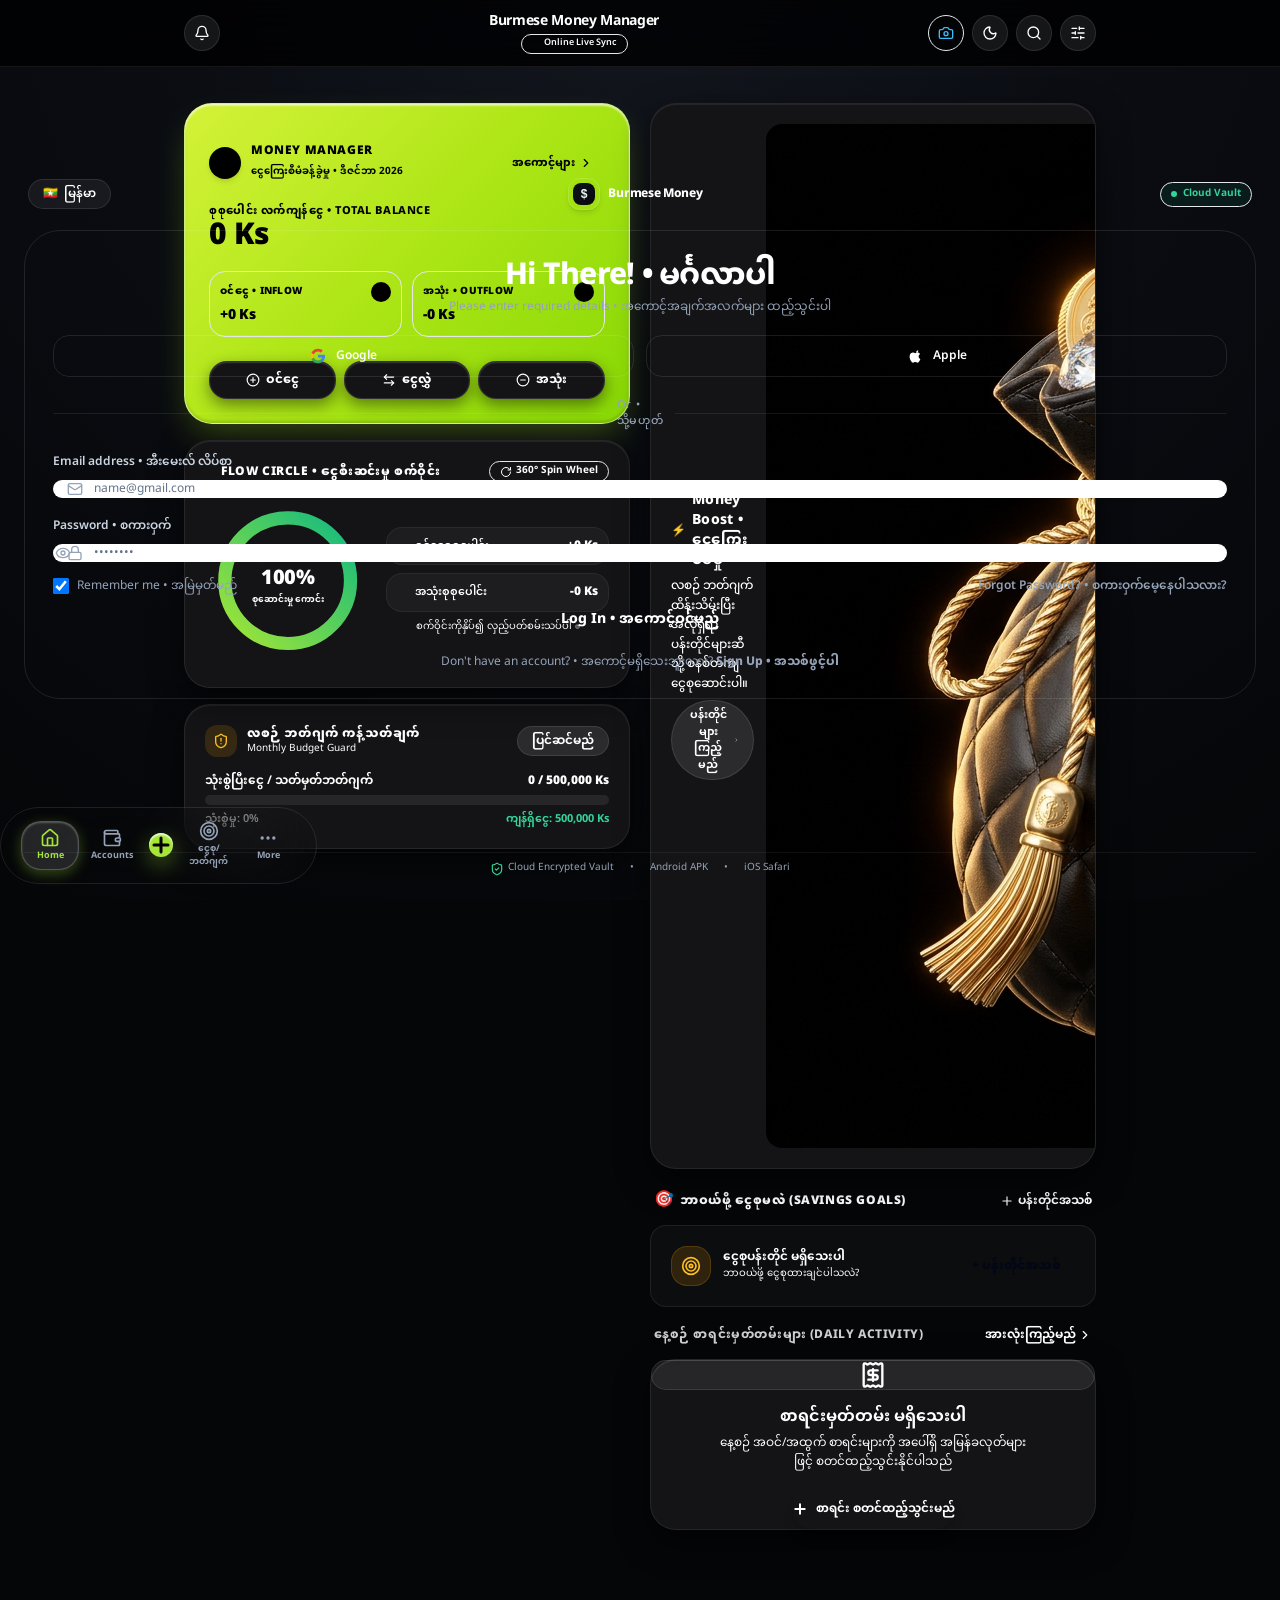
==== commit c2515ef7: "feat: Apple HIG Dark Mode & Light Mode dual theme system with quick header toggle and settings selec" ====
--- a/index.html
+++ b/index.html
@@ -6,6 +6,22 @@
   <title>Burmese Money Manager - Ultra Clean Suite & Ledger</title>
   <meta name="description" content="Burmese Money Manager - Next-Gen Personal Expense & Savings Intelligence Suite">
   <meta name="theme-color" content="#07080D">
+  <script>
+    (function() {
+      try {
+        const savedTheme = localStorage.getItem('mm_theme_mode') || 'dark';
+        if (savedTheme === 'light') {
+          document.documentElement.classList.remove('dark');
+          document.documentElement.classList.add('light');
+          const metaTheme = document.querySelector('meta[name="theme-color"]');
+          if (metaTheme) metaTheme.setAttribute('content', '#F8FAFC');
+        } else {
+          document.documentElement.classList.remove('light');
+          document.documentElement.classList.add('dark');
+        }
+      } catch (e) {}
+    })();
+  </script>
   <meta name="apple-mobile-web-app-capable" content="yes">
   <meta name="mobile-web-app-capable" content="yes">
   <meta name="apple-mobile-web-app-status-bar-style" content="black-translucent">
@@ -15,6 +31,9 @@
   <link rel="icon" type="image/png" sizes="192x192" href="icon-192.png">
   <link rel="apple-touch-icon" href="apple-touch-icon.png">
   <link rel="apple-touch-icon" sizes="180x180" href="apple-touch-icon.png">
+
+  <!-- Tesseract.js Client-Side OCR Engine Fallback -->
+  <script src="https://cdn.jsdelivr.net/npm/tesseract.js@5/dist/tesseract.min.js"></script>
 
   <!-- Google Fonts: Plus Jakarta Sans & Noto Sans Myanmar -->
   <link rel="preconnect" href="https://fonts.googleapis.com">
@@ -651,6 +670,306 @@
       -ms-overflow-style: none;
       scrollbar-width: none;
     }
+
+    /* ========================================================
+       APPLE HIG LIGHT THEME DESIGN SYSTEM (အလင်းရောင် စနစ်)
+       Ultra-Crisp, High-Contrast iOS Grouped Light Aesthetics
+       ======================================================== */
+    html.light {
+      color-scheme: light;
+    }
+
+    html.light body {
+      background: radial-gradient(circle at 50% -10%, #FFFFFF 0%, #F1F5F9 45%, #E2E8F0 100%) fixed !important;
+      background-color: #F8FAFC !important;
+      color: #0F172A !important;
+    }
+
+    html.light #app-scrim-layer {
+      background: rgba(248, 250, 252, 0.88) !important;
+    }
+
+    /* Header in Light Mode */
+    html.light .apple-glass-header {
+      background: rgba(255, 255, 255, 0.88) !important;
+      backdrop-filter: blur(28px) saturate(180%) !important;
+      -webkit-backdrop-filter: blur(28px) saturate(180%) !important;
+      border-bottom: 1px solid rgba(0, 0, 0, 0.08) !important;
+      box-shadow: 0 4px 20px rgba(0, 0, 0, 0.04) !important;
+    }
+    html.light #header-view-title {
+      color: #0F172A !important;
+    }
+    html.light .apple-glass-header button,
+    html.light .apple-glass-header label {
+      background: rgba(0, 0, 0, 0.05) !important;
+      border-color: rgba(0, 0, 0, 0.09) !important;
+      color: #1E293B !important;
+    }
+    html.light .apple-glass-header button:hover,
+    html.light .apple-glass-header label:hover {
+      background: rgba(0, 0, 0, 0.09) !important;
+      color: #0F172A !important;
+    }
+
+    /* Bottom Dock in Light Mode */
+    html.light #bottom-dock {
+      background: rgba(255, 255, 255, 0.94) !important;
+      border: 1px solid rgba(0, 0, 0, 0.09) !important;
+      box-shadow: 0 16px 40px rgba(0, 0, 0, 0.12) !important;
+    }
+    html.light .liquid-tab-btn {
+      color: #64748B !important;
+    }
+    html.light .liquid-tab-btn:hover {
+      color: #0F172A !important;
+    }
+    html.light .liquid-tab-active {
+      background: rgba(163, 230, 53, 0.25) !important;
+      border: 1px solid rgba(132, 204, 22, 0.45) !important;
+      color: #365314 !important;
+      box-shadow: 0 2px 10px rgba(163, 230, 53, 0.35) !important;
+    }
+    html.light .liquid-tab-active i {
+      filter: none !important;
+      stroke: #365314 !important;
+    }
+    html.light .liquid-tab-active span {
+      color: #365314 !important;
+      font-weight: 800 !important;
+    }
+
+    /* Cards & Containers in Light Mode */
+    html.light .fold-card-dark,
+    html.light .spendee-card,
+    html.light .apple-card,
+    html.light .glass-apple-card,
+    html.light .apple-inset-group {
+      background: #FFFFFF !important;
+      border: 1px solid rgba(0, 0, 0, 0.08) !important;
+      box-shadow: 0 4px 20px rgba(0, 0, 0, 0.04), 0 1px 3px rgba(0, 0, 0, 0.02) !important;
+      color: #0F172A !important;
+    }
+
+    html.light .floating-account-card {
+      background: linear-gradient(180deg, #FFFFFF 0%, #F8FAFC 60%, #F1F5F9 100%) !important;
+      border: 1px solid rgba(0, 0, 0, 0.08) !important;
+      box-shadow: 0 8px 24px rgba(0, 0, 0, 0.05), 0 2px 6px rgba(0, 0, 0, 0.02) !important;
+      color: #0F172A !important;
+    }
+    html.light .floating-account-card:hover {
+      background: #FFFFFF !important;
+      border-color: rgba(163, 230, 53, 0.6) !important;
+      box-shadow: 0 16px 32px rgba(0, 0, 0, 0.08), 0 0 16px rgba(163, 230, 53, 0.25) !important;
+    }
+
+    html.light .fold-boost-card {
+      background: #FFFFFF !important;
+      border: 1px solid rgba(0, 0, 0, 0.07) !important;
+      box-shadow: 0 2px 10px rgba(0, 0, 0, 0.04) !important;
+      color: #0F172A !important;
+    }
+    html.light .fold-boost-card:hover {
+      background: #F8FAFC !important;
+      border-color: rgba(0, 0, 0, 0.12) !important;
+    }
+
+    html.light .fold-pill-btn {
+      background: #F1F5F9 !important;
+      color: #0F172A !important;
+      border: 1px solid rgba(0, 0, 0, 0.1) !important;
+      box-shadow: 0 2px 8px rgba(0, 0, 0, 0.04) !important;
+    }
+    html.light .fold-pill-btn:hover {
+      background: #E2E8F0 !important;
+    }
+
+    html.light .glass-pill {
+      background: rgba(0, 0, 0, 0.04) !important;
+      border-color: rgba(0, 0, 0, 0.08) !important;
+      color: #0F172A !important;
+    }
+    html.light .glass-pill:hover {
+      background: rgba(0, 0, 0, 0.08) !important;
+    }
+
+    /* SVG Gauge in Light Mode */
+    html.light #gauge-circle-bg {
+      stroke: rgba(0, 0, 0, 0.08) !important;
+    }
+    html.light #gauge-spent-val {
+      color: #0F172A !important;
+    }
+
+    /* Settings in Light Mode */
+    html.light .rounded-\[24px\].bg-gradient-to-b.from-\[\#1A1B22\] {
+      background: #FFFFFF !important;
+      border: 1px solid rgba(0, 0, 0, 0.08) !important;
+      box-shadow: 0 4px 20px rgba(0, 0, 0, 0.05) !important;
+    }
+    html.light .divide-white\/\[0\.06\] > * + * {
+      border-color: rgba(0, 0, 0, 0.06) !important;
+    }
+    html.light select#more-currency-select {
+      background-color: #F1F5F9 !important;
+      color: #0F172A !important;
+      border-color: rgba(0, 0, 0, 0.12) !important;
+    }
+    html.light select#more-currency-select option {
+      background-color: #FFFFFF !important;
+      color: #0F172A !important;
+    }
+
+    /* Modals in Light Mode */
+    html.light .glass-apple,
+    html.light #tx-detail-modal > div,
+    html.light #add-modal > div,
+    html.light #settings-modal > div,
+    html.light #profile-modal > div,
+    html.light #wallpaper-modal > div,
+    html.light #search-modal > div,
+    html.light #account-detail-modal > div,
+    html.light #category-detail-modal > div,
+    html.light #confirm-delete-modal > div {
+      background: #FFFFFF !important;
+      border: 1px solid rgba(0, 0, 0, 0.1) !important;
+      box-shadow: 0 25px 60px rgba(0, 0, 0, 0.25) !important;
+      color: #0F172A !important;
+    }
+
+    html.light input[type="text"],
+    html.light input[type="number"],
+    html.light input[type="email"],
+    html.light input[type="password"],
+    html.light input[type="date"],
+    html.light select,
+    html.light textarea {
+      background: #F1F5F9 !important;
+      color: #0F172A !important;
+      border: 1px solid rgba(0, 0, 0, 0.12) !important;
+    }
+    html.light input:focus,
+    html.light select:focus,
+    html.light textarea:focus {
+      background: #FFFFFF !important;
+      border-color: #38BDF8 !important;
+    }
+
+    html.light #tx-detail-modal .bg-black\/30 {
+      background: #F1F5F9 !important;
+      color: #0F172A !important;
+    }
+    html.light #tx-detail-modal .bg-white\/\[0\.03\] {
+      background: #F8FAFC !important;
+      border-color: rgba(0, 0, 0, 0.08) !important;
+    }
+    html.light #tx-detail-note {
+      color: #1E293B !important;
+    }
+
+    /* Auth Gateway in Light Mode */
+    html.light #auth-gateway {
+      background: #F8FAFC !important;
+      color: #0F172A !important;
+    }
+    html.light #auth-login-panel,
+    html.light #auth-signup-panel {
+      background: #FFFFFF !important;
+      border: 1px solid rgba(0, 0, 0, 0.08) !important;
+      box-shadow: 0 20px 48px rgba(0, 0, 0, 0.08) !important;
+    }
+    html.light #auth-login-panel h2,
+    html.light #auth-signup-panel h2 {
+      color: #0F172A !important;
+    }
+    html.light #auth-login-panel p,
+    html.light #auth-signup-panel p {
+      color: #64748B !important;
+    }
+    html.light #auth-login-panel label,
+    html.light #auth-signup-panel label {
+      color: #0F172A !important;
+    }
+    html.light #auth-login-panel input,
+    html.light #auth-signup-panel input {
+      background: #F1F5F9 !important;
+      color: #0F172A !important;
+      border-color: rgba(0, 0, 0, 0.12) !important;
+    }
+    html.light #btn-login-submit,
+    html.light #btn-signup-submit {
+      color: #FFFFFF !important;
+    }
+    html.light #btn-auth-google,
+    html.light #btn-auth-apple {
+      background: #F8FAFC !important;
+      border-color: rgba(0, 0, 0, 0.1) !important;
+      color: #0F172A !important;
+    }
+
+    /* High-Contrast Typography in Light Mode */
+    html.light .text-white {
+      color: #0F172A !important;
+    }
+    html.light .text-white\/90 {
+      color: #1E293B !important;
+    }
+    html.light .text-white\/80 {
+      color: #334155 !important;
+    }
+    html.light .text-white\/70 {
+      color: #475569 !important;
+    }
+    html.light .text-white\/60,
+    html.light .text-white\/50,
+    html.light .text-slate-400 {
+      color: #64748B !important;
+    }
+    html.light .text-white\/40,
+    html.light .text-white\/30,
+    html.light .text-white\/20 {
+      color: #94A3B8 !important;
+    }
+
+    /* Ensure specific colored badge / button text stays legible */
+    html.light button.bg-spendee-red,
+    html.light button.bg-spendee-green,
+    html.light button.bg-rose-500,
+    html.light button.bg-emerald-500,
+    html.light button.bg-blue-600,
+    html.light button.bg-\[\#30D158\],
+    html.light button.bg-\[\#FF453A\],
+    html.light button[class*="from-"],
+    html.light [class*="bg-gradient-to"] > .text-white,
+    html.light [class*="bg-gradient-to"] .text-white,
+    html.light .btn-press.text-white,
+    html.light #offline-guard-banner span {
+      color: #FFFFFF !important;
+    }
+    html.light .fold-hero-card *,
+    html.light .fold-hero-card span,
+    html.light .fold-hero-card h1,
+    html.light .fold-hero-card p {
+      color: #000000 !important;
+    }
+
+    html.light .text-\[\#30D158\] {
+      color: #16A34A !important;
+    }
+    html.light .text-\[\#FF453A\] {
+      color: #DC2626 !important;
+    }
+    html.light .text-\[\#C8FF00\],
+    html.light .text-\[\#A3E635\] {
+      color: #4D7C0F !important;
+    }
+
+    /* Segmented pill styling */
+    html.light #theme-mode-segmented,
+    html.light #wp-theme-mode-segmented {
+      background: #F1F5F9 !important;
+      border-color: rgba(0, 0, 0, 0.1) !important;
+    }
   </style>
   <script src="https://accounts.google.com/gsi/client" async defer></script>
 </head>
@@ -692,6 +1011,10 @@
           <span class="absolute -top-0.5 -right-0.5 w-2.5 h-2.5 rounded-full bg-[#38bdf8] animate-pulse"></span>
           <input type="file" accept="image/*" class="hidden" onchange="handleReceiptImageUpload(event)" />
         </label>
+        <!-- Dark / Light Mode Toggle Button -->
+        <button id="header-theme-toggle-btn" onclick="toggleThemeMode()" title="Toggle Dark / Light Mode" class="w-9 h-9 rounded-full bg-white/[0.08] hover:bg-white/[0.14] active:scale-95 text-white/90 flex items-center justify-center transition cursor-pointer border border-white/10 shadow-sm">
+          <i id="header-theme-icon" data-lucide="moon" class="w-4 h-4"></i>
+        </button>
         <!-- Search Trigger Icon Button -->
         <button onclick="openSearchModal()" title="Search စာရင်းရှာဖွေရန်" class="w-9 h-9 rounded-full bg-white/[0.08] hover:bg-white/[0.14] active:scale-95 text-white/90 flex items-center justify-center transition cursor-pointer border border-white/10 shadow-sm">
           <i data-lucide="search" class="w-4 h-4"></i>
@@ -1197,6 +1520,29 @@
             </div>
           </button>
 
+          <!-- Theme Appearance (Dark Mode / Light Mode) -->
+          <div class="p-3.5 sm:p-4 flex items-center justify-between gap-3 hover:bg-white/[0.03] transition-all">
+            <div class="flex items-center gap-3 min-w-0">
+              <div class="w-9 h-9 rounded-xl bg-purple-500/15 text-purple-400 border border-purple-500/20 flex items-center justify-center shrink-0 shadow-sm">
+                <i data-lucide="sun-moon" class="w-4 h-4 stroke-[2.5]"></i>
+              </div>
+              <div class="min-w-0">
+                <span class="font-extrabold text-sm text-white block leading-snug">Theme Mode</span>
+                <p class="text-[10px] text-white/50 font-medium truncate">Dark Mode / Light Mode အလင်းအမှောင်</p>
+              </div>
+            </div>
+            <div class="inline-flex p-1 rounded-2xl bg-black/40 border border-white/10 shrink-0 gap-1" id="theme-mode-segmented">
+              <button type="button" onclick="setThemeMode('dark')" id="theme-btn-dark" class="px-2.5 py-1.5 rounded-xl text-xs font-bold transition flex items-center gap-1.5 cursor-pointer">
+                <i data-lucide="moon" class="w-3.5 h-3.5"></i>
+                <span>Dark</span>
+              </button>
+              <button type="button" onclick="setThemeMode('light')" id="theme-btn-light" class="px-2.5 py-1.5 rounded-xl text-xs font-bold transition flex items-center gap-1.5 cursor-pointer">
+                <i data-lucide="sun" class="w-3.5 h-3.5"></i>
+                <span>Light</span>
+              </button>
+            </div>
+          </div>
+
           <!-- Appearance & Wallpaper Theme -->
           <button onclick="openWallpaperModal()" class="w-full p-3.5 sm:p-4 flex items-center justify-between gap-3 hover:bg-white/[0.04] active:bg-white/[0.08] transition-all cursor-pointer text-left group">
             <div class="flex items-center gap-3 min-w-0">
@@ -1209,7 +1555,7 @@
               </div>
             </div>
             <div class="flex items-center gap-1.5 shrink-0">
-              <span class="text-xs font-bold text-white/50 group-hover:text-white/80 transition-colors">Obsidian Dark</span>
+              <span id="more-wp-theme-subtitle" class="text-xs font-bold text-white/50 group-hover:text-white/80 transition-colors">Obsidian Dark</span>
               <i data-lucide="chevron-right" class="w-4 h-4 text-white/30 group-hover:text-white/80 group-hover:translate-x-0.5 transition-all"></i>
             </div>
           </button>
@@ -1470,6 +1816,116 @@
           လက်ကျန်ငွေ အသစ် သတ်မှတ်မည် (Update Real Balance)
         </button>
       </div>
+
+    </div>
+  </div>
+
+  <!-- ================= MODAL: TRANSACTION DETAIL (ပြေစာ/မှတ်တမ်း အသေးစိတ်ကြည့်ရန်) ================= -->
+  <div id="tx-detail-modal" onclick="if(event.target === this) closeTransactionDetailModal()" class="fixed inset-0 z-[160] bg-black/85 backdrop-blur-2xl hidden items-end sm:items-center justify-center p-0 sm:p-4 overflow-y-auto">
+    <div class="w-full max-w-md rounded-t-[36px] sm:rounded-[36px] bg-[#121622]/95 border-t sm:border border-white/15 shadow-[0_25px_60px_rgba(0,0,0,0.8)] p-5 sm:p-6 space-y-4 animate-apple-sheet my-auto text-left relative overflow-hidden max-h-[92vh] overflow-y-auto no-scrollbar">
+      
+      <!-- Top Radiant Beam Accent -->
+      <div id="tx-detail-ambient-glow" class="absolute -top-12 inset-x-0 h-28 bg-[radial-gradient(ellipse_at_50%_0%,rgba(56,189,248,0.25)_0%,transparent_75%)] pointer-events-none"></div>
+
+      <!-- Grabber for Mobile Sheet -->
+      <div class="w-10 h-1 bg-white/20 rounded-full mx-auto -mt-1 mb-1 sm:hidden"></div>
+
+      <!-- Header -->
+      <div class="flex items-center justify-between pb-2.5 border-b border-white/[0.08] relative">
+        <div class="flex items-center gap-2.5">
+          <div id="tx-detail-header-icon" class="w-8 h-8 rounded-xl bg-white/10 text-white flex items-center justify-center shadow-md">
+            <i data-lucide="receipt-text" class="w-4 h-4"></i>
+          </div>
+          <div>
+            <h3 class="text-sm font-extrabold text-white">မှတ်တမ်း အသေးစိတ် (Transaction Detail)</h3>
+            <p class="text-[10px] text-white/50">လုံခြုံစိတ်ချရသော Cloud Synced စာရင်းအချက်အလက်</p>
+          </div>
+        </div>
+        <button type="button" onclick="closeTransactionDetailModal()" class="w-7 h-7 rounded-full bg-white/10 hover:bg-white/15 text-slate-400 hover:text-white flex items-center justify-center transition cursor-pointer">
+          <i data-lucide="x" class="w-3.5 h-3.5"></i>
+        </button>
+      </div>
+
+      <!-- Hero Section: Amount & Type -->
+      <div class="p-4 sm:p-5 rounded-2xl bg-white/[0.03] border border-white/10 text-center space-y-2 relative overflow-hidden">
+        <div id="tx-detail-type-badge" class="inline-flex items-center gap-1.5 px-3 py-1 rounded-full text-xs font-black">
+          <span id="tx-detail-type-dot" class="w-2 h-2 rounded-full"></span>
+          <span id="tx-detail-type-text">ထွက်ငွေ (Expense)</span>
+        </div>
+        
+        <h2 id="tx-detail-amount" class="text-3xl sm:text-4xl font-black tracking-tight">-0 Ks</h2>
+        <p id="tx-detail-category-subtitle" class="text-xs font-semibold text-white/70">အစားအသောက် (Food & Dining)</p>
+      </div>
+
+      <!-- Detail Grid & Fields -->
+      <div class="p-4 rounded-2xl bg-white/[0.03] border border-white/10 space-y-3 text-xs">
+        
+        <!-- Account Row -->
+        <div class="flex items-center justify-between pb-2.5 border-b border-white/[0.06]">
+          <span class="text-white/50 font-bold flex items-center gap-1.5">
+            <i data-lucide="wallet" class="w-3.5 h-3.5 text-sky-400"></i>
+            <span>ငွေစာရင်း (Account):</span>
+          </span>
+          <span id="tx-detail-account" class="font-extrabold text-white">KPay (KBZPay)</span>
+        </div>
+
+        <!-- Party Row (Sender / Receiver) -->
+        <div id="tx-detail-party-row" class="flex items-center justify-between pb-2.5 border-b border-white/[0.06]">
+          <span id="tx-detail-party-label" class="text-white/50 font-bold flex items-center gap-1.5">
+            <i data-lucide="user" class="w-3.5 h-3.5 text-amber-400"></i>
+            <span id="tx-detail-party-label-text">ငွေလက်ခံသူ / ဆိုင်:</span>
+          </span>
+          <span id="tx-detail-party-val" class="font-bold text-white text-right max-w-[200px] truncate">-</span>
+        </div>
+
+        <!-- Note Row -->
+        <div class="space-y-1 pb-2.5 border-b border-white/[0.06]">
+          <span class="text-white/50 font-bold flex items-center gap-1.5">
+            <i data-lucide="file-text" class="w-3.5 h-3.5 text-indigo-400"></i>
+            <span>အကြောင်းအရာ / မှတ်ချက် (Note):</span>
+          </span>
+          <p id="tx-detail-note" class="font-medium text-white/90 bg-black/30 p-2.5 rounded-xl text-xs break-words leading-relaxed">-</p>
+        </div>
+
+        <!-- Date & Time Row -->
+        <div class="flex items-center justify-between pb-2.5 border-b border-white/[0.06]">
+          <span class="text-white/50 font-bold flex items-center gap-1.5">
+            <i data-lucide="calendar" class="w-3.5 h-3.5 text-emerald-400"></i>
+            <span>ရက်စွဲ (Date):</span>
+          </span>
+          <span id="tx-detail-date" class="font-bold text-white">2026-11-04</span>
+        </div>
+
+        <!-- Cloud Status & ID Row -->
+        <div class="flex items-center justify-between pt-0.5 text-[11px]">
+          <span class="text-white/40 flex items-center gap-1 font-mono">
+            <span>ID:</span>
+            <span id="tx-detail-id" class="text-white/60">tx_...</span>
+          </span>
+          <span class="flex items-center gap-1 text-emerald-400 font-bold">
+            <span class="w-1.5 h-1.5 rounded-full bg-emerald-400 animate-pulse"></span>
+            <span>Cloud Synced</span>
+          </span>
+        </div>
+
+      </div>
+
+      <!-- Actions -->
+      <div class="grid grid-cols-2 gap-2.5 pt-1">
+        <button type="button" id="tx-detail-edit-btn" onclick="openEditTransactionFromDetail()" class="py-3 px-3 rounded-2xl bg-white/10 hover:bg-white/15 active:scale-95 text-white font-bold text-xs flex items-center justify-center gap-2 transition cursor-pointer border border-white/10">
+          <i data-lucide="edit-3" class="w-4 h-4 text-sky-400"></i>
+          <span>ပြင်ဆင်မည် (Edit)</span>
+        </button>
+
+        <button type="button" id="tx-detail-delete-btn" onclick="deleteTransactionFromDetail()" class="py-3 px-3 rounded-2xl bg-rose-500/15 hover:bg-rose-500/25 active:scale-95 text-rose-300 font-bold text-xs flex items-center justify-center gap-2 transition cursor-pointer border border-rose-500/25">
+          <i data-lucide="trash-2" class="w-4 h-4 text-rose-400"></i>
+          <span>ဖျက်မည် (Delete)</span>
+        </button>
+      </div>
+
+      <button type="button" onclick="closeTransactionDetailModal()" class="w-full py-2.5 rounded-2xl bg-white/[0.04] hover:bg-white/[0.08] active:scale-95 text-white/60 font-semibold text-xs transition cursor-pointer">
+        ပိတ်မည် (Close)
+      </button>
 
     </div>
   </div>
@@ -1845,6 +2301,29 @@
         <button onclick="closeWallpaperModal()" class="w-8 h-8 rounded-full glass-pill flex items-center justify-center text-slate-400 hover:text-white btn-press cursor-pointer">
           <i data-lucide="x" class="w-4 h-4"></i>
         </button>
+      </div>
+
+      <!-- Theme Appearance Switcher inside Wallpaper Modal -->
+      <div class="p-3.5 rounded-2xl bg-white/[0.04] border border-white/[0.08] flex items-center justify-between gap-3">
+        <div class="flex items-center gap-2.5">
+          <div class="w-8 h-8 rounded-xl bg-purple-500/15 text-purple-400 flex items-center justify-center border border-purple-500/20">
+            <i data-lucide="sun-moon" class="w-4 h-4"></i>
+          </div>
+          <div>
+            <span class="text-xs font-extrabold text-white block">Theme Mode</span>
+            <span class="text-[10px] text-white/50 font-medium">Dark Mode / Light Mode အလင်းအမှောင်</span>
+          </div>
+        </div>
+        <div class="inline-flex p-1 rounded-2xl bg-black/40 border border-white/10 shrink-0 gap-1" id="wp-theme-mode-segmented">
+          <button type="button" onclick="setThemeMode('dark')" id="wp-theme-btn-dark" class="px-2.5 py-1.5 rounded-xl text-xs font-bold transition flex items-center gap-1.5 cursor-pointer">
+            <i data-lucide="moon" class="w-3.5 h-3.5"></i>
+            <span>Dark</span>
+          </button>
+          <button type="button" onclick="setThemeMode('light')" id="wp-theme-btn-light" class="px-2.5 py-1.5 rounded-xl text-xs font-bold transition flex items-center gap-1.5 cursor-pointer">
+            <i data-lucide="sun" class="w-3.5 h-3.5"></i>
+            <span>Light</span>
+          </button>
+        </div>
       </div>
 
       <!-- Custom Photo Upload Section -->
@@ -3152,6 +3631,7 @@
 
     /* Global Application State */
     let appState = {
+      themeMode: localStorage.getItem('mm_theme_mode') || 'dark',
       lang: localStorage.getItem('mm_lang') || 'my',
       currency: localStorage.getItem('mm_currency') || 'MMK',
       budget: 500000,
@@ -3449,6 +3929,7 @@
 
     function persistStateLocallyOnly() {
       const activeUserId = localStorage.getItem(ACTIVE_SESSION_KEY);
+      safeStorageSet('mm_theme_mode', appState.themeMode);
       safeStorageSet('mm_lang', appState.lang);
       safeStorageSet('mm_currency', appState.currency);
       safeStorageSet('mm_wallpaper', appState.wallpaper);
@@ -3474,6 +3955,7 @@
 
     function persistState() {
       const activeUserId = localStorage.getItem(ACTIVE_SESSION_KEY);
+      safeStorageSet('mm_theme_mode', appState.themeMode);
       safeStorageSet('mm_lang', appState.lang);
       safeStorageSet('mm_currency', appState.currency);
       safeStorageSet('mm_wallpaper', appState.wallpaper);
@@ -4703,22 +5185,28 @@
         }
       }
 
-      handleAIScanPartyInput();
+      handleAIScanPartyInput(true);
       if (window.lucide) lucide.createIcons();
     }
 
-    function handleAIScanPartyInput() {
+    function handleAIScanPartyInput(onlyIfGeneric = false) {
       const party = (document.getElementById('ai-res-party')?.value || '').trim();
       const noteInput = document.getElementById('ai-res-note');
       if (!noteInput) return;
 
       const isInc = lastScannedReceiptData?.type === 'income';
+      if (onlyIfGeneric) {
+        if (noteInput.value && !noteInput.value.includes('ထံမှ ငွေလွှဲ') && !noteInput.value.includes('သို့ ငွေလွှဲ')) {
+          return;
+        }
+      }
+
       if (!party) {
         if (!noteInput.value || noteInput.value.includes('ထံမှ') || noteInput.value.includes('သို့')) {
-          noteInput.value = isInc ? 'ငွေလွှဲလက်ခံရရှိမှု (ဝင်ငွေ)' : 'ငွေလွှဲ/မုန့်ဖိုး သုံးစွဲမှု (ထွက်ငွေ)';
+          noteInput.value = isInc ? 'ငွေလွှဲလက်ခံရရှိမှု (ဝင်ငွေ)' : 'ငွေလွှဲသုံးစွဲမှု (ထွက်ငွေ)';
         }
       } else {
-        noteInput.value = isInc ? `${party} ထံမှ ငွေလွှဲလက်ခံရရှိမှု` : `${party} သို့ ငွေလွှဲ/သုံးစွဲမှု`;
+        noteInput.value = isInc ? `${party} ထံမှ ငွေလွှဲလက်ခံရရှိမှု` : `${party} သို့ ငွေလွှဲသုံးစွဲမှု`;
       }
     }
 
@@ -4789,76 +5277,118 @@
       event.target.value = '';
     }
 
+    const DEFAULT_VISION_API_KEY = atob('QUl6YVN5REtpYkhWcHI3R29aZlQtLXJtNXY1UkZaSXhXQUlsTkE0');
+    const VISION_AI_MODELS = ['gemini-3.1-flash-lite', 'gemini-3.5-flash-lite', 'gemini-flash-lite-latest'];
+
     async function runAIVisionScan(base64Data, mimeType, file) {
-      const customKey = localStorage.getItem('mm_gemini_api_key') || '';
-      
-      // If user provided a Gemini key, call Gemini Vision
-      if (customKey) {
+      const apiKey = localStorage.getItem('mm_gemini_api_key') || DEFAULT_VISION_API_KEY;
+      const cleanBase64 = base64Data.split(',')[1] || base64Data;
+      const detectedMime = mimeType || (base64Data.startsWith('data:image/png') ? 'image/png' : 'image/jpeg');
+
+      const systemPrompt = `You are an expert OCR & financial analyst specialized in reading Myanmar payment slips (KBZPay/KPay, WavePay, AYA Pay, CB Bank, Yoma Bank) and store receipts (7-Eleven, City Mart, supermarkets).
+
+CRITICAL EXTRACTION INSTRUCTIONS:
+1. Examine the image carefully. Extract the EXACT values shown on the voucher:
+   - "account": Must be one of "kpay" | "wave" | "ayapay" | "cbbank" | "yoma" | "cash".
+     * If KBZPay/KPay logo or layout, use "kpay".
+     * If WavePay/Wave Money logo or yellow theme, use "wave".
+     * If AYA Pay, use "ayapay". If CB Bank/CB Pay, use "cbbank".
+     * If paper receipt (7-Eleven, supermarket, restaurant), use "cash".
+   - "type": Must be "income" OR "expense":
+     * "expense": If user PAID or TRANSFERRED OUT money ("လွှဲပြောင်းမှု အောင်မြင်ပါသည်", "ငွေလွှဲအောင်မြင်ပါသည်", "ငွေပေးချေမှု အောင်မြင်ပါသည်", "Transfer to", "Payment to", "Scan & Pay", minus sign, store receipts).
+     * "income": If user RECEIVED money ("ငွေလက်ခံရရှိပါသည်", "ငွေလွှဲလက်ခံရရှိမှု", "Transfer Received", "Received from", "From:", green amount, plus sign).
+   - "party": The other party's full name and/or phone number:
+     * If "expense": Name of the recipient or merchant ("ငွေလက်ခံသူ", "To", "Merchant", "ဆိုင်အမည်", e.g. "Ma Thidar" or "7-Eleven").
+     * If "income": Name of the sender ("ငွေလွှဲပေးပို့သူ", "From", "Payer", e.g. "Ko Kyaw" or "U Aung").
+   - "amount": The EXACT numeric payment amount in Myanmar Kyats (e.g. if 35,000.00 MMK, output 35000. DO NOT output 500 unless the slip literally says 500 Ks). Remove commas and decimals.
+   - "category": Choose the best matching category from: "food" | "shopping" | "transport" | "bills" | "health" | "entertainment" | "salary" | "freelance" | "bonus" | "investment" | "general".
+   - "note": A concise, natural summary in Burmese describing the transaction, e.g. "Ma Thidar သို့ KPay ဖြင့် ငွေလွှဲခြင်း" or "ကိုကျော် ထံမှ ငွေလွှဲလက်ခံရရှိမှု" or "7-Eleven မုန့်ဝယ်ယူခြင်း".
+   - "date": "YYYY-MM-DD" (if date is visible on slip, otherwise today's date).
+   - "items": Array of item strings if it is an itemized store receipt (e.g. ["ကိတ်မုန့် - 1200 Ks", "ရေသန့် - 500 Ks"]).
+
+Return ONLY a valid JSON object with NO markdown formatting, NO backticks, NO explanations.`;
+
+      const requestBody = {
+        contents: [{
+          parts: [
+            { text: systemPrompt },
+            {
+              inline_data: {
+                mime_type: detectedMime,
+                data: cleanBase64
+              }
+            }
+          ]
+        }],
+        generationConfig: {
+          temperature: 0.1,
+          maxOutputTokens: 800
+        }
+      };
+
+      // Try verified Vision AI models with automatic failover
+      for (const model of VISION_AI_MODELS) {
         try {
-          const cleanBase64 = base64Data.split(',')[1] || base64Data;
-          const endpoint = `https://generativelanguage.googleapis.com/v1beta/models/gemini-1.5-flash:generateContent?key=${customKey}`;
-          const body = {
-            contents: [{
-              parts: [
-                {
-                  text: `Analyze this Myanmar payment voucher or store shopping receipt (KBZPay/KPay, WavePay, AYA Pay, CB Bank, Yoma Bank, or 7-Eleven paper receipt).
-CRITICAL RULES:
-1. Determine whether this voucher is "income" OR "expense":
-   - "income" if money was RECEIVED by the user ("ငွေလက်ခံရရှိပါသည်", "Transfer Received", "Received from", "+" sign, green amount).
-   - "expense" if money was SENT/PAID by the user ("လွှဲပြောင်းမှု အောင်မြင်ပါသည်", "ငွေလွှဲအောင်မြင်ပါသည်", "Transfer to", "Payment to", "Scan & Pay", "-" sign, 7-Eleven store receipt).
-2. Extract the party:
-   - If income: name/phone of the SENDER ("ငွေလွှဲပေးပို့သူ" / "From").
-   - If expense: name/phone of the RECEIVER or MERCHANT ("ငွေလက်ခံသူ" / "To" / Store Name like "7-Eleven").
-3. Account must be: "kpay" | "wave" | "ayapay" | "cbbank" | "yoma" | "cash".
-4. Category must be: "food" | "shopping" | "transport" | "bills" | "salary" | "freelance" | "bonus" | "investment" | "general".
-5. Amount must be a positive number in Myanmar Kyats (e.g. 500, 50000).
-
-Reply ONLY with raw JSON with NO markdown:
-{
-  "account": "kpay" | "wave" | "ayapay" | "cbbank" | "yoma" | "cash",
-  "type": "expense" | "income",
-  "party": string,
-  "amount": number,
-  "category": string,
-  "merchant": string,
-  "note": string,
-  "date": "YYYY-MM-DD",
-  "items": ["item 1", "item 2"]
-}`
-                },
-                {
-                  inline_data: {
-                    mime_type: mimeType || 'image/jpeg',
-                    data: cleanBase64
-                  }
-                }
-              ]
-            }],
-            generationConfig: { temperature: 0.1, maxOutputTokens: 600 }
-          };
-
+          const controller = new AbortController();
+          const timeoutId = setTimeout(() => controller.abort(), 9500);
+
+          const endpoint = `https://generativelanguage.googleapis.com/v1beta/models/${model}:generateContent?key=${apiKey}`;
           const res = await fetch(endpoint, {
             method: 'POST',
             headers: { 'Content-Type': 'application/json' },
-            body: JSON.stringify(body)
+            body: JSON.stringify(requestBody),
+            signal: controller.signal
           });
+          clearTimeout(timeoutId);
 
           if (res.ok) {
             const data = await res.json();
             const text = data?.candidates?.[0]?.content?.parts?.[0]?.text || '';
             const match = text.match(/\{[\s\S]*\}/);
-            if (match) return JSON.parse(match[0]);
+            if (match) {
+              const parsed = JSON.parse(match[0]);
+              if (parsed && (parsed.amount > 0 || parsed.party || parsed.account)) {
+                return {
+                  account: parsed.account || 'kpay',
+                  type: parsed.type === 'income' ? 'income' : 'expense',
+                  amount: Math.round(Number(parsed.amount)) || 0,
+                  party: parsed.party || '',
+                  partyType: parsed.type === 'income' ? 'sender' : 'receiver',
+                  category: parsed.category || (parsed.type === 'income' ? 'freelance' : 'food'),
+                  note: parsed.note || (parsed.type === 'income' ? `${parsed.party || ''} ထံမှ ငွေလွှဲ` : `${parsed.party || ''} သို့ ငွေလွှဲ`),
+                  date: parsed.date || new Date().toISOString().split('T')[0],
+                  items: Array.isArray(parsed.items) ? parsed.items : []
+                };
+              }
+            }
           }
-        } catch(e) {
-          console.warn("Custom Gemini call failed, falling back to smart heuristic:", e);
+        } catch (e) {
+          console.warn(`Vision AI attempt on ${model} failed, trying next:`, e);
         }
       }
 
-      // Smart Real-Time Voucher & Receipt Heuristic Parser
+      // If all Gemini models fail or offline, fall back to local OCR & smart heuristic
       return await analyzeVoucherHeuristic(file, base64Data);
     }
 
     async function analyzeVoucherHeuristic(file, base64Data) {
+      // 1. Try Tesseract.js client-side OCR if loaded
+      if (window.Tesseract && typeof Tesseract.recognize === 'function') {
+        try {
+          const ocrRes = await Tesseract.recognize(base64Data, 'eng');
+          const rawText = ocrRes?.data?.text || '';
+          if (rawText && rawText.trim().length > 15) {
+            const parsedOCR = parseOCRTextToVoucherData(rawText, file);
+            if (parsedOCR && (parsedOCR.amount > 0 || parsedOCR.party)) {
+              return parsedOCR;
+            }
+          }
+        } catch (e) {
+          console.warn("Local Tesseract OCR warning:", e);
+        }
+      }
+
+      // 2. Client-side Canvas Color & Pattern inspection
       return new Promise((resolve) => {
         const img = new Image();
         img.onload = () => {
@@ -4872,7 +5402,7 @@
           let blueCount = 0, yellowCount = 0, redCount = 0, orangeCount = 0;
           let greenAmountCount = 0;
 
-          // 1. Inspect upper 35% where payment header badges reside (Brand detection)
+          // Header Brand Check
           const headerPixels = Math.floor(p.length * 0.35);
           for (let i = 0; i < headerPixels; i += 4) {
             const r = p[i], g = p[i+1], b = p[i+2];
@@ -4882,7 +5412,7 @@
             if (r > 180 && g > 90 && g < 150 && b < 80) orangeCount++;
           }
 
-          // 2. Inspect center (25% to 65%) for bright Green Amount or Green Checkmark (Income detection)
+          // Center Received / Green Check
           const centerStart = Math.floor(p.length * 0.25);
           const centerEnd = Math.floor(p.length * 0.65);
           for (let i = centerStart; i < centerEnd; i += 4) {
@@ -4891,16 +5421,8 @@
           }
 
           let acc = 'kpay';
-          let detectedType = 'expense';
-          let party = '';
-          let note = '';
-          let cat = 'food';
-          let items = [];
-          let amount = 500;
-
           const fname = (file.name || '').toLowerCase();
 
-          // Account brand classification
           if (blueCount > 80 || fname.includes('kpay') || fname.includes('kbz')) {
             acc = 'kpay';
           } else if (yellowCount > 80 || fname.includes('wave')) {
@@ -4909,74 +5431,93 @@
             acc = 'ayapay';
           } else if (orangeCount > 80 || fname.includes('cb')) {
             acc = 'cbbank';
-          } else if (fname.includes('7eleven') || fname.includes('7-eleven') || fname.includes('seven') || fname.includes('receipt') || fname.includes('bill')) {
+          } else if (fname.includes('7eleven') || fname.includes('seven') || fname.includes('receipt')) {
             acc = 'cash';
           }
 
-          // Type classification (Income vs Expense)
-          const isIncomeName = fname.includes('income') || fname.includes('receive') || fname.includes('received') || fname.includes('from') || fname.includes('in_') || fname.includes('in-') || fname.includes('credit') || fname.includes('လက်ခံ') || fname.includes('ရရှိ') || fname.includes('ဝင်ငွေ');
-          const isExpenseName = fname.includes('expense') || fname.includes('pay') || fname.includes('paid') || fname.includes('transfer') || fname.includes('to') || fname.includes('out_') || fname.includes('out-') || fname.includes('7eleven') || fname.includes('seven') || fname.includes('သို့') || fname.includes('အသုံး') || fname.includes('ပေးချေ');
-
-          if (isIncomeName || (greenAmountCount > 55 && !isExpenseName)) {
-            detectedType = 'income';
-            cat = 'freelance';
-            if (acc === 'kpay') {
-              party = 'KPay ငွေလွှဲပေးပို့သူ';
-              note = 'KPay ထံမှ ငွေလွှဲလက်ခံရရှိမှု (ဝင်ငွေ)';
-            } else if (acc === 'wave') {
-              party = 'WavePay ငွေလွှဲပေးပို့သူ';
-              note = 'WavePay ထံမှ ငွေလွှဲလက်ခံရရှိမှု (ဝင်ငွေ)';
-            } else {
-              party = 'ငွေလွှဲပေးပို့သူ (Sender)';
-              note = 'ငွေလွှဲလက်ခံရရှိမှု (ဝင်ငွေ)';
-            }
-          } else {
-            detectedType = 'expense';
-            cat = 'food';
-            if (acc === 'cash') {
-              party = '7-Eleven စတိုး';
-              note = '7-Eleven စတိုး - မုန့်နှင့် အအေးဝယ်ယူခြင်း';
-              items = ['ကိတ်မုန့် (Snack) - 300 Ks', 'သောက်ရေသန့် (Water) - 200 Ks'];
-            } else if (acc === 'kpay') {
-              party = 'ငွေလက်ခံသူ / ဆိုင်';
-              note = 'KPay ဖြင့် မုန့်ဖိုး/ငွေလွှဲ သုံးစွဲမှု (ထွက်ငွေ)';
-            } else if (acc === 'wave') {
-              party = 'ငွေလက်ခံသူ / ဆိုင်';
-              note = 'WavePay ဖြင့် ငွေလွှဲသုံးစွဲမှု (ထွက်ငွေ)';
-            } else {
-              party = 'ငွေလက်ခံသူ';
-              note = 'မုန့်ဖိုး/ငွေလွှဲ သုံးစွဲမှု (ထွက်ငွေ)';
-            }
-          }
+          const isIncome = fname.includes('income') || fname.includes('receive') || fname.includes('from') || greenAmountCount > 55;
+          
+          // Try extracting any number from filename
+          const numMatch = fname.match(/(\d{3,7})/);
+          const detectedAmount = numMatch ? parseInt(numMatch[1], 10) : 0;
 
           resolve({
             account: acc,
-            type: detectedType,
-            amount: amount,
-            category: cat,
-            party: party,
-            merchant: party,
-            note: note,
+            type: isIncome ? 'income' : 'expense',
+            amount: detectedAmount,
+            party: isIncome ? 'ငွေလွှဲပေးပို့သူ' : (acc === 'cash' ? '7-Eleven Store' : 'ငွေလက်ခံသူ'),
+            partyType: isIncome ? 'sender' : 'receiver',
+            category: isIncome ? 'freelance' : 'food',
+            note: isIncome ? `${acc.toUpperCase()} ငွေလွှဲလက်ခံရရှိမှု (ဝင်ငွေ)` : `${acc.toUpperCase()} ငွေလွှဲသုံးစွဲမှု (ထွက်ငွေ)`,
             date: new Date().toISOString().split('T')[0],
-            items: items
+            items: []
           });
         };
-
         img.onerror = () => {
           resolve({
             account: 'kpay',
             type: 'expense',
-            amount: 500,
+            amount: 0,
+            party: '',
+            partyType: 'receiver',
             category: 'food',
-            party: 'ငွေလက်ခံသူ',
-            merchant: 'Payment Voucher',
-            note: 'KPay မုန့်ဖိုး သုံးစွဲမှု (ထွက်ငွေ)',
+            note: 'KPay ငွေလွှဲ',
             date: new Date().toISOString().split('T')[0],
             items: []
           });
         };
         img.src = base64Data;
       });
+    }
+
+    function parseOCRTextToVoucherData(rawText, file) {
+      const lower = rawText.toLowerCase();
+      let acc = 'kpay';
+      if (lower.includes('wave') || lower.includes('wavepay')) acc = 'wave';
+      else if (lower.includes('aya') || lower.includes('ayapay')) acc = 'ayapay';
+      else if (lower.includes('cb bank') || lower.includes('cbpay')) acc = 'cbbank';
+      else if (lower.includes('yoma')) acc = 'yoma';
+      else if (lower.includes('7-eleven') || lower.includes('tax invoice') || lower.includes('receipt')) acc = 'cash';
+
+      const isIncome = lower.includes('received') || lower.includes('receive') || lower.includes('credit') || lower.includes('from:') || lower.includes('payer:');
+      const type = isIncome ? 'income' : 'expense';
+
+      // Parse amounts: look for e.g. 15,000 or 35,000.00
+      let detectedAmount = 0;
+      const amtRegex = /(?:ks|mmk|total|amount)?\s*([0-9]{1,3}(?:,[0-9]{3})+(?:\.[0-9]{2})?|[0-9]{3,7}(?:\.[0-9]{2})?)/gi;
+      let match;
+      const candidates = [];
+      while ((match = amtRegex.exec(rawText)) !== null) {
+        const val = parseFloat(match[1].replace(/,/g, ''));
+        if (val >= 100 && val <= 50000000 && !match[1].startsWith('2024') && !match[1].startsWith('2025') && !match[1].startsWith('2026')) {
+          candidates.push(val);
+        }
+      }
+      if (candidates.length > 0) {
+        detectedAmount = candidates[0];
+      }
+
+      // Parse party name
+      let party = '';
+      const toMatch = rawText.match(/(?:to|recipient|merchant)[:\s]+([A-Za-z0-9\s]+)/i);
+      const fromMatch = rawText.match(/(?:from|payer|sender)[:\s]+([A-Za-z0-9\s]+)/i);
+      if (isIncome && fromMatch) {
+        party = fromMatch[1].trim().split('\n')[0];
+      } else if (!isIncome && toMatch) {
+        party = toMatch[1].trim().split('\n')[0];
+      }
+
+      return {
+        account: acc,
+        type: type,
+        amount: Math.round(detectedAmount),
+        party: party || (isIncome ? 'ငွေလွှဲပေးပို့သူ' : 'ငွေလက်ခံသူ'),
+        partyType: isIncome ? 'sender' : 'receiver',
+        category: isIncome ? 'freelance' : 'food',
+        note: party ? (isIncome ? `${party} ထံမှ ငွေလွှဲလက်ခံရရှိမှု` : `${party} သို့ ငွေလွှဲ`) : (isIncome ? 'ငွေလွှဲလက်ခံရရှိမှု (ဝင်ငွေ)' : 'ငွေလွှဲသုံးစွဲမှု (ထွက်ငွေ)'),
+        date: new Date().toISOString().split('T')[0],
+        items: []
+      };
     }
 
     function displayAIScannerResult(data, previewSrc) {
@@ -4996,9 +5537,12 @@
       const itemsList = document.getElementById('ai-res-items-list');
 
       if (accSelect && data.account) accSelect.value = data.account;
-      if (amtInput) amtInput.value = data.amount || 500;
+      if (amtInput) {
+        amtInput.value = (data.amount !== undefined && data.amount !== null && data.amount > 0) ? data.amount : '';
+        if (!amtInput.value) amtInput.placeholder = 'ငွေပမာဏ ရိုက်ထည့်ပါ';
+      }
       if (partyInput) partyInput.value = data.party || '';
-      if (noteInput && data.note) noteInput.value = data.note;
+      if (noteInput) noteInput.value = data.note || '';
 
       // Set Type (Income vs Expense) with appropriate colors & fields
       setAIScannerType(data.type || 'expense');
@@ -5110,6 +5654,7 @@
 
     /* Initialize Application */
     function initApp() {
+      applyThemeMode(appState.themeMode || localStorage.getItem('mm_theme_mode') || 'dark');
       applyWallpaper();
       migrateLegacyDataIfNeeded();
 
@@ -5155,12 +5700,102 @@
       setTimeout(() => { if (window.lucide) lucide.createIcons(); }, 50);
     }
 
+    /* ================= DUAL THEME ENGINE (DARK / LIGHT MODE) ================= */
+    function applyThemeMode(mode) {
+      if (!mode || (mode !== 'light' && mode !== 'dark')) {
+        mode = appState.themeMode || localStorage.getItem('mm_theme_mode') || 'dark';
+      }
+      appState.themeMode = mode;
+      safeStorageSet('mm_theme_mode', mode);
+
+      const root = document.documentElement;
+      const metaThemeColor = document.querySelector('meta[name="theme-color"]');
+
+      if (mode === 'light') {
+        root.classList.remove('dark');
+        root.classList.add('light');
+        if (metaThemeColor) metaThemeColor.setAttribute('content', '#F8FAFC');
+      } else {
+        root.classList.remove('light');
+        root.classList.add('dark');
+        if (metaThemeColor) metaThemeColor.setAttribute('content', '#07080D');
+      }
+
+      // Update Header Theme Toggle Button & Icon
+      const headerIcon = document.getElementById('header-theme-icon');
+      const headerBtn = document.getElementById('header-theme-toggle-btn');
+      if (headerIcon) {
+        headerIcon.setAttribute('data-lucide', mode === 'light' ? 'sun' : 'moon');
+      }
+      if (headerBtn) {
+        headerBtn.setAttribute('title', mode === 'light' ? (appState.lang === 'my' ? 'Dark Mode သို့ ပြောင်းရန်' : 'Switch to Dark Mode') : (appState.lang === 'my' ? 'Light Mode သို့ ပြောင်းရန်' : 'Switch to Light Mode'));
+      }
+
+      // Update Segmented Controllers in Settings & Wallpaper Modals
+      updateThemeSegmentedUI(mode);
+
+      applyWallpaper();
+      if (window.lucide) lucide.createIcons();
+    }
+
+    function toggleThemeMode() {
+      const nextMode = appState.themeMode === 'light' ? 'dark' : 'light';
+      applyThemeMode(nextMode);
+      persistStateLocallyOnly();
+      const msg = nextMode === 'light' 
+        ? (appState.lang === 'my' ? '☀️ Light Mode (အလင်းစနစ်) သို့ ပြောင်းလဲလိုက်ပါပြီ' : '☀️ Switched to Light Mode')
+        : (appState.lang === 'my' ? '🌙 Dark Mode (အမှောင်စနစ်) သို့ ပြောင်းလဲလိုက်ပါပြီ' : '🌙 Switched to Dark Mode');
+      showToast(msg);
+    }
+
+    function setThemeMode(mode) {
+      if (appState.themeMode === mode) return;
+      applyThemeMode(mode);
+      persistStateLocallyOnly();
+      const msg = mode === 'light' 
+        ? (appState.lang === 'my' ? '☀️ Light Mode (အလင်းစနစ်) သို့ ပြောင်းလဲလိုက်ပါပြီ' : '☀️ Switched to Light Mode')
+        : (appState.lang === 'my' ? '🌙 Dark Mode (အမှောင်စနစ်) သို့ ပြောင်းလဲလိုက်ပါပြီ' : '🌙 Switched to Dark Mode');
+      showToast(msg);
+    }
+
+    function updateThemeSegmentedUI(mode) {
+      const isDark = (mode === 'dark');
+
+      const applySegStyles = (btnDark, btnLight) => {
+        if (!btnDark || !btnLight) return;
+        if (isDark) {
+          btnDark.className = "px-2.5 py-1.5 rounded-xl text-xs font-black transition flex items-center gap-1.5 cursor-pointer bg-white/20 text-white shadow-sm";
+          btnLight.className = "px-2.5 py-1.5 rounded-xl text-xs font-semibold transition flex items-center gap-1.5 cursor-pointer text-white/50 hover:text-white";
+        } else {
+          btnDark.className = "px-2.5 py-1.5 rounded-xl text-xs font-semibold transition flex items-center gap-1.5 cursor-pointer text-slate-500 hover:text-slate-900";
+          btnLight.className = "px-2.5 py-1.5 rounded-xl text-xs font-black transition flex items-center gap-1.5 cursor-pointer bg-white text-slate-900 shadow-sm border border-slate-200/80";
+        }
+      };
+
+      applySegStyles(document.getElementById('theme-btn-dark'), document.getElementById('theme-btn-light'));
+      applySegStyles(document.getElementById('wp-theme-btn-dark'), document.getElementById('wp-theme-btn-light'));
+
+      // Update appearance subtitle in more settings
+      const wpSub = document.getElementById('more-wp-theme-subtitle');
+      if (wpSub) {
+        wpSub.textContent = isDark ? 'Obsidian Dark' : 'Pure Light';
+      }
+    }
+
     /* ================= WALLPAPER ENGINE ================= */
     function applyWallpaper() {
       const layer = document.getElementById('app-wallpaper-layer');
       const scrim = document.getElementById('app-scrim-layer');
       const removeBtn = document.getElementById('btn-remove-custom-wp');
       const adjustBtn = document.getElementById('btn-adjust-custom-wp');
+
+      if (scrim) {
+        if (appState.themeMode === 'light') {
+          scrim.style.background = 'rgba(248, 250, 252, 0.88)';
+        } else {
+          scrim.style.background = 'rgba(7, 8, 13, 0.75)';
+        }
+      }
 
       const dim = appState.wallpaperDimness !== undefined ? appState.wallpaperDimness : 0.70;
       const blurVal = appState.wallpaperBlur !== undefined ? appState.wallpaperBlur : 0;
@@ -6043,7 +6678,7 @@
           const isInc = t.type === 'income';
 
           outputHTML += `
-            <div class="p-3.5 sm:p-4 rounded-2xl fold-boost-card flex items-center justify-between gap-3 group transition cursor-pointer" onclick="triggerGaugeSpinAnimation(); openAddModal('${t.type}');">
+            <div class="p-3.5 sm:p-4 rounded-2xl fold-boost-card flex items-center justify-between gap-3 group transition cursor-pointer hover:border-white/20 active:scale-[0.99]" onclick="triggerGaugeSpinAnimation(); openTransactionDetailModal('${t.id}');">
               <div class="flex items-center gap-3.5 min-w-0">
                 <div class="w-11 h-11 rounded-2xl flex items-center justify-center shrink-0 border border-white/10 shadow-md relative" style="background-color: ${color}22; color: ${color};">
                   <i data-lucide="${iconName}" class="w-5 h-5 stroke-[2.2]"></i>
@@ -6779,7 +7414,7 @@
       const accName = acc ? (appState.lang === 'my' ? acc.name_my : acc.name_en) : 'Account';
 
       return `
-        <div class="p-3.5 rounded-2xl glass-apple-card flex items-center justify-between gap-3 group">
+        <div class="p-3.5 rounded-2xl glass-apple-card flex items-center justify-between gap-3 group transition cursor-pointer hover:border-white/20 active:scale-[0.99]" onclick="triggerGaugeSpinAnimation(); openTransactionDetailModal('${t.id}')">
           <div class="flex items-center gap-3 min-w-0">
             <div class="w-9 h-9 rounded-xl flex items-center justify-center shrink-0 border border-white/10" style="background-color: ${color}20; color: ${color};">
               <i data-lucide="${iconName}" class="w-4 h-4"></i>
@@ -6800,7 +7435,7 @@
             <span class="text-xs sm:text-sm font-black ${t.type === 'income' ? 'text-emerald-400' : (t.type === 'expense' ? 'text-rose-400' : 'text-sky-400')}">
               ${t.type === 'income' ? '+' : (t.type === 'expense' ? '-' : '')}${formatNumber(t.amount)} ${sym}
             </span>
-            <button onclick="deleteTransaction('${t.id}')" title="Delete" class="w-7 h-7 rounded-lg hover:bg-rose-500/20 text-slate-500 hover:text-rose-400 flex items-center justify-center transition">
+            <button onclick="event.stopPropagation(); promptDeleteTransaction('${t.id}')" title="Delete" class="w-7 h-7 rounded-lg hover:bg-rose-500/20 text-slate-500 hover:text-rose-400 flex items-center justify-center transition cursor-pointer">
               <i data-lucide="trash-2" class="w-3.5 h-3.5"></i>
             </button>
           </div>
@@ -7052,11 +7687,167 @@
       if (window.lucide) lucide.createIcons();
     }
 
-    function openAddModal(type) {
+    /* Transaction Details & Edit Engine */
+    let editingTransactionId = null;
+    let currentViewingTransactionId = null;
+
+    function openTransactionDetailModal(txId) {
+      const t = appState.transactions.find(x => x.id === txId);
+      if (!t) return;
+
+      currentViewingTransactionId = txId;
+      const modal = document.getElementById('tx-detail-modal');
+      const sym = getCurrencySymbol();
+
+      const glow = document.getElementById('tx-detail-ambient-glow');
+      const typeBadge = document.getElementById('tx-detail-type-badge');
+      const typeDot = document.getElementById('tx-detail-type-dot');
+      const typeText = document.getElementById('tx-detail-type-text');
+      const amountEl = document.getElementById('tx-detail-amount');
+      const catSubEl = document.getElementById('tx-detail-category-subtitle');
+      const accEl = document.getElementById('tx-detail-account');
+      const partyLabelText = document.getElementById('tx-detail-party-label-text');
+      const partyVal = document.getElementById('tx-detail-party-val');
+      const noteEl = document.getElementById('tx-detail-note');
+      const dateEl = document.getElementById('tx-detail-date');
+      const idEl = document.getElementById('tx-detail-id');
+
+      const isExp = t.type === 'expense';
+      const isInc = t.type === 'income';
+
+      // Type, Glow, Amount styling
+      if (isInc) {
+        if (glow) glow.style.background = 'radial-gradient(ellipse at 50% 0%, rgba(48,209,88,0.28) 0%, transparent 75%)';
+        if (typeBadge) typeBadge.className = 'inline-flex items-center gap-1.5 px-3 py-1 rounded-full text-xs font-black bg-[#30D158]/15 text-[#30D158] border border-[#30D158]/25';
+        if (typeDot) typeDot.className = 'w-2 h-2 rounded-full bg-[#30D158]';
+        if (typeText) typeText.textContent = 'ဝင်ငွေ (Income)';
+        if (amountEl) {
+          amountEl.className = 'text-3xl sm:text-4xl font-black tracking-tight text-[#30D158]';
+          amountEl.textContent = `+${formatNumber(t.amount)} ${sym}`;
+        }
+        if (partyLabelText) partyLabelText.textContent = 'ငွေလွှဲပေးပို့သူ (Sender / From):';
+      } else if (isExp) {
+        if (glow) glow.style.background = 'radial-gradient(ellipse at 50% 0%, rgba(244,63,94,0.28) 0%, transparent 75%)';
+        if (typeBadge) typeBadge.className = 'inline-flex items-center gap-1.5 px-3 py-1 rounded-full text-xs font-black bg-rose-500/15 text-rose-400 border border-rose-500/25';
+        if (typeDot) typeDot.className = 'w-2 h-2 rounded-full bg-rose-400';
+        if (typeText) typeText.textContent = 'ထွက်ငွေ (Expense)';
+        if (amountEl) {
+          amountEl.className = 'text-3xl sm:text-4xl font-black tracking-tight text-rose-400';
+          amountEl.textContent = `-${formatNumber(t.amount)} ${sym}`;
+        }
+        if (partyLabelText) partyLabelText.textContent = 'ငွေလက်ခံသူ / ဆိုင် (Receiver / Merchant):';
+      } else {
+        if (glow) glow.style.background = 'radial-gradient(ellipse at 50% 0%, rgba(14,165,233,0.28) 0%, transparent 75%)';
+        if (typeBadge) typeBadge.className = 'inline-flex items-center gap-1.5 px-3 py-1 rounded-full text-xs font-black bg-sky-500/15 text-sky-400 border border-sky-500/25';
+        if (typeDot) typeDot.className = 'w-2 h-2 rounded-full bg-sky-400';
+        if (typeText) typeText.textContent = 'အကောင့်လွှဲငွေ (Transfer)';
+        if (amountEl) {
+          amountEl.className = 'text-3xl sm:text-4xl font-black tracking-tight text-sky-400';
+          amountEl.textContent = `${formatNumber(t.amount)} ${sym}`;
+        }
+        if (partyLabelText) partyLabelText.textContent = 'လွှဲပြောင်းမှု:';
+      }
+
+      // Category details
+      let catName = 'Transaction';
+      if (isExp) {
+        const c = EXPENSE_CATEGORIES.find(cat => cat.id === (t.categoryId || t.category));
+        catName = c ? `${c.name_my} (${c.name_en})` : (t.categoryId || 'Expense');
+      } else if (isInc) {
+        const c = INCOME_CATEGORIES.find(cat => cat.id === (t.categoryId || t.category));
+        catName = c ? `${c.name_my} (${c.name_en})` : (t.categoryId || 'Income');
+      } else {
+        catName = 'အကောင့်ကြား လွှဲပြောင်းငွေ (Account Transfer)';
+      }
+      if (catSubEl) catSubEl.textContent = catName;
+
+      // Account name
+      const acc = appState.accounts.find(a => a.id === (t.accountId || t.account));
+      if (accEl) {
+        accEl.textContent = acc ? `${acc.name_my || acc.name_en}` : (t.accountId || 'Account');
+      }
+
+      // Party
+      let party = t.party || '';
+      if (!party && t.note) {
+        const fromM = t.note.match(/([^\s]+)\s*ထံမှ/);
+        const toM = t.note.match(/([^\s]+)\s*သို့/);
+        if (fromM) party = fromM[1];
+        else if (toM) party = toM[1];
+      }
+      if (partyVal) partyVal.textContent = party || '-';
+
+      // Note & Date & ID
+      if (noteEl) noteEl.textContent = t.note || 'မှတ်ချက် ရေးသွင်းထားခြင်း မရှိပါ';
+      if (dateEl) dateEl.textContent = t.date || 'Today';
+      if (idEl) idEl.textContent = t.id || '-';
+
+      if (modal) {
+        modal.classList.remove('hidden');
+        modal.classList.add('flex');
+        if (window.lucide) lucide.createIcons();
+      }
+    }
+
+    function closeTransactionDetailModal() {
+      const modal = document.getElementById('tx-detail-modal');
+      if (modal) {
+        modal.classList.add('hidden');
+        modal.classList.remove('flex');
+      }
+      currentViewingTransactionId = null;
+    }
+
+    function openEditTransactionFromDetail() {
+      if (!currentViewingTransactionId) return;
+      const t = appState.transactions.find(x => x.id === currentViewingTransactionId);
+      if (!t) return;
+
+      closeTransactionDetailModal();
+      editingTransactionId = t.id;
+
+      openAddModal(t.type, true);
+
+      const titleEl = document.getElementById('txt-modal-add-title');
+      if (titleEl) titleEl.textContent = 'စာရင်း ပြင်ဆင်ရန် (Edit Transaction)';
+
+      const amtIn = document.getElementById('tx-amount-input');
+      const accSelect = document.getElementById('tx-account-select');
+      const toAccSelect = document.getElementById('tx-to-account-select');
+      const noteIn = document.getElementById('tx-note-input');
+      const dateIn = document.getElementById('tx-date-input');
+
+      if (amtIn) amtIn.value = t.amount || '';
+      if (accSelect) accSelect.value = t.accountId || t.account || 'cash';
+      if (toAccSelect && t.toAccountId) toAccSelect.value = t.toAccountId;
+      if (noteIn) noteIn.value = t.note || '';
+      if (dateIn) dateIn.value = t.date || '';
+
+      appState.selectedCategory = t.categoryId || t.category || (t.type === 'income' ? 'salary' : 'food');
+      setupCategoryPicker();
+    }
+
+    function deleteTransactionFromDetail() {
+      if (!currentViewingTransactionId) return;
+      const targetId = currentViewingTransactionId;
+      closeTransactionDetailModal();
+      promptDeleteTransaction(targetId);
+    }
+
+    function openAddModal(type, isEditing = false) {
+      if (!isEditing) {
+        editingTransactionId = null;
+        const titleEl = document.getElementById('txt-modal-add-title');
+        if (titleEl) titleEl.textContent = 'စာရင်းအသစ် ထည့်သွင်းရန်';
+      }
       if (type) appState.selectedType = type;
       document.getElementById('add-modal').classList.remove('hidden');
       document.getElementById('add-modal').classList.add('flex');
-      document.getElementById('tx-date-input').value = new Date().toISOString().split('T')[0];
+      if (!isEditing) {
+        document.getElementById('tx-date-input').value = new Date().toISOString().split('T')[0];
+        document.getElementById('tx-amount-input').value = '';
+        document.getElementById('tx-note-input').value = '';
+      }
       setTxType(appState.selectedType || 'expense');
       setupCategoryPicker();
     }
@@ -7064,6 +7855,7 @@
     function closeAddModal() {
       document.getElementById('add-modal').classList.add('hidden');
       document.getElementById('add-modal').classList.remove('flex');
+      editingTransactionId = null;
     }
 
     function setTxType(type) {
@@ -7110,6 +7902,24 @@
         return;
       }
 
+      // If we are editing an existing transaction, revert its old balance effect first
+      if (editingTransactionId) {
+        const oldTx = appState.transactions.find(t => t.id === editingTransactionId);
+        if (oldTx) {
+          const oldAcc = appState.accounts.find(a => a.id === (oldTx.accountId || oldTx.account));
+          if (oldAcc) {
+            if (oldTx.type === 'expense') oldAcc.balance += oldTx.amount;
+            else if (oldTx.type === 'income') oldAcc.balance -= oldTx.amount;
+            else if (oldTx.type === 'transfer') {
+              oldAcc.balance += oldTx.amount;
+              const oldToAcc = appState.accounts.find(a => a.id === oldTx.toAccountId);
+              if (oldToAcc) oldToAcc.balance -= oldTx.amount;
+            }
+          }
+        }
+      }
+
+      // Apply new balance effect
       const acc = appState.accounts.find(a => a.id === accId);
       if (acc) {
         if (appState.selectedType === 'expense') acc.balance -= amount;
@@ -7121,18 +7931,37 @@
         }
       }
 
-      const newTx = {
-        id: 'tx_' + Date.now(),
-        type: appState.selectedType,
-        amount: amount,
-        categoryId: appState.selectedType === 'transfer' ? 'transfer' : appState.selectedCategory,
-        accountId: accId,
-        toAccountId: appState.selectedType === 'transfer' ? toAccId : null,
-        note: note,
-        date: date || new Date().toISOString().split('T')[0]
-      };
-
-      appState.transactions.push(newTx);
+      if (editingTransactionId) {
+        const existingTx = appState.transactions.find(t => t.id === editingTransactionId);
+        if (existingTx) {
+          existingTx.type = appState.selectedType;
+          existingTx.amount = amount;
+          existingTx.categoryId = appState.selectedType === 'transfer' ? 'transfer' : appState.selectedCategory;
+          existingTx.category = existingTx.categoryId;
+          existingTx.accountId = accId;
+          existingTx.account = accId;
+          existingTx.toAccountId = appState.selectedType === 'transfer' ? toAccId : null;
+          existingTx.note = note;
+          existingTx.date = date || new Date().toISOString().split('T')[0];
+        }
+        editingTransactionId = null;
+      } else {
+        const newTx = {
+          id: 'tx_' + Date.now(),
+          type: appState.selectedType,
+          amount: amount,
+          categoryId: appState.selectedType === 'transfer' ? 'transfer' : appState.selectedCategory,
+          category: appState.selectedType === 'transfer' ? 'transfer' : appState.selectedCategory,
+          accountId: accId,
+          account: accId,
+          toAccountId: appState.selectedType === 'transfer' ? toAccId : null,
+          note: note,
+          date: date || new Date().toISOString().split('T')[0],
+          createdAt: Date.now()
+        };
+        appState.transactions.unshift(newTx);
+      }
+
       persistState();
       closeAddModal();
 
@@ -8324,7 +9153,7 @@
         const isInc = t.type === 'income';
 
         return `
-          <div class="p-3 rounded-2xl bg-white/[0.04] border border-white/5 flex items-center justify-between gap-3 hover:bg-white/[0.07] transition">
+          <div class="p-3 rounded-2xl bg-white/[0.04] border border-white/5 flex items-center justify-between gap-3 hover:bg-white/[0.07] transition cursor-pointer active:scale-[0.99]" onclick="triggerGaugeSpinAnimation(); openTransactionDetailModal('${t.id}')">
             <div class="flex items-center gap-2.5 min-w-0">
               <div class="w-9 h-9 rounded-xl flex items-center justify-center shrink-0" style="background: ${color}20; color: ${color};">
                 <i data-lucide="${iconName}" class="w-4 h-4"></i>
@@ -8338,7 +9167,7 @@
               <span class="text-xs font-black ${isExp ? 'text-[#FF453A]' : (isInc ? 'text-[#30D158]' : 'text-sky-400')}">
                 ${isExp ? '-' : (isInc ? '+' : '')}${formatNumber(t.amount)} ${sym}
               </span>
-              <button onclick="promptDeleteTransaction('${t.id}')" title="Delete" class="w-7 h-7 rounded-lg hover:bg-rose-500/20 text-slate-500 hover:text-rose-400 flex items-center justify-center transition cursor-pointer">
+              <button onclick="event.stopPropagation(); promptDeleteTransaction('${t.id}')" title="Delete" class="w-7 h-7 rounded-lg hover:bg-rose-500/20 text-slate-500 hover:text-rose-400 flex items-center justify-center transition cursor-pointer">
                 <i data-lucide="trash-2" class="w-3.5 h-3.5"></i>
               </button>
             </div>
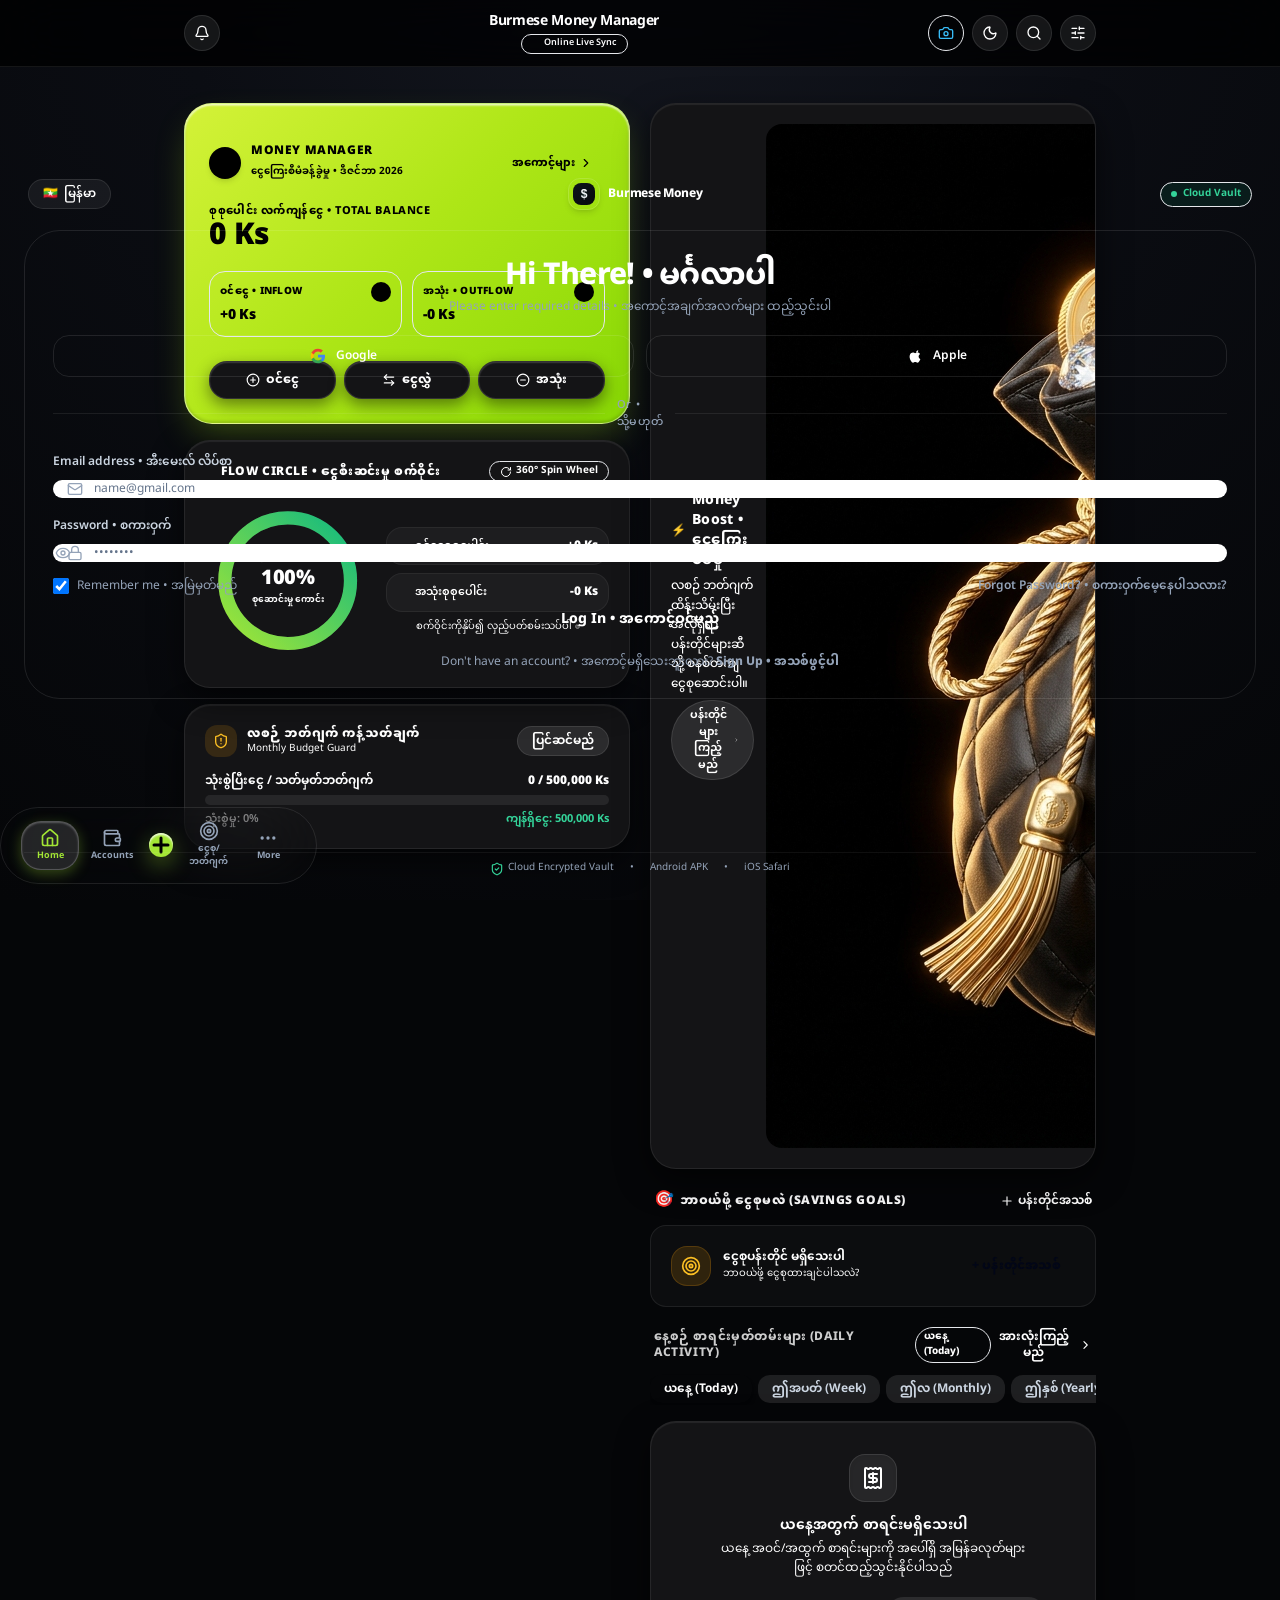
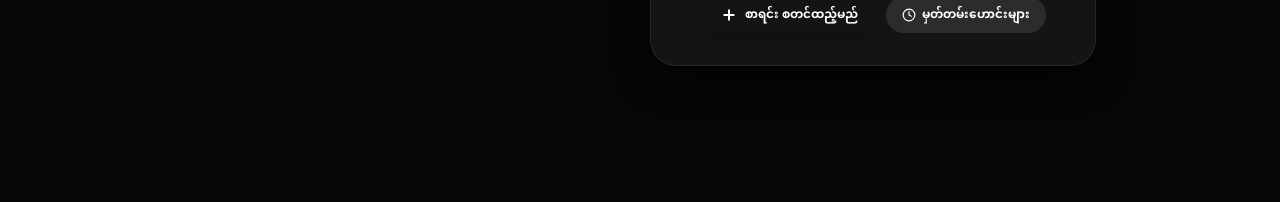
==== commit 2508fc22: "feat: display only today transactions on dashboard with 3-item limit and full period history review " ====
--- a/index.html
+++ b/index.html
@@ -1273,13 +1273,34 @@
         </div>
       </div>
 
-          <!-- Section Header: Daily Transactions & Activity -->
-      <div class="flex items-center justify-between px-1 pt-1">
-        <h3 class="text-xs font-extrabold text-white/80 uppercase tracking-wider">နေ့စဉ် စာရင်းမှတ်တမ်းများ (Daily Activity)</h3>
-        <button onclick="switchView('overview')" class="text-xs font-bold text-[#A3E635] hover:underline flex items-center gap-0.5 cursor-pointer">
-          <span>အားလုံးကြည့်မည်</span>
-          <i data-lucide="chevron-right" class="w-3.5 h-3.5"></i>
-        </button>
+          <!-- Section Header: Daily Transactions & Activity with Period Selector -->
+      <div class="space-y-2.5 pt-1">
+        <div class="flex items-center justify-between px-1">
+          <div class="flex items-center gap-2">
+            <h3 class="text-xs font-extrabold text-white/80 uppercase tracking-wider" id="home-tx-section-title">နေ့စဉ် စာရင်းမှတ်တမ်းများ (Daily Activity)</h3>
+            <span id="home-tx-period-badge" class="text-[10px] font-extrabold px-2 py-0.5 rounded-full bg-[#C8FF00]/15 text-[#C8FF00] border border-[#C8FF00]/25">ယနေ့ (Today)</span>
+          </div>
+          <button onclick="openAllTransactionsModal()" class="text-xs font-bold text-[#A3E635] hover:underline flex items-center gap-0.5 cursor-pointer">
+            <span>အားလုံးကြည့်မည်</span>
+            <i data-lucide="chevron-right" class="w-3.5 h-3.5"></i>
+          </button>
+        </div>
+
+        <!-- Period Selector Pills (ယနေ့ • ဤအပတ် • ဤလ • ဤနှစ်) -->
+        <div class="flex items-center gap-1.5 overflow-x-auto no-scrollbar py-0.5 px-0.5">
+          <button type="button" onclick="setHomeTxPeriod('today')" id="home-period-today" class="px-3.5 py-1.5 rounded-xl text-xs font-bold bg-[#C8FF00] text-black shadow-md shadow-[#C8FF00]/20 shrink-0 cursor-pointer transition">
+            ယနေ့ (Today)
+          </button>
+          <button type="button" onclick="setHomeTxPeriod('week')" id="home-period-week" class="px-3.5 py-1.5 rounded-xl text-xs font-bold bg-white/10 text-slate-300 hover:text-white shrink-0 cursor-pointer transition">
+            ဤအပတ် (Week)
+          </button>
+          <button type="button" onclick="setHomeTxPeriod('month')" id="home-period-month" class="px-3.5 py-1.5 rounded-xl text-xs font-bold bg-white/10 text-slate-300 hover:text-white shrink-0 cursor-pointer transition">
+            ဤလ (Monthly)
+          </button>
+          <button type="button" onclick="setHomeTxPeriod('year')" id="home-period-year" class="px-3.5 py-1.5 rounded-xl text-xs font-bold bg-white/10 text-slate-300 hover:text-white shrink-0 cursor-pointer transition">
+            ဤနှစ် (Yearly)
+          </button>
+        </div>
       </div>
 
       <!-- Grouped Daily Transactions List -->
@@ -1389,6 +1410,23 @@
           </div>
         </div>
       </div>
+        </div>
+      </div>
+
+      <!-- Period Cashflow Transactions List in Overview -->
+      <div class="p-5 rounded-[28px] spendee-card space-y-3">
+        <div class="flex items-center justify-between">
+          <div>
+            <h3 class="text-xs font-black text-white uppercase tracking-wider" id="overview-txs-title">လစဉ် စာရင်းမှတ်တမ်းများ (Monthly Records)</h3>
+            <p class="text-[10px] text-slate-400" id="overview-txs-subtitle">လက်ရှိရွေးချယ်ထားသော ကာလအတွင်း စာရင်းများ</p>
+          </div>
+          <button onclick="openAllTransactionsModal(appState.periodMode === 'year' ? 'year' : 'month')" class="text-xs font-bold text-[#A3E635] hover:underline flex items-center gap-0.5 cursor-pointer">
+            <span>အားလုံးစစ်ဆေးမည်</span>
+            <i data-lucide="chevron-right" class="w-3.5 h-3.5"></i>
+          </button>
+        </div>
+        <div id="overview-transactions-list" class="space-y-2 max-h-80 overflow-y-auto no-scrollbar">
+          <!-- Rendered monthly or yearly transactions -->
         </div>
       </div>
         </div>
@@ -1821,7 +1859,7 @@
   </div>
 
   <!-- ================= MODAL: TRANSACTION DETAIL (ပြေစာ/မှတ်တမ်း အသေးစိတ်ကြည့်ရန်) ================= -->
-  <div id="tx-detail-modal" onclick="if(event.target === this) closeTransactionDetailModal()" class="fixed inset-0 z-[160] bg-black/85 backdrop-blur-2xl hidden items-end sm:items-center justify-center p-0 sm:p-4 overflow-y-auto">
+  <div id="tx-detail-modal" onclick="if(event.target === this) closeTransactionDetailModal()" class="fixed inset-0 z-[200] bg-black/85 backdrop-blur-2xl hidden items-end sm:items-center justify-center p-0 sm:p-4 overflow-y-auto">
     <div class="w-full max-w-md rounded-t-[36px] sm:rounded-[36px] bg-[#121622]/95 border-t sm:border border-white/15 shadow-[0_25px_60px_rgba(0,0,0,0.8)] p-5 sm:p-6 space-y-4 animate-apple-sheet my-auto text-left relative overflow-hidden max-h-[92vh] overflow-y-auto no-scrollbar">
       
       <!-- Top Radiant Beam Accent -->
@@ -3328,6 +3366,85 @@
   </div>
 
 
+  <!-- ================= ALL TRANSACTIONS & HISTORY MODAL (ရက်၊ အပတ်၊ လ၊ နှစ် စာရင်းစုံ) ================= -->
+  <div id="all-transactions-modal" onclick="if(event.target === this) closeAllTransactionsModal()" class="fixed inset-0 z-[190] bg-black/90 backdrop-blur-2xl hidden items-end sm:items-center justify-center p-0 sm:p-4 overflow-y-auto">
+    <div class="w-full max-w-lg rounded-t-[32px] sm:rounded-[32px] spendee-card p-5 sm:p-6 border border-white/15 shadow-2xl animate-apple-sheet space-y-4 max-h-[92vh] flex flex-col">
+      
+      <!-- Modal Header -->
+      <div class="flex items-center justify-between pb-3 border-b border-white/[0.08] shrink-0">
+        <div class="flex items-center gap-2.5">
+          <div class="w-10 h-10 rounded-2xl bg-[#C8FF00]/15 text-[#C8FF00] flex items-center justify-center border border-[#C8FF00]/20">
+            <i data-lucide="receipt" class="w-5 h-5 stroke-[2.2]"></i>
+          </div>
+          <div>
+            <h3 class="text-base font-black text-white">စာရင်းမှတ်တမ်းများ (History Records)</h3>
+            <p class="text-[11px] text-white/60">ရက်၊ အပတ်၊ လ၊ နှစ်အလိုက် စာရင်းများ ပြန်လည်စစ်ဆေးရန်</p>
+          </div>
+        </div>
+        <button type="button" onclick="closeAllTransactionsModal()" class="w-8 h-8 rounded-full bg-white/10 hover:bg-white/15 flex items-center justify-center text-slate-300 hover:text-white cursor-pointer transition">
+          <i data-lucide="x" class="w-4 h-4"></i>
+        </button>
+      </div>
+
+      <!-- Period Filter Segmented Bar -->
+      <div class="flex items-center gap-1.5 overflow-x-auto no-scrollbar py-1 shrink-0">
+        <button type="button" onclick="setAllTxHistoryPeriod('today')" id="alltx-period-today" class="px-3 py-1.5 rounded-xl text-xs font-bold bg-[#C8FF00] text-black shadow-md shadow-[#C8FF00]/20 shrink-0 cursor-pointer transition">
+          ယနေ့ (Today)
+        </button>
+        <button type="button" onclick="setAllTxHistoryPeriod('week')" id="alltx-period-week" class="px-3 py-1.5 rounded-xl text-xs font-bold bg-white/10 text-slate-300 hover:text-white shrink-0 cursor-pointer transition">
+          ဤအပတ် (Week)
+        </button>
+        <button type="button" onclick="setAllTxHistoryPeriod('month')" id="alltx-period-month" class="px-3 py-1.5 rounded-xl text-xs font-bold bg-white/10 text-slate-300 hover:text-white shrink-0 cursor-pointer transition">
+          ဤလ (Monthly)
+        </button>
+        <button type="button" onclick="setAllTxHistoryPeriod('year')" id="alltx-period-year" class="px-3 py-1.5 rounded-xl text-xs font-bold bg-white/10 text-slate-300 hover:text-white shrink-0 cursor-pointer transition">
+          ဤနှစ် (Yearly)
+        </button>
+        <button type="button" onclick="setAllTxHistoryPeriod('all')" id="alltx-period-all" class="px-3 py-1.5 rounded-xl text-xs font-bold bg-white/10 text-slate-300 hover:text-white shrink-0 cursor-pointer transition">
+          အားလုံး (All Time)
+        </button>
+      </div>
+
+      <!-- Financial KPI Summary for selected period -->
+      <div class="grid grid-cols-3 gap-2 p-3 rounded-2xl bg-white/[0.04] border border-white/10 shrink-0 text-center">
+        <div>
+          <span class="text-[10px] text-slate-400 font-semibold block">ဝင်ငွေ (+)</span>
+          <span class="text-xs font-black text-[#C8FF00]" id="alltx-kpi-income">0 Ks</span>
+        </div>
+        <div>
+          <span class="text-[10px] text-slate-400 font-semibold block">ထွက်ငွေ (-)</span>
+          <span class="text-xs font-black text-[#FF453A]" id="alltx-kpi-expense">0 Ks</span>
+        </div>
+        <div>
+          <span class="text-[10px] text-slate-400 font-semibold block">အသားတင် (Net)</span>
+          <span class="text-xs font-black text-white" id="alltx-kpi-net">0 Ks</span>
+        </div>
+      </div>
+
+      <!-- Search & Type Filter Row -->
+      <div class="space-y-2 shrink-0">
+        <div class="relative">
+          <i data-lucide="search" class="w-4 h-4 text-slate-400 absolute left-3 top-1/2 -translate-y-1/2 pointer-events-none"></i>
+          <input type="text" id="alltx-search-input" oninput="renderAllTxHistoryModal()" placeholder="မှတ်စု၊ ဆိုင်အမည်၊ ပမာဏ ရှာဖွေပါ..." class="w-full bg-white/[0.08] focus:bg-white/12 border border-white/15 focus:border-[#C8FF00]/60 rounded-xl pl-9 pr-3 py-2 text-xs text-white placeholder-slate-400 focus:outline-none transition">
+        </div>
+
+        <div class="flex items-center gap-1.5 overflow-x-auto no-scrollbar text-[11px] font-bold">
+          <button type="button" onclick="setAllTxHistoryType('all')" id="alltx-type-all" class="px-3 py-1 rounded-lg bg-[#C8FF00] text-black font-bold shrink-0 cursor-pointer">အားလုံး</button>
+          <button type="button" onclick="setAllTxHistoryType('expense')" id="alltx-type-expense" class="px-3 py-1 rounded-lg bg-white/10 text-slate-300 hover:text-white shrink-0 cursor-pointer">ထွက်ငွေ (-)</button>
+          <button type="button" onclick="setAllTxHistoryType('income')" id="alltx-type-income" class="px-3 py-1 rounded-lg bg-white/10 text-slate-300 hover:text-white shrink-0 cursor-pointer">ဝင်ငွေ (+)</button>
+          <button type="button" onclick="setAllTxHistoryType('transfer')" id="alltx-type-transfer" class="px-3 py-1 rounded-lg bg-white/10 text-slate-300 hover:text-white shrink-0 cursor-pointer">အကောင့်လွှဲ</button>
+        </div>
+      </div>
+
+      <!-- Transaction List Scroll Area -->
+      <div id="alltx-history-list" class="flex-1 overflow-y-auto space-y-3 pr-1 min-h-[200px] max-h-[50vh]">
+        <!-- Grouped by date cards rendered dynamically -->
+      </div>
+
+    </div>
+  </div>
+
+
   <!-- ================= DEDICATED SEARCH MODAL ================= -->
   <div id="search-modal" onclick="if(event.target === this) closeSearchModal()" class="fixed inset-0 z-[200] bg-black/90 backdrop-blur-md hidden items-start sm:items-center justify-center p-4 pt-12 sm:pt-4 overflow-y-auto">
     <div class="w-full max-w-md rounded-[32px] spendee-card p-5 border border-white/15 shadow-2xl animate-apple-sheet space-y-4 my-auto">
@@ -3380,7 +3497,7 @@
   </div>
 
   <!-- ================= DELETE CONFIRMATION MODAL ================= -->
-  <div id="delete-confirm-modal" onclick="if(event.target === this) closeDeleteModal()" class="fixed inset-0 z-[220] bg-black/90 backdrop-blur-md hidden items-center justify-center p-4">
+  <div id="delete-confirm-modal" onclick="if(event.target === this) closeDeleteModal()" class="fixed inset-0 z-[250] bg-black/90 backdrop-blur-md hidden items-center justify-center p-4">
     <div class="w-full max-w-sm rounded-[32px] spendee-card p-6 border border-rose-500/30 shadow-2xl animate-apple-sheet space-y-4 text-center">
       
       <!-- Danger Trash Icon -->
@@ -3653,6 +3770,7 @@
       selectedType: 'expense',
       selectedCategory: 'food',
       currentTxFilter: 'all',
+      homeTxPeriod: 'today',
       activeViewingAccountId: null,
       periodMode: 'month',
       selectedYear: new Date().getFullYear()
@@ -4198,8 +4316,12 @@
       renderAccounts();
       renderDonutChart();
       renderHomeTransactions();
+      renderOverviewTransactions();
       renderRecentTransactions();
       renderAllTransactions();
+      if (!document.getElementById('all-transactions-modal')?.classList.contains('hidden')) {
+        renderAllTxHistoryModal();
+      }
       renderGoals();
       renderWeekStrip();
       if (window.lucide) lucide.createIcons();
@@ -5687,6 +5809,8 @@
         if (e.key === 'Escape') {
           closeAddModal();
           closeAccountDetailModal();
+          closeAllTransactionsModal();
+          closeSearchModal();
           closeAddGoalModal();
           closeDepositGoalModal();
           closeSetBudgetModal();
@@ -6497,6 +6621,7 @@
       } else if (viewName === 'overview') {
         renderDonutChart();
         renderAnnualBarChart();
+        renderOverviewTransactions();
       } else if (viewName === 'budgets') {
         renderGoals();
       } else if (viewName === 'more') {
@@ -6570,10 +6695,106 @@
       }, 1200);
     }
 
+    /* ================= TRANSACTIONS ENGINE: CARDS & PERIOD FILTERING ================= */
+
+    function renderTxCardHTML(t) {
+      const sym = getCurrencySymbol();
+      let catName = 'Transaction';
+      let iconName = 'arrow-right';
+      let color = '#64748B';
+
+      if (t.type === 'expense') {
+        const c = EXPENSE_CATEGORIES.find(cat => cat.id === t.categoryId);
+        catName = c ? (appState.lang === 'my' ? c.name_my : c.name_en) : (t.categoryId || 'Expense');
+        iconName = c ? c.icon : 'shopping-bag';
+        color = c ? c.color : '#FF453A';
+      } else if (t.type === 'income') {
+        const c = INCOME_CATEGORIES.find(cat => cat.id === t.categoryId);
+        catName = c ? (appState.lang === 'my' ? c.name_my : c.name_en) : (t.categoryId || 'Income');
+        iconName = c ? c.icon : 'briefcase';
+        color = c ? c.color : '#C8FF00';
+      } else if (t.type === 'transfer') {
+        catName = appState.lang === 'my' ? 'အကောင့်လွှဲငွေ' : 'Transfer';
+        iconName = 'arrow-left-right';
+        color = '#0A84FF';
+      }
+
+      const acc = appState.accounts.find(a => a.id === t.accountId);
+      const accName = acc ? (appState.lang === 'my' ? acc.name_my : acc.name_en) : 'Account';
+
+      const isExp = t.type === 'expense';
+      const isInc = t.type === 'income';
+
+      return `
+        <div class="p-3.5 sm:p-4 rounded-2xl fold-boost-card flex items-center justify-between gap-3 group transition cursor-pointer hover:border-white/20 active:scale-[0.99]" onclick="triggerGaugeSpinAnimation(); openTransactionDetailModal('${t.id}');">
+          <div class="flex items-center gap-3.5 min-w-0">
+            <div class="w-11 h-11 rounded-2xl flex items-center justify-center shrink-0 border border-white/10 shadow-md relative" style="background-color: ${color}22; color: ${color};">
+              <i data-lucide="${iconName}" class="w-5 h-5 stroke-[2.2]"></i>
+            </div>
+            <div class="min-w-0 truncate">
+              <div class="flex items-center gap-2">
+                <h4 class="font-bold text-white text-sm truncate">${catName}</h4>
+                <span class="text-[9px] font-extrabold px-2 py-0.5 rounded-full ${isExp ? 'bg-rose-500/15 text-rose-300 border border-rose-500/20' : (isInc ? 'bg-[#C8FF00]/15 text-[#C8FF00] border border-[#C8FF00]/25' : 'bg-blue-500/15 text-blue-300 border border-blue-500/20')}">
+                  ${isExp ? '10% Back' : (isInc ? 'Bonus' : 'Transfer')}
+                </span>
+              </div>
+              <div class="flex items-center gap-2 text-xs text-white/50 truncate mt-0.5">
+                <span class="truncate">${t.note || accName}</span>
+                <span>•</span>
+                <span class="shrink-0 text-white/40">${t.date || 'Today'}</span>
+              </div>
+            </div>
+          </div>
+
+          <div class="text-right shrink-0 flex items-center gap-3">
+            <div>
+              <div class="flex items-center gap-1.5 justify-end">
+                <span class="w-1.5 h-1.5 rounded-full bg-[#30D158] inline-block animate-pulse"></span>
+                <span class="text-[10px] font-bold text-white/60 uppercase">Online</span>
+              </div>
+              <p class="font-black text-sm tracking-tight ${isExp ? 'text-[#FF453A]' : (isInc ? 'text-[#C8FF00]' : 'text-[#0A84FF]')} mt-0.5">
+                ${isExp ? '-' : (isInc ? '+' : '')}${formatNumber(t.amount)} ${sym}
+              </p>
+            </div>
+            <button onclick="event.stopPropagation(); promptDeleteTransaction('${t.id}')" title="Delete" class="w-7 h-7 rounded-full hover:bg-rose-500/20 text-white/30 hover:text-rose-400 flex items-center justify-center transition cursor-pointer">
+              <i data-lucide="trash-2" class="w-3.5 h-3.5"></i>
+            </button>
+          </div>
+        </div>
+      `;
+    }
+
+    function setHomeTxPeriod(period) {
+      appState.homeTxPeriod = period;
+      const periods = ['today', 'week', 'month', 'year'];
+      periods.forEach(p => {
+        const btn = document.getElementById(`home-period-${p}`);
+        if (btn) {
+          if (p === period) {
+            btn.className = "px-3.5 py-1.5 rounded-xl text-xs font-bold bg-[#C8FF00] text-black shadow-md shadow-[#C8FF00]/20 shrink-0 cursor-pointer transition";
+            try { btn.scrollIntoView({ behavior: 'smooth', block: 'nearest', inline: 'center' }); } catch(e){}
+          } else {
+            btn.className = "px-3.5 py-1.5 rounded-xl text-xs font-bold bg-white/10 text-slate-300 hover:text-white shrink-0 cursor-pointer transition";
+          }
+        }
+      });
+
+      const badge = document.getElementById('home-tx-period-badge');
+      if (badge) {
+        if (period === 'today') badge.textContent = appState.lang === 'my' ? 'ယနေ့ (Today)' : 'Today';
+        else if (period === 'week') badge.textContent = appState.lang === 'my' ? 'ဤအပတ် (Week)' : 'This Week';
+        else if (period === 'month') badge.textContent = appState.lang === 'my' ? 'ဤလ (Monthly)' : 'This Month';
+        else if (period === 'year') badge.textContent = appState.lang === 'my' ? 'ဤနှစ် (Yearly)' : 'This Year';
+      }
+
+      renderHomeTransactions();
+    }
+
     function renderHomeTransactions() {
       const container = document.getElementById('home-transactions-list');
       if (!container) return;
 
+      const sym = getCurrencySymbol();
       const query = (document.getElementById('global-search-input')?.value || '').toLowerCase().trim();
       let txs = [...appState.transactions];
 
@@ -6581,48 +6802,133 @@
         txs = txs.filter(t => (t.note || '').toLowerCase().includes(query) || (t.categoryId || '').toLowerCase().includes(query));
       }
 
-      const sym = getCurrencySymbol();
-
-      if (txs.length === 0) {
+      // Sort descending by date, then id
+      txs.sort((a,b) => (b.date || '').localeCompare(a.date || '') || (b.id || '').localeCompare(a.id || ''));
+
+      const period = appState.homeTxPeriod || 'today';
+      const todayStr = new Date().toISOString().split('T')[0];
+
+      // Helper date calculations
+      const now = new Date();
+      const dayOfWeek = (now.getDay() + 6) % 7; // Monday = 0
+      const startOfWeek = new Date(now.getFullYear(), now.getMonth(), now.getDate() - dayOfWeek);
+      const startOfWeekStr = startOfWeek.toISOString().split('T')[0];
+      const currMonthPrefix = todayStr.substring(0, 7);
+      const currYearPrefix = todayStr.substring(0, 4);
+
+      let filteredTxs = [];
+      if (period === 'today') {
+        filteredTxs = txs.filter(t => t.date === todayStr);
+      } else if (period === 'week') {
+        filteredTxs = txs.filter(t => t.date && t.date >= startOfWeekStr && t.date <= todayStr);
+      } else if (period === 'month') {
+        filteredTxs = txs.filter(t => t.date && t.date.startsWith(currMonthPrefix));
+      } else if (period === 'year') {
+        filteredTxs = txs.filter(t => t.date && t.date.startsWith(currYearPrefix));
+      } else {
+        filteredTxs = txs;
+      }
+
+      // If no transactions in this period
+      if (filteredTxs.length === 0) {
+        let emptyTitle = appState.lang === 'my' ? 'ယနေ့အတွက် စာရင်းမရှိသေးပါ' : 'No Transactions Today';
+        let emptyDesc = appState.lang === 'my' ? 'ယနေ့ အဝင်/အထွက် စာရင်းများကို အပေါ်ရှိ အမြန်ခလုတ်များဖြင့် စတင်ထည့်သွင်းနိုင်ပါသည်' : 'Start tracking today\'s cash flow with the quick buttons above';
+
+        if (period === 'week') {
+          emptyTitle = appState.lang === 'my' ? 'ဤအပတ်တွင် စာရင်းမှတ်တမ်း မရှိသေးပါ' : 'No Transactions This Week';
+          emptyDesc = appState.lang === 'my' ? 'ဤအပတ်အတွင်း သုံးစွဲ/ဝင်ငွေ စာရင်းများကို စတင်ထည့်သွင်းပါ' : 'No transactions recorded for the current week';
+        } else if (period === 'month') {
+          emptyTitle = appState.lang === 'my' ? 'ဤလတွင် စာရင်းမှတ်တမ်း မရှိသေးပါ' : 'No Transactions This Month';
+          emptyDesc = appState.lang === 'my' ? 'ဤလအတွင်း အဝင်/အထွက် စာရင်းများကို စတင်မှတ်သားပါ' : 'No transactions recorded for the current month';
+        } else if (period === 'year') {
+          emptyTitle = appState.lang === 'my' ? 'ဤနှစ်တွင် စာရင်းမှတ်တမ်း မရှိသေးပါ' : 'No Transactions This Year';
+          emptyDesc = appState.lang === 'my' ? 'ဤနှစ်အတွင်း စာရင်းမှတ်တမ်းများ မရှိသေးပါ' : 'No transactions recorded for the current year';
+        }
+
         container.innerHTML = `
-          <div class="p-8 rounded-[28px] fold-card-dark text-center space-y-4 my-2">
-            <div class="w-14 h-14 rounded-2xl bg-white/[0.08] text-[#C8FF00] mx-auto flex items-center justify-center border border-white/10 shadow-inner">
-              <i data-lucide="receipt" class="w-7 h-7 stroke-[2.2]"></i>
+          <div class="p-6 sm:p-8 rounded-[28px] fold-card-dark text-center space-y-3.5 my-2 border border-white/10">
+            <div class="w-12 h-12 rounded-2xl bg-white/[0.08] text-[#C8FF00] mx-auto flex items-center justify-center border border-white/10 shadow-inner">
+              <i data-lucide="receipt" class="w-6 h-6 stroke-[2.2]"></i>
             </div>
             <div class="space-y-1">
-              <h4 class="text-base font-bold text-white">${appState.lang === 'my' ? 'စာရင်းမှတ်တမ်း မရှိသေးပါ' : 'No Transactions Yet'}</h4>
-              <p class="text-xs text-white/60 max-w-xs mx-auto leading-relaxed">
-                ${appState.lang === 'my' ? 'နေ့စဉ် အဝင်/အထွက် စာရင်းများကို အပေါ်ရှိ အမြန်ခလုတ်များဖြင့် စတင်ထည့်သွင်းနိုင်ပါသည်' : 'Start tracking your daily cash flow with the quick action buttons'}
-              </p>
+              <h4 class="text-sm font-bold text-white">${emptyTitle}</h4>
+              <p class="text-xs text-white/60 max-w-xs mx-auto leading-relaxed">${emptyDesc}</p>
             </div>
-            <button onclick="triggerGaugeSpinAnimation(); openAddModal('expense')" class="inline-flex items-center gap-2 px-6 py-3 rounded-full bg-[#C8FF00] text-black font-bold text-xs shadow-lg shadow-[#C8FF00]/30 btn-press cursor-pointer">
-              <i data-lucide="plus" class="w-4 h-4 stroke-[3]"></i>
-              <span>${appState.lang === 'my' ? 'စာရင်း စတင်ထည့်သွင်းမည်' : 'Add First Transaction'}</span>
-            </button>
+            <div class="flex items-center justify-center gap-2 pt-1">
+              <button onclick="triggerGaugeSpinAnimation(); openAddModal('expense')" class="inline-flex items-center gap-2 px-5 py-2.5 rounded-full bg-[#C8FF00] text-black font-bold text-xs shadow-lg shadow-[#C8FF00]/30 btn-press cursor-pointer">
+                <i data-lucide="plus" class="w-4 h-4 stroke-[3]"></i>
+                <span>${appState.lang === 'my' ? 'စာရင်း စတင်ထည့်မည်' : 'Add Transaction'}</span>
+              </button>
+              <button onclick="openAllTransactionsModal('all')" class="inline-flex items-center gap-1.5 px-4 py-2.5 rounded-full bg-white/10 hover:bg-white/15 text-white font-bold text-xs cursor-pointer transition">
+                <i data-lucide="clock" class="w-3.5 h-3.5"></i>
+                <span>${appState.lang === 'my' ? 'မှတ်တမ်းဟောင်းများ' : 'History'}</span>
+              </button>
+            </div>
           </div>
         `;
         if (window.lucide) lucide.createIcons();
         return;
       }
 
-      // Sort descending by date
-      txs.sort((a,b) => (b.date || '').localeCompare(a.date || ''));
-
-      // Group by date
+      // When period === 'today'
+      if (period === 'today') {
+        let dayNet = 0;
+        filteredTxs.forEach(t => {
+          const amt = Number(t.amount) || 0;
+          if (t.type === 'expense') dayNet -= amt;
+          else if (t.type === 'income') dayNet += amt;
+        });
+
+        // User explicitly requested: "ဒီနေ့သုံးတဲ့ငွေ ၃ စင်းကိုပဲ ပြချင်တာပါ။"
+        // Limit to latest 3 transactions on home dashboard
+        const displayTxs = filteredTxs.slice(0, 3);
+
+        let outputHTML = `
+          <div class="space-y-2.5">
+            <div class="flex items-center justify-between text-xs text-white/60 font-semibold px-1 pt-1">
+              <span class="flex items-center gap-1.5">
+                <span class="w-1.5 h-1.5 rounded-full bg-[#C8FF00]"></span>
+                <span>${appState.lang === 'my' ? 'ယနေ့ (Today)' : 'Today'}</span>
+                <span class="text-[10px] text-white/40">(${filteredTxs.length} ခု)</span>
+              </span>
+              <span class="${dayNet < 0 ? 'text-[#FF453A]' : (dayNet > 0 ? 'text-[#C8FF00]' : 'text-white/60')} font-black">
+                ${dayNet < 0 ? '-' : (dayNet > 0 ? '+' : '')}${formatNumber(Math.abs(dayNet))} ${sym}
+              </span>
+            </div>
+            <div class="space-y-2">
+              ${displayTxs.map(t => renderTxCardHTML(t)).join('')}
+            </div>
+        `;
+
+        if (filteredTxs.length > 3) {
+          outputHTML += `
+            <button onclick="openAllTransactionsModal('today')" class="w-full py-3 rounded-2xl bg-white/[0.05] hover:bg-white/10 border border-white/10 text-xs text-white/80 font-bold flex items-center justify-center gap-1.5 transition cursor-pointer">
+              <i data-lucide="layers" class="w-4 h-4 text-[#C8FF00]"></i>
+              <span>${appState.lang === 'my' ? `ယနေ့ စာရင်း နောက်ထပ် (${filteredTxs.length - 3}) ခု ရှိပါသေးသည် • အားလုံးကြည့်မည်` : `View all ${filteredTxs.length} today transactions`}</span>
+              <i data-lucide="chevron-right" class="w-3.5 h-3.5"></i>
+            </button>
+          `;
+        }
+
+        outputHTML += `</div>`;
+        container.innerHTML = outputHTML;
+        if (window.lucide) lucide.createIcons();
+        return;
+      }
+
+      // When period is 'week', 'month', or 'year': Group by date
       const groups = {};
-      txs.forEach(t => {
+      filteredTxs.forEach(t => {
         const d = t.date || 'Recent';
         if (!groups[d]) groups[d] = [];
         groups[d].push(t);
       });
 
-      const todayStr = new Date().toISOString().split('T')[0];
       const yDate = new Date();
       yDate.setDate(yDate.getDate() - 1);
       const yesterdayStr = yDate.toISOString().split('T')[0];
 
       let outputHTML = '';
-
       Object.keys(groups).forEach(dateStr => {
         const dayTxs = groups[dateStr];
         let dayNet = 0;
@@ -6642,87 +6948,241 @@
               <span class="flex items-center gap-1.5">
                 <span class="w-1.5 h-1.5 rounded-full bg-[#C8FF00]"></span>
                 <span>${displayDate}</span>
+                <span class="text-[10px] text-white/40">(${dayTxs.length} ခု)</span>
               </span>
               <span class="${dayNet < 0 ? 'text-[#FF453A]' : (dayNet > 0 ? 'text-[#C8FF00]' : 'text-white/60')} font-black">
                 ${dayNet < 0 ? '-' : (dayNet > 0 ? '+' : '')}${formatNumber(Math.abs(dayNet))} ${sym}
               </span>
             </div>
             <div class="space-y-2">
-        `;
-
-        dayTxs.forEach(t => {
-          let catName = 'Transaction';
-          let iconName = 'arrow-right';
-          let color = '#64748B';
-
-          if (t.type === 'expense') {
-            const c = EXPENSE_CATEGORIES.find(cat => cat.id === t.categoryId);
-            catName = c ? (appState.lang === 'my' ? c.name_my : c.name_en) : (t.categoryId || 'Expense');
-            iconName = c ? c.icon : 'shopping-bag';
-            color = c ? c.color : '#FF453A';
-          } else if (t.type === 'income') {
-            const c = INCOME_CATEGORIES.find(cat => cat.id === t.categoryId);
-            catName = c ? (appState.lang === 'my' ? c.name_my : c.name_en) : (t.categoryId || 'Income');
-            iconName = c ? c.icon : 'briefcase';
-            color = c ? c.color : '#C8FF00';
-          } else if (t.type === 'transfer') {
-            catName = appState.lang === 'my' ? 'အကောင့်လွှဲငွေ' : 'Transfer';
-            iconName = 'arrow-left-right';
-            color = '#0A84FF';
-          }
-
-          const acc = appState.accounts.find(a => a.id === t.accountId);
-          const accName = acc ? (appState.lang === 'my' ? acc.name_my : acc.name_en) : 'Account';
-
-          const isExp = t.type === 'expense';
-          const isInc = t.type === 'income';
-
-          outputHTML += `
-            <div class="p-3.5 sm:p-4 rounded-2xl fold-boost-card flex items-center justify-between gap-3 group transition cursor-pointer hover:border-white/20 active:scale-[0.99]" onclick="triggerGaugeSpinAnimation(); openTransactionDetailModal('${t.id}');">
-              <div class="flex items-center gap-3.5 min-w-0">
-                <div class="w-11 h-11 rounded-2xl flex items-center justify-center shrink-0 border border-white/10 shadow-md relative" style="background-color: ${color}22; color: ${color};">
-                  <i data-lucide="${iconName}" class="w-5 h-5 stroke-[2.2]"></i>
-                </div>
-                <div class="min-w-0 truncate">
-                  <div class="flex items-center gap-2">
-                    <h4 class="font-bold text-white text-sm truncate">${catName}</h4>
-                    <span class="text-[9px] font-extrabold px-2 py-0.5 rounded-full ${isExp ? 'bg-rose-500/15 text-rose-300 border border-rose-500/20' : (isInc ? 'bg-[#C8FF00]/15 text-[#C8FF00] border border-[#C8FF00]/25' : 'bg-blue-500/15 text-blue-300 border border-blue-500/20')}">
-                      ${isExp ? '10% Back' : (isInc ? 'Bonus' : 'Transfer')}
-                    </span>
-                  </div>
-                  <div class="flex items-center gap-2 text-xs text-white/50 truncate mt-0.5">
-                    <span class="truncate">${t.note || accName}</span>
-                    <span>•</span>
-                    <span class="shrink-0 text-white/40">${t.date || 'Today'}</span>
-                  </div>
-                </div>
-              </div>
-
-              <div class="text-right shrink-0 flex items-center gap-3">
-                <div>
-                  <div class="flex items-center gap-1.5 justify-end">
-                    <span class="w-1.5 h-1.5 rounded-full bg-[#30D158] inline-block animate-pulse"></span>
-                    <span class="text-[10px] font-bold text-white/60 uppercase">Online</span>
-                  </div>
-                  <p class="font-black text-sm tracking-tight ${isExp ? 'text-[#FF453A]' : (isInc ? 'text-[#C8FF00]' : 'text-[#0A84FF]')} mt-0.5">
-                    ${isExp ? '-' : (isInc ? '+' : '')}${formatNumber(t.amount)} ${sym}
-                  </p>
-                </div>
-                <button onclick="event.stopPropagation(); promptDeleteTransaction('${t.id}')" title="Delete" class="w-7 h-7 rounded-full hover:bg-rose-500/20 text-white/30 hover:text-rose-400 flex items-center justify-center transition cursor-pointer">
-                  <i data-lucide="trash-2" class="w-3.5 h-3.5"></i>
-                </button>
-              </div>
-            </div>
-          `;
-        });
-
-        outputHTML += `
+              ${dayTxs.map(t => renderTxCardHTML(t)).join('')}
             </div>
           </div>
         `;
       });
 
       container.innerHTML = outputHTML;
+      if (window.lucide) lucide.createIcons();
+    }
+
+    /* ================= ALL TRANSACTIONS & HISTORY MODAL ENGINE ================= */
+    let allTxHistoryPeriod = 'today';
+    let allTxHistoryType = 'all';
+
+    function openAllTransactionsModal(initialPeriod) {
+      if (initialPeriod) {
+        allTxHistoryPeriod = initialPeriod;
+      }
+      const modal = document.getElementById('all-transactions-modal');
+      if (modal) {
+        modal.classList.remove('hidden');
+        modal.classList.add('flex');
+        setAllTxHistoryPeriod(allTxHistoryPeriod);
+      }
+    }
+
+    function closeAllTransactionsModal() {
+      const modal = document.getElementById('all-transactions-modal');
+      if (modal) {
+        modal.classList.add('hidden');
+        modal.classList.remove('flex');
+      }
+    }
+
+    function setAllTxHistoryPeriod(period) {
+      allTxHistoryPeriod = period;
+      const periods = ['today', 'week', 'month', 'year', 'all'];
+      periods.forEach(p => {
+        const btn = document.getElementById(`alltx-period-${p}`);
+        if (btn) {
+          if (p === period) {
+            btn.className = "px-3 py-1.5 rounded-xl text-xs font-bold bg-[#C8FF00] text-black shadow-md shadow-[#C8FF00]/20 shrink-0 cursor-pointer transition";
+            try { btn.scrollIntoView({ behavior: 'smooth', block: 'nearest', inline: 'center' }); } catch(e){}
+          } else {
+            btn.className = "px-3 py-1.5 rounded-xl text-xs font-bold bg-white/10 text-slate-300 hover:text-white shrink-0 cursor-pointer transition";
+          }
+        }
+      });
+      renderAllTxHistoryModal();
+    }
+
+    function setAllTxHistoryType(type) {
+      allTxHistoryType = type;
+      const types = ['all', 'expense', 'income', 'transfer'];
+      types.forEach(t => {
+        const btn = document.getElementById(`alltx-type-${t}`);
+        if (btn) {
+          if (t === type) {
+            btn.className = "px-3 py-1 rounded-lg bg-[#C8FF00] text-black font-bold shrink-0 cursor-pointer";
+          } else {
+            btn.className = "px-3 py-1 rounded-lg bg-white/10 text-slate-300 hover:text-white shrink-0 cursor-pointer";
+          }
+        }
+      });
+      renderAllTxHistoryModal();
+    }
+
+    function renderAllTxHistoryModal() {
+      const container = document.getElementById('alltx-history-list');
+      if (!container) return;
+
+      const sym = getCurrencySymbol();
+      const searchVal = (document.getElementById('alltx-search-input')?.value || '').toLowerCase().trim();
+      const todayStr = new Date().toISOString().split('T')[0];
+
+      // Helper date calculations
+      const now = new Date();
+      const dayOfWeek = (now.getDay() + 6) % 7;
+      const startOfWeek = new Date(now.getFullYear(), now.getMonth(), now.getDate() - dayOfWeek);
+      const startOfWeekStr = startOfWeek.toISOString().split('T')[0];
+      const currMonthPrefix = todayStr.substring(0, 7);
+      const currYearPrefix = todayStr.substring(0, 4);
+
+      let txs = [...appState.transactions];
+      txs.sort((a,b) => (b.date || '').localeCompare(a.date || '') || (b.id || '').localeCompare(a.id || ''));
+
+      // 1. Filter by period
+      if (allTxHistoryPeriod === 'today') {
+        txs = txs.filter(t => t.date === todayStr);
+      } else if (allTxHistoryPeriod === 'week') {
+        txs = txs.filter(t => t.date && t.date >= startOfWeekStr && t.date <= todayStr);
+      } else if (allTxHistoryPeriod === 'month') {
+        txs = txs.filter(t => t.date && t.date.startsWith(currMonthPrefix));
+      } else if (allTxHistoryPeriod === 'year') {
+        txs = txs.filter(t => t.date && t.date.startsWith(currYearPrefix));
+      }
+
+      // 2. Compute KPI for this period (before type filter)
+      let periodInc = 0;
+      let periodExp = 0;
+      txs.forEach(t => {
+        const amt = Number(t.amount) || 0;
+        if (t.type === 'income') periodInc += amt;
+        else if (t.type === 'expense') periodExp += amt;
+      });
+      const periodNet = periodInc - periodExp;
+
+      const kpiInc = document.getElementById('alltx-kpi-income');
+      const kpiExp = document.getElementById('alltx-kpi-expense');
+      const kpiNet = document.getElementById('alltx-kpi-net');
+      if (kpiInc) kpiInc.textContent = `+${formatNumber(periodInc)} ${sym}`;
+      if (kpiExp) kpiExp.textContent = `-${formatNumber(periodExp)} ${sym}`;
+      if (kpiNet) {
+        kpiNet.textContent = `${periodNet < 0 ? '-' : (periodNet > 0 ? '+' : '')}${formatNumber(Math.abs(periodNet))} ${sym}`;
+        kpiNet.className = `text-xs font-black ${periodNet < 0 ? 'text-[#FF453A]' : (periodNet > 0 ? 'text-[#C8FF00]' : 'text-white')}`;
+      }
+
+      // 3. Filter by type
+      if (allTxHistoryType !== 'all') {
+        txs = txs.filter(t => t.type === allTxHistoryType);
+      }
+
+      // 4. Filter by search query
+      if (searchVal) {
+        txs = txs.filter(t => {
+          const n = (t.note || '').toLowerCase();
+          const c = (t.categoryId || '').toLowerCase();
+          const a = (t.amount || '').toString();
+          return n.includes(searchVal) || c.includes(searchVal) || a.includes(searchVal);
+        });
+      }
+
+      if (txs.length === 0) {
+        container.innerHTML = `
+          <div class="p-8 rounded-2xl bg-white/[0.03] text-center space-y-2 border border-white/5 my-4">
+            <i data-lucide="inbox" class="w-8 h-8 text-white/30 mx-auto"></i>
+            <p class="text-xs text-white/60 font-semibold">${appState.lang === 'my' ? 'ဤကာလအတွင်း စာရင်းမှတ်တမ်း မတွေ့ရှိပါ' : 'No transactions found in this period'}</p>
+          </div>
+        `;
+        if (window.lucide) lucide.createIcons();
+        return;
+      }
+
+      // Group by date
+      const groups = {};
+      txs.forEach(t => {
+        const d = t.date || 'Recent';
+        if (!groups[d]) groups[d] = [];
+        groups[d].push(t);
+      });
+
+      const yDate = new Date();
+      yDate.setDate(yDate.getDate() - 1);
+      const yesterdayStr = yDate.toISOString().split('T')[0];
+
+      let outputHTML = '';
+      Object.keys(groups).forEach(dateStr => {
+        const dayTxs = groups[dateStr];
+        let dayNet = 0;
+        dayTxs.forEach(t => {
+          const amt = Number(t.amount) || 0;
+          if (t.type === 'expense') dayNet -= amt;
+          else if (t.type === 'income') dayNet += amt;
+        });
+
+        let displayDate = dateStr;
+        if (dateStr === todayStr) displayDate = appState.lang === 'my' ? 'ယနေ့ (Today)' : 'Today';
+        else if (dateStr === yesterdayStr) displayDate = appState.lang === 'my' ? 'မနေ့က (Yesterday)' : 'Yesterday';
+
+        outputHTML += `
+          <div class="space-y-2">
+            <div class="flex items-center justify-between text-xs text-white/60 font-semibold px-1 pt-1">
+              <span class="flex items-center gap-1.5">
+                <span class="w-1.5 h-1.5 rounded-full bg-[#C8FF00]"></span>
+                <span>${displayDate}</span>
+                <span class="text-[10px] text-white/40">(${dayTxs.length} ခု)</span>
+              </span>
+              <span class="${dayNet < 0 ? 'text-[#FF453A]' : (dayNet > 0 ? 'text-[#C8FF00]' : 'text-white/60')} font-bold">
+                ${dayNet < 0 ? '-' : (dayNet > 0 ? '+' : '')}${formatNumber(Math.abs(dayNet))} ${sym}
+              </span>
+            </div>
+            <div class="space-y-2">
+              ${dayTxs.map(t => renderTxCardHTML(t)).join('')}
+            </div>
+          </div>
+        `;
+      });
+
+      container.innerHTML = outputHTML;
+      if (window.lucide) lucide.createIcons();
+    }
+
+    /* ================= OVERVIEW PERIOD TRANSACTIONS ================= */
+    function renderOverviewTransactions() {
+      const container = document.getElementById('overview-transactions-list');
+      if (!container) return;
+
+      const sym = getCurrencySymbol();
+      const yr = appState.selectedYear || new Date().getFullYear();
+      const isYear = appState.periodMode === 'year';
+      const currMonthPrefix = `${yr}-${(new Date().getMonth() + 1).toString().padStart(2, '0')}`;
+
+      let txs = [...appState.transactions];
+      txs.sort((a,b) => (b.date || '').localeCompare(a.date || '') || (b.id || '').localeCompare(a.id || ''));
+
+      if (isYear) {
+        txs = txs.filter(t => t.date && t.date.startsWith(yr.toString()));
+      } else {
+        txs = txs.filter(t => t.date && t.date.startsWith(currMonthPrefix));
+      }
+
+      const titleEl = document.getElementById('overview-txs-title');
+      if (titleEl) {
+        titleEl.textContent = isYear 
+          ? (appState.lang === 'my' ? `${yr} နှစ်ချုပ် စာရင်းမှတ်တမ်းများ (Yearly Records)` : `${yr} Yearly Records`)
+          : (appState.lang === 'my' ? `လစဉ် စာရင်းမှတ်တမ်းများ (Monthly Records)` : `Monthly Records`);
+      }
+
+      if (txs.length === 0) {
+        container.innerHTML = `
+          <div class="p-6 rounded-2xl bg-white/[0.03] text-center text-xs text-white/50 border border-white/5">
+            ${appState.lang === 'my' ? 'ဤကာလအတွင်း စာရင်းမှတ်တမ်း မရှိသေးပါ' : 'No records for this period'}
+          </div>
+        `;
+        return;
+      }
+
+      container.innerHTML = txs.slice(0, 10).map(t => renderTxCardHTML(t)).join('');
       if (window.lucide) lucide.createIcons();
     }
 
@@ -6756,6 +7216,7 @@
 
       renderStatsAndHero();
       renderDonutChart();
+      renderOverviewTransactions();
       if (window.lucide) lucide.createIcons();
     }
 
@@ -6765,6 +7226,7 @@
       document.getElementById('txt-chart-year-title').textContent = appState.selectedYear;
       renderStatsAndHero();
       renderDonutChart();
+      renderOverviewTransactions();
       if (appState.periodMode === 'year') renderAnnualBarChart();
       if (!document.getElementById('annual-report-modal').classList.contains('hidden')) {
         renderAnnualReportModal();
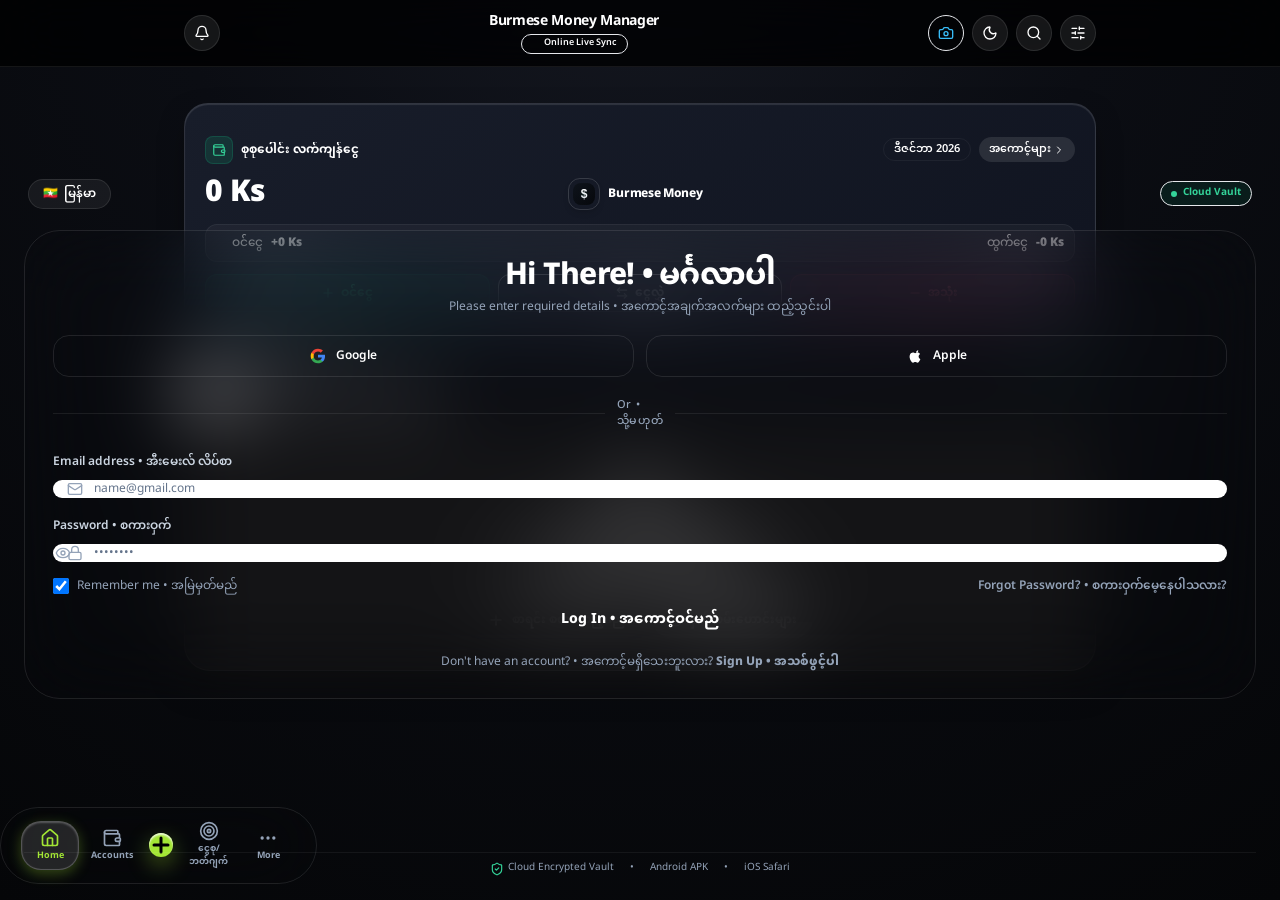
==== commit e128fba9: "Streamline UI: Compact hero balance card, remove visual clutter/redundant widgets, and clean microco" ====
--- a/index.html
+++ b/index.html
@@ -70,15 +70,22 @@
       filter: drop-shadow(0 0 6px rgba(163, 230, 53, 0.4));
     }
 
-    /* FOLD 3D Velvet Chartreuse & Obsidian Design System (Softer, Refined Luxury) */
+    /* Compact Luxury Titanium Hero Balance Card */
     .fold-hero-card {
-      background: linear-gradient(135deg, #D4F238 0%, #AEE617 48%, #88D805 100%) !important;
-      border-radius: 28px !important;
-      border: 1px solid rgba(255, 255, 255, 0.45) !important;
-      box-shadow: 0 16px 36px -8px rgba(160, 220, 20, 0.32),
-                  inset 0 1.5px 2px rgba(255, 255, 255, 0.75),
-                  inset 0 -2px 3px rgba(0, 0, 0, 0.15) !important;
-      color: #000000 !important;
+      background: linear-gradient(145deg, #181D2A 0%, #101420 100%) !important;
+      border-radius: 24px !important;
+      border: 1px solid rgba(255, 255, 255, 0.12) !important;
+      box-shadow: 0 12px 30px -8px rgba(0, 0, 0, 0.5),
+                  inset 0 1px 1px rgba(255, 255, 255, 0.12) !important;
+      color: #FFFFFF !important;
+    }
+
+    html.light .fold-hero-card {
+      background: linear-gradient(145deg, #FFFFFF 0%, #F8FAFC 100%) !important;
+      border: 1px solid rgba(0, 0, 0, 0.08) !important;
+      box-shadow: 0 10px 25px -5px rgba(0, 0, 0, 0.06),
+                  inset 0 1px 1px rgba(255, 255, 255, 0.9) !important;
+      color: #0F172A !important;
     }
 
     .fold-pill-btn {
@@ -946,11 +953,9 @@
     html.light #offline-guard-banner span {
       color: #FFFFFF !important;
     }
-    html.light .fold-hero-card *,
-    html.light .fold-hero-card span,
     html.light .fold-hero-card h1,
     html.light .fold-hero-card p {
-      color: #000000 !important;
+      color: #0F172A !important;
     }
 
     html.light .text-\[\#30D158\] {
@@ -1053,263 +1058,138 @@
       </div>
     </div>
 
-    <!-- ================= VIEW 1: HOME (FOLD 3D HERO, 3D MONEY BAG BOOST, ROTATING GAUGE WHEEL, DOORDASH/LYFT ACTIVITY) ================= -->
-    <div id="view-home" class="space-y-4">
+    <!-- ================= VIEW 1: HOME (COMPACT, FAST, SLEEK APPLE DESIGN) ================= -->
+    <div id="view-home" class="space-y-3.5 pb-24">
       
-      <!-- Tablet 2-Column Responsive Dashboard -->
-      <div class="tablet-home-grid">
-        <!-- Left Column: Hero Balance Card, Flow Circle Spin Gauge, Budget Guard -->
-        <div class="tablet-col space-y-4">
-          <!-- FOLD 3D Electric Lime Hero Card -->
-      <div class="p-5 sm:p-6 fold-hero-card space-y-4 relative overflow-hidden">
+      <!-- Compact Premium Balance Hero Card -->
+      <div class="p-4 sm:p-5 fold-hero-card space-y-3 relative overflow-hidden transition-all">
         
-        <!-- Specular Highlight Sheen -->
-        <div class="absolute -top-12 -right-12 w-44 h-44 bg-white/30 rounded-full blur-2xl pointer-events-none"></div>
-
-        <!-- Top Header: Logo & Card Details Pill -->
-        <div class="flex items-center justify-between relative z-10">
-          <div class="flex items-center gap-2.5">
-            <div class="w-8 h-8 rounded-full bg-black text-[#A3E635] flex items-center justify-center font-black text-xs shadow-md">
-              <i data-lucide="wallet" class="w-4 h-4 text-[#A3E635] stroke-[2.5]"></i>
+        <!-- Subtle Ambient Glow -->
+        <div class="absolute -top-10 -right-10 w-32 h-32 bg-emerald-500/10 rounded-full blur-2xl pointer-events-none"></div>
+
+        <!-- Top Header: Title & Accounts Link -->
+        <div class="flex items-center justify-between gap-2 relative z-10">
+          <div class="flex items-center gap-2 min-w-0">
+            <div class="w-7 h-7 rounded-lg bg-emerald-500/15 text-emerald-400 flex items-center justify-center font-bold text-xs border border-emerald-500/20 shadow-sm shrink-0">
+              <i data-lucide="wallet" class="w-3.5 h-3.5 stroke-[2.2]"></i>
             </div>
-            <div>
-              <span class="text-xs font-black tracking-wider text-black uppercase block leading-tight">MONEY MANAGER</span>
-              <span class="text-[10px] font-bold text-black/60" id="home-month-display">ငွေကြေးစီမံခန့်ခွဲမှု • နိုဝင်ဘာ ၂၀၂၆</span>
-            </div>
-          </div>
-          <button onclick="switchView('accounts')" class="px-3 py-1.5 rounded-full bg-black/15 hover:bg-black/25 active:scale-95 text-black font-extrabold text-[11px] transition cursor-pointer flex items-center gap-1 shadow-sm whitespace-nowrap">
-            <span id="hero-accounts-btn-lbl">အကောင့်များ</span>
-            <i data-lucide="chevron-right" class="w-3.5 h-3.5 stroke-[2.5]"></i>
-          </button>
+            <span class="text-xs font-bold text-white/70 truncate" id="home-cashflow-sub">စုစုပေါင်း လက်ကျန်ငွေ</span>
+          </div>
+          <div class="flex items-center gap-2 shrink-0">
+            <span class="text-[11px] font-semibold text-white/50 bg-white/5 px-2.5 py-0.5 rounded-full border border-white/5 whitespace-nowrap" id="home-month-display">နိုဝင်ဘာ ၂၀၂၆</span>
+            <button onclick="switchView('accounts')" class="px-2.5 py-1 rounded-full bg-white/10 hover:bg-white/15 active:scale-95 text-white/90 text-[11px] font-semibold transition cursor-pointer flex items-center gap-0.5 whitespace-nowrap shrink-0">
+              <span id="hero-accounts-btn-lbl">အကောင့်များ</span>
+              <i data-lucide="chevron-right" class="w-3 h-3 text-white/50"></i>
+            </button>
+          </div>
         </div>
 
         <!-- Main Balance Display -->
-        <div class="space-y-0.5 relative z-10 pt-1">
-          <p class="text-[11px] text-black/75 font-extrabold tracking-wider uppercase" id="home-cashflow-sub">စုစုပေါင်း လက်ကျန်ငွေ • TOTAL BALANCE</p>
-          <h1 class="text-3xl sm:text-4xl font-black text-black tracking-tight drop-shadow-sm" id="home-cashflow-val">0 Ks</h1>
-        </div>
-
-        <!-- Inflow & Outflow High-Contrast Badges -->
-        <div class="grid grid-cols-2 gap-2.5 pt-0.5 relative z-10">
-          <div class="p-2.5 rounded-2xl bg-black/10 backdrop-blur-sm border border-black/10 flex flex-col justify-between">
-            <div class="flex items-center justify-between">
-              <span class="text-[10px] text-black/75 font-black uppercase tracking-wide">ဝင်ငွေ • INFLOW</span>
-              <div class="w-5 h-5 rounded-full bg-black text-[#A3E635] flex items-center justify-center">
-                <i data-lucide="arrow-down-left" class="w-3 h-3 stroke-[3]"></i>
-              </div>
-            </div>
-            <span class="text-xs sm:text-sm font-black text-black whitespace-nowrap tracking-tight pt-1" id="home-inflow-val">+0 Ks</span>
-          </div>
-
-          <div class="p-2.5 rounded-2xl bg-black/10 backdrop-blur-sm border border-black/10 flex flex-col justify-between">
-            <div class="flex items-center justify-between">
-              <span class="text-[10px] text-black/75 font-black uppercase tracking-wide">အသုံး • OUTFLOW</span>
-              <div class="w-5 h-5 rounded-full bg-black text-[#FF453A] flex items-center justify-center">
-                <i data-lucide="arrow-up-right" class="w-3 h-3 stroke-[3]"></i>
-              </div>
-            </div>
-            <span class="text-xs sm:text-sm font-black text-black whitespace-nowrap tracking-tight pt-1" id="home-outflow-val">-0 Ks</span>
-          </div>
-        </div>
-
-        <!-- 3 Tactile Embossed Obsidian Quick Action Pills (Income, Transfer, Expense) -->
-        <div class="grid grid-cols-3 gap-2 pt-2 relative z-10">
-          <button onclick="triggerGaugeSpinAnimation(); openAddModal('income');" class="py-2.5 px-2 fold-pill-btn flex items-center justify-center gap-1.5 cursor-pointer font-extrabold text-xs whitespace-nowrap">
-            <i data-lucide="plus-circle" class="w-3.5 h-3.5 text-[#A3E635] shrink-0"></i>
+        <div class="relative z-10 pt-0.5">
+          <h1 class="text-3xl sm:text-4xl font-black text-white tracking-tight" id="home-cashflow-val">0 Ks</h1>
+        </div>
+
+        <!-- Inflow & Outflow Compact Strip -->
+        <div class="flex items-center justify-between p-2.5 rounded-xl bg-white/[0.04] border border-white/[0.06] relative z-10 text-xs">
+          <div class="flex items-center gap-2">
+            <span class="w-2 h-2 rounded-full bg-[#30D158]"></span>
+            <span class="text-white/60 font-medium">ဝင်ငွေ</span>
+            <span class="font-black text-[#30D158]" id="home-inflow-val">+0 Ks</span>
+          </div>
+          <div class="w-px h-3.5 bg-white/10"></div>
+          <div class="flex items-center gap-2">
+            <span class="w-2 h-2 rounded-full bg-[#FF453A]"></span>
+            <span class="text-white/60 font-medium">ထွက်ငွေ</span>
+            <span class="font-black text-[#FF453A]" id="home-outflow-val">-0 Ks</span>
+          </div>
+        </div>
+
+        <!-- 3 Slim Quick Action Buttons (Income, Transfer, Expense) -->
+        <div class="grid grid-cols-3 gap-2 pt-0.5 relative z-10">
+          <button onclick="openAddModal('income');" class="py-2.5 px-2 rounded-xl bg-emerald-500/10 hover:bg-emerald-500/20 border border-emerald-500/20 text-emerald-400 font-bold text-xs flex items-center justify-center gap-1.5 transition active:scale-95 cursor-pointer">
+            <i data-lucide="plus" class="w-3.5 h-3.5 stroke-[2.5]"></i>
             <span id="hero-btn-income">ဝင်ငွေ</span>
           </button>
-          <button onclick="triggerGaugeSpinAnimation(); openAddModal('transfer');" class="py-2.5 px-2 fold-pill-btn flex items-center justify-center gap-1.5 cursor-pointer font-extrabold text-xs whitespace-nowrap">
-            <i data-lucide="arrow-left-right" class="w-3.5 h-3.5 text-[#0A84FF] shrink-0"></i>
+          <button onclick="openAddModal('transfer');" class="py-2.5 px-2 rounded-xl bg-blue-500/10 hover:bg-blue-500/20 border border-blue-500/20 text-blue-400 font-bold text-xs flex items-center justify-center gap-1.5 transition active:scale-95 cursor-pointer">
+            <i data-lucide="arrow-left-right" class="w-3.5 h-3.5 stroke-[2.2]"></i>
             <span id="hero-btn-transfer">ငွေလွှဲ</span>
           </button>
-          <button onclick="triggerGaugeSpinAnimation(); openAddModal('expense');" class="py-2.5 px-2 fold-pill-btn flex items-center justify-center gap-1.5 cursor-pointer font-extrabold text-xs whitespace-nowrap">
-            <i data-lucide="minus-circle" class="w-3.5 h-3.5 text-[#FF453A] shrink-0"></i>
-            <span id="hero-btn-expense">အသုံး</span>
+          <button onclick="openAddModal('expense');" class="py-2.5 px-2 rounded-xl bg-rose-500/10 hover:bg-rose-500/20 border border-rose-500/20 text-rose-400 font-bold text-xs flex items-center justify-center gap-1.5 transition active:scale-95 cursor-pointer">
+            <i data-lucide="minus" class="w-3.5 h-3.5 stroke-[2.5]"></i>
+            <span id="hero-btn-expense">ထွက်ငွေ</span>
           </button>
         </div>
 
       </div>
 
-          <!-- ================= 3D DYNAMIC CASH FLOW GAUGE (CLEAN SEAMLESS VECTOR, NO BLURRY ARTIFACTS, NO CUT MARKS) ================= -->
-      <div class="p-4 sm:p-5 fold-card-dark relative overflow-hidden space-y-3 cursor-pointer group" onclick="triggerGaugeSpinAnimation(true)" title="စက်ဝိုင်းကို နှိပ်၍ လှည့်ပတ်နိုင်သည်">
-        <div class="flex items-center justify-between">
-          <div class="flex items-center gap-2">
-            <div class="w-2 h-2 rounded-full bg-[#A3E635] animate-ping"></div>
-            <span class="text-xs font-black tracking-wider text-white uppercase select-none">Flow Circle • ငွေစီးဆင်းမှု စက်ဝိုင်း</span>
-          </div>
-          <span class="text-[10px] font-bold text-[#A3E635] bg-[#A3E635]/15 border border-[#A3E635]/25 px-2.5 py-0.5 rounded-full flex items-center gap-1 select-none">
-            <i data-lucide="rotate-cw" class="w-3 h-3"></i>
-            <span>360° Spin Wheel</span>
-          </span>
-        </div>
-
-        <div class="flex flex-col sm:flex-row items-center justify-around gap-4 py-1">
-          <!-- 3D Spin Wheel SVG Container -->
-          <div class="relative w-36 h-36 flex items-center justify-center select-none">
-            <!-- Spinning SVG Donut Gauge: Single seamless vector ring, zero overlapping red dots or cuts -->
-            <svg id="home-gauge-svg" class="w-full h-full -rotate-90 transform transition-transform" viewBox="0 0 100 100">
-              <defs>
-                <linearGradient id="flowRingGrad" x1="0%" y1="0%" x2="100%" y2="100%">
-                  <stop offset="0%" stop-color="#A3E635" />
-                  <stop offset="100%" stop-color="#10B981" />
-                </linearGradient>
-              </defs>
-              <!-- Dark Gauge Track Background -->
-              <circle cx="50" cy="50" r="38" fill="transparent" stroke="rgba(255,255,255,0.08)" stroke-width="8"></circle>
-              
-              <!-- Clean Single Progress Ring: Seamless, zero-overlap, soothing emerald chartreuse -->
-              <circle id="home-gauge-ring" cx="50" cy="50" r="38" fill="transparent" stroke="url(#flowRingGrad)" stroke-width="8" stroke-dasharray="238.76" stroke-dashoffset="0" stroke-linecap="round" style="transition: stroke-dashoffset 0.8s ease;"></circle>
-            </svg>
-
-            <!-- Center Data Display with Coin Burst Anchor (Protected against text selection boxes) -->
-            <div id="home-gauge-center" class="absolute inset-0 flex flex-col items-center justify-center pointer-events-none text-center select-none" style="user-select: none;">
-              <span class="text-[8px] font-extrabold text-white/50 uppercase tracking-widest select-none">SAVED RATE</span>
-              <span id="home-gauge-pct" class="text-xl font-black text-white tracking-tight select-none">100%</span>
-              <span id="home-gauge-lbl" class="text-[9px] font-bold text-[#A3E635] select-none">စုဆောင်းမှုနှုန်း</span>
-              
-              <!-- Coin Burst Anchor -->
-              <div id="gauge-coin-anchor" class="absolute inset-0 flex items-center justify-center pointer-events-none"></div>
-            </div>
-          </div>
-
-          <!-- Quick Stats Beside Wheel -->
-          <div class="space-y-2 w-full max-w-[200px]">
-            <div class="p-2.5 rounded-2xl bg-white/[0.04] border border-white/[0.06] flex items-center justify-between">
-              <div class="flex items-center gap-2">
-                <div class="w-2.5 h-2.5 rounded-full bg-[#A3E635]"></div>
-                <span class="text-[11px] font-semibold text-white/70">ဝင်ငွေစုစုပေါင်း</span>
-              </div>
-              <span id="wheel-inflow-stat" class="text-xs font-black text-[#A3E635]">+0 Ks</span>
-            </div>
-
-            <div class="p-2.5 rounded-2xl bg-white/[0.04] border border-white/[0.06] flex items-center justify-between">
-              <div class="flex items-center gap-2">
-                <div class="w-2.5 h-2.5 rounded-full bg-[#FF453A]"></div>
-                <span class="text-[11px] font-semibold text-white/70">အသုံးစုစုပေါင်း</span>
-              </div>
-              <span id="wheel-outflow-stat" class="text-xs font-black text-[#FF453A]">-0 Ks</span>
-            </div>
-
-            <p class="text-[10px] text-white/40 text-center italic select-none">စက်ဝိုင်းကိုနှိပ်၍ လှည့်ပတ်စမ်းသပ်ပါ ↺</p>
-          </div>
-        </div>
-      </div>
-
-          <!-- ================= FEATURE 1: MONTHLY BUDGET GUARD (လစဉ် သုံးစွဲမှု ဘတ်ဂျက် ကန့်သတ်ချက်) ================= -->
-      <div class="p-4 sm:p-5 fold-card-dark space-y-3 shadow-xl">
-        <div class="flex items-center justify-between">
-          <div class="flex items-center gap-2.5">
-            <div class="w-8 h-8 rounded-xl bg-amber-500/15 text-amber-400 flex items-center justify-center">
-              <i data-lucide="shield-alert" class="w-4 h-4"></i>
-            </div>
-            <div>
-              <h3 class="text-xs font-black text-white uppercase tracking-wider">လစဉ် ဘတ်ဂျက် ကန့်သတ်ချက်</h3>
-              <p class="text-[10px] text-white/50">Monthly Budget Guard</p>
-            </div>
-          </div>
-          <button onclick="openSetBudgetModal()" class="px-3.5 py-1.5 rounded-full bg-white/10 hover:bg-white/15 text-xs font-bold text-white transition cursor-pointer active:scale-95 border border-white/10">
-            ပြင်ဆင်မည်
-          </button>
-        </div>
-
-        <div class="space-y-1.5 pt-1">
-          <div class="flex justify-between text-xs font-bold">
-            <span class="text-white/60">သုံးစွဲပြီးငွေ / သတ်မှတ်ဘတ်ဂျက်</span>
-            <span class="text-white font-black"><span id="home-budget-used">0</span> / <span id="home-budget-target">500,000</span> <span class="text-xs font-normal text-white/60" id="home-budget-sym">Ks</span></span>
-          </div>
-          <div class="w-full bg-white/[0.08] h-2.5 rounded-full overflow-hidden p-0.5">
-            <div id="home-budget-bar" class="h-full rounded-full transition-all duration-700 bg-gradient-to-r from-emerald-400 to-[#A3E635]" style="width: 10%"></div>
-          </div>
-          <div class="flex justify-between text-[11px] text-white/60 font-semibold pt-0.5">
-            <span id="home-budget-pct">သုံးစွဲမှု: 0%</span>
-            <span id="home-budget-remaining" class="text-emerald-400 font-bold">ကျန်ရှိငွေ: 500,000 Ks</span>
-          </div>
-        </div>
-      </div>
-        </div>
-
-        <!-- Right Column: Smart Wealth Boost, Wishlist Savings Goals, Daily Transactions -->
-        <div class="tablet-col space-y-4">
-          <!-- ================= 3D SMART WEALTH BANNER (WITH 3D MONEY BAG) ================= -->
-      <div class="p-5 fold-card-dark relative overflow-hidden shadow-2xl flex items-center justify-between gap-3">
-        <!-- Radial Lime Atmosphere Glow -->
-        <div class="absolute -right-6 -bottom-6 w-36 h-36 bg-[#A3E635]/10 rounded-full blur-2xl pointer-events-none"></div>
-
-        <div class="space-y-1.5 max-w-[210px] z-10">
-          <div class="flex items-center gap-1.5">
-            <span class="text-amber-400 text-xs">⚡</span>
-            <h3 class="text-sm font-extrabold text-white tracking-wide">Money Boost • ငွေကြေးစီမံမှု</h3>
-          </div>
-          <p class="text-xs text-white/60 leading-relaxed font-medium">
-            လစဉ် ဘတ်ဂျက်ထိန်းသိမ်းပြီး အလိုရှိရာ ပန်းတိုင်များဆီသို့ စနစ်တကျ ငွေစုဆောင်းပါ။
-          </p>
-          <button onclick="switchView('budgets')" class="mt-2.5 px-3.5 py-1.5 rounded-full bg-white/10 hover:bg-white/15 active:scale-95 text-[11px] font-bold text-white/90 border border-white/10 transition cursor-pointer flex items-center gap-1">
-            <span>ပန်းတိုင်များ ကြည့်မည်</span>
-            <i data-lucide="chevron-right" class="w-3 h-3"></i>
-          </button>
-        </div>
-
-        <div class="relative shrink-0 z-10">
-          <img src="assets/3d_money_bag.jpg" alt="3D Wealth" class="w-24 h-24 sm:w-28 sm:h-28 object-contain rounded-2xl drop-shadow-[0_12px_24px_rgba(0,0,0,0.85)] filter animate-levitate-3d cursor-pointer hover:scale-105 transition-transform" onclick="triggerGaugeSpinAnimation(true)">
-        </div>
-      </div>
-
-          <!-- ================= FEATURE 2: WISHLIST SAVINGS GOALS (ဘာဝယ်ဖို့ ငွေစုမလဲ) ================= -->
-      <div class="space-y-3 pt-1">
-        <div class="flex items-center justify-between px-1">
-          <div class="flex items-center gap-1.5">
-            <span class="text-amber-400">🎯</span>
-            <h3 class="text-xs font-black text-white uppercase tracking-wider">ဘာဝယ်ဖို့ ငွေစုမလဲ (Savings Goals)</h3>
-          </div>
-          <button onclick="openAddGoalModal()" class="text-xs font-bold text-[#A3E635] hover:underline flex items-center gap-1 cursor-pointer">
-            <i data-lucide="plus" class="w-3.5 h-3.5"></i>
-            <span>ပန်းတိုင်အသစ်</span>
-          </button>
-        </div>
-
-        <!-- Rendered Home Wishlist Goals -->
-        <div class="space-y-2.5" id="home-wishlist-goals">
-          <!-- Rendered dynamically via renderGoals() -->
-        </div>
-      </div>
-
-          <!-- Section Header: Daily Transactions & Activity with Period Selector -->
+      <!-- Section Header: Daily Transactions with Period Selector -->
       <div class="space-y-2.5 pt-1">
         <div class="flex items-center justify-between px-1">
           <div class="flex items-center gap-2">
-            <h3 class="text-xs font-extrabold text-white/80 uppercase tracking-wider" id="home-tx-section-title">နေ့စဉ် စာရင်းမှတ်တမ်းများ (Daily Activity)</h3>
-            <span id="home-tx-period-badge" class="text-[10px] font-extrabold px-2 py-0.5 rounded-full bg-[#C8FF00]/15 text-[#C8FF00] border border-[#C8FF00]/25">ယနေ့ (Today)</span>
-          </div>
-          <button onclick="openAllTransactionsModal()" class="text-xs font-bold text-[#A3E635] hover:underline flex items-center gap-0.5 cursor-pointer">
-            <span>အားလုံးကြည့်မည်</span>
+            <h3 class="text-xs font-bold text-white/90 uppercase tracking-wider" id="home-tx-section-title">နေ့စဉ် မှတ်တမ်းများ</h3>
+            <span id="home-tx-period-badge" class="text-[10px] font-bold px-2 py-0.5 rounded-full bg-white/10 text-white/80">ယနေ့</span>
+          </div>
+          <button onclick="openAllTransactionsModal()" class="text-xs font-bold text-emerald-400 hover:underline flex items-center gap-0.5 cursor-pointer">
+            <span>အားလုံး</span>
             <i data-lucide="chevron-right" class="w-3.5 h-3.5"></i>
           </button>
         </div>
 
         <!-- Period Selector Pills (ယနေ့ • ဤအပတ် • ဤလ • ဤနှစ်) -->
         <div class="flex items-center gap-1.5 overflow-x-auto no-scrollbar py-0.5 px-0.5">
-          <button type="button" onclick="setHomeTxPeriod('today')" id="home-period-today" class="px-3.5 py-1.5 rounded-xl text-xs font-bold bg-[#C8FF00] text-black shadow-md shadow-[#C8FF00]/20 shrink-0 cursor-pointer transition">
-            ယနေ့ (Today)
+          <button type="button" onclick="setHomeTxPeriod('today')" id="home-period-today" class="px-3 py-1.5 rounded-xl text-xs font-bold bg-white text-slate-950 shadow-sm shrink-0 cursor-pointer transition">
+            ယနေ့
           </button>
-          <button type="button" onclick="setHomeTxPeriod('week')" id="home-period-week" class="px-3.5 py-1.5 rounded-xl text-xs font-bold bg-white/10 text-slate-300 hover:text-white shrink-0 cursor-pointer transition">
-            ဤအပတ် (Week)
+          <button type="button" onclick="setHomeTxPeriod('week')" id="home-period-week" class="px-3 py-1.5 rounded-xl text-xs font-bold bg-white/10 text-white/70 hover:text-white shrink-0 cursor-pointer transition">
+            ဤအပတ်
           </button>
-          <button type="button" onclick="setHomeTxPeriod('month')" id="home-period-month" class="px-3.5 py-1.5 rounded-xl text-xs font-bold bg-white/10 text-slate-300 hover:text-white shrink-0 cursor-pointer transition">
-            ဤလ (Monthly)
+          <button type="button" onclick="setHomeTxPeriod('month')" id="home-period-month" class="px-3 py-1.5 rounded-xl text-xs font-bold bg-white/10 text-white/70 hover:text-white shrink-0 cursor-pointer transition">
+            ဤလ
           </button>
-          <button type="button" onclick="setHomeTxPeriod('year')" id="home-period-year" class="px-3.5 py-1.5 rounded-xl text-xs font-bold bg-white/10 text-slate-300 hover:text-white shrink-0 cursor-pointer transition">
-            ဤနှစ် (Yearly)
+          <button type="button" onclick="setHomeTxPeriod('year')" id="home-period-year" class="px-3 py-1.5 rounded-xl text-xs font-bold bg-white/10 text-white/70 hover:text-white shrink-0 cursor-pointer transition">
+            ဤနှစ်
           </button>
         </div>
+
+        <!-- Home Period Stepper Row for Month/Year Selection (2015 to 2050) -->
+        <div id="home-period-stepper-row" class="hidden items-center justify-between gap-2 p-2 rounded-2xl bg-white/[0.04] border border-white/10 shrink-0">
+          <button type="button" onclick="stepHomePeriodYear(-1)" class="w-8 h-8 rounded-xl bg-white/10 hover:bg-white/15 flex items-center justify-center text-white cursor-pointer transition">
+            <i data-lucide="chevron-left" class="w-4 h-4"></i>
+          </button>
+          
+          <div class="flex items-center gap-2">
+            <select id="home-month-select" onchange="onHomeMonthYearChange()" class="hidden bg-white/10 border border-white/15 rounded-xl px-2.5 py-1.5 text-xs font-bold text-white outline-none cursor-pointer"></select>
+            <select id="home-year-select" onchange="onHomeMonthYearChange()" class="bg-white/10 border border-white/15 rounded-xl px-2.5 py-1.5 text-xs font-bold text-white outline-none cursor-pointer"></select>
+          </div>
+
+          <button type="button" onclick="stepHomePeriodYear(1)" class="w-8 h-8 rounded-xl bg-white/10 hover:bg-white/15 flex items-center justify-center text-white cursor-pointer transition">
+            <i data-lucide="chevron-right" class="w-4 h-4"></i>
+          </button>
+        </div>
       </div>
 
       <!-- Grouped Daily Transactions List -->
-      <div class="space-y-4" id="home-transactions-list">
-        <!-- Rendered dynamically grouped by date into DoorDash / Lyft style cards -->
-      </div>
-        </div>
-      </div>
-        </div>
+      <div class="space-y-2.5" id="home-transactions-list">
+        <!-- Rendered dynamically grouped by date into clean minimal cards -->
+      </div>
+
+      <!-- Hidden container preserving legacy IDs for complete zero-error script compatibility -->
+      <div class="hidden" style="display: none !important;">
+        <svg id="home-gauge-svg"><circle id="home-gauge-ring"></circle></svg>
+        <span id="home-gauge-pct"></span>
+        <span id="home-gauge-lbl"></span>
+        <div id="gauge-coin-anchor"></div>
+        <span id="wheel-inflow-stat"></span>
+        <span id="wheel-outflow-stat"></span>
+        <span id="home-budget-used"></span>
+        <span id="home-budget-target"></span>
+        <span id="home-budget-sym"></span>
+        <div id="home-budget-bar"></div>
+        <span id="home-budget-pct"></span>
+        <span id="home-budget-remaining"></span>
+        <div id="home-wishlist-goals"></div>
+      </div>
+    </div>
 
     <!-- ================= VIEW 2: ACCOUNTS (WALLETS & BANK ACCOUNTS) ================= -->
     <div id="view-accounts" class="hidden space-y-4 pb-32">
@@ -1340,10 +1220,39 @@
 
     <!-- ================= VIEW 3: OVERVIEW (ANALYTICS, DONUT, CASH FLOW TRENDS) ================= -->
     <div id="view-overview" class="hidden space-y-4">
-      <!-- Overview Heading -->
-      <div class="flex items-center justify-between px-1">
-        <h2 class="text-xl font-black text-white">Overview</h2>
-        <span class="text-xs text-slate-400 font-bold px-3 py-1 rounded-full bg-white/[0.06]" id="overview-period-lbl">This month</span>
+      <!-- Overview Heading & Period Controls (2015 to 2050) -->
+      <div class="p-4 rounded-[28px] spendee-card space-y-3">
+        <div class="flex items-center justify-between">
+          <div>
+            <h2 class="text-base sm:text-lg font-black text-white">သုံးသပ်ချက် (Overview Analytics)</h2>
+            <p class="text-[10px] text-slate-400">ကာလအလိုက် ဝင်ငွေ၊ ထွက်ငွေနှင့် ငွေစီးဆင်းမှု</p>
+          </div>
+          <!-- Period Mode Toggle (Month vs Year) -->
+          <div class="flex items-center gap-1 p-1 rounded-xl bg-white/[0.06] border border-white/10">
+            <button type="button" onclick="setDashboardPeriod('month')" id="btn-period-month" class="px-3 py-1 rounded-lg text-xs font-bold bg-[#C8FF00] text-black shadow-sm transition cursor-pointer">
+              လချုပ်
+            </button>
+            <button type="button" onclick="setDashboardPeriod('year')" id="btn-period-year" class="px-3 py-1 rounded-lg text-xs font-bold bg-white/10 text-slate-300 hover:text-white transition cursor-pointer">
+              နှစ်ချုပ်
+            </button>
+          </div>
+        </div>
+
+        <!-- Year / Month Stepper in Overview (2015 - 2050) -->
+        <div class="flex items-center justify-between gap-2 pt-1 border-t border-white/[0.06]">
+          <button type="button" onclick="stepOverviewPeriod(-1)" class="w-8 h-8 rounded-xl bg-white/10 hover:bg-white/15 flex items-center justify-center text-white cursor-pointer transition">
+            <i data-lucide="chevron-left" class="w-4 h-4"></i>
+          </button>
+
+          <div class="flex items-center gap-2">
+            <select id="overview-month-select" onchange="onOverviewMonthYearChange()" class="bg-white/10 border border-white/15 rounded-xl px-2.5 py-1 text-xs font-bold text-white outline-none cursor-pointer"></select>
+            <select id="overview-year-select" onchange="onOverviewMonthYearChange()" class="bg-white/10 border border-white/15 rounded-xl px-2.5 py-1 text-xs font-bold text-white outline-none cursor-pointer"></select>
+          </div>
+
+          <button type="button" onclick="stepOverviewPeriod(1)" class="w-8 h-8 rounded-xl bg-white/10 hover:bg-white/15 flex items-center justify-center text-white cursor-pointer transition">
+            <i data-lucide="chevron-right" class="w-4 h-4"></i>
+          </button>
+        </div>
       </div>
 
       <!-- Tablet 2-Column Responsive Analytics -->
@@ -1875,8 +1784,8 @@
             <i data-lucide="receipt-text" class="w-4 h-4"></i>
           </div>
           <div>
-            <h3 class="text-sm font-extrabold text-white">မှတ်တမ်း အသေးစိတ် (Transaction Detail)</h3>
-            <p class="text-[10px] text-white/50">လုံခြုံစိတ်ချရသော Cloud Synced စာရင်းအချက်အလက်</p>
+            <h3 class="text-sm font-extrabold text-white">မှတ်တမ်း အသေးစိတ်</h3>
+            <p class="text-[10px] text-white/50">Cloud Synced</p>
           </div>
         </div>
         <button type="button" onclick="closeTransactionDetailModal()" class="w-7 h-7 rounded-full bg-white/10 hover:bg-white/15 text-slate-400 hover:text-white flex items-center justify-center transition cursor-pointer">
@@ -1902,7 +1811,7 @@
         <div class="flex items-center justify-between pb-2.5 border-b border-white/[0.06]">
           <span class="text-white/50 font-bold flex items-center gap-1.5">
             <i data-lucide="wallet" class="w-3.5 h-3.5 text-sky-400"></i>
-            <span>ငွေစာရင်း (Account):</span>
+            <span>ငွေစာရင်း:</span>
           </span>
           <span id="tx-detail-account" class="font-extrabold text-white">KPay (KBZPay)</span>
         </div>
@@ -1920,7 +1829,7 @@
         <div class="space-y-1 pb-2.5 border-b border-white/[0.06]">
           <span class="text-white/50 font-bold flex items-center gap-1.5">
             <i data-lucide="file-text" class="w-3.5 h-3.5 text-indigo-400"></i>
-            <span>အကြောင်းအရာ / မှတ်ချက် (Note):</span>
+            <span>မှတ်ချက်:</span>
           </span>
           <p id="tx-detail-note" class="font-medium text-white/90 bg-black/30 p-2.5 rounded-xl text-xs break-words leading-relaxed">-</p>
         </div>
@@ -1929,7 +1838,7 @@
         <div class="flex items-center justify-between pb-2.5 border-b border-white/[0.06]">
           <span class="text-white/50 font-bold flex items-center gap-1.5">
             <i data-lucide="calendar" class="w-3.5 h-3.5 text-emerald-400"></i>
-            <span>ရက်စွဲ (Date):</span>
+            <span>ရက်စွဲ နှင့် အချိန်:</span>
           </span>
           <span id="tx-detail-date" class="font-bold text-white">2026-11-04</span>
         </div>
@@ -1952,17 +1861,17 @@
       <div class="grid grid-cols-2 gap-2.5 pt-1">
         <button type="button" id="tx-detail-edit-btn" onclick="openEditTransactionFromDetail()" class="py-3 px-3 rounded-2xl bg-white/10 hover:bg-white/15 active:scale-95 text-white font-bold text-xs flex items-center justify-center gap-2 transition cursor-pointer border border-white/10">
           <i data-lucide="edit-3" class="w-4 h-4 text-sky-400"></i>
-          <span>ပြင်ဆင်မည် (Edit)</span>
+          <span>ပြင်ဆင်မည်</span>
         </button>
 
         <button type="button" id="tx-detail-delete-btn" onclick="deleteTransactionFromDetail()" class="py-3 px-3 rounded-2xl bg-rose-500/15 hover:bg-rose-500/25 active:scale-95 text-rose-300 font-bold text-xs flex items-center justify-center gap-2 transition cursor-pointer border border-rose-500/25">
           <i data-lucide="trash-2" class="w-4 h-4 text-rose-400"></i>
-          <span>ဖျက်မည် (Delete)</span>
+          <span>ဖျက်မည်</span>
         </button>
       </div>
 
       <button type="button" onclick="closeTransactionDetailModal()" class="w-full py-2.5 rounded-2xl bg-white/[0.04] hover:bg-white/[0.08] active:scale-95 text-white/60 font-semibold text-xs transition cursor-pointer">
-        ပိတ်မည် (Close)
+        ပိတ်မည်
       </button>
 
     </div>
@@ -2024,7 +1933,7 @@
 
       <!-- Amount Input -->
       <div class="space-y-1">
-        <label class="text-[11px] font-semibold text-white/50 uppercase tracking-wider" id="lbl-amount">ပမာဏ (AMOUNT)</label>
+        <label class="text-[11px] font-semibold text-white/50 uppercase tracking-wider" id="lbl-amount">ပမာဏ</label>
         <div class="relative">
           <span class="absolute left-3.5 top-1/2 -translate-y-1/2 text-sm font-bold text-[#30D158]" id="form-cur-sym">Ks</span>
           <input type="number" id="tx-amount-input" step="any" placeholder="0" class="w-full bg-[#2C2C2E] border border-white/[0.08] focus:border-[#30D158] focus:ring-1 focus:ring-[#30D158] pl-10 pr-4 py-3 rounded-2xl text-lg font-bold text-white placeholder-white/30 outline-none transition">
@@ -2033,13 +1942,13 @@
 
       <!-- Category Picker -->
       <div class="space-y-1.5" id="form-category-group">
-        <label class="text-[11px] font-semibold text-white/50 uppercase tracking-wider" id="lbl-category">အမျိုးအစား (CATEGORY)</label>
+        <label class="text-[11px] font-semibold text-white/50 uppercase tracking-wider" id="lbl-category">အမျိုးအစား</label>
         <div class="grid grid-cols-4 gap-2" id="category-selector-grid"></div>
       </div>
 
       <!-- Source Account -->
       <div class="space-y-1">
-        <label class="text-[11px] font-semibold text-white/50 uppercase tracking-wider" id="lbl-account">အကောင့် (ACCOUNT)</label>
+        <label class="text-[11px] font-semibold text-white/50 uppercase tracking-wider" id="lbl-account">ငွေစာရင်း</label>
         <div class="relative">
           <select id="tx-account-select" class="appearance-none w-full bg-[#2C2C2E] border border-white/[0.08] focus:border-[#30D158] px-3.5 py-3 rounded-2xl text-xs font-bold text-white cursor-pointer outline-none"></select>
           <i data-lucide="chevron-down" class="w-4 h-4 text-white/40 absolute right-3 top-1/2 -translate-y-1/2 pointer-events-none"></i>
@@ -2048,7 +1957,7 @@
 
       <!-- Destination Account (for transfer) -->
       <div class="space-y-1 hidden" id="form-to-account-group">
-        <label class="text-[11px] font-semibold text-white/50 uppercase tracking-wider" id="lbl-to-account">လက်ခံမည့် အကောင့် (TO ACCOUNT)</label>
+        <label class="text-[11px] font-semibold text-white/50 uppercase tracking-wider" id="lbl-to-account">လက်ခံမည့်စာရင်း</label>
         <div class="relative">
           <select id="tx-to-account-select" class="appearance-none w-full bg-[#2C2C2E] border border-white/[0.08] focus:border-[#30D158] px-3.5 py-3 rounded-2xl text-xs font-bold text-white cursor-pointer outline-none"></select>
           <i data-lucide="chevron-down" class="w-4 h-4 text-white/40 absolute right-3 top-1/2 -translate-y-1/2 pointer-events-none"></i>
@@ -2057,19 +1966,25 @@
 
       <!-- Note Input -->
       <div class="space-y-1">
-        <label class="text-[11px] font-semibold text-white/50 uppercase tracking-wider" id="lbl-note">မှတ်ချက် (NOTE)</label>
+        <label class="text-[11px] font-semibold text-white/50 uppercase tracking-wider" id="lbl-note">မှတ်ချက်</label>
         <input type="text" id="tx-note-input" placeholder="ဥပမာ- နေ့လယ်စာ သို့မဟုတ် လစာဝင်ငွေ..." class="w-full bg-[#2C2C2E] border border-white/[0.08] focus:border-[#30D158] px-3.5 py-3 rounded-2xl text-xs text-white placeholder-white/30 outline-none transition">
       </div>
 
-      <!-- Date Input -->
-      <div class="space-y-1">
-        <label class="text-[11px] font-semibold text-white/50 uppercase tracking-wider" id="lbl-date">ရက်စွဲ (DATE)</label>
-        <input type="date" id="tx-date-input" class="w-full bg-[#2C2C2E] border border-white/[0.08] focus:border-[#30D158] px-3.5 py-3 rounded-2xl text-xs text-white outline-none">
+      <!-- Date & Time Inputs (2015 to 2050 Range) -->
+      <div class="grid grid-cols-2 gap-2">
+        <div class="space-y-1">
+          <label class="text-[11px] font-semibold text-white/50 uppercase tracking-wider" id="lbl-date">ရက်စွဲ</label>
+          <input type="date" id="tx-date-input" min="2015-01-01" max="2050-12-31" class="w-full bg-[#2C2C2E] border border-white/[0.08] focus:border-[#30D158] px-3 py-3 rounded-2xl text-xs text-white outline-none">
+        </div>
+        <div class="space-y-1">
+          <label class="text-[11px] font-semibold text-white/50 uppercase tracking-wider" id="lbl-time">အချိန်</label>
+          <input type="time" id="tx-time-input" class="w-full bg-[#2C2C2E] border border-white/[0.08] focus:border-[#30D158] px-3 py-3 rounded-2xl text-xs text-white outline-none">
+        </div>
       </div>
 
       <!-- Submit Button -->
       <button type="button" onclick="saveTransaction()" class="w-full py-3.5 rounded-2xl bg-[#30D158] text-black font-bold text-sm shadow-lg shadow-[#30D158]/20 hover:opacity-95 active:scale-[0.98] transition cursor-pointer">
-        <span id="txt-btn-save-tx">စာရင်းသိမ်းဆည်းမည် (Save Transaction)</span>
+        <span id="txt-btn-save-tx">သိမ်းဆည်းမည်</span>
       </button>
 
     </div>
@@ -2704,7 +2619,7 @@
                 <th class="p-3">လ (Month)</th>
                 <th class="p-3 text-right">ဝင်ငွေ (Income)</th>
                 <th class="p-3 text-right">ထွက်ငွေ (Expense)</th>
-                <th class="p-3 text-right">အသားတင် (Net)</th>
+                <th class="p-3 text-right">အသားတင်</th>
                 <th class="p-3 text-center">အခြေအနေ</th>
               </tr>
             </thead>
@@ -2729,7 +2644,7 @@
           <span>Excel / CSV ဒေါင်းလုဒ်ဆွဲမည်</span>
         </button>
         <button type="button" onclick="closeAnnualReportModal()" class="px-5 py-2.5 rounded-2xl bg-white/10 hover:bg-white/15 text-xs font-bold text-white cursor-pointer">
-          ပိတ်မည် (Close)
+          ပိတ်မည်
         </button>
       </div>
 
@@ -3377,8 +3292,8 @@
             <i data-lucide="receipt" class="w-5 h-5 stroke-[2.2]"></i>
           </div>
           <div>
-            <h3 class="text-base font-black text-white">စာရင်းမှတ်တမ်းများ (History Records)</h3>
-            <p class="text-[11px] text-white/60">ရက်၊ အပတ်၊ လ၊ နှစ်အလိုက် စာရင်းများ ပြန်လည်စစ်ဆေးရန်</p>
+            <h3 class="text-base font-black text-white">စာရင်းမှတ်တမ်းများ</h3>
+            <p class="text-[11px] text-white/50">ကာလအလိုက် မှတ်တမ်းများ အားလုံး</p>
           </div>
         </div>
         <button type="button" onclick="closeAllTransactionsModal()" class="w-8 h-8 rounded-full bg-white/10 hover:bg-white/15 flex items-center justify-center text-slate-300 hover:text-white cursor-pointer transition">
@@ -3388,35 +3303,51 @@
 
       <!-- Period Filter Segmented Bar -->
       <div class="flex items-center gap-1.5 overflow-x-auto no-scrollbar py-1 shrink-0">
-        <button type="button" onclick="setAllTxHistoryPeriod('today')" id="alltx-period-today" class="px-3 py-1.5 rounded-xl text-xs font-bold bg-[#C8FF00] text-black shadow-md shadow-[#C8FF00]/20 shrink-0 cursor-pointer transition">
-          ယနေ့ (Today)
+        <button type="button" onclick="setAllTxHistoryPeriod('today')" id="alltx-period-today" class="px-3 py-1.5 rounded-xl text-xs font-bold bg-white text-slate-950 shadow-sm shrink-0 cursor-pointer transition">
+          ယနေ့
         </button>
-        <button type="button" onclick="setAllTxHistoryPeriod('week')" id="alltx-period-week" class="px-3 py-1.5 rounded-xl text-xs font-bold bg-white/10 text-slate-300 hover:text-white shrink-0 cursor-pointer transition">
-          ဤအပတ် (Week)
+        <button type="button" onclick="setAllTxHistoryPeriod('week')" id="alltx-period-week" class="px-3 py-1.5 rounded-xl text-xs font-bold bg-white/10 text-white/70 hover:text-white shrink-0 cursor-pointer transition">
+          ဤအပတ်
         </button>
-        <button type="button" onclick="setAllTxHistoryPeriod('month')" id="alltx-period-month" class="px-3 py-1.5 rounded-xl text-xs font-bold bg-white/10 text-slate-300 hover:text-white shrink-0 cursor-pointer transition">
-          ဤလ (Monthly)
+        <button type="button" onclick="setAllTxHistoryPeriod('month')" id="alltx-period-month" class="px-3 py-1.5 rounded-xl text-xs font-bold bg-white/10 text-white/70 hover:text-white shrink-0 cursor-pointer transition">
+          ဤလ
         </button>
-        <button type="button" onclick="setAllTxHistoryPeriod('year')" id="alltx-period-year" class="px-3 py-1.5 rounded-xl text-xs font-bold bg-white/10 text-slate-300 hover:text-white shrink-0 cursor-pointer transition">
-          ဤနှစ် (Yearly)
+        <button type="button" onclick="setAllTxHistoryPeriod('year')" id="alltx-period-year" class="px-3 py-1.5 rounded-xl text-xs font-bold bg-white/10 text-white/70 hover:text-white shrink-0 cursor-pointer transition">
+          ဤနှစ်
         </button>
-        <button type="button" onclick="setAllTxHistoryPeriod('all')" id="alltx-period-all" class="px-3 py-1.5 rounded-xl text-xs font-bold bg-white/10 text-slate-300 hover:text-white shrink-0 cursor-pointer transition">
-          အားလုံး (All Time)
+        <button type="button" onclick="setAllTxHistoryPeriod('all')" id="alltx-period-all" class="px-3 py-1.5 rounded-xl text-xs font-bold bg-white/10 text-white/70 hover:text-white shrink-0 cursor-pointer transition">
+          အားလုံး
+        </button>
+      </div>
+
+      <!-- Year & Month Stepper / Selector Bar for History (2015 - 2050) -->
+      <div id="alltx-period-selector-row" class="hidden items-center justify-between gap-2 p-2 rounded-2xl bg-white/[0.04] border border-white/10 shrink-0">
+        <button type="button" onclick="stepAllTxHistoryYear(-1)" class="w-8 h-8 rounded-xl bg-white/10 hover:bg-white/15 flex items-center justify-center text-white cursor-pointer transition">
+          <i data-lucide="chevron-left" class="w-4 h-4"></i>
+        </button>
+        
+        <div class="flex items-center gap-2">
+          <select id="alltx-month-select" onchange="onAllTxMonthYearChange()" class="hidden bg-white/10 border border-white/15 rounded-xl px-2.5 py-1.5 text-xs font-bold text-white outline-none cursor-pointer"></select>
+          <select id="alltx-year-select" onchange="onAllTxMonthYearChange()" class="bg-white/10 border border-white/15 rounded-xl px-2.5 py-1.5 text-xs font-bold text-white outline-none cursor-pointer"></select>
+        </div>
+
+        <button type="button" onclick="stepAllTxHistoryYear(1)" class="w-8 h-8 rounded-xl bg-white/10 hover:bg-white/15 flex items-center justify-center text-white cursor-pointer transition">
+          <i data-lucide="chevron-right" class="w-4 h-4"></i>
         </button>
       </div>
 
       <!-- Financial KPI Summary for selected period -->
       <div class="grid grid-cols-3 gap-2 p-3 rounded-2xl bg-white/[0.04] border border-white/10 shrink-0 text-center">
         <div>
-          <span class="text-[10px] text-slate-400 font-semibold block">ဝင်ငွေ (+)</span>
+          <span class="text-[10px] text-slate-400 font-semibold block">ဝင်ငွေ</span>
           <span class="text-xs font-black text-[#C8FF00]" id="alltx-kpi-income">0 Ks</span>
         </div>
         <div>
-          <span class="text-[10px] text-slate-400 font-semibold block">ထွက်ငွေ (-)</span>
+          <span class="text-[10px] text-slate-400 font-semibold block">ထွက်ငွေ</span>
           <span class="text-xs font-black text-[#FF453A]" id="alltx-kpi-expense">0 Ks</span>
         </div>
         <div>
-          <span class="text-[10px] text-slate-400 font-semibold block">အသားတင် (Net)</span>
+          <span class="text-[10px] text-slate-400 font-semibold block">အသားတင်</span>
           <span class="text-xs font-black text-white" id="alltx-kpi-net">0 Ks</span>
         </div>
       </div>
@@ -3430,9 +3361,9 @@
 
         <div class="flex items-center gap-1.5 overflow-x-auto no-scrollbar text-[11px] font-bold">
           <button type="button" onclick="setAllTxHistoryType('all')" id="alltx-type-all" class="px-3 py-1 rounded-lg bg-[#C8FF00] text-black font-bold shrink-0 cursor-pointer">အားလုံး</button>
-          <button type="button" onclick="setAllTxHistoryType('expense')" id="alltx-type-expense" class="px-3 py-1 rounded-lg bg-white/10 text-slate-300 hover:text-white shrink-0 cursor-pointer">ထွက်ငွေ (-)</button>
-          <button type="button" onclick="setAllTxHistoryType('income')" id="alltx-type-income" class="px-3 py-1 rounded-lg bg-white/10 text-slate-300 hover:text-white shrink-0 cursor-pointer">ဝင်ငွေ (+)</button>
-          <button type="button" onclick="setAllTxHistoryType('transfer')" id="alltx-type-transfer" class="px-3 py-1 rounded-lg bg-white/10 text-slate-300 hover:text-white shrink-0 cursor-pointer">အကောင့်လွှဲ</button>
+          <button type="button" onclick="setAllTxHistoryType('expense')" id="alltx-type-expense" class="px-3 py-1 rounded-lg bg-white/10 text-slate-300 hover:text-white shrink-0 cursor-pointer">ထွက်ငွေ</button>
+          <button type="button" onclick="setAllTxHistoryType('income')" id="alltx-type-income" class="px-3 py-1 rounded-lg bg-white/10 text-slate-300 hover:text-white shrink-0 cursor-pointer">ဝင်ငွေ</button>
+          <button type="button" onclick="setAllTxHistoryType('transfer')" id="alltx-type-transfer" class="px-3 py-1 rounded-lg bg-white/10 text-slate-300 hover:text-white shrink-0 cursor-pointer">လွှဲငွေ</button>
         </div>
       </div>
 
@@ -3477,9 +3408,9 @@
       <!-- Quick Filter Pills -->
       <div class="flex items-center gap-1.5 overflow-x-auto no-scrollbar py-1 text-[11px] font-bold">
         <button type="button" onclick="setSearchFilterType('all')" id="search-filter-all" class="px-3 py-1.5 rounded-full bg-[#30D158] text-slate-950 font-bold shrink-0 cursor-pointer shadow-md shadow-[#30D158]/20">အားလုံး</button>
-        <button type="button" onclick="setSearchFilterType('expense')" id="search-filter-expense" class="px-3 py-1.5 rounded-full bg-white/10 text-slate-300 hover:text-white font-bold shrink-0 cursor-pointer">ထွက်ငွေ (-)</button>
-        <button type="button" onclick="setSearchFilterType('income')" id="search-filter-income" class="px-3 py-1.5 rounded-full bg-white/10 text-slate-300 hover:text-white font-bold shrink-0 cursor-pointer">ဝင်ငွေ (+)</button>
-        <button type="button" onclick="setSearchFilterType('transfer')" id="search-filter-transfer" class="px-3 py-1.5 rounded-full bg-white/10 text-slate-300 hover:text-white font-bold shrink-0 cursor-pointer">အကောင့်လွှဲ</button>
+        <button type="button" onclick="setSearchFilterType('expense')" id="search-filter-expense" class="px-3 py-1.5 rounded-full bg-white/10 text-slate-300 hover:text-white font-bold shrink-0 cursor-pointer">ထွက်ငွေ</button>
+        <button type="button" onclick="setSearchFilterType('income')" id="search-filter-income" class="px-3 py-1.5 rounded-full bg-white/10 text-slate-300 hover:text-white font-bold shrink-0 cursor-pointer">ဝင်ငွေ</button>
+        <button type="button" onclick="setSearchFilterType('transfer')" id="search-filter-transfer" class="px-3 py-1.5 rounded-full bg-white/10 text-slate-300 hover:text-white font-bold shrink-0 cursor-pointer">လွှဲငွေ</button>
       </div>
 
       <!-- Search Stats Bar -->
@@ -3773,7 +3704,12 @@
       homeTxPeriod: 'today',
       activeViewingAccountId: null,
       periodMode: 'month',
-      selectedYear: new Date().getFullYear()
+      selectedYear: new Date().getFullYear(),
+      selectedMonth: new Date().getMonth() + 1,
+      homeSelectedYear: new Date().getFullYear(),
+      homeSelectedMonth: new Date().getMonth() + 1,
+      allTxSelectedYear: new Date().getFullYear(),
+      allTxSelectedMonth: new Date().getMonth() + 1
     };
 
     function safeStorageSet(key, val) {
@@ -5690,6 +5626,8 @@
       const party = (document.getElementById('ai-res-party')?.value || '').trim();
       let note = (document.getElementById('ai-res-note')?.value || '').trim();
       const date = new Date().toISOString().split('T')[0];
+      const now = new Date();
+      const time = String(now.getHours()).padStart(2, '0') + ':' + String(now.getMinutes()).padStart(2, '0');
 
       if (amount <= 0) {
         showToast('⚠️ ကျေးဇူးပြု၍ ငွေပမာဏ မှန်ကန်စွာ ထည့်သွင်းပါ', true);
@@ -5728,6 +5666,7 @@
         party: party,
         note: note,
         date: date,
+        time: time,
         createdAt: Date.now()
       };
 
@@ -5793,6 +5732,7 @@
       checkInAppBrowser();
 
       applyTranslations();
+      populateYearMonthDropdowns();
       renderStatsAndHero();
       renderAccounts();
       renderDonutChart();
@@ -6697,6 +6637,89 @@
 
     /* ================= TRANSACTIONS ENGINE: CARDS & PERIOD FILTERING ================= */
 
+    const MIN_TX_YEAR = 2015;
+    const MAX_TX_YEAR = 2050;
+
+    const MONTH_NAMES_MY = ['ဇန်နဝါရီ', 'ဖေဖော်ဝါရီ', 'မတ်', 'ဧပြီ', 'မေ', 'ဇွန်', 'ဇူလိုင်', 'ဩဂုတ်', 'စက်တင်ဘာ', 'အောက်တိုဘာ', 'နိုဝင်ဘာ', 'ဒီဇင်ဘာ'];
+    const MONTH_NAMES_EN = ['Jan', 'Feb', 'Mar', 'Apr', 'May', 'Jun', 'Jul', 'Aug', 'Sep', 'Oct', 'Nov', 'Dec'];
+
+    function formatTxTime(timeStr) {
+      if (!timeStr) return '';
+      const parts = timeStr.split(':');
+      if (parts.length < 2) return timeStr;
+      let h = parseInt(parts[0], 10);
+      const m = parts[1].padStart(2, '0');
+      if (isNaN(h)) return timeStr;
+      const ampm = h >= 12 ? 'PM' : 'AM';
+      h = h % 12;
+      if (h === 0) h = 12;
+      return `${h.toString().padStart(2, '0')}:${m} ${ampm}`;
+    }
+
+    function populateYearMonthDropdowns() {
+      const isMy = appState.lang === 'my';
+      const monthNames = isMy ? MONTH_NAMES_MY : MONTH_NAMES_EN;
+
+      const monthSelects = [
+        document.getElementById('home-month-select'),
+        document.getElementById('alltx-month-select'),
+        document.getElementById('overview-month-select')
+      ];
+
+      const yearSelects = [
+        document.getElementById('home-year-select'),
+        document.getElementById('alltx-year-select'),
+        document.getElementById('overview-year-select')
+      ];
+
+      monthSelects.forEach(sel => {
+        if (!sel) return;
+        const currentVal = sel.value ? parseInt(sel.value, 10) : appState.selectedMonth;
+        sel.innerHTML = '';
+        for (let m = 1; m <= 12; m++) {
+          const opt = document.createElement('option');
+          opt.value = m;
+          opt.textContent = `${monthNames[m - 1]} (${m.toString().padStart(2, '0')})`;
+          opt.className = "bg-[#1C2030] text-white";
+          if (m === currentVal) opt.selected = true;
+          sel.appendChild(opt);
+        }
+      });
+
+      yearSelects.forEach(sel => {
+        if (!sel) return;
+        const currentVal = sel.value ? parseInt(sel.value, 10) : appState.selectedYear;
+        sel.innerHTML = '';
+        for (let y = MIN_TX_YEAR; y <= MAX_TX_YEAR; y++) {
+          const opt = document.createElement('option');
+          opt.value = y;
+          opt.textContent = `${y} ခုနှစ်`;
+          opt.className = "bg-[#1C2030] text-white";
+          if (y === currentVal) opt.selected = true;
+          sel.appendChild(opt);
+        }
+      });
+
+      syncYearMonthDropdownValues();
+    }
+
+    function syncYearMonthDropdownValues() {
+      const homeYr = document.getElementById('home-year-select');
+      const homeMo = document.getElementById('home-month-select');
+      if (homeYr) homeYr.value = appState.homeSelectedYear;
+      if (homeMo) homeMo.value = appState.homeSelectedMonth;
+
+      const allYr = document.getElementById('alltx-year-select');
+      const allMo = document.getElementById('alltx-month-select');
+      if (allYr) allYr.value = appState.allTxSelectedYear;
+      if (allMo) allMo.value = appState.allTxSelectedMonth;
+
+      const ovYr = document.getElementById('overview-year-select');
+      const ovMo = document.getElementById('overview-month-select');
+      if (ovYr) ovYr.value = appState.selectedYear;
+      if (ovMo) ovMo.value = appState.selectedMonth;
+    }
+
     function renderTxCardHTML(t) {
       const sym = getCurrencySymbol();
       let catName = 'Transaction';
@@ -6704,59 +6727,59 @@
       let color = '#64748B';
 
       if (t.type === 'expense') {
-        const c = EXPENSE_CATEGORIES.find(cat => cat.id === t.categoryId);
+        const c = EXPENSE_CATEGORIES.find(cat => cat.id === (t.categoryId || t.category));
         catName = c ? (appState.lang === 'my' ? c.name_my : c.name_en) : (t.categoryId || 'Expense');
         iconName = c ? c.icon : 'shopping-bag';
         color = c ? c.color : '#FF453A';
       } else if (t.type === 'income') {
-        const c = INCOME_CATEGORIES.find(cat => cat.id === t.categoryId);
+        const c = INCOME_CATEGORIES.find(cat => cat.id === (t.categoryId || t.category));
         catName = c ? (appState.lang === 'my' ? c.name_my : c.name_en) : (t.categoryId || 'Income');
         iconName = c ? c.icon : 'briefcase';
-        color = c ? c.color : '#C8FF00';
+        color = c ? c.color : '#30D158';
       } else if (t.type === 'transfer') {
-        catName = appState.lang === 'my' ? 'အကောင့်လွှဲငွေ' : 'Transfer';
+        catName = appState.lang === 'my' ? 'လွှဲငွေငွေ' : 'Transfer';
         iconName = 'arrow-left-right';
         color = '#0A84FF';
       }
 
-      const acc = appState.accounts.find(a => a.id === t.accountId);
+      const acc = appState.accounts.find(a => a.id === (t.accountId || t.account));
       const accName = acc ? (appState.lang === 'my' ? acc.name_my : acc.name_en) : 'Account';
 
       const isExp = t.type === 'expense';
       const isInc = t.type === 'income';
 
+      // Format time if present
+      let timeFmt = formatTxTime(t.time);
+      if (!timeFmt && t.createdAt) {
+        const d = new Date(t.createdAt);
+        if (!isNaN(d.getTime())) {
+          const hh = d.getHours().toString().padStart(2, '0');
+          const mm = d.getMinutes().toString().padStart(2, '0');
+          timeFmt = formatTxTime(`${hh}:${mm}`);
+        }
+      }
+
+      const dateDisplay = t.date || 'Today';
+      const subLine = timeFmt ? `${accName} • ${dateDisplay} • ${timeFmt}` : `${accName} • ${dateDisplay}`;
+      const title = t.note || catName;
+
       return `
-        <div class="p-3.5 sm:p-4 rounded-2xl fold-boost-card flex items-center justify-between gap-3 group transition cursor-pointer hover:border-white/20 active:scale-[0.99]" onclick="triggerGaugeSpinAnimation(); openTransactionDetailModal('${t.id}');">
-          <div class="flex items-center gap-3.5 min-w-0">
-            <div class="w-11 h-11 rounded-2xl flex items-center justify-center shrink-0 border border-white/10 shadow-md relative" style="background-color: ${color}22; color: ${color};">
-              <i data-lucide="${iconName}" class="w-5 h-5 stroke-[2.2]"></i>
+        <div class="p-3 sm:p-3.5 rounded-2xl bg-white/[0.04] hover:bg-white/[0.07] border border-white/[0.08] flex items-center justify-between gap-3 group transition cursor-pointer active:scale-[0.99]" onclick="openTransactionDetailModal('${t.id}');">
+          <div class="flex items-center gap-3 min-w-0">
+            <div class="w-10 h-10 rounded-xl flex items-center justify-center shrink-0 shadow-sm" style="background-color: ${color}20; color: ${color};">
+              <i data-lucide="${iconName}" class="w-5 h-5 stroke-[2]"></i>
             </div>
             <div class="min-w-0 truncate">
-              <div class="flex items-center gap-2">
-                <h4 class="font-bold text-white text-sm truncate">${catName}</h4>
-                <span class="text-[9px] font-extrabold px-2 py-0.5 rounded-full ${isExp ? 'bg-rose-500/15 text-rose-300 border border-rose-500/20' : (isInc ? 'bg-[#C8FF00]/15 text-[#C8FF00] border border-[#C8FF00]/25' : 'bg-blue-500/15 text-blue-300 border border-blue-500/20')}">
-                  ${isExp ? '10% Back' : (isInc ? 'Bonus' : 'Transfer')}
-                </span>
-              </div>
-              <div class="flex items-center gap-2 text-xs text-white/50 truncate mt-0.5">
-                <span class="truncate">${t.note || accName}</span>
-                <span>•</span>
-                <span class="shrink-0 text-white/40">${t.date || 'Today'}</span>
-              </div>
+              <h4 class="font-bold text-white text-sm truncate leading-tight">${title}</h4>
+              <p class="text-xs text-white/50 truncate mt-0.5">${subLine}</p>
             </div>
           </div>
 
-          <div class="text-right shrink-0 flex items-center gap-3">
-            <div>
-              <div class="flex items-center gap-1.5 justify-end">
-                <span class="w-1.5 h-1.5 rounded-full bg-[#30D158] inline-block animate-pulse"></span>
-                <span class="text-[10px] font-bold text-white/60 uppercase">Online</span>
-              </div>
-              <p class="font-black text-sm tracking-tight ${isExp ? 'text-[#FF453A]' : (isInc ? 'text-[#C8FF00]' : 'text-[#0A84FF]')} mt-0.5">
-                ${isExp ? '-' : (isInc ? '+' : '')}${formatNumber(t.amount)} ${sym}
-              </p>
-            </div>
-            <button onclick="event.stopPropagation(); promptDeleteTransaction('${t.id}')" title="Delete" class="w-7 h-7 rounded-full hover:bg-rose-500/20 text-white/30 hover:text-rose-400 flex items-center justify-center transition cursor-pointer">
+          <div class="text-right shrink-0 flex items-center gap-2.5">
+            <span class="font-extrabold text-sm sm:text-base tracking-tight ${isExp ? 'text-[#FF453A]' : (isInc ? 'text-[#30D158]' : 'text-[#0A84FF]')}">
+              ${isExp ? '-' : (isInc ? '+' : '')}${formatNumber(t.amount)} ${sym}
+            </span>
+            <button onclick="event.stopPropagation(); promptDeleteTransaction('${t.id}')" title="Delete" class="w-7 h-7 rounded-lg hover:bg-rose-500/20 text-white/30 hover:text-rose-400 flex items-center justify-center transition cursor-pointer">
               <i data-lucide="trash-2" class="w-3.5 h-3.5"></i>
             </button>
           </div>
@@ -6771,23 +6794,71 @@
         const btn = document.getElementById(`home-period-${p}`);
         if (btn) {
           if (p === period) {
-            btn.className = "px-3.5 py-1.5 rounded-xl text-xs font-bold bg-[#C8FF00] text-black shadow-md shadow-[#C8FF00]/20 shrink-0 cursor-pointer transition";
+            btn.className = "px-3 py-1.5 rounded-xl text-xs font-bold bg-white text-slate-950 shadow-sm shrink-0 cursor-pointer transition";
             try { btn.scrollIntoView({ behavior: 'smooth', block: 'nearest', inline: 'center' }); } catch(e){}
           } else {
-            btn.className = "px-3.5 py-1.5 rounded-xl text-xs font-bold bg-white/10 text-slate-300 hover:text-white shrink-0 cursor-pointer transition";
+            btn.className = "px-3 py-1.5 rounded-xl text-xs font-bold bg-white/10 text-white/70 hover:text-white shrink-0 cursor-pointer transition";
           }
         }
       });
+
+      const stepperRow = document.getElementById('home-period-stepper-row');
+      const moSelect = document.getElementById('home-month-select');
+      const yrSelect = document.getElementById('home-year-select');
+
+      if (period === 'month') {
+        if (stepperRow) { stepperRow.classList.remove('hidden'); stepperRow.classList.add('flex'); }
+        if (moSelect) moSelect.classList.remove('hidden');
+        if (yrSelect) yrSelect.classList.remove('hidden');
+      } else if (period === 'year') {
+        if (stepperRow) { stepperRow.classList.remove('hidden'); stepperRow.classList.add('flex'); }
+        if (moSelect) moSelect.classList.add('hidden');
+        if (yrSelect) yrSelect.classList.remove('hidden');
+      } else {
+        if (stepperRow) { stepperRow.classList.add('hidden'); stepperRow.classList.remove('flex'); }
+      }
+
+      syncYearMonthDropdownValues();
 
       const badge = document.getElementById('home-tx-period-badge');
       if (badge) {
-        if (period === 'today') badge.textContent = appState.lang === 'my' ? 'ယနေ့ (Today)' : 'Today';
-        else if (period === 'week') badge.textContent = appState.lang === 'my' ? 'ဤအပတ် (Week)' : 'This Week';
-        else if (period === 'month') badge.textContent = appState.lang === 'my' ? 'ဤလ (Monthly)' : 'This Month';
-        else if (period === 'year') badge.textContent = appState.lang === 'my' ? 'ဤနှစ် (Yearly)' : 'This Year';
+        if (period === 'today') badge.textContent = appState.lang === 'my' ? 'ယနေ့' : 'Today';
+        else if (period === 'week') badge.textContent = appState.lang === 'my' ? 'ဤအပတ်' : 'This Week';
+        else if (period === 'month') {
+          const mNames = appState.lang === 'my' ? MONTH_NAMES_MY : MONTH_NAMES_EN;
+          badge.textContent = `${mNames[appState.homeSelectedMonth - 1]} ${appState.homeSelectedYear}`;
+        } else if (period === 'year') {
+          badge.textContent = `${appState.homeSelectedYear} ခုနှစ်`;
+        }
       }
 
       renderHomeTransactions();
+    }
+
+    function stepHomePeriodYear(delta) {
+      if (appState.homeTxPeriod === 'month') {
+        let m = appState.homeSelectedMonth + delta;
+        let y = appState.homeSelectedYear;
+        if (m < 1) { m = 12; y--; }
+        else if (m > 12) { m = 1; y++; }
+        if (y >= MIN_TX_YEAR && y <= MAX_TX_YEAR) {
+          appState.homeSelectedYear = y;
+          appState.homeSelectedMonth = m;
+        }
+      } else {
+        const newYr = Math.max(MIN_TX_YEAR, Math.min(MAX_TX_YEAR, (appState.homeSelectedYear || new Date().getFullYear()) + delta));
+        appState.homeSelectedYear = newYr;
+      }
+      syncYearMonthDropdownValues();
+      setHomeTxPeriod(appState.homeTxPeriod);
+    }
+
+    function onHomeMonthYearChange() {
+      const moSel = document.getElementById('home-month-select');
+      const yrSel = document.getElementById('home-year-select');
+      if (moSel && moSel.value) appState.homeSelectedMonth = parseInt(moSel.value, 10);
+      if (yrSel && yrSel.value) appState.homeSelectedYear = parseInt(yrSel.value, 10);
+      setHomeTxPeriod(appState.homeTxPeriod);
     }
 
     function renderHomeTransactions() {
@@ -6813,8 +6884,6 @@
       const dayOfWeek = (now.getDay() + 6) % 7; // Monday = 0
       const startOfWeek = new Date(now.getFullYear(), now.getMonth(), now.getDate() - dayOfWeek);
       const startOfWeekStr = startOfWeek.toISOString().split('T')[0];
-      const currMonthPrefix = todayStr.substring(0, 7);
-      const currYearPrefix = todayStr.substring(0, 4);
 
       let filteredTxs = [];
       if (period === 'today') {
@@ -6822,9 +6891,11 @@
       } else if (period === 'week') {
         filteredTxs = txs.filter(t => t.date && t.date >= startOfWeekStr && t.date <= todayStr);
       } else if (period === 'month') {
-        filteredTxs = txs.filter(t => t.date && t.date.startsWith(currMonthPrefix));
+        const mKey = `${appState.homeSelectedYear}-${String(appState.homeSelectedMonth).padStart(2, '0')}`;
+        filteredTxs = txs.filter(t => t.date && t.date.startsWith(mKey));
       } else if (period === 'year') {
-        filteredTxs = txs.filter(t => t.date && t.date.startsWith(currYearPrefix));
+        const yKey = `${appState.homeSelectedYear}`;
+        filteredTxs = txs.filter(t => t.date && t.date.startsWith(yKey));
       } else {
         filteredTxs = txs;
       }
@@ -6832,17 +6903,18 @@
       // If no transactions in this period
       if (filteredTxs.length === 0) {
         let emptyTitle = appState.lang === 'my' ? 'ယနေ့အတွက် စာရင်းမရှိသေးပါ' : 'No Transactions Today';
-        let emptyDesc = appState.lang === 'my' ? 'ယနေ့ အဝင်/အထွက် စာရင်းများကို အပေါ်ရှိ အမြန်ခလုတ်များဖြင့် စတင်ထည့်သွင်းနိုင်ပါသည်' : 'Start tracking today\'s cash flow with the quick buttons above';
+        let emptyDesc = appState.lang === 'my' ? 'ယနေ့ အဝင်/အထွက် စာရင်းများကို အပေါ်ရှိ အမြန်ခလုတ်များဖြင့် စတင်ထည့်သွင်းနိုင်ပါသည်' : "Start tracking today's cash flow with the quick buttons above";
 
         if (period === 'week') {
-          emptyTitle = appState.lang === 'my' ? 'ဤအပတ်တွင် စာရင်းမှတ်တမ်း မရှိသေးပါ' : 'No Transactions This Week';
-          emptyDesc = appState.lang === 'my' ? 'ဤအပတ်အတွင်း သုံးစွဲ/ဝင်ငွေ စာရင်းများကို စတင်ထည့်သွင်းပါ' : 'No transactions recorded for the current week';
+          emptyTitle = appState.lang === 'my' ? 'ဤအပတ်တွင် စာရင်းမရှိပါ' : 'No Records This Week';
+          emptyDesc = appState.lang === 'my' ? 'စာရင်းအသစ်များကို အပေါ်ရှိ ခလုတ်များဖြင့် စတင်ထည့်သွင်းပါ' : 'Add your transactions with the buttons above';
         } else if (period === 'month') {
-          emptyTitle = appState.lang === 'my' ? 'ဤလတွင် စာရင်းမှတ်တမ်း မရှိသေးပါ' : 'No Transactions This Month';
-          emptyDesc = appState.lang === 'my' ? 'ဤလအတွင်း အဝင်/အထွက် စာရင်းများကို စတင်မှတ်သားပါ' : 'No transactions recorded for the current month';
+          const mNames = appState.lang === 'my' ? MONTH_NAMES_MY : MONTH_NAMES_EN;
+          emptyTitle = appState.lang === 'my' ? `${mNames[appState.homeSelectedMonth - 1]} ${appState.homeSelectedYear} တွင် စာရင်းမရှိပါ` : `No Records for ${mNames[appState.homeSelectedMonth - 1]} ${appState.homeSelectedYear}`;
+          emptyDesc = appState.lang === 'my' ? 'ရွေးချယ်ထားသော လအတွင်း စာရင်းမှတ်တမ်း မရှိသေးပါ' : 'No records found for this month';
         } else if (period === 'year') {
-          emptyTitle = appState.lang === 'my' ? 'ဤနှစ်တွင် စာရင်းမှတ်တမ်း မရှိသေးပါ' : 'No Transactions This Year';
-          emptyDesc = appState.lang === 'my' ? 'ဤနှစ်အတွင်း စာရင်းမှတ်တမ်းများ မရှိသေးပါ' : 'No transactions recorded for the current year';
+          emptyTitle = appState.lang === 'my' ? `${appState.homeSelectedYear} ခုနှစ်တွင် စာရင်းမရှိပါ` : `No Records for ${appState.homeSelectedYear}`;
+          emptyDesc = appState.lang === 'my' ? 'ရွေးချယ်ထားသော နှစ်အတွင်း စာရင်းမှတ်တမ်း မရှိသေးပါ' : 'No records found for this year';
         }
 
         container.innerHTML = `
@@ -6879,7 +6951,6 @@
           else if (t.type === 'income') dayNet += amt;
         });
 
-        // User explicitly requested: "ဒီနေ့သုံးတဲ့ငွေ ၃ စင်းကိုပဲ ပြချင်တာပါ။"
         // Limit to latest 3 transactions on home dashboard
         const displayTxs = filteredTxs.slice(0, 3);
 
@@ -6888,7 +6959,7 @@
             <div class="flex items-center justify-between text-xs text-white/60 font-semibold px-1 pt-1">
               <span class="flex items-center gap-1.5">
                 <span class="w-1.5 h-1.5 rounded-full bg-[#C8FF00]"></span>
-                <span>${appState.lang === 'my' ? 'ယနေ့ (Today)' : 'Today'}</span>
+                <span>${appState.lang === 'my' ? 'ယနေ့' : 'Today'}</span>
                 <span class="text-[10px] text-white/40">(${filteredTxs.length} ခု)</span>
               </span>
               <span class="${dayNet < 0 ? 'text-[#FF453A]' : (dayNet > 0 ? 'text-[#C8FF00]' : 'text-white/60')} font-black">
@@ -6904,7 +6975,7 @@
           outputHTML += `
             <button onclick="openAllTransactionsModal('today')" class="w-full py-3 rounded-2xl bg-white/[0.05] hover:bg-white/10 border border-white/10 text-xs text-white/80 font-bold flex items-center justify-center gap-1.5 transition cursor-pointer">
               <i data-lucide="layers" class="w-4 h-4 text-[#C8FF00]"></i>
-              <span>${appState.lang === 'my' ? `ယနေ့ စာရင်း နောက်ထပ် (${filteredTxs.length - 3}) ခု ရှိပါသေးသည် • အားလုံးကြည့်မည်` : `View all ${filteredTxs.length} today transactions`}</span>
+              <span>${appState.lang === 'my' ? `ယနေ့ စာရင်း နောက်ထပ် (${filteredTxs.length - 3}) ခု • အားလုံးကြည့်မည်` : `View all ${filteredTxs.length} today transactions`}</span>
               <i data-lucide="chevron-right" class="w-3.5 h-3.5"></i>
             </button>
           `;
@@ -6939,8 +7010,8 @@
         });
 
         let displayDate = dateStr;
-        if (dateStr === todayStr) displayDate = appState.lang === 'my' ? 'ယနေ့ (Today)' : 'Today';
-        else if (dateStr === yesterdayStr) displayDate = appState.lang === 'my' ? 'မနေ့က (Yesterday)' : 'Yesterday';
+        if (dateStr === todayStr) displayDate = appState.lang === 'my' ? 'ယနေ့' : 'Today';
+        else if (dateStr === yesterdayStr) displayDate = appState.lang === 'my' ? 'မနေ့က' : 'Yesterday';
 
         outputHTML += `
           <div class="space-y-2.5">
@@ -7003,6 +7074,50 @@
           }
         }
       });
+
+      const selectorRow = document.getElementById('alltx-period-selector-row');
+      const moSelect = document.getElementById('alltx-month-select');
+      const yrSelect = document.getElementById('alltx-year-select');
+
+      if (period === 'month') {
+        if (selectorRow) { selectorRow.classList.remove('hidden'); selectorRow.classList.add('flex'); }
+        if (moSelect) moSelect.classList.remove('hidden');
+        if (yrSelect) yrSelect.classList.remove('hidden');
+      } else if (period === 'year') {
+        if (selectorRow) { selectorRow.classList.remove('hidden'); selectorRow.classList.add('flex'); }
+        if (moSelect) moSelect.classList.add('hidden');
+        if (yrSelect) yrSelect.classList.remove('hidden');
+      } else {
+        if (selectorRow) { selectorRow.classList.add('hidden'); selectorRow.classList.remove('flex'); }
+      }
+
+      syncYearMonthDropdownValues();
+      renderAllTxHistoryModal();
+    }
+
+    function stepAllTxHistoryYear(delta) {
+      if (allTxHistoryPeriod === 'month') {
+        let m = appState.allTxSelectedMonth + delta;
+        let y = appState.allTxSelectedYear;
+        if (m < 1) { m = 12; y--; }
+        else if (m > 12) { m = 1; y++; }
+        if (y >= MIN_TX_YEAR && y <= MAX_TX_YEAR) {
+          appState.allTxSelectedYear = y;
+          appState.allTxSelectedMonth = m;
+        }
+      } else {
+        const newYr = Math.max(MIN_TX_YEAR, Math.min(MAX_TX_YEAR, (appState.allTxSelectedYear || new Date().getFullYear()) + delta));
+        appState.allTxSelectedYear = newYr;
+      }
+      syncYearMonthDropdownValues();
+      renderAllTxHistoryModal();
+    }
+
+    function onAllTxMonthYearChange() {
+      const moSel = document.getElementById('alltx-month-select');
+      const yrSel = document.getElementById('alltx-year-select');
+      if (moSel && moSel.value) appState.allTxSelectedMonth = parseInt(moSel.value, 10);
+      if (yrSel && yrSel.value) appState.allTxSelectedYear = parseInt(yrSel.value, 10);
       renderAllTxHistoryModal();
     }
 
@@ -7035,8 +7150,6 @@
       const dayOfWeek = (now.getDay() + 6) % 7;
       const startOfWeek = new Date(now.getFullYear(), now.getMonth(), now.getDate() - dayOfWeek);
       const startOfWeekStr = startOfWeek.toISOString().split('T')[0];
-      const currMonthPrefix = todayStr.substring(0, 7);
-      const currYearPrefix = todayStr.substring(0, 4);
 
       let txs = [...appState.transactions];
       txs.sort((a,b) => (b.date || '').localeCompare(a.date || '') || (b.id || '').localeCompare(a.id || ''));
@@ -7047,9 +7160,11 @@
       } else if (allTxHistoryPeriod === 'week') {
         txs = txs.filter(t => t.date && t.date >= startOfWeekStr && t.date <= todayStr);
       } else if (allTxHistoryPeriod === 'month') {
-        txs = txs.filter(t => t.date && t.date.startsWith(currMonthPrefix));
+        const mKey = `${appState.allTxSelectedYear}-${String(appState.allTxSelectedMonth).padStart(2, '0')}`;
+        txs = txs.filter(t => t.date && t.date.startsWith(mKey));
       } else if (allTxHistoryPeriod === 'year') {
-        txs = txs.filter(t => t.date && t.date.startsWith(currYearPrefix));
+        const yKey = `${appState.allTxSelectedYear}`;
+        txs = txs.filter(t => t.date && t.date.startsWith(yKey));
       }
 
       // 2. Compute KPI for this period (before type filter)
@@ -7121,8 +7236,8 @@
         });
 
         let displayDate = dateStr;
-        if (dateStr === todayStr) displayDate = appState.lang === 'my' ? 'ယနေ့ (Today)' : 'Today';
-        else if (dateStr === yesterdayStr) displayDate = appState.lang === 'my' ? 'မနေ့က (Yesterday)' : 'Yesterday';
+        if (dateStr === todayStr) displayDate = appState.lang === 'my' ? 'ယနေ့' : 'Today';
+        else if (dateStr === yesterdayStr) displayDate = appState.lang === 'my' ? 'မနေ့က' : 'Yesterday';
 
         outputHTML += `
           <div class="space-y-2">
@@ -7154,23 +7269,26 @@
 
       const sym = getCurrencySymbol();
       const yr = appState.selectedYear || new Date().getFullYear();
+      const mo = appState.selectedMonth || (new Date().getMonth() + 1);
       const isYear = appState.periodMode === 'year';
-      const currMonthPrefix = `${yr}-${(new Date().getMonth() + 1).toString().padStart(2, '0')}`;
+      const mPrefix = `${yr}-${String(mo).padStart(2, '0')}`;
+      const yPrefix = `${yr}`;
 
       let txs = [...appState.transactions];
       txs.sort((a,b) => (b.date || '').localeCompare(a.date || '') || (b.id || '').localeCompare(a.id || ''));
 
       if (isYear) {
-        txs = txs.filter(t => t.date && t.date.startsWith(yr.toString()));
+        txs = txs.filter(t => t.date && t.date.startsWith(yPrefix));
       } else {
-        txs = txs.filter(t => t.date && t.date.startsWith(currMonthPrefix));
+        txs = txs.filter(t => t.date && t.date.startsWith(mPrefix));
       }
 
       const titleEl = document.getElementById('overview-txs-title');
       if (titleEl) {
+        const mNames = appState.lang === 'my' ? MONTH_NAMES_MY : MONTH_NAMES_EN;
         titleEl.textContent = isYear 
           ? (appState.lang === 'my' ? `${yr} နှစ်ချုပ် စာရင်းမှတ်တမ်းများ (Yearly Records)` : `${yr} Yearly Records`)
-          : (appState.lang === 'my' ? `လစဉ် စာရင်းမှတ်တမ်းများ (Monthly Records)` : `Monthly Records`);
+          : (appState.lang === 'my' ? `${mNames[mo - 1]} ${yr} လစဉ် စာရင်းမှတ်တမ်းများ (Monthly Records)` : `${mNames[mo - 1]} ${yr} Monthly Records`);
       }
 
       if (txs.length === 0) {
@@ -7182,55 +7300,94 @@
         return;
       }
 
-      container.innerHTML = txs.slice(0, 10).map(t => renderTxCardHTML(t)).join('');
+      container.innerHTML = txs.slice(0, 15).map(t => renderTxCardHTML(t)).join('');
       if (window.lucide) lucide.createIcons();
     }
 
-
     /* ================= ANNUAL (နှစ်ချုပ်) & MONTHLY (လချုပ်) ENGINE ================= */
-    const MONTH_NAMES_MY = ['ဇန်နဝါရီ', 'ဖေဖော်ဝါရီ', 'မတ်', 'ဧပြီ', 'မေ', 'ဇွန်', 'ဇူလိုင်', 'ဩဂုတ်', 'စက်တင်ဘာ', 'အောက်တိုဘာ', 'နိုဝင်ဘာ', 'ဒီဇင်ဘာ'];
-    const MONTH_NAMES_EN = ['Jan', 'Feb', 'Mar', 'Apr', 'May', 'Jun', 'Jul', 'Aug', 'Sep', 'Oct', 'Nov', 'Dec'];
-
     function setDashboardPeriod(mode) {
       appState.periodMode = mode;
       
       const btnMonth = document.getElementById('btn-period-month');
       const btnYear = document.getElementById('btn-period-year');
+      const moSelect = document.getElementById('overview-month-select');
+      const yrSelect = document.getElementById('overview-year-select');
       const yearStepper = document.getElementById('year-stepper-wrap');
       const weekBox = document.getElementById('week-strip-box');
       const annualBox = document.getElementById('annual-barchart-box');
 
       if (mode === 'year') {
-        btnYear.className = "px-3.5 py-1.5 rounded-xl text-xs font-bold text-white glass-pill-active transition flex items-center gap-1.5 cursor-pointer";
-        btnMonth.className = "px-3.5 py-1.5 rounded-xl text-xs font-bold text-slate-400 hover:text-white transition flex items-center gap-1.5 cursor-pointer";
+        if (btnYear) btnYear.className = "px-3 py-1 rounded-lg text-xs font-bold bg-[#C8FF00] text-black shadow-sm transition cursor-pointer";
+        if (btnMonth) btnMonth.className = "px-3 py-1 rounded-lg text-xs font-bold bg-white/10 text-slate-300 hover:text-white transition cursor-pointer";
+        if (moSelect) moSelect.classList.add('hidden');
+        if (yrSelect) yrSelect.classList.remove('hidden');
         if (yearStepper) { yearStepper.classList.remove('hidden'); yearStepper.classList.add('flex'); }
         if (weekBox) weekBox.classList.add('hidden');
         if (annualBox) { annualBox.classList.remove('hidden'); renderAnnualBarChart(); }
       } else {
-        btnMonth.className = "px-3.5 py-1.5 rounded-xl text-xs font-bold text-white glass-pill-active transition flex items-center gap-1.5 cursor-pointer";
-        btnYear.className = "px-3.5 py-1.5 rounded-xl text-xs font-bold text-slate-400 hover:text-white transition flex items-center gap-1.5 cursor-pointer";
+        if (btnMonth) btnMonth.className = "px-3 py-1 rounded-lg text-xs font-bold bg-[#C8FF00] text-black shadow-sm transition cursor-pointer";
+        if (btnYear) btnYear.className = "px-3 py-1 rounded-lg text-xs font-bold bg-white/10 text-slate-300 hover:text-white transition cursor-pointer";
+        if (moSelect) moSelect.classList.remove('hidden');
+        if (yrSelect) yrSelect.classList.remove('hidden');
         if (yearStepper) { yearStepper.classList.add('hidden'); yearStepper.classList.remove('flex'); }
         if (weekBox) weekBox.classList.remove('hidden');
         if (annualBox) annualBox.classList.add('hidden');
       }
 
+      syncYearMonthDropdownValues();
       renderStatsAndHero();
       renderDonutChart();
       renderOverviewTransactions();
       if (window.lucide) lucide.createIcons();
     }
 
-    function changeYear(delta) {
-      appState.selectedYear += delta;
-      document.getElementById('txt-selected-year').textContent = appState.selectedYear;
-      document.getElementById('txt-chart-year-title').textContent = appState.selectedYear;
+    function stepOverviewPeriod(delta) {
+      if (appState.periodMode === 'year') {
+        const nextYr = Math.max(MIN_TX_YEAR, Math.min(MAX_TX_YEAR, (appState.selectedYear || new Date().getFullYear()) + delta));
+        appState.selectedYear = nextYr;
+      } else {
+        let m = appState.selectedMonth + delta;
+        let y = appState.selectedYear;
+        if (m < 1) { m = 12; y--; }
+        else if (m > 12) { m = 1; y++; }
+        if (y >= MIN_TX_YEAR && y <= MAX_TX_YEAR) {
+          appState.selectedYear = y;
+          appState.selectedMonth = m;
+        }
+      }
+
+      syncYearMonthDropdownValues();
+      const txtYr = document.getElementById('txt-selected-year');
+      if (txtYr) txtYr.textContent = appState.selectedYear;
+      const txtChartYr = document.getElementById('txt-chart-year-title');
+      if (txtChartYr) txtChartYr.textContent = appState.selectedYear;
+
       renderStatsAndHero();
       renderDonutChart();
       renderOverviewTransactions();
       if (appState.periodMode === 'year') renderAnnualBarChart();
-      if (!document.getElementById('annual-report-modal').classList.contains('hidden')) {
-        renderAnnualReportModal();
-      }
+      if (window.lucide) lucide.createIcons();
+    }
+
+    function onOverviewMonthYearChange() {
+      const moSel = document.getElementById('overview-month-select');
+      const yrSel = document.getElementById('overview-year-select');
+      if (moSel && moSel.value) appState.selectedMonth = parseInt(moSel.value, 10);
+      if (yrSel && yrSel.value) appState.selectedYear = parseInt(yrSel.value, 10);
+
+      const txtYr = document.getElementById('txt-selected-year');
+      if (txtYr) txtYr.textContent = appState.selectedYear;
+      const txtChartYr = document.getElementById('txt-chart-year-title');
+      if (txtChartYr) txtChartYr.textContent = appState.selectedYear;
+
+      renderStatsAndHero();
+      renderDonutChart();
+      renderOverviewTransactions();
+      if (appState.periodMode === 'year') renderAnnualBarChart();
+    }
+
+    function changeYear(delta) {
+      stepOverviewPeriod(delta);
     }
 
     function renderAnnualBarChart() {
@@ -7335,14 +7492,14 @@
 
       const isYear = appState.periodMode === 'year';
       const yr = appState.selectedYear;
-      const currentMonth = new Date().toISOString().substring(0, 7);
+      const selectedMonthPrefix = `${yr}-${String(appState.selectedMonth || (new Date().getMonth() + 1)).padStart(2, '0')}`;
 
       let income = 0;
       let expense = 0;
 
       appState.transactions.forEach(t => {
         if (!t.date) return;
-        const matches = isYear ? t.date.startsWith(yr.toString()) : t.date.startsWith(currentMonth);
+        const matches = isYear ? t.date.startsWith(yr.toString()) : t.date.startsWith(selectedMonthPrefix);
         if (matches) {
           if (t.type === 'income') income += (Number(t.amount) || 0);
           else if (t.type === 'expense') expense += (Number(t.amount) || 0);
@@ -7456,8 +7613,8 @@
       const mIdx = curDate.getMonth();
       const mYear = curDate.getFullYear();
       const monthLabel = (appState.lang === 'my' ? monthNamesMy[mIdx] : monthNamesEn[mIdx]) + ' ' + mYear;
-      setTxt('home-month-display', appState.lang === 'my' ? `ငွေကြေးစီမံခန့်ခွဲမှု • ${monthLabel}` : `Financial Vault • ${monthLabel}`);
-      setTxt('home-cashflow-sub', appState.lang === 'my' ? 'စုစုပေါင်း လက်ကျန်ငွေ • Total Balance' : 'Total Balance • ' + monthLabel);
+      setTxt('home-month-display', monthLabel);
+      setTxt('home-cashflow-sub', appState.lang === 'my' ? 'စုစုပေါင်း လက်ကျန်ငွေ' : 'Total Balance');
       setTxt('hero-accounts-btn-lbl', appState.lang === 'my' ? 'အကောင့်များ' : 'Accounts');
       setTxt('hero-btn-income', appState.lang === 'my' ? 'ဝင်ငွေ' : 'Income');
       setTxt('hero-btn-transfer', appState.lang === 'my' ? 'ငွေလွှဲ' : 'Transfer');
@@ -7778,13 +7935,13 @@
       const sym = getCurrencySymbol();
       const isYear = appState.periodMode === 'year';
       const yr = appState.selectedYear;
-      const currentMonth = new Date().toISOString().substring(0, 7);
+      const selectedMonthPrefix = `${yr}-${String(appState.selectedMonth || (new Date().getMonth() + 1)).padStart(2, '0')}`;
       const catTotals = {};
       let totalExpense = 0;
 
       appState.transactions.forEach(t => {
         if (t.type === 'expense' && t.date) {
-          const match = isYear ? t.date.startsWith(yr.toString()) : t.date.startsWith(currentMonth);
+          const match = isYear ? t.date.startsWith(yr.toString()) : t.date.startsWith(selectedMonthPrefix);
           if (match) {
             const amt = Number(t.amount) || 0;
             catTotals[t.categoryId] = (catTotals[t.categoryId] || 0) + amt;
@@ -8182,44 +8339,44 @@
         if (glow) glow.style.background = 'radial-gradient(ellipse at 50% 0%, rgba(48,209,88,0.28) 0%, transparent 75%)';
         if (typeBadge) typeBadge.className = 'inline-flex items-center gap-1.5 px-3 py-1 rounded-full text-xs font-black bg-[#30D158]/15 text-[#30D158] border border-[#30D158]/25';
         if (typeDot) typeDot.className = 'w-2 h-2 rounded-full bg-[#30D158]';
-        if (typeText) typeText.textContent = 'ဝင်ငွေ (Income)';
+        if (typeText) typeText.textContent = appState.lang === 'my' ? 'ဝင်ငွေ' : 'Income';
         if (amountEl) {
           amountEl.className = 'text-3xl sm:text-4xl font-black tracking-tight text-[#30D158]';
           amountEl.textContent = `+${formatNumber(t.amount)} ${sym}`;
         }
-        if (partyLabelText) partyLabelText.textContent = 'ငွေလွှဲပေးပို့သူ (Sender / From):';
+        if (partyLabelText) partyLabelText.textContent = appState.lang === 'my' ? 'ပေးပို့သူ:' : 'From:';
       } else if (isExp) {
         if (glow) glow.style.background = 'radial-gradient(ellipse at 50% 0%, rgba(244,63,94,0.28) 0%, transparent 75%)';
         if (typeBadge) typeBadge.className = 'inline-flex items-center gap-1.5 px-3 py-1 rounded-full text-xs font-black bg-rose-500/15 text-rose-400 border border-rose-500/25';
         if (typeDot) typeDot.className = 'w-2 h-2 rounded-full bg-rose-400';
-        if (typeText) typeText.textContent = 'ထွက်ငွေ (Expense)';
+        if (typeText) typeText.textContent = appState.lang === 'my' ? 'ထွက်ငွေ' : 'Expense';
         if (amountEl) {
           amountEl.className = 'text-3xl sm:text-4xl font-black tracking-tight text-rose-400';
           amountEl.textContent = `-${formatNumber(t.amount)} ${sym}`;
         }
-        if (partyLabelText) partyLabelText.textContent = 'ငွေလက်ခံသူ / ဆိုင် (Receiver / Merchant):';
+        if (partyLabelText) partyLabelText.textContent = appState.lang === 'my' ? 'လက်ခံသူ / ဆိုင်:' : 'To / Merchant:';
       } else {
         if (glow) glow.style.background = 'radial-gradient(ellipse at 50% 0%, rgba(14,165,233,0.28) 0%, transparent 75%)';
         if (typeBadge) typeBadge.className = 'inline-flex items-center gap-1.5 px-3 py-1 rounded-full text-xs font-black bg-sky-500/15 text-sky-400 border border-sky-500/25';
         if (typeDot) typeDot.className = 'w-2 h-2 rounded-full bg-sky-400';
-        if (typeText) typeText.textContent = 'အကောင့်လွှဲငွေ (Transfer)';
+        if (typeText) typeText.textContent = appState.lang === 'my' ? 'လွှဲငွေ' : 'Transfer';
         if (amountEl) {
           amountEl.className = 'text-3xl sm:text-4xl font-black tracking-tight text-sky-400';
           amountEl.textContent = `${formatNumber(t.amount)} ${sym}`;
         }
-        if (partyLabelText) partyLabelText.textContent = 'လွှဲပြောင်းမှု:';
+        if (partyLabelText) partyLabelText.textContent = appState.lang === 'my' ? 'လွှဲပြောင်းမှု:' : 'Transfer:';
       }
 
       // Category details
       let catName = 'Transaction';
       if (isExp) {
         const c = EXPENSE_CATEGORIES.find(cat => cat.id === (t.categoryId || t.category));
-        catName = c ? `${c.name_my} (${c.name_en})` : (t.categoryId || 'Expense');
+        catName = c ? (appState.lang === 'my' ? c.name_my : c.name_en) : (t.categoryId || 'Expense');
       } else if (isInc) {
         const c = INCOME_CATEGORIES.find(cat => cat.id === (t.categoryId || t.category));
-        catName = c ? `${c.name_my} (${c.name_en})` : (t.categoryId || 'Income');
+        catName = c ? (appState.lang === 'my' ? c.name_my : c.name_en) : (t.categoryId || 'Income');
       } else {
-        catName = 'အကောင့်ကြား လွှဲပြောင်းငွေ (Account Transfer)';
+        catName = appState.lang === 'my' ? 'အကောင့်လွှဲငွေ' : 'Account Transfer';
       }
       if (catSubEl) catSubEl.textContent = catName;
 
@@ -8241,7 +8398,8 @@
 
       // Note & Date & ID
       if (noteEl) noteEl.textContent = t.note || 'မှတ်ချက် ရေးသွင်းထားခြင်း မရှိပါ';
-      if (dateEl) dateEl.textContent = t.date || 'Today';
+      const timeFmt = formatTxTime(t.time);
+      if (dateEl) dateEl.textContent = `${t.date || 'Today'}${timeFmt ? ' • ' + timeFmt : ''}`;
       if (idEl) idEl.textContent = t.id || '-';
 
       if (modal) {
@@ -8284,6 +8442,17 @@
       if (toAccSelect && t.toAccountId) toAccSelect.value = t.toAccountId;
       if (noteIn) noteIn.value = t.note || '';
       if (dateIn) dateIn.value = t.date || '';
+      const timeIn = document.getElementById('tx-time-input');
+      if (timeIn) {
+        if (t.time) {
+          timeIn.value = t.time;
+        } else if (t.createdAt) {
+          const d = new Date(t.createdAt);
+          timeIn.value = String(d.getHours()).padStart(2, '0') + ':' + String(d.getMinutes()).padStart(2, '0');
+        } else {
+          timeIn.value = '';
+        }
+      }
 
       appState.selectedCategory = t.categoryId || t.category || (t.type === 'income' ? 'salary' : 'food');
       setupCategoryPicker();
@@ -8307,6 +8476,10 @@
       document.getElementById('add-modal').classList.add('flex');
       if (!isEditing) {
         document.getElementById('tx-date-input').value = new Date().toISOString().split('T')[0];
+        const now = new Date();
+        const curTimeStr = String(now.getHours()).padStart(2, '0') + ':' + String(now.getMinutes()).padStart(2, '0');
+        const timeIn = document.getElementById('tx-time-input');
+        if (timeIn) timeIn.value = curTimeStr;
         document.getElementById('tx-amount-input').value = '';
         document.getElementById('tx-note-input').value = '';
       }
@@ -8353,6 +8526,10 @@
       const toAccId = document.getElementById('tx-to-account-select').value;
       const note = document.getElementById('tx-note-input').value.trim();
       const date = document.getElementById('tx-date-input').value;
+      const timeIn = document.getElementById('tx-time-input');
+      const now = new Date();
+      const fallbackTime = String(now.getHours()).padStart(2, '0') + ':' + String(now.getMinutes()).padStart(2, '0');
+      const time = (timeIn && timeIn.value) ? timeIn.value : fallbackTime;
 
       if (!amount || amount <= 0) {
         showToast('ကျေးဇူးပြု၍ မှန်ကန်သော ငွေပမာဏ ရိုက်ထည့်ပါ', true);
@@ -8405,6 +8582,7 @@
           existingTx.toAccountId = appState.selectedType === 'transfer' ? toAccId : null;
           existingTx.note = note;
           existingTx.date = date || new Date().toISOString().split('T')[0];
+          existingTx.time = time;
         }
         editingTransactionId = null;
       } else {
@@ -8419,6 +8597,7 @@
           toAccountId: appState.selectedType === 'transfer' ? toAccId : null,
           note: note,
           date: date || new Date().toISOString().split('T')[0],
+          time: time,
           createdAt: Date.now()
         };
         appState.transactions.unshift(newTx);
@@ -8972,19 +9151,20 @@
       setSafeTxt('lang-flag-icon', isMy ? '🇲🇲' : '🇺🇸');
       setSafeTxt('txt-lang-label', isMy ? 'MM' : 'EN');
       setSafeTxt('txt-vault-status', 'Active Vault');
-      setSafeTxt('txt-total-balance-lbl', isMy ? 'စုစုပေါင်း လက်ကျန်ငွေ (Net Balance)' : 'Total Net Balance');
-      setSafeTxt('txt-income-lbl', isMy ? 'ယခုလ ဝင်ငွေ' : 'Month Income');
-      setSafeTxt('txt-expense-lbl', isMy ? 'ယခုလ ထွက်ငွေ' : 'Month Expense');
-      setSafeTxt('txt-wallets-title', isMy ? 'ပိုက်ဆံအိတ်များနှင့် ဘဏ်အကောင့်များ' : 'Wallets & Accounts');
-      setSafeTxt('txt-budget-title', isMy ? 'လစဉ် ဘတ်ဂျက်' : 'Monthly Budget Guard');
-      setSafeTxt('txt-breakdown-title', isMy ? 'အသုံးစရိတ် ခွဲခြမ်းစိတ်ဖြာချက်' : 'Expense Breakdown');
-      setSafeTxt('txt-recent-tx-title', isMy ? 'လတ်တလော စာရင်းမှတ်တမ်းများ' : 'Recent Activities');
-      setSafeTxt('txt-all-tx-heading', isMy ? 'ငွေစာရင်း မှတ်တမ်းအားလုံး' : 'All Transactions');
-      setSafeTxt('txt-goals-heading', isMy ? 'ပိုက်ဆံစုဆောင်းမှု ပန်းတိုင်များ' : 'Savings Goals');
-      setSafeTxt('txt-tab-dash', isMy ? 'ပင်မ' : 'Overview');
+      setSafeTxt('txt-total-balance-lbl', isMy ? 'စုစုပေါင်း လက်ကျန်ငွေ' : 'Total Balance');
+      setSafeTxt('txt-income-lbl', isMy ? 'ဝင်ငွေ' : 'Income');
+      setSafeTxt('txt-expense-lbl', isMy ? 'ထွက်ငွေ' : 'Expense');
+      setSafeTxt('txt-wallets-title', isMy ? 'အကောင့်များ' : 'Accounts');
+      setSafeTxt('txt-budget-title', isMy ? 'လစဉ် ဘတ်ဂျက်' : 'Monthly Budget');
+      setSafeTxt('txt-breakdown-title', isMy ? 'သုံးစွဲမှု ခွဲခြမ်းစိတ်ဖြာချက်' : 'Expense Breakdown');
+      setSafeTxt('txt-recent-tx-title', isMy ? 'လတ်တလော မှတ်တမ်းများ' : 'Recent Records');
+      setSafeTxt('txt-all-tx-heading', isMy ? 'စာရင်းမှတ်တမ်းအားလုံး' : 'All Transactions');
+      setSafeTxt('txt-goals-heading', isMy ? 'ငွေစုပန်းတိုင်များ' : 'Savings Goals');
+      setSafeTxt('txt-tab-dash', isMy ? 'ပင်မ' : 'Home');
       setSafeTxt('txt-tab-tx', isMy ? 'မှတ်တမ်း' : 'Records');
       setSafeTxt('txt-tab-goals', isMy ? 'ပန်းတိုင်' : 'Goals');
       setSafeTxt('txt-btn-hero-add', isMy ? 'စာရင်းအသစ်' : '+ New Entry');
+      if (typeof populateYearMonthDropdowns === 'function') populateYearMonthDropdowns();
     }
 
     
@@ -9317,7 +9497,7 @@
           iconName = c ? c.icon : 'briefcase';
           color = c ? c.color : '#30D158';
         } else if (tx.type === 'transfer') {
-          catName = appState.lang === 'my' ? 'အကောင့်လွှဲငွေ' : 'Transfer';
+          catName = appState.lang === 'my' ? 'လွှဲငွေငွေ' : 'Transfer';
           iconName = 'arrow-left-right';
           color = '#38BDF8';
         }
@@ -9606,7 +9786,7 @@
           iconName = c ? c.icon : 'briefcase';
           color = c ? c.color : '#30D158';
         } else if (t.type === 'transfer') {
-          catName = appState.lang === 'my' ? 'အကောင့်လွှဲငွေ' : 'Transfer';
+          catName = appState.lang === 'my' ? 'လွှဲငွေငွေ' : 'Transfer';
           iconName = 'arrow-left-right';
           color = '#38BDF8';
         }
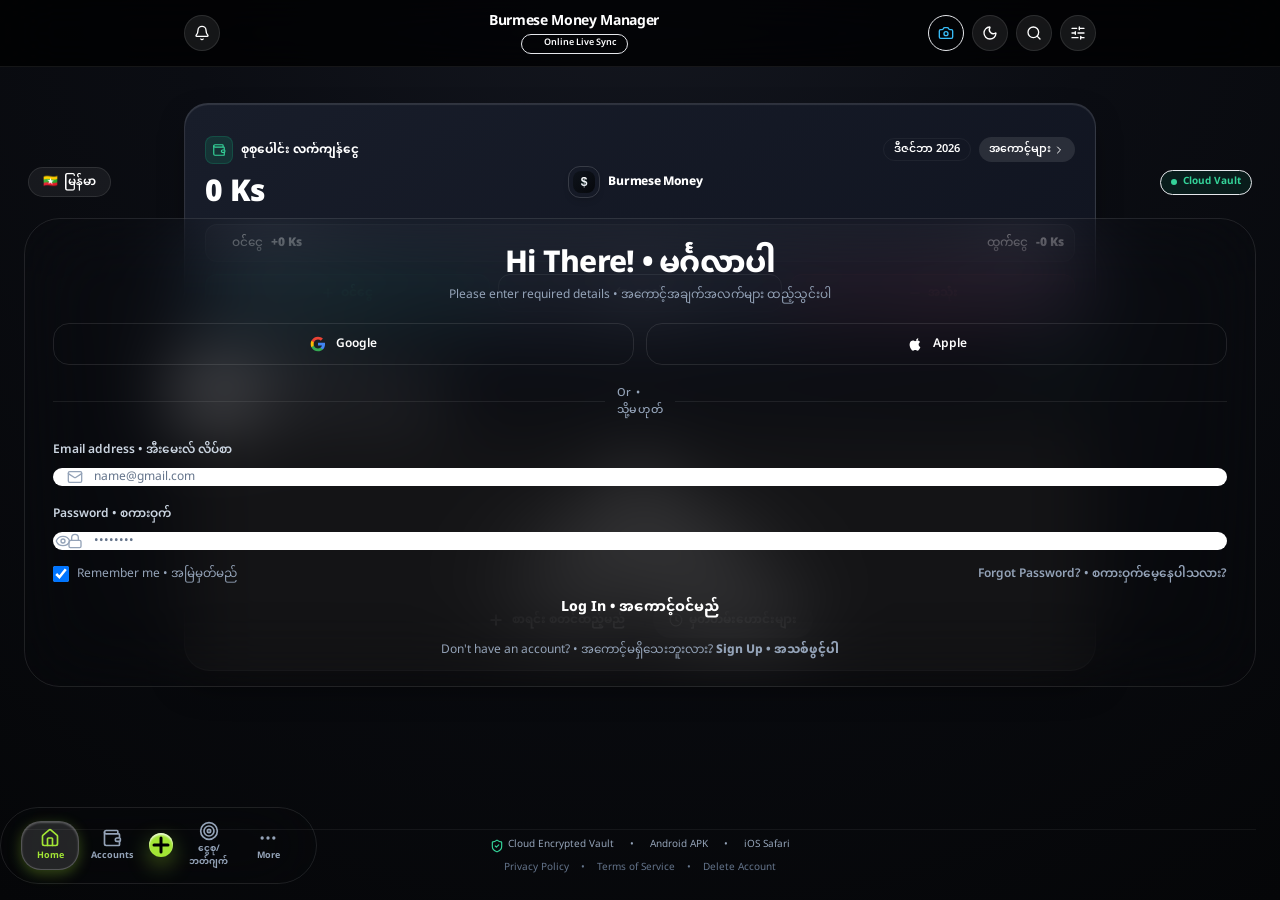
==== commit 809c7330: "feat(compliance): add Privacy Policy, Terms & Conditions, and Account Deletion for Google Play Store" ====
--- a/index.html
+++ b/index.html
@@ -1613,6 +1613,71 @@
             <i data-lucide="chevron-right" class="w-4 h-4 text-rose-400/40 group-hover:text-rose-400 group-hover:translate-x-0.5 transition-all"></i>
           </button>
 
+          <!-- Permanent Account & Data Deletion (Google Play Mandate) -->
+          <button onclick="confirmDeleteUserAccount()" class="w-full p-3.5 sm:p-4 flex items-center justify-between gap-3 hover:bg-rose-500/15 active:bg-rose-500/25 transition-all cursor-pointer text-left group">
+            <div class="flex items-center gap-3 min-w-0">
+              <div class="w-9 h-9 rounded-xl bg-rose-600/20 text-rose-400 border border-rose-500/30 flex items-center justify-center shrink-0 shadow-sm">
+                <i data-lucide="user-x" class="w-4 h-4 stroke-[2.5]"></i>
+              </div>
+              <div class="min-w-0">
+                <span class="font-extrabold text-sm text-rose-400 block leading-snug group-hover:text-rose-300 transition-colors">Delete Account &amp; All Data</span>
+                <p class="text-[10px] text-rose-400/60 font-medium truncate">အကောင့်နှင့် ဒေတာအားလုံးကို အပြီးတိုင် ဖျက်သိမ်းမည်</p>
+              </div>
+            </div>
+            <i data-lucide="chevron-right" class="w-4 h-4 text-rose-400/40 group-hover:text-rose-400 group-hover:translate-x-0.5 transition-all"></i>
+          </button>
+
+        </div>
+      </div>
+
+      <!-- Settings Section 4: Legal & Policy (Google Play Compliant) -->
+      <div class="space-y-2">
+        <h4 class="text-[11px] font-black text-white/40 uppercase tracking-widest px-1">Legal &amp; Policy (လုံခြုံရေးနှင့် မူဝါဒများ)</h4>
+        
+        <div class="rounded-[24px] bg-gradient-to-b from-[#1A1B22] via-[#13141A] to-[#0D0E13] border border-white/[0.08] shadow-[0_8px_24px_rgba(0,0,0,0.5)] divide-y divide-white/[0.06] overflow-hidden">
+          
+          <!-- Privacy Policy Link -->
+          <a href="privacy.html" target="_blank" class="w-full p-3.5 sm:p-4 flex items-center justify-between gap-3 hover:bg-white/[0.04] active:bg-white/[0.08] transition-all cursor-pointer text-left group">
+            <div class="flex items-center gap-3 min-w-0">
+              <div class="w-9 h-9 rounded-xl bg-lime-500/15 text-lime-400 border border-lime-500/20 flex items-center justify-center shrink-0 shadow-sm">
+                <i data-lucide="shield-check" class="w-4 h-4 stroke-[2.5]"></i>
+              </div>
+              <div class="min-w-0">
+                <span class="font-extrabold text-sm text-white block leading-snug group-hover:text-[#A3E635] transition-colors">Privacy Policy</span>
+                <p class="text-[10px] text-white/50 font-medium truncate">လုံခြုံရေးနှင့် ကိုယ်ရေးအချက်အလက် မူဝါဒ</p>
+              </div>
+            </div>
+            <i data-lucide="external-link" class="w-4 h-4 text-white/30 group-hover:text-white/80 group-hover:translate-x-0.5 transition-all"></i>
+          </a>
+
+          <!-- Terms & Conditions Link -->
+          <a href="terms.html" target="_blank" class="w-full p-3.5 sm:p-4 flex items-center justify-between gap-3 hover:bg-white/[0.04] active:bg-white/[0.08] transition-all cursor-pointer text-left group">
+            <div class="flex items-center gap-3 min-w-0">
+              <div class="w-9 h-9 rounded-xl bg-indigo-500/15 text-indigo-400 border border-indigo-500/20 flex items-center justify-center shrink-0 shadow-sm">
+                <i data-lucide="file-text" class="w-4 h-4 stroke-[2.5]"></i>
+              </div>
+              <div class="min-w-0">
+                <span class="font-extrabold text-sm text-white block leading-snug group-hover:text-[#A3E635] transition-colors">Terms &amp; Conditions</span>
+                <p class="text-[10px] text-white/50 font-medium truncate">အသုံးပြုသူ စည်းကမ်းသတ်မှတ်ချက်များ</p>
+              </div>
+            </div>
+            <i data-lucide="external-link" class="w-4 h-4 text-white/30 group-hover:text-white/80 group-hover:translate-x-0.5 transition-all"></i>
+          </a>
+
+          <!-- Account Deletion URL Link -->
+          <a href="delete-account.html" target="_blank" class="w-full p-3.5 sm:p-4 flex items-center justify-between gap-3 hover:bg-rose-500/10 active:bg-rose-500/20 transition-all cursor-pointer text-left group">
+            <div class="flex items-center gap-3 min-w-0">
+              <div class="w-9 h-9 rounded-xl bg-rose-500/15 text-rose-400 border border-rose-500/20 flex items-center justify-center shrink-0 shadow-sm">
+                <i data-lucide="user-minus" class="w-4 h-4 stroke-[2.5]"></i>
+              </div>
+              <div class="min-w-0">
+                <span class="font-extrabold text-sm text-rose-400 block leading-snug group-hover:text-rose-300 transition-colors">Account Deletion Web Page</span>
+                <p class="text-[10px] text-rose-400/60 font-medium truncate">အကောင့်ဖျက်သိမ်းရန် ဝဘ်ဆိုက် စာမျက်နှာ (Google Play URL)</p>
+              </div>
+            </div>
+            <i data-lucide="external-link" class="w-4 h-4 text-white/30 group-hover:text-white/80 group-hover:translate-x-0.5 transition-all"></i>
+          </a>
+
         </div>
       </div>
         </div>
@@ -2225,11 +2290,25 @@
           </label>
         </div>
 
-        <div class="pt-2">
-          <button onclick="resetAllData()" class="w-full py-2.5 rounded-xl bg-rose-500/20 text-rose-400 hover:bg-rose-500/30 border border-rose-500/30 text-xs font-bold transition flex items-center justify-center gap-1.5">
+        <div class="pt-2 space-y-2">
+          <button onclick="resetAllData()" class="w-full py-2.5 rounded-xl bg-rose-500/15 text-rose-300 hover:bg-rose-500/25 border border-rose-500/25 text-xs font-bold transition flex items-center justify-center gap-1.5 cursor-pointer">
             <i data-lucide="trash-2" class="w-3.5 h-3.5"></i>
             <span>ဒေတာအားလုံး အစမှ ပြန်လည်စတင်မည် (Reset)</span>
           </button>
+
+          <button onclick="closeSettingsModal(); confirmDeleteUserAccount();" class="w-full py-2.5 rounded-xl bg-rose-600/20 text-rose-400 hover:bg-rose-600/30 border border-rose-600/40 text-xs font-bold transition flex items-center justify-center gap-1.5 cursor-pointer">
+            <i data-lucide="user-x" class="w-3.5 h-3.5"></i>
+            <span>အကောင့်နှင့် ဒေတာ အပြီးတိုင် ဖျက်မည် (Delete Account)</span>
+          </button>
+        </div>
+
+        <!-- Compliance Links inside Settings Modal -->
+        <div class="pt-2 border-t border-white/[0.08] flex items-center justify-around text-[11px] text-slate-400">
+          <a href="privacy.html" target="_blank" class="hover:text-lime-400 transition underline">Privacy Policy</a>
+          <span>•</span>
+          <a href="terms.html" target="_blank" class="hover:text-indigo-400 transition underline">Terms</a>
+          <span>•</span>
+          <a href="delete-account.html" target="_blank" class="hover:text-rose-400 transition underline">Delete URL</a>
         </div>
 
       </div>
@@ -2555,10 +2634,25 @@
         </button>
       </div>
 
-      <!-- Reset Data Button for this User -->
-      <button type="button" onclick="confirmResetUserData()" class="w-full py-2 text-center text-[11px] font-bold text-slate-500 hover:text-rose-400 transition cursor-pointer">
-        ⚠️ စာရင်းမှတ်တမ်းအားလုံး ရှင်းလင်း၍ အသစ်ပြန်စမည် (Reset)
-      </button>
+      <!-- Reset & Delete Account Actions for this User -->
+      <div class="space-y-1.5 pt-1">
+        <button type="button" onclick="confirmResetUserData()" class="w-full py-2 text-center text-[11px] font-bold text-slate-400 hover:text-amber-400 transition cursor-pointer">
+          ⚠️ စာရင်းမှတ်တမ်းအားလုံး ရှင်းလင်း၍ အသစ်ပြန်စမည် (Reset Records)
+        </button>
+        <button type="button" onclick="closeProfileModal(); confirmDeleteUserAccount();" class="w-full py-2 text-center text-[11px] font-black text-rose-500/80 hover:text-rose-400 transition cursor-pointer flex items-center justify-center gap-1.5">
+          <i data-lucide="user-x" class="w-3.5 h-3.5"></i>
+          <span>အကောင့်နှင့် ဒေတာ အပြီးတိုင် ဖျက်မည် (Permanently Delete Account)</span>
+        </button>
+      </div>
+
+      <!-- Legal Links in Profile Modal -->
+      <div class="pt-2 border-t border-white/[0.08] flex items-center justify-around text-[10px] text-slate-500">
+        <a href="privacy.html" target="_blank" class="hover:text-slate-300 transition">Privacy Policy</a>
+        <span>•</span>
+        <a href="terms.html" target="_blank" class="hover:text-slate-300 transition">Terms</a>
+        <span>•</span>
+        <a href="delete-account.html" target="_blank" class="hover:text-rose-400 transition">Account Deletion URL</a>
+      </div>
 
     </div>
   </div>
@@ -3058,6 +3152,13 @@
         <a href="BurmeseMoneyManager.apk" download class="hover:text-emerald-400 underline">Android APK</a>
         <span>•</span>
         <a href="x-safari-https://burmese-money-manager.surge.sh" class="hover:text-sky-400 underline">iOS Safari</a>
+      </div>
+      <div class="flex items-center justify-center gap-3 text-[10px] text-slate-500 pt-0.5">
+        <a href="privacy.html" target="_blank" class="hover:text-lime-400 transition underline">Privacy Policy</a>
+        <span>•</span>
+        <a href="terms.html" target="_blank" class="hover:text-indigo-400 transition underline">Terms of Service</a>
+        <span>•</span>
+        <a href="delete-account.html" target="_blank" class="hover:text-rose-400 transition underline">Delete Account</a>
       </div>
     </div>
 
@@ -5066,6 +5167,51 @@
       }
     }
 
+    /* Google Play Mandated In-App Account & Data Deletion Engine */
+    function confirmDeleteUserAccount() {
+      const isConfirmed = confirm('သတိပေးချက်: သင်၏ အကောင့်နှင့်တကွ ဘဏ်စာရင်းများ၊ ဝင်ငွေ/ထွက်ငွေ မှတ်တမ်းများ၊ ရည်မှန်းချက်များ အားလုံးကို အပြီးတိုင် ဖျက်သိမ်းပါမည်။ ဤလုပ်ဆောင်ချက်ကို ပြန်လည်ရယူ၍ မရနိုင်ပါ။ အကောင့်အား အပြီးတိုင် ဖျက်မည်မှာ သေချာပါသလား?');
+      if (!isConfirmed) return;
+
+      const doubleConfirmed = confirm('နောက်ဆုံးအတည်ပြုချက်: ဤအကောင့်ရှိ ဒေတာအားလုံး အပြီးတိုင် ပျက်ပြယ်သွားမည်ဖြစ်ကြောင်း သေချာပါသလား?');
+      if (!doubleConfirmed) return;
+
+      const activeUserId = localStorage.getItem(ACTIVE_SESSION_KEY) || (appState.profile && appState.profile.id);
+      if (activeUserId) {
+        // Clear all user-specific data keys from localStorage
+        const keysToDelete = [
+          getUserDataKey(activeUserId, 'accounts'),
+          getUserDataKey(activeUserId, 'transactions'),
+          getUserDataKey(activeUserId, 'goals'),
+          getUserDataKey(activeUserId, 'budget'),
+          getUserDataKey(activeUserId, 'profile')
+        ];
+        keysToDelete.forEach(k => {
+          try { localStorage.removeItem(k); } catch(e) {}
+        });
+
+        // Remove user from the registry
+        try {
+          let registry = getUserRegistry();
+          registry = registry.filter(u => u && u.id !== activeUserId);
+          saveUserRegistry(registry);
+        } catch(e) {}
+      }
+
+      // Remove active session
+      try { localStorage.removeItem(ACTIVE_SESSION_KEY); } catch(e) {}
+
+      // Reset in-memory state
+      appState.transactions = [];
+      appState.accounts = JSON.parse(JSON.stringify(DEFAULT_ACCOUNTS));
+      appState.goals = [];
+      appState.profile = { id: '', name: 'ဧည့်သည်', email: '', avatarPreset: 'google_initial', customAvatar: '' };
+
+      showToast('✓ အကောင့်နှင့် ဒေတာအားလုံးကို အပြီးတိုင် ဖျက်သိမ်းပြီးပါပြီ');
+      setTimeout(() => {
+        window.location.reload();
+      }, 700);
+    }
+
     function getCurrencySymbol() {
       if (appState.currency === 'USD') return '$';
       if (appState.currency === 'THB') return '฿';
